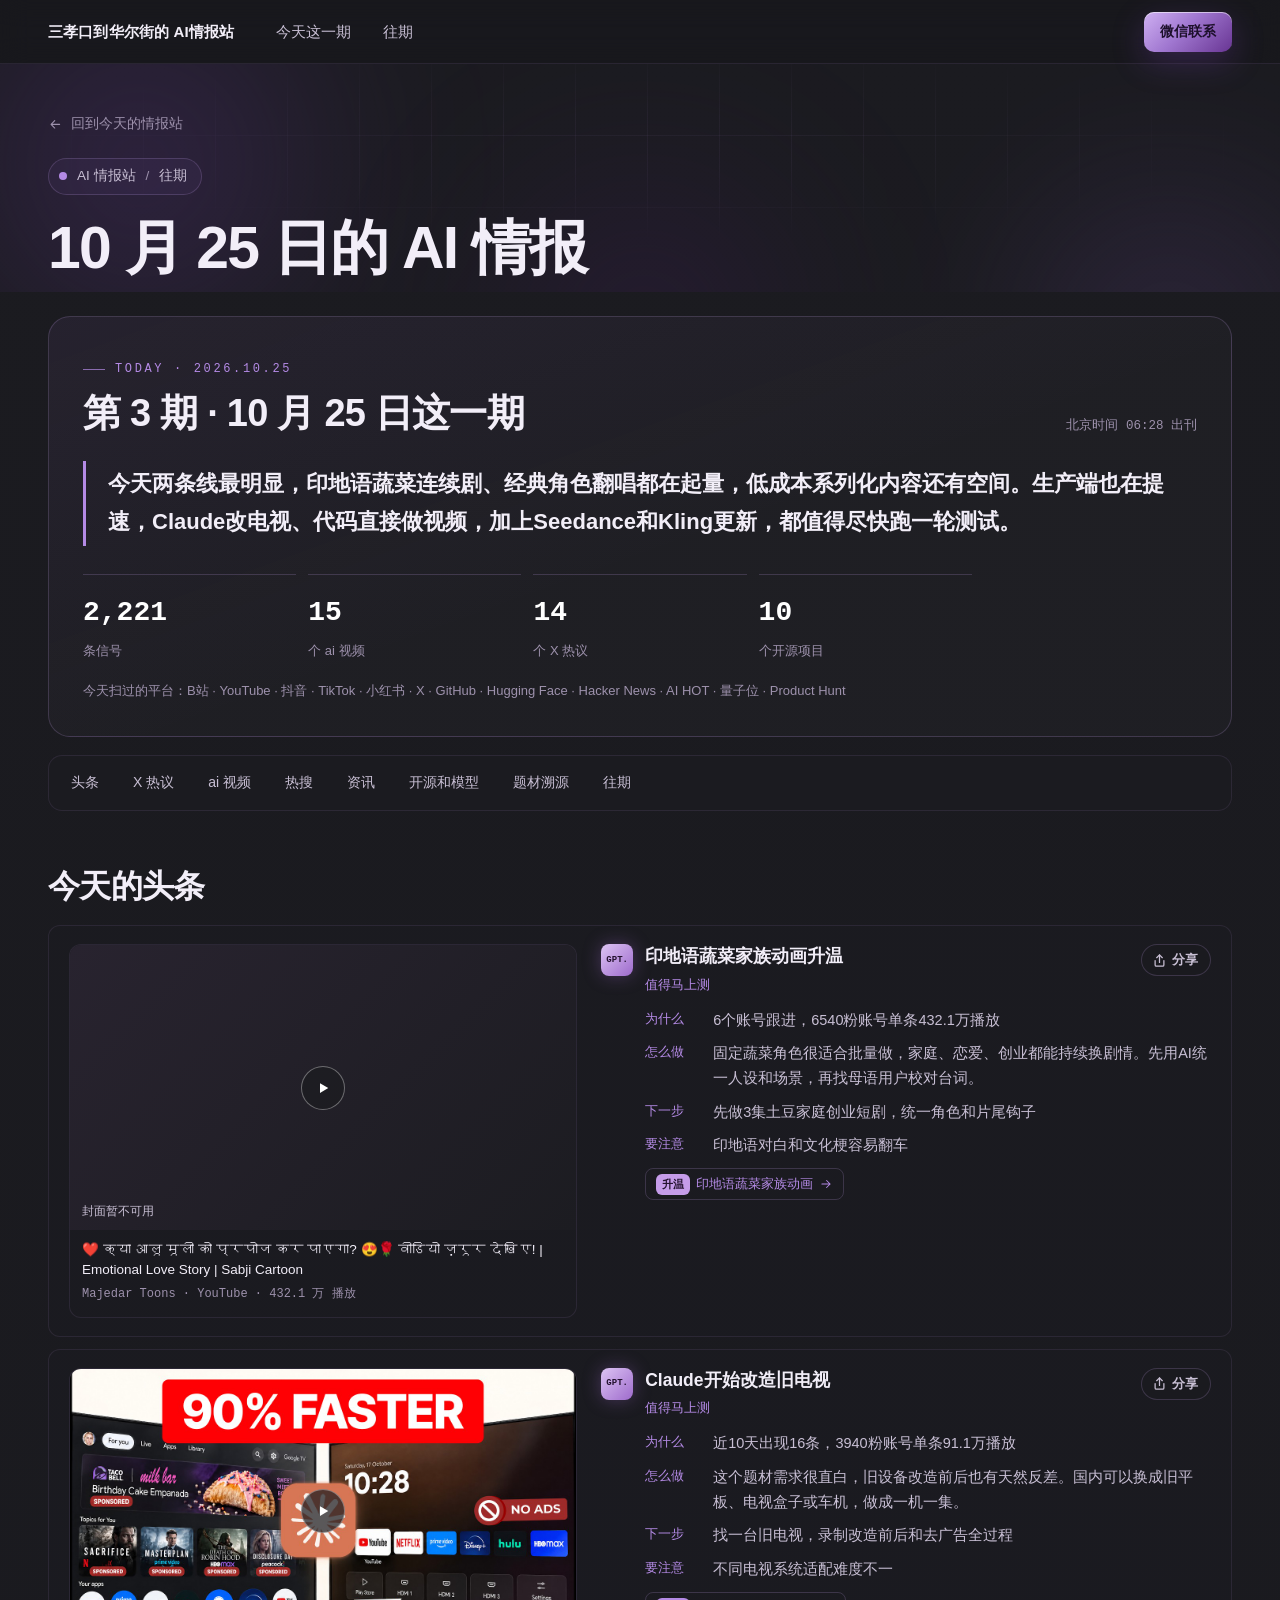
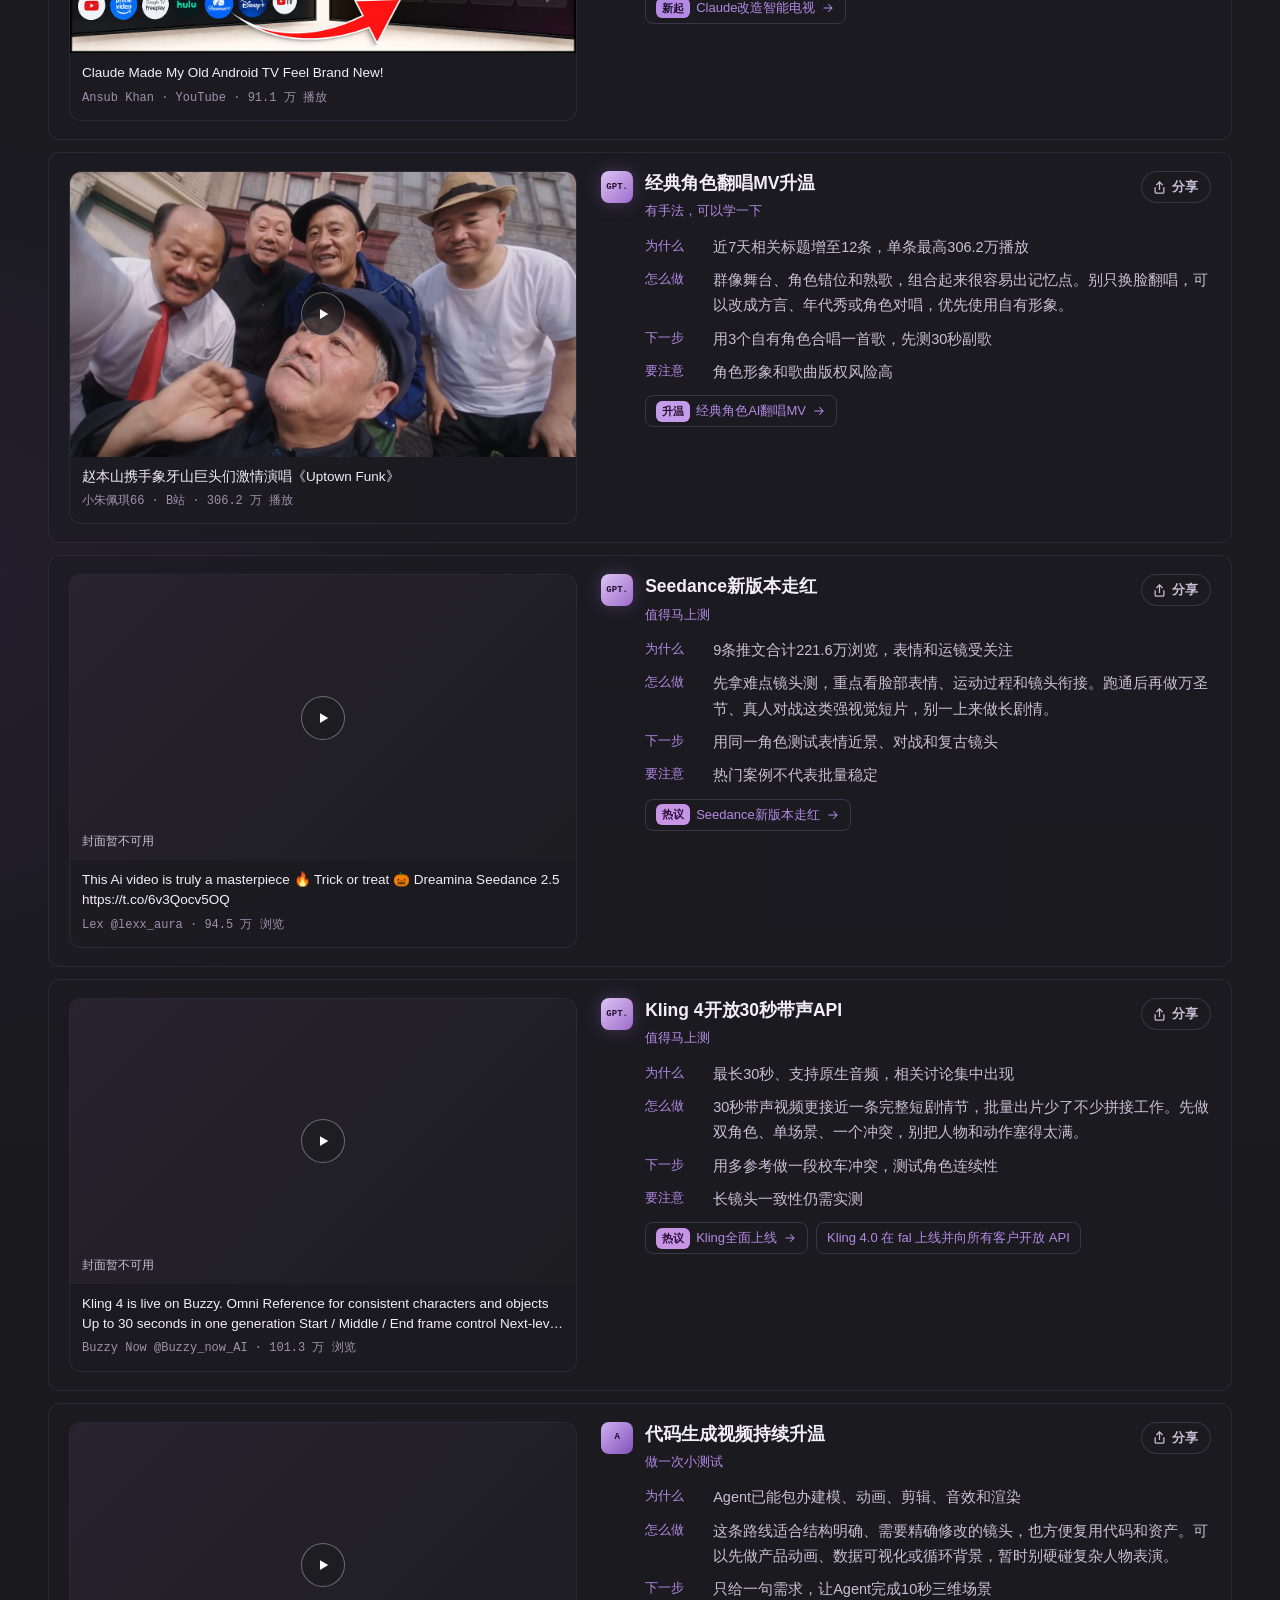
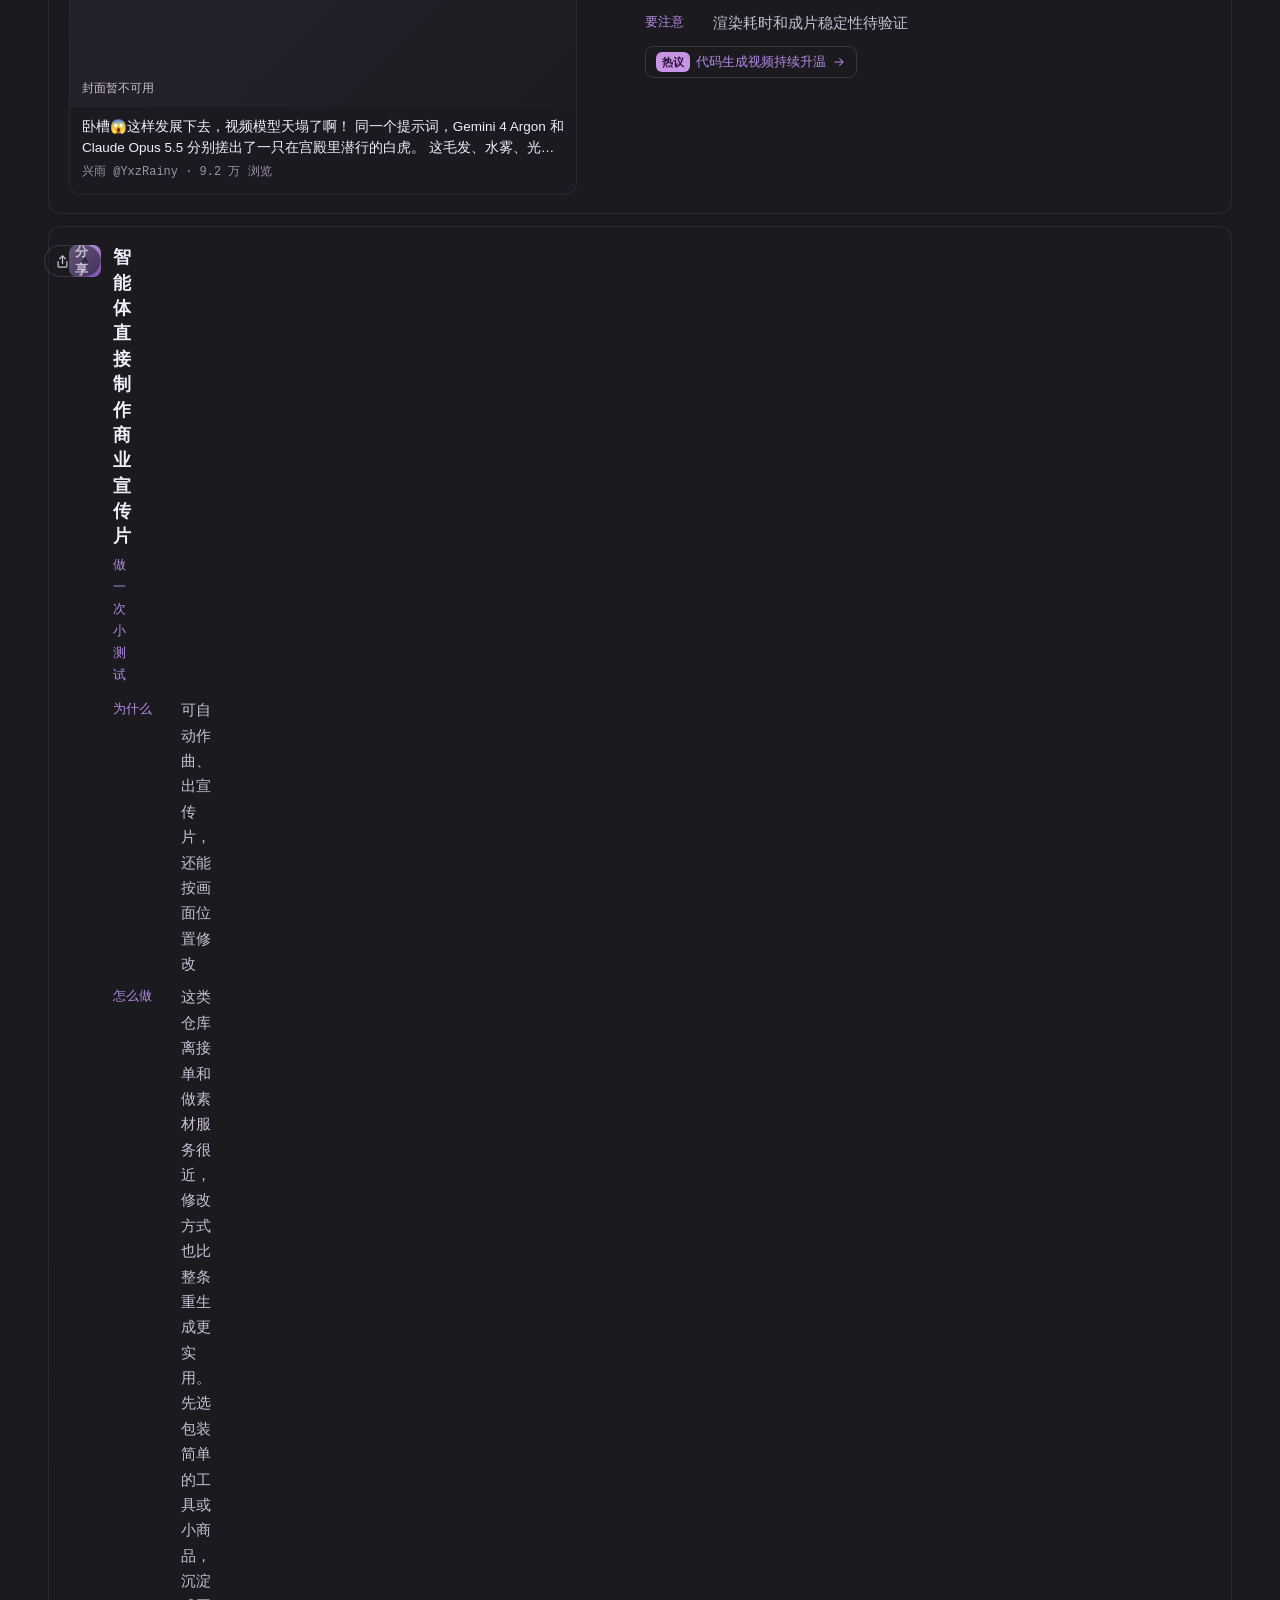
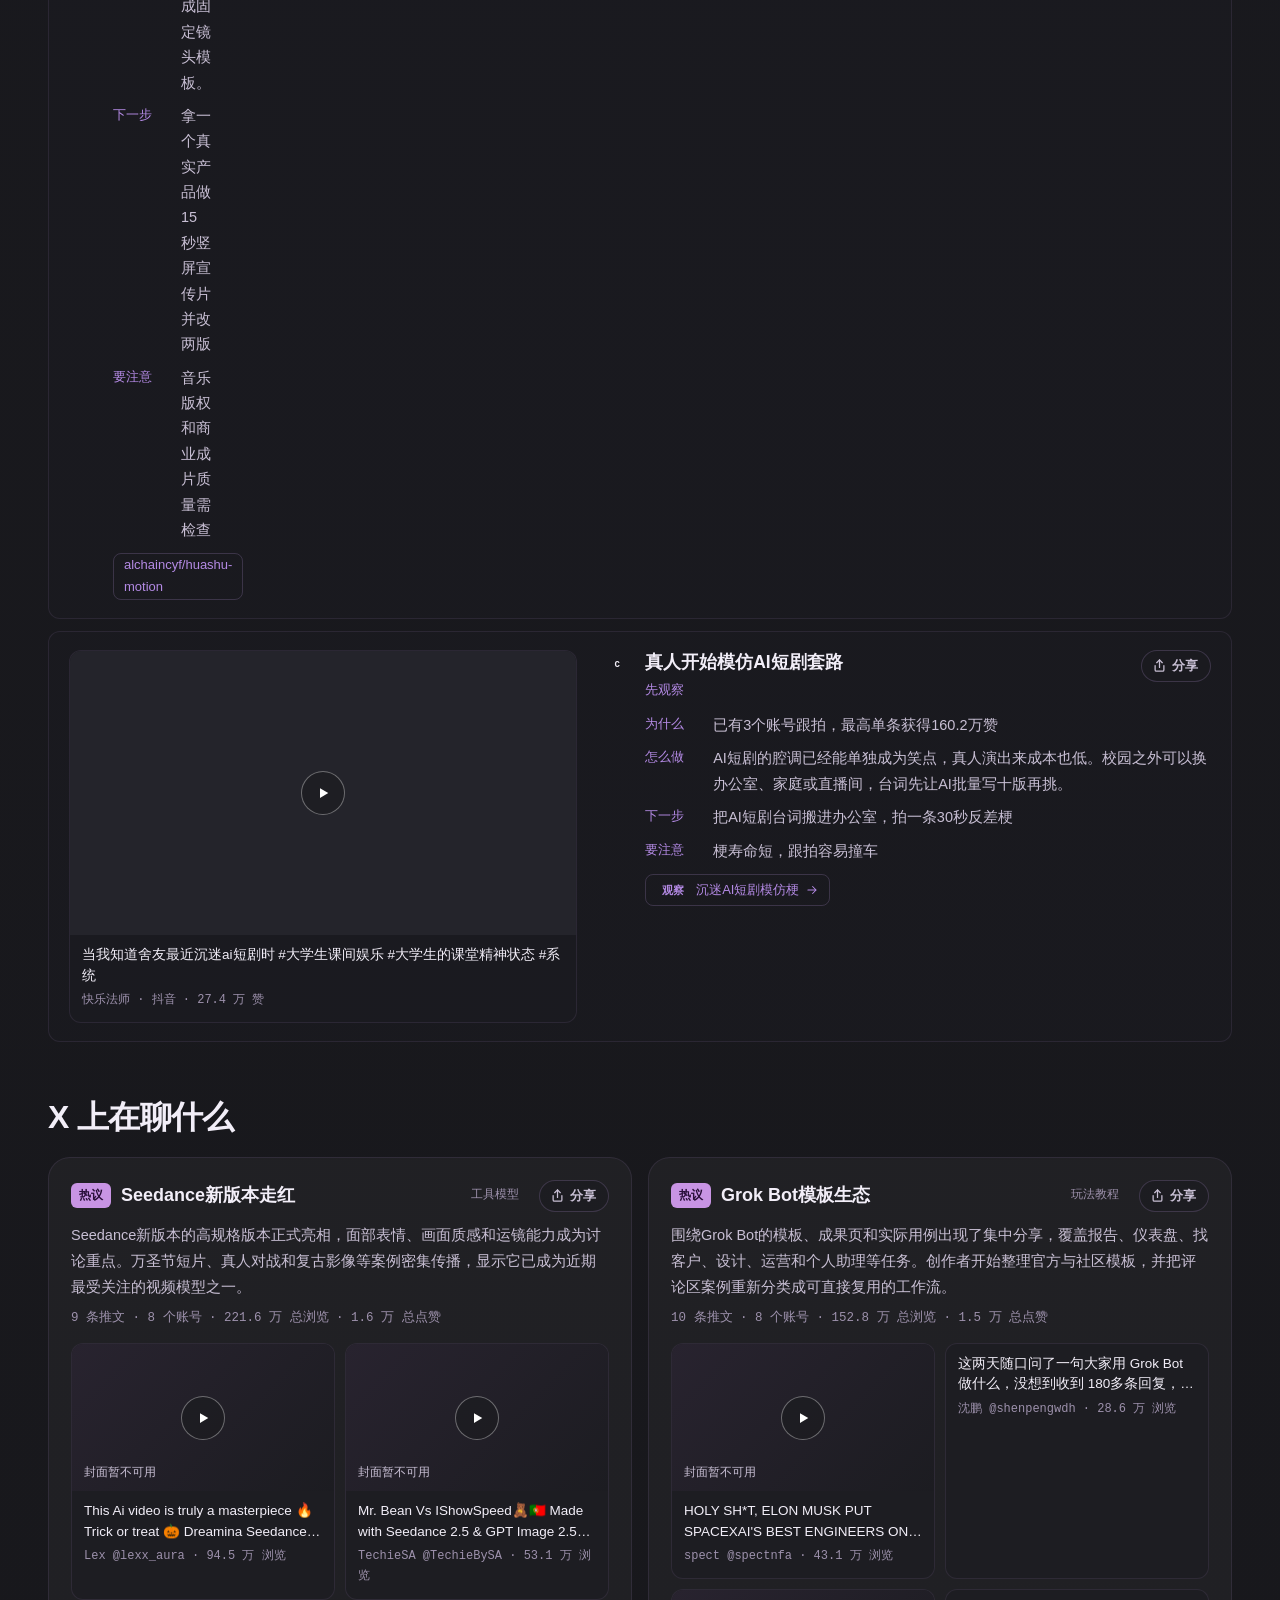
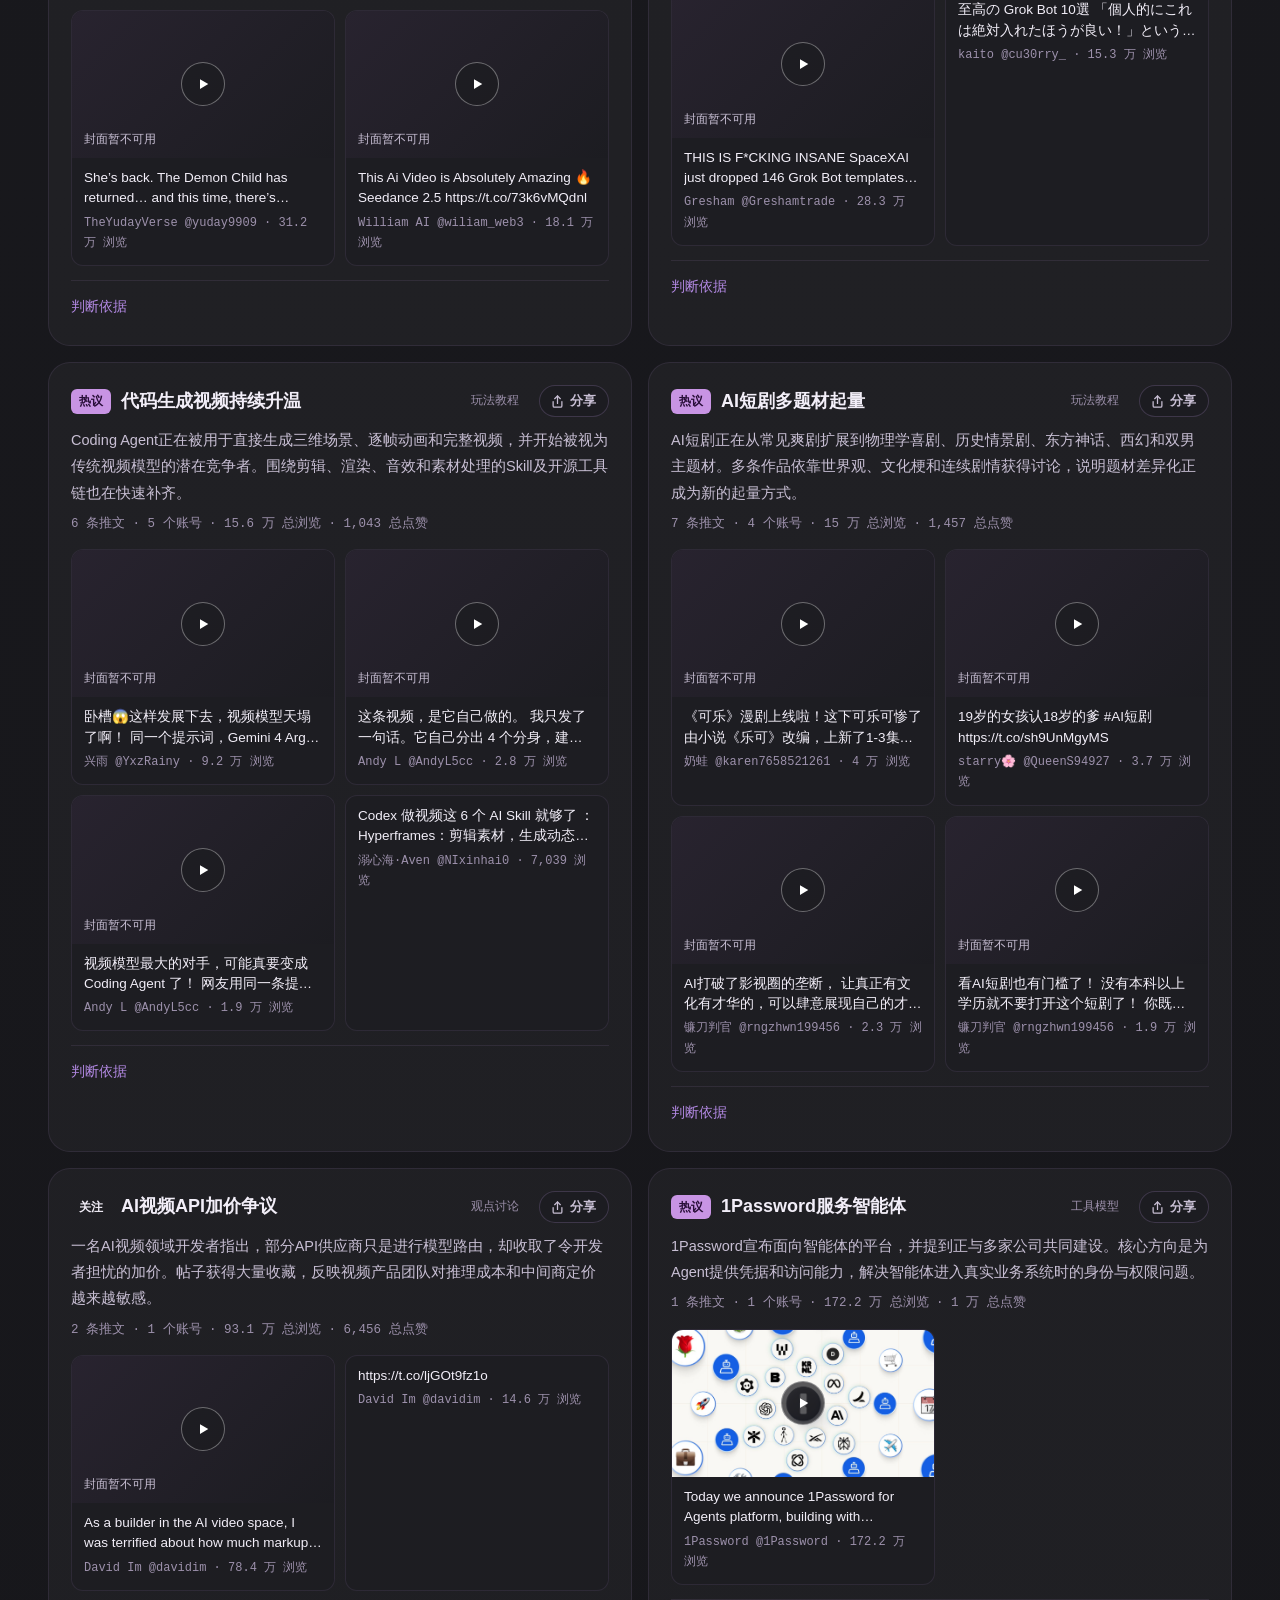
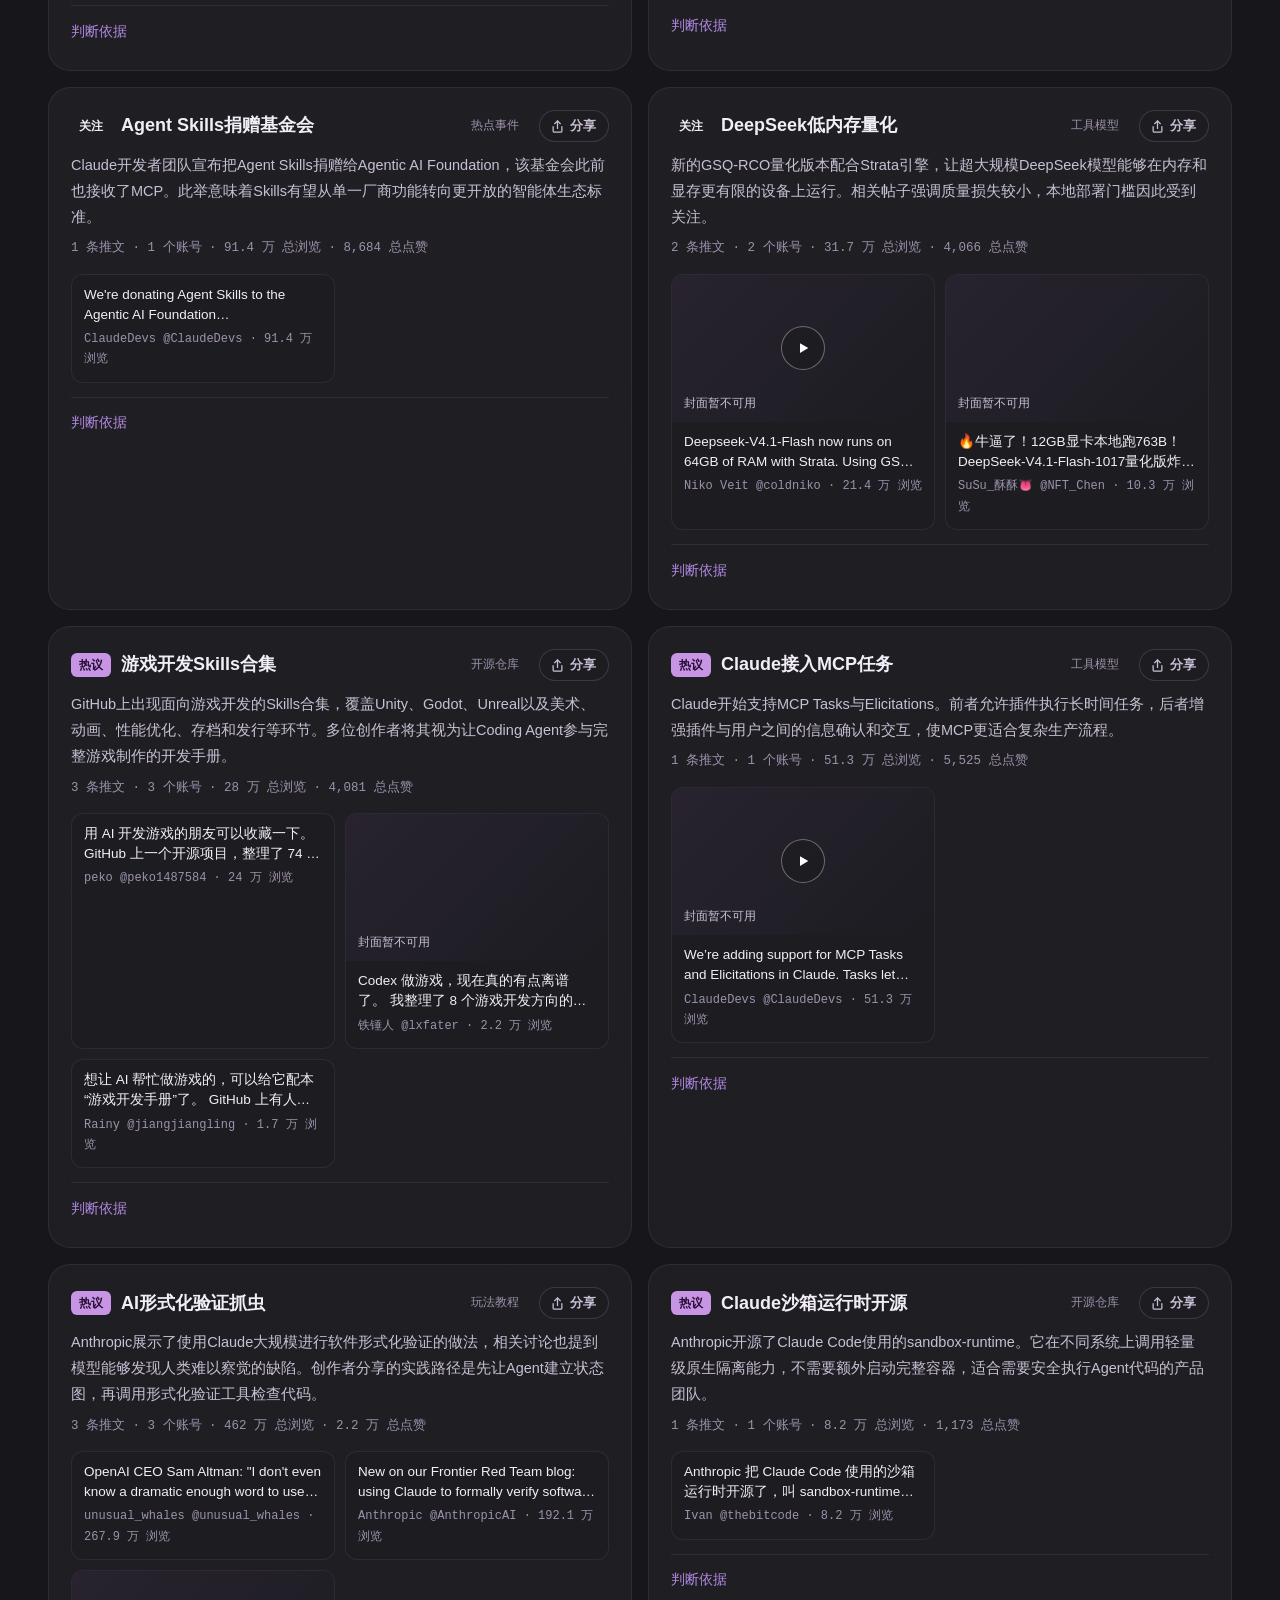
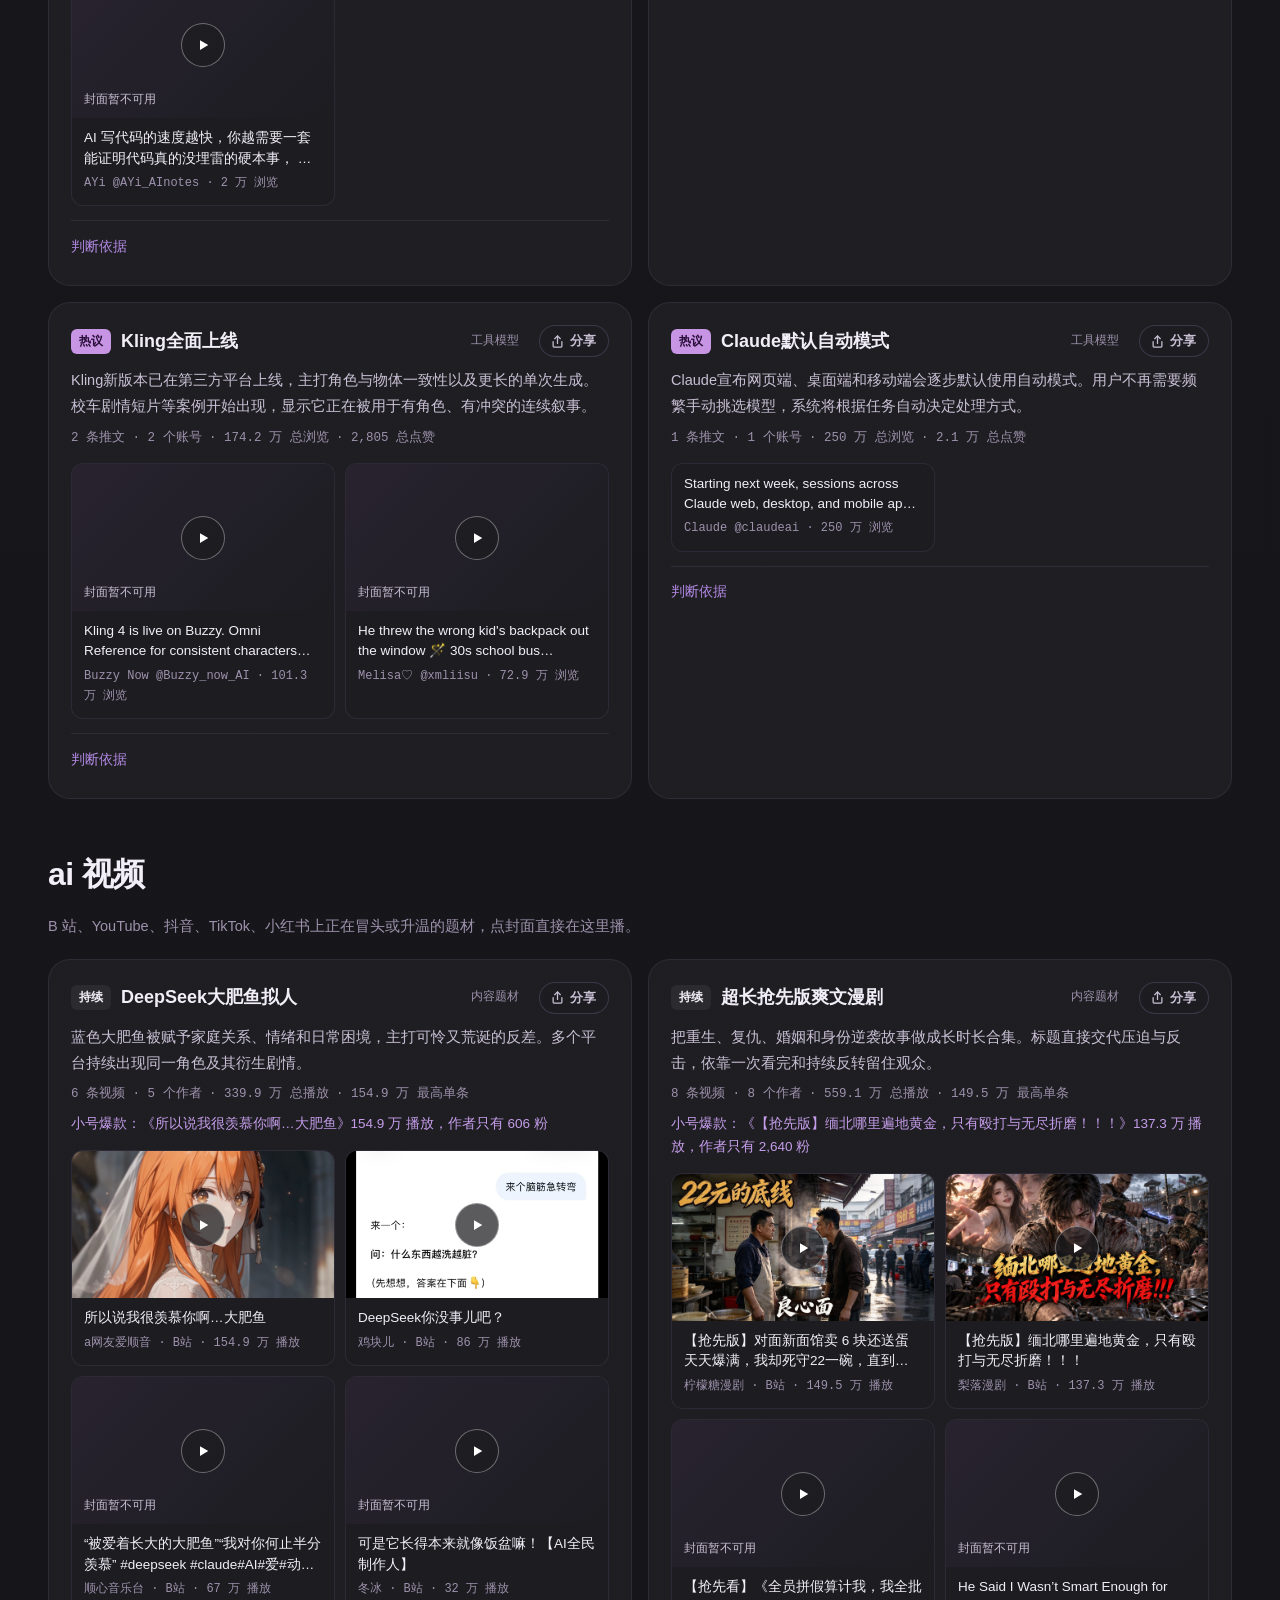
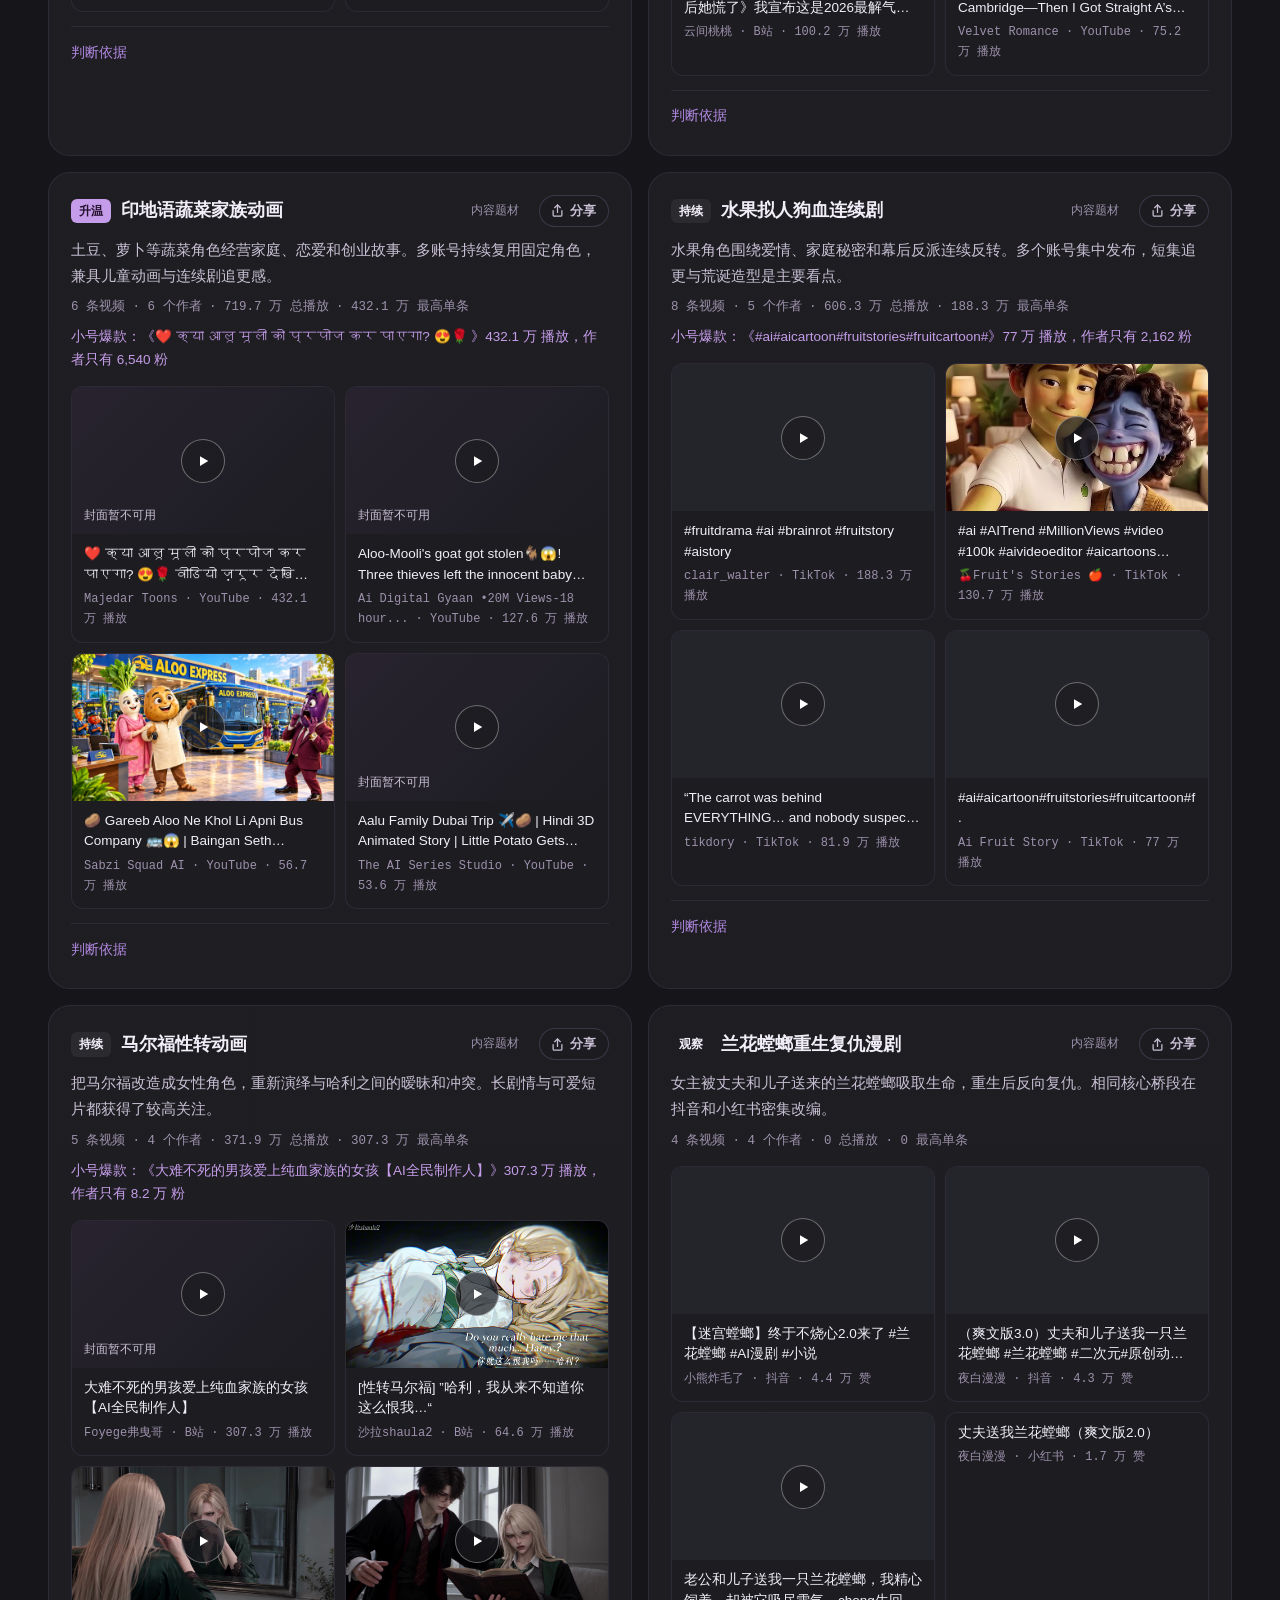
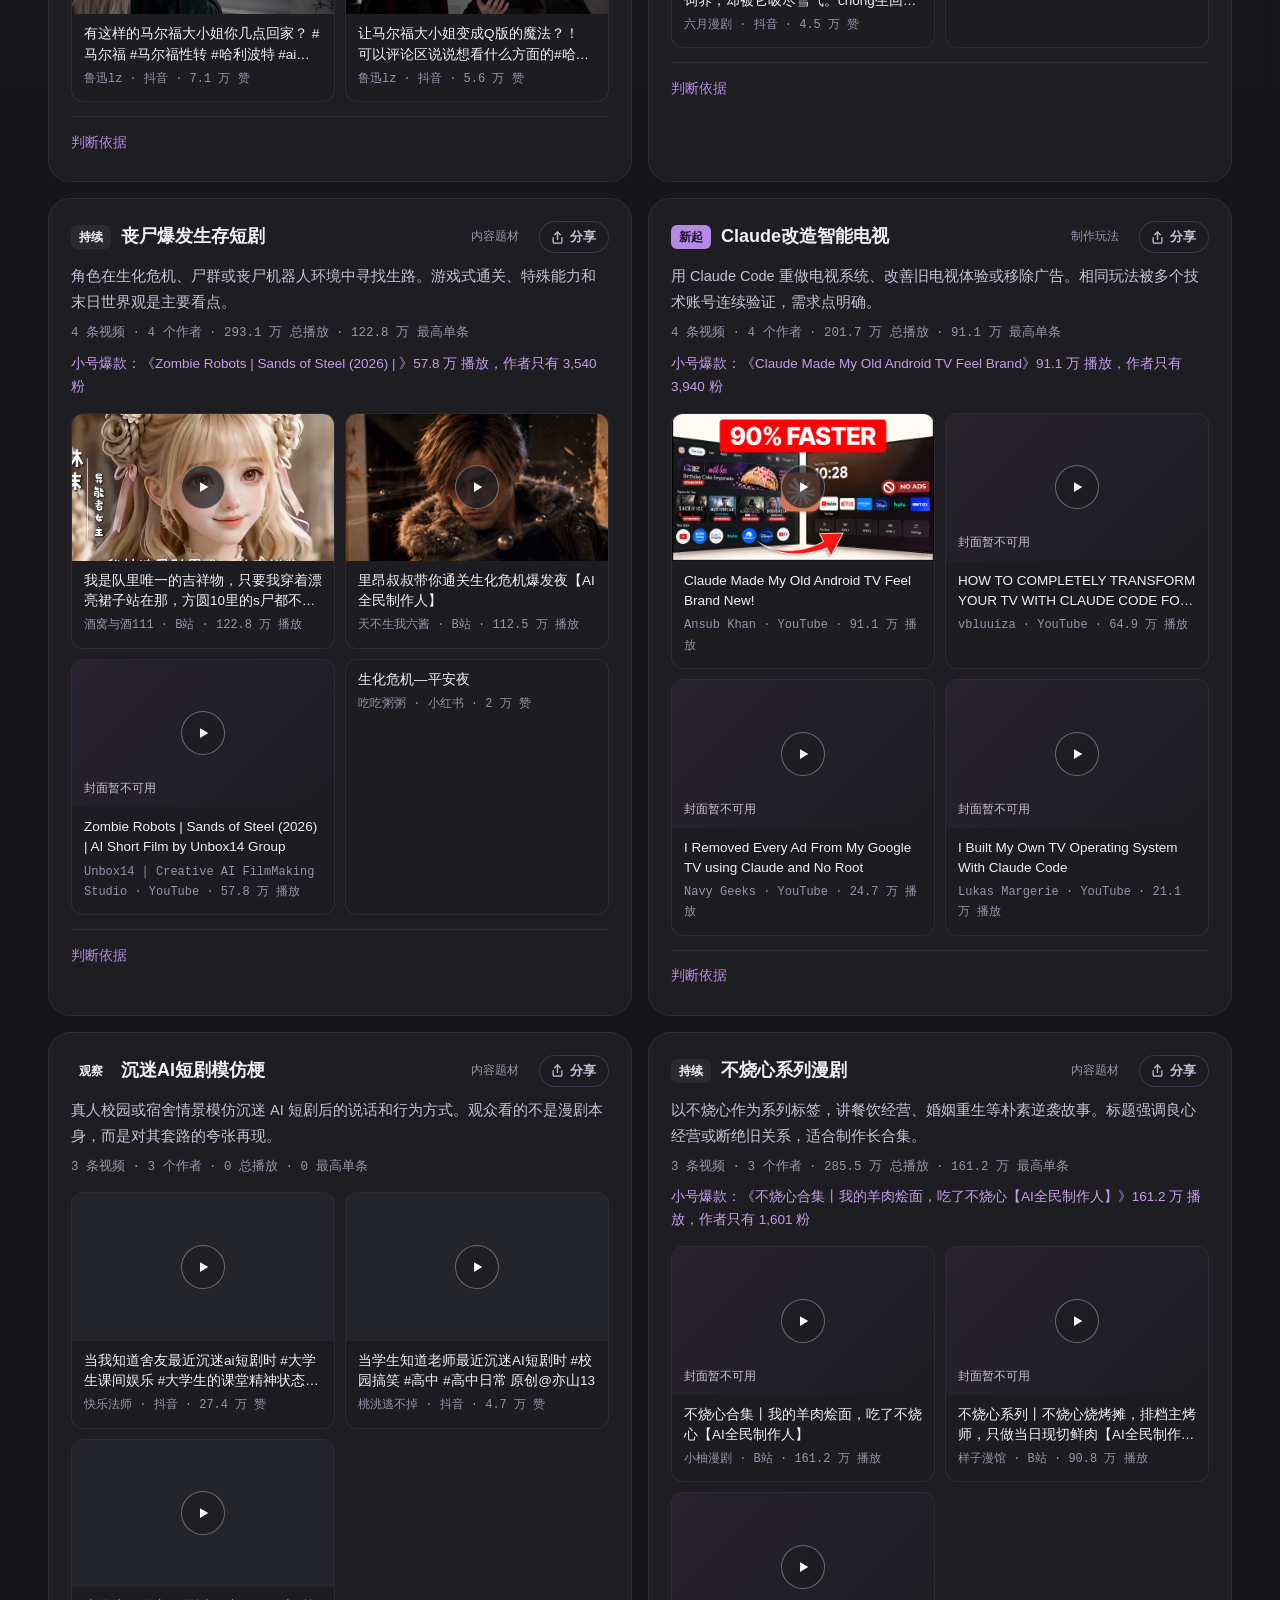
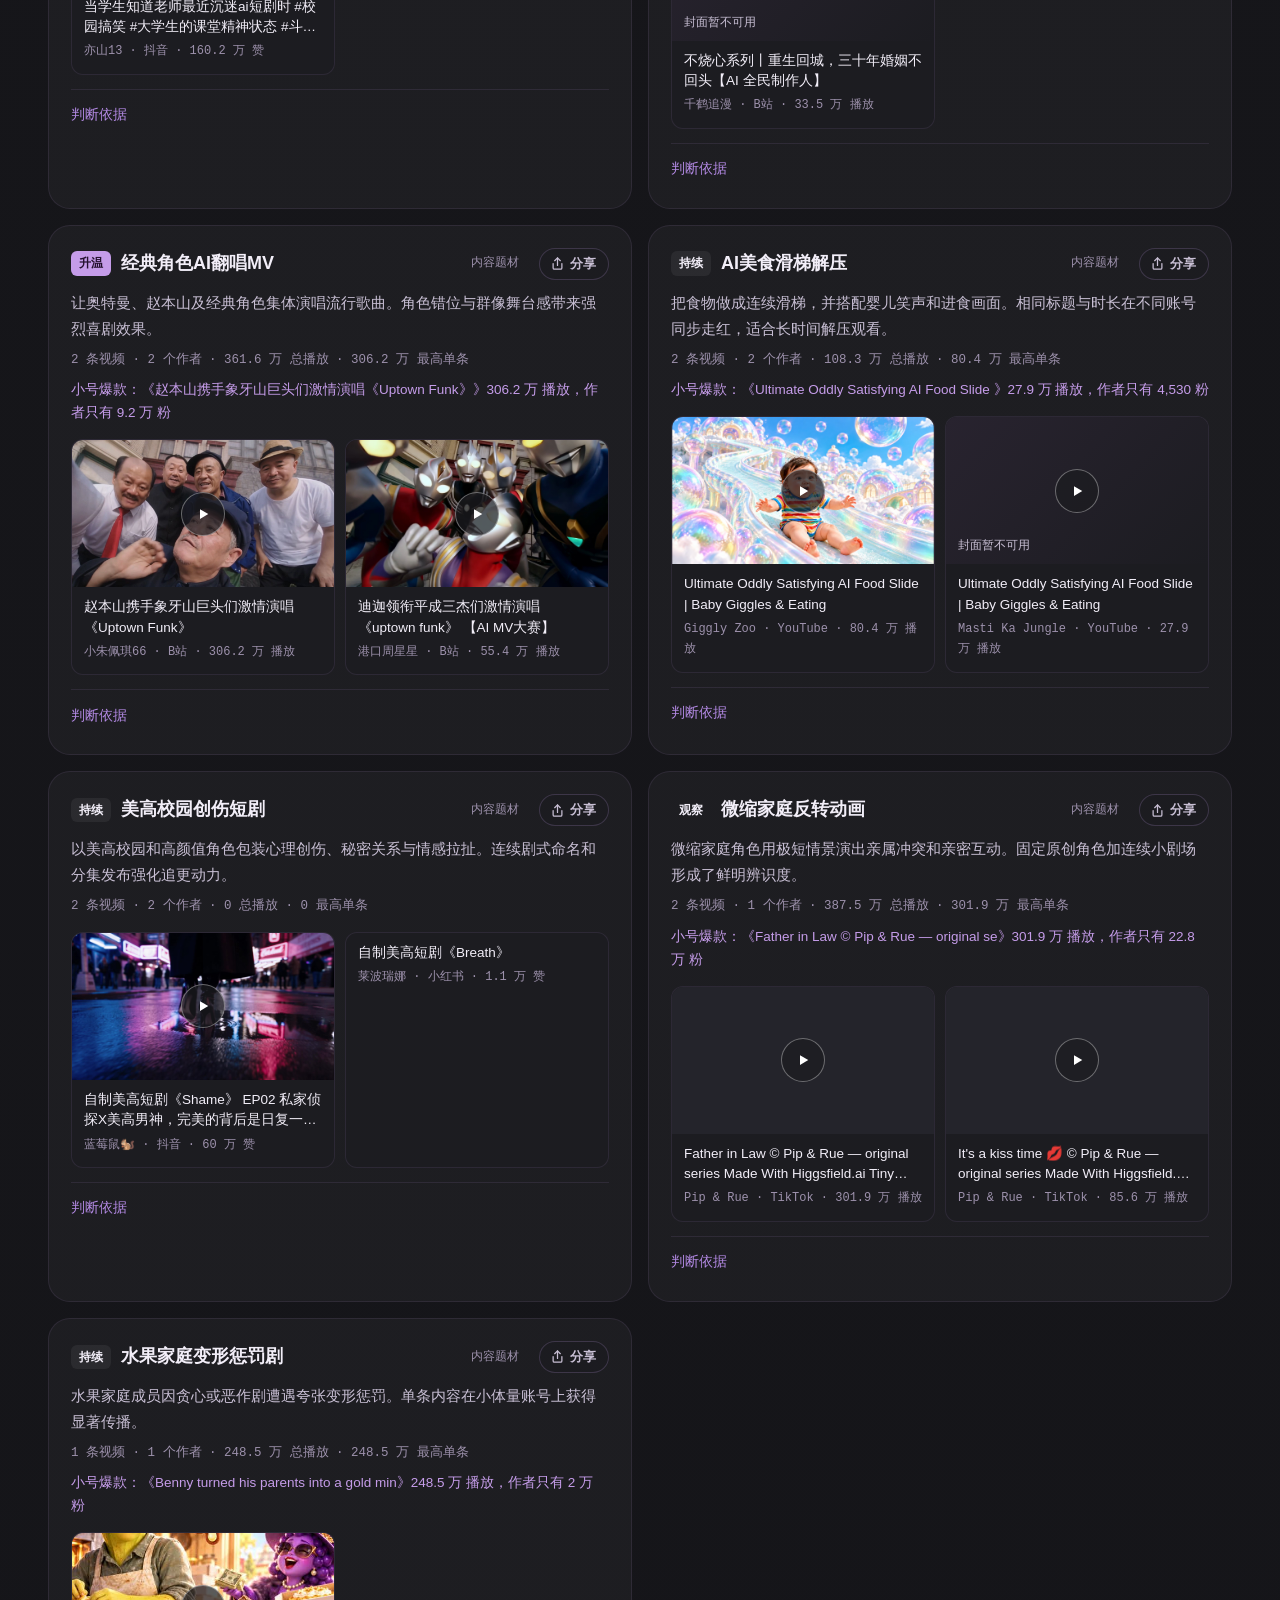
==== radar/index.html @ 4d6786a5 "feat: publish daily radar as purple static issues" ====
<!DOCTYPE html>

<html lang="zh-CN">
<head>
<meta charset="utf-8"/>
<meta content="width=device-width, initial-scale=1, viewport-fit=cover" name="viewport"/>
<title>10 月 25 日 AI 情报：印地语蔬菜家族动画升温、Claude开始改造旧电视 · 三孝口到华尔街的 AI情报站</title>
<meta content="今天两条线最明显，印地语蔬菜连续剧、经典角色翻唱都在起量，低成本系列化内容还有空间。生产端也在提速，Claude改电视、代码直接做视频，加上Seedance和Kling更新，都值得尽快跑一轮测试。" name="description"/>
<meta content="#17171b" name="theme-color"/>
<meta content="no-referrer" name="referrer"/>
<link href="/radar/2026-10-25/" rel="canonical"/>
<meta content="三孝口到华尔街的 AI情报站" property="og:site_name"/>
<meta content="10 月 25 日 AI 情报：印地语蔬菜家族动画升温、Claude开始改造旧电视 · 三孝口到华尔街的 AI情报站" property="og:title"/>
<meta content="今天两条线最明显，印地语蔬菜连续剧、经典角色翻唱都在起量，低成本系列化内容还有空间。生产端也在提速，Claude改电视、代码直接做视频，加上Seedance和Kling更新，都值得尽快跑一轮测试。" property="og:description"/>
<meta content="website" property="og:type"/>
<meta content="/radar/2026-10-25/" property="og:url"/>
<meta content="summary" name="twitter:card"/>
<link href="/assets/favicon.svg" rel="icon" type="image/svg+xml"/>
<link href="/assets/style.css" rel="stylesheet"/>
<script defer="" src="/assets/site.js"></script>
<link href="/assets/recovery.css" rel="stylesheet"/>
<script defer="" src="/assets/replica.js"></script>
</head>
<body>
<a class="skip" href="#main">跳到正文</a>
<header class="topbar">
<div class="wrap topbar-in">
<a aria-label="三孝口到华尔街的 AI情报站，回到首页" class="brand" href="/radar/"><svg aria-hidden="true" fill="none" focusable="false" height="64" viewbox="0 0 28 28" width="64" xmlns="http://www.w3.org/2000/svg">
<path d="M2.01316 14.5591C1.6828 7.50721 7.50361 1.68261 14.5512 2.01317C20.7178 2.29657 25.7046 7.28645 25.9878 13.4253C26.3024 20.4929 20.4974 26.3174 13.4341 25.9868C7.28329 25.7034 2.29653 20.7135 2.01316 14.5591ZM24.3364 14.685C24.7297 8.43596 19.569 3.27297 13.3237 3.66649C8.16406 3.99721 3.99496 8.1679 3.66453 13.3149C3.27124 19.564 8.43189 24.727 14.6772 24.3335C19.8368 24.0028 24.0058 19.8477 24.3364 14.685ZM14.4614 7.4116C14.7133 7.4116 14.9184 7.61678 14.9184 7.86864V10.2768H17.7983C18.3334 10.2768 18.8058 10.6229 18.9634 11.1264C19.1208 11.6931 18.9162 12.2283 18.5542 12.4487L14.9184 14.7632V16.7934H18.5073C18.8062 16.7936 19.0581 17.0453 19.0425 17.3442V17.8794C19.0425 18.1783 18.7906 18.4299 18.4917 18.4302H14.9028V20.3667C14.9028 20.6185 14.6976 20.8227 14.4458 20.8227H13.5483C13.2966 20.8226 13.0923 20.6184 13.0923 20.3667V18.4302H10.1958C9.66064 18.4301 9.18816 18.0686 9.03074 17.5649C8.88908 17.0613 9.12555 16.4789 9.51902 16.227L13.0766 13.9448V11.9458H9.51902C9.2042 11.9458 8.93699 11.6933 8.93699 11.3628V10.8589C8.93717 10.5285 9.20431 10.2768 9.51902 10.2768H13.1079V7.86864C13.1079 7.61694 13.3123 7.41185 13.5639 7.4116H14.4614ZM11.8803 16.7143C11.8489 16.7301 11.8644 16.7934 11.9116 16.7934H13.0923V15.9282L11.8803 16.7143ZM14.9184 12.7641L16.0825 12.0239C16.114 11.9924 16.0985 11.9292 16.0512 11.9292H14.9184V12.7641ZM18.0884 7.39598C18.3716 7.39598 18.5922 7.63237 18.5923 7.89989V8.60789C18.5923 8.89117 18.3559 9.1118 18.0884 9.1118H17.27C17.0025 9.11173 16.7661 8.89113 16.7661 8.60789V7.89989C16.7661 7.61669 17.0025 7.39605 17.27 7.39598H18.0884Z" fill="currentColor"></path>
</svg>
<span>三孝口到华尔街的 AI情报站</span></a>
<nav aria-label="主导航" class="topnav"><a href="/radar/#today">今天这一期</a><a href="/radar/#r-past">往期</a></nav>
<a class="btn btn-glow sm top-follow" href="#follow">微信联系</a>
<details class="pop mobile"><summary aria-label="打开菜单">菜单</summary><div class="pop-panel">
<a href="/radar/#today"><b>今天这一期</b><small>每天 6 点更新</small></a><a href="/radar/#r-past"><b>往期</b><small>每天一页</small></a><a href="#follow"><b>微信联系</b><small>扫码添加微信</small></a></div></details>
</div>
</header>
<main id="main">
<section class="p-hero slim"><div aria-hidden="true" class="hero-bg"><div class="gridlines"></div><div class="orb a"></div><div class="orb b"></div><div class="orb c"></div></div><div class="wrap">
<a class="back" href="/radar/"><svg aria-hidden="true" class="i" fill="none" focusable="false" stroke="currentColor" stroke-linecap="round" stroke-linejoin="round" stroke-width="1.8" viewbox="0 0 24 24"><path d="M19 12H5M11 6l-6 6 6 6"></path></svg>回到今天的情报站</a>
<p class="eyebrow"><span class="pulse"></span>AI 情报站<span class="sep">/</span>往期</p>
<h1>10 月 25 日的 AI 情报</h1></div></section>
<div id="today"></div>
<section class="section tight"><div class="wrap">
<div class="radar-today" data-glow="">
<div class="today-head"><div><p class="kicker">TODAY · 2026.10.25</p><h2>第 3 期 · 10 月 25 日这一期</h2></div>
<span class="stamp">北京时间 06:28 出刊</span></div>
<blockquote class="summary">今天两条线最明显，印地语蔬菜连续剧、经典角色翻唱都在起量，低成本系列化内容还有空间。生产端也在提速，Claude改电视、代码直接做视频，加上Seedance和Kling更新，都值得尽快跑一轮测试。</blockquote>
<div class="counts"><div><b>2,221</b><span>条信号</span></div><div><b>15</b><span>个 ai 视频</span></div><div><b>14</b><span>个 X 热议</span></div><div><b>10</b><span>个开源项目</span></div></div>
<p class="plats">今天扫过的平台：B站 · YouTube · 抖音 · TikTok · 小红书 · X · GitHub · Hugging Face · Hacker News · AI HOT · 量子位 · Product Hunt</p>
</div>
<nav aria-label="本期目录" class="rtabs"><a href="#r-head">头条</a><a href="#r-video">ai 视频</a><a href="#r-x">X 热议</a><a href="#r-hot">热搜</a><a href="#r-news">资讯</a><a href="#r-tools">开源和模型</a><a href="#r-deep">题材溯源</a><a href="#r-past">往期</a></nav>
<section class="rsec" id="r-head"><h2>今天的头条</h2><ol class="heads big"><li class="head has-media" data-glow="" id="h-1"><div class="h-media"><div class="sample"><button aria-label="播放：❤️ क्या आलू मूली को प्रपोज कर पाएगा? 😍🌹 वीडियो ज" class="s-media" data-play="https://www.youtube-nocookie.com/embed/h3778Ou2Cks?autoplay=1&amp;rel=0&amp;playsinline=1" type="button"><img alt="" decoding="async" loading="lazy" referrerpolicy="no-referrer" src="https://i.ytimg.com/vi/h3778Ou2Cks/hqdefault.jpg"/><span class="s-play"><svg aria-hidden="true" class="i" fill="none" focusable="false" stroke="currentColor" stroke-linecap="round" stroke-linejoin="round" stroke-width="1.8" viewbox="0 0 24 24"><path d="M8 5.5v13l11-6.5z" fill="currentColor" stroke="none"></path></svg></span></button><div class="s-body"><a class="s-title" href="https://www.youtube.com/watch?v=h3778Ou2Cks" rel="noopener noreferrer" target="_blank">❤️ क्या आलू मूली को प्रपोज कर पाएगा? 😍🌹 वीडियो ज़रूर देखिए! | Emotional Love Story | Sabji Cartoon</a><span class="s-meta">Majedar Toons · YouTube · 432.1 万 播放</span></div></div></div><div class="h-text"><span class="grade g-S">GPT.</span><div><h3>印地语蔬菜家族动画升温</h3><p class="verdict">值得马上测</p><dl class="h-rows"><div><dt>为什么</dt><dd>6个账号跟进，6540粉账号单条432.1万播放</dd></div><div><dt>怎么做</dt><dd>固定蔬菜角色很适合批量做，家庭、恋爱、创业都能持续换剧情。先用AI统一人设和场景，再找母语用户校对台词。</dd></div><div><dt>下一步</dt><dd>先做3集土豆家庭创业短剧，统一角色和片尾钩子</dd></div><div><dt>要注意</dt><dd>印地语对白和文化梗容易翻车</dd></div></dl><div class="h-links"><a href="/radar/2026-10-25/#t-3"><em class="lab t-up">升温</em>印地语蔬菜家族动画<svg aria-hidden="true" class="i" fill="none" focusable="false" stroke="currentColor" stroke-linecap="round" stroke-linejoin="round" stroke-width="1.8" viewbox="0 0 24 24"><path d="M5 12h14M13 6l6 6-6 6"></path></svg></a></div></div><button aria-haspopup="dialog" aria-label="生成分享卡片：印地语蔬菜家族动画升温" class="share-btn" data-share="h-1" type="button"><svg aria-hidden="true" class="i" fill="none" focusable="false" stroke="currentColor" stroke-linecap="round" stroke-linejoin="round" stroke-width="2" viewbox="0 0 24 24"><path d="M12 15V3"></path><path d="M7.5 7.5 12 3l4.5 4.5"></path><path d="M5 12v7a2 2 0 0 0 2 2h10a2 2 0 0 0 2-2v-7"></path></svg><span>分享</span></button></div></li><li class="head has-media" data-glow="" id="h-2"><div class="h-media"><div class="sample"><button aria-label="播放：Claude Made My Old Android TV Feel Brand New!" class="s-media" data-play="https://www.youtube-nocookie.com/embed/fP2SGGVsaB0?autoplay=1&amp;rel=0&amp;playsinline=1" type="button"><img alt="" decoding="async" loading="lazy" referrerpolicy="no-referrer" src="/assets/media/681745cb3bc8f7ba60b2.jpg"/><span class="s-play"><svg aria-hidden="true" class="i" fill="none" focusable="false" stroke="currentColor" stroke-linecap="round" stroke-linejoin="round" stroke-width="1.8" viewbox="0 0 24 24"><path d="M8 5.5v13l11-6.5z" fill="currentColor" stroke="none"></path></svg></span></button><div class="s-body"><a class="s-title" href="https://www.youtube.com/watch?v=fP2SGGVsaB0" rel="noopener noreferrer" target="_blank">Claude Made My Old Android TV Feel Brand New!</a><span class="s-meta">Ansub Khan · YouTube · 91.1 万 播放</span></div></div></div><div class="h-text"><span class="grade g-S">GPT.</span><div><h3>Claude开始改造旧电视</h3><p class="verdict">值得马上测</p><dl class="h-rows"><div><dt>为什么</dt><dd>近10天出现16条，3940粉账号单条91.1万播放</dd></div><div><dt>怎么做</dt><dd>这个题材需求很直白，旧设备改造前后也有天然反差。国内可以换成旧平板、电视盒子或车机，做成一机一集。</dd></div><div><dt>下一步</dt><dd>找一台旧电视，录制改造前后和去广告全过程</dd></div><div><dt>要注意</dt><dd>不同电视系统适配难度不一</dd></div></dl><div class="h-links"><a href="/radar/2026-10-25/#t-6"><em class="lab t-new">新起</em>Claude改造智能电视<svg aria-hidden="true" class="i" fill="none" focusable="false" stroke="currentColor" stroke-linecap="round" stroke-linejoin="round" stroke-width="1.8" viewbox="0 0 24 24"><path d="M5 12h14M13 6l6 6-6 6"></path></svg></a></div></div><button aria-haspopup="dialog" aria-label="生成分享卡片：Claude开始改造旧电视" class="share-btn" data-share="h-2" type="button"><svg aria-hidden="true" class="i" fill="none" focusable="false" stroke="currentColor" stroke-linecap="round" stroke-linejoin="round" stroke-width="2" viewbox="0 0 24 24"><path d="M12 15V3"></path><path d="M7.5 7.5 12 3l4.5 4.5"></path><path d="M5 12v7a2 2 0 0 0 2 2h10a2 2 0 0 0 2-2v-7"></path></svg><span>分享</span></button></div></li><li class="head has-media" data-glow="" id="h-3"><div class="h-media"><div class="sample"><button aria-label="播放：赵本山携手象牙山巨头们激情演唱《Uptown Funk》" class="s-media" data-play="https://player.bilibili.com/player.html?isOutside=true&amp;bvid=BV1T8J66CEEu&amp;autoplay=1&amp;danmaku=0&amp;high_quality=1" type="button"><img alt="" decoding="async" loading="lazy" referrerpolicy="no-referrer" src="/assets/media/a41c03e9cca2f4abe3a4.jpg"/><span class="s-play"><svg aria-hidden="true" class="i" fill="none" focusable="false" stroke="currentColor" stroke-linecap="round" stroke-linejoin="round" stroke-width="1.8" viewbox="0 0 24 24"><path d="M8 5.5v13l11-6.5z" fill="currentColor" stroke="none"></path></svg></span></button><div class="s-body"><a class="s-title" href="https://www.bilibili.com/video/BV1T8J66CEEu" rel="noopener noreferrer" target="_blank">赵本山携手象牙山巨头们激情演唱《Uptown Funk》</a><span class="s-meta">小朱佩琪66 · B站 · 306.2 万 播放</span></div></div></div><div class="h-text"><span class="grade g-S">GPT.</span><div><h3>经典角色翻唱MV升温</h3><p class="verdict">有手法，可以学一下</p><dl class="h-rows"><div><dt>为什么</dt><dd>近7天相关标题增至12条，单条最高306.2万播放</dd></div><div><dt>怎么做</dt><dd>群像舞台、角色错位和熟歌，组合起来很容易出记忆点。别只换脸翻唱，可以改成方言、年代秀或角色对唱，优先使用自有形象。</dd></div><div><dt>下一步</dt><dd>用3个自有角色合唱一首歌，先测30秒副歌</dd></div><div><dt>要注意</dt><dd>角色形象和歌曲版权风险高</dd></div></dl><div class="h-links"><a href="/radar/2026-10-25/#t-11"><em class="lab t-up">升温</em>经典角色AI翻唱MV<svg aria-hidden="true" class="i" fill="none" focusable="false" stroke="currentColor" stroke-linecap="round" stroke-linejoin="round" stroke-width="1.8" viewbox="0 0 24 24"><path d="M5 12h14M13 6l6 6-6 6"></path></svg></a></div></div><button aria-haspopup="dialog" aria-label="生成分享卡片：经典角色翻唱MV升温" class="share-btn" data-share="h-3" type="button"><svg aria-hidden="true" class="i" fill="none" focusable="false" stroke="currentColor" stroke-linecap="round" stroke-linejoin="round" stroke-width="2" viewbox="0 0 24 24"><path d="M12 15V3"></path><path d="M7.5 7.5 12 3l4.5 4.5"></path><path d="M5 12v7a2 2 0 0 0 2 2h10a2 2 0 0 0 2-2v-7"></path></svg><span>分享</span></button></div></li><li class="head has-media" data-glow="" id="h-4"><div class="h-media"><div class="sample"><button aria-label="播放：This Ai video is truly a masterpiece 🔥 Trick or " class="s-media" data-video="https://video.twimg.com/amplify_video/2113626326661836800/vid/avc1/1280x720/a6A5Fh2FKSQXPUwS.mp4?tag=29" type="button"><img alt="" decoding="async" loading="lazy" referrerpolicy="no-referrer" src="https://pbs.twimg.com/amplify_video_thumb/2113626326661836800/img/Rk6mzA_RPknpihcN.jpg"/><span class="s-play"><svg aria-hidden="true" class="i" fill="none" focusable="false" stroke="currentColor" stroke-linecap="round" stroke-linejoin="round" stroke-width="1.8" viewbox="0 0 24 24"><path d="M8 5.5v13l11-6.5z" fill="currentColor" stroke="none"></path></svg></span></button><div class="s-body"><a class="s-title" href="https://x.com/lexx_aura/status/2113626647802876372" rel="noopener noreferrer" target="_blank">This Ai video is truly a masterpiece 🔥 Trick or treat 🎃 Dreamina Seedance 2.5 https://t.co/6v3Qocv5OQ</a><span class="s-meta">Lex @lexx_aura · 94.5 万 浏览</span></div></div></div><div class="h-text"><span class="grade g-S">GPT.</span><div><h3>Seedance新版本走红</h3><p class="verdict">值得马上测</p><dl class="h-rows"><div><dt>为什么</dt><dd>9条推文合计221.6万浏览，表情和运镜受关注</dd></div><div><dt>怎么做</dt><dd>先拿难点镜头测，重点看脸部表情、运动过程和镜头衔接。跑通后再做万圣节、真人对战这类强视觉短片，别一上来做长剧情。</dd></div><div><dt>下一步</dt><dd>用同一角色测试表情近景、对战和复古镜头</dd></div><div><dt>要注意</dt><dd>热门案例不代表批量稳定</dd></div></dl><div class="h-links"><a href="/radar/2026-10-25/#t-75"><em class="lab t-hot">热议</em>Seedance新版本走红<svg aria-hidden="true" class="i" fill="none" focusable="false" stroke="currentColor" stroke-linecap="round" stroke-linejoin="round" stroke-width="1.8" viewbox="0 0 24 24"><path d="M5 12h14M13 6l6 6-6 6"></path></svg></a></div></div><button aria-haspopup="dialog" aria-label="生成分享卡片：Seedance新版本走红" class="share-btn" data-share="h-4" type="button"><svg aria-hidden="true" class="i" fill="none" focusable="false" stroke="currentColor" stroke-linecap="round" stroke-linejoin="round" stroke-width="2" viewbox="0 0 24 24"><path d="M12 15V3"></path><path d="M7.5 7.5 12 3l4.5 4.5"></path><path d="M5 12v7a2 2 0 0 0 2 2h10a2 2 0 0 0 2-2v-7"></path></svg><span>分享</span></button></div></li><li class="head has-media" data-glow="" id="h-5"><div class="h-media"><div class="sample"><button aria-label="播放：Kling 4 is live on Buzzy. Omni Reference for con" class="s-media" data-video="https://video.twimg.com/amplify_video/2113226615907835904/vid/avc1/1280x720/7mxQYuOemjLfkDg6.mp4?tag=29" type="button"><img alt="" decoding="async" loading="lazy" referrerpolicy="no-referrer" src="https://pbs.twimg.com/amplify_video_thumb/2113226615907835904/img/4VdIYZ5V6xE2-9QA.jpg"/><span class="s-play"><svg aria-hidden="true" class="i" fill="none" focusable="false" stroke="currentColor" stroke-linecap="round" stroke-linejoin="round" stroke-width="1.8" viewbox="0 0 24 24"><path d="M8 5.5v13l11-6.5z" fill="currentColor" stroke="none"></path></svg></span></button><div class="s-body"><a class="s-title" href="https://x.com/Buzzy_now_AI/status/2113269428309926358" rel="noopener noreferrer" target="_blank">Kling 4 is live on Buzzy. Omni Reference for consistent characters and objects Up to 30 seconds in one generation Start / Middle / End frame control Next-level cinematic motion Available now on Buzzy. https://t.co/NcMC</a><span class="s-meta">Buzzy Now @Buzzy_now_AI · 101.3 万 浏览</span></div></div></div><div class="h-text"><span class="grade g-S">GPT.</span><div><h3>Kling 4开放30秒带声API</h3><p class="verdict">值得马上测</p><dl class="h-rows"><div><dt>为什么</dt><dd>最长30秒、支持原生音频，相关讨论集中出现</dd></div><div><dt>怎么做</dt><dd>30秒带声视频更接近一条完整短剧情节，批量出片少了不少拼接工作。先做双角色、单场景、一个冲突，别把人物和动作塞得太满。</dd></div><div><dt>下一步</dt><dd>用多参考做一段校车冲突，测试角色连续性</dd></div><div><dt>要注意</dt><dd>长镜头一致性仍需实测</dd></div></dl><div class="h-links"><a href="/radar/2026-10-25/#t-17"><em class="lab t-hot">热议</em>Kling全面上线<svg aria-hidden="true" class="i" fill="none" focusable="false" stroke="currentColor" stroke-linecap="round" stroke-linejoin="round" stroke-width="1.8" viewbox="0 0 24 24"><path d="M5 12h14M13 6l6 6-6 6"></path></svg></a><a href="https://aihot.news/items/dy6rkvc23lfrolo4y5hjg7evh" rel="noopener noreferrer" target="_blank">Kling 4.0 在 fal 上线并向所有客户开放 API</a></div></div><button aria-haspopup="dialog" aria-label="生成分享卡片：Kling 4开放30秒带声API" class="share-btn" data-share="h-5" type="button"><svg aria-hidden="true" class="i" fill="none" focusable="false" stroke="currentColor" stroke-linecap="round" stroke-linejoin="round" stroke-width="2" viewbox="0 0 24 24"><path d="M12 15V3"></path><path d="M7.5 7.5 12 3l4.5 4.5"></path><path d="M5 12v7a2 2 0 0 0 2 2h10a2 2 0 0 0 2-2v-7"></path></svg><span>分享</span></button></div></li><li class="head has-media" data-glow="" id="h-6"><div class="h-media"><div class="sample"><button aria-label="播放：卧槽😱这样发展下去，视频模型天塌了啊！ 同一个提示词，Gemini 4 Argon 和 Clau" class="s-media" data-video="https://video.twimg.com/amplify_video/2112887268285272064/vid/avc1/720x1280/K4T11TBs_ayqN7Rk.mp4?tag=29" type="button"><img alt="" decoding="async" loading="lazy" referrerpolicy="no-referrer" src="https://pbs.twimg.com/amplify_video_thumb/2112887268285272064/img/3FFPsXZ6R-KAfbYi.jpg"/><span class="s-play"><svg aria-hidden="true" class="i" fill="none" focusable="false" stroke="currentColor" stroke-linecap="round" stroke-linejoin="round" stroke-width="1.8" viewbox="0 0 24 24"><path d="M8 5.5v13l11-6.5z" fill="currentColor" stroke="none"></path></svg></span></button><div class="s-body"><a class="s-title" href="https://x.com/YxzRainy/status/2113241361625616698" rel="noopener noreferrer" target="_blank">卧槽😱这样发展下去，视频模型天塌了啊！ 同一个提示词，Gemini 4 Argon 和 Claude Opus 5.5 分别搓出了一只在宫殿里潜行的白虎。 这毛发、水雾、光影，还有电影级的画面质感，不知道的还以为是 Veo/即梦生成的！？ 众所周知，Gemini 4 Argon 不是视频模型，Claude 也没有原生视频生成能力。 所以，这他🐎到底是怎么做到的？？？ 🤯 https://t.co/C5KJliYLZi</a><span class="s-meta">兴雨 @YxzRainy · 9.2 万 浏览</span></div></div></div><div class="h-text"><span class="grade g-A">A</span><div><h3>代码生成视频持续升温</h3><p class="verdict">做一次小测试</p><dl class="h-rows"><div><dt>为什么</dt><dd>Agent已能包办建模、动画、剪辑、音效和渲染</dd></div><div><dt>怎么做</dt><dd>这条路线适合结构明确、需要精确修改的镜头，也方便复用代码和资产。可以先做产品动画、数据可视化或循环背景，暂时别硬碰复杂人物表演。</dd></div><div><dt>下一步</dt><dd>只给一句需求，让Agent完成10秒三维场景</dd></div><div><dt>要注意</dt><dd>渲染耗时和成片稳定性待验证</dd></div></dl><div class="h-links"><a href="/radar/2026-10-25/#t-20"><em class="lab t-hot">热议</em>代码生成视频持续升温<svg aria-hidden="true" class="i" fill="none" focusable="false" stroke="currentColor" stroke-linecap="round" stroke-linejoin="round" stroke-width="1.8" viewbox="0 0 24 24"><path d="M5 12h14M13 6l6 6-6 6"></path></svg></a></div></div><button aria-haspopup="dialog" aria-label="生成分享卡片：代码生成视频持续升温" class="share-btn" data-share="h-6" type="button"><svg aria-hidden="true" class="i" fill="none" focusable="false" stroke="currentColor" stroke-linecap="round" stroke-linejoin="round" stroke-width="2" viewbox="0 0 24 24"><path d="M12 15V3"></path><path d="M7.5 7.5 12 3l4.5 4.5"></path><path d="M5 12v7a2 2 0 0 0 2 2h10a2 2 0 0 0 2-2v-7"></path></svg><span>分享</span></button></div></li><li class="head" data-glow="" id="h-7"><div class="h-text"><span class="grade g-A">A</span><div><h3>智能体直接制作商业宣传片</h3><p class="verdict">做一次小测试</p><dl class="h-rows"><div><dt>为什么</dt><dd>可自动作曲、出宣传片，还能按画面位置修改</dd></div><div><dt>怎么做</dt><dd>这类仓库离接单和做素材服务很近，修改方式也比整条重生成更实用。先选包装简单的工具或小商品，沉淀成固定镜头模板。</dd></div><div><dt>下一步</dt><dd>拿一个真实产品做15秒竖屏宣传片并改两版</dd></div><div><dt>要注意</dt><dd>音乐版权和商业成片质量需检查</dd></div></dl><div class="h-links"><a href="https://github.com/alchaincyf/huashu-motion" rel="noopener noreferrer" target="_blank">alchaincyf/huashu-motion</a></div></div><button aria-haspopup="dialog" aria-label="生成分享卡片：智能体直接制作商业宣传片" class="share-btn" data-share="h-7" type="button"><svg aria-hidden="true" class="i" fill="none" focusable="false" stroke="currentColor" stroke-linecap="round" stroke-linejoin="round" stroke-width="2" viewbox="0 0 24 24"><path d="M12 15V3"></path><path d="M7.5 7.5 12 3l4.5 4.5"></path><path d="M5 12v7a2 2 0 0 0 2 2h10a2 2 0 0 0 2-2v-7"></path></svg><span>分享</span></button></div></li><li class="head has-media" data-glow="" id="h-8"><div class="h-media"><div class="sample"><button aria-label="播放：当我知道舍友最近沉迷ai短剧时 #大学生课间娱乐 #大学生的课堂精神状态 #系统" class="s-media" data-play="https://open.douyin.com/player/video?vid=7699357930927165937&amp;autoplay=0" type="button"><span class="s-play"><svg aria-hidden="true" class="i" fill="none" focusable="false" stroke="currentColor" stroke-linecap="round" stroke-linejoin="round" stroke-width="1.8" viewbox="0 0 24 24"><path d="M8 5.5v13l11-6.5z" fill="currentColor" stroke="none"></path></svg></span></button><div class="s-body"><a class="s-title" href="https://www.douyin.com/video/7699357930927165937" rel="noopener noreferrer" target="_blank">当我知道舍友最近沉迷ai短剧时 #大学生课间娱乐 #大学生的课堂精神状态 #系统</a><span class="s-meta">快乐法师 · 抖音 · 27.4 万 赞</span></div></div></div><div class="h-text"><span class="grade g-C">C</span><div><h3>真人开始模仿AI短剧套路</h3><p class="verdict">先观察</p><dl class="h-rows"><div><dt>为什么</dt><dd>已有3个账号跟拍，最高单条获得160.2万赞</dd></div><div><dt>怎么做</dt><dd>AI短剧的腔调已经能单独成为笑点，真人演出来成本也低。校园之外可以换办公室、家庭或直播间，台词先让AI批量写十版再挑。</dd></div><div><dt>下一步</dt><dd>把AI短剧台词搬进办公室，拍一条30秒反差梗</dd></div><div><dt>要注意</dt><dd>梗寿命短，跟拍容易撞车</dd></div></dl><div class="h-links"><a href="/radar/2026-10-25/#t-68"><em class="lab t-watch">观察</em>沉迷AI短剧模仿梗<svg aria-hidden="true" class="i" fill="none" focusable="false" stroke="currentColor" stroke-linecap="round" stroke-linejoin="round" stroke-width="1.8" viewbox="0 0 24 24"><path d="M5 12h14M13 6l6 6-6 6"></path></svg></a></div></div><button aria-haspopup="dialog" aria-label="生成分享卡片：真人开始模仿AI短剧套路" class="share-btn" data-share="h-8" type="button"><svg aria-hidden="true" class="i" fill="none" focusable="false" stroke="currentColor" stroke-linecap="round" stroke-linejoin="round" stroke-width="2" viewbox="0 0 24 24"><path d="M12 15V3"></path><path d="M7.5 7.5 12 3l4.5 4.5"></path><path d="M5 12v7a2 2 0 0 0 2 2h10a2 2 0 0 0 2-2v-7"></path></svg><span>分享</span></button></div></li></ol></section><section class="rsec" id="r-video"><h2>ai 视频</h2><p class="rsec-desc">B 站、YouTube、抖音、TikTok、小红书上正在冒头或升温的题材，点封面直接在这里播。</p><div class="rtopics"><article class="rtopic" data-glow="" id="t-1"><header><em class="lab t-steady">持续</em><h3>DeepSeek大肥鱼拟人</h3><span class="kind-tag">内容题材</span><button aria-haspopup="dialog" aria-label="生成分享卡片：DeepSeek大肥鱼拟人" class="share-btn" data-share="t-1" type="button"><svg aria-hidden="true" class="i" fill="none" focusable="false" stroke="currentColor" stroke-linecap="round" stroke-linejoin="round" stroke-width="2" viewbox="0 0 24 24"><path d="M12 15V3"></path><path d="M7.5 7.5 12 3l4.5 4.5"></path><path d="M5 12v7a2 2 0 0 0 2 2h10a2 2 0 0 0 2-2v-7"></path></svg><span>分享</span></button></header><p class="t-sum">蓝色大肥鱼被赋予家庭关系、情绪和日常困境，主打可怜又荒诞的反差。多个平台持续出现同一角色及其衍生剧情。</p><p class="t-metrics">6 条视频 · 5 个作者 · 339.9 万 总播放 · 154.9 万 最高单条</p><p class="outlier">小号爆款：《所以说我很羡慕你啊…大肥鱼》154.9 万 播放，作者只有 606 粉</p><div class="samples"><div class="sample"><button aria-label="播放：所以说我很羡慕你啊…大肥鱼" class="s-media" data-play="https://player.bilibili.com/player.html?isOutside=true&amp;bvid=BV1bGJR6HErW&amp;autoplay=1&amp;danmaku=0&amp;high_quality=1" type="button"><img alt="" decoding="async" loading="lazy" referrerpolicy="no-referrer" src="/assets/media/732a9ef0ee8519751f66.jpg"/><span class="s-play"><svg aria-hidden="true" class="i" fill="none" focusable="false" stroke="currentColor" stroke-linecap="round" stroke-linejoin="round" stroke-width="1.8" viewbox="0 0 24 24"><path d="M8 5.5v13l11-6.5z" fill="currentColor" stroke="none"></path></svg></span></button><div class="s-body"><a class="s-title" href="https://www.bilibili.com/video/BV1bGJR6HErW" rel="noopener noreferrer" target="_blank">所以说我很羡慕你啊…大肥鱼</a><span class="s-meta">a网友爱顺音 · B站 · 154.9 万 播放</span></div></div><div class="sample"><button aria-label="播放：DeepSeek你没事儿吧？" class="s-media" data-play="https://player.bilibili.com/player.html?isOutside=true&amp;bvid=BV15snE6hE2C&amp;autoplay=1&amp;danmaku=0&amp;high_quality=1" type="button"><img alt="" decoding="async" loading="lazy" referrerpolicy="no-referrer" src="/assets/media/fc0acc75206abc0bb2bb.jpg"/><span class="s-play"><svg aria-hidden="true" class="i" fill="none" focusable="false" stroke="currentColor" stroke-linecap="round" stroke-linejoin="round" stroke-width="1.8" viewbox="0 0 24 24"><path d="M8 5.5v13l11-6.5z" fill="currentColor" stroke="none"></path></svg></span></button><div class="s-body"><a class="s-title" href="https://www.bilibili.com/video/BV15snE6hE2C" rel="noopener noreferrer" target="_blank">DeepSeek你没事儿吧？</a><span class="s-meta">鸡块儿 · B站 · 86 万 播放</span></div></div><div class="sample"><button aria-label="播放：“被爱着长大的大肥鱼”“我对你何止半分羡慕” #deepseek #claude#AI#爱#动漫" class="s-media" data-play="https://player.bilibili.com/player.html?isOutside=true&amp;bvid=BV1LJnT6KEXM&amp;autoplay=1&amp;danmaku=0&amp;high_quality=1" type="button"><img alt="" decoding="async" loading="lazy" referrerpolicy="no-referrer" src="https://i2.hdslb.com/bfs/archive/e45ad4562238a7d24b12d298408b34d66fbe0cfd.jpg"/><span class="s-play"><svg aria-hidden="true" class="i" fill="none" focusable="false" stroke="currentColor" stroke-linecap="round" stroke-linejoin="round" stroke-width="1.8" viewbox="0 0 24 24"><path d="M8 5.5v13l11-6.5z" fill="currentColor" stroke="none"></path></svg></span></button><div class="s-body"><a class="s-title" href="https://www.bilibili.com/video/BV1LJnT6KEXM" rel="noopener noreferrer" target="_blank">“被爱着长大的大肥鱼”“我对你何止半分羡慕” #deepseek #claude#AI#爱#动漫编年史</a><span class="s-meta">顺心音乐台 · B站 · 67 万 播放</span></div></div><div class="sample"><button aria-label="播放：可是它长得本来就像饭盆嘛！【AI全民制作人】" class="s-media" data-play="https://player.bilibili.com/player.html?isOutside=true&amp;bvid=BV1Tonb6JExo&amp;autoplay=1&amp;danmaku=0&amp;high_quality=1" type="button"><img alt="" decoding="async" loading="lazy" referrerpolicy="no-referrer" src="https://i1.hdslb.com/bfs/archive/f7b65e5b016638f1be1b769040613efb66a881ab.jpg"/><span class="s-play"><svg aria-hidden="true" class="i" fill="none" focusable="false" stroke="currentColor" stroke-linecap="round" stroke-linejoin="round" stroke-width="1.8" viewbox="0 0 24 24"><path d="M8 5.5v13l11-6.5z" fill="currentColor" stroke="none"></path></svg></span></button><div class="s-body"><a class="s-title" href="https://www.bilibili.com/video/BV1Tonb6JExo" rel="noopener noreferrer" target="_blank">可是它长得本来就像饭盆嘛！【AI全民制作人】</a><span class="s-meta">冬冰 · B站 · 32 万 播放</span></div></div></div><details class="basis"><summary>判断依据</summary><ul><li>B站搜「大肥鱼」：之前 53 天播放最高的 20 条里 9 条标题带这个词，近 7 天是 14 条，以前就一直有</li><li>5 个不同账号在做</li><li>有小号爆了：606 粉的号单条 154.9万 播放</li><li>雷达 2026-10-23 起就在记录</li></ul></details></article><article class="rtopic" data-glow="" id="t-5"><header><em class="lab t-steady">持续</em><h3>超长抢先版爽文漫剧</h3><span class="kind-tag">内容题材</span><button aria-haspopup="dialog" aria-label="生成分享卡片：超长抢先版爽文漫剧" class="share-btn" data-share="t-5" type="button"><svg aria-hidden="true" class="i" fill="none" focusable="false" stroke="currentColor" stroke-linecap="round" stroke-linejoin="round" stroke-width="2" viewbox="0 0 24 24"><path d="M12 15V3"></path><path d="M7.5 7.5 12 3l4.5 4.5"></path><path d="M5 12v7a2 2 0 0 0 2 2h10a2 2 0 0 0 2-2v-7"></path></svg><span>分享</span></button></header><p class="t-sum">把重生、复仇、婚姻和身份逆袭故事做成长时长合集。标题直接交代压迫与反击，依靠一次看完和持续反转留住观众。</p><p class="t-metrics">8 条视频 · 8 个作者 · 559.1 万 总播放 · 149.5 万 最高单条</p><p class="outlier">小号爆款：《【抢先版】缅北哪里遍地黄金，只有殴打与无尽折磨！！！》137.3 万 播放，作者只有 2,640 粉</p><div class="samples"><div class="sample"><button aria-label="播放：【抢先版】对面新面馆卖 6 块还送蛋天天爆满，我却死守22一碗，直到撞见后厨那袋冻肉" class="s-media" data-play="https://player.bilibili.com/player.html?isOutside=true&amp;bvid=BV19MnJ6cEi3&amp;autoplay=1&amp;danmaku=0&amp;high_quality=1" type="button"><img alt="" decoding="async" loading="lazy" referrerpolicy="no-referrer" src="/assets/media/5bd42604760ece87a90d.jpg"/><span class="s-play"><svg aria-hidden="true" class="i" fill="none" focusable="false" stroke="currentColor" stroke-linecap="round" stroke-linejoin="round" stroke-width="1.8" viewbox="0 0 24 24"><path d="M8 5.5v13l11-6.5z" fill="currentColor" stroke="none"></path></svg></span></button><div class="s-body"><a class="s-title" href="https://www.bilibili.com/video/BV19MnJ6cEi3" rel="noopener noreferrer" target="_blank">【抢先版】对面新面馆卖 6 块还送蛋天天爆满，我却死守22一碗，直到撞见后厨那袋冻肉</a><span class="s-meta">柠檬糖漫剧 · B站 · 149.5 万 播放</span></div></div><div class="sample"><button aria-label="播放：【抢先版】缅北哪里遍地黄金，只有殴打与无尽折磨！！！" class="s-media" data-play="https://player.bilibili.com/player.html?isOutside=true&amp;bvid=BV1xmn36aEeX&amp;autoplay=1&amp;danmaku=0&amp;high_quality=1" type="button"><img alt="" decoding="async" loading="lazy" referrerpolicy="no-referrer" src="/assets/media/82a06c2adf73cba569d5.jpg"/><span class="s-play"><svg aria-hidden="true" class="i" fill="none" focusable="false" stroke="currentColor" stroke-linecap="round" stroke-linejoin="round" stroke-width="1.8" viewbox="0 0 24 24"><path d="M8 5.5v13l11-6.5z" fill="currentColor" stroke="none"></path></svg></span></button><div class="s-body"><a class="s-title" href="https://www.bilibili.com/video/BV1xmn36aEeX" rel="noopener noreferrer" target="_blank">【抢先版】缅北哪里遍地黄金，只有殴打与无尽折磨！！！</a><span class="s-meta">梨落漫剧 · B站 · 137.3 万 播放</span></div></div><div class="sample"><button aria-label="播放：【抢先看】《全员拼假算计我，我全批后她慌了》我宣布这是2026最解气职场重生爽剧！上一世我被网暴" class="s-media" data-play="https://player.bilibili.com/player.html?isOutside=true&amp;bvid=BV1eEnA6JEMS&amp;autoplay=1&amp;danmaku=0&amp;high_quality=1" type="button"><img alt="" decoding="async" loading="lazy" referrerpolicy="no-referrer" src="https://i1.hdslb.com/bfs/archive/1814d0779cc14e5b8264e157a3c01e874acd595d.jpg"/><span class="s-play"><svg aria-hidden="true" class="i" fill="none" focusable="false" stroke="currentColor" stroke-linecap="round" stroke-linejoin="round" stroke-width="1.8" viewbox="0 0 24 24"><path d="M8 5.5v13l11-6.5z" fill="currentColor" stroke="none"></path></svg></span></button><div class="s-body"><a class="s-title" href="https://www.bilibili.com/video/BV1eEnA6JEMS" rel="noopener noreferrer" target="_blank">【抢先看】《全员拼假算计我，我全批后她慌了》我宣布这是2026最解气职场重生爽剧！上一世我被网暴抑郁离世，重生后批准十三天长假，等员工归来公司早已人去楼空！</a><span class="s-meta">云间桃桃 · B站 · 100.2 万 播放</span></div></div><div class="sample"><button aria-label="播放：He Said I Wasn’t Smart Enough for Cambridge—Then" class="s-media" data-play="https://www.youtube-nocookie.com/embed/I0B-Nbky3QE?autoplay=1&amp;rel=0&amp;playsinline=1" type="button"><img alt="" decoding="async" loading="lazy" referrerpolicy="no-referrer" src="https://i.ytimg.com/vi/I0B-Nbky3QE/hqdefault.jpg"/><span class="s-play"><svg aria-hidden="true" class="i" fill="none" focusable="false" stroke="currentColor" stroke-linecap="round" stroke-linejoin="round" stroke-width="1.8" viewbox="0 0 24 24"><path d="M8 5.5v13l11-6.5z" fill="currentColor" stroke="none"></path></svg></span></button><div class="s-body"><a class="s-title" href="https://www.youtube.com/watch?v=I0B-Nbky3QE" rel="noopener noreferrer" target="_blank">He Said I Wasn’t Smart Enough for Cambridge—Then I Got Straight A’s and Left Him Behind🔥 #drama</a><span class="s-meta">Velvet Romance · YouTube · 75.2 万 播放</span></div></div></div><details class="basis"><summary>判断依据</summary><ul><li>B站搜「抢先版」：之前 53 天播放最高的 20 条里 14 条标题带这个词，近 7 天是 13 条，以前就一直有</li><li>8 个不同账号在做</li><li>有小号爆了：2640 粉的号单条 137.3万 播放</li><li>雷达 2026-10-23 起就在记录</li></ul></details></article><article class="rtopic" data-glow="" id="t-3"><header><em class="lab t-up">升温</em><h3>印地语蔬菜家族动画</h3><span class="kind-tag">内容题材</span><button aria-haspopup="dialog" aria-label="生成分享卡片：印地语蔬菜家族动画" class="share-btn" data-share="t-3" type="button"><svg aria-hidden="true" class="i" fill="none" focusable="false" stroke="currentColor" stroke-linecap="round" stroke-linejoin="round" stroke-width="2" viewbox="0 0 24 24"><path d="M12 15V3"></path><path d="M7.5 7.5 12 3l4.5 4.5"></path><path d="M5 12v7a2 2 0 0 0 2 2h10a2 2 0 0 0 2-2v-7"></path></svg><span>分享</span></button></header><p class="t-sum">土豆、萝卜等蔬菜角色经营家庭、恋爱和创业故事。多账号持续复用固定角色，兼具儿童动画与连续剧追更感。</p><p class="t-metrics">6 条视频 · 6 个作者 · 719.7 万 总播放 · 432.1 万 最高单条</p><p class="outlier">小号爆款：《❤️ क्या आलू मूली को प्रपोज कर पाएगा? 😍🌹 》432.1 万 播放，作者只有 6,540 粉</p><div class="samples"><div class="sample"><button aria-label="播放：❤️ क्या आलू मूली को प्रपोज कर पाएगा? 😍🌹 वीडियो ज" class="s-media" data-play="https://www.youtube-nocookie.com/embed/h3778Ou2Cks?autoplay=1&amp;rel=0&amp;playsinline=1" type="button"><img alt="" decoding="async" loading="lazy" referrerpolicy="no-referrer" src="https://i.ytimg.com/vi/h3778Ou2Cks/hqdefault.jpg"/><span class="s-play"><svg aria-hidden="true" class="i" fill="none" focusable="false" stroke="currentColor" stroke-linecap="round" stroke-linejoin="round" stroke-width="1.8" viewbox="0 0 24 24"><path d="M8 5.5v13l11-6.5z" fill="currentColor" stroke="none"></path></svg></span></button><div class="s-body"><a class="s-title" href="https://www.youtube.com/watch?v=h3778Ou2Cks" rel="noopener noreferrer" target="_blank">❤️ क्या आलू मूली को प्रपोज कर पाएगा? 😍🌹 वीडियो ज़रूर देखिए! | Emotional Love Story | Sabji Cartoon</a><span class="s-meta">Majedar Toons · YouTube · 432.1 万 播放</span></div></div><div class="sample"><button aria-label="播放：Aloo-Mooli's goat got stolen🐐😱! Three thieves le" class="s-media" data-play="https://www.youtube-nocookie.com/embed/ZmerqHGiTXw?autoplay=1&amp;rel=0&amp;playsinline=1" type="button"><img alt="" decoding="async" loading="lazy" referrerpolicy="no-referrer" src="https://i.ytimg.com/vi/ZmerqHGiTXw/hqdefault.jpg"/><span class="s-play"><svg aria-hidden="true" class="i" fill="none" focusable="false" stroke="currentColor" stroke-linecap="round" stroke-linejoin="round" stroke-width="1.8" viewbox="0 0 24 24"><path d="M8 5.5v13l11-6.5z" fill="currentColor" stroke="none"></path></svg></span></button><div class="s-body"><a class="s-title" href="https://www.youtube.com/watch?v=ZmerqHGiTXw" rel="noopener noreferrer" target="_blank">Aloo-Mooli's goat got stolen🐐😱! Three thieves left the innocent baby behind | Hindi 3D Story</a><span class="s-meta">Ai Digital Gyaan •20M Views-18 hour... · YouTube · 127.6 万 播放</span></div></div><div class="sample"><button aria-label="播放：🥔 Gareeb Aloo Ne Khol Li Apni Bus Company 🚌😱 | B" class="s-media" data-play="https://www.youtube-nocookie.com/embed/K-YoPrfh7rI?autoplay=1&amp;rel=0&amp;playsinline=1" type="button"><img alt="" decoding="async" loading="lazy" referrerpolicy="no-referrer" src="/assets/media/ccef9167d1ddf1f926f0.jpg"/><span class="s-play"><svg aria-hidden="true" class="i" fill="none" focusable="false" stroke="currentColor" stroke-linecap="round" stroke-linejoin="round" stroke-width="1.8" viewbox="0 0 24 24"><path d="M8 5.5v13l11-6.5z" fill="currentColor" stroke="none"></path></svg></span></button><div class="s-body"><a class="s-title" href="https://www.youtube.com/watch?v=K-YoPrfh7rI" rel="noopener noreferrer" target="_blank">🥔 Gareeb Aloo Ne Khol Li Apni Bus Company 🚌😱 | Baingan Seth Hairaan Reh Gaya</a><span class="s-meta">Sabzi Squad AI · YouTube · 56.7 万 播放</span></div></div><div class="sample"><button aria-label="播放：Aalu Family Dubai Trip ✈️🥔 | Hindi 3D Animated S" class="s-media" data-play="https://www.youtube-nocookie.com/embed/npLiVFIsSG0?autoplay=1&amp;rel=0&amp;playsinline=1" type="button"><img alt="" decoding="async" loading="lazy" referrerpolicy="no-referrer" src="https://i.ytimg.com/vi/npLiVFIsSG0/hqdefault.jpg"/><span class="s-play"><svg aria-hidden="true" class="i" fill="none" focusable="false" stroke="currentColor" stroke-linecap="round" stroke-linejoin="round" stroke-width="1.8" viewbox="0 0 24 24"><path d="M8 5.5v13l11-6.5z" fill="currentColor" stroke="none"></path></svg></span></button><div class="s-body"><a class="s-title" href="https://www.youtube.com/watch?v=npLiVFIsSG0" rel="noopener noreferrer" target="_blank">Aalu Family Dubai Trip ✈️🥔 | Hindi 3D Animated Story | Little Potato Gets Lost!</a><span class="s-meta">The AI Series Studio · YouTube · 53.6 万 播放</span></div></div></div><details class="basis"><summary>判断依据</summary><ul><li>YouTube 搜「Aloo Mooli AI story」：今年的相关视频里 11 条标题对得上，其中 4 条是最近 10 天发的</li><li>6 个不同账号在做</li><li>有小号爆了：6540 粉的号单条 432.1万 播放</li><li>雷达 2026-10-23 起就在记录</li></ul></details></article><article class="rtopic" data-glow="" id="t-2"><header><em class="lab t-steady">持续</em><h3>水果拟人狗血连续剧</h3><span class="kind-tag">内容题材</span><button aria-haspopup="dialog" aria-label="生成分享卡片：水果拟人狗血连续剧" class="share-btn" data-share="t-2" type="button"><svg aria-hidden="true" class="i" fill="none" focusable="false" stroke="currentColor" stroke-linecap="round" stroke-linejoin="round" stroke-width="2" viewbox="0 0 24 24"><path d="M12 15V3"></path><path d="M7.5 7.5 12 3l4.5 4.5"></path><path d="M5 12v7a2 2 0 0 0 2 2h10a2 2 0 0 0 2-2v-7"></path></svg><span>分享</span></button></header><p class="t-sum">水果角色围绕爱情、家庭秘密和幕后反派连续反转。多个账号集中发布，短集追更与荒诞造型是主要看点。</p><p class="t-metrics">8 条视频 · 5 个作者 · 606.3 万 总播放 · 188.3 万 最高单条</p><p class="outlier">小号爆款：《#ai#aicartoon#fruitstories#fruitcartoon#》77 万 播放，作者只有 2,162 粉</p><div class="samples"><div class="sample"><button aria-label="播放：#fruitdrama #ai #brainrot #fruitstory #aistory" class="s-media" data-play="https://www.tiktok.com/player/v1/7698938892031905046?autoplay=1&amp;rel=0" type="button"><span class="s-play"><svg aria-hidden="true" class="i" fill="none" focusable="false" stroke="currentColor" stroke-linecap="round" stroke-linejoin="round" stroke-width="1.8" viewbox="0 0 24 24"><path d="M8 5.5v13l11-6.5z" fill="currentColor" stroke="none"></path></svg></span></button><div class="s-body"><a class="s-title" href="https://www.tiktok.com/@clair_walter/video/7698938892031905046" rel="noopener noreferrer" target="_blank">#fruitdrama #ai #brainrot #fruitstory #aistory</a><span class="s-meta">clair_walter · TikTok · 188.3 万 播放</span></div></div><div class="sample"><button aria-label="播放：#ai #AITrend #MillionViews #video #100k #aivideo" class="s-media" data-play="https://www.tiktok.com/player/v1/7699174181434428702?autoplay=1&amp;rel=0" type="button"><img alt="" decoding="async" loading="lazy" referrerpolicy="no-referrer" src="/assets/media/b89ae454f43a27f3662a.jpg"/><span class="s-play"><svg aria-hidden="true" class="i" fill="none" focusable="false" stroke="currentColor" stroke-linecap="round" stroke-linejoin="round" stroke-width="1.8" viewbox="0 0 24 24"><path d="M8 5.5v13l11-6.5z" fill="currentColor" stroke="none"></path></svg></span></button><div class="s-body"><a class="s-title" href="https://www.tiktok.com/@real_mindset35/video/7699174181434428702" rel="noopener noreferrer" target="_blank">#ai #AITrend #MillionViews #video #100k #aivideoeditor #aicartoons #aifruit #fyp #foryou #foryoupage #viral #trending #funny #comedy #funnyvideos #uktiktok #ukcomedy .</a><span class="s-meta">🍒Fruit's Stories 🍎 · TikTok · 130.7 万 播放</span></div></div><div class="sample"><button aria-label="播放：“The carrot was behind EVERYTHING… and nobody su" class="s-media" data-play="https://www.tiktok.com/player/v1/7699560562308468000?autoplay=1&amp;rel=0" type="button"><span class="s-play"><svg aria-hidden="true" class="i" fill="none" focusable="false" stroke="currentColor" stroke-linecap="round" stroke-linejoin="round" stroke-width="1.8" viewbox="0 0 24 24"><path d="M8 5.5v13l11-6.5z" fill="currentColor" stroke="none"></path></svg></span></button><div class="s-body"><a class="s-title" href="https://www.tiktok.com/@tikdory13/video/7699560562308468000" rel="noopener noreferrer" target="_blank">“The carrot was behind EVERYTHING… and nobody suspects him!” #fruitstory #fruity #aistory #ai</a><span class="s-meta">tikdory · TikTok · 81.9 万 播放</span></div></div><div class="sample"><button aria-label="播放：#ai#aicartoon#fruitstories#fruitcartoon#fruitani" class="s-media" data-play="https://www.tiktok.com/player/v1/7699569683254496542?autoplay=1&amp;rel=0" type="button"><span class="s-play"><svg aria-hidden="true" class="i" fill="none" focusable="false" stroke="currentColor" stroke-linecap="round" stroke-linejoin="round" stroke-width="1.8" viewbox="0 0 24 24"><path d="M8 5.5v13l11-6.5z" fill="currentColor" stroke="none"></path></svg></span></button><div class="s-body"><a class="s-title" href="https://www.tiktok.com/@ai.fruit.story07/video/7699569683254496542" rel="noopener noreferrer" target="_blank">#ai#aicartoon#fruitstories#fruitcartoon#fruitanimation .</a><span class="s-meta">Ai Fruit Story · TikTok · 77 万 播放</span></div></div></div><details class="basis"><summary>判断依据</summary><ul><li>YouTube 搜「AI fruit story」：今年的相关视频里 14 条标题对得上，其中 1 条是最近 10 天发的，最早的是 210 天前</li><li>5 个不同账号在做</li><li>有小号爆了：2162 粉的号单条 77.0万 播放</li><li>雷达 2026-10-23 起就在记录</li></ul></details></article><article class="rtopic" data-glow="" id="t-9"><header><em class="lab t-steady">持续</em><h3>马尔福性转动画</h3><span class="kind-tag">内容题材</span><button aria-haspopup="dialog" aria-label="生成分享卡片：马尔福性转动画" class="share-btn" data-share="t-9" type="button"><svg aria-hidden="true" class="i" fill="none" focusable="false" stroke="currentColor" stroke-linecap="round" stroke-linejoin="round" stroke-width="2" viewbox="0 0 24 24"><path d="M12 15V3"></path><path d="M7.5 7.5 12 3l4.5 4.5"></path><path d="M5 12v7a2 2 0 0 0 2 2h10a2 2 0 0 0 2-2v-7"></path></svg><span>分享</span></button></header><p class="t-sum">把马尔福改造成女性角色，重新演绎与哈利之间的暧昧和冲突。长剧情与可爱短片都获得了较高关注。</p><p class="t-metrics">5 条视频 · 4 个作者 · 371.9 万 总播放 · 307.3 万 最高单条</p><p class="outlier">小号爆款：《大难不死的男孩爱上纯血家族的女孩【AI全民制作人】》307.3 万 播放，作者只有 8.2 万 粉</p><div class="samples"><div class="sample"><button aria-label="播放：大难不死的男孩爱上纯血家族的女孩【AI全民制作人】" class="s-media" data-play="https://player.bilibili.com/player.html?isOutside=true&amp;bvid=BV1bKnw6zEsV&amp;autoplay=1&amp;danmaku=0&amp;high_quality=1" type="button"><img alt="" decoding="async" loading="lazy" referrerpolicy="no-referrer" src="https://i1.hdslb.com/bfs/archive/9da3d2d1247f17a3f763397fc564d2c01061a4db.jpg"/><span class="s-play"><svg aria-hidden="true" class="i" fill="none" focusable="false" stroke="currentColor" stroke-linecap="round" stroke-linejoin="round" stroke-width="1.8" viewbox="0 0 24 24"><path d="M8 5.5v13l11-6.5z" fill="currentColor" stroke="none"></path></svg></span></button><div class="s-body"><a class="s-title" href="https://www.bilibili.com/video/BV1bKnw6zEsV" rel="noopener noreferrer" target="_blank">大难不死的男孩爱上纯血家族的女孩【AI全民制作人】</a><span class="s-meta">Foyege弗曳哥 · B站 · 307.3 万 播放</span></div></div><div class="sample"><button aria-label="播放：[性转马尔福] ”哈利，我从来不知道你这么恨我…“" class="s-media" data-play="https://player.bilibili.com/player.html?isOutside=true&amp;bvid=BV1KVnP6CEpW&amp;autoplay=1&amp;danmaku=0&amp;high_quality=1" type="button"><img alt="" decoding="async" loading="lazy" referrerpolicy="no-referrer" src="/assets/media/51110c0d1c8615099a4a.jpg"/><span class="s-play"><svg aria-hidden="true" class="i" fill="none" focusable="false" stroke="currentColor" stroke-linecap="round" stroke-linejoin="round" stroke-width="1.8" viewbox="0 0 24 24"><path d="M8 5.5v13l11-6.5z" fill="currentColor" stroke="none"></path></svg></span></button><div class="s-body"><a class="s-title" href="https://www.bilibili.com/video/BV1KVnP6CEpW" rel="noopener noreferrer" target="_blank">[性转马尔福] ”哈利，我从来不知道你这么恨我…“</a><span class="s-meta">沙拉shaula2 · B站 · 64.6 万 播放</span></div></div><div class="sample"><button aria-label="播放：有这样的马尔福大小姐你几点回家？ #马尔福 #马尔福性转 #哈利波特 #ai动画" class="s-media" data-play="https://open.douyin.com/player/video?vid=7697804950436351282&amp;autoplay=0" type="button"><img alt="" decoding="async" loading="lazy" referrerpolicy="no-referrer" src="/assets/media/f1ffc174aeb5ab4cc998.jpg"/><span class="s-play"><svg aria-hidden="true" class="i" fill="none" focusable="false" stroke="currentColor" stroke-linecap="round" stroke-linejoin="round" stroke-width="1.8" viewbox="0 0 24 24"><path d="M8 5.5v13l11-6.5z" fill="currentColor" stroke="none"></path></svg></span></button><div class="s-body"><a class="s-title" href="https://www.douyin.com/video/7697804950436351282" rel="noopener noreferrer" target="_blank">有这样的马尔福大小姐你几点回家？ #马尔福 #马尔福性转 #哈利波特 #ai动画</a><span class="s-meta">鲁迅lz · 抖音 · 7.1 万 赞</span></div></div><div class="sample"><button aria-label="播放：让马尔福大小姐变成Q版的魔法？！ 可以评论区说说想看什么方面的#哈利波特 #马尔福性转 #马尔福" class="s-media" data-play="https://open.douyin.com/player/video?vid=7698320321832570127&amp;autoplay=0" type="button"><img alt="" decoding="async" loading="lazy" referrerpolicy="no-referrer" src="/assets/media/ad0796f209ed6462e4ab.jpg"/><span class="s-play"><svg aria-hidden="true" class="i" fill="none" focusable="false" stroke="currentColor" stroke-linecap="round" stroke-linejoin="round" stroke-width="1.8" viewbox="0 0 24 24"><path d="M8 5.5v13l11-6.5z" fill="currentColor" stroke="none"></path></svg></span></button><div class="s-body"><a class="s-title" href="https://www.douyin.com/video/7698320321832570127" rel="noopener noreferrer" target="_blank">让马尔福大小姐变成Q版的魔法？！ 可以评论区说说想看什么方面的#哈利波特 #马尔福性转 #马尔福 #ai动画</a><span class="s-meta">鲁迅lz · 抖音 · 5.6 万 赞</span></div></div></div><details class="basis"><summary>判断依据</summary><ul><li>B站搜「马尔福」：之前 53 天播放最高的 20 条里 5 条标题带这个词，近 7 天是 4 条，以前就一直有</li><li>4 个不同账号在做</li><li>有小号爆了：8.2万 粉的号单条 307.3万 播放</li><li>雷达 2026-10-23 起就在记录</li></ul></details></article><article class="rtopic" data-glow="" id="t-65"><header><em class="lab t-watch">观察</em><h3>兰花螳螂重生复仇漫剧</h3><span class="kind-tag">内容题材</span><button aria-haspopup="dialog" aria-label="生成分享卡片：兰花螳螂重生复仇漫剧" class="share-btn" data-share="t-65" type="button"><svg aria-hidden="true" class="i" fill="none" focusable="false" stroke="currentColor" stroke-linecap="round" stroke-linejoin="round" stroke-width="2" viewbox="0 0 24 24"><path d="M12 15V3"></path><path d="M7.5 7.5 12 3l4.5 4.5"></path><path d="M5 12v7a2 2 0 0 0 2 2h10a2 2 0 0 0 2-2v-7"></path></svg><span>分享</span></button></header><p class="t-sum">女主被丈夫和儿子送来的兰花螳螂吸取生命，重生后反向复仇。相同核心桥段在抖音和小红书密集改编。</p><p class="t-metrics">4 条视频 · 4 个作者 · 0 总播放 · 0 最高单条</p><div class="samples"><div class="sample"><button aria-label="播放：【迷宫螳螂】终于不烧心2.0来了 #兰花螳螂 #AI漫剧 #小说" class="s-media" data-play="https://open.douyin.com/player/video?vid=7699595142784634162&amp;autoplay=0" type="button"><span class="s-play"><svg aria-hidden="true" class="i" fill="none" focusable="false" stroke="currentColor" stroke-linecap="round" stroke-linejoin="round" stroke-width="1.8" viewbox="0 0 24 24"><path d="M8 5.5v13l11-6.5z" fill="currentColor" stroke="none"></path></svg></span></button><div class="s-body"><a class="s-title" href="https://www.douyin.com/video/7699595142784634162" rel="noopener noreferrer" target="_blank">【迷宫螳螂】终于不烧心2.0来了 #兰花螳螂 #AI漫剧 #小说</a><span class="s-meta">小熊炸毛了 · 抖音 · 4.4 万 赞</span></div></div><div class="sample"><button aria-label="播放：（爽文版3.0）丈夫和儿子送我一只兰花螳螂 #兰花螳螂 #二次元#原创动画#ai漫剧" class="s-media" data-play="https://open.douyin.com/player/video?vid=7699674937677745443&amp;autoplay=0" type="button"><span class="s-play"><svg aria-hidden="true" class="i" fill="none" focusable="false" stroke="currentColor" stroke-linecap="round" stroke-linejoin="round" stroke-width="1.8" viewbox="0 0 24 24"><path d="M8 5.5v13l11-6.5z" fill="currentColor" stroke="none"></path></svg></span></button><div class="s-body"><a class="s-title" href="https://www.douyin.com/video/7699674937677745443" rel="noopener noreferrer" target="_blank">（爽文版3.0）丈夫和儿子送我一只兰花螳螂 #兰花螳螂 #二次元#原创动画#ai漫剧</a><span class="s-meta">夜白漫漫 · 抖音 · 4.3 万 赞</span></div></div><div class="sample"><button aria-label="播放：老公和儿子送我一只兰花螳螂，我精心饲养，却被它吸尽雪气。chong生回新家第一天，我看着那只虫子" class="s-media" data-play="https://open.douyin.com/player/video?vid=7699449283979906313&amp;autoplay=0" type="button"><span class="s-play"><svg aria-hidden="true" class="i" fill="none" focusable="false" stroke="currentColor" stroke-linecap="round" stroke-linejoin="round" stroke-width="1.8" viewbox="0 0 24 24"><path d="M8 5.5v13l11-6.5z" fill="currentColor" stroke="none"></path></svg></span></button><div class="s-body"><a class="s-title" href="https://www.douyin.com/video/7699449283979906313" rel="noopener noreferrer" target="_blank">老公和儿子送我一只兰花螳螂，我精心饲养，却被它吸尽雪气。chong生回新家第一天，我看着那只虫子，笑了：这一次，该轮到你们付出代价了。#女频小说 #拯救书荒 #白月光 #情感共鸣 #ai漫剧</a><span class="s-meta">六月漫剧 · 抖音 · 4.5 万 赞</span></div></div><div class="sample noimg"><div class="s-body"><a class="s-title" href="https://www.xiaohongshu.com/explore/6ad86aed000000003300e87e?xsec_token=YB5cTTOVjwX-pqLSAEdOnFgJl4YfAvrN1Zf6f5DFnVEdo=&amp;xsec_source=pc_search" rel="noopener noreferrer" target="_blank">丈夫送我兰花螳螂（爽文版2.0）</a><span class="s-meta">夜白漫漫 · 小红书 · 1.7 万 赞</span></div></div></div><details class="basis"><summary>判断依据</summary><ul><li>4 个不同账号在做</li></ul></details></article><article class="rtopic" data-glow="" id="t-12"><header><em class="lab t-steady">持续</em><h3>丧尸爆发生存短剧</h3><span class="kind-tag">内容题材</span><button aria-haspopup="dialog" aria-label="生成分享卡片：丧尸爆发生存短剧" class="share-btn" data-share="t-12" type="button"><svg aria-hidden="true" class="i" fill="none" focusable="false" stroke="currentColor" stroke-linecap="round" stroke-linejoin="round" stroke-width="2" viewbox="0 0 24 24"><path d="M12 15V3"></path><path d="M7.5 7.5 12 3l4.5 4.5"></path><path d="M5 12v7a2 2 0 0 0 2 2h10a2 2 0 0 0 2-2v-7"></path></svg><span>分享</span></button></header><p class="t-sum">角色在生化危机、尸群或丧尸机器人环境中寻找生路。游戏式通关、特殊能力和末日世界观是主要看点。</p><p class="t-metrics">4 条视频 · 4 个作者 · 293.1 万 总播放 · 122.8 万 最高单条</p><p class="outlier">小号爆款：《Zombie Robots | Sands of Steel (2026) | 》57.8 万 播放，作者只有 3,540 粉</p><div class="samples"><div class="sample"><button aria-label="播放：我是队里唯一的吉祥物，只要我穿着漂亮裙子站在那，方圆10里的s尸都不敢靠近……" class="s-media" data-play="https://player.bilibili.com/player.html?isOutside=true&amp;bvid=BV1h4nz6SEEm&amp;autoplay=1&amp;danmaku=0&amp;high_quality=1" type="button"><img alt="" decoding="async" loading="lazy" referrerpolicy="no-referrer" src="/assets/media/1e455bb33804f3756f5e.jpg"/><span class="s-play"><svg aria-hidden="true" class="i" fill="none" focusable="false" stroke="currentColor" stroke-linecap="round" stroke-linejoin="round" stroke-width="1.8" viewbox="0 0 24 24"><path d="M8 5.5v13l11-6.5z" fill="currentColor" stroke="none"></path></svg></span></button><div class="s-body"><a class="s-title" href="https://www.bilibili.com/video/BV1h4nz6SEEm" rel="noopener noreferrer" target="_blank">我是队里唯一的吉祥物，只要我穿着漂亮裙子站在那，方圆10里的s尸都不敢靠近……</a><span class="s-meta">酒窝与酒111 · B站 · 122.8 万 播放</span></div></div><div class="sample"><button aria-label="播放：里昂叔叔带你通关生化危机爆发夜【AI全民制作人】" class="s-media" data-play="https://player.bilibili.com/player.html?isOutside=true&amp;bvid=BV1HNnj6iEQL&amp;autoplay=1&amp;danmaku=0&amp;high_quality=1" type="button"><img alt="" decoding="async" loading="lazy" referrerpolicy="no-referrer" src="/assets/media/b15d18246b52bcdb9832.jpg"/><span class="s-play"><svg aria-hidden="true" class="i" fill="none" focusable="false" stroke="currentColor" stroke-linecap="round" stroke-linejoin="round" stroke-width="1.8" viewbox="0 0 24 24"><path d="M8 5.5v13l11-6.5z" fill="currentColor" stroke="none"></path></svg></span></button><div class="s-body"><a class="s-title" href="https://www.bilibili.com/video/BV1HNnj6iEQL" rel="noopener noreferrer" target="_blank">里昂叔叔带你通关生化危机爆发夜【AI全民制作人】</a><span class="s-meta">天不生我六酱 · B站 · 112.5 万 播放</span></div></div><div class="sample"><button aria-label="播放：Zombie Robots | Sands of Steel (2026) | AI Short" class="s-media" data-play="https://www.youtube-nocookie.com/embed/-1iJob_X-Rk?autoplay=1&amp;rel=0&amp;playsinline=1" type="button"><img alt="" decoding="async" loading="lazy" referrerpolicy="no-referrer" src="https://i.ytimg.com/vi/-1iJob_X-Rk/hqdefault.jpg"/><span class="s-play"><svg aria-hidden="true" class="i" fill="none" focusable="false" stroke="currentColor" stroke-linecap="round" stroke-linejoin="round" stroke-width="1.8" viewbox="0 0 24 24"><path d="M8 5.5v13l11-6.5z" fill="currentColor" stroke="none"></path></svg></span></button><div class="s-body"><a class="s-title" href="https://www.youtube.com/watch?v=-1iJob_X-Rk" rel="noopener noreferrer" target="_blank">Zombie Robots | Sands of Steel (2026) | AI Short Film by Unbox14 Group</a><span class="s-meta">Unbox14 | Creative AI FilmMaking Studio · YouTube · 57.8 万 播放</span></div></div><div class="sample noimg"><div class="s-body"><a class="s-title" href="https://www.xiaohongshu.com/explore/6ad5afab0000000031001f2b?xsec_token=YBwL4TZJaGMLUD3b8vMBwNBDl5aCarq9FlnLENhWF1AME=&amp;xsec_source=pc_search" rel="noopener noreferrer" target="_blank">生化危机—平安夜</a><span class="s-meta">吃吃粥粥 · 小红书 · 2 万 赞</span></div></div></div><details class="basis"><summary>判断依据</summary><ul><li>B站搜「生化危机」：之前 53 天播放最高的 20 条里 0 条标题带这个词，近 7 天是 3 条，以前就一直有</li><li>4 个不同账号在做</li><li>有小号爆了：3540 粉的号单条 57.8万 播放</li><li>雷达 2026-10-23 起就在记录</li></ul></details></article><article class="rtopic" data-glow="" id="t-6"><header><em class="lab t-new">新起</em><h3>Claude改造智能电视</h3><span class="kind-tag">制作玩法</span><button aria-haspopup="dialog" aria-label="生成分享卡片：Claude改造智能电视" class="share-btn" data-share="t-6" type="button"><svg aria-hidden="true" class="i" fill="none" focusable="false" stroke="currentColor" stroke-linecap="round" stroke-linejoin="round" stroke-width="2" viewbox="0 0 24 24"><path d="M12 15V3"></path><path d="M7.5 7.5 12 3l4.5 4.5"></path><path d="M5 12v7a2 2 0 0 0 2 2h10a2 2 0 0 0 2-2v-7"></path></svg><span>分享</span></button></header><p class="t-sum">用 Claude Code 重做电视系统、改善旧电视体验或移除广告。相同玩法被多个技术账号连续验证，需求点明确。</p><p class="t-metrics">4 条视频 · 4 个作者 · 201.7 万 总播放 · 91.1 万 最高单条</p><p class="outlier">小号爆款：《Claude Made My Old Android TV Feel Brand》91.1 万 播放，作者只有 3,940 粉</p><div class="samples"><div class="sample"><button aria-label="播放：Claude Made My Old Android TV Feel Brand New!" class="s-media" data-play="https://www.youtube-nocookie.com/embed/fP2SGGVsaB0?autoplay=1&amp;rel=0&amp;playsinline=1" type="button"><img alt="" decoding="async" loading="lazy" referrerpolicy="no-referrer" src="/assets/media/681745cb3bc8f7ba60b2.jpg"/><span class="s-play"><svg aria-hidden="true" class="i" fill="none" focusable="false" stroke="currentColor" stroke-linecap="round" stroke-linejoin="round" stroke-width="1.8" viewbox="0 0 24 24"><path d="M8 5.5v13l11-6.5z" fill="currentColor" stroke="none"></path></svg></span></button><div class="s-body"><a class="s-title" href="https://www.youtube.com/watch?v=fP2SGGVsaB0" rel="noopener noreferrer" target="_blank">Claude Made My Old Android TV Feel Brand New!</a><span class="s-meta">Ansub Khan · YouTube · 91.1 万 播放</span></div></div><div class="sample"><button aria-label="播放：HOW TO COMPLETELY TRANSFORM YOUR TV WITH CLAUDE " class="s-media" data-play="https://www.youtube-nocookie.com/embed/0HjDhvUiit8?autoplay=1&amp;rel=0&amp;playsinline=1" type="button"><img alt="" decoding="async" loading="lazy" referrerpolicy="no-referrer" src="https://i.ytimg.com/vi/0HjDhvUiit8/hqdefault.jpg"/><span class="s-play"><svg aria-hidden="true" class="i" fill="none" focusable="false" stroke="currentColor" stroke-linecap="round" stroke-linejoin="round" stroke-width="1.8" viewbox="0 0 24 24"><path d="M8 5.5v13l11-6.5z" fill="currentColor" stroke="none"></path></svg></span></button><div class="s-body"><a class="s-title" href="https://www.youtube.com/watch?v=0HjDhvUiit8" rel="noopener noreferrer" target="_blank">HOW TO COMPLETELY TRANSFORM YOUR TV WITH CLAUDE CODE FOR FREE! (SAMSUNG, ANDROID, GOOGLE, AND LG!)</a><span class="s-meta">vbluuiza · YouTube · 64.9 万 播放</span></div></div><div class="sample"><button aria-label="播放：I Removed Every Ad From My Google TV using Claud" class="s-media" data-play="https://www.youtube-nocookie.com/embed/dpOjBS1FAxg?autoplay=1&amp;rel=0&amp;playsinline=1" type="button"><img alt="" decoding="async" loading="lazy" referrerpolicy="no-referrer" src="https://i.ytimg.com/vi/dpOjBS1FAxg/hqdefault.jpg"/><span class="s-play"><svg aria-hidden="true" class="i" fill="none" focusable="false" stroke="currentColor" stroke-linecap="round" stroke-linejoin="round" stroke-width="1.8" viewbox="0 0 24 24"><path d="M8 5.5v13l11-6.5z" fill="currentColor" stroke="none"></path></svg></span></button><div class="s-body"><a class="s-title" href="https://www.youtube.com/watch?v=dpOjBS1FAxg" rel="noopener noreferrer" target="_blank">I Removed Every Ad From My Google TV using Claude and No Root</a><span class="s-meta">Navy Geeks · YouTube · 24.7 万 播放</span></div></div><div class="sample"><button aria-label="播放：I Built My Own TV Operating System With Claude C" class="s-media" data-play="https://www.youtube-nocookie.com/embed/i0ytu6k8uac?autoplay=1&amp;rel=0&amp;playsinline=1" type="button"><img alt="" decoding="async" loading="lazy" referrerpolicy="no-referrer" src="https://i.ytimg.com/vi/i0ytu6k8uac/hqdefault.jpg"/><span class="s-play"><svg aria-hidden="true" class="i" fill="none" focusable="false" stroke="currentColor" stroke-linecap="round" stroke-linejoin="round" stroke-width="1.8" viewbox="0 0 24 24"><path d="M8 5.5v13l11-6.5z" fill="currentColor" stroke="none"></path></svg></span></button><div class="s-body"><a class="s-title" href="https://www.youtube.com/watch?v=i0ytu6k8uac" rel="noopener noreferrer" target="_blank">I Built My Own TV Operating System With Claude Code</a><span class="s-meta">Lukas Margerie · YouTube · 21.1 万 播放</span></div></div></div><details class="basis"><summary>判断依据</summary><ul><li>B站搜「Claude」：之前 53 天播放最高的 20 条里 11 条标题带这个词，近 7 天是 8 条，以前就一直有</li><li>YouTube 搜「Claude Code TV」：今年的相关视频里 16 条标题对得上，其中 16 条是最近 10 天发的，以前几乎没有</li><li>4 个不同账号在做</li><li>有小号爆了：3940 粉的号单条 91.1万 播放</li><li>雷达 2026-10-23 起就在记录</li></ul></details></article><article class="rtopic" data-glow="" id="t-68"><header><em class="lab t-watch">观察</em><h3>沉迷AI短剧模仿梗</h3><span class="kind-tag">内容题材</span><button aria-haspopup="dialog" aria-label="生成分享卡片：沉迷AI短剧模仿梗" class="share-btn" data-share="t-68" type="button"><svg aria-hidden="true" class="i" fill="none" focusable="false" stroke="currentColor" stroke-linecap="round" stroke-linejoin="round" stroke-width="2" viewbox="0 0 24 24"><path d="M12 15V3"></path><path d="M7.5 7.5 12 3l4.5 4.5"></path><path d="M5 12v7a2 2 0 0 0 2 2h10a2 2 0 0 0 2-2v-7"></path></svg><span>分享</span></button></header><p class="t-sum">真人校园或宿舍情景模仿沉迷 AI 短剧后的说话和行为方式。观众看的不是漫剧本身，而是对其套路的夸张再现。</p><p class="t-metrics">3 条视频 · 3 个作者 · 0 总播放 · 0 最高单条</p><div class="samples"><div class="sample"><button aria-label="播放：当我知道舍友最近沉迷ai短剧时 #大学生课间娱乐 #大学生的课堂精神状态 #系统" class="s-media" data-play="https://open.douyin.com/player/video?vid=7699357930927165937&amp;autoplay=0" type="button"><span class="s-play"><svg aria-hidden="true" class="i" fill="none" focusable="false" stroke="currentColor" stroke-linecap="round" stroke-linejoin="round" stroke-width="1.8" viewbox="0 0 24 24"><path d="M8 5.5v13l11-6.5z" fill="currentColor" stroke="none"></path></svg></span></button><div class="s-body"><a class="s-title" href="https://www.douyin.com/video/7699357930927165937" rel="noopener noreferrer" target="_blank">当我知道舍友最近沉迷ai短剧时 #大学生课间娱乐 #大学生的课堂精神状态 #系统</a><span class="s-meta">快乐法师 · 抖音 · 27.4 万 赞</span></div></div><div class="sample"><button aria-label="播放：当学生知道老师最近沉迷AI短剧时 #校园搞笑 #高中 #高中日常 原创@亦山13" class="s-media" data-play="https://open.douyin.com/player/video?vid=7699307909662350179&amp;autoplay=0" type="button"><span class="s-play"><svg aria-hidden="true" class="i" fill="none" focusable="false" stroke="currentColor" stroke-linecap="round" stroke-linejoin="round" stroke-width="1.8" viewbox="0 0 24 24"><path d="M8 5.5v13l11-6.5z" fill="currentColor" stroke="none"></path></svg></span></button><div class="s-body"><a class="s-title" href="https://www.douyin.com/video/7699307909662350179" rel="noopener noreferrer" target="_blank">当学生知道老师最近沉迷AI短剧时 #校园搞笑 #高中 #高中日常 原创@亦山13</a><span class="s-meta">桃洮逃不掉 · 抖音 · 4.7 万 赞</span></div></div><div class="sample"><button aria-label="播放：当学生知道老师最近沉迷ai短剧时 #校园搞笑 #大学生的课堂精神状态 #斗智斗勇的日常" class="s-media" data-play="https://open.douyin.com/player/video?vid=7698255254555268331&amp;autoplay=0" type="button"><span class="s-play"><svg aria-hidden="true" class="i" fill="none" focusable="false" stroke="currentColor" stroke-linecap="round" stroke-linejoin="round" stroke-width="1.8" viewbox="0 0 24 24"><path d="M8 5.5v13l11-6.5z" fill="currentColor" stroke="none"></path></svg></span></button><div class="s-body"><a class="s-title" href="https://www.douyin.com/video/7698255254555268331" rel="noopener noreferrer" target="_blank">当学生知道老师最近沉迷ai短剧时 #校园搞笑 #大学生的课堂精神状态 #斗智斗勇的日常</a><span class="s-meta">亦山13 · 抖音 · 160.2 万 赞</span></div></div></div><details class="basis"><summary>判断依据</summary><ul><li>3 个不同账号在做</li></ul></details></article><article class="rtopic" data-glow="" id="t-69"><header><em class="lab t-steady">持续</em><h3>不烧心系列漫剧</h3><span class="kind-tag">内容题材</span><button aria-haspopup="dialog" aria-label="生成分享卡片：不烧心系列漫剧" class="share-btn" data-share="t-69" type="button"><svg aria-hidden="true" class="i" fill="none" focusable="false" stroke="currentColor" stroke-linecap="round" stroke-linejoin="round" stroke-width="2" viewbox="0 0 24 24"><path d="M12 15V3"></path><path d="M7.5 7.5 12 3l4.5 4.5"></path><path d="M5 12v7a2 2 0 0 0 2 2h10a2 2 0 0 0 2-2v-7"></path></svg><span>分享</span></button></header><p class="t-sum">以不烧心作为系列标签，讲餐饮经营、婚姻重生等朴素逆袭故事。标题强调良心经营或断绝旧关系，适合制作长合集。</p><p class="t-metrics">3 条视频 · 3 个作者 · 285.5 万 总播放 · 161.2 万 最高单条</p><p class="outlier">小号爆款：《不烧心合集丨我的羊肉烩面，吃了不烧心【AI全民制作人】》161.2 万 播放，作者只有 1,601 粉</p><div class="samples"><div class="sample"><button aria-label="播放：不烧心合集丨我的羊肉烩面，吃了不烧心【AI全民制作人】" class="s-media" data-play="https://player.bilibili.com/player.html?isOutside=true&amp;bvid=BV1uxnA61ENS&amp;autoplay=1&amp;danmaku=0&amp;high_quality=1" type="button"><img alt="" decoding="async" loading="lazy" referrerpolicy="no-referrer" src="https://i0.hdslb.com/bfs/archive/a085dcf412d169b648a2d32c12df4d75f200d2c5.jpg"/><span class="s-play"><svg aria-hidden="true" class="i" fill="none" focusable="false" stroke="currentColor" stroke-linecap="round" stroke-linejoin="round" stroke-width="1.8" viewbox="0 0 24 24"><path d="M8 5.5v13l11-6.5z" fill="currentColor" stroke="none"></path></svg></span></button><div class="s-body"><a class="s-title" href="https://www.bilibili.com/video/BV1uxnA61ENS" rel="noopener noreferrer" target="_blank">不烧心合集丨我的羊肉烩面，吃了不烧心【AI全民制作人】</a><span class="s-meta">小柚漫剧 · B站 · 161.2 万 播放</span></div></div><div class="sample"><button aria-label="播放：不烧心系列丨不烧心烧烤摊，排档主烤师，只做当日现切鲜肉【AI全民制作人】" class="s-media" data-play="https://player.bilibili.com/player.html?isOutside=true&amp;bvid=BV17dnj6aEdm&amp;autoplay=1&amp;danmaku=0&amp;high_quality=1" type="button"><img alt="" decoding="async" loading="lazy" referrerpolicy="no-referrer" src="https://i1.hdslb.com/bfs/archive/9910b7413856b27e8be9797b3e6bcac8602d4b65.jpg"/><span class="s-play"><svg aria-hidden="true" class="i" fill="none" focusable="false" stroke="currentColor" stroke-linecap="round" stroke-linejoin="round" stroke-width="1.8" viewbox="0 0 24 24"><path d="M8 5.5v13l11-6.5z" fill="currentColor" stroke="none"></path></svg></span></button><div class="s-body"><a class="s-title" href="https://www.bilibili.com/video/BV17dnj6aEdm" rel="noopener noreferrer" target="_blank">不烧心系列丨不烧心烧烤摊，排档主烤师，只做当日现切鲜肉【AI全民制作人】</a><span class="s-meta">样子漫馆 · B站 · 90.8 万 播放</span></div></div><div class="sample"><button aria-label="播放：不烧心系列丨重生回城，三十年婚姻不回头【AI 全民制作人】" class="s-media" data-play="https://player.bilibili.com/player.html?isOutside=true&amp;bvid=BV1QVnH6vE69&amp;autoplay=1&amp;danmaku=0&amp;high_quality=1" type="button"><img alt="" decoding="async" loading="lazy" referrerpolicy="no-referrer" src="https://i2.hdslb.com/bfs/archive/4e58a49c6d39c1706b464db016c9fa830d862d1d.jpg"/><span class="s-play"><svg aria-hidden="true" class="i" fill="none" focusable="false" stroke="currentColor" stroke-linecap="round" stroke-linejoin="round" stroke-width="1.8" viewbox="0 0 24 24"><path d="M8 5.5v13l11-6.5z" fill="currentColor" stroke="none"></path></svg></span></button><div class="s-body"><a class="s-title" href="https://www.bilibili.com/video/BV1QVnH6vE69" rel="noopener noreferrer" target="_blank">不烧心系列丨重生回城，三十年婚姻不回头【AI 全民制作人】</a><span class="s-meta">千鹤追漫 · B站 · 33.5 万 播放</span></div></div></div><details class="basis"><summary>判断依据</summary><ul><li>B站搜「不烧心」：之前 53 天播放最高的 20 条里 7 条标题带这个词，近 7 天是 5 条，以前就一直有</li><li>3 个不同账号在做</li><li>有小号爆了：1601 粉的号单条 161.2万 播放</li></ul></details></article><article class="rtopic" data-glow="" id="t-11"><header><em class="lab t-up">升温</em><h3>经典角色AI翻唱MV</h3><span class="kind-tag">内容题材</span><button aria-haspopup="dialog" aria-label="生成分享卡片：经典角色AI翻唱MV" class="share-btn" data-share="t-11" type="button"><svg aria-hidden="true" class="i" fill="none" focusable="false" stroke="currentColor" stroke-linecap="round" stroke-linejoin="round" stroke-width="2" viewbox="0 0 24 24"><path d="M12 15V3"></path><path d="M7.5 7.5 12 3l4.5 4.5"></path><path d="M5 12v7a2 2 0 0 0 2 2h10a2 2 0 0 0 2-2v-7"></path></svg><span>分享</span></button></header><p class="t-sum">让奥特曼、赵本山及经典角色集体演唱流行歌曲。角色错位与群像舞台感带来强烈喜剧效果。</p><p class="t-metrics">2 条视频 · 2 个作者 · 361.6 万 总播放 · 306.2 万 最高单条</p><p class="outlier">小号爆款：《赵本山携手象牙山巨头们激情演唱《Uptown Funk》》306.2 万 播放，作者只有 9.2 万 粉</p><div class="samples"><div class="sample"><button aria-label="播放：赵本山携手象牙山巨头们激情演唱《Uptown Funk》" class="s-media" data-play="https://player.bilibili.com/player.html?isOutside=true&amp;bvid=BV1T8J66CEEu&amp;autoplay=1&amp;danmaku=0&amp;high_quality=1" type="button"><img alt="" decoding="async" loading="lazy" referrerpolicy="no-referrer" src="/assets/media/a41c03e9cca2f4abe3a4.jpg"/><span class="s-play"><svg aria-hidden="true" class="i" fill="none" focusable="false" stroke="currentColor" stroke-linecap="round" stroke-linejoin="round" stroke-width="1.8" viewbox="0 0 24 24"><path d="M8 5.5v13l11-6.5z" fill="currentColor" stroke="none"></path></svg></span></button><div class="s-body"><a class="s-title" href="https://www.bilibili.com/video/BV1T8J66CEEu" rel="noopener noreferrer" target="_blank">赵本山携手象牙山巨头们激情演唱《Uptown Funk》</a><span class="s-meta">小朱佩琪66 · B站 · 306.2 万 播放</span></div></div><div class="sample"><button aria-label="播放：迪迦领衔平成三杰们激情演唱《uptown funk》 【AI MV大赛】" class="s-media" data-play="https://player.bilibili.com/player.html?isOutside=true&amp;bvid=BV1USni6TESs&amp;autoplay=1&amp;danmaku=0&amp;high_quality=1" type="button"><img alt="" decoding="async" loading="lazy" referrerpolicy="no-referrer" src="/assets/media/adbe341a49677fb8461b.jpg"/><span class="s-play"><svg aria-hidden="true" class="i" fill="none" focusable="false" stroke="currentColor" stroke-linecap="round" stroke-linejoin="round" stroke-width="1.8" viewbox="0 0 24 24"><path d="M8 5.5v13l11-6.5z" fill="currentColor" stroke="none"></path></svg></span></button><div class="s-body"><a class="s-title" href="https://www.bilibili.com/video/BV1USni6TESs" rel="noopener noreferrer" target="_blank">迪迦领衔平成三杰们激情演唱《uptown funk》 【AI MV大赛】</a><span class="s-meta">港口周星星 · B站 · 55.4 万 播放</span></div></div></div><details class="basis"><summary>判断依据</summary><ul><li>B站搜「激情演唱」：之前 53 天播放最高的 20 条里 4 条标题带这个词，近 7 天是 12 条</li><li>有小号爆了：9.2万 粉的号单条 306.2万 播放</li><li>雷达 2026-10-23 起就在记录</li></ul></details></article><article class="rtopic" data-glow="" id="t-7"><header><em class="lab t-steady">持续</em><h3>AI美食滑梯解压</h3><span class="kind-tag">内容题材</span><button aria-haspopup="dialog" aria-label="生成分享卡片：AI美食滑梯解压" class="share-btn" data-share="t-7" type="button"><svg aria-hidden="true" class="i" fill="none" focusable="false" stroke="currentColor" stroke-linecap="round" stroke-linejoin="round" stroke-width="2" viewbox="0 0 24 24"><path d="M12 15V3"></path><path d="M7.5 7.5 12 3l4.5 4.5"></path><path d="M5 12v7a2 2 0 0 0 2 2h10a2 2 0 0 0 2-2v-7"></path></svg><span>分享</span></button></header><p class="t-sum">把食物做成连续滑梯，并搭配婴儿笑声和进食画面。相同标题与时长在不同账号同步走红，适合长时间解压观看。</p><p class="t-metrics">2 条视频 · 2 个作者 · 108.3 万 总播放 · 80.4 万 最高单条</p><p class="outlier">小号爆款：《Ultimate Oddly Satisfying AI Food Slide 》27.9 万 播放，作者只有 4,530 粉</p><div class="samples"><div class="sample"><button aria-label="播放：Ultimate Oddly Satisfying AI Food Slide | Baby G" class="s-media" data-play="https://www.youtube-nocookie.com/embed/uC6cmmMylTc?autoplay=1&amp;rel=0&amp;playsinline=1" type="button"><img alt="" decoding="async" loading="lazy" referrerpolicy="no-referrer" src="/assets/media/ac67d462407aeb10f531.jpg"/><span class="s-play"><svg aria-hidden="true" class="i" fill="none" focusable="false" stroke="currentColor" stroke-linecap="round" stroke-linejoin="round" stroke-width="1.8" viewbox="0 0 24 24"><path d="M8 5.5v13l11-6.5z" fill="currentColor" stroke="none"></path></svg></span></button><div class="s-body"><a class="s-title" href="https://www.youtube.com/watch?v=uC6cmmMylTc" rel="noopener noreferrer" target="_blank">Ultimate Oddly Satisfying AI Food Slide | Baby Giggles &amp; Eating</a><span class="s-meta">Giggly Zoo · YouTube · 80.4 万 播放</span></div></div><div class="sample"><button aria-label="播放：Ultimate Oddly Satisfying AI Food Slide | Baby G" class="s-media" data-play="https://www.youtube-nocookie.com/embed/EF2NGiq2jxI?autoplay=1&amp;rel=0&amp;playsinline=1" type="button"><img alt="" decoding="async" loading="lazy" referrerpolicy="no-referrer" src="https://i.ytimg.com/vi/EF2NGiq2jxI/hqdefault.jpg"/><span class="s-play"><svg aria-hidden="true" class="i" fill="none" focusable="false" stroke="currentColor" stroke-linecap="round" stroke-linejoin="round" stroke-width="1.8" viewbox="0 0 24 24"><path d="M8 5.5v13l11-6.5z" fill="currentColor" stroke="none"></path></svg></span></button><div class="s-body"><a class="s-title" href="https://www.youtube.com/watch?v=EF2NGiq2jxI" rel="noopener noreferrer" target="_blank">Ultimate Oddly Satisfying AI Food Slide | Baby Giggles &amp; Eating</a><span class="s-meta">Masti Ka Jungle · YouTube · 27.9 万 播放</span></div></div></div><details class="basis"><summary>判断依据</summary><ul><li>YouTube 搜「AI Food Slide」：今年的相关视频里 20 条标题对得上，其中 0 条是最近 10 天发的，最早的是 30 天前</li><li>有小号爆了：4530 粉的号单条 27.9万 播放</li><li>雷达 2026-10-23 起就在记录</li></ul></details></article><article class="rtopic" data-glow="" id="t-39"><header><em class="lab t-steady">持续</em><h3>美高校园创伤短剧</h3><span class="kind-tag">内容题材</span><button aria-haspopup="dialog" aria-label="生成分享卡片：美高校园创伤短剧" class="share-btn" data-share="t-39" type="button"><svg aria-hidden="true" class="i" fill="none" focusable="false" stroke="currentColor" stroke-linecap="round" stroke-linejoin="round" stroke-width="2" viewbox="0 0 24 24"><path d="M12 15V3"></path><path d="M7.5 7.5 12 3l4.5 4.5"></path><path d="M5 12v7a2 2 0 0 0 2 2h10a2 2 0 0 0 2-2v-7"></path></svg><span>分享</span></button></header><p class="t-sum">以美高校园和高颜值角色包装心理创伤、秘密关系与情感拉扯。连续剧式命名和分集发布强化追更动力。</p><p class="t-metrics">2 条视频 · 2 个作者 · 0 总播放 · 0 最高单条</p><div class="samples"><div class="sample"><button aria-label="播放：自制美高短剧《Shame》 EP02 私家侦探X美高男神，完美的背后是日复一日的破碎与重建#fy" class="s-media" data-play="https://open.douyin.com/player/video?vid=7697856190857167857&amp;autoplay=0" type="button"><img alt="" decoding="async" loading="lazy" referrerpolicy="no-referrer" src="/assets/media/909d29ae450c83d2b166.jpg"/><span class="s-play"><svg aria-hidden="true" class="i" fill="none" focusable="false" stroke="currentColor" stroke-linecap="round" stroke-linejoin="round" stroke-width="1.8" viewbox="0 0 24 24"><path d="M8 5.5v13l11-6.5z" fill="currentColor" stroke="none"></path></svg></span></button><div class="s-body"><a class="s-title" href="https://www.douyin.com/video/7697856190857167857" rel="noopener noreferrer" target="_blank">自制美高短剧《Shame》 EP02 私家侦探X美高男神，完美的背后是日复一日的破碎与重建#fyp #ai短剧 #美剧 #抖音AI创作大赛 #感觉至上</a><span class="s-meta">蓝莓鼠🐿️ · 抖音 · 60 万 赞</span></div></div><div class="sample noimg"><div class="s-body"><a class="s-title" href="https://www.xiaohongshu.com/explore/6ad6e399000000002a00ea93?xsec_token=YB--Mujit3nEVq7ciqZHmR31xKoC43LEXWOKVZ1bQLrEE=&amp;xsec_source=pc_search" rel="noopener noreferrer" target="_blank">自制美高短剧《Breath》</a><span class="s-meta">莱波瑞娜 · 小红书 · 1.1 万 赞</span></div></div></div><details class="basis"><summary>判断依据</summary><ul><li>雷达 2026-10-24 起就在记录</li></ul></details></article><article class="rtopic" data-glow="" id="t-73"><header><em class="lab t-watch">观察</em><h3>微缩家庭反转动画</h3><span class="kind-tag">内容题材</span><button aria-haspopup="dialog" aria-label="生成分享卡片：微缩家庭反转动画" class="share-btn" data-share="t-73" type="button"><svg aria-hidden="true" class="i" fill="none" focusable="false" stroke="currentColor" stroke-linecap="round" stroke-linejoin="round" stroke-width="2" viewbox="0 0 24 24"><path d="M12 15V3"></path><path d="M7.5 7.5 12 3l4.5 4.5"></path><path d="M5 12v7a2 2 0 0 0 2 2h10a2 2 0 0 0 2-2v-7"></path></svg><span>分享</span></button></header><p class="t-sum">微缩家庭角色用极短情景演出亲属冲突和亲密互动。固定原创角色加连续小剧场形成了鲜明辨识度。</p><p class="t-metrics">2 条视频 · 1 个作者 · 387.5 万 总播放 · 301.9 万 最高单条</p><p class="outlier">小号爆款：《Father in Law © Pip &amp; Rue — original se》301.9 万 播放，作者只有 22.8 万 粉</p><div class="samples"><div class="sample"><button aria-label="播放：Father in Law © Pip &amp; Rue — original series Made" class="s-media" data-play="https://www.tiktok.com/player/v1/7699859376038743304?autoplay=1&amp;rel=0" type="button"><span class="s-play"><svg aria-hidden="true" class="i" fill="none" focusable="false" stroke="currentColor" stroke-linecap="round" stroke-linejoin="round" stroke-width="1.8" viewbox="0 0 24 24"><path d="M8 5.5v13l11-6.5z" fill="currentColor" stroke="none"></path></svg></span></button><div class="s-body"><a class="s-title" href="https://www.tiktok.com/@pipandrue/video/7699859376038743304" rel="noopener noreferrer" target="_blank">Father in Law © Pip &amp; Rue — original series Made With Higgsfield.ai Tiny family. Fairy-tale city. Terrible parenting. Pip and Rue are two married pigeons raising their baby Rupy in Tale Town — a stor</a><span class="s-meta">Pip &amp; Rue · TikTok · 301.9 万 播放</span></div></div><div class="sample"><button aria-label="播放：It's a kiss time 💋 © Pip &amp; Rue — original series" class="s-media" data-play="https://www.tiktok.com/player/v1/7698769699877752082?autoplay=1&amp;rel=0" type="button"><span class="s-play"><svg aria-hidden="true" class="i" fill="none" focusable="false" stroke="currentColor" stroke-linecap="round" stroke-linejoin="round" stroke-width="1.8" viewbox="0 0 24 24"><path d="M8 5.5v13l11-6.5z" fill="currentColor" stroke="none"></path></svg></span></button><div class="s-body"><a class="s-title" href="https://www.tiktok.com/@pipandrue/video/7698769699877752082" rel="noopener noreferrer" target="_blank">It's a kiss time 💋 © Pip &amp; Rue — original series Made With Higgsfield.ai Tiny family. Fairy-tale city. Terrible parenting. Pip and Rue are two married pigeons raising their baby Rupy in Tale Town — a</a><span class="s-meta">Pip &amp; Rue · TikTok · 85.6 万 播放</span></div></div></div><details class="basis"><summary>判断依据</summary><ul><li>有小号爆了：22.8万 粉的号单条 301.9万 播放</li></ul></details></article><article class="rtopic" data-glow="" id="t-13"><header><em class="lab t-steady">持续</em><h3>水果家庭变形惩罚剧</h3><span class="kind-tag">内容题材</span><button aria-haspopup="dialog" aria-label="生成分享卡片：水果家庭变形惩罚剧" class="share-btn" data-share="t-13" type="button"><svg aria-hidden="true" class="i" fill="none" focusable="false" stroke="currentColor" stroke-linecap="round" stroke-linejoin="round" stroke-width="2" viewbox="0 0 24 24"><path d="M12 15V3"></path><path d="M7.5 7.5 12 3l4.5 4.5"></path><path d="M5 12v7a2 2 0 0 0 2 2h10a2 2 0 0 0 2-2v-7"></path></svg><span>分享</span></button></header><p class="t-sum">水果家庭成员因贪心或恶作剧遭遇夸张变形惩罚。单条内容在小体量账号上获得显著传播。</p><p class="t-metrics">1 条视频 · 1 个作者 · 248.5 万 总播放 · 248.5 万 最高单条</p><p class="outlier">小号爆款：《Benny turned his parents into a gold min》248.5 万 播放，作者只有 2 万 粉</p><div class="samples"><div class="sample"><button aria-label="播放：Benny turned his parents into a gold mine! 🍍💰#ai" class="s-media" data-play="https://www.tiktok.com/player/v1/7699075669640203551?autoplay=1&amp;rel=0" type="button"><img alt="" decoding="async" loading="lazy" referrerpolicy="no-referrer" src="/assets/media/e30a2fe473a8347328b3.jpg"/><span class="s-play"><svg aria-hidden="true" class="i" fill="none" focusable="false" stroke="currentColor" stroke-linecap="round" stroke-linejoin="round" stroke-width="1.8" viewbox="0 0 24 24"><path d="M8 5.5v13l11-6.5z" fill="currentColor" stroke="none"></path></svg></span></button><div class="s-body"><a class="s-title" href="https://www.tiktok.com/@alida.mccoy0/video/7699075669640203551" rel="noopener noreferrer" target="_blank">Benny turned his parents into a gold mine! 🍍💰#ai #foryou #edit #aistory #fyp</a><span class="s-meta">Alida Mccoy · TikTok · 248.5 万 播放</span></div></div></div><details class="basis"><summary>判断依据</summary><ul><li>有小号爆了：2.0万 粉的号单条 248.5万 播放</li><li>雷达 2026-10-23 起就在记录</li></ul></details></article></div></section><section class="rsec" id="r-x"><h2>X 上在聊什么</h2><div class="rtopics"><article class="rtopic" data-glow="" id="t-75"><header><em class="lab t-hot">热议</em><h3>Seedance新版本走红</h3><span class="kind-tag">工具模型</span><button aria-haspopup="dialog" aria-label="生成分享卡片：Seedance新版本走红" class="share-btn" data-share="t-75" type="button"><svg aria-hidden="true" class="i" fill="none" focusable="false" stroke="currentColor" stroke-linecap="round" stroke-linejoin="round" stroke-width="2" viewbox="0 0 24 24"><path d="M12 15V3"></path><path d="M7.5 7.5 12 3l4.5 4.5"></path><path d="M5 12v7a2 2 0 0 0 2 2h10a2 2 0 0 0 2-2v-7"></path></svg><span>分享</span></button></header><p class="t-sum">Seedance新版本的高规格版本正式亮相，面部表情、画面质感和运镜能力成为讨论重点。万圣节短片、真人对战和复古影像等案例密集传播，显示它已成为近期最受关注的视频模型之一。</p><p class="t-metrics">9 条推文 · 8 个账号 · 221.6 万 总浏览 · 1.6 万 总点赞</p><div class="samples"><div class="sample"><button aria-label="播放：This Ai video is truly a masterpiece 🔥 Trick or " class="s-media" data-video="https://video.twimg.com/amplify_video/2113626326661836800/vid/avc1/1280x720/a6A5Fh2FKSQXPUwS.mp4?tag=29" type="button"><img alt="" decoding="async" loading="lazy" referrerpolicy="no-referrer" src="https://pbs.twimg.com/amplify_video_thumb/2113626326661836800/img/Rk6mzA_RPknpihcN.jpg"/><span class="s-play"><svg aria-hidden="true" class="i" fill="none" focusable="false" stroke="currentColor" stroke-linecap="round" stroke-linejoin="round" stroke-width="1.8" viewbox="0 0 24 24"><path d="M8 5.5v13l11-6.5z" fill="currentColor" stroke="none"></path></svg></span></button><div class="s-body"><a class="s-title" href="https://x.com/lexx_aura/status/2113626647802876372" rel="noopener noreferrer" target="_blank">This Ai video is truly a masterpiece 🔥 Trick or treat 🎃 Dreamina Seedance 2.5 https://t.co/6v3Qocv5OQ</a><span class="s-meta">Lex @lexx_aura · 94.5 万 浏览</span></div></div><div class="sample"><button aria-label="播放：Mr. Bean Vs IShowSpeed🧸🇵🇹 Made with Seedance 2.5" class="s-media" data-video="https://video.twimg.com/amplify_video/2113587695268012032/vid/avc1/720x720/hkYxGbezXc1tDhLt.mp4?tag=29" type="button"><img alt="" decoding="async" loading="lazy" referrerpolicy="no-referrer" src="https://pbs.twimg.com/media/HVT4z4EXgAIrq7R.jpg"/><span class="s-play"><svg aria-hidden="true" class="i" fill="none" focusable="false" stroke="currentColor" stroke-linecap="round" stroke-linejoin="round" stroke-width="1.8" viewbox="0 0 24 24"><path d="M8 5.5v13l11-6.5z" fill="currentColor" stroke="none"></path></svg></span></button><div class="s-body"><a class="s-title" href="https://x.com/TechieBySA/status/2113587747034464534" rel="noopener noreferrer" target="_blank">Mr. Bean Vs IShowSpeed🧸🇵🇹 Made with Seedance 2.5 &amp; GPT Image 2.5 Prompts below👇🏻 https://t.co/TLJYSQFWSz</a><span class="s-meta">TechieSA @TechieBySA · 53.1 万 浏览</span></div></div><div class="sample"><button aria-label="播放：She’s back. The Demon Child has returned… and th" class="s-media" data-video="https://video.twimg.com/amplify_video/2113484853035597824/vid/avc1/1280x720/nJijub5rTN-F8zUD.mp4?tag=29" type="button"><img alt="" decoding="async" loading="lazy" referrerpolicy="no-referrer" src="https://pbs.twimg.com/amplify_video_thumb/2113484853035597824/img/BSV5eBl3VqPZUz-2.jpg"/><span class="s-play"><svg aria-hidden="true" class="i" fill="none" focusable="false" stroke="currentColor" stroke-linecap="round" stroke-linejoin="round" stroke-width="1.8" viewbox="0 0 24 24"><path d="M8 5.5v13l11-6.5z" fill="currentColor" stroke="none"></path></svg></span></button><div class="s-body"><a class="s-title" href="https://x.com/yuday9909/status/2113484919515267142" rel="noopener noreferrer" target="_blank">She’s back. The Demon Child has returned… and this time, there’s nowhere to hide. 🌑🌸 Created with seedance 2.5 https://t.co/iZI9u12kUD</a><span class="s-meta">TheYudayVerse @yuday9909 · 31.2 万 浏览</span></div></div><div class="sample"><button aria-label="播放：This Ai Video is Absolutely Amazing 🔥 Seedance 2" class="s-media" data-video="https://video.twimg.com/amplify_video/2113726102220746752/vid/avc1/1280x720/ioY-eP2FUsSVC0SO.mp4?tag=29" type="button"><img alt="" decoding="async" loading="lazy" referrerpolicy="no-referrer" src="https://pbs.twimg.com/amplify_video_thumb/2113726102220746752/img/Xa_OyVNx2N8txbih.jpg"/><span class="s-play"><svg aria-hidden="true" class="i" fill="none" focusable="false" stroke="currentColor" stroke-linecap="round" stroke-linejoin="round" stroke-width="1.8" viewbox="0 0 24 24"><path d="M8 5.5v13l11-6.5z" fill="currentColor" stroke="none"></path></svg></span></button><div class="s-body"><a class="s-title" href="https://x.com/wiliam_web3/status/2113726238380773591" rel="noopener noreferrer" target="_blank">This Ai Video is Absolutely Amazing 🔥 Seedance 2.5 https://t.co/73k6vMQdnl</a><span class="s-meta">William AI @wiliam_web3 · 18.1 万 浏览</span></div></div></div><details class="basis"><summary>判断依据</summary><ul><li>9 条高互动推文，8 个账号，合计浏览 221.6万</li><li>X 上搜「Seedance 2.5」最新推文：36 小时内 12 条，11 个账号</li></ul></details></article><article class="rtopic" data-glow="" id="t-21"><header><em class="lab t-hot">热议</em><h3>Grok Bot模板生态</h3><span class="kind-tag">玩法教程</span><button aria-haspopup="dialog" aria-label="生成分享卡片：Grok Bot模板生态" class="share-btn" data-share="t-21" type="button"><svg aria-hidden="true" class="i" fill="none" focusable="false" stroke="currentColor" stroke-linecap="round" stroke-linejoin="round" stroke-width="2" viewbox="0 0 24 24"><path d="M12 15V3"></path><path d="M7.5 7.5 12 3l4.5 4.5"></path><path d="M5 12v7a2 2 0 0 0 2 2h10a2 2 0 0 0 2-2v-7"></path></svg><span>分享</span></button></header><p class="t-sum">围绕Grok Bot的模板、成果页和实际用例出现了集中分享，覆盖报告、仪表盘、找客户、设计、运营和个人助理等任务。创作者开始整理官方与社区模板，并把评论区案例重新分类成可直接复用的工作流。</p><p class="t-metrics">10 条推文 · 8 个账号 · 152.8 万 总浏览 · 1.5 万 总点赞</p><div class="samples"><div class="sample"><button aria-label="播放：HOLY SH*T, ELON MUSK PUT SPACEXAI'S BEST ENGINEE" class="s-media" data-video="https://video.twimg.com/amplify_video/2113642466616164352/vid/avc1/1282x720/VFh0hA6y31IBZqHn.mp4?tag=29" type="button"><img alt="" decoding="async" loading="lazy" referrerpolicy="no-referrer" src="https://pbs.twimg.com/amplify_video_thumb/2113642466616164352/img/fzYmThlHG9iZkREz.jpg"/><span class="s-play"><svg aria-hidden="true" class="i" fill="none" focusable="false" stroke="currentColor" stroke-linecap="round" stroke-linejoin="round" stroke-width="1.8" viewbox="0 0 24 24"><path d="M8 5.5v13l11-6.5z" fill="currentColor" stroke="none"></path></svg></span></button><div class="s-body"><a class="s-title" href="https://x.com/spectnfa/status/2113646397379469654" rel="noopener noreferrer" target="_blank">HOLY SH*T, ELON MUSK PUT SPACEXAI'S BEST ENGINEERS ON A LIVE STREAM TO SHOW EXACTLY HOW TO BUILD A COMPANY WITH GROK BOTS they start from an empty github org and zero bots. 72 hours, live. how to use grok bot, from the</a><span class="s-meta">spect @spectnfa · 43.1 万 浏览</span></div></div><div class="sample noimg"><div class="s-body"><a class="s-title" href="https://x.com/shenpengwdh/status/2113602107412541650" rel="noopener noreferrer" target="_blank">这两天随口问了一句大家用 Grok Bot 做什么，没想到收到 180多条回复，挺意外的，也跟大家学到了很多，谢谢大家🙏 我先让 Grok Bot 把所有的评论内容分好类，再从里面挑了 8 个，都是能直接照着试的。 1、每天的 X 运营节奏交给它 早上推选题和值得互动的热帖，晚上给一份当天复盘，周日还可以整理周报和下周计划。比我自己排得还勤快😂 @Cedar3232 2、开车、午休时用语音聊 上下文一直连着，聊完直接整理成文稿。</a><span class="s-meta">沈鹏 @shenpengwdh · 28.6 万 浏览</span></div></div><div class="sample"><button aria-label="播放：THIS IS F*CKING INSANE SpaceXAI just dropped 146" class="s-media" data-video="https://video.twimg.com/amplify_video/2113769219552665600/vid/avc1/720x900/4u_AwKNvURuuDeow.mp4?tag=29" type="button"><img alt="" decoding="async" loading="lazy" referrerpolicy="no-referrer" src="https://pbs.twimg.com/amplify_video_thumb/2113769219552665600/img/Q4WP7HcN1PaFKWQf.jpg"/><span class="s-play"><svg aria-hidden="true" class="i" fill="none" focusable="false" stroke="currentColor" stroke-linecap="round" stroke-linejoin="round" stroke-width="1.8" viewbox="0 0 24 24"><path d="M8 5.5v13l11-6.5z" fill="currentColor" stroke="none"></path></svg></span></button><div class="s-body"><a class="s-title" href="https://x.com/Greshamtrade/status/2113769453007827036" rel="noopener noreferrer" target="_blank">THIS IS F*CKING INSANE SpaceXAI just dropped 146 Grok Bot templates worth $29,200 for FREE bots like these basically cost $50–$200 each. and that’s just the official collection. GitHub already has 700+ bots, including</a><span class="s-meta">Gresham @Greshamtrade · 28.3 万 浏览</span></div></div><div class="sample noimg"><div class="s-body"><a class="s-title" href="https://x.com/cu30rry_/status/2113591766184317130" rel="noopener noreferrer" target="_blank">至高の Grok Bot 10選 「個人的にこれは絶対入れたほうが良い！」というものを厳選しました 定期的に更新はしていきます！ 1. dr eggbot by @poteto 質問に答えるだけで、やることを1つにしぼった質の高い Grok Bot を設計して作ってくれます また、会話履歴からBotを改善したり、ルーティンのコスト改善も実施してくれます Grok Bot で真っ先にいれるべきBotです https://t.co</a><span class="s-meta">kaito @cu30rry_ · 15.3 万 浏览</span></div></div></div><details class="basis"><summary>判断依据</summary><ul><li>10 条高互动推文，8 个账号，合计浏览 152.8万</li><li>X 上搜「Grok Bot」最新推文：36 小时内 14 条，13 个账号</li><li>雷达 2026-10-23 起就在记录</li></ul></details></article><article class="rtopic" data-glow="" id="t-20"><header><em class="lab t-hot">热议</em><h3>代码生成视频持续升温</h3><span class="kind-tag">玩法教程</span><button aria-haspopup="dialog" aria-label="生成分享卡片：代码生成视频持续升温" class="share-btn" data-share="t-20" type="button"><svg aria-hidden="true" class="i" fill="none" focusable="false" stroke="currentColor" stroke-linecap="round" stroke-linejoin="round" stroke-width="2" viewbox="0 0 24 24"><path d="M12 15V3"></path><path d="M7.5 7.5 12 3l4.5 4.5"></path><path d="M5 12v7a2 2 0 0 0 2 2h10a2 2 0 0 0 2-2v-7"></path></svg><span>分享</span></button></header><p class="t-sum">Coding Agent正在被用于直接生成三维场景、逐帧动画和完整视频，并开始被视为传统视频模型的潜在竞争者。围绕剪辑、渲染、音效和素材处理的Skill及开源工具链也在快速补齐。</p><p class="t-metrics">6 条推文 · 5 个账号 · 15.6 万 总浏览 · 1,043 总点赞</p><div class="samples"><div class="sample"><button aria-label="播放：卧槽😱这样发展下去，视频模型天塌了啊！ 同一个提示词，Gemini 4 Argon 和 Clau" class="s-media" data-video="https://video.twimg.com/amplify_video/2112887268285272064/vid/avc1/720x1280/K4T11TBs_ayqN7Rk.mp4?tag=29" type="button"><img alt="" decoding="async" loading="lazy" referrerpolicy="no-referrer" src="https://pbs.twimg.com/amplify_video_thumb/2112887268285272064/img/3FFPsXZ6R-KAfbYi.jpg"/><span class="s-play"><svg aria-hidden="true" class="i" fill="none" focusable="false" stroke="currentColor" stroke-linecap="round" stroke-linejoin="round" stroke-width="1.8" viewbox="0 0 24 24"><path d="M8 5.5v13l11-6.5z" fill="currentColor" stroke="none"></path></svg></span></button><div class="s-body"><a class="s-title" href="https://x.com/YxzRainy/status/2113241361625616698" rel="noopener noreferrer" target="_blank">卧槽😱这样发展下去，视频模型天塌了啊！ 同一个提示词，Gemini 4 Argon 和 Claude Opus 5.5 分别搓出了一只在宫殿里潜行的白虎。 这毛发、水雾、光影，还有电影级的画面质感，不知道的还以为是 Veo/即梦生成的！？ 众所周知，Gemini 4 Argon 不是视频模型，Claude 也没有原生视频生成能力。 所以，这他🐎到底是怎么做到的？？？ 🤯 https://t.co/C5KJliYLZi</a><span class="s-meta">兴雨 @YxzRainy · 9.2 万 浏览</span></div></div><div class="sample"><button aria-label="播放：这条视频，是它自己做的。 我只发了一句话。它自己分出 4 个分身，建模、写代码、卡点、剪辑，最后" class="s-media" data-video="https://video.twimg.com/amplify_video/2113238428800446466/vid/avc1/1280x720/h1Y6NNUDYou2X1MC.mp4?tag=29" type="button"><img alt="" decoding="async" loading="lazy" referrerpolicy="no-referrer" src="https://pbs.twimg.com/amplify_video_thumb/2113238428800446466/img/pAKXAY7KZunhKug-.jpg"/><span class="s-play"><svg aria-hidden="true" class="i" fill="none" focusable="false" stroke="currentColor" stroke-linecap="round" stroke-linejoin="round" stroke-width="1.8" viewbox="0 0 24 24"><path d="M8 5.5v13l11-6.5z" fill="currentColor" stroke="none"></path></svg></span></button><div class="s-body"><a class="s-title" href="https://x.com/AndyL5cc/status/2113239399844737311" rel="noopener noreferrer" target="_blank">这条视频，是它自己做的。 我只发了一句话。它自己分出 4 个分身，建模、写代码、卡点、剪辑，最后点下渲染，屏幕里放的就是你正在看的这一帧。 1 句话，12 个 AI 子代理，8,400 行代码，3,840 帧，每一帧都是代码算的。 https://t.co/FYR4vJ2lS1</a><span class="s-meta">Andy L @AndyL5cc · 2.8 万 浏览</span></div></div><div class="sample"><button aria-label="播放：视频模型最大的对手，可能真要变成 Coding Agent 了！ 网友用同一条提示词，让 Gem" class="s-media" data-video="https://video.twimg.com/amplify_video/2112887268285272064/vid/avc1/720x1280/K4T11TBs_ayqN7Rk.mp4?tag=29" type="button"><img alt="" decoding="async" loading="lazy" referrerpolicy="no-referrer" src="https://pbs.twimg.com/amplify_video_thumb/2112887268285272064/img/3FFPsXZ6R-KAfbYi.jpg"/><span class="s-play"><svg aria-hidden="true" class="i" fill="none" focusable="false" stroke="currentColor" stroke-linecap="round" stroke-linejoin="round" stroke-width="1.8" viewbox="0 0 24 24"><path d="M8 5.5v13l11-6.5z" fill="currentColor" stroke="none"></path></svg></span></button><div class="s-body"><a class="s-title" href="https://x.com/AndyL5cc/status/2113253258148057118" rel="noopener noreferrer" target="_blank">视频模型最大的对手，可能真要变成 Coding Agent 了！ 网友用同一条提示词，让 Gemini 4 Argon 和 Claude Opus 5.5 分别生成白虎潜行的 3D 场景。 毛发、水雾、光影，电影感直接拉满！ 关键是，这俩压根不是视频生成模型！🤣 https://t.co/Jb7Y0rDj4Y</a><span class="s-meta">Andy L @AndyL5cc · 1.9 万 浏览</span></div></div><div class="sample noimg"><div class="s-body"><a class="s-title" href="https://x.com/NIxinhai0/status/2113259768529981763" rel="noopener noreferrer" target="_blank">Codex 做视频这 6 个 AI Skill 就够了 ： Hyperframes：剪辑素材，生成动态画面 JianyingEditor：自动整理剪映草稿 FFmpeg：裁剪、转码、拼接素材 Remotion：做标题动画和信息动画 ImageGen：缺画面时快速补素材 Generative Polish：优化节奏、字幕和画面细节</a><span class="s-meta">溺心海·Aven @NIxinhai0 · 7,039 浏览</span></div></div></div><details class="basis"><summary>判断依据</summary><ul><li>6 条高互动推文，5 个账号，合计浏览 15.6万</li><li>X 上搜「Claude Opus 5.5」最新推文：18 条集中在 35.4 小时内，16 个账号</li><li>雷达 2026-10-23 起就在记录</li></ul></details></article><article class="rtopic" data-glow="" id="t-57"><header><em class="lab t-hot">热议</em><h3>AI短剧多题材起量</h3><span class="kind-tag">玩法教程</span><button aria-haspopup="dialog" aria-label="生成分享卡片：AI短剧多题材起量" class="share-btn" data-share="t-57" type="button"><svg aria-hidden="true" class="i" fill="none" focusable="false" stroke="currentColor" stroke-linecap="round" stroke-linejoin="round" stroke-width="2" viewbox="0 0 24 24"><path d="M12 15V3"></path><path d="M7.5 7.5 12 3l4.5 4.5"></path><path d="M5 12v7a2 2 0 0 0 2 2h10a2 2 0 0 0 2-2v-7"></path></svg><span>分享</span></button></header><p class="t-sum">AI短剧正在从常见爽剧扩展到物理学喜剧、历史情景剧、东方神话、西幻和双男主题材。多条作品依靠世界观、文化梗和连续剧情获得讨论，说明题材差异化正成为新的起量方式。</p><p class="t-metrics">7 条推文 · 4 个账号 · 15 万 总浏览 · 1,457 总点赞</p><div class="samples"><div class="sample"><button aria-label="播放：《可乐》漫剧上线啦！这下可乐可惨了由小说《乐可》改编，上新了1-3集。 角色形象还原度很高，故事" class="s-media" data-video="https://video.twimg.com/amplify_video/2113830475211161600/vid/avc1/720x1278/kfwjpDmWXkMjmtAG.mp4?tag=29" type="button"><img alt="" decoding="async" loading="lazy" referrerpolicy="no-referrer" src="https://pbs.twimg.com/amplify_video_thumb/2113830475211161600/img/JHzJR6tUDIcjQB7S.jpg"/><span class="s-play"><svg aria-hidden="true" class="i" fill="none" focusable="false" stroke="currentColor" stroke-linecap="round" stroke-linejoin="round" stroke-width="1.8" viewbox="0 0 24 24"><path d="M8 5.5v13l11-6.5z" fill="currentColor" stroke="none"></path></svg></span></button><div class="s-body"><a class="s-title" href="https://x.com/karen7658521261/status/2113830500293087321" rel="noopener noreferrer" target="_blank">《可乐》漫剧上线啦！这下可乐可惨了由小说《乐可》改编，上新了1-3集。 角色形象还原度很高，故事感拉满，一口气看完超上头。 ​#ai漫剧 #乐可 #可乐 嘟嘟:https://t.co/bcMkPDC7cY 咵跨：https://t.co/rFsHBXRbpp 蕾子：https://t.co/BCd15kpSDO https://t.co/75lczgEHZZ</a><span class="s-meta">奶蛙 @karen7658521261 · 4 万 浏览</span></div></div><div class="sample"><button aria-label="播放：19岁的女孩认18岁的爹 #AI短剧 https://t.co/sh9UnMgyMS" class="s-media" data-video="https://video.twimg.com/amplify_video/2114036444079726593/vid/avc1/1036x720/A3JeE3SdKdcVrvCn.mp4?tag=29" type="button"><img alt="" decoding="async" loading="lazy" referrerpolicy="no-referrer" src="https://pbs.twimg.com/amplify_video_thumb/2114036444079726593/img/dhS44W4zeBD22Vgt.jpg"/><span class="s-play"><svg aria-hidden="true" class="i" fill="none" focusable="false" stroke="currentColor" stroke-linecap="round" stroke-linejoin="round" stroke-width="1.8" viewbox="0 0 24 24"><path d="M8 5.5v13l11-6.5z" fill="currentColor" stroke="none"></path></svg></span></button><div class="s-body"><a class="s-title" href="https://x.com/QueenS94927/status/2114036732782084196" rel="noopener noreferrer" target="_blank">19岁的女孩认18岁的爹 #AI短剧 https://t.co/sh9UnMgyMS</a><span class="s-meta">starry🌸 @QueenS94927 · 3.7 万 浏览</span></div></div><div class="sample"><button aria-label="播放：AI打破了影视圈的垄断， 让真正有文化有才华的，可以肆意展现自己的才华！ 就像这部AI做的情景喜" class="s-media" data-video="https://video.twimg.com/amplify_video/2113517557978427392/vid/avc1/836x480/bz8eRO5TmcXeeCzM.mp4?tag=29" type="button"><img alt="" decoding="async" loading="lazy" referrerpolicy="no-referrer" src="https://pbs.twimg.com/amplify_video_thumb/2113517557978427392/img/ngPYXFn6O69XsxUb.jpg"/><span class="s-play"><svg aria-hidden="true" class="i" fill="none" focusable="false" stroke="currentColor" stroke-linecap="round" stroke-linejoin="round" stroke-width="1.8" viewbox="0 0 24 24"><path d="M8 5.5v13l11-6.5z" fill="currentColor" stroke="none"></path></svg></span></button><div class="s-body"><a class="s-title" href="https://x.com/rngzhwn199456/status/2113519489082073345" rel="noopener noreferrer" target="_blank">AI打破了影视圈的垄断， 让真正有文化有才华的，可以肆意展现自己的才华！ 就像这部AI做的情景喜剧：是 魏王 就做的非常好，没点历史功底的根本看不懂笑点在哪！ https://t.co/7NWUqFS4EX</a><span class="s-meta">镰刀判官 @rngzhwn199456 · 2.3 万 浏览</span></div></div><div class="sample"><button aria-label="播放：看AI短剧也有门槛了！ 没有本科以上学历就不要打开这个短剧了！ 你既看不懂也看不明白，更无法理解" class="s-media" data-video="https://video.twimg.com/amplify_video/2113555011808755712/vid/avc1/1280x720/Tn5KVybT_fJev-XD.mp4?tag=29" type="button"><img alt="" decoding="async" loading="lazy" referrerpolicy="no-referrer" src="https://pbs.twimg.com/amplify_video_thumb/2113555011808755712/img/LryQgYxt-H5O8LhH.jpg"/><span class="s-play"><svg aria-hidden="true" class="i" fill="none" focusable="false" stroke="currentColor" stroke-linecap="round" stroke-linejoin="round" stroke-width="1.8" viewbox="0 0 24 24"><path d="M8 5.5v13l11-6.5z" fill="currentColor" stroke="none"></path></svg></span></button><div class="s-body"><a class="s-title" href="https://x.com/rngzhwn199456/status/2113555235843264779" rel="noopener noreferrer" target="_blank">看AI短剧也有门槛了！ 没有本科以上学历就不要打开这个短剧了！ 你既看不懂也看不明白，更无法理解其中的笑点！ AI短剧：科学家们用物理智斗爱因斯坦 https://t.co/rCdAR5R0fJ</a><span class="s-meta">镰刀判官 @rngzhwn199456 · 1.9 万 浏览</span></div></div></div><details class="basis"><summary>判断依据</summary><ul><li>7 条高互动推文，4 个账号，合计浏览 15.0万</li><li>雷达 2026-10-24 起就在记录</li></ul></details></article><article class="rtopic" data-glow="" id="t-79"><header><em class="lab t-watch">关注</em><h3>AI视频API加价争议</h3><span class="kind-tag">观点讨论</span><button aria-haspopup="dialog" aria-label="生成分享卡片：AI视频API加价争议" class="share-btn" data-share="t-79" type="button"><svg aria-hidden="true" class="i" fill="none" focusable="false" stroke="currentColor" stroke-linecap="round" stroke-linejoin="round" stroke-width="2" viewbox="0 0 24 24"><path d="M12 15V3"></path><path d="M7.5 7.5 12 3l4.5 4.5"></path><path d="M5 12v7a2 2 0 0 0 2 2h10a2 2 0 0 0 2-2v-7"></path></svg><span>分享</span></button></header><p class="t-sum">一名AI视频领域开发者指出，部分API供应商只是进行模型路由，却收取了令开发者担忧的加价。帖子获得大量收藏，反映视频产品团队对推理成本和中间商定价越来越敏感。</p><p class="t-metrics">2 条推文 · 1 个账号 · 93.1 万 总浏览 · 6,456 总点赞</p><div class="samples"><div class="sample"><button aria-label="播放：As a builder in the AI video space, I was terrif" class="s-media" data-video="https://video.twimg.com/amplify_video/2113313417906065408/vid/avc1/1280x720/LOMKmhVGugDkyBnK.mp4?tag=29" type="button"><img alt="" decoding="async" loading="lazy" referrerpolicy="no-referrer" src="https://pbs.twimg.com/amplify_video_thumb/2113313417906065408/img/qYSpnypgVTCsEu7x.jpg"/><span class="s-play"><svg aria-hidden="true" class="i" fill="none" focusable="false" stroke="currentColor" stroke-linecap="round" stroke-linejoin="round" stroke-width="1.8" viewbox="0 0 24 24"><path d="M8 5.5v13l11-6.5z" fill="currentColor" stroke="none"></path></svg></span></button><div class="s-body"><a class="s-title" href="https://x.com/davidim/status/2113316147512897982" rel="noopener noreferrer" target="_blank">As a builder in the AI video space, I was terrified about how much markup API providers charge for simply routing the models. Higgsfield API adds a 40% markup even with its maximum advertised discount. Fal adds 100%. Ru</a><span class="s-meta">David Im @davidim · 78.4 万 浏览</span></div></div><div class="sample noimg"><div class="s-body"><a class="s-title" href="https://x.com/davidim/status/2113359045528867167" rel="noopener noreferrer" target="_blank">https://t.co/ljGOt9fz1o</a><span class="s-meta">David Im @davidim · 14.6 万 浏览</span></div></div></div><details class="basis"><summary>判断依据</summary><ul><li>2 条高互动推文，1 个账号，合计浏览 93.1万</li></ul></details></article><article class="rtopic" data-glow="" id="t-24"><header><em class="lab t-hot">热议</em><h3>1Password服务智能体</h3><span class="kind-tag">工具模型</span><button aria-haspopup="dialog" aria-label="生成分享卡片：1Password服务智能体" class="share-btn" data-share="t-24" type="button"><svg aria-hidden="true" class="i" fill="none" focusable="false" stroke="currentColor" stroke-linecap="round" stroke-linejoin="round" stroke-width="2" viewbox="0 0 24 24"><path d="M12 15V3"></path><path d="M7.5 7.5 12 3l4.5 4.5"></path><path d="M5 12v7a2 2 0 0 0 2 2h10a2 2 0 0 0 2-2v-7"></path></svg><span>分享</span></button></header><p class="t-sum">1Password宣布面向智能体的平台，并提到正与多家公司共同建设。核心方向是为Agent提供凭据和访问能力，解决智能体进入真实业务系统时的身份与权限问题。</p><p class="t-metrics">1 条推文 · 1 个账号 · 172.2 万 总浏览 · 1 万 总点赞</p><div class="samples"><div class="sample"><button aria-label="播放：Today we announce 1Password for Agents platform," class="s-media" data-video="https://video.twimg.com/amplify_video/2113261681253998593/vid/avc1/1280x720/zHKKeVe7lj-jS9x7.mp4?tag=16" type="button"><img alt="" decoding="async" loading="lazy" referrerpolicy="no-referrer" src="/assets/media/9460be53e9a954a06949.jpg"/><span class="s-play"><svg aria-hidden="true" class="i" fill="none" focusable="false" stroke="currentColor" stroke-linecap="round" stroke-linejoin="round" stroke-width="1.8" viewbox="0 0 24 24"><path d="M8 5.5v13l11-6.5z" fill="currentColor" stroke="none"></path></svg></span></button><div class="s-body"><a class="s-title" href="https://x.com/1Password/status/2113276767582498943" rel="noopener noreferrer" target="_blank">Today we announce 1Password for Agents platform, building with companies @Muse, SpaceX Super Intelligence Grok @Bot, @AnthropicAI’s @Claudeai, @OpenAI, @TownAI, @Browserbase, @Browser_use, @heydana_ai, Instinct, @usekern</a><span class="s-meta">1Password @1Password · 172.2 万 浏览</span></div></div></div><details class="basis"><summary>判断依据</summary><ul><li>1 条高互动推文，1 个账号，合计浏览 172.2万</li><li>X 上搜「1Password for Agents」最新推文：36 小时内 7 条，7 个账号</li><li>雷达 2026-10-23 起就在记录</li></ul></details></article><article class="rtopic" data-glow="" id="t-26"><header><em class="lab t-watch">关注</em><h3>Agent Skills捐赠基金会</h3><span class="kind-tag">热点事件</span><button aria-haspopup="dialog" aria-label="生成分享卡片：Agent Skills捐赠基金会" class="share-btn" data-share="t-26" type="button"><svg aria-hidden="true" class="i" fill="none" focusable="false" stroke="currentColor" stroke-linecap="round" stroke-linejoin="round" stroke-width="2" viewbox="0 0 24 24"><path d="M12 15V3"></path><path d="M7.5 7.5 12 3l4.5 4.5"></path><path d="M5 12v7a2 2 0 0 0 2 2h10a2 2 0 0 0 2-2v-7"></path></svg><span>分享</span></button></header><p class="t-sum">Claude开发者团队宣布把Agent Skills捐赠给Agentic AI Foundation，该基金会此前也接收了MCP。此举意味着Skills有望从单一厂商功能转向更开放的智能体生态标准。</p><p class="t-metrics">1 条推文 · 1 个账号 · 91.4 万 总浏览 · 8,684 总点赞</p><div class="samples"><div class="sample noimg"><div class="s-body"><a class="s-title" href="https://x.com/ClaudeDevs/status/2113328526413996100" rel="noopener noreferrer" target="_blank">We're donating Agent Skills to the Agentic AI Foundation (@AgenticAIFdn), the same foundation we donated MCP to. Since December 2025, 70+ agent platforms have integrated the standard, including ChatGPT, Cursor, GitHub C</a><span class="s-meta">ClaudeDevs @ClaudeDevs · 91.4 万 浏览</span></div></div></div><details class="basis"><summary>判断依据</summary><ul><li>1 条高互动推文，1 个账号，合计浏览 91.4万</li><li>X 上搜「Agent Skills」最新推文：36 小时内 14 条，13 个账号</li><li>雷达 2026-10-23 起就在记录</li></ul></details></article><article class="rtopic" data-glow="" id="t-82"><header><em class="lab t-watch">关注</em><h3>DeepSeek低内存量化</h3><span class="kind-tag">工具模型</span><button aria-haspopup="dialog" aria-label="生成分享卡片：DeepSeek低内存量化" class="share-btn" data-share="t-82" type="button"><svg aria-hidden="true" class="i" fill="none" focusable="false" stroke="currentColor" stroke-linecap="round" stroke-linejoin="round" stroke-width="2" viewbox="0 0 24 24"><path d="M12 15V3"></path><path d="M7.5 7.5 12 3l4.5 4.5"></path><path d="M5 12v7a2 2 0 0 0 2 2h10a2 2 0 0 0 2-2v-7"></path></svg><span>分享</span></button></header><p class="t-sum">新的GSQ-RCO量化版本配合Strata引擎，让超大规模DeepSeek模型能够在内存和显存更有限的设备上运行。相关帖子强调质量损失较小，本地部署门槛因此受到关注。</p><p class="t-metrics">2 条推文 · 2 个账号 · 31.7 万 总浏览 · 4,066 总点赞</p><div class="samples"><div class="sample"><button aria-label="播放：Deepseek-V4.1-Flash now runs on 64GB of RAM with" class="s-media" data-video="https://video.twimg.com/amplify_video/2113800054716682240/vid/avc1/1280x720/1SvPGcTsyhJbh56R.mp4?tag=29" type="button"><img alt="" decoding="async" loading="lazy" referrerpolicy="no-referrer" src="https://pbs.twimg.com/amplify_video_thumb/2113800054716682240/img/2j9hDU1PnbN2eeMK.jpg"/><span class="s-play"><svg aria-hidden="true" class="i" fill="none" focusable="false" stroke="currentColor" stroke-linecap="round" stroke-linejoin="round" stroke-width="1.8" viewbox="0 0 24 24"><path d="M8 5.5v13l11-6.5z" fill="currentColor" stroke="none"></path></svg></span></button><div class="s-body"><a class="s-title" href="https://x.com/coldniko/status/2113835370869583983" rel="noopener noreferrer" target="_blank">Deepseek-V4.1-Flash now runs on 64GB of RAM with Strata. Using GSQ-RCO quantizations by @mhelcig https://t.co/n18IvguALa</a><span class="s-meta">Niko Veit @coldniko · 21.4 万 浏览</span></div></div><div class="sample"><a class="s-media" href="https://x.com/NFT_Chen/status/2113854991958176118" rel="noopener noreferrer" target="_blank"><img alt="" decoding="async" loading="lazy" referrerpolicy="no-referrer" src="https://pbs.twimg.com/media/HVXr52zagAAZTbT.jpg"/></a><div class="s-body"><a class="s-title" href="https://x.com/NFT_Chen/status/2113854991958176118" rel="noopener noreferrer" target="_blank">🔥牛逼了！12GB显卡本地跑763B！DeepSeek-V4.1-Flash-1017量化版炸裂登场，前沿质量几乎零损失！ ISTA-DASLab团队发布GSQ-RCO非均匀量化版，Strata引擎原生支持。763B参数MoE大模型最低压到1.75 bpw，在消费级硬件上就能跑！ 核心亮点 🔹极致压缩 + 几乎无损：IQ2_XXS（2.00 bpw，约249GB）在AIME25、GPQA-Diamond、LiveCodeBench</a><span class="s-meta">SuSu_酥酥👅 @NFT_Chen · 10.3 万 浏览</span></div></div></div><details class="basis"><summary>判断依据</summary><ul><li>2 条高互动推文，2 个账号，合计浏览 31.7万</li><li>X 上搜「DeepSeek-V4.1-Flash」最新推文：36 小时内 12 条，7 个账号</li></ul></details></article><article class="rtopic" data-glow="" id="t-83"><header><em class="lab t-hot">热议</em><h3>游戏开发Skills合集</h3><span class="kind-tag">开源仓库</span><button aria-haspopup="dialog" aria-label="生成分享卡片：游戏开发Skills合集" class="share-btn" data-share="t-83" type="button"><svg aria-hidden="true" class="i" fill="none" focusable="false" stroke="currentColor" stroke-linecap="round" stroke-linejoin="round" stroke-width="2" viewbox="0 0 24 24"><path d="M12 15V3"></path><path d="M7.5 7.5 12 3l4.5 4.5"></path><path d="M5 12v7a2 2 0 0 0 2 2h10a2 2 0 0 0 2-2v-7"></path></svg><span>分享</span></button></header><p class="t-sum">GitHub上出现面向游戏开发的Skills合集，覆盖Unity、Godot、Unreal以及美术、动画、性能优化、存档和发行等环节。多位创作者将其视为让Coding Agent参与完整游戏制作的开发手册。</p><p class="t-metrics">3 条推文 · 3 个账号 · 28 万 总浏览 · 4,081 总点赞</p><div class="samples"><div class="sample noimg"><div class="s-body"><a class="s-title" href="https://x.com/peko1487584/status/2113459788680221042" rel="noopener noreferrer" target="_blank">用 AI 开发游戏的朋友可以收藏一下。 GitHub 上一个开源项目，整理了 74 个游戏开发 Skill，支持 Unity、Godot、Unreal 等引擎。 涵盖美术制作、角色动画、性能优化、Steam 上架等，还能自动匹配对应的 Skill。 Claude Code、Codex 都能用。 https://t.co/qi7kdSOYhZ</a><span class="s-meta">peko @peko1487584 · 24 万 浏览</span></div></div><div class="sample"><a class="s-media" href="https://x.com/lxfater/status/2113622664115888562" rel="noopener noreferrer" target="_blank"><img alt="" decoding="async" loading="lazy" referrerpolicy="no-referrer" src="https://pbs.twimg.com/media/HVUYnH6XYAAuJeF.jpg"/></a><div class="s-body"><a class="s-title" href="https://x.com/lxfater/status/2113622664115888562" rel="noopener noreferrer" target="_blank">Codex 做游戏，现在真的有点离谱了。 我整理了 8 个游戏开发方向的 Agent Skill。想玩法、搭引擎、做界面、调手感，再到素材生成和部署，一个小游戏要忙的几摊活，基本都有对应的帮手了！！ 1. game-design-theory：设计玩法循环、难度和奖励，让玩家有动力再来一局。 2. game-engine：搭好角色控制、物理碰撞和 2D / 3D 渲染，撑起网页游戏的底子。 3. game-developer：实</a><span class="s-meta">铁锤人 @lxfater · 2.2 万 浏览</span></div></div><div class="sample noimg"><div class="s-body"><a class="s-title" href="https://x.com/jiangjiangling/status/2113559616298811657" rel="noopener noreferrer" target="_blank">想让 AI 帮忙做游戏的，可以给它配本“游戏开发手册”了。 GitHub 上有人整理了 74 个游戏开发 Skill：角色怎么移动、关卡怎么设计、存档怎么做、打击感怎么调，都有对应的开发指引。美术、动画、性能优化，连 Steam 发布流程也考虑到了。 Unity、Godot、Unreal 等 10 种引擎都有覆盖，Claude Code、Codex 都能用。 我觉得比较省事的是，它能按任务自动匹配 Skill。 比如你说“给 G</a><span class="s-meta">Rainy @jiangjiangling · 1.7 万 浏览</span></div></div></div><details class="basis"><summary>判断依据</summary><ul><li>3 条高互动推文，3 个账号，合计浏览 28.0万</li></ul></details></article><article class="rtopic" data-glow="" id="t-84"><header><em class="lab t-hot">热议</em><h3>Claude接入MCP任务</h3><span class="kind-tag">工具模型</span><button aria-haspopup="dialog" aria-label="生成分享卡片：Claude接入MCP任务" class="share-btn" data-share="t-84" type="button"><svg aria-hidden="true" class="i" fill="none" focusable="false" stroke="currentColor" stroke-linecap="round" stroke-linejoin="round" stroke-width="2" viewbox="0 0 24 24"><path d="M12 15V3"></path><path d="M7.5 7.5 12 3l4.5 4.5"></path><path d="M5 12v7a2 2 0 0 0 2 2h10a2 2 0 0 0 2-2v-7"></path></svg><span>分享</span></button></header><p class="t-sum">Claude开始支持MCP Tasks与Elicitations。前者允许插件执行长时间任务，后者增强插件与用户之间的信息确认和交互，使MCP更适合复杂生产流程。</p><p class="t-metrics">1 条推文 · 1 个账号 · 51.3 万 总浏览 · 5,525 总点赞</p><div class="samples"><div class="sample"><button aria-label="播放：We’re adding support for MCP Tasks and Elicitati" class="s-media" data-video="https://video.twimg.com/amplify_video/2113676070297751552/vid/avc1/1280x720/kVumfwGxtqeik5BQ.mp4?tag=29" type="button"><img alt="" decoding="async" loading="lazy" referrerpolicy="no-referrer" src="https://pbs.twimg.com/amplify_video_thumb/2113676070297751552/img/hOMtre1pesmsQe79.jpg"/><span class="s-play"><svg aria-hidden="true" class="i" fill="none" focusable="false" stroke="currentColor" stroke-linecap="round" stroke-linejoin="round" stroke-width="1.8" viewbox="0 0 24 24"><path d="M8 5.5v13l11-6.5z" fill="currentColor" stroke="none"></path></svg></span></button><div class="s-body"><a class="s-title" href="https://x.com/ClaudeDevs/status/2113698001889927608" rel="noopener noreferrer" target="_blank">We’re adding support for MCP Tasks and Elicitations in Claude. Tasks let Claude give plugins long-running jobs such as deep research and report back when they’re done. https://t.co/JOgGufK7yD</a><span class="s-meta">ClaudeDevs @ClaudeDevs · 51.3 万 浏览</span></div></div></div><details class="basis"><summary>判断依据</summary><ul><li>1 条高互动推文，1 个账号，合计浏览 51.3万</li><li>X 上搜「MCP Tasks」最新推文：19 条集中在 27.7 小时内，19 个账号</li></ul></details></article><article class="rtopic" data-glow="" id="t-85"><header><em class="lab t-hot">热议</em><h3>AI形式化验证抓虫</h3><span class="kind-tag">玩法教程</span><button aria-haspopup="dialog" aria-label="生成分享卡片：AI形式化验证抓虫" class="share-btn" data-share="t-85" type="button"><svg aria-hidden="true" class="i" fill="none" focusable="false" stroke="currentColor" stroke-linecap="round" stroke-linejoin="round" stroke-width="2" viewbox="0 0 24 24"><path d="M12 15V3"></path><path d="M7.5 7.5 12 3l4.5 4.5"></path><path d="M5 12v7a2 2 0 0 0 2 2h10a2 2 0 0 0 2-2v-7"></path></svg><span>分享</span></button></header><p class="t-sum">Anthropic展示了使用Claude大规模进行软件形式化验证的做法，相关讨论也提到模型能够发现人类难以察觉的缺陷。创作者分享的实践路径是先让Agent建立状态图，再调用形式化验证工具检查代码。</p><p class="t-metrics">3 条推文 · 3 个账号 · 462 万 总浏览 · 2.2 万 总点赞</p><div class="samples"><div class="sample noimg"><div class="s-body"><a class="s-title" href="https://x.com/unusual_whales/status/2113645872743407861" rel="noopener noreferrer" target="_blank">OpenAI CEO Sam Altman: "I don't even know a dramatic enough word to use… models can find bugs that are outside of the normal threat model of what we think a hacker can do… hardware-level, insane stuff… I no longer think</a><span class="s-meta">unusual_whales @unusual_whales · 267.9 万 浏览</span></div></div><div class="sample noimg"><div class="s-body"><a class="s-title" href="https://x.com/AnthropicAI/status/2113390212911083894" rel="noopener noreferrer" target="_blank">New on our Frontier Red Team blog: using Claude to formally verify software at large scale. Formal verification can prove that code is free of certain bugs, but historically it has only been feasible for small codebases</a><span class="s-meta">Anthropic @AnthropicAI · 192.1 万 浏览</span></div></div><div class="sample"><button aria-label="播放：AI 写代码的速度越快，你越需要一套能证明代码真的没埋雷的硬本事， 硅谷开发女神lauren 刚" class="s-media" data-video="https://video.twimg.com/amplify_video/2113264386450100224/vid/avc1/320x320/iTSVwczVzkpuv8z3.mp4?tag=25" type="button"><img alt="" decoding="async" loading="lazy" referrerpolicy="no-referrer" src="https://pbs.twimg.com/amplify_video_thumb/2113264386450100224/img/izBZvcG1MzVPpHvj.jpg"/><span class="s-play"><svg aria-hidden="true" class="i" fill="none" focusable="false" stroke="currentColor" stroke-linecap="round" stroke-linejoin="round" stroke-width="1.8" viewbox="0 0 24 24"><path d="M8 5.5v13l11-6.5z" fill="currentColor" stroke="none"></path></svg></span></button><div class="s-body"><a class="s-title" href="https://x.com/AYi_AInotes/status/2113264463658795273" rel="noopener noreferrer" target="_blank">AI 写代码的速度越快，你越需要一套能证明代码真的没埋雷的硬本事， 硅谷开发女神lauren 刚分享了一套用 AI 降维抓虫的硬核打法， 核心动作就两步：先让智能体把代码和用户流程画成一张状态图，再调用形式化验证工具 TLA+ 去穷举抓 bug。 平时我们测试软件或者审阅代码，默认靠的是人脑想测试用例，但人类最不擅长的就是穷举多端并发的边缘状态，就拿她图里演示的聊天软件通知来说，用户在电脑上开着频道但没点开讨论串，结果回复被直接吞成</a><span class="s-meta">AYi @AYi_AInotes · 2 万 浏览</span></div></div></div><details class="basis"><summary>判断依据</summary><ul><li>3 条高互动推文，3 个账号，合计浏览 462.0万</li><li>X 上搜「Claude Formal Verification」最新推文：36 小时内 13 条，13 个账号</li></ul></details></article><article class="rtopic" data-glow="" id="t-86"><header><em class="lab t-hot">热议</em><h3>Claude沙箱运行时开源</h3><span class="kind-tag">开源仓库</span><button aria-haspopup="dialog" aria-label="生成分享卡片：Claude沙箱运行时开源" class="share-btn" data-share="t-86" type="button"><svg aria-hidden="true" class="i" fill="none" focusable="false" stroke="currentColor" stroke-linecap="round" stroke-linejoin="round" stroke-width="2" viewbox="0 0 24 24"><path d="M12 15V3"></path><path d="M7.5 7.5 12 3l4.5 4.5"></path><path d="M5 12v7a2 2 0 0 0 2 2h10a2 2 0 0 0 2-2v-7"></path></svg><span>分享</span></button></header><p class="t-sum">Anthropic开源了Claude Code使用的sandbox-runtime。它在不同系统上调用轻量级原生隔离能力，不需要额外启动完整容器，适合需要安全执行Agent代码的产品团队。</p><p class="t-metrics">1 条推文 · 1 个账号 · 8.2 万 总浏览 · 1,173 总点赞</p><div class="samples"><div class="sample noimg"><div class="s-body"><a class="s-title" href="https://x.com/thebitcode/status/2113541133431349503" rel="noopener noreferrer" target="_blank">Anthropic 把 Claude Code 使用的沙箱运行时开源了，叫 sandbox-runtime。 macOS 用系统自带的 Seatbelt，Linux 用 bubblewrap，不需要额外启动完整容器，就能限制 Agent 对文件系统和网络的访问。 而且不只支持 Claude Code，自己的 Agent、MCP Server，甚至普通命令行程序都能用。 但这里有个很现实的问题： Agent 写代码不只是改文件，还</a><span class="s-meta">Ivan @thebitcode · 8.2 万 浏览</span></div></div></div><details class="basis"><summary>判断依据</summary><ul><li>1 条高互动推文，1 个账号，合计浏览 8.2万</li><li>X 上搜「sandbox-runtime」最新推文：16 条集中在 34.9 小时内，16 个账号</li></ul></details></article><article class="rtopic" data-glow="" id="t-17"><header><em class="lab t-hot">热议</em><h3>Kling全面上线</h3><span class="kind-tag">工具模型</span><button aria-haspopup="dialog" aria-label="生成分享卡片：Kling全面上线" class="share-btn" data-share="t-17" type="button"><svg aria-hidden="true" class="i" fill="none" focusable="false" stroke="currentColor" stroke-linecap="round" stroke-linejoin="round" stroke-width="2" viewbox="0 0 24 24"><path d="M12 15V3"></path><path d="M7.5 7.5 12 3l4.5 4.5"></path><path d="M5 12v7a2 2 0 0 0 2 2h10a2 2 0 0 0 2-2v-7"></path></svg><span>分享</span></button></header><p class="t-sum">Kling新版本已在第三方平台上线，主打角色与物体一致性以及更长的单次生成。校车剧情短片等案例开始出现，显示它正在被用于有角色、有冲突的连续叙事。</p><p class="t-metrics">2 条推文 · 2 个账号 · 174.2 万 总浏览 · 2,805 总点赞</p><div class="samples"><div class="sample"><button aria-label="播放：Kling 4 is live on Buzzy. Omni Reference for con" class="s-media" data-video="https://video.twimg.com/amplify_video/2113226615907835904/vid/avc1/1280x720/7mxQYuOemjLfkDg6.mp4?tag=29" type="button"><img alt="" decoding="async" loading="lazy" referrerpolicy="no-referrer" src="https://pbs.twimg.com/amplify_video_thumb/2113226615907835904/img/4VdIYZ5V6xE2-9QA.jpg"/><span class="s-play"><svg aria-hidden="true" class="i" fill="none" focusable="false" stroke="currentColor" stroke-linecap="round" stroke-linejoin="round" stroke-width="1.8" viewbox="0 0 24 24"><path d="M8 5.5v13l11-6.5z" fill="currentColor" stroke="none"></path></svg></span></button><div class="s-body"><a class="s-title" href="https://x.com/Buzzy_now_AI/status/2113269428309926358" rel="noopener noreferrer" target="_blank">Kling 4 is live on Buzzy. Omni Reference for consistent characters and objects Up to 30 seconds in one generation Start / Middle / End frame control Next-level cinematic motion Available now on Buzzy. https://t.co/NcMC</a><span class="s-meta">Buzzy Now @Buzzy_now_AI · 101.3 万 浏览</span></div></div><div class="sample"><button aria-label="播放：He threw the wrong kid's backpack out the window" class="s-media" data-video="https://video.twimg.com/amplify_video/2113602707835744257/vid/avc1/1280x720/t3vJsyaJcuQft7qK.mp4?tag=29" type="button"><img alt="" decoding="async" loading="lazy" referrerpolicy="no-referrer" src="https://pbs.twimg.com/amplify_video_thumb/2113602707835744257/img/NXLxCPm-cvrcDxir.jpg"/><span class="s-play"><svg aria-hidden="true" class="i" fill="none" focusable="false" stroke="currentColor" stroke-linecap="round" stroke-linejoin="round" stroke-width="1.8" viewbox="0 0 24 24"><path d="M8 5.5v13l11-6.5z" fill="currentColor" stroke="none"></path></svg></span></button><div class="s-body"><a class="s-title" href="https://x.com/xmliisu/status/2113602750386995653" rel="noopener noreferrer" target="_blank">He threw the wrong kid's backpack out the window 🪄 30s school bus showdown made with Kling 4.0 on @itsPolloAI. The physics on that toss-back still gets me. Try it yourself on Pollo AI 👇 https://t.co/9IxvrqfJW0</a><span class="s-meta">Melisa♡ @xmliisu · 72.9 万 浏览</span></div></div></div><details class="basis"><summary>判断依据</summary><ul><li>2 条高互动推文，2 个账号，合计浏览 174.2万</li><li>X 上搜「Kling 4」最新推文：15 条集中在 34.1 小时内，14 个账号</li><li>雷达 2026-10-23 起就在记录</li></ul></details></article><article class="rtopic" data-glow="" id="t-22"><header><em class="lab t-hot">热议</em><h3>Claude默认自动模式</h3><span class="kind-tag">工具模型</span><button aria-haspopup="dialog" aria-label="生成分享卡片：Claude默认自动模式" class="share-btn" data-share="t-22" type="button"><svg aria-hidden="true" class="i" fill="none" focusable="false" stroke="currentColor" stroke-linecap="round" stroke-linejoin="round" stroke-width="2" viewbox="0 0 24 24"><path d="M12 15V3"></path><path d="M7.5 7.5 12 3l4.5 4.5"></path><path d="M5 12v7a2 2 0 0 0 2 2h10a2 2 0 0 0 2-2v-7"></path></svg><span>分享</span></button></header><p class="t-sum">Claude宣布网页端、桌面端和移动端会逐步默认使用自动模式。用户不再需要频繁手动挑选模型，系统将根据任务自动决定处理方式。</p><p class="t-metrics">1 条推文 · 1 个账号 · 250 万 总浏览 · 2.1 万 总点赞</p><div class="samples"><div class="sample noimg"><div class="s-body"><a class="s-title" href="https://x.com/claudeai/status/2113360845409583307" rel="noopener noreferrer" target="_blank">Starting next week, sessions across Claude web, desktop, and mobile apps will run in auto mode by default on Pro, Max, and Team plans. Rather than asking you to approve each step, an automated check blocks risky actions</a><span class="s-meta">Claude @claudeai · 250 万 浏览</span></div></div></div><details class="basis"><summary>判断依据</summary><ul><li>1 条高互动推文，1 个账号，合计浏览 250.0万</li><li>X 上搜「Claude Auto Mode」最新推文：36 小时内 10 条，10 个账号</li><li>雷达 2026-10-23 起就在记录</li></ul></details></article></div></section><section class="rsec" id="r-hot"><h2>各平台热搜里和 AI 有关的</h2><div class="hw"><div class="hw-col"><h3>抖音热榜</h3><ol><li><span>3</span><a href="https://www.douyin.com/search/第31号台风烟花已生成" rel="noopener noreferrer" target="_blank">第31号台风烟花已生成</a></li><li><span>8</span><a href="https://www.douyin.com/search/Kimi K3.1 Pro来了" rel="noopener noreferrer" target="_blank">Kimi K3.1 Pro来了</a></li><li><span>41</span><a href="https://www.douyin.com/search/媒体人评过来人AI歌曲" rel="noopener noreferrer" target="_blank">媒体人评过来人AI歌曲</a></li></ol></div></div></section><section class="rsec" id="r-news"><h2>资讯</h2><ul class="news"><li><div><a href="https://aihot.news/items/dy6rkvc23lfrolo4y5hjg7evh" rel="noopener noreferrer" target="_blank">Kling 4.0开放最长三十秒带声视频API</a><p>可用多参考、关键帧和原生音频批量生成视频。</p></div><span>AI HOT</span></li><li><div><a href="https://aihot.news/items/gwhdq3jo5p1z27wh2i46ntd2s" rel="noopener noreferrer" target="_blank">Kimi发布万亿级长上下文开源旗舰模型</a><p>适合长程编码、复杂内容处理和视频动效开发。</p></div><span>AI HOT</span></li><li><div><a href="https://aihot.news/items/g725ujk3cq0gquz6g2nlozeu4" rel="noopener noreferrer" target="_blank">Kimi K3.1 Pro已上线OpenRouter</a><p>无需自部署即可接入长上下文多模态模型。</p></div><span>AI HOT</span></li><li><div><a href="https://aihot.news/items/okgjn7r72wo7c5j0bu3o1vbie" rel="noopener noreferrer" target="_blank">Kimi将开放百万上下文旗舰模型权重</a><p>可关注后续私有部署及长任务智能体应用。</p></div><span>AI HOT</span></li><li><div><a href="https://aihot.news/items/h0u2sgf6ve6eeu0hmswp2a314" rel="noopener noreferrer" target="_blank">MiniMax开放M3.1 Flash模型权重</a><p>可自行部署多模态模型并开发内容或智能体产品。</p></div><span>AI HOT</span></li><li><div><a href="https://www.producthunt.com/products/sideos-ai" rel="noopener noreferrer" target="_blank">本地处理听写、会议和后台任务的AI工具</a><p>可用于口述写作、会议整理和本地内容工作流。</p></div><span>Product Hunt</span></li><li><div><a href="https://www.producthunt.com/products/monid" rel="noopener noreferrer" target="_blank">展示AI智能体常用工具的实时排行榜</a><p>可用来发现热门Agent工具和潜在产品机会。</p></div><span>Product Hunt</span></li><li><div><a href="https://www.producthunt.com/products/termi-protocol" rel="noopener noreferrer" target="_blank">用3D界面观察智能体编码与任务交接</a><p>方便展示和观察多个编码智能体的协作过程。</p></div><span>Product Hunt</span></li></ul></section><section class="rsec" id="r-tools"><h2>开源项目和模型</h2><div class="repos"><div class="repo-wrap" id="r-1"><a class="repo" data-glow="" href="https://github.com/alchaincyf/huashu-motion" rel="noopener noreferrer" target="_blank"><b>alchaincyf/huashu-motion</b><p>让编程智能体直接制作商业产品宣传片</p><p class="use">可自动作曲、出宣传片并按画面位置修改。</p><span class="repo-meta"><svg aria-hidden="true" class="i" fill="none" focusable="false" stroke="currentColor" stroke-linecap="round" stroke-linejoin="round" stroke-width="1.8" viewbox="0 0 24 24"><path d="M12 3.5l2.6 5.3 5.9.9-4.3 4.1 1 5.8L12 16.9l-5.2 2.7 1-5.8L3.5 9.7l5.9-.9z"></path></svg>1,589 每天 +247 JavaScript<i>每天 +247</i><i>JavaScript</i></span></a><button aria-haspopup="dialog" aria-label="生成分享卡片：alchaincyf/huashu-motion" class="share-btn" data-share="r-1" type="button"><svg aria-hidden="true" class="i" fill="none" focusable="false" stroke="currentColor" stroke-linecap="round" stroke-linejoin="round" stroke-width="2" viewbox="0 0 24 24"><path d="M12 15V3"></path><path d="M7.5 7.5 12 3l4.5 4.5"></path><path d="M5 12v7a2 2 0 0 0 2 2h10a2 2 0 0 0 2-2v-7"></path></svg><span>分享</span></button></div><div class="repo-wrap" id="r-2"><a class="repo" data-glow="" href="https://github.com/pbakaus/impeccable" rel="noopener noreferrer" target="_blank"><b>pbakaus/impeccable</b><p>提升AI生成界面设计质量的设计语言</p><p class="use">可改善AI生成网站、应用和落地页的视觉质量。</p><span class="repo-meta"><svg aria-hidden="true" class="i" fill="none" focusable="false" stroke="currentColor" stroke-linecap="round" stroke-linejoin="round" stroke-width="1.8" viewbox="0 0 24 24"><path d="M12 3.5l2.6 5.3 5.9.9-4.3 4.1 1 5.8L12 16.9l-5.2 2.7 1-5.8L3.5 9.7l5.9-.9z"></path></svg>8.6 万 每天 +251 Rust<i>每天 +251</i><i>Rust</i></span></a><button aria-haspopup="dialog" aria-label="生成分享卡片：pbakaus/impeccable" class="share-btn" data-share="r-2" type="button"><svg aria-hidden="true" class="i" fill="none" focusable="false" stroke="currentColor" stroke-linecap="round" stroke-linejoin="round" stroke-width="2" viewbox="0 0 24 24"><path d="M12 15V3"></path><path d="M7.5 7.5 12 3l4.5 4.5"></path><path d="M5 12v7a2 2 0 0 0 2 2h10a2 2 0 0 0 2-2v-7"></path></svg><span>分享</span></button></div><div class="repo-wrap" id="r-3"><a class="repo" data-glow="" href="https://github.com/wesbos/3d-model-anything" rel="noopener noreferrer" target="_blank"><b>wesbos/3d-model-anything</b><p>把iPhone扫描结果重建成可编辑3D房间</p><p class="use">可快速制作网页展厅、空间素材和3D视频场景。</p><span class="repo-meta"><svg aria-hidden="true" class="i" fill="none" focusable="false" stroke="currentColor" stroke-linecap="round" stroke-linejoin="round" stroke-width="1.8" viewbox="0 0 24 24"><path d="M12 3.5l2.6 5.3 5.9.9-4.3 4.1 1 5.8L12 16.9l-5.2 2.7 1-5.8L3.5 9.7l5.9-.9z"></path></svg>1,611 每天 +517 Swift<i>每天 +517</i><i>Swift</i></span></a><button aria-haspopup="dialog" aria-label="生成分享卡片：wesbos/3d-model-anything" class="share-btn" data-share="r-3" type="button"><svg aria-hidden="true" class="i" fill="none" focusable="false" stroke="currentColor" stroke-linecap="round" stroke-linejoin="round" stroke-width="2" viewbox="0 0 24 24"><path d="M12 15V3"></path><path d="M7.5 7.5 12 3l4.5 4.5"></path><path d="M5 12v7a2 2 0 0 0 2 2h10a2 2 0 0 0 2-2v-7"></path></svg><span>分享</span></button></div><div class="repo-wrap" id="r-4"><a class="repo" data-glow="" href="https://github.com/OpenMOSS/MOSS-Image" rel="noopener noreferrer" target="_blank"><b>OpenMOSS/MOSS-Image</b><p>擅长文字和版式生成的五十亿参数图像模型</p><p class="use">适合生成含中文文字、海报和固定版式的图片。</p><span class="repo-meta"><svg aria-hidden="true" class="i" fill="none" focusable="false" stroke="currentColor" stroke-linecap="round" stroke-linejoin="round" stroke-width="1.8" viewbox="0 0 24 24"><path d="M12 3.5l2.6 5.3 5.9.9-4.3 4.1 1 5.8L12 16.9l-5.2 2.7 1-5.8L3.5 9.7l5.9-.9z"></path></svg>1,742 每天 +196 Python<i>每天 +196</i><i>Python</i></span></a><button aria-haspopup="dialog" aria-label="生成分享卡片：OpenMOSS/MOSS-Image" class="share-btn" data-share="r-4" type="button"><svg aria-hidden="true" class="i" fill="none" focusable="false" stroke="currentColor" stroke-linecap="round" stroke-linejoin="round" stroke-width="2" viewbox="0 0 24 24"><path d="M12 15V3"></path><path d="M7.5 7.5 12 3l4.5 4.5"></path><path d="M5 12v7a2 2 0 0 0 2 2h10a2 2 0 0 0 2-2v-7"></path></svg><span>分享</span></button></div><div class="repo-wrap" id="r-5"><a class="repo" data-glow="" href="https://github.com/onehumanbeing/esp32-iphone-agent" rel="noopener noreferrer" target="_blank"><b>onehumanbeing/esp32-iphone-agent</b><p>用廉价ESP32让AI操作真实iPhone</p><p class="use">可低成本搭建手机操作智能体和自动化测试。</p><span class="repo-meta"><svg aria-hidden="true" class="i" fill="none" focusable="false" stroke="currentColor" stroke-linecap="round" stroke-linejoin="round" stroke-width="1.8" viewbox="0 0 24 24"><path d="M12 3.5l2.6 5.3 5.9.9-4.3 4.1 1 5.8L12 16.9l-5.2 2.7 1-5.8L3.5 9.7l5.9-.9z"></path></svg>3,788 每天 +288 C<i>每天 +288</i><i>C</i></span></a><button aria-haspopup="dialog" aria-label="生成分享卡片：onehumanbeing/esp32-iphone-agent" class="share-btn" data-share="r-5" type="button"><svg aria-hidden="true" class="i" fill="none" focusable="false" stroke="currentColor" stroke-linecap="round" stroke-linejoin="round" stroke-width="2" viewbox="0 0 24 24"><path d="M12 15V3"></path><path d="M7.5 7.5 12 3l4.5 4.5"></path><path d="M5 12v7a2 2 0 0 0 2 2h10a2 2 0 0 0 2-2v-7"></path></svg><span>分享</span></button></div><div class="repo-wrap" id="r-6"><a class="repo" data-glow="" href="https://github.com/aicodeking/leanrea" rel="noopener noreferrer" target="_blank"><b>aicodeking/leanrea</b><p>用轻量技能替代REA进行程序逆向拆解</p><p class="use">可降低Claude Code拆产品和研究代码的成本。</p><span class="repo-meta"><svg aria-hidden="true" class="i" fill="none" focusable="false" stroke="currentColor" stroke-linecap="round" stroke-linejoin="round" stroke-width="1.8" viewbox="0 0 24 24"><path d="M12 3.5l2.6 5.3 5.9.9-4.3 4.1 1 5.8L12 16.9l-5.2 2.7 1-5.8L3.5 9.7l5.9-.9z"></path></svg>2,101 每天 +268 Python<i>每天 +268</i><i>Python</i></span></a><button aria-haspopup="dialog" aria-label="生成分享卡片：aicodeking/leanrea" class="share-btn" data-share="r-6" type="button"><svg aria-hidden="true" class="i" fill="none" focusable="false" stroke="currentColor" stroke-linecap="round" stroke-linejoin="round" stroke-width="2" viewbox="0 0 24 24"><path d="M12 15V3"></path><path d="M7.5 7.5 12 3l4.5 4.5"></path><path d="M5 12v7a2 2 0 0 0 2 2h10a2 2 0 0 0 2-2v-7"></path></svg><span>分享</span></button></div><div class="repo-wrap" id="r-7"><a class="repo" data-glow="" href="https://github.com/Leonxlnx/earshot" rel="noopener noreferrer" target="_blank"><b>Leonxlnx/earshot</b><p>让编程智能体听取、检查和生成声音</p><p class="use">可让Claude Code参与音频检查与声音产品开发。</p><span class="repo-meta"><svg aria-hidden="true" class="i" fill="none" focusable="false" stroke="currentColor" stroke-linecap="round" stroke-linejoin="round" stroke-width="1.8" viewbox="0 0 24 24"><path d="M12 3.5l2.6 5.3 5.9.9-4.3 4.1 1 5.8L12 16.9l-5.2 2.7 1-5.8L3.5 9.7l5.9-.9z"></path></svg>2,619 每天 +271 Python<i>每天 +271</i><i>Python</i></span></a><button aria-haspopup="dialog" aria-label="生成分享卡片：Leonxlnx/earshot" class="share-btn" data-share="r-7" type="button"><svg aria-hidden="true" class="i" fill="none" focusable="false" stroke="currentColor" stroke-linecap="round" stroke-linejoin="round" stroke-width="2" viewbox="0 0 24 24"><path d="M12 15V3"></path><path d="M7.5 7.5 12 3l4.5 4.5"></path><path d="M5 12v7a2 2 0 0 0 2 2h10a2 2 0 0 0 2-2v-7"></path></svg><span>分享</span></button></div><div class="repo-wrap" id="r-8"><a class="repo" data-glow="" href="https://github.com/xiaoyang111222/cn-math-taxonomy" rel="noopener noreferrer" target="_blank"><b>xiaoyang111222/cn-math-taxonomy</b><p>覆盖中小学多学科的知识图谱与题库</p><p class="use">适合开发教育内容、测评和自适应学习产品。</p><span class="repo-meta"><svg aria-hidden="true" class="i" fill="none" focusable="false" stroke="currentColor" stroke-linecap="round" stroke-linejoin="round" stroke-width="1.8" viewbox="0 0 24 24"><path d="M12 3.5l2.6 5.3 5.9.9-4.3 4.1 1 5.8L12 16.9l-5.2 2.7 1-5.8L3.5 9.7l5.9-.9z"></path></svg>3,199 每天 +488 Python<i>每天 +488</i><i>Python</i></span></a><button aria-haspopup="dialog" aria-label="生成分享卡片：xiaoyang111222/cn-math-taxonomy" class="share-btn" data-share="r-8" type="button"><svg aria-hidden="true" class="i" fill="none" focusable="false" stroke="currentColor" stroke-linecap="round" stroke-linejoin="round" stroke-width="2" viewbox="0 0 24 24"><path d="M12 15V3"></path><path d="M7.5 7.5 12 3l4.5 4.5"></path><path d="M5 12v7a2 2 0 0 0 2 2h10a2 2 0 0 0 2-2v-7"></path></svg><span>分享</span></button></div><div class="repo-wrap" id="r-9"><a class="repo" data-glow="" href="https://github.com/JoasASantos/REA-Prompts" rel="noopener noreferrer" target="_blank"><b>JoasASantos/REA-Prompts</b><p>用REA逆向拆解程序的一组提示词</p><p class="use">可辅助Claude Code拆解产品结构和复刻原型。</p><span class="repo-meta"><svg aria-hidden="true" class="i" fill="none" focusable="false" stroke="currentColor" stroke-linecap="round" stroke-linejoin="round" stroke-width="1.8" viewbox="0 0 24 24"><path d="M12 3.5l2.6 5.3 5.9.9-4.3 4.1 1 5.8L12 16.9l-5.2 2.7 1-5.8L3.5 9.7l5.9-.9z"></path></svg>2,054 每天 +410<i>每天 +410</i></span></a><button aria-haspopup="dialog" aria-label="生成分享卡片：JoasASantos/REA-Prompts" class="share-btn" data-share="r-9" type="button"><svg aria-hidden="true" class="i" fill="none" focusable="false" stroke="currentColor" stroke-linecap="round" stroke-linejoin="round" stroke-width="2" viewbox="0 0 24 24"><path d="M12 15V3"></path><path d="M7.5 7.5 12 3l4.5 4.5"></path><path d="M5 12v7a2 2 0 0 0 2 2h10a2 2 0 0 0 2-2v-7"></path></svg><span>分享</span></button></div><div class="repo-wrap" id="r-10"><a class="repo" data-glow="" href="https://github.com/NVIDIA/OpenShell" rel="noopener noreferrer" target="_blank"><b>NVIDIA/OpenShell</b><p>面向自主AI智能体的安全私有运行环境</p><p class="use">适合为可执行代码的智能体增加隔离和隐私保护。</p><span class="repo-meta"><svg aria-hidden="true" class="i" fill="none" focusable="false" stroke="currentColor" stroke-linecap="round" stroke-linejoin="round" stroke-width="1.8" viewbox="0 0 24 24"><path d="M12 3.5l2.6 5.3 5.9.9-4.3 4.1 1 5.8L12 16.9l-5.2 2.7 1-5.8L3.5 9.7l5.9-.9z"></path></svg>1.9 万 每天 +80 Rust<i>每天 +80</i><i>Rust</i></span></a><button aria-haspopup="dialog" aria-label="生成分享卡片：NVIDIA/OpenShell" class="share-btn" data-share="r-10" type="button"><svg aria-hidden="true" class="i" fill="none" focusable="false" stroke="currentColor" stroke-linecap="round" stroke-linejoin="round" stroke-width="2" viewbox="0 0 24 24"><path d="M12 15V3"></path><path d="M7.5 7.5 12 3l4.5 4.5"></path><path d="M5 12v7a2 2 0 0 0 2 2h10a2 2 0 0 0 2-2v-7"></path></svg><span>分享</span></button></div></div><div class="tool-side"><div class="panel"><h3>热门模型</h3><ul class="news"><li><a href="https://huggingface.co/Lightricks/LTX-2.5" rel="noopener noreferrer" target="_blank">Lightricks/LTX-2.5</a><span>208.8 万 次下载</span></li><li><a href="https://huggingface.co/fishaudio/drama-3" rel="noopener noreferrer" target="_blank">fishaudio/drama-3</a><span>2 万 次下载</span></li><li><a href="https://huggingface.co/black-forest-labs/flux-3-image-klein-comfy" rel="noopener noreferrer" target="_blank">black-forest-labs/flux-3-image-klein-comfy</a><span>59.1 万 次下载</span></li><li><a href="https://huggingface.co/Qwen/Qwen3.8-27B" rel="noopener noreferrer" target="_blank">Qwen/Qwen3.8-27B</a><span>785.1 万 次下载</span></li><li><a href="https://huggingface.co/facebook/sam3" rel="noopener noreferrer" target="_blank">facebook/sam3</a><span>186.4 万 次下载</span></li><li><a href="https://huggingface.co/deepseek-ai/DeepSeek-V4.1-Flash-1017" rel="noopener noreferrer" target="_blank">deepseek-ai/DeepSeek-V4.1-Flash-1017</a><span>7.3 万 次下载</span></li><li><a href="https://huggingface.co/OpenMOSS-Team/MOSS-Image-SFT" rel="noopener noreferrer" target="_blank">OpenMOSS-Team/MOSS-Image-SFT</a><span>9,717 次下载</span></li><li><a href="https://huggingface.co/MiniMaxAI/MiniMax-M3.1-Flash" rel="noopener noreferrer" target="_blank">MiniMaxAI/MiniMax-M3.1-Flash</a><span>5,789 次下载</span></li></ul></div><div class="panel"><h3>技术圈在讨论</h3><ul class="news"><li><a href="https://www.kimi.ai/blog/kimi-k3-1-pro" rel="noopener noreferrer" target="_blank">Kimi发布K3.1 Pro及高速版本</a><span>1,056 分 · 646 评论</span></li><li><a href="https://corgi.computer/" rel="noopener noreferrer" target="_blank">同时管理智能体与终端会话的工具</a><span>124 分 · 42 评论</span></li><li><a href="https://artificialanalysis.ai/models/kimi-k3-1-pro" rel="noopener noreferrer" target="_blank">Kimi K3.1进入模型性价比前沿线</a><span>119 分 · 41 评论</span></li><li><a href="https://torrentfreak.com/ai-assisted-paper-on-z-library-cites-a-torrentfreak-article-that-doesnt-exist/" rel="noopener noreferrer" target="_blank">AI辅助论文引用了一篇不存在的文章</a><span>91 分 · 47 评论</span></li><li><a href="https://arxiv.org/abs/2610.29162" rel="noopener noreferrer" target="_blank">论文研究AI生成语言为何难以理解</a><span>126 分 · 120 评论</span></li></ul></div></div></section><section class="rsec" id="r-deep"><h2>题材溯源</h2><p class="rsec-desc">今天新起和升温的题材，往前翻了两年，看它最早什么时候出现、怎么传开的。</p><div class="deeps"><article class="deep" data-glow=""><header><em class="lab t-up">升温</em><h3>印地语蔬菜家族动画</h3></header><dl><div><dt>最早从哪来</dt><dd>最早能查到的是 TikTok 在 2026-06-30 发布的《Cinderella 👑 Part 5 | Aloo ❤️ Mooli Love story 💕#c》，播放 48.1 万，之后几个月持续有新剧情出现。</dd></div><div><dt>怎么传开的</dt><dd>2026 年 8 月起 YouTube 也出现了这类内容，土豆和萝卜被放进恋爱、结婚、旅行、创业和逆袭故事，还出现了印地语、乌尔都语等表达变体。</dd></div><div><dt>现在到哪一步</dt><dd>现在正在起量，TikTok 已有 167.8 万和 125.5 万播放的爆款，YouTube 也跑出 71.9 万播放，多账号复用固定角色说明赛道开始变热。</dd></div></dl><div class="samples"><div class="sample"><button aria-label="播放：Cinderella 👑 Part 5 | Aloo ❤️ Mooli Love story 💕" class="s-media" data-play="https://www.tiktok.com/player/v1/7656876282533121300?autoplay=1&amp;rel=0" type="button"><span class="s-play"><svg aria-hidden="true" class="i" fill="none" focusable="false" stroke="currentColor" stroke-linecap="round" stroke-linejoin="round" stroke-width="1.8" viewbox="0 0 24 24"><path d="M8 5.5v13l11-6.5z" fill="currentColor" stroke="none"></path></svg></span></button><div class="s-body"><a class="s-title" href="https://www.tiktok.com/@tinyobjecttalk14/video/7656876282533121300" rel="noopener noreferrer" target="_blank">Cinderella 👑 Part 5 | Aloo ❤️ Mooli Love story 💕#createrinsightsearch #tiktok #creativeart #trending #viral</a><span class="s-meta">TinyObjectTalk · TikTok · 48.1 万 播放</span></div></div><div class="sample"><button aria-label="播放：✨ A simple golden drop turns into a million-doll" class="s-media" data-play="https://www.tiktok.com/player/v1/7693260631448800534?autoplay=1&amp;rel=0" type="button"><span class="s-play"><svg aria-hidden="true" class="i" fill="none" focusable="false" stroke="currentColor" stroke-linecap="round" stroke-linejoin="round" stroke-width="1.8" viewbox="0 0 24 24"><path d="M8 5.5v13l11-6.5z" fill="currentColor" stroke="none"></path></svg></span></button><div class="s-body"><a class="s-title" href="https://www.tiktok.com/@aloomoolistories/video/7693260631448800534" rel="noopener noreferrer" target="_blank">✨ A simple golden drop turns into a million-dollar idea! But will the Queen really trust Mooli? 👑🥔🥬💛 Aloo, Mooli, the Golden Capsules, and a royal secret come together in a hilarious cinematic vegeta</a><span class="s-meta">Aloo Mooli · TikTok · 167.8 万 播放</span></div></div><div class="sample"><button aria-label='播放："آلو نے کباڑ کی گاڑی کا انجن چلا دیا! 😱#part 2 #' class="s-media" data-play="https://www.tiktok.com/player/v1/7673341487651851542?autoplay=1&amp;rel=0" type="button"><span class="s-play"><svg aria-hidden="true" class="i" fill="none" focusable="false" stroke="currentColor" stroke-linecap="round" stroke-linejoin="round" stroke-width="1.8" viewbox="0 0 24 24"><path d="M8 5.5v13l11-6.5z" fill="currentColor" stroke="none"></path></svg></span></button><div class="s-body"><a class="s-title" href="https://www.tiktok.com/@fruitologyusa/video/7673341487651851542" rel="noopener noreferrer" target="_blank">"آلو نے کباڑ کی گاڑی کا انجن چلا دیا! 😱#part 2 #Aloo #Mooli#foryou #foryoupage</a><span class="s-meta">🅢🅐🅝🅘🇺🇸 ⸙ · TikTok · 125.5 万 播放</span></div></div></div></article><article class="deep" data-glow=""><header><em class="lab t-new">新起</em><h3>Claude改造智能电视</h3></header><dl><div><dt>最早从哪来</dt><dd>和改造电视直接相关的作品最早能查到的是 YouTube 在 2026-10-19 发布的《How to debloat your Android TV with Claude Code》，播放 15.1 万，随后两天同类视频快速跟进。</dd></div><div><dt>怎么传开的</dt><dd>之后玩法扩到 TikTok，内容从给 Android TV 精简系统和移除广告，发展到让 Claude 修理或拯救卡顿旧电视，多个技术账号都在验证相近思路。</dd></div><div><dt>现在到哪一步</dt><dd>现在处于早期起量阶段，TikTok 的《claude hacks your TV》已经达到 119.8 万播放，第二天的相似作品也有 44.2 万播放，但直接围绕电视改造的可见案例仍集中在很短的时间内。</dd></div></dl><div class="samples"><div class="sample"><button aria-label="播放：【Victoria Brightshield】“希望有些人不要再对Claude发表刻薄的评论”" class="s-media" data-play="https://player.bilibili.com/player.html?isOutside=true&amp;bvid=BV1Rz1aYvEGZ&amp;autoplay=1&amp;danmaku=0&amp;high_quality=1" type="button"><img alt="" decoding="async" loading="lazy" referrerpolicy="no-referrer" src="https://i2.hdslb.com/bfs/archive/3b5f4247016a600c8dce90dab767db12f63497d3.jpg"/><span class="s-play"><svg aria-hidden="true" class="i" fill="none" focusable="false" stroke="currentColor" stroke-linecap="round" stroke-linejoin="round" stroke-width="1.8" viewbox="0 0 24 24"><path d="M8 5.5v13l11-6.5z" fill="currentColor" stroke="none"></path></svg></span></button><div class="s-body"><a class="s-title" href="https://www.bilibili.com/video/BV1Rz1aYvEGZ" rel="noopener noreferrer" target="_blank">【Victoria Brightshield】“希望有些人不要再对Claude发表刻薄的评论”</a><span class="s-meta">Renrika77 · B站 · 2.6 万 播放</span></div></div><div class="sample"><button aria-label="播放：【Scar Face】|【“AI判官の小曲”】|【“你Claude叔叔依旧稳定发挥”】" class="s-media" data-play="https://player.bilibili.com/player.html?isOutside=true&amp;bvid=BV1Wdj86NEKX&amp;autoplay=1&amp;danmaku=0&amp;high_quality=1" type="button"><img alt="" decoding="async" loading="lazy" referrerpolicy="no-referrer" src="https://i0.hdslb.com/bfs/archive/2feee52cbefc6d5f6b632acea580f58d6e6ccd7e.jpg"/><span class="s-play"><svg aria-hidden="true" class="i" fill="none" focusable="false" stroke="currentColor" stroke-linecap="round" stroke-linejoin="round" stroke-width="1.8" viewbox="0 0 24 24"><path d="M8 5.5v13l11-6.5z" fill="currentColor" stroke="none"></path></svg></span></button><div class="s-body"><a class="s-title" href="https://www.bilibili.com/video/BV1Wdj86NEKX" rel="noopener noreferrer" target="_blank">【Scar Face】|【“AI判官の小曲”】|【“你Claude叔叔依旧稳定发挥”】</a><span class="s-meta">木落Ch · B站 · 644.2 万 播放</span></div></div><div class="sample"><button aria-label="播放：一个视频搞懂OpenClaw！" class="s-media" data-play="https://player.bilibili.com/player.html?isOutside=true&amp;bvid=BV1jEAaz3E6K&amp;autoplay=1&amp;danmaku=0&amp;high_quality=1" type="button"><img alt="" decoding="async" loading="lazy" referrerpolicy="no-referrer" src="https://i2.hdslb.com/bfs/archive/0ec2033dba2c46b579af5bd08a8669592bee4752.jpg"/><span class="s-play"><svg aria-hidden="true" class="i" fill="none" focusable="false" stroke="currentColor" stroke-linecap="round" stroke-linejoin="round" stroke-width="1.8" viewbox="0 0 24 24"><path d="M8 5.5v13l11-6.5z" fill="currentColor" stroke="none"></path></svg></span></button><div class="s-body"><a class="s-title" href="https://www.bilibili.com/video/BV1jEAaz3E6K" rel="noopener noreferrer" target="_blank">一个视频搞懂OpenClaw！</a><span class="s-meta">林亦LYi · B站 · 542.2 万 播放</span></div></div></div></article><article class="deep" data-glow=""><header><em class="lab t-up">升温</em><h3>经典角色AI翻唱MV</h3></header><dl><div><dt>最早从哪来</dt><dd>最早能查到的是 YouTube 在 2023-10-26 发布的《♫ All JoJo Ai Cover - Character's》，播放 1.6 万，之后 YouTube 和 B站一直有类似作品，到 2026 年下半年明显增多。</dd></div><div><dt>怎么传开的</dt><dd>这一形式后来出现在 B站、YouTube 和抖音，角色从 JoJo、海绵宝宝扩展到 AI 巨头、大明人物和鬼畜全明星，歌曲也从《江南style》《Wellerman》换到《Uptown Funk》等流行曲。</dd></div><div><dt>现在到哪一步</dt><dd>现在已经很卷，B站标题含“激情演唱”的季度高播放结果从此前每季 0 到 3 条升到 2026-07 起的 8 条，2026 年 10 月还连续出现 156.8 万、153.3 万、97.9 万和 78.9 万播放的作品。</dd></div></dl><div class="samples"><div class="sample"><button aria-label="播放：♫ All JoJo Ai Cover - Character's" class="s-media" data-play="https://www.youtube-nocookie.com/embed/-syIgFR0p7E?autoplay=1&amp;rel=0&amp;playsinline=1" type="button"><img alt="" decoding="async" loading="lazy" referrerpolicy="no-referrer" src="https://i.ytimg.com/vi/-syIgFR0p7E/hqdefault.jpg"/><span class="s-play"><svg aria-hidden="true" class="i" fill="none" focusable="false" stroke="currentColor" stroke-linecap="round" stroke-linejoin="round" stroke-width="1.8" viewbox="0 0 24 24"><path d="M8 5.5v13l11-6.5z" fill="currentColor" stroke="none"></path></svg></span></button><div class="s-body"><a class="s-title" href="https://www.youtube.com/watch?v=-syIgFR0p7E" rel="noopener noreferrer" target="_blank">♫ All JoJo Ai Cover - Character's</a><span class="s-meta">Omarumba · YouTube · 1.6 万 播放</span></div></div><div class="sample"><button aria-label="播放：老马和AI巨头们激情演唱《Uptown Funk》" class="s-media" data-play="https://player.bilibili.com/player.html?isOutside=true&amp;bvid=BV1ThpK6dEhU&amp;autoplay=1&amp;danmaku=0&amp;high_quality=1" type="button"><img alt="" decoding="async" loading="lazy" referrerpolicy="no-referrer" src="/assets/media/7374f03599298ea4ae39.jpg"/><span class="s-play"><svg aria-hidden="true" class="i" fill="none" focusable="false" stroke="currentColor" stroke-linecap="round" stroke-linejoin="round" stroke-width="1.8" viewbox="0 0 24 24"><path d="M8 5.5v13l11-6.5z" fill="currentColor" stroke="none"></path></svg></span></button><div class="s-body"><a class="s-title" href="https://www.bilibili.com/video/BV1ThpK6dEhU" rel="noopener noreferrer" target="_blank">老马和AI巨头们激情演唱《Uptown Funk》</a><span class="s-meta">Claude最严厉的父亲 · B站 · 156.8 万 播放</span></div></div><div class="sample"><button aria-label="播放：那个男人激情演唱《Uptown Funk》" class="s-media" data-play="https://player.bilibili.com/player.html?isOutside=true&amp;bvid=BV187po6qE7Y&amp;autoplay=1&amp;danmaku=0&amp;high_quality=1" type="button"><img alt="" decoding="async" loading="lazy" referrerpolicy="no-referrer" src="/assets/media/60fdd124219a288a5d8c.jpg"/><span class="s-play"><svg aria-hidden="true" class="i" fill="none" focusable="false" stroke="currentColor" stroke-linecap="round" stroke-linejoin="round" stroke-width="1.8" viewbox="0 0 24 24"><path d="M8 5.5v13l11-6.5z" fill="currentColor" stroke="none"></path></svg></span></button><div class="s-body"><a class="s-title" href="https://www.bilibili.com/video/BV187po6qE7Y" rel="noopener noreferrer" target="_blank">那个男人激情演唱《Uptown Funk》</a><span class="s-meta">浪浪山小蛋仔 · B站 · 153.3 万 播放</span></div></div></div></article></div></section><section class="rsec" id="r-past"><h2>往期</h2><div class="past"><a aria-current="page" href="/radar/2026-10-25/"><b>10 月 25 日</b><span>今天两条线最明显，印地语蔬菜连续剧、经典角色翻唱都在起量，低成本系列化内容还有空间。生产端也在提速，Claude改电视、代码直接做视频，加上Seedance和Kling更新，都值得尽快跑一轮测试。</span></a><a href="/radar/2026-10-24/"><b>10 月 24 日</b><span>今天两条线最明显，一条是 Claude 改电视、代码 Agent 交片这类新制作玩法开始密集冒头。另一条是角色连续剧和经典 IP 翻唱继续吃量，Kling 4 上线又把长镜头与角色一致性的门槛往下压了</span></a><a href="/radar/2026-10-23/"><b>10 月 23 日</b><span>今天最明显的信号，是连续剧题材继续细分，微恐列车、猫咪情感和经典角色演唱都有冒头数据。工具侧开始解决一致性和自动出片，Kling 4、Seedance 2.5、代码生成视频都值得安排小测试。</span></a></div></section>
</div></section>
<dialog aria-labelledby="sd-t" class="sd" id="share-dlg">
<div class="sd-head"><h2 id="sd-t">分享卡片</h2><button aria-label="关闭" class="sd-x" type="button"><svg aria-hidden="true" class="i" fill="none" focusable="false" stroke="currentColor" stroke-linecap="round" stroke-width="2" viewbox="0 0 24 24"><path d="M6 6l12 12M18 6 6 18"></path></svg></button></div>
<div class="sd-stage"><div class="sd-frame"><img alt="" class="sd-img" hidden=""/><p class="sd-wait" role="status">正在生成卡片…</p></div></div>
<div class="sd-foot"><p aria-live="polite" class="sd-tip" role="status"></p>
<div class="sd-acts"><button class="sd-save" disabled="" type="button">保存图片</button><button class="sd-copy" disabled="" type="button">复制链接</button></div></div>
</dialog>
<div aria-live="polite" class="toast" id="toast" role="status"></div>
<script id="share-data" type="application/json">{"meta":{"day":"2026-10-25","site":"三孝口到华尔街的 AI情报站","by":"","date":"10 月 25 日","week":"星期日 · 第 3 期","host":""},"items":[{"id":"h-1","grade":"必看","verdict":"值得马上测","title":"印地语蔬菜家族动画升温","line":"6个账号跟进，6540粉账号单条432.1万播放","label":"升温","stats":[["6","个账号在做"],["719.7万","合计播放"],["432.1万","6540 粉的号单条播放"]],"cover":"https://i.ytimg.com/vi/h3778Ou2Cks/hqdefault.jpg","vertical":false,"plat":"YouTube","pkey":"yt","cap":"432.1万 播放","url":"/radar/2026-10-25/#h-1"},{"id":"h-2","grade":"必看","verdict":"值得马上测","title":"Claude开始改造旧电视","line":"近10天出现16条，3940粉账号单条91.1万播放","label":"新起","stats":[["4","个账号在做"],["201.7万","合计播放"],["91.1万","3940 粉的号单条播放"]],"cover":"/assets/media/681745cb3bc8f7ba60b2.jpg","vertical":false,"plat":"YouTube","pkey":"yt","cap":"91.1万 播放","url":"/radar/2026-10-25/#h-2"},{"id":"h-3","grade":"必看","verdict":"有手法，可以学一下","title":"经典角色翻唱MV升温","line":"近7天相关标题增至12条，单条最高306.2万播放","label":"升温","stats":[["2","个账号在做"],["361.6万","合计播放"],["306.2万","9.2万粉的号单条播放"]],"cover":"/assets/media/a41c03e9cca2f4abe3a4.jpg","vertical":false,"plat":"B站","pkey":"bili","cap":"306.2万 播放","url":"/radar/2026-10-25/#h-3"},{"id":"h-4","grade":"必看","verdict":"值得马上测","title":"Seedance新版本走红","line":"9条推文合计221.6万浏览，表情和运镜受关注","label":"热议","stats":[["8","个账号在说"],["221.6万","推文合计浏览"],["1.6万","合计点赞"]],"cover":"https://pbs.twimg.com/amplify_video_thumb/2113626326661836800/img/Rk6mzA_RPknpihcN.jpg","vertical":false,"plat":"X","pkey":"x","cap":"94.5万 浏览","url":"/radar/2026-10-25/#h-4"},{"id":"h-5","grade":"必看","verdict":"值得马上测","title":"Kling 4开放30秒带声API","line":"最长30秒、支持原生音频，相关讨论集中出现","label":"热议","stats":[["2","个账号在说"],["174.2万","推文合计浏览"],["2805","合计点赞"]],"cover":"https://pbs.twimg.com/amplify_video_thumb/2113226615907835904/img/4VdIYZ5V6xE2-9QA.jpg","vertical":false,"plat":"X","pkey":"x","cap":"101.3万 浏览","url":"/radar/2026-10-25/#h-5"},{"id":"h-6","grade":"推荐","verdict":"做一次小测试","title":"代码生成视频持续升温","line":"Agent已能包办建模、动画、剪辑、音效和渲染","label":"热议","stats":[["5","个账号在说"],["15.6万","推文合计浏览"],["1043","合计点赞"]],"cover":"https://pbs.twimg.com/amplify_video_thumb/2112887268285272064/img/3FFPsXZ6R-KAfbYi.jpg","vertical":true,"plat":"X","pkey":"x","cap":"9.2万 浏览","url":"/radar/2026-10-25/#h-6"},{"id":"h-7","grade":"推荐","verdict":"做一次小测试","title":"智能体直接制作商业宣传片","line":"可自动作曲、出宣传片，还能按画面位置修改","label":"","stats":[["1589","GitHub 星标"],["+248","日均新增星标"],["10-18","创建日期"]],"cover":"/radar/img/c13f6df917cda156.png","vertical":false,"plat":"GitHub","pkey":"gh","cap":"","url":"/radar/2026-10-25/#h-7"},{"id":"h-8","grade":"观察","verdict":"先观察","title":"真人开始模仿AI短剧套路","line":"已有3个账号跟拍，最高单条获得160.2万赞","label":"观察","stats":[["3","个账号在做"],["192.2万","合计点赞"],["3","条同类视频"]],"cover":"/radar/img/282166e0d4c0137f.jpg","vertical":true,"plat":"抖音","pkey":"dy","cap":"27.4万 赞","url":"/radar/2026-10-25/#h-8"},{"id":"t-1","sec":"ai 视频","sub":"内容题材","label":"持续","title":"DeepSeek大肥鱼拟人","line":"蓝色大肥鱼被赋予家庭关系、情绪和日常困境，主打可怜又荒诞的反差。多个平台持续出现同一角色及其衍生剧情。","stats":[["5","个账号在做"],["339.9万","合计播放"],["154.9万","606 粉的号单条播放"]],"cover":"/assets/media/732a9ef0ee8519751f66.jpg","vertical":false,"plat":"B站","pkey":"bili","cap":"154.9万 播放","url":"/radar/2026-10-25/#t-1"},{"id":"t-5","sec":"ai 视频","sub":"内容题材","label":"持续","title":"超长抢先版爽文漫剧","line":"把重生、复仇、婚姻和身份逆袭故事做成长时长合集。标题直接交代压迫与反击，依靠一次看完和持续反转留住观众。","stats":[["8","个账号在做"],["559.1万","合计播放"],["137.3万","2640 粉的号单条播放"]],"cover":"/assets/media/5bd42604760ece87a90d.jpg","vertical":false,"plat":"B站","pkey":"bili","cap":"149.5万 播放","url":"/radar/2026-10-25/#t-5"},{"id":"t-3","sec":"ai 视频","sub":"内容题材","label":"升温","title":"印地语蔬菜家族动画","line":"土豆、萝卜等蔬菜角色经营家庭、恋爱和创业故事。多账号持续复用固定角色，兼具儿童动画与连续剧追更感。","stats":[["6","个账号在做"],["719.7万","合计播放"],["432.1万","6540 粉的号单条播放"]],"cover":"https://i.ytimg.com/vi/h3778Ou2Cks/hqdefault.jpg","vertical":false,"plat":"YouTube","pkey":"yt","cap":"432.1万 播放","url":"/radar/2026-10-25/#t-3"},{"id":"t-2","sec":"ai 视频","sub":"内容题材","label":"持续","title":"水果拟人狗血连续剧","line":"水果角色围绕爱情、家庭秘密和幕后反派连续反转。多个账号集中发布，短集追更与荒诞造型是主要看点。","stats":[["5","个账号在做"],["606.3万","合计播放"],["77万","2162 粉的号单条播放"]],"cover":"/assets/media/b89ae454f43a27f3662a.jpg","vertical":true,"plat":"TikTok","pkey":"tt","cap":"188.3万 播放","url":"/radar/2026-10-25/#t-2"},{"id":"t-9","sec":"ai 视频","sub":"内容题材","label":"持续","title":"马尔福性转动画","line":"把马尔福改造成女性角色，重新演绎与哈利之间的暧昧和冲突。长剧情与可爱短片都获得了较高关注。","stats":[["4","个账号在做"],["371.9万","合计播放"],["307.3万","8.2万粉的号单条播放"]],"cover":"https://i1.hdslb.com/bfs/archive/9da3d2d1247f17a3f763397fc564d2c01061a4db.jpg","vertical":false,"plat":"B站","pkey":"bili","cap":"307.3万 播放","url":"/radar/2026-10-25/#t-9"},{"id":"t-65","sec":"ai 视频","sub":"内容题材","label":"观察","title":"兰花螳螂重生复仇漫剧","line":"女主被丈夫和儿子送来的兰花螳螂吸取生命，重生后反向复仇。相同核心桥段在抖音和小红书密集改编。","stats":[["4","个账号在做"],["14.9万","合计点赞"],["4","条同类视频"]],"cover":"/radar/img/c66e9c8fa2ea1159.jpg","vertical":true,"plat":"抖音","pkey":"dy","cap":"4.4万 赞","url":"/radar/2026-10-25/#t-65"},{"id":"t-12","sec":"ai 视频","sub":"内容题材","label":"持续","title":"丧尸爆发生存短剧","line":"角色在生化危机、尸群或丧尸机器人环境中寻找生路。游戏式通关、特殊能力和末日世界观是主要看点。","stats":[["4","个账号在做"],["293.1万","合计播放"],["57.8万","3540 粉的号单条播放"]],"cover":"/assets/media/1e455bb33804f3756f5e.jpg","vertical":false,"plat":"B站","pkey":"bili","cap":"122.8万 播放","url":"/radar/2026-10-25/#t-12"},{"id":"t-6","sec":"ai 视频","sub":"制作玩法","label":"新起","title":"Claude改造智能电视","line":"用 Claude Code 重做电视系统、改善旧电视体验或移除广告。相同玩法被多个技术账号连续验证，需求点明确。","stats":[["4","个账号在做"],["201.7万","合计播放"],["91.1万","3940 粉的号单条播放"]],"cover":"/assets/media/681745cb3bc8f7ba60b2.jpg","vertical":false,"plat":"YouTube","pkey":"yt","cap":"91.1万 播放","url":"/radar/2026-10-25/#t-6"},{"id":"t-68","sec":"ai 视频","sub":"内容题材","label":"观察","title":"沉迷AI短剧模仿梗","line":"真人校园或宿舍情景模仿沉迷 AI 短剧后的说话和行为方式。观众看的不是漫剧本身，而是对其套路的夸张再现。","stats":[["3","个账号在做"],["192.2万","合计点赞"],["3","条同类视频"]],"cover":"/radar/img/282166e0d4c0137f.jpg","vertical":true,"plat":"抖音","pkey":"dy","cap":"27.4万 赞","url":"/radar/2026-10-25/#t-68"},{"id":"t-69","sec":"ai 视频","sub":"内容题材","label":"持续","title":"不烧心系列漫剧","line":"以不烧心作为系列标签，讲餐饮经营、婚姻重生等朴素逆袭故事。标题强调良心经营或断绝旧关系，适合制作长合集。","stats":[["3","个账号在做"],["285.5万","合计播放"],["161.2万","1601 粉的号单条播放"]],"cover":"https://i0.hdslb.com/bfs/archive/a085dcf412d169b648a2d32c12df4d75f200d2c5.jpg","vertical":false,"plat":"B站","pkey":"bili","cap":"161.2万 播放","url":"/radar/2026-10-25/#t-69"},{"id":"t-11","sec":"ai 视频","sub":"内容题材","label":"升温","title":"经典角色AI翻唱MV","line":"让奥特曼、赵本山及经典角色集体演唱流行歌曲。角色错位与群像舞台感带来强烈喜剧效果。","stats":[["2","个账号在做"],["361.6万","合计播放"],["306.2万","9.2万粉的号单条播放"]],"cover":"/assets/media/a41c03e9cca2f4abe3a4.jpg","vertical":false,"plat":"B站","pkey":"bili","cap":"306.2万 播放","url":"/radar/2026-10-25/#t-11"},{"id":"t-7","sec":"ai 视频","sub":"内容题材","label":"持续","title":"AI美食滑梯解压","line":"把食物做成连续滑梯，并搭配婴儿笑声和进食画面。相同标题与时长在不同账号同步走红，适合长时间解压观看。","stats":[["2","个账号在做"],["108.3万","合计播放"],["27.9万","4530 粉的号单条播放"]],"cover":"/assets/media/ac67d462407aeb10f531.jpg","vertical":false,"plat":"YouTube","pkey":"yt","cap":"80.4万 播放","url":"/radar/2026-10-25/#t-7"},{"id":"t-39","sec":"ai 视频","sub":"内容题材","label":"持续","title":"美高校园创伤短剧","line":"以美高校园和高颜值角色包装心理创伤、秘密关系与情感拉扯。连续剧式命名和分集发布强化追更动力。","stats":[["2","个账号在做"],["61.1万","合计点赞"],["2","条同类视频"]],"cover":"/assets/media/909d29ae450c83d2b166.jpg","vertical":true,"plat":"抖音","pkey":"dy","cap":"60万 赞","url":"/radar/2026-10-25/#t-39"},{"id":"t-73","sec":"ai 视频","sub":"内容题材","label":"观察","title":"微缩家庭反转动画","line":"微缩家庭角色用极短情景演出亲属冲突和亲密互动。固定原创角色加连续小剧场形成了鲜明辨识度。","stats":[["1","个账号在做"],["387.5万","合计播放"],["301.9万","22.8万粉的号单条播放"]],"cover":"/radar/img/fd044ed1ea29cb7b.jpg","vertical":true,"plat":"TikTok","pkey":"tt","cap":"301.9万 播放","url":"/radar/2026-10-25/#t-73"},{"id":"t-13","sec":"ai 视频","sub":"内容题材","label":"持续","title":"水果家庭变形惩罚剧","line":"水果家庭成员因贪心或恶作剧遭遇夸张变形惩罚。单条内容在小体量账号上获得显著传播。","stats":[["1","个账号在做"],["248.5万","2万粉的号单条播放"],["3万","最快每小时播放"]],"cover":"/assets/media/e30a2fe473a8347328b3.jpg","vertical":false,"plat":"TikTok","pkey":"tt","cap":"248.5万 播放","url":"/radar/2026-10-25/#t-13"},{"id":"t-75","sec":"X 热议","sub":"工具模型","label":"热议","title":"Seedance新版本走红","line":"Seedance新版本的高规格版本正式亮相，面部表情、画面质感和运镜能力成为讨论重点。万圣节短片、真人对战和复古影像等案例密集传播，显示它已成为近期最受关注的视频模型之一。","stats":[["8","个账号在说"],["221.6万","推文合计浏览"],["1.6万","合计点赞"]],"cover":"https://pbs.twimg.com/amplify_video_thumb/2113626326661836800/img/Rk6mzA_RPknpihcN.jpg","vertical":false,"plat":"X","pkey":"x","cap":"94.5万 浏览","url":"/radar/2026-10-25/#t-75"},{"id":"t-21","sec":"X 热议","sub":"玩法教程","label":"热议","title":"Grok Bot模板生态","line":"围绕Grok Bot的模板、成果页和实际用例出现了集中分享，覆盖报告、仪表盘、找客户、设计、运营和个人助理等任务。创作者开始整理官方与社区模板，并把评论区案例重新分类成可直接复用的工作流。","stats":[["8","个账号在说"],["152.8万","推文合计浏览"],["1.5万","合计点赞"]],"cover":"https://pbs.twimg.com/amplify_video_thumb/2113642466616164352/img/fzYmThlHG9iZkREz.jpg","vertical":false,"plat":"X","pkey":"x","cap":"43.1万 浏览","url":"/radar/2026-10-25/#t-21"},{"id":"t-20","sec":"X 热议","sub":"玩法教程","label":"热议","title":"代码生成视频持续升温","line":"Coding Agent正在被用于直接生成三维场景、逐帧动画和完整视频，并开始被视为传统视频模型的潜在竞争者。围绕剪辑、渲染、音效和素材处理的Skill及开源工具链也在快速补齐。","stats":[["5","个账号在说"],["15.6万","推文合计浏览"],["1043","合计点赞"]],"cover":"https://pbs.twimg.com/amplify_video_thumb/2112887268285272064/img/3FFPsXZ6R-KAfbYi.jpg","vertical":true,"plat":"X","pkey":"x","cap":"9.2万 浏览","url":"/radar/2026-10-25/#t-20"},{"id":"t-57","sec":"X 热议","sub":"玩法教程","label":"热议","title":"AI短剧多题材起量","line":"AI短剧正在从常见爽剧扩展到物理学喜剧、历史情景剧、东方神话、西幻和双男主题材。多条作品依靠世界观、文化梗和连续剧情获得讨论，说明题材差异化正成为新的起量方式。","stats":[["4","个账号在说"],["15万","推文合计浏览"],["1457","合计点赞"]],"cover":"https://pbs.twimg.com/amplify_video_thumb/2113830475211161600/img/JHzJR6tUDIcjQB7S.jpg","vertical":true,"plat":"X","pkey":"x","cap":"4万 浏览","url":"/radar/2026-10-25/#t-57"},{"id":"t-79","sec":"X 热议","sub":"观点讨论","label":"关注","title":"AI视频API加价争议","line":"一名AI视频领域开发者指出，部分API供应商只是进行模型路由，却收取了令开发者担忧的加价。帖子获得大量收藏，反映视频产品团队对推理成本和中间商定价越来越敏感。","stats":[["1","个账号在说"],["93.1万","推文合计浏览"],["6456","合计点赞"]],"cover":"https://pbs.twimg.com/amplify_video_thumb/2113313417906065408/img/qYSpnypgVTCsEu7x.jpg","vertical":false,"plat":"X","pkey":"x","cap":"78.4万 浏览","url":"/radar/2026-10-25/#t-79"},{"id":"t-24","sec":"X 热议","sub":"工具模型","label":"热议","title":"1Password服务智能体","line":"1Password宣布面向智能体的平台，并提到正与多家公司共同建设。核心方向是为Agent提供凭据和访问能力，解决智能体进入真实业务系统时的身份与权限问题。","stats":[["1","个账号在说"],["172.2万","推文合计浏览"],["1万","合计点赞"]],"cover":"/assets/media/9460be53e9a954a06949.jpg","vertical":false,"plat":"X","pkey":"x","cap":"172.2万 浏览","url":"/radar/2026-10-25/#t-24"},{"id":"t-26","sec":"X 热议","sub":"热点事件","label":"关注","title":"Agent Skills捐赠基金会","line":"Claude开发者团队宣布把Agent Skills捐赠给Agentic AI Foundation，该基金会此前也接收了MCP。此举意味着Skills有望从单一厂商功能转向更开放的智能体生态标准。","stats":[["1","个账号在说"],["91.4万","推文合计浏览"],["8684","合计点赞"]],"cover":"","vertical":false,"plat":"X","pkey":"x","cap":"91.4万 浏览","url":"/radar/2026-10-25/#t-26","quote":{"t":"We're donating Agent Skills to the Agentic AI Foundation (@AgenticAIFdn), the same foundation we donated MCP to.\n\nSince December 2025, 70+ agent platforms have integrated the standard, including ChatGPT, Cursor, GitHub C","who":"ClaudeDevs @ClaudeDevs"}},{"id":"t-82","sec":"X 热议","sub":"工具模型","label":"关注","title":"DeepSeek低内存量化","line":"新的GSQ-RCO量化版本配合Strata引擎，让超大规模DeepSeek模型能够在内存和显存更有限的设备上运行。相关帖子强调质量损失较小，本地部署门槛因此受到关注。","stats":[["2","个账号在说"],["31.7万","推文合计浏览"],["4066","合计点赞"]],"cover":"https://pbs.twimg.com/amplify_video_thumb/2113800054716682240/img/2j9hDU1PnbN2eeMK.jpg","vertical":false,"plat":"X","pkey":"x","cap":"21.4万 浏览","url":"/radar/2026-10-25/#t-82"},{"id":"t-83","sec":"X 热议","sub":"开源仓库","label":"热议","title":"游戏开发Skills合集","line":"GitHub上出现面向游戏开发的Skills合集，覆盖Unity、Godot、Unreal以及美术、动画、性能优化、存档和发行等环节。多位创作者将其视为让Coding Agent参与完整游戏制作的开发手册。","stats":[["3","个账号在说"],["28万","推文合计浏览"],["4081","合计点赞"]],"cover":"https://pbs.twimg.com/media/HVUYnH6XYAAuJeF.jpg","vertical":false,"plat":"X","pkey":"x","cap":"2.2万 浏览","url":"/radar/2026-10-25/#t-83"},{"id":"t-84","sec":"X 热议","sub":"工具模型","label":"热议","title":"Claude接入MCP任务","line":"Claude开始支持MCP Tasks与Elicitations。前者允许插件执行长时间任务，后者增强插件与用户之间的信息确认和交互，使MCP更适合复杂生产流程。","stats":[["1","个账号在说"],["51.3万","推文合计浏览"],["5525","合计点赞"]],"cover":"https://pbs.twimg.com/amplify_video_thumb/2113676070297751552/img/hOMtre1pesmsQe79.jpg","vertical":false,"plat":"X","pkey":"x","cap":"51.3万 浏览","url":"/radar/2026-10-25/#t-84"},{"id":"t-85","sec":"X 热议","sub":"玩法教程","label":"热议","title":"AI形式化验证抓虫","line":"Anthropic展示了使用Claude大规模进行软件形式化验证的做法，相关讨论也提到模型能够发现人类难以察觉的缺陷。创作者分享的实践路径是先让Agent建立状态图，再调用形式化验证工具检查代码。","stats":[["3","个账号在说"],["462万","推文合计浏览"],["2.2万","合计点赞"]],"cover":"https://pbs.twimg.com/amplify_video_thumb/2113264386450100224/img/izBZvcG1MzVPpHvj.jpg","vertical":false,"plat":"X","pkey":"x","cap":"2万 浏览","url":"/radar/2026-10-25/#t-85"},{"id":"t-86","sec":"X 热议","sub":"开源仓库","label":"热议","title":"Claude沙箱运行时开源","line":"Anthropic开源了Claude Code使用的sandbox-runtime。它在不同系统上调用轻量级原生隔离能力，不需要额外启动完整容器，适合需要安全执行Agent代码的产品团队。","stats":[["1","个账号在说"],["8.2万","推文合计浏览"],["1173","合计点赞"]],"cover":"","vertical":false,"plat":"X","pkey":"x","cap":"8.2万 浏览","url":"/radar/2026-10-25/#t-86","quote":{"t":"Anthropic 把 Claude Code 使用的沙箱运行时开源了，叫 sandbox-runtime。\n\nmacOS 用系统自带的 Seatbelt，Linux 用 bubblewrap，不需要额外启动完整容器，就能限制 Agent 对文件系统和网络的访问。\n\n而且不只支持 Claude Code，自己的 Agent、MCP Server，甚至普通命令行程序都能用。\n\n但这里有个很现实的问题：\n\nAgent 写代码不只是改文件，还","who":"Ivan @thebitcode"}},{"id":"t-17","sec":"X 热议","sub":"工具模型","label":"热议","title":"Kling全面上线","line":"Kling新版本已在第三方平台上线，主打角色与物体一致性以及更长的单次生成。校车剧情短片等案例开始出现，显示它正在被用于有角色、有冲突的连续叙事。","stats":[["2","个账号在说"],["174.2万","推文合计浏览"],["2805","合计点赞"]],"cover":"https://pbs.twimg.com/amplify_video_thumb/2113226615907835904/img/4VdIYZ5V6xE2-9QA.jpg","vertical":false,"plat":"X","pkey":"x","cap":"101.3万 浏览","url":"/radar/2026-10-25/#t-17"},{"id":"t-22","sec":"X 热议","sub":"工具模型","label":"热议","title":"Claude默认自动模式","line":"Claude宣布网页端、桌面端和移动端会逐步默认使用自动模式。用户不再需要频繁手动挑选模型，系统将根据任务自动决定处理方式。","stats":[["1","个账号在说"],["250万","推文合计浏览"],["2.1万","合计点赞"]],"cover":"","vertical":false,"plat":"X","pkey":"x","cap":"250万 浏览","url":"/radar/2026-10-25/#t-22","quote":{"t":"Starting next week, sessions across Claude web, desktop, and mobile apps will run in auto mode by default on Pro, Max, and Team plans.\n\nRather than asking you to approve each step, an automated check blocks risky actions","who":"Claude @claudeai"}},{"id":"r-1","sec":"开源与工具","sub":"AI 视频与图像","label":"","title":"alchaincyf/huashu-motion","line":"让编程智能体直接制作商业产品宣传片。可自动作曲、出宣传片并按画面位置修改。","stats":[["1589","GitHub 星标"],["+248","日均新增星标"],["10-18","创建日期"]],"cover":"/assets/media/53b6f3cdfd1c7cf6384b.png","vertical":false,"plat":"GitHub","pkey":"gh","cap":"","url":"/radar/2026-10-25/#r-1"},{"id":"r-2","sec":"开源与工具","sub":"Agent 与编程","label":"今日上榜","title":"pbakaus/impeccable","line":"提升AI生成界面设计质量的设计语言。可改善AI生成网站、应用和落地页的视觉质量。","stats":[["8.6万","GitHub 星标"],["+733","今日新增星标"],["11-16","创建日期"]],"cover":"/radar/img/7e36ef6e105fb7b1.png","vertical":false,"plat":"GitHub","pkey":"gh","cap":"","url":"/radar/2026-10-25/#r-2"},{"id":"r-3","sec":"开源与工具","sub":"AI 视频与图像","label":"","title":"wesbos/3d-model-anything","line":"把iPhone扫描结果重建成可编辑3D房间。可快速制作网页展厅、空间素材和3D视频场景。","stats":[["1611","GitHub 星标"],["+517","日均新增星标"],["10-22","创建日期"]],"cover":"/radar/img/7a73792d2ef98e9e.png","vertical":false,"plat":"GitHub","pkey":"gh","cap":"","url":"/radar/2026-10-25/#r-3"},{"id":"r-4","sec":"开源与工具","sub":"AI 视频与图像","label":"","title":"OpenMOSS/MOSS-Image","line":"擅长文字和版式生成的五十亿参数图像模型。适合生成含中文文字、海报和固定版式的图片。","stats":[["1742","GitHub 星标"],["+196","日均新增星标"],["10-16","创建日期"]],"cover":"/assets/media/bc7d04306f39016b0ee9.png","vertical":false,"plat":"GitHub","pkey":"gh","cap":"","url":"/radar/2026-10-25/#r-4"},{"id":"r-5","sec":"开源与工具","sub":"Agent 与编程","label":"","title":"onehumanbeing/esp32-iphone-agent","line":"用廉价ESP32让AI操作真实iPhone。可低成本搭建手机操作智能体和自动化测试。","stats":[["3788","GitHub 星标"],["+288","日均新增星标"],["10-12","创建日期"]],"cover":"/assets/media/0c330110957caf41491f.png","vertical":false,"plat":"GitHub","pkey":"gh","cap":"","url":"/radar/2026-10-25/#r-5"},{"id":"r-6","sec":"开源与工具","sub":"Agent 与编程","label":"","title":"aicodeking/leanrea","line":"用轻量技能替代REA进行程序逆向拆解。可降低Claude Code拆产品和研究代码的成本。","stats":[["2101","GitHub 星标"],["+269","日均新增星标"],["10-17","创建日期"]],"cover":"/assets/media/f311118ce0ec416b77ca.png","vertical":false,"plat":"GitHub","pkey":"gh","cap":"","url":"/radar/2026-10-25/#r-6"},{"id":"r-7","sec":"开源与工具","sub":"音频与配音","label":"","title":"Leonxlnx/earshot","line":"让编程智能体听取、检查和生成声音。可让Claude Code参与音频检查与声音产品开发。","stats":[["2619","GitHub 星标"],["+272","日均新增星标"],["10-15","创建日期"]],"cover":"/assets/media/ff3995793d95e79fb619.png","vertical":false,"plat":"GitHub","pkey":"gh","cap":"","url":"/radar/2026-10-25/#r-7"},{"id":"r-8","sec":"开源与工具","sub":"内容创作与运营","label":"","title":"xiaoyang111222/cn-math-taxonomy","line":"覆盖中小学多学科的知识图谱与题库。适合开发教育内容、测评和自适应学习产品。","stats":[["3199","GitHub 星标"],["+488","日均新增星标"],["10-18","创建日期"]],"cover":"/assets/media/70c91d1c1c6264f8e9ac.png","vertical":false,"plat":"GitHub","pkey":"gh","cap":"","url":"/radar/2026-10-25/#r-8"},{"id":"r-9","sec":"开源与工具","sub":"Agent 与编程","label":"","title":"JoasASantos/REA-Prompts","line":"用REA逆向拆解程序的一组提示词。可辅助Claude Code拆解产品结构和复刻原型。","stats":[["2054","GitHub 星标"],["+411","日均新增星标"],["10-20","创建日期"]],"cover":"/assets/media/362eb9cea87d47940aea.png","vertical":false,"plat":"GitHub","pkey":"gh","cap":"","url":"/radar/2026-10-25/#r-9"},{"id":"r-10","sec":"开源与工具","sub":"Agent 与编程","label":"今日上榜","title":"NVIDIA/OpenShell","line":"面向自主AI智能体的安全私有运行环境。适合为可执行代码的智能体增加隔离和隐私保护。","stats":[["1.9万","GitHub 星标"],["+893","今日新增星标"],["02-25","创建日期"]],"cover":"/radar/img/2760a0b968885bca.png","vertical":false,"plat":"GitHub","pkey":"gh","cap":"","url":"/radar/2026-10-25/#r-10"}]}</script>
<script defer="" src="/assets/share.js"></script>
</main>
<footer class="footer owner-footer" id="follow">
<div class="wrap footer-in solo">
<div class="owner-contact">
<img alt="华尔街主题图片" class="owner-contact-image" decoding="async" height="1491" loading="lazy" src="/assets/owner-contact.png" width="1055"/>
<img alt="微信二维码" class="owner-qr" decoding="async" height="660" loading="lazy" src="/assets/owner-qr.png" width="660"/>
</div>
</div>
</footer>
</body>
</html>
---- assets/style.css ----
/* Gary 的深海 AI 视频实验室 — deep-sea showroom. Brand green from the DeepSea
   tokens, pushed toward bioluminescent teal on a near-black abyss. */
:root {
  --abyss: #17171b;
  --bg: #1c1c21;
  --surface: rgba(255, 255, 255, .035);
  --surface-2: rgba(255, 255, 255, .06);
  --line: rgba(193, 158, 232, .10);
  --line-2: rgba(193, 158, 232, .20);
  --text: #f2eef8;
  --text-2: #c8bfd4;
  --muted: #9d91ac;
  --glow: #b48ae5;
  --glow-2: #8350bb;
  --brand: #693998;
  --deep: #462064;
  --warm: #c59ce9;
  --hot: #c894e4;
  --violet: #8f62cd;
  --r-sm: 10px;
  --r-md: 16px;
  --r-lg: 22px;
  --sans: -apple-system, BlinkMacSystemFont, "Segoe UI", "PingFang SC", "Hiragino Sans GB", "Microsoft YaHei", "Noto Sans SC", sans-serif;
  --mono: ui-monospace, "SF Mono", SFMono-Regular, "JetBrains Mono", Menlo, Consolas, monospace;
  --top: 64px;
  color-scheme: dark;
}

*, *::before, *::after { box-sizing: border-box; }
html { -webkit-text-size-adjust: 100%; scroll-behavior: smooth; scroll-padding-top: calc(var(--top) + 16px); background: var(--abyss); }
body {
  margin: 0; min-height: 100vh; color: var(--text); font-family: var(--sans); font-size: 16px; line-height: 1.7;
  background:
    radial-gradient(1200px 700px at 85% -10%, rgba(139, 92, 202, .10), transparent 60%),
    radial-gradient(1000px 800px at -10% 10%, rgba(114, 62, 171, .12), transparent 60%),
    linear-gradient(180deg, #1b1b20 0%, #17171b 40%, #141418 100%);
  -webkit-font-smoothing: antialiased; overflow-x: hidden;
}
img, video { display: block; max-width: 100%; }
a { color: inherit; text-decoration: none; }
h1, h2, h3 { margin: 0; line-height: 1.2; }
p { margin: 0; }
ul, ol { margin: 0; padding: 0; list-style: none; }
code { font-family: var(--mono); }
:focus-visible { outline: 2px solid var(--glow); outline-offset: 3px; border-radius: 8px; }
.wrap { width: 100%; max-width: 1240px; margin: 0 auto; padding: 0 28px; }
.skip { position: absolute; left: -999px; top: 10px; z-index: 50; background: var(--glow); color: #1b1025; padding: 8px 14px; border-radius: 8px; }
.skip:focus { left: 12px; }
.i { width: 1.05em; height: 1.05em; flex: none; }

/* ---------- top bar ---------- */
.topbar { position: sticky; top: 0; z-index: 30; height: var(--top); background: rgba(23, 23, 27, .82); border-bottom: 1px solid var(--line); }
@supports (backdrop-filter: blur(12px)) { .topbar { background: rgba(23, 23, 27, .55); backdrop-filter: blur(14px) saturate(140%); } }
.topbar-in { height: 100%; display: flex; align-items: center; gap: 28px; }
.brand { display: flex; align-items: center; gap: 10px; font-weight: 720; font-size: 15px; letter-spacing: .01em; white-space: nowrap; color: var(--text); }
.brand svg { width: 28px; height: 28px; color: var(--glow); filter: drop-shadow(0 0 10px rgba(175, 124, 227, .55)); }
.topnav { display: flex; align-items: center; gap: 4px; }
.topnav > a, .pop > summary { display: inline-flex; align-items: center; min-height: 40px; padding: 0 14px; border-radius: 10px; color: var(--text-2); font-size: 15px; cursor: pointer; }
.topnav > a:hover, .pop > summary:hover { color: var(--text); background: var(--surface-2); }
.topnav > a[aria-current="page"] { color: var(--glow); }
.top-follow { margin-left: auto; }
.pop { position: relative; }
.pop > summary { list-style: none; }
.pop > summary::-webkit-details-marker { display: none; }
.pop > summary::after { content: ""; width: 7px; height: 7px; margin-left: 8px; border-right: 1.6px solid currentColor; border-bottom: 1.6px solid currentColor; transform: translateY(-2px) rotate(45deg); }
.pop[open] > summary::after { transform: translateY(2px) rotate(-135deg); }
.pop-panel {
  position: absolute; top: calc(100% + 10px); left: 0; width: 300px; padding: 8px; border-radius: var(--r-md);
  background: rgba(36, 36, 43, .97); border: 1px solid var(--line-2); box-shadow: 0 24px 60px rgba(0, 0, 0, .55); display: grid; gap: 2px;
}
.pop-panel a { display: flex; align-items: baseline; justify-content: space-between; gap: 12px; padding: 10px 12px; min-height: 44px; border-radius: 10px; }
.pop-panel a:hover, .pop-panel a[aria-current="page"] { background: var(--surface-2); }
.pop-panel b { font-weight: 620; font-size: 15px; }
.pop-panel small { color: var(--muted); font-size: 12px; font-family: var(--mono); }
.pop.mobile { display: none; margin-left: auto; }
.pop.mobile > summary { border: 1px solid var(--line-2); color: var(--text); }
.pop.mobile .pop-panel { left: auto; right: 0; }

/* ---------- buttons ---------- */
.btn {
  display: inline-flex; align-items: center; justify-content: center; gap: 8px; min-height: 48px; padding: 0 22px;
  border-radius: 12px; font-size: 15.5px; font-weight: 650; white-space: nowrap; cursor: pointer;
  transition: transform .2s ease, box-shadow .2s ease, border-color .2s ease, background .2s ease;
}
.btn .i { width: 18px; height: 18px; }
.btn.sm { min-height: 40px; padding: 0 16px; font-size: 14px; border-radius: 10px; }
.btn-glow {
  color: #1d102b; background: linear-gradient(135deg, #cfb0f2 0%, #a077d0 45%, #683593 100%);
  box-shadow: 0 10px 32px rgba(114, 62, 171, .32), inset 0 1px 0 rgba(255, 255, 255, .55);
}
.btn-glow:hover { transform: translateY(-1px); box-shadow: 0 14px 40px rgba(114, 62, 171, .45), inset 0 1px 0 rgba(255, 255, 255, .6); }
.btn-glow em { font-style: normal; display: inline-flex; align-items: center; gap: 4px; margin-left: 4px; padding: 2px 8px; border-radius: 999px; background: rgba(29, 16, 43, .14); font-family: var(--mono); font-size: 13px; }
.btn-glow em .i { width: 14px; height: 14px; }
.btn-ghost { color: var(--text); background: var(--surface); border: 1px solid var(--line-2); }
.btn-ghost:hover { border-color: rgba(175, 124, 227, .5); background: rgba(175, 124, 227, .07); }

/* ---------- shared decor ---------- */
.kicker { font-family: var(--mono); font-size: 12px; letter-spacing: .22em; color: var(--glow); display: inline-flex; align-items: center; gap: 10px; }
.kicker::before { content: ""; width: 22px; height: 1px; background: currentColor; opacity: .7; }
.eyebrow { display: inline-flex; align-items: center; gap: 10px; padding: 6px 14px 6px 10px; border-radius: 999px; border: 1px solid var(--line-2); background: rgba(175, 124, 227, .05); color: var(--text-2); font-size: 13.5px; }
.eyebrow code { color: var(--glow); font-size: 12.5px; }
.eyebrow .sep { color: var(--muted); }
.pulse { width: 8px; height: 8px; border-radius: 50%; background: var(--glow); box-shadow: 0 0 0 0 rgba(175, 124, 227, .6); animation: pulse 2.4s infinite; flex: none; }
@keyframes pulse { 0% { box-shadow: 0 0 0 0 rgba(175, 124, 227, .55); } 70% { box-shadow: 0 0 0 10px rgba(175, 124, 227, 0); } 100% { box-shadow: 0 0 0 0 rgba(175, 124, 227, 0); } }
[data-glow] { position: relative; isolation: isolate; }
[data-glow]::before {
  content: ""; position: absolute; inset: 0; z-index: -1; border-radius: inherit; opacity: 0; transition: opacity .3s ease; pointer-events: none;
  background: radial-gradient(420px circle at var(--mx, 50%) var(--my, 0%), rgba(175, 124, 227, .13), transparent 60%);
}
[data-glow]:hover::before { opacity: 1; }

.hero-bg { position: absolute; inset: 0; overflow: hidden; pointer-events: none; z-index: 0; }
.gridlines {
  position: absolute; inset: -1px;
  background-image: linear-gradient(rgba(193, 158, 232, .055) 1px, transparent 1px), linear-gradient(90deg, rgba(193, 158, 232, .055) 1px, transparent 1px);
  background-size: 72px 72px;
  -webkit-mask-image: radial-gradient(ellipse 70% 60% at 50% 35%, #000 20%, transparent 75%);
  mask-image: radial-gradient(ellipse 70% 60% at 50% 35%, #000 20%, transparent 75%);
}
.orb { position: absolute; border-radius: 50%; filter: blur(80px); opacity: .55; animation: drift 22s ease-in-out infinite alternate; }
.orb.a { width: 560px; height: 560px; left: -140px; top: -180px; background: radial-gradient(circle, rgba(114, 62, 171, .55), transparent 65%); }
.orb.b { width: 460px; height: 460px; right: -120px; top: 40px; background: radial-gradient(circle, rgba(139, 92, 202, .38), transparent 65%); animation-delay: -8s; }
.orb.c { width: 520px; height: 380px; left: 30%; bottom: -220px; background: radial-gradient(circle, rgba(72, 32, 104, .6), transparent 65%); animation-delay: -14s; }
@keyframes drift { from { transform: translate3d(0, 0, 0) scale(1); } to { transform: translate3d(40px, 30px, 0) scale(1.08); } }

/* ---------- home hero ---------- */
.hero { position: relative; padding: 64px 0 40px; overflow: hidden; }
.hero-in { position: relative; z-index: 1; display: grid; grid-template-columns: minmax(0, 1.05fr) minmax(0, .95fr); gap: 40px; align-items: center; min-height: 600px; }
.hero h1 { margin-top: 26px; }
.hero .name {
  display: block; font-size: clamp(60px, 8.6vw, 124px); font-weight: 820; letter-spacing: -.04em; line-height: .95;
  background: linear-gradient(180deg, #ffffff 0%, #e6d8f6 45%, #b48ae5 100%); -webkit-background-clip: text; background-clip: text; color: transparent;
  filter: drop-shadow(0 10px 40px rgba(175, 124, 227, .18));
}
.hero .role { display: block; margin-top: 18px; font-size: clamp(22px, 2.6vw, 34px); font-weight: 680; letter-spacing: -.01em; color: var(--text); }
.hero-lede { margin-top: 20px; max-width: 560px; color: var(--text-2); font-size: 16.5px; line-height: 1.85; }
.badges { display: flex; flex-wrap: wrap; gap: 8px; margin-top: 22px; }
.badges li { padding: 6px 12px; border-radius: 999px; border: 1px solid var(--line); background: var(--surface); color: var(--text-2); font-size: 13px; }
.badges li:first-child { border-color: rgba(175, 124, 227, .35); color: var(--glow); background: rgba(175, 124, 227, .06); }
.cta { display: flex; flex-wrap: wrap; gap: 12px; margin-top: 30px; }

.wall { position: relative; height: 580px; }
.device {
  position: absolute; display: block; overflow: hidden; border-radius: 26px; background: #24242b;
  border: 1px solid rgba(193, 158, 232, .22); box-shadow: 0 30px 80px rgba(0, 0, 0, .6), 0 0 0 6px rgba(255, 255, 255, .025), 0 0 60px rgba(114, 62, 171, .12);
  transform: rotate(var(--rot, 0deg)); transition: box-shadow .35s ease; animation: bob 7s ease-in-out infinite;
}
.device video { width: 100%; height: 100%; object-fit: cover; }
.device.tall { aspect-ratio: 9 / 16; }
.device.wide { aspect-ratio: 16 / 9; border-radius: 18px; }
.device:hover { box-shadow: 0 36px 90px rgba(0, 0, 0, .65), 0 0 0 6px rgba(175, 124, 227, .08), 0 0 80px rgba(114, 62, 171, .3); z-index: 5; }
.device.d1 { width: 37%; left: 0; top: 56px; --rot: -6deg; z-index: 2; }
.device.d2 { width: 40%; left: 30%; top: 0; --rot: 1.5deg; z-index: 3; animation-delay: -2.3s; }
.device.d3 { width: 35%; right: 0; top: 84px; --rot: 6deg; z-index: 1; animation-delay: -4.1s; }
.device.d4 { width: 62%; left: 8%; bottom: 8px; --rot: -2.5deg; z-index: 4; animation-delay: -1.2s; }
@keyframes bob { 0%, 100% { transform: rotate(var(--rot, 0deg)) translateY(0); } 50% { transform: rotate(var(--rot, 0deg)) translateY(-10px); } }
.device-tag {
  position: absolute; left: 10px; bottom: 10px; display: inline-flex; align-items: center; gap: 7px; padding: 5px 10px;
  border-radius: 999px; background: rgba(28, 28, 33, .72); border: 1px solid rgba(193, 158, 232, .25); font-size: 12px; font-weight: 600; color: #fff;
}
@supports (backdrop-filter: blur(8px)) { .device-tag { background: rgba(28, 28, 33, .45); backdrop-filter: blur(8px); } }
.device-tag i { width: 6px; height: 6px; border-radius: 50%; background: #ac70d1; box-shadow: 0 0 8px #ac70d1; }

.hero-foot { position: relative; z-index: 1; margin-top: 28px; }
.stats { display: grid; grid-template-columns: repeat(4, minmax(0, 1fr)); gap: 18px; }
.stats > div { padding: 18px 0 4px; border-top: 1px solid var(--line-2); }
.stats b { display: block; font-family: var(--mono); font-size: clamp(30px, 3.4vw, 46px); font-weight: 700; letter-spacing: -.03em; color: #fff; font-variant-numeric: tabular-nums; line-height: 1.1; }
.stats span { color: var(--muted); font-size: 13.5px; }
.ticker {
  margin-top: 26px; display: flex; align-items: center; gap: 14px; min-height: 54px; padding: 0 20px; border-radius: 14px;
  border: 1px solid rgba(175, 124, 227, .25); background: linear-gradient(90deg, rgba(175, 124, 227, .09), rgba(175, 124, 227, .02));
}
.ticker b { color: var(--glow); font-size: 14px; white-space: nowrap; }
.ticker-text { flex: 1; min-width: 0; color: var(--text-2); font-size: 14.5px; white-space: nowrap; overflow: hidden; text-overflow: ellipsis; }
.ticker .i { color: var(--glow); }
.ticker:hover { border-color: rgba(175, 124, 227, .5); }

/* ---------- sections ---------- */
.section { position: relative; padding: 88px 0; }
.section.tight { padding: 24px 0 56px; }
.sec-head { margin-bottom: 36px; max-width: 760px; }
.sec-head h2 { margin-top: 14px; font-size: clamp(30px, 4vw, 48px); font-weight: 780; letter-spacing: -.025em; }
.sec-head p { margin-top: 14px; color: var(--text-2); font-size: 16px; }
.sec-head.row { max-width: none; display: flex; align-items: flex-end; justify-content: space-between; gap: 20px; }

/* ---------- tool cards ---------- */
.bento { display: grid; grid-template-columns: repeat(6, minmax(0, 1fr)); gap: 18px; }
.tool {
  display: flex; flex-direction: column; overflow: hidden; border-radius: var(--r-lg); border: 1px solid var(--line);
  background: linear-gradient(180deg, rgba(255, 255, 255, .045), rgba(255, 255, 255, .012)); grid-column: span 2;
  transition: transform .3s ease, border-color .3s ease, box-shadow .3s ease;
}
.tool:hover { transform: translateY(-4px); border-color: rgba(175, 124, 227, .38); box-shadow: 0 24px 60px rgba(0, 0, 0, .45), 0 0 40px rgba(114, 62, 171, .12); }
.tool .media { position: relative; overflow: hidden; background: radial-gradient(circle at 50% 30%, #30203d, #1b1b20 70%); aspect-ratio: 4 / 3; border-bottom: 1px solid var(--line); }
.tool .media video { width: 100%; height: 100%; object-fit: cover; transition: transform .6s ease; }
.tool:hover .media video { transform: scale(1.04); }
.tool .media::after { content: ""; position: absolute; inset: auto 0 0 0; height: 40%; background: linear-gradient(0deg, rgba(30, 30, 35, .75), transparent); pointer-events: none; }
.tool-body { display: flex; flex-direction: column; gap: 6px; padding: 20px 22px 20px; flex: 1; }
.kind { align-self: flex-start; display: inline-flex; align-items: center; gap: 6px; padding: 3px 10px; border-radius: 999px; font-size: 12px; font-weight: 650; color: var(--glow); background: rgba(175, 124, 227, .08); border: 1px solid rgba(175, 124, 227, .25); }
.kind.live { color: #24122f; background: linear-gradient(135deg, #ddc4f4, #9e6bcc); border-color: transparent; }
.kind.live::before { content: ""; width: 6px; height: 6px; border-radius: 50%; background: #874eab; box-shadow: 0 0 6px #874eab; }
.tool h3 { margin-top: 8px; font-size: 24px; font-weight: 760; letter-spacing: -.015em; }
.tool .en { font-family: var(--mono); font-size: 12.5px; color: var(--muted); }
.tool .tag { margin-top: 6px; color: var(--text-2); font-size: 14.5px; line-height: 1.7; display: -webkit-box; -webkit-line-clamp: 3; -webkit-box-orient: vertical; overflow: hidden; }
.tool-foot { margin-top: auto; padding-top: 14px; display: flex; align-items: center; justify-content: space-between; gap: 12px; }
.chips { display: flex; flex-wrap: wrap; gap: 14px; font-family: var(--mono); font-size: 13px; color: var(--text-2); }
.chips span { display: inline-flex; align-items: center; gap: 5px; }
.chips .i { width: 15px; height: 15px; color: var(--glow); }
.go { display: inline-flex; align-items: center; gap: 6px; font-size: 14px; font-weight: 650; color: var(--glow); white-space: nowrap; }
.go .i { transition: transform .25s ease; }
.tool:hover .go .i, .metric:hover .go .i { transform: translateX(4px); }

.tool.feature { grid-column: span 4; grid-row: span 2; display: grid; grid-template-columns: minmax(0, 1.1fr) minmax(0, .9fr); }
.tool.feature .media { order: 2; aspect-ratio: auto; border-bottom: 0; border-left: 1px solid var(--line); min-height: 100%; }
.tool.feature .tool-body { order: 1; padding: 34px 34px 30px; justify-content: flex-end; }
.tool.feature h3 { font-size: clamp(30px, 3.2vw, 44px); }
.tool.feature .tag { font-size: 16px; -webkit-line-clamp: 5; }
.tool.tall { grid-column: span 2; grid-row: span 2; }
.tool.tall .media { aspect-ratio: auto; flex: 1; min-height: 300px; }
.tool.wide { grid-column: span 3; }
.tool.wide .media.wide { aspect-ratio: 16 / 9; }
.tool.wide:has(.media.tall) { display: grid; grid-template-columns: minmax(0, .8fr) minmax(0, 1.2fr); }
.tool.wide:has(.media.tall) .media { aspect-ratio: auto; border-bottom: 0; border-right: 1px solid var(--line); }
.tool.mini .media { aspect-ratio: 16 / 9; }
.tool.mini .tag { -webkit-line-clamp: 2; }
.tool.mini h3 { font-size: 20px; }

.minis { display: grid; grid-template-columns: repeat(3, minmax(0, 1fr)); gap: 16px; }
.minis .tool { grid-column: auto; }

/* code-drawn visuals for tools without a demo video */
.media.art { display: grid; place-items: center; }
.vz { width: 100%; padding: 24px; font-family: var(--mono); }
.vz-bridge { display: flex; align-items: center; gap: 6px; }
.vz-bridge .node { flex: none; padding: 10px 10px; border-radius: 12px; border: 1px solid var(--line-2); background: rgba(35, 35, 42, .9); text-align: center; }
.vz-bridge .node b { display: block; font-size: 12px; color: var(--text); }
.vz-bridge .node small { font-size: 10.5px; color: var(--muted); }
.vz-bridge .relay { border-color: rgba(175, 124, 227, .5); box-shadow: 0 0 24px rgba(175, 124, 227, .25); }
.vz-bridge .relay b { color: var(--glow); }
.vz-bridge .wire { position: relative; flex: 1; height: 2px; background: repeating-linear-gradient(90deg, rgba(175, 124, 227, .4) 0 6px, transparent 6px 11px); overflow: hidden; }
.vz-bridge .wire i { position: absolute; top: -2px; left: 0; width: 6px; height: 6px; border-radius: 50%; background: var(--glow); box-shadow: 0 0 10px var(--glow); animation: flow 2.4s linear infinite; }
.vz-bridge .wire i:nth-child(2) { animation-delay: -.8s; }
.vz-bridge .wire i:nth-child(3) { animation-delay: -1.6s; }
.vz-bridge .wire.rev i { animation-direction: reverse; background: var(--violet); box-shadow: 0 0 10px var(--violet); }
@keyframes flow { from { left: -6px; } to { left: 100%; } }
.vz-quota { display: grid; gap: 14px; }
.vz-quota .bar { display: grid; grid-template-columns: 52px 1fr 40px; align-items: center; gap: 10px; font-size: 12px; color: var(--text-2); }
.vz-quota .bar i { position: relative; height: 8px; border-radius: 99px; background: rgba(255, 255, 255, .07); overflow: hidden; }
.vz-quota .bar i::after { content: ""; position: absolute; inset: 0 auto 0 0; width: var(--w, 50%); border-radius: inherit; background: linear-gradient(90deg, #683593, #b48ae5); }
.vz-quota .bar:nth-child(3) i::after { background: linear-gradient(90deg, #c894e4, #c59ce9); }
.vz-quota .bar em { font-style: normal; text-align: right; color: var(--text); }
.vz-quota small { text-align: right; font-size: 11px; color: var(--muted); }

/* ---------- about ---------- */
.about-in { display: grid; grid-template-columns: minmax(0, 1.1fr) minmax(0, .9fr); gap: 56px; align-items: start; }
.about-copy h2 { margin: 14px 0 22px; font-size: clamp(30px, 4vw, 48px); font-weight: 780; letter-spacing: -.025em; }
.about-copy p { color: var(--text-2); font-size: 17px; line-height: 1.95; margin-bottom: 16px; }
.circle { padding: 30px; border-radius: var(--r-lg); border: 1px solid var(--line-2); background: linear-gradient(160deg, rgba(175, 124, 227, .08), rgba(255, 255, 255, .02) 60%); }
.circle h3 { margin-top: 12px; font-size: 24px; font-weight: 760; }
.circle > p { margin-top: 10px; color: var(--text-2); font-size: 15px; }
.circle ul { margin: 18px 0 22px; display: grid; gap: 10px; }
.circle li { display: grid; grid-template-columns: 84px 1fr; gap: 12px; padding: 12px 14px; border-radius: 12px; background: rgba(28, 28, 33, .5); border: 1px solid var(--line); font-size: 14px; }
.circle li b { color: var(--glow); font-weight: 650; }
.circle li span { color: var(--text-2); }

/* ---------- footer ---------- */
.footer { position: relative; padding: 40px 0 36px; border-top: 1px solid var(--line); background: linear-gradient(180deg, rgba(31, 31, 37, .6), rgba(22, 22, 26, .9)); }
.footer-in { display: grid; grid-template-columns: minmax(0, 1.4fr) minmax(0, .6fr); gap: 40px; align-items: start; }
.follow-card { display: flex; gap: 26px; align-items: center; padding: 26px; border-radius: var(--r-lg); border: 1px solid var(--line-2); background: var(--surface); }
.follow-card img { width: 148px; height: 148px; padding: 8px; border-radius: 14px; background: #fff; flex: none; }
.follow-card h2 { margin-top: 10px; font-size: 22px; font-weight: 740; line-height: 1.35; }
.follow-card p { margin-top: 8px; color: var(--text-2); font-size: 14.5px; }
.follow-links { display: flex; flex-wrap: wrap; gap: 10px; margin-top: 16px; }
.footer-tools { display: grid; gap: 4px; align-content: start; }
.footer-tools .kicker { margin-bottom: 8px; }
.footer-tools a { display: inline-flex; align-items: center; min-height: 36px; color: var(--text-2); font-size: 14.5px; }
.footer-tools a:hover { color: var(--glow); }
.footer-base { display: flex; flex-wrap: wrap; justify-content: space-between; gap: 8px; margin-top: 30px; padding-top: 18px; border-top: 1px solid var(--line); color: var(--muted); font-size: 12.5px; font-family: var(--mono); }

/* ---------- project page ---------- */
.p-hero { position: relative; padding: 48px 0 56px; overflow: hidden; }
.p-hero-in { position: relative; z-index: 1; display: grid; grid-template-columns: minmax(0, 1fr) minmax(0, 1fr); gap: 56px; align-items: center; }
.back { display: flex; width: fit-content; align-items: center; gap: 8px; min-height: 40px; color: var(--muted); font-size: 14px; margin-bottom: 14px; }
.back:hover { color: var(--glow); }
.p-copy h1 {
  margin-top: 22px; font-size: clamp(46px, 6.2vw, 88px); font-weight: 820; letter-spacing: -.04em; line-height: 1;
  background: linear-gradient(180deg, #ffffff 0%, #e6d8f6 50%, #b48ae5 100%); -webkit-background-clip: text; background-clip: text; color: transparent;
}
.p-copy .lede { margin-top: 22px; color: var(--text-2); font-size: 18px; line-height: 1.85; max-width: 560px; }
.stage { margin: 0; display: grid; justify-items: center; gap: 14px; }
.stage-frame { position: relative; width: 100%; overflow: hidden; border-radius: 24px; border: 1px solid rgba(193, 158, 232, .25); background: #202027; box-shadow: 0 40px 100px rgba(0, 0, 0, .6), 0 0 0 7px rgba(255, 255, 255, .03), 0 0 90px rgba(114, 62, 171, .18); }
.stage.tall .stage-frame { width: min(360px, 100%); aspect-ratio: 9 / 16; border-radius: 30px; }
.stage.wide .stage-frame { aspect-ratio: 16 / 9; }
.stage.art .stage-frame { aspect-ratio: 16 / 10; display: grid; place-items: center; }
.stage video { width: 100%; height: 100%; object-fit: cover; background: #000; }
.stage figcaption { color: var(--muted); font-size: 13.5px; text-align: center; max-width: 440px; }

.metrics { display: grid; grid-template-columns: repeat(3, minmax(0, 1fr)); gap: 16px; }
.metrics.one { grid-template-columns: minmax(0, 560px); }
.metric { display: flex; flex-direction: column; gap: 10px; padding: 22px; border-radius: var(--r-lg); border: 1px solid var(--line); background: var(--surface); transition: border-color .25s ease, transform .25s ease; }
.metric:hover { border-color: rgba(175, 124, 227, .38); transform: translateY(-2px); }
.metric h3 { font-size: 16px; font-weight: 650; line-height: 1.5; min-height: 3em; display: -webkit-box; -webkit-line-clamp: 2; -webkit-box-orient: vertical; overflow: hidden; }
.metric-grid { display: grid; grid-template-columns: repeat(2, minmax(0, 1fr)); gap: 14px 12px; padding: 16px 0 4px; border-top: 1px solid var(--line); }
.metric-grid div { display: grid; grid-template-columns: auto 1fr; align-items: center; column-gap: 8px; }
.metric-grid div span { grid-column: 2; }
.metric-grid .i { width: 16px; height: 16px; color: var(--glow); }
.metric-grid b { font-family: var(--mono); font-size: 22px; font-weight: 700; color: #fff; font-variant-numeric: tabular-nums; white-space: nowrap; }
.metric-grid span { font-size: 12px; color: var(--muted); }
.metric .go { margin-top: auto; }

.feats { display: grid; grid-template-columns: repeat(4, minmax(0, 1fr)); gap: 16px; }
.feat { padding: 26px 22px; border-radius: var(--r-lg); border: 1px solid var(--line); background: var(--surface); }
.feat .idx { font-family: var(--mono); font-size: 34px; font-weight: 700; color: transparent; -webkit-text-stroke: 1px rgba(175, 124, 227, .7); letter-spacing: -.02em; }
.feat h3 { margin-top: 12px; font-size: 18.5px; font-weight: 720; }
.feat p { margin-top: 10px; color: var(--text-2); font-size: 14.5px; line-height: 1.8; }

.why-in { display: grid; grid-template-columns: minmax(0, .8fr) minmax(0, 1.2fr); gap: 48px; align-items: start; }
.why-text p { color: var(--text-2); font-size: 17px; line-height: 1.95; margin-bottom: 18px; }
.why-text.slim p { font-size: 15px; line-height: 1.85; margin: 18px 0 0; max-width: 560px; color: var(--muted); }
.read-more { margin-top: 8px; display: flex; align-items: center; gap: 14px; padding: 18px 20px; border-radius: var(--r-md); border: 1px solid var(--line-2); background: rgba(175, 124, 227, .05); }
.read-more small { font-family: var(--mono); font-size: 12px; color: var(--glow); white-space: nowrap; }
.read-more b { flex: 1; font-weight: 650; font-size: 15px; }
.read-more .i { color: var(--glow); }
.read-more:hover { border-color: rgba(175, 124, 227, .5); }

.start-in { display: grid; grid-template-columns: minmax(0, .8fr) minmax(0, 1.2fr); gap: 48px; align-items: start; }
.start-box { padding: 26px; border-radius: var(--r-lg); border: 1px solid var(--line); background: var(--surface); }
.code { display: flex; align-items: center; gap: 12px; padding: 14px 14px 14px 18px; border-radius: 12px; background: #151519; border: 1px solid var(--line-2); }
.code code { flex: 1; min-width: 0; overflow-x: auto; white-space: nowrap; font-size: 13.5px; color: var(--glow); }
.code code::before { content: "$ "; color: var(--muted); }
.code button { flex: none; min-height: 36px; padding: 0 14px; border-radius: 8px; border: 1px solid var(--line-2); background: var(--surface-2); color: var(--text); font: 600 13px var(--sans); cursor: pointer; }
.code button:hover { border-color: var(--glow); }
.start-box h3 { margin: 22px 0 10px; font-size: 16px; }
.start-box li { position: relative; padding: 8px 0 8px 26px; color: var(--text-2); font-size: 15px; border-bottom: 1px solid var(--line); }
.start-box li:last-child { border-bottom: 0; }
.start-box li::before { content: ""; position: absolute; left: 4px; top: 16px; width: 8px; height: 8px; border-radius: 2px; background: var(--glow); box-shadow: 0 0 8px rgba(175, 124, 227, .6); }

/* ---------- radar ---------- */
.radar-today { padding: 34px; border-radius: var(--r-lg); border: 1px solid var(--line-2); background: linear-gradient(160deg, rgba(175, 124, 227, .08), rgba(255, 255, 255, .02) 55%); }
.today-head { display: flex; align-items: flex-end; justify-content: space-between; gap: 16px; }
.today-head h2 { margin-top: 12px; font-size: clamp(26px, 3.2vw, 38px); font-weight: 780; letter-spacing: -.02em; }
.stamp { font-family: var(--mono); font-size: 12.5px; color: var(--muted); }
.summary { margin: 24px 0 0; padding: 4px 0 4px 22px; border-left: 3px solid var(--glow); font-size: clamp(18px, 2vw, 22px); font-weight: 600; line-height: 1.75; color: var(--text); }
.counts { margin-top: 28px; display: grid; grid-template-columns: repeat(5, minmax(0, 1fr)); gap: 12px; }
.counts div { padding-top: 14px; border-top: 1px solid var(--line-2); }
.counts b { display: block; font-family: var(--mono); font-size: 28px; font-weight: 700; color: #fff; }
.counts span { font-size: 13px; color: var(--muted); }
.radar-cols { margin-top: 18px; display: grid; grid-template-columns: minmax(0, 1.2fr) minmax(0, .8fr); gap: 18px; }
.panel { padding: 26px; border-radius: var(--r-lg); border: 1px solid var(--line); background: var(--surface); }
.panel h3 { font-size: 18px; margin-bottom: 14px; }
.heads { display: grid; gap: 8px; }
.heads li { display: grid; grid-template-columns: 34px 1fr auto; align-items: center; gap: 14px; padding: 12px 14px; border-radius: 12px; background: rgba(28, 28, 33, .55); border: 1px solid var(--line); }
.grade { display: grid; place-items: center; width: 34px; height: 34px; border-radius: 10px; font-family: var(--mono); font-weight: 800; font-size: 15px; }
.grade.g-S { color: #24122f; background: linear-gradient(135deg, #ddc4f4, #9e6bcc); box-shadow: 0 0 18px rgba(158, 107, 204, .35); }
.grade.g-A { color: #1d102b; background: linear-gradient(135deg, #cfb0f2, #8350bb); }
.grade.g-B { color: var(--text); background: var(--surface-2); }
.heads b { font-weight: 650; font-size: 15.5px; }
.verdict { font-size: 13px; color: var(--glow); white-space: nowrap; }
.topics { display: flex; flex-wrap: wrap; gap: 8px; }
.topic { display: inline-flex; align-items: center; gap: 8px; padding: 8px 12px; border-radius: 12px; background: rgba(28, 28, 33, .55); border: 1px solid var(--line); font-size: 14.5px; }
.topic em { font-style: normal; font-size: 12px; font-weight: 700; padding: 2px 7px; border-radius: 6px; }
.t-new em { color: #1d102b; background: var(--glow); }
.t-up em { color: #24122f; background: var(--warm); }
.t-hot em { color: #280e38; background: var(--hot); }
.note { margin-top: 18px; color: var(--muted); font-size: 13.5px; line-height: 1.8; }

.nf { min-height: 60vh; display: grid; align-items: center; }
.nf-in { position: relative; z-index: 1; }
.nf h1 { margin-top: 20px; font-size: clamp(40px, 6vw, 72px); font-weight: 800; letter-spacing: -.03em; }
.nf .lede { margin-top: 14px; color: var(--text-2); }

/* ---------- responsive ---------- */
@media (max-width: 1100px) {
  .hero-in { grid-template-columns: minmax(0, 1fr); min-height: 0; }
  .wall { height: 460px; max-width: 620px; width: 100%; margin: 0 auto; }
  .bento { grid-template-columns: repeat(2, minmax(0, 1fr)); }
  .tool, .tool.tall, .tool.wide { grid-column: span 1; grid-row: auto; }
  .tool.feature { grid-column: span 2; grid-row: auto; }
  .tool.tall .media { min-height: 0; aspect-ratio: 4 / 3; flex: none; }
  .tool.wide:has(.media.tall) { display: flex; }
  .tool.wide:has(.media.tall) .media { aspect-ratio: 4 / 3; border-right: 0; border-bottom: 1px solid var(--line); }
  .p-hero-in, .why-in, .start-in, .about-in { grid-template-columns: minmax(0, 1fr); gap: 36px; }
  .feats { grid-template-columns: repeat(2, minmax(0, 1fr)); }
  .metrics { grid-template-columns: repeat(2, minmax(0, 1fr)); }
  .minis { grid-template-columns: repeat(2, minmax(0, 1fr)); }
  .radar-cols { grid-template-columns: minmax(0, 1fr); }
  .footer-in { grid-template-columns: minmax(0, 1fr); }
}
@media (max-width: 900px) {
  .topnav, .top-follow { display: none; }
  .pop.mobile { display: block; }
}
@media (max-width: 680px) {
  :root { --top: 58px; }
  .wrap { padding: 0 16px; }
  .brand { font-size: 14px; }
  .brand svg { width: 24px; height: 24px; }
  .hero { padding: 28px 0 24px; }
  .hero .role { margin-top: 12px; }
  .hero-lede { font-size: 15.5px; }
  .wall { height: 380px; }
  .device.d1 { width: 40%; top: 30px; }
  .device.d2 { width: 42%; left: 29%; }
  .device.d3 { width: 38%; top: 56px; }
  .device.d4 { width: 70%; left: 4%; bottom: 0; }
  .stats { grid-template-columns: repeat(2, minmax(0, 1fr)); gap: 4px 16px; }
  .ticker-text { white-space: normal; display: -webkit-box; -webkit-line-clamp: 2; -webkit-box-orient: vertical; }
  .ticker { padding: 12px 16px; }
  .section { padding: 60px 0; }
  .bento, .minis, .feats, .metrics { grid-template-columns: 1fr; }
  .tool.feature { grid-column: auto; display: flex; }
  .tool.feature .media { order: 0; aspect-ratio: 4 / 5; border-left: 0; border-bottom: 1px solid var(--line); min-height: 0; }
  .tool.feature .tool-body { padding: 22px; }
  .tool.feature h3 { font-size: 30px; }
  .p-hero { padding: 24px 0 36px; }
  .p-copy .lede { font-size: 16px; }
  .stage.tall .stage-frame { width: min(300px, 100%); }
  .metric-grid b { font-size: 18px; }
  .follow-card { flex-direction: column; align-items: flex-start; padding: 22px; }
  .circle { padding: 22px; }
  .circle li { grid-template-columns: 1fr; gap: 2px; }
  .radar-today, .panel { padding: 22px; }
  .counts { grid-template-columns: repeat(3, minmax(0, 1fr)); }
  .heads li { grid-template-columns: 34px 1fr; }
  .heads .verdict { grid-column: 2; white-space: normal; }
  .today-head { flex-direction: column; align-items: flex-start; }
  .sec-head.row { flex-direction: column; align-items: flex-start; }
  .vz { padding: 18px 12px; }
}

@media (prefers-reduced-motion: reduce) {
  *, *::before, *::after {
    scroll-behavior: auto !important;
    animation-duration: .01ms !important;
    animation-iteration-count: 1 !important;
    transition-duration: .01ms !important;
  }
}

/* feature card numbers and the radar card's live summary */
.big-stats { margin-top: 26px; display: grid; grid-template-columns: repeat(3, minmax(0, 1fr)); gap: 18px; }
.big-stats div { padding-top: 12px; border-top: 1px solid var(--line-2); }
.big-stats b { display: block; white-space: nowrap; font-family: var(--mono); font-size: clamp(19px, 1.85vw, 28px); font-weight: 700; color: #fff; letter-spacing: -.02em; font-variant-numeric: tabular-nums; }
.big-stats span { font-size: 12.5px; color: var(--muted); }
.tool .today { margin-top: 8px; color: var(--text); font-size: 15px; line-height: 1.75; display: -webkit-box; -webkit-line-clamp: 4; -webkit-box-orient: vertical; overflow: hidden; }
.tool .today b { display: inline-block; margin-right: 8px; padding: 0 8px; border-radius: 6px; background: rgba(175, 124, 227, .12); color: var(--glow); font-size: 13px; }
.tool .today-n { margin-top: 6px; color: var(--muted); font-size: 13px; font-family: var(--mono); }
.tool.feature .tool-body { justify-content: center; }
.vz-quota .w82 { --w: 82%; } .vz-quota .w46 { --w: 46%; } .vz-quota .w13 { --w: 13%; }
.media.focus-upper video { object-position: 50% 30%; }

/* ---------- full radar issue ---------- */
.p-hero.slim { padding: 40px 0 8px; }
.p-hero.slim .wrap { position: relative; z-index: 1; }
.p-hero.slim h1 { margin-top: 18px; font-size: clamp(34px, 4.6vw, 60px); font-weight: 800; letter-spacing: -.03em; }
.plats { margin-top: 16px; color: var(--muted); font-size: 13px; }
.rtabs { position: sticky; top: calc(var(--top) + 8px); z-index: 10; margin: 18px 0 0; display: flex; gap: 6px; overflow-x: auto; padding: 8px; border-radius: 14px; border: 1px solid var(--line); background: rgba(29, 29, 34, .88); scrollbar-width: none; }
@supports (backdrop-filter: blur(10px)) { .rtabs { background: rgba(29, 29, 34, .6); backdrop-filter: blur(12px); } }
.rtabs::-webkit-scrollbar { display: none; }
.rtabs a { flex: none; display: inline-flex; align-items: center; min-height: 38px; padding: 0 14px; border-radius: 10px; color: var(--text-2); font-size: 14px; }
.rtabs a:hover { background: var(--surface-2); color: var(--text); }
.rsec { padding-top: 56px; }
.rsec > h2 { font-size: clamp(24px, 2.8vw, 32px); font-weight: 780; letter-spacing: -.02em; }
.rsec-desc { margin-top: 8px; color: var(--muted); font-size: 14.5px; }
.rsec > h2 + * { margin-top: 20px; }
.rsec-desc + * { margin-top: 20px; }
.heads.big { gap: 12px; }
.heads li.head { grid-template-columns: 40px 1fr; align-items: start; padding: 18px 20px; }
.heads li.head .grade { width: 40px; height: 40px; font-size: 17px; }
.head h3 { font-size: 17.5px; font-weight: 700; line-height: 1.45; }
.head .verdict { margin-top: 4px; white-space: normal; }
.head .why { margin-top: 10px; color: var(--text-2); font-size: 14.5px; line-height: 1.8; }
.h-links { margin-top: 10px; display: flex; flex-wrap: wrap; gap: 8px; }
.h-links a { display: inline-flex; align-items: center; min-height: 32px; padding: 0 10px; border-radius: 8px; border: 1px solid var(--line-2); font-size: 13px; color: var(--glow); }
.rtopics { display: grid; grid-template-columns: repeat(2, minmax(0, 1fr)); gap: 16px; }
.rtopic { padding: 22px; border-radius: var(--r-lg); border: 1px solid var(--line); background: var(--surface); }
.rtopic header, .deep header { display: flex; align-items: center; gap: 10px; }
.rtopic h3, .deep h3 { font-size: 18px; font-weight: 720; }
.lab { flex: none; font-style: normal; font-size: 12px; font-weight: 700; padding: 2px 8px; border-radius: 6px; }
.lab.t-new { color: #1d102b; background: var(--glow); }
.lab.t-up { color: #24122f; background: var(--warm); }
.lab.t-hot { color: #280e38; background: var(--hot); }
.lab.t-steady { color: var(--text); background: var(--surface-2); }
.t-sum { margin-top: 10px; color: var(--text-2); font-size: 14.5px; line-height: 1.8; }
.t-metrics { margin-top: 8px; font-family: var(--mono); font-size: 12.5px; color: var(--muted); }
.samples { margin-top: 14px; display: grid; grid-template-columns: repeat(2, minmax(0, 1fr)); gap: 10px; }
.sample { border-radius: 12px; overflow: hidden; border: 1px solid var(--line); background: rgba(28, 28, 33, .55); display: flex; flex-direction: column; }
.s-media { position: relative; display: block; width: 100%; aspect-ratio: 16 / 9; padding: 0; border: 0; background: #24242b; cursor: pointer; overflow: hidden; }
.s-media img { width: 100%; height: 100%; object-fit: cover; }
.s-media.playing { cursor: default; }
.s-media.playing.tall { aspect-ratio: 9 / 16; }
.s-media iframe { width: 100%; height: 100%; border: 0; display: block; }
.s-play { position: absolute; left: 50%; top: 50%; width: 44px; height: 44px; margin: -22px 0 0 -22px; display: grid; place-items: center; border-radius: 50%; background: rgba(28, 28, 33, .72); border: 1px solid rgba(255, 255, 255, .35); color: #fff; }
.s-play .i { width: 18px; height: 18px; }
.s-media:hover .s-play { background: var(--glow); color: #1d102b; }
.s-body { padding: 10px 12px 12px; display: grid; gap: 4px; }
.s-title { font-size: 13.5px; line-height: 1.5; color: var(--text); display: -webkit-box; -webkit-line-clamp: 2; -webkit-box-orient: vertical; overflow: hidden; }
a.s-title:hover { color: var(--glow); }
.s-meta { font-family: var(--mono); font-size: 12px; color: var(--muted); }
.basis { margin-top: 14px; border-top: 1px solid var(--line); padding-top: 10px; }
.basis summary { cursor: pointer; color: var(--glow); font-size: 13.5px; min-height: 32px; display: flex; align-items: center; }
.basis ul { margin-top: 6px; display: grid; gap: 6px; }
.basis li { position: relative; padding-left: 16px; color: var(--text-2); font-size: 13.5px; line-height: 1.7; }
.basis li::before { content: ""; position: absolute; left: 2px; top: 10px; width: 6px; height: 6px; border-radius: 2px; background: var(--glow); }
.hw { display: grid; grid-template-columns: repeat(auto-fit, minmax(220px, 1fr)); gap: 14px; }
.hw-col { padding: 18px; border-radius: var(--r-lg); border: 1px solid var(--line); background: var(--surface); }
.hw-col h3 { font-size: 15px; margin-bottom: 10px; color: var(--glow); }
.hw-col li { display: flex; gap: 10px; padding: 6px 0; border-bottom: 1px solid var(--line); font-size: 14px; }
.hw-col li:last-child { border-bottom: 0; }
.hw-col li span { width: 20px; flex: none; font-family: var(--mono); color: var(--muted); }
.hw-col a:hover { color: var(--glow); }
.news { display: grid; gap: 2px; }
.news li { display: flex; justify-content: space-between; align-items: baseline; gap: 16px; padding: 12px 4px; border-bottom: 1px solid var(--line); font-size: 15px; }
.news li a:hover { color: var(--glow); }
.news li span { flex: none; color: var(--muted); font-size: 12.5px; font-family: var(--mono); }
.repos { display: grid; grid-template-columns: repeat(3, minmax(0, 1fr)); gap: 14px; }
.repo { display: flex; flex-direction: column; gap: 6px; padding: 18px; border-radius: var(--r-md); border: 1px solid var(--line); background: var(--surface); }
.repo:hover { border-color: rgba(175, 124, 227, .38); }
.repo b { font-family: var(--mono); font-size: 14px; word-break: break-all; }
.repo p { color: var(--text-2); font-size: 13.5px; line-height: 1.7; display: -webkit-box; -webkit-line-clamp: 3; -webkit-box-orient: vertical; overflow: hidden; }
.repo-meta { margin-top: auto; display: flex; flex-wrap: wrap; align-items: center; gap: 6px; font-family: var(--mono); font-size: 12.5px; color: var(--text-2); }
.repo-meta .i { width: 14px; height: 14px; color: var(--glow); }
.repo-meta i { font-style: normal; padding: 1px 6px; border-radius: 6px; background: var(--surface-2); color: var(--muted); }
.tool-side { margin-top: 16px; display: grid; grid-template-columns: repeat(2, minmax(0, 1fr)); gap: 16px; }
.deeps { display: grid; grid-template-columns: repeat(2, minmax(0, 1fr)); gap: 16px; }
.deep { padding: 22px; border-radius: var(--r-lg); border: 1px solid var(--line); background: var(--surface); }
.deep dl { margin: 14px 0 0; display: grid; gap: 10px; }
.deep dt { font-size: 12.5px; color: var(--glow); font-family: var(--mono); }
.deep dd { margin: 2px 0 0; color: var(--text-2); font-size: 14.5px; line-height: 1.8; }
.past { display: grid; grid-template-columns: minmax(0, 1fr); gap: 8px; }
.past a { display: flex; min-width: 0; gap: 16px; align-items: baseline; padding: 14px 16px; border-radius: 12px; border: 1px solid var(--line); background: var(--surface); }
.past a:hover, .past a[aria-current="page"] { border-color: rgba(175, 124, 227, .38); }
.past b { flex: none; width: 88px; color: var(--glow); }
.past span { min-width: 0; color: var(--text-2); font-size: 14px; white-space: nowrap; overflow: hidden; text-overflow: ellipsis; }
@media (max-width: 1100px) {
  .rtopics, .deeps { grid-template-columns: minmax(0, 1fr); }
  .repos { grid-template-columns: repeat(2, minmax(0, 1fr)); }
}
@media (max-width: 680px) {
  .repos, .tool-side { grid-template-columns: minmax(0, 1fr); }
  .samples { grid-template-columns: minmax(0, 1fr); }
  .rsec { padding-top: 40px; }
  .news li { flex-direction: column; gap: 2px; }
  .past a { flex-direction: column; align-items: stretch; gap: 2px; }
}
.s-media video { width: 100%; height: 100%; background: #000; }
.kind-tag { margin-left: auto; flex: none; font-size: 12px; color: var(--muted); font-family: var(--mono); }
.outlier { margin-top: 8px; font-size: 13.5px; color: var(--warm); line-height: 1.7; }
.h-rows { margin: 12px 0 0; display: grid; gap: 8px; }
.h-rows div { display: grid; grid-template-columns: 56px 1fr; gap: 12px; }
.h-rows dt { font-size: 12.5px; color: var(--glow); font-family: var(--mono); padding-top: 2px; }
.h-rows dd { margin: 0; color: var(--text-2); font-size: 14.5px; line-height: 1.75; }
.h-links a { gap: 6px; }
.h-links a .lab { font-size: 11px; padding: 1px 6px; }
.h-links a .i { width: 14px; height: 14px; }
.news li > div { min-width: 0; }
.news li p { margin-top: 4px; color: var(--muted); font-size: 13.5px; line-height: 1.7; }
.repo .use { color: var(--muted); font-size: 12.5px; -webkit-line-clamp: 2; }
.rtopic, .deep { scroll-margin-top: calc(var(--top) + 80px); }
@media (max-width: 680px) { .h-rows div { grid-template-columns: 1fr; gap: 2px; } }
.footer-in.solo { grid-template-columns: minmax(0, 760px); }

/* headlines lead with what they are about: the topic's video (plays in place) and three more covers */
.heads li.head.has-media { grid-template-columns: minmax(0, 5fr) minmax(0, 6fr); gap: 24px; align-items: start; }
.h-text { display: grid; grid-template-columns: 40px minmax(0, 1fr); gap: 14px; align-items: start; min-width: 0; }
.h-media { min-width: 0; }
.h-strip { margin-top: 8px; display: grid; grid-template-columns: repeat(3, minmax(0, 1fr)); gap: 8px; }
.h-strip .s-media { border-radius: 10px; border: 1px solid var(--line); }
.h-strip .s-play { width: 30px; height: 30px; margin: -15px 0 0 -15px; }
.h-strip .s-play .i { width: 13px; height: 13px; }
@media (max-width: 900px) {
  .heads li.head.has-media { grid-template-columns: minmax(0, 1fr); gap: 16px; }
}
@media (max-width: 680px) {
  .heads li.head.has-media { padding: 14px; }
  .h-text { grid-template-columns: 34px minmax(0, 1fr); gap: 12px; }
  .h-text .grade { width: 34px; height: 34px; font-size: 15px; }
}

/* share cards: a button on every headline, topic and repo; the dialog shows the picture assets/share.js draws */
.share-btn { position: relative; flex: none; display: inline-flex; align-items: center; gap: 5px; height: 32px; padding: 0 12px 0 10px; border-radius: 999px; border: 1px solid var(--line-2); background: rgba(28, 28, 33, .6); color: var(--text-2); font-size: 13px; font-weight: 600; cursor: pointer; }
.share-btn::after { content: ""; position: absolute; inset: -6px -4px; }
.share-btn .i { width: 15px; height: 15px; }
.share-btn:hover { border-color: var(--glow); color: var(--glow); }
.heads li.head { position: relative; }
.head > .share-btn { position: absolute; top: 14px; right: 14px; }
.head h3 { padding-right: 84px; }
.h-text { position: relative; }
.h-text > .share-btn { position: absolute; top: 0; right: 0; }
.rtopic header .share-btn { margin-left: 10px; }
.rtopic header h3 + .share-btn { margin-left: auto; }
.repo-wrap { position: relative; display: flex; min-width: 0; }
.repo-wrap .repo { flex: 1; min-width: 0; padding-right: 96px; }
.repo-wrap .share-btn { position: absolute; top: 12px; right: 12px; }
.head:target, .rtopic:target, .repo-wrap:target .repo { border-color: var(--glow); box-shadow: 0 0 0 2px rgba(175, 124, 227, .55), 0 0 40px rgba(175, 124, 227, .18); }
.heads li.head, .repo-wrap { scroll-margin-top: calc(var(--top) + 80px); }
.flash { animation: flash 1.6s ease-out 1; }
@keyframes flash { 0%, 30% { box-shadow: 0 0 0 4px rgba(175, 124, 227, .8), 0 0 60px rgba(175, 124, 227, .35); } 100% { box-shadow: 0 0 0 2px rgba(175, 124, 227, .55); } }
html.sd-lock { overflow: hidden; }
.sd { width: min(440px, calc(100vw - 24px)); max-width: none; max-height: calc(100dvh - 24px); margin: auto; padding: 0; border: 1px solid var(--line-2); border-radius: var(--r-lg); background: #24242b; color: var(--text); box-shadow: 0 30px 80px rgba(0, 0, 0, .6); overflow: hidden; }
.sd[open] { display: flex; flex-direction: column; }
.sd [hidden] { display: none; }
.sd::backdrop { background: rgba(25, 25, 30, .72); }
.sd-head { display: flex; align-items: center; gap: 12px; padding: 8px 8px 8px 20px; border-bottom: 1px solid var(--line); }
.sd-head h2 { flex: 1; min-width: 0; font-size: 16px; font-weight: 700; white-space: nowrap; overflow: hidden; text-overflow: ellipsis; }
.sd-x { flex: none; width: 40px; height: 40px; border: 0; border-radius: 10px; background: none; display: grid; place-items: center; color: var(--muted); cursor: pointer; }
.sd-x:hover { background: var(--surface-2); color: var(--text); }
.sd-x .i { width: 20px; height: 20px; }
.sd-stage { flex: 1 1 auto; min-height: 0; overflow: auto; padding: 16px; display: grid; place-items: center; background: rgba(255, 255, 255, .02); }
.sd-frame { position: relative; width: min(100%, calc((100dvh - 236px) * .75)); aspect-ratio: 3 / 4; border-radius: 10px; overflow: hidden; background: #f6f1fd; }
.sd-img { position: absolute; inset: 0; width: 100%; height: 100%; display: block; -webkit-touch-callout: default; user-select: auto; }
.sd-wait { position: absolute; inset: 0; display: flex; flex-direction: column; align-items: center; justify-content: center; gap: 12px; font-size: 14px; color: #556; background: linear-gradient(135deg, #f6f1fd, #f6f2fb 58%, #f9f3ff); }
.sd-wait::before { content: ""; width: 28px; height: 28px; border-radius: 50%; border: 3px solid #dfd0f0; border-top-color: #75439f; animation: spin .8s linear infinite; }
@keyframes spin { to { transform: rotate(360deg); } }
.sd-foot { padding: 10px 16px 16px; display: flex; flex-direction: column; gap: 10px; border-top: 1px solid var(--line); }
.sd-tip { min-height: 20px; font-size: 13px; line-height: 1.5; color: var(--muted); text-align: center; }
.sd.inapp .sd-tip { color: var(--glow); font-weight: 650; font-size: 14px; }
.sd-acts { display: grid; grid-template-columns: 1fr 1fr; gap: 10px; }
.sd.inapp .sd-acts { grid-template-columns: 1fr; }
.sd.inapp .sd-save { display: none; }
.sd-acts button { height: 44px; border-radius: 10px; font-size: 15px; font-weight: 650; cursor: pointer; }
.sd-save { background: var(--glow); border: 1px solid var(--glow); color: #1d102b; }
.sd-save:hover { background: #cfb0f2; }
.sd-copy { background: none; border: 1px solid var(--line-2); color: var(--text-2); }
.sd-copy:hover { border-color: var(--glow); color: var(--glow); }
.sd-acts button:disabled { background: var(--surface-2); border-color: var(--line); color: var(--muted); cursor: default; }
.toast { position: fixed; left: 50%; bottom: 24px; z-index: 60; max-width: calc(100vw - 32px); transform: translate(-50%, 16px); opacity: 0; pointer-events: none; background: #f2eef8; color: #1d102b; font-size: 14px; padding: 10px 16px; border-radius: 999px; transition: opacity .2s, transform .2s; }
.toast.on { opacity: 1; transform: translate(-50%, 0); }
@media (max-width: 680px) {
  .head > .share-btn { top: 10px; right: 10px; }
}
@media (prefers-reduced-motion: reduce) { .flash { animation: none; } .sd-wait::before { animation: none; } }
---- assets/recovery.css ----
/* Recovery controls appear only after media failure or while playing. Resting layout stays identical. */
.cover-note{position:absolute;left:12px;bottom:10px;right:12px;color:#c8bfd4;font:12px/1.5 var(--sans);text-align:left;pointer-events:none}.cover-unavailable{background:linear-gradient(135deg,#28232f,#1c1c21)}.player-close{position:absolute;right:8px;top:8px;z-index:3;width:32px;height:32px;display:grid;place-items:center;background:#201b29e8;color:#f2eef8;border:1px solid #b48ae580;border-radius:50%;font:22px/1 var(--sans);cursor:pointer}.media-error{position:absolute;inset:0;display:flex;flex-direction:column;justify-content:center;align-items:center;gap:10px;background:#24202b;color:#c8bfd4;font:13px/1.6 var(--sans);padding:20px;text-align:center}.media-error a{color:#cfb0f2;text-decoration:underline}

/* The reference overflows at 320px in three topic headers. Repair only this narrow breakpoint. */
@media(max-width:360px){.rtopic header{flex-wrap:wrap}.rtopic header h3{min-width:0}.rtopic header .kind-tag{margin-left:0}}

/* Owner branding: text-only header, compact GPT. badges and a complete contact image with a small QR overlay. */
.brand>svg{display:none}.brand{gap:0}
.grade,.heads li.head .grade,.h-text .grade{width:32px;min-width:32px;height:32px;padding:0 3px;border-radius:8px;font-size:9px;line-height:1;white-space:nowrap}
.heads li.head{grid-template-columns:32px 1fr}.h-text{grid-template-columns:32px minmax(0,1fr);gap:12px}
.owner-footer{padding:28px 0;scroll-margin-top:calc(var(--top) + 16px)}.owner-footer .footer-in{justify-content:center}.owner-contact{position:relative;width:min(100%,520px);margin:0 auto;line-height:0}.owner-contact-image{display:block;width:100%;height:auto;aspect-ratio:1055/1491;object-fit:contain;border-radius:14px}.owner-contact .owner-qr{position:absolute;right:12px;bottom:12px;box-sizing:border-box;width:clamp(56px,16vw,76px);height:clamp(56px,16vw,76px);padding:4px;background:#fff;border-radius:7px;box-shadow:0 3px 16px #0008}
@media(max-width:760px){.h-text{grid-template-columns:28px minmax(0,1fr);gap:10px}.grade,.heads li.head .grade,.h-text .grade{width:28px;min-width:28px;height:28px;padding:0 2px;border-radius:7px;font-size:8px}.owner-footer{padding:20px 0}.owner-contact{width:100%}.owner-contact-image{border-radius:10px}.owner-contact .owner-qr{right:9px;bottom:9px;padding:3px}}
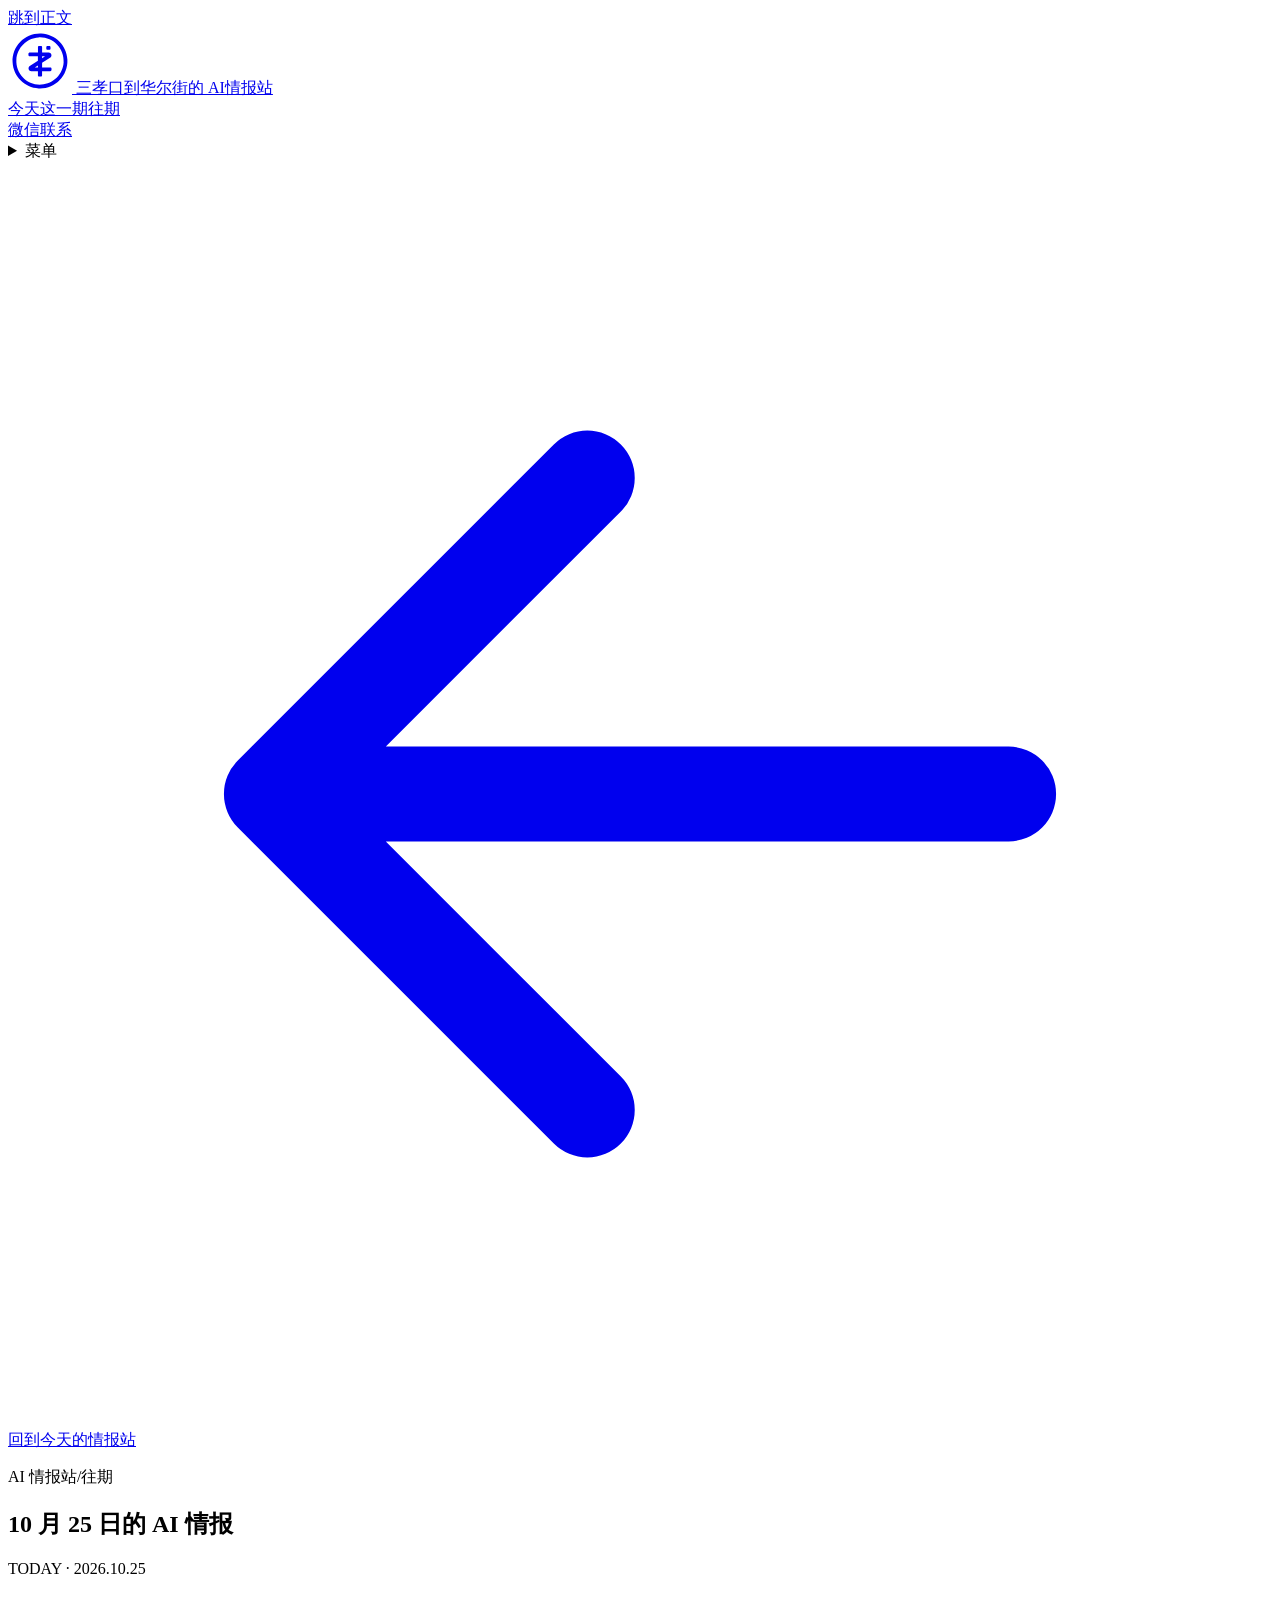
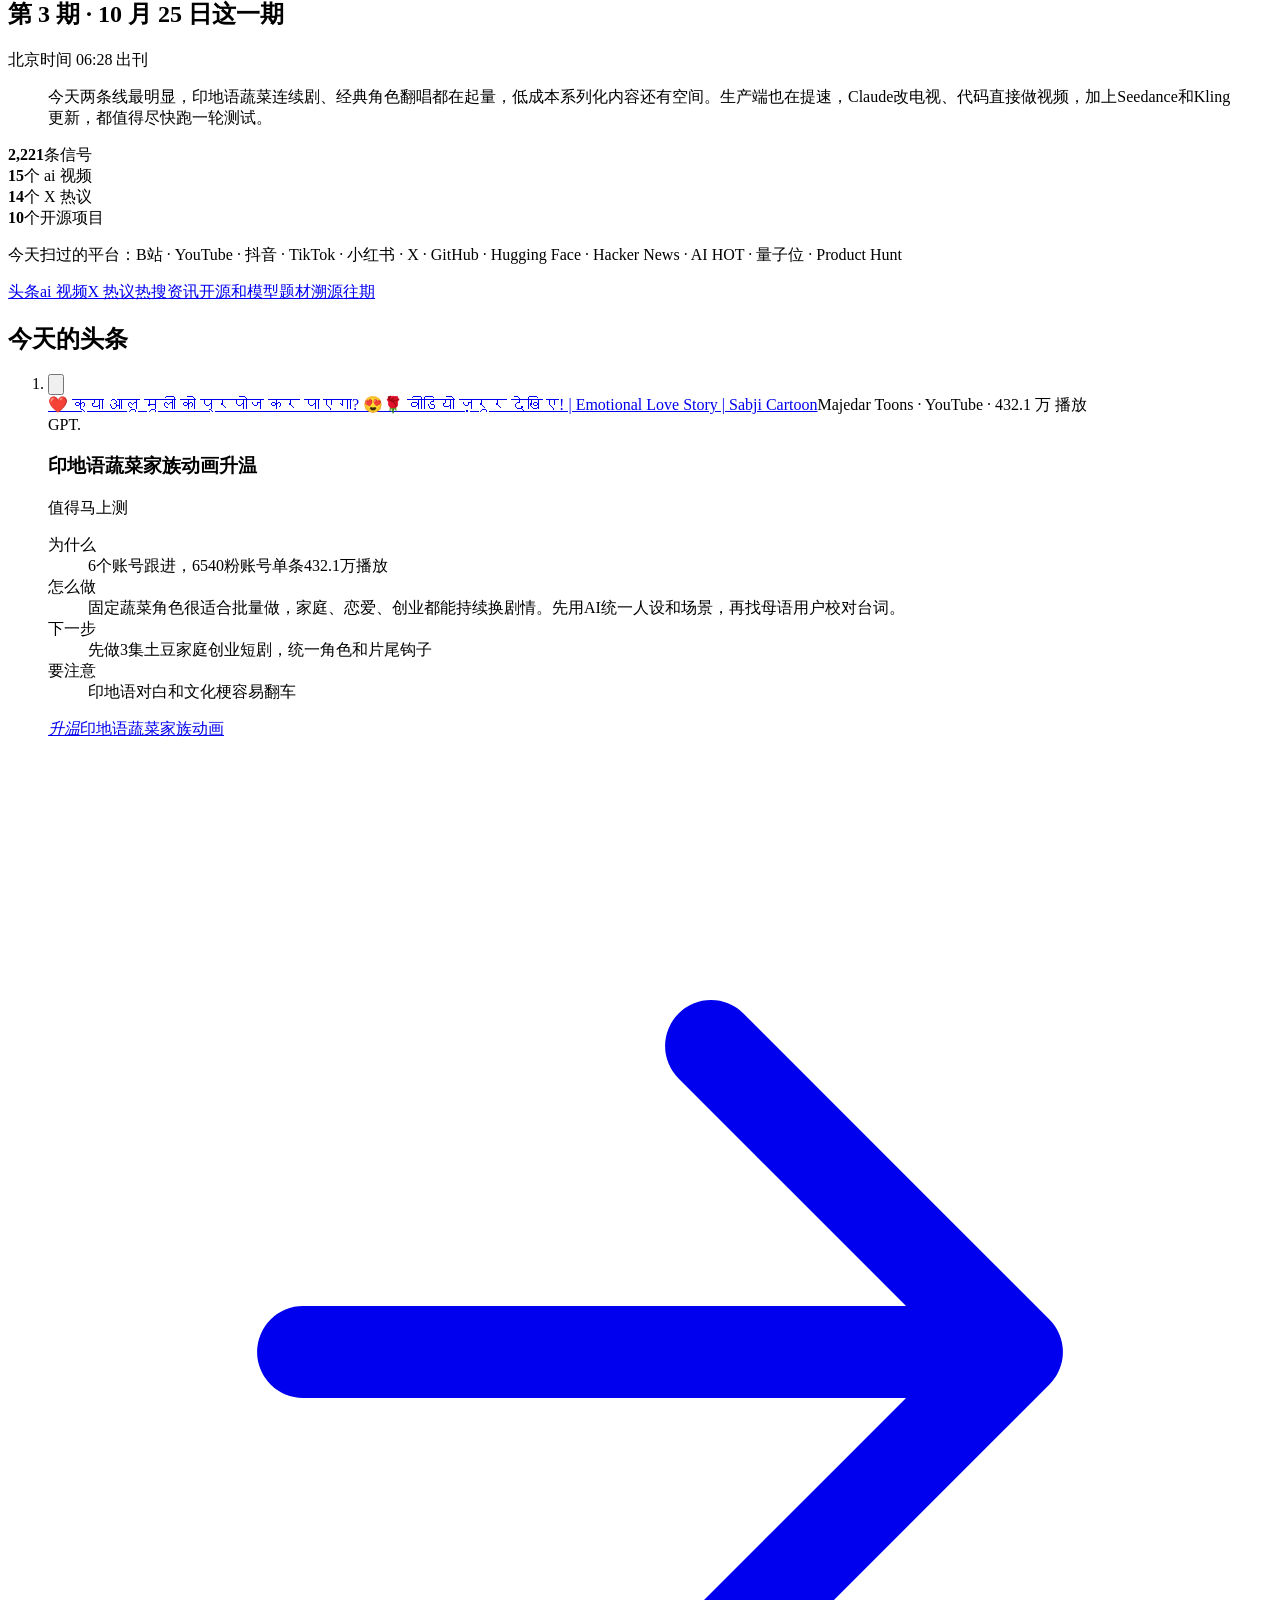
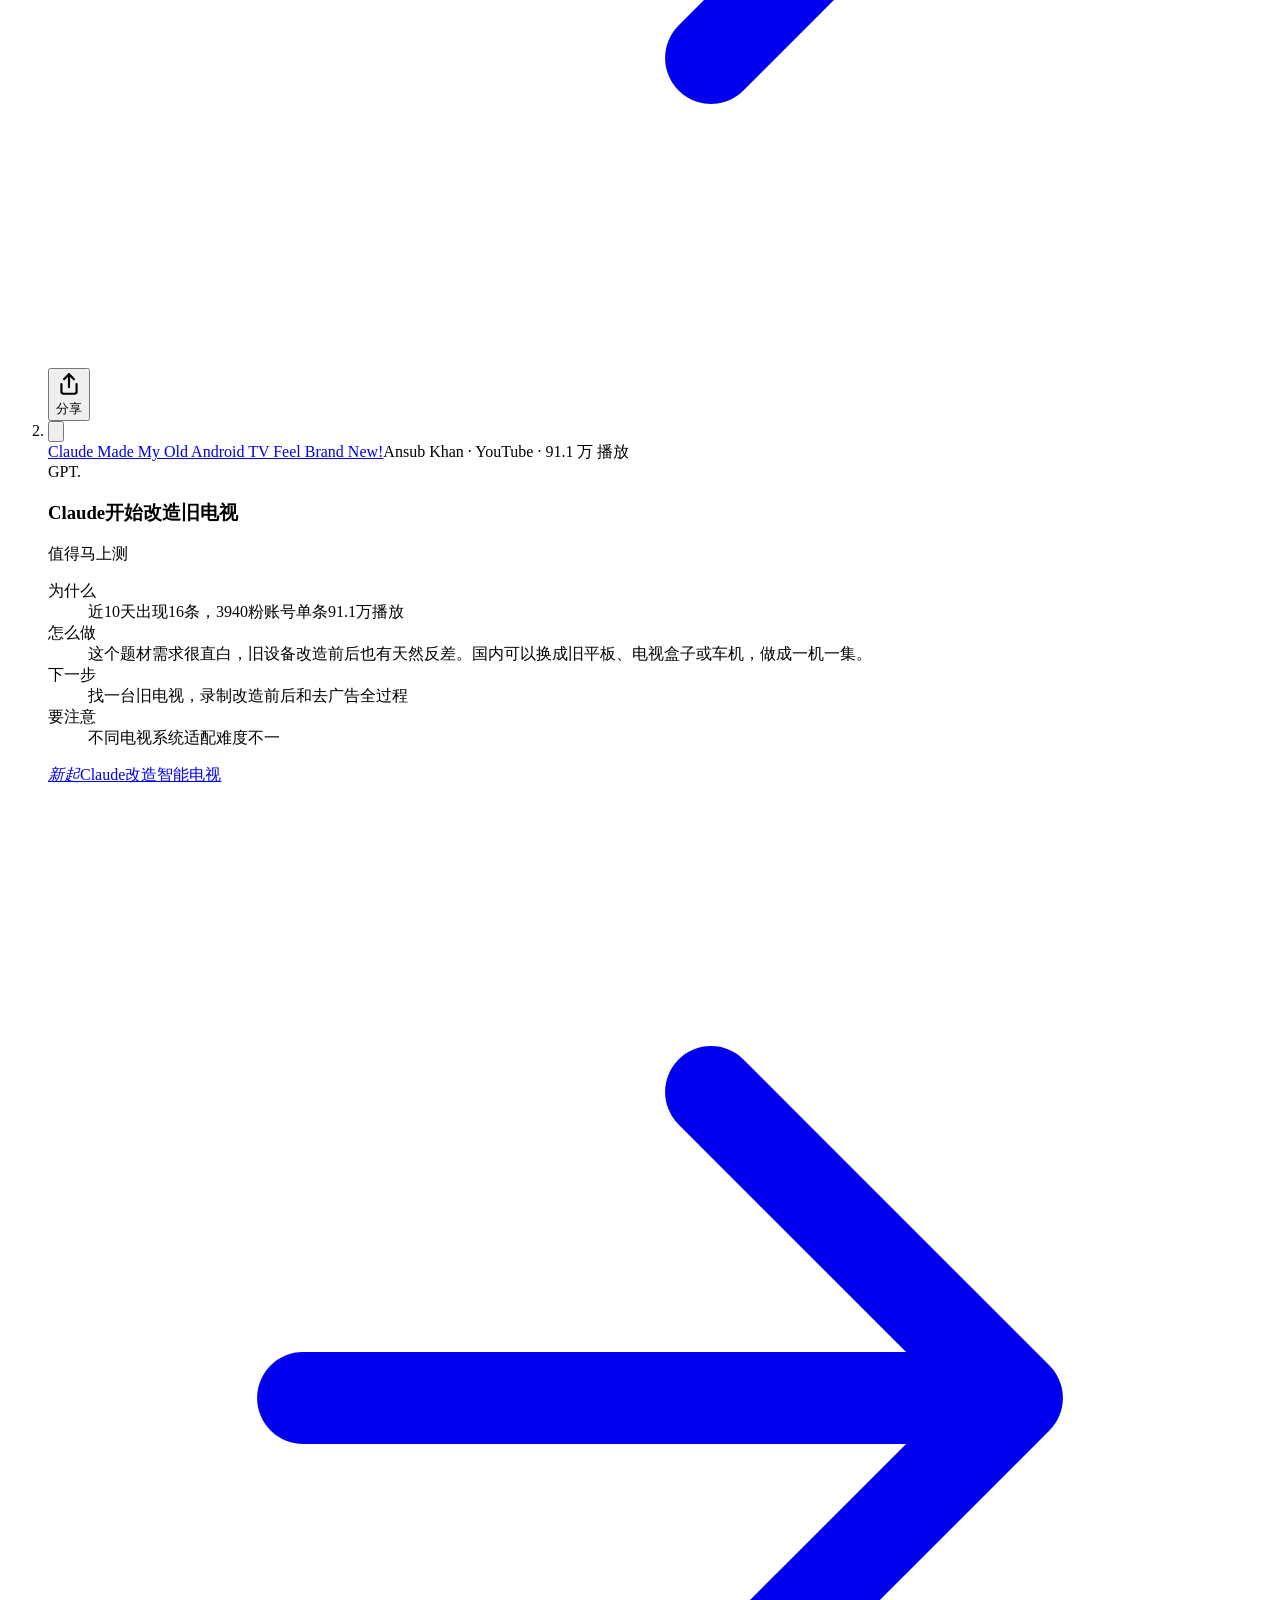
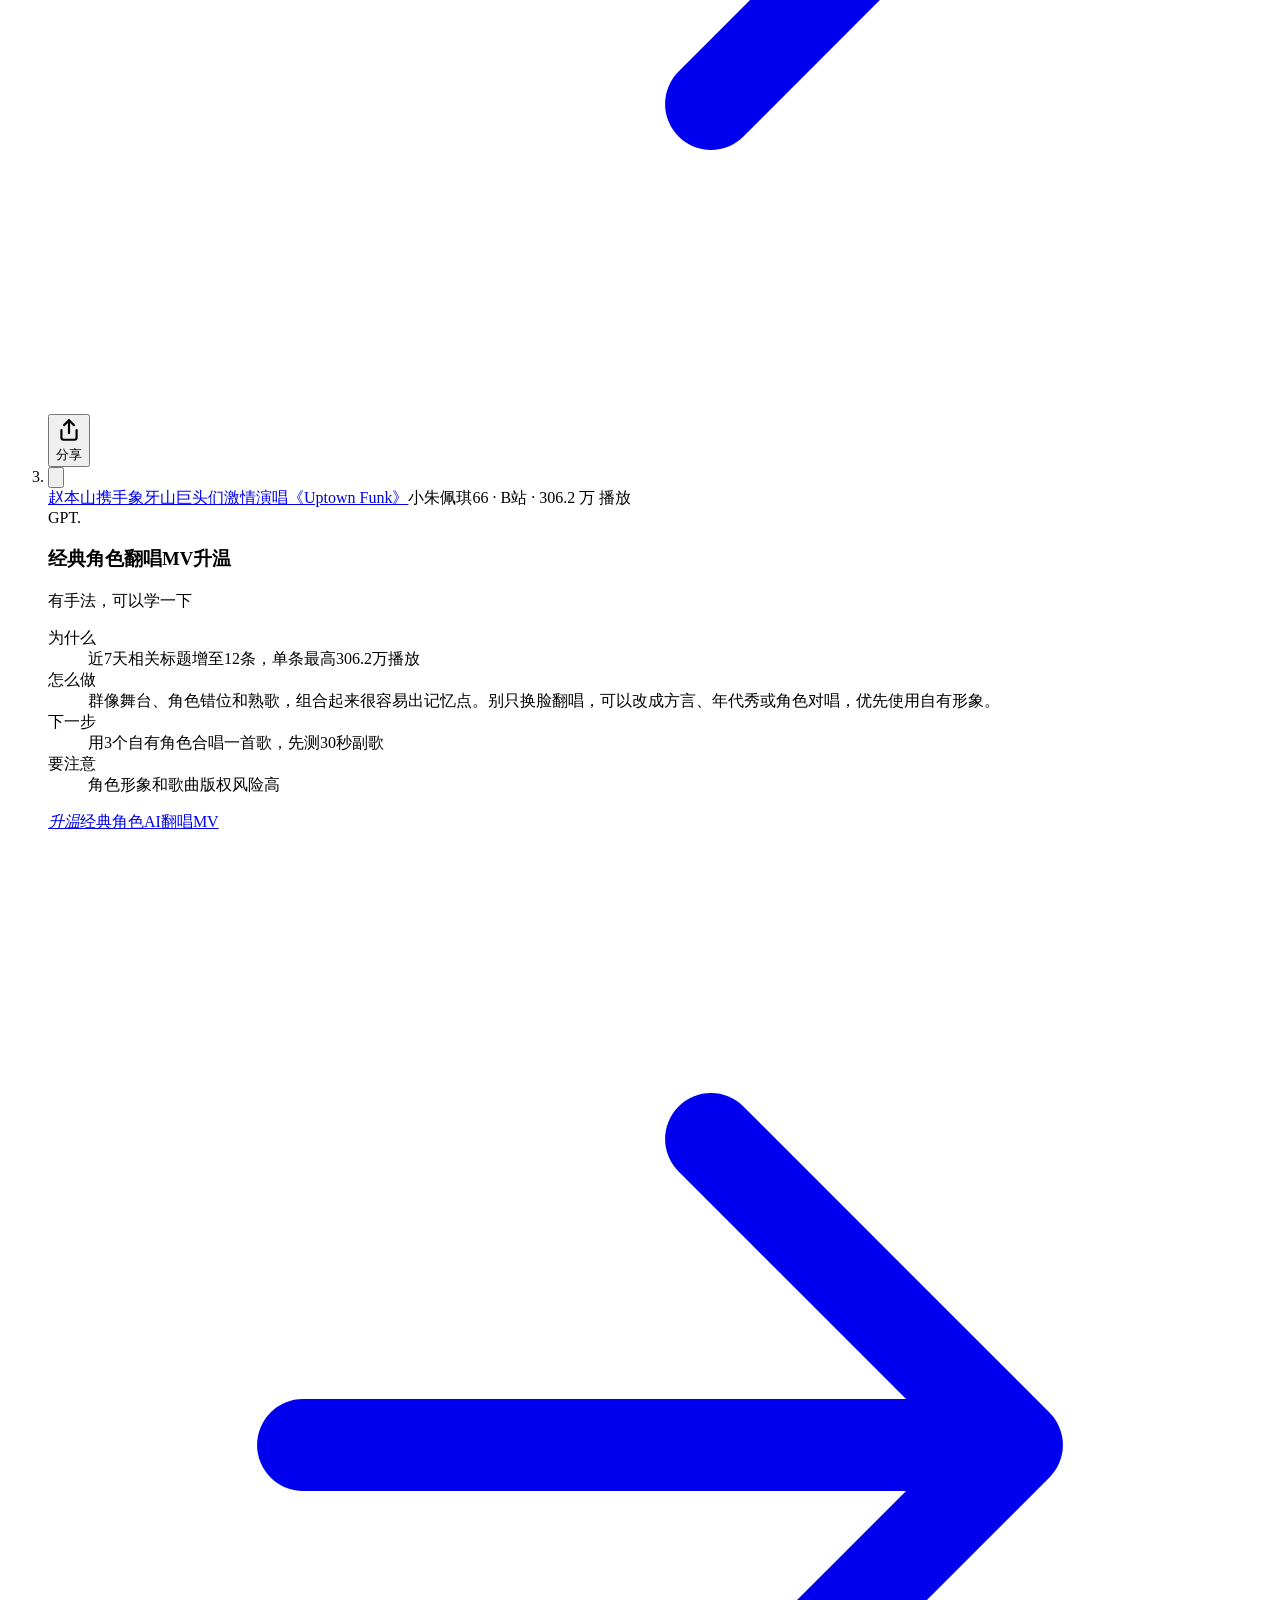
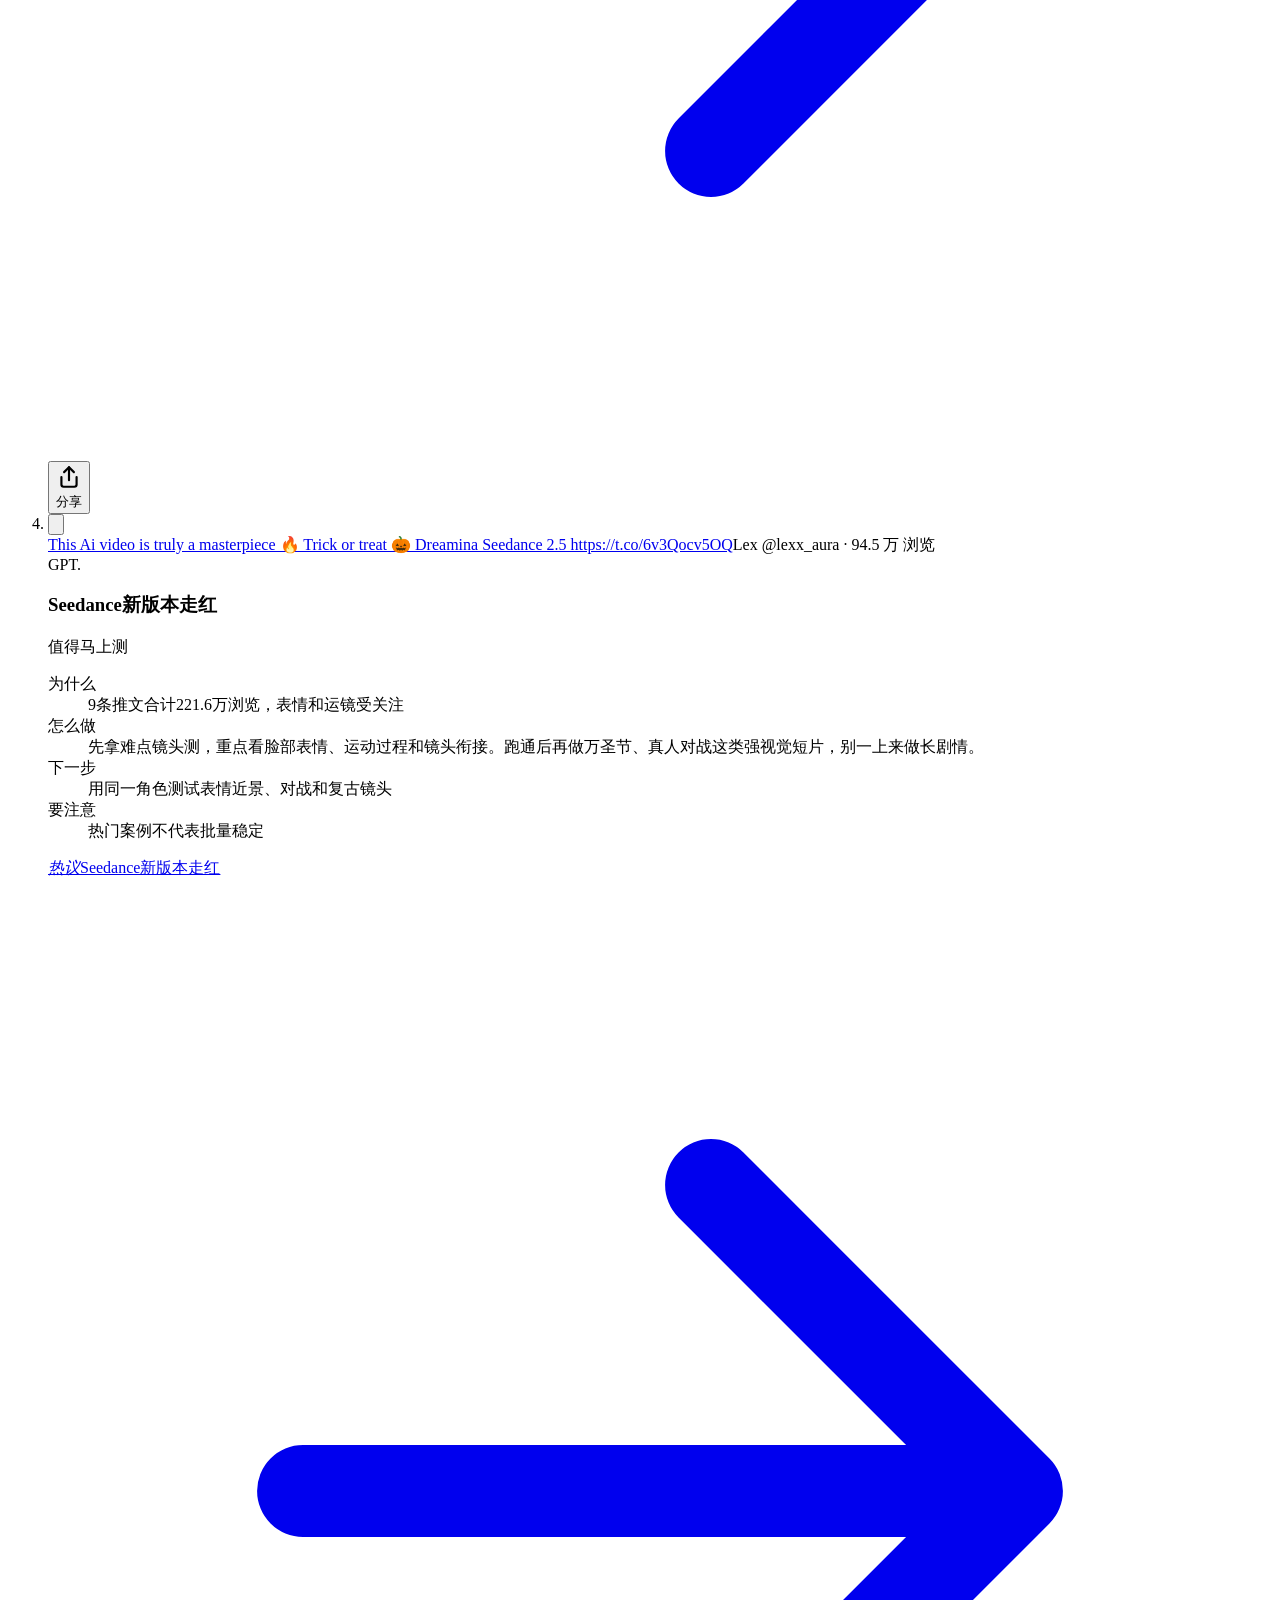
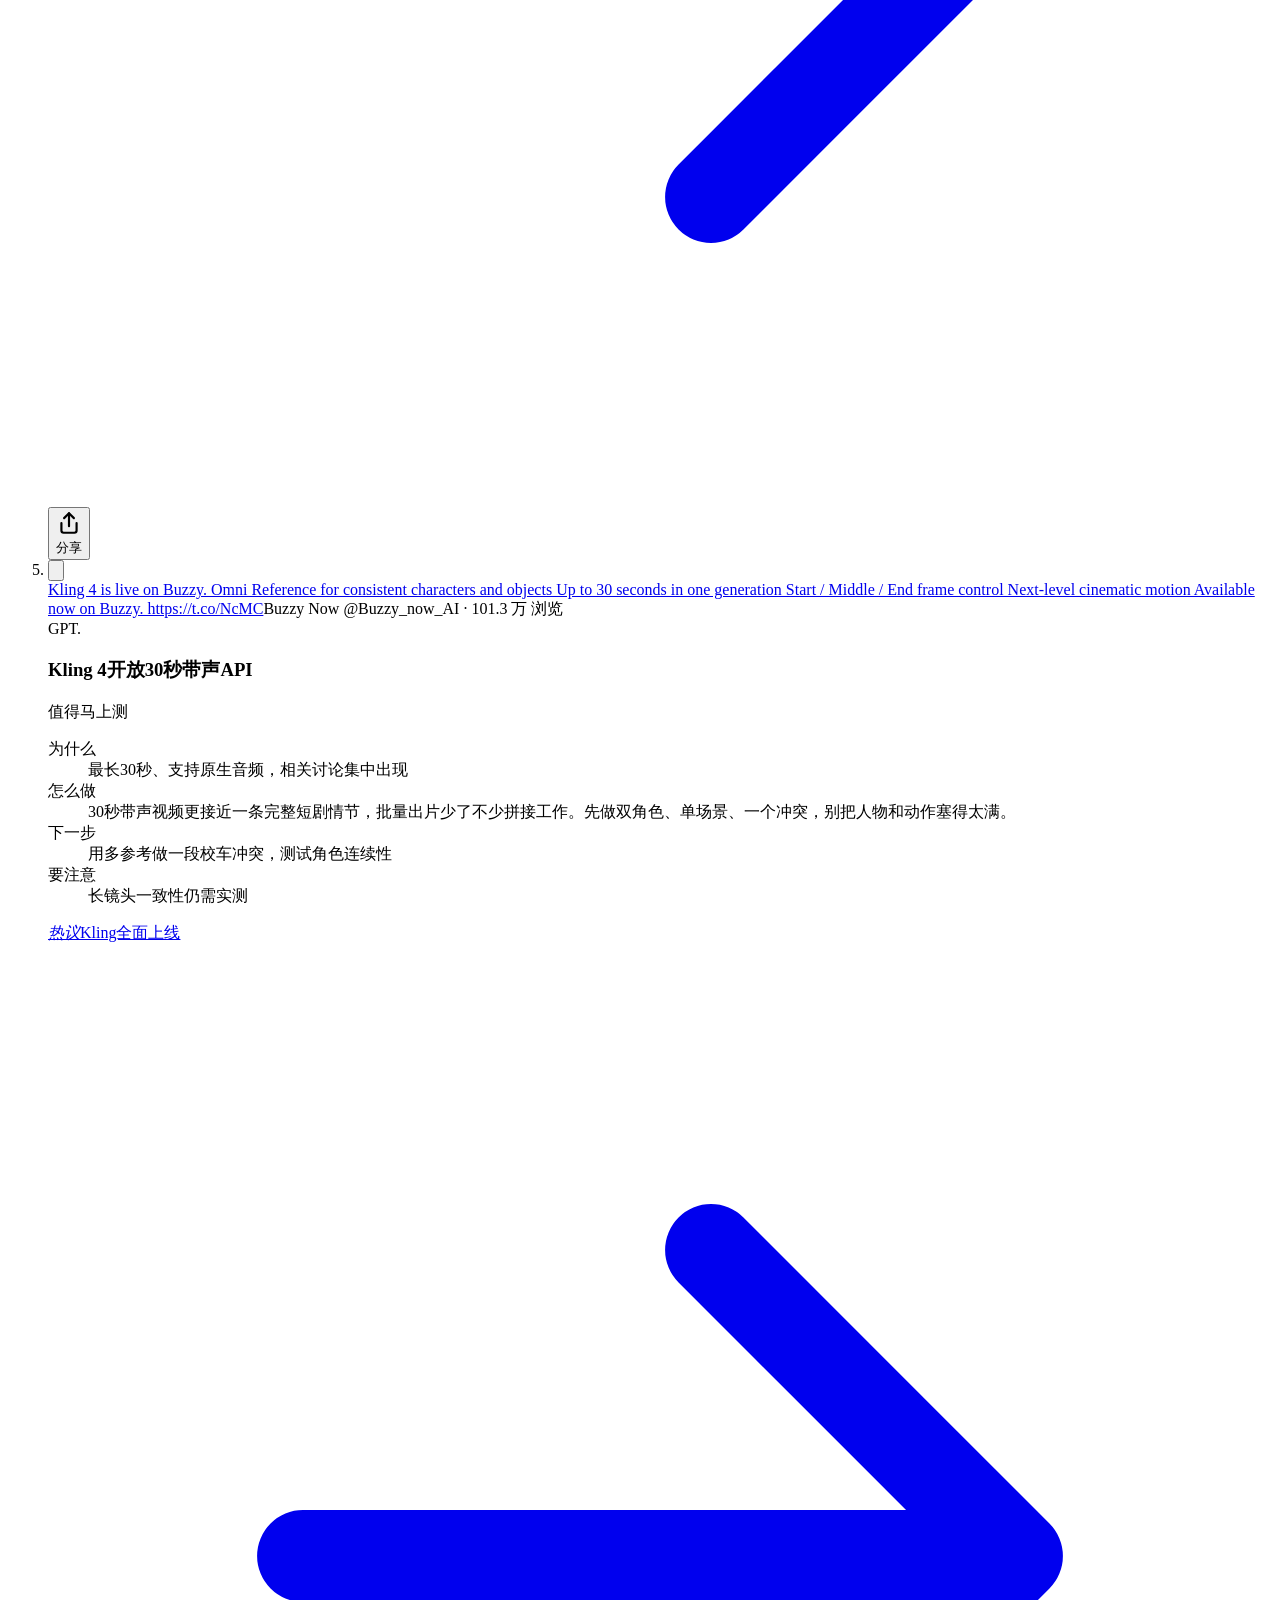
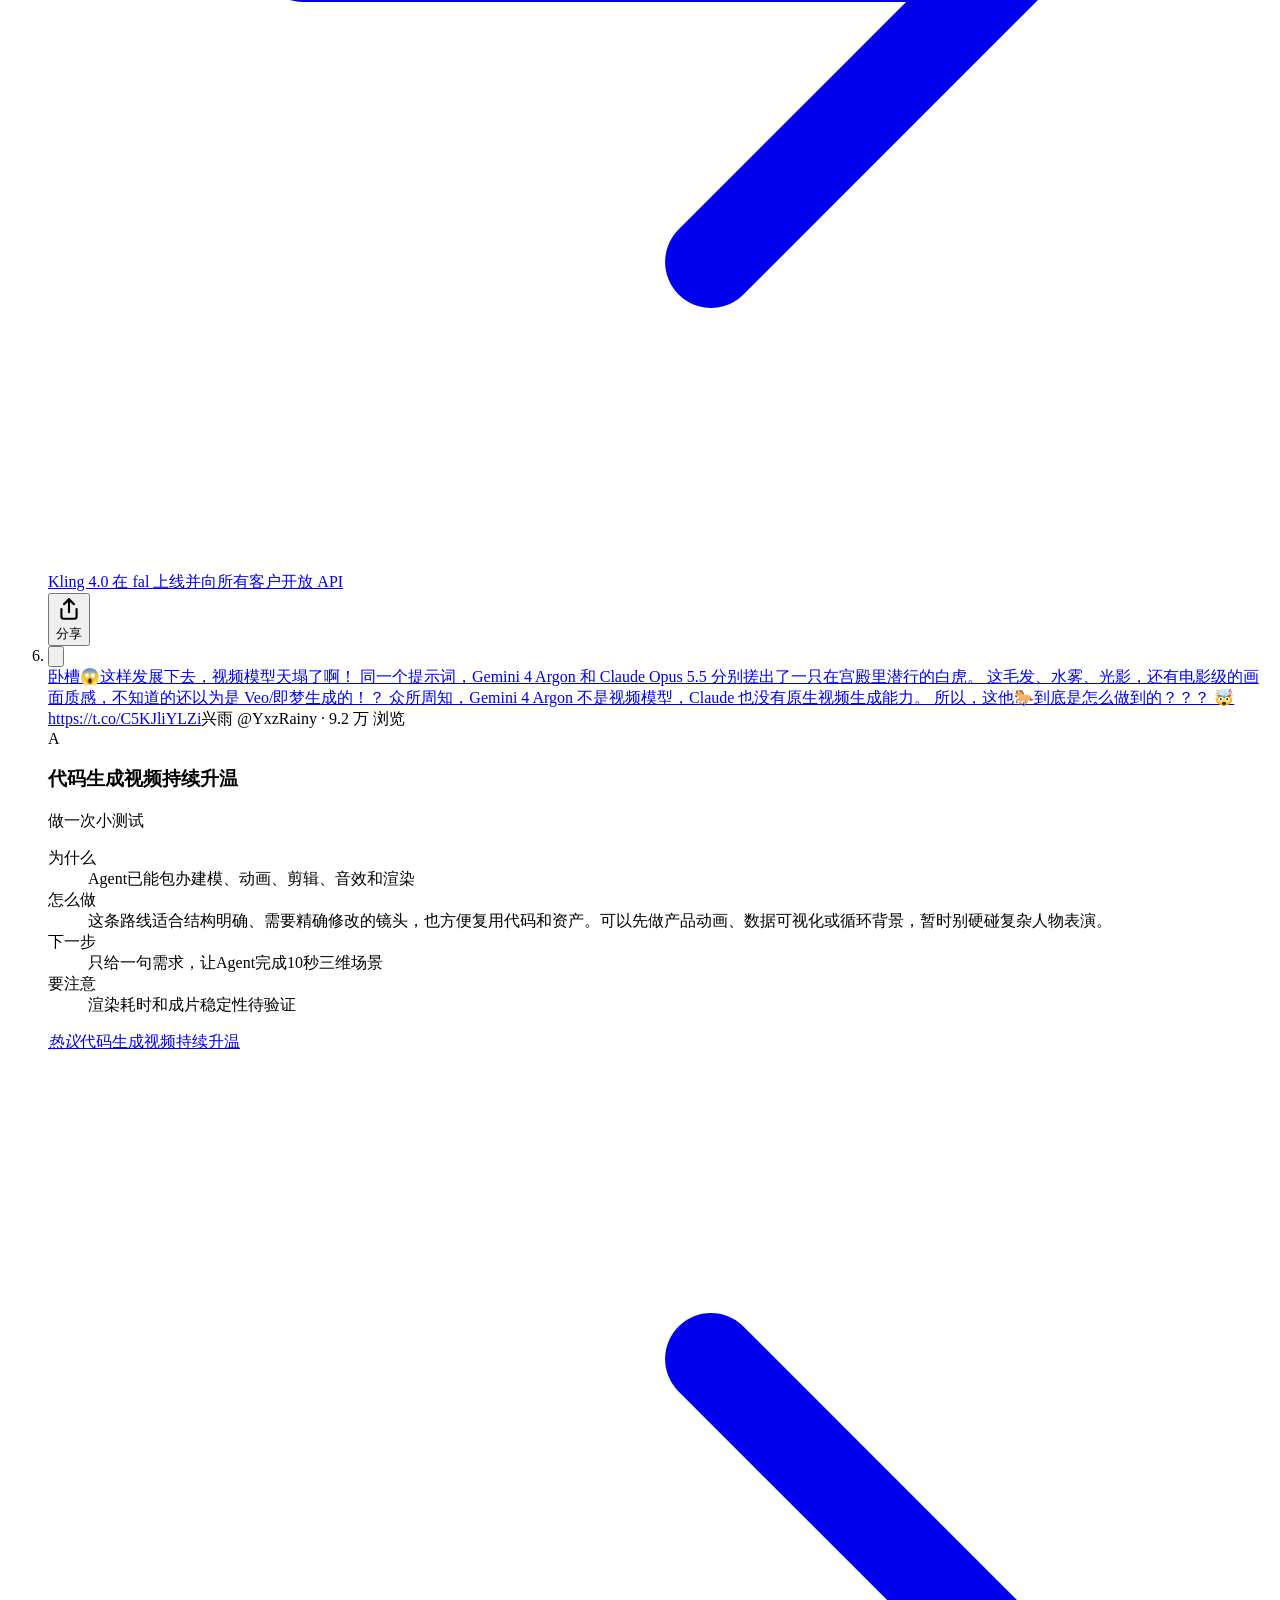
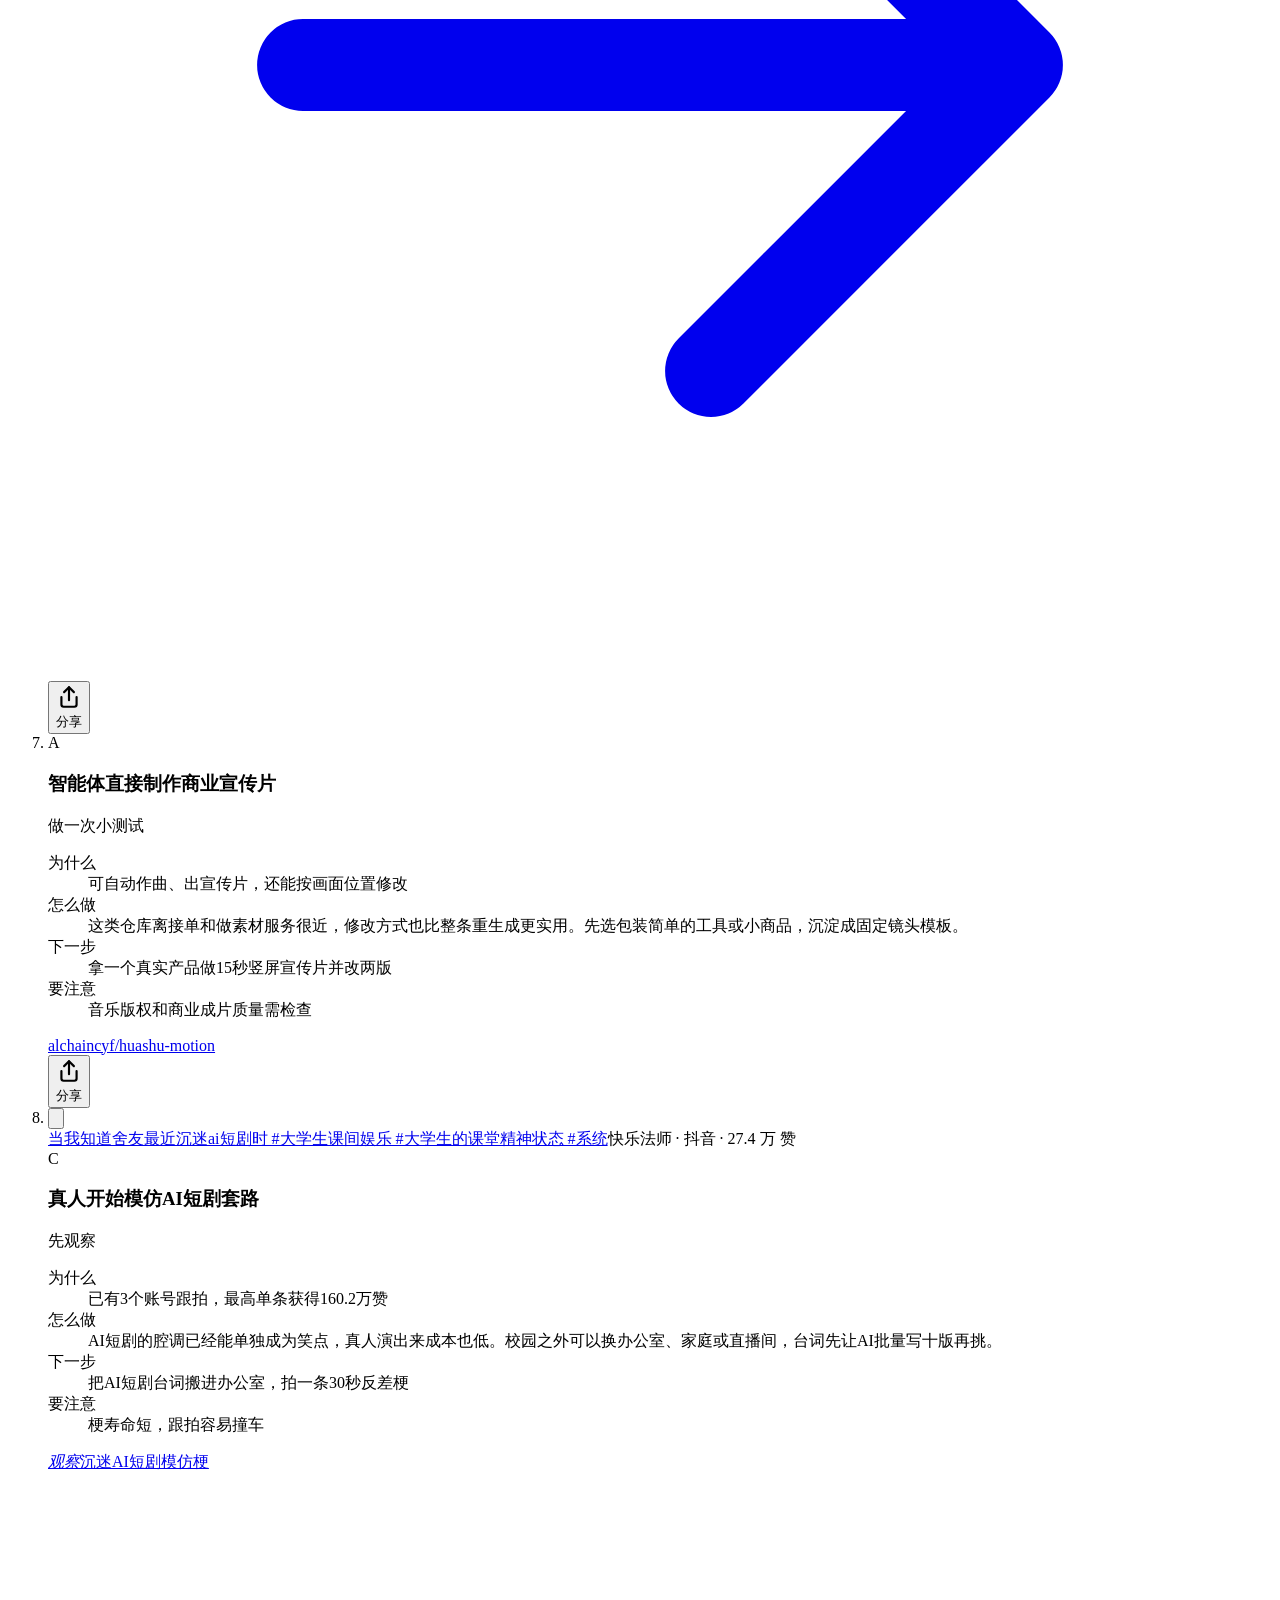
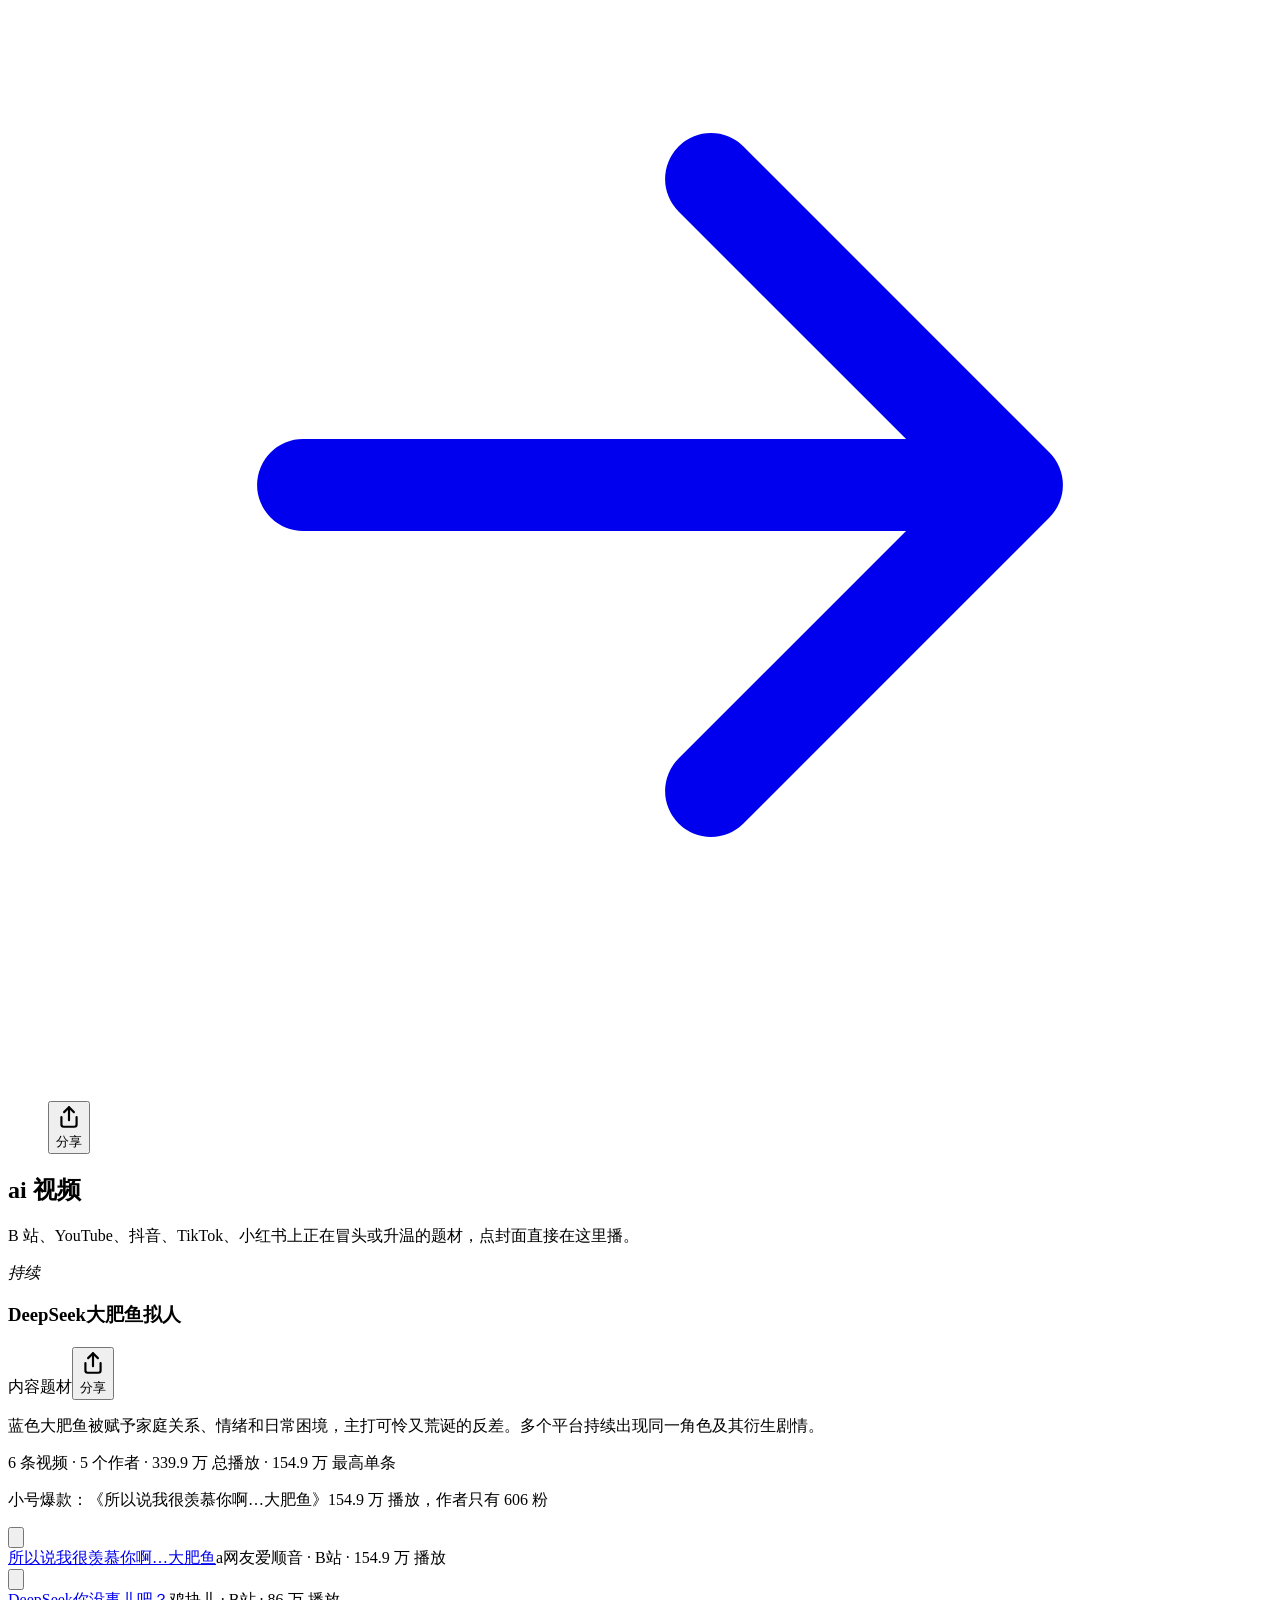
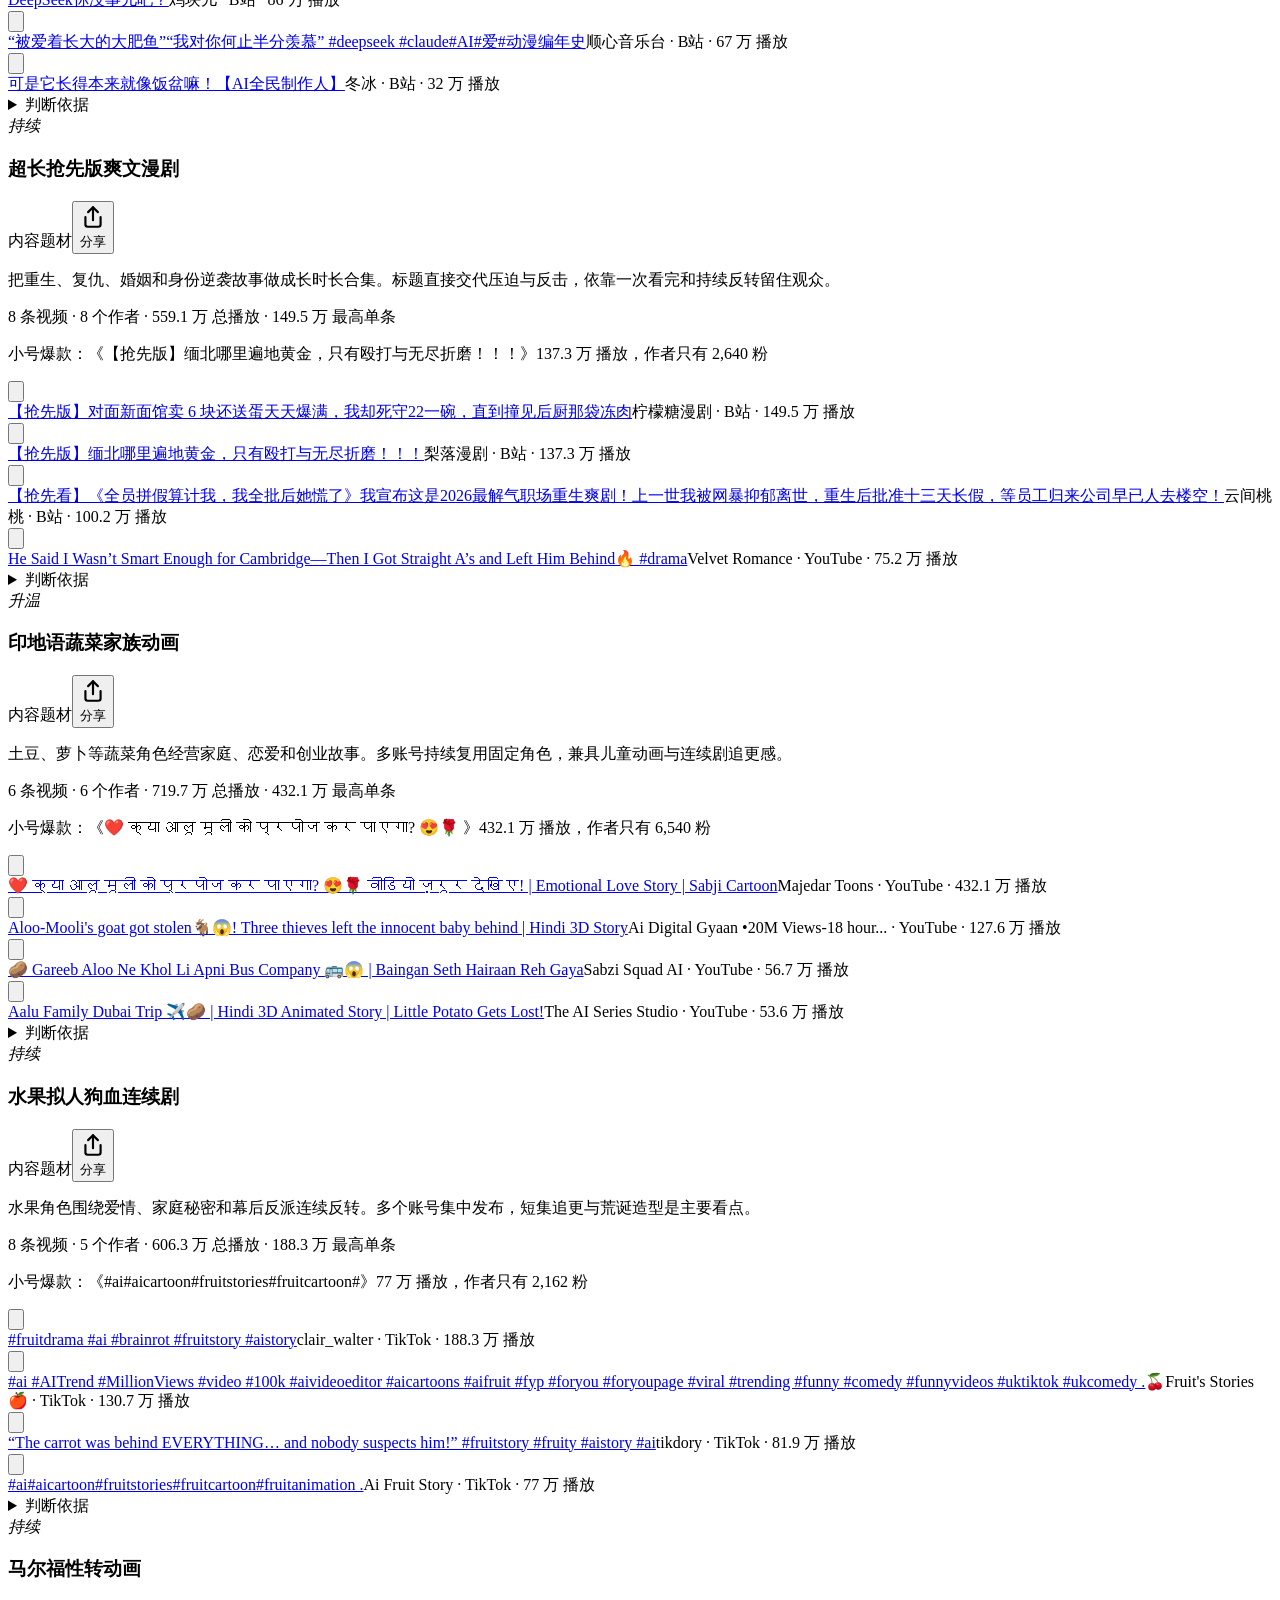
==== commit 8a087799: "fix: adapt site assets for project pages" ====
--- a/radar/index.html
+++ b/radar/index.html
@@ -8,36 +8,36 @@
 <meta content="今天两条线最明显，印地语蔬菜连续剧、经典角色翻唱都在起量，低成本系列化内容还有空间。生产端也在提速，Claude改电视、代码直接做视频，加上Seedance和Kling更新，都值得尽快跑一轮测试。" name="description"/>
 <meta content="#17171b" name="theme-color"/>
 <meta content="no-referrer" name="referrer"/>
-<link href="/radar/2026-10-25/" rel="canonical"/>
+<link href="/caijix/radar/2026-10-25/" rel="canonical"/>
 <meta content="三孝口到华尔街的 AI情报站" property="og:site_name"/>
 <meta content="10 月 25 日 AI 情报：印地语蔬菜家族动画升温、Claude开始改造旧电视 · 三孝口到华尔街的 AI情报站" property="og:title"/>
 <meta content="今天两条线最明显，印地语蔬菜连续剧、经典角色翻唱都在起量，低成本系列化内容还有空间。生产端也在提速，Claude改电视、代码直接做视频，加上Seedance和Kling更新，都值得尽快跑一轮测试。" property="og:description"/>
 <meta content="website" property="og:type"/>
-<meta content="/radar/2026-10-25/" property="og:url"/>
+<meta content="/caijix/radar/2026-10-25/" property="og:url"/>
 <meta content="summary" name="twitter:card"/>
-<link href="/assets/favicon.svg" rel="icon" type="image/svg+xml"/>
-<link href="/assets/style.css" rel="stylesheet"/>
-<script defer="" src="/assets/site.js"></script>
-<link href="/assets/recovery.css" rel="stylesheet"/>
-<script defer="" src="/assets/replica.js"></script>
+<link href="/caijix/assets/favicon.svg" rel="icon" type="image/svg+xml"/>
+<link href="/caijix/assets/style.css" rel="stylesheet"/>
+<script defer="" src="/caijix/assets/site.js"></script>
+<link href="/caijix/assets/recovery.css" rel="stylesheet"/>
+<script defer="" src="/caijix/assets/replica.js"></script>
 </head>
 <body>
 <a class="skip" href="#main">跳到正文</a>
 <header class="topbar">
 <div class="wrap topbar-in">
-<a aria-label="三孝口到华尔街的 AI情报站，回到首页" class="brand" href="/radar/"><svg aria-hidden="true" fill="none" focusable="false" height="64" viewbox="0 0 28 28" width="64" xmlns="http://www.w3.org/2000/svg">
+<a aria-label="三孝口到华尔街的 AI情报站，回到首页" class="brand" href="/caijix/radar/"><svg aria-hidden="true" fill="none" focusable="false" height="64" viewbox="0 0 28 28" width="64" xmlns="http://www.w3.org/2000/svg">
 <path d="M2.01316 14.5591C1.6828 7.50721 7.50361 1.68261 14.5512 2.01317C20.7178 2.29657 25.7046 7.28645 25.9878 13.4253C26.3024 20.4929 20.4974 26.3174 13.4341 25.9868C7.28329 25.7034 2.29653 20.7135 2.01316 14.5591ZM24.3364 14.685C24.7297 8.43596 19.569 3.27297 13.3237 3.66649C8.16406 3.99721 3.99496 8.1679 3.66453 13.3149C3.27124 19.564 8.43189 24.727 14.6772 24.3335C19.8368 24.0028 24.0058 19.8477 24.3364 14.685ZM14.4614 7.4116C14.7133 7.4116 14.9184 7.61678 14.9184 7.86864V10.2768H17.7983C18.3334 10.2768 18.8058 10.6229 18.9634 11.1264C19.1208 11.6931 18.9162 12.2283 18.5542 12.4487L14.9184 14.7632V16.7934H18.5073C18.8062 16.7936 19.0581 17.0453 19.0425 17.3442V17.8794C19.0425 18.1783 18.7906 18.4299 18.4917 18.4302H14.9028V20.3667C14.9028 20.6185 14.6976 20.8227 14.4458 20.8227H13.5483C13.2966 20.8226 13.0923 20.6184 13.0923 20.3667V18.4302H10.1958C9.66064 18.4301 9.18816 18.0686 9.03074 17.5649C8.88908 17.0613 9.12555 16.4789 9.51902 16.227L13.0766 13.9448V11.9458H9.51902C9.2042 11.9458 8.93699 11.6933 8.93699 11.3628V10.8589C8.93717 10.5285 9.20431 10.2768 9.51902 10.2768H13.1079V7.86864C13.1079 7.61694 13.3123 7.41185 13.5639 7.4116H14.4614ZM11.8803 16.7143C11.8489 16.7301 11.8644 16.7934 11.9116 16.7934H13.0923V15.9282L11.8803 16.7143ZM14.9184 12.7641L16.0825 12.0239C16.114 11.9924 16.0985 11.9292 16.0512 11.9292H14.9184V12.7641ZM18.0884 7.39598C18.3716 7.39598 18.5922 7.63237 18.5923 7.89989V8.60789C18.5923 8.89117 18.3559 9.1118 18.0884 9.1118H17.27C17.0025 9.11173 16.7661 8.89113 16.7661 8.60789V7.89989C16.7661 7.61669 17.0025 7.39605 17.27 7.39598H18.0884Z" fill="currentColor"></path>
 </svg>
 <span>三孝口到华尔街的 AI情报站</span></a>
-<nav aria-label="主导航" class="topnav"><a href="/radar/#today">今天这一期</a><a href="/radar/#r-past">往期</a></nav>
+<nav aria-label="主导航" class="topnav"><a href="/caijix/radar/#today">今天这一期</a><a href="/caijix/radar/#r-past">往期</a></nav>
 <a class="btn btn-glow sm top-follow" href="#follow">微信联系</a>
 <details class="pop mobile"><summary aria-label="打开菜单">菜单</summary><div class="pop-panel">
-<a href="/radar/#today"><b>今天这一期</b><small>每天 6 点更新</small></a><a href="/radar/#r-past"><b>往期</b><small>每天一页</small></a><a href="#follow"><b>微信联系</b><small>扫码添加微信</small></a></div></details>
+<a href="/caijix/radar/#today"><b>今天这一期</b><small>每天 6 点更新</small></a><a href="/caijix/radar/#r-past"><b>往期</b><small>每天一页</small></a><a href="#follow"><b>微信联系</b><small>扫码添加微信</small></a></div></details>
 </div>
 </header>
 <main id="main">
 <section class="p-hero slim"><div aria-hidden="true" class="hero-bg"><div class="gridlines"></div><div class="orb a"></div><div class="orb b"></div><div class="orb c"></div></div><div class="wrap">
-<a class="back" href="/radar/"><svg aria-hidden="true" class="i" fill="none" focusable="false" stroke="currentColor" stroke-linecap="round" stroke-linejoin="round" stroke-width="1.8" viewbox="0 0 24 24"><path d="M19 12H5M11 6l-6 6 6 6"></path></svg>回到今天的情报站</a>
+<a class="back" href="/caijix/radar/"><svg aria-hidden="true" class="i" fill="none" focusable="false" stroke="currentColor" stroke-linecap="round" stroke-linejoin="round" stroke-width="1.8" viewbox="0 0 24 24"><path d="M19 12H5M11 6l-6 6 6 6"></path></svg>回到今天的情报站</a>
 <p class="eyebrow"><span class="pulse"></span>AI 情报站<span class="sep">/</span>往期</p>
 <h1>10 月 25 日的 AI 情报</h1></div></section>
 <div id="today"></div>
@@ -50,7 +50,7 @@
 <p class="plats">今天扫过的平台：B站 · YouTube · 抖音 · TikTok · 小红书 · X · GitHub · Hugging Face · Hacker News · AI HOT · 量子位 · Product Hunt</p>
 </div>
 <nav aria-label="本期目录" class="rtabs"><a href="#r-head">头条</a><a href="#r-video">ai 视频</a><a href="#r-x">X 热议</a><a href="#r-hot">热搜</a><a href="#r-news">资讯</a><a href="#r-tools">开源和模型</a><a href="#r-deep">题材溯源</a><a href="#r-past">往期</a></nav>
-<section class="rsec" id="r-head"><h2>今天的头条</h2><ol class="heads big"><li class="head has-media" data-glow="" id="h-1"><div class="h-media"><div class="sample"><button aria-label="播放：❤️ क्या आलू मूली को प्रपोज कर पाएगा? 😍🌹 वीडियो ज" class="s-media" data-play="https://www.youtube-nocookie.com/embed/h3778Ou2Cks?autoplay=1&amp;rel=0&amp;playsinline=1" type="button"><img alt="" decoding="async" loading="lazy" referrerpolicy="no-referrer" src="https://i.ytimg.com/vi/h3778Ou2Cks/hqdefault.jpg"/><span class="s-play"><svg aria-hidden="true" class="i" fill="none" focusable="false" stroke="currentColor" stroke-linecap="round" stroke-linejoin="round" stroke-width="1.8" viewbox="0 0 24 24"><path d="M8 5.5v13l11-6.5z" fill="currentColor" stroke="none"></path></svg></span></button><div class="s-body"><a class="s-title" href="https://www.youtube.com/watch?v=h3778Ou2Cks" rel="noopener noreferrer" target="_blank">❤️ क्या आलू मूली को प्रपोज कर पाएगा? 😍🌹 वीडियो ज़रूर देखिए! | Emotional Love Story | Sabji Cartoon</a><span class="s-meta">Majedar Toons · YouTube · 432.1 万 播放</span></div></div></div><div class="h-text"><span class="grade g-S">GPT.</span><div><h3>印地语蔬菜家族动画升温</h3><p class="verdict">值得马上测</p><dl class="h-rows"><div><dt>为什么</dt><dd>6个账号跟进，6540粉账号单条432.1万播放</dd></div><div><dt>怎么做</dt><dd>固定蔬菜角色很适合批量做，家庭、恋爱、创业都能持续换剧情。先用AI统一人设和场景，再找母语用户校对台词。</dd></div><div><dt>下一步</dt><dd>先做3集土豆家庭创业短剧，统一角色和片尾钩子</dd></div><div><dt>要注意</dt><dd>印地语对白和文化梗容易翻车</dd></div></dl><div class="h-links"><a href="/radar/2026-10-25/#t-3"><em class="lab t-up">升温</em>印地语蔬菜家族动画<svg aria-hidden="true" class="i" fill="none" focusable="false" stroke="currentColor" stroke-linecap="round" stroke-linejoin="round" stroke-width="1.8" viewbox="0 0 24 24"><path d="M5 12h14M13 6l6 6-6 6"></path></svg></a></div></div><button aria-haspopup="dialog" aria-label="生成分享卡片：印地语蔬菜家族动画升温" class="share-btn" data-share="h-1" type="button"><svg aria-hidden="true" class="i" fill="none" focusable="false" stroke="currentColor" stroke-linecap="round" stroke-linejoin="round" stroke-width="2" viewbox="0 0 24 24"><path d="M12 15V3"></path><path d="M7.5 7.5 12 3l4.5 4.5"></path><path d="M5 12v7a2 2 0 0 0 2 2h10a2 2 0 0 0 2-2v-7"></path></svg><span>分享</span></button></div></li><li class="head has-media" data-glow="" id="h-2"><div class="h-media"><div class="sample"><button aria-label="播放：Claude Made My Old Android TV Feel Brand New!" class="s-media" data-play="https://www.youtube-nocookie.com/embed/fP2SGGVsaB0?autoplay=1&amp;rel=0&amp;playsinline=1" type="button"><img alt="" decoding="async" loading="lazy" referrerpolicy="no-referrer" src="/assets/media/681745cb3bc8f7ba60b2.jpg"/><span class="s-play"><svg aria-hidden="true" class="i" fill="none" focusable="false" stroke="currentColor" stroke-linecap="round" stroke-linejoin="round" stroke-width="1.8" viewbox="0 0 24 24"><path d="M8 5.5v13l11-6.5z" fill="currentColor" stroke="none"></path></svg></span></button><div class="s-body"><a class="s-title" href="https://www.youtube.com/watch?v=fP2SGGVsaB0" rel="noopener noreferrer" target="_blank">Claude Made My Old Android TV Feel Brand New!</a><span class="s-meta">Ansub Khan · YouTube · 91.1 万 播放</span></div></div></div><div class="h-text"><span class="grade g-S">GPT.</span><div><h3>Claude开始改造旧电视</h3><p class="verdict">值得马上测</p><dl class="h-rows"><div><dt>为什么</dt><dd>近10天出现16条，3940粉账号单条91.1万播放</dd></div><div><dt>怎么做</dt><dd>这个题材需求很直白，旧设备改造前后也有天然反差。国内可以换成旧平板、电视盒子或车机，做成一机一集。</dd></div><div><dt>下一步</dt><dd>找一台旧电视，录制改造前后和去广告全过程</dd></div><div><dt>要注意</dt><dd>不同电视系统适配难度不一</dd></div></dl><div class="h-links"><a href="/radar/2026-10-25/#t-6"><em class="lab t-new">新起</em>Claude改造智能电视<svg aria-hidden="true" class="i" fill="none" focusable="false" stroke="currentColor" stroke-linecap="round" stroke-linejoin="round" stroke-width="1.8" viewbox="0 0 24 24"><path d="M5 12h14M13 6l6 6-6 6"></path></svg></a></div></div><button aria-haspopup="dialog" aria-label="生成分享卡片：Claude开始改造旧电视" class="share-btn" data-share="h-2" type="button"><svg aria-hidden="true" class="i" fill="none" focusable="false" stroke="currentColor" stroke-linecap="round" stroke-linejoin="round" stroke-width="2" viewbox="0 0 24 24"><path d="M12 15V3"></path><path d="M7.5 7.5 12 3l4.5 4.5"></path><path d="M5 12v7a2 2 0 0 0 2 2h10a2 2 0 0 0 2-2v-7"></path></svg><span>分享</span></button></div></li><li class="head has-media" data-glow="" id="h-3"><div class="h-media"><div class="sample"><button aria-label="播放：赵本山携手象牙山巨头们激情演唱《Uptown Funk》" class="s-media" data-play="https://player.bilibili.com/player.html?isOutside=true&amp;bvid=BV1T8J66CEEu&amp;autoplay=1&amp;danmaku=0&amp;high_quality=1" type="button"><img alt="" decoding="async" loading="lazy" referrerpolicy="no-referrer" src="/assets/media/a41c03e9cca2f4abe3a4.jpg"/><span class="s-play"><svg aria-hidden="true" class="i" fill="none" focusable="false" stroke="currentColor" stroke-linecap="round" stroke-linejoin="round" stroke-width="1.8" viewbox="0 0 24 24"><path d="M8 5.5v13l11-6.5z" fill="currentColor" stroke="none"></path></svg></span></button><div class="s-body"><a class="s-title" href="https://www.bilibili.com/video/BV1T8J66CEEu" rel="noopener noreferrer" target="_blank">赵本山携手象牙山巨头们激情演唱《Uptown Funk》</a><span class="s-meta">小朱佩琪66 · B站 · 306.2 万 播放</span></div></div></div><div class="h-text"><span class="grade g-S">GPT.</span><div><h3>经典角色翻唱MV升温</h3><p class="verdict">有手法，可以学一下</p><dl class="h-rows"><div><dt>为什么</dt><dd>近7天相关标题增至12条，单条最高306.2万播放</dd></div><div><dt>怎么做</dt><dd>群像舞台、角色错位和熟歌，组合起来很容易出记忆点。别只换脸翻唱，可以改成方言、年代秀或角色对唱，优先使用自有形象。</dd></div><div><dt>下一步</dt><dd>用3个自有角色合唱一首歌，先测30秒副歌</dd></div><div><dt>要注意</dt><dd>角色形象和歌曲版权风险高</dd></div></dl><div class="h-links"><a href="/radar/2026-10-25/#t-11"><em class="lab t-up">升温</em>经典角色AI翻唱MV<svg aria-hidden="true" class="i" fill="none" focusable="false" stroke="currentColor" stroke-linecap="round" stroke-linejoin="round" stroke-width="1.8" viewbox="0 0 24 24"><path d="M5 12h14M13 6l6 6-6 6"></path></svg></a></div></div><button aria-haspopup="dialog" aria-label="生成分享卡片：经典角色翻唱MV升温" class="share-btn" data-share="h-3" type="button"><svg aria-hidden="true" class="i" fill="none" focusable="false" stroke="currentColor" stroke-linecap="round" stroke-linejoin="round" stroke-width="2" viewbox="0 0 24 24"><path d="M12 15V3"></path><path d="M7.5 7.5 12 3l4.5 4.5"></path><path d="M5 12v7a2 2 0 0 0 2 2h10a2 2 0 0 0 2-2v-7"></path></svg><span>分享</span></button></div></li><li class="head has-media" data-glow="" id="h-4"><div class="h-media"><div class="sample"><button aria-label="播放：This Ai video is truly a masterpiece 🔥 Trick or " class="s-media" data-video="https://video.twimg.com/amplify_video/2113626326661836800/vid/avc1/1280x720/a6A5Fh2FKSQXPUwS.mp4?tag=29" type="button"><img alt="" decoding="async" loading="lazy" referrerpolicy="no-referrer" src="https://pbs.twimg.com/amplify_video_thumb/2113626326661836800/img/Rk6mzA_RPknpihcN.jpg"/><span class="s-play"><svg aria-hidden="true" class="i" fill="none" focusable="false" stroke="currentColor" stroke-linecap="round" stroke-linejoin="round" stroke-width="1.8" viewbox="0 0 24 24"><path d="M8 5.5v13l11-6.5z" fill="currentColor" stroke="none"></path></svg></span></button><div class="s-body"><a class="s-title" href="https://x.com/lexx_aura/status/2113626647802876372" rel="noopener noreferrer" target="_blank">This Ai video is truly a masterpiece 🔥 Trick or treat 🎃 Dreamina Seedance 2.5 https://t.co/6v3Qocv5OQ</a><span class="s-meta">Lex @lexx_aura · 94.5 万 浏览</span></div></div></div><div class="h-text"><span class="grade g-S">GPT.</span><div><h3>Seedance新版本走红</h3><p class="verdict">值得马上测</p><dl class="h-rows"><div><dt>为什么</dt><dd>9条推文合计221.6万浏览，表情和运镜受关注</dd></div><div><dt>怎么做</dt><dd>先拿难点镜头测，重点看脸部表情、运动过程和镜头衔接。跑通后再做万圣节、真人对战这类强视觉短片，别一上来做长剧情。</dd></div><div><dt>下一步</dt><dd>用同一角色测试表情近景、对战和复古镜头</dd></div><div><dt>要注意</dt><dd>热门案例不代表批量稳定</dd></div></dl><div class="h-links"><a href="/radar/2026-10-25/#t-75"><em class="lab t-hot">热议</em>Seedance新版本走红<svg aria-hidden="true" class="i" fill="none" focusable="false" stroke="currentColor" stroke-linecap="round" stroke-linejoin="round" stroke-width="1.8" viewbox="0 0 24 24"><path d="M5 12h14M13 6l6 6-6 6"></path></svg></a></div></div><button aria-haspopup="dialog" aria-label="生成分享卡片：Seedance新版本走红" class="share-btn" data-share="h-4" type="button"><svg aria-hidden="true" class="i" fill="none" focusable="false" stroke="currentColor" stroke-linecap="round" stroke-linejoin="round" stroke-width="2" viewbox="0 0 24 24"><path d="M12 15V3"></path><path d="M7.5 7.5 12 3l4.5 4.5"></path><path d="M5 12v7a2 2 0 0 0 2 2h10a2 2 0 0 0 2-2v-7"></path></svg><span>分享</span></button></div></li><li class="head has-media" data-glow="" id="h-5"><div class="h-media"><div class="sample"><button aria-label="播放：Kling 4 is live on Buzzy. Omni Reference for con" class="s-media" data-video="https://video.twimg.com/amplify_video/2113226615907835904/vid/avc1/1280x720/7mxQYuOemjLfkDg6.mp4?tag=29" type="button"><img alt="" decoding="async" loading="lazy" referrerpolicy="no-referrer" src="https://pbs.twimg.com/amplify_video_thumb/2113226615907835904/img/4VdIYZ5V6xE2-9QA.jpg"/><span class="s-play"><svg aria-hidden="true" class="i" fill="none" focusable="false" stroke="currentColor" stroke-linecap="round" stroke-linejoin="round" stroke-width="1.8" viewbox="0 0 24 24"><path d="M8 5.5v13l11-6.5z" fill="currentColor" stroke="none"></path></svg></span></button><div class="s-body"><a class="s-title" href="https://x.com/Buzzy_now_AI/status/2113269428309926358" rel="noopener noreferrer" target="_blank">Kling 4 is live on Buzzy. Omni Reference for consistent characters and objects Up to 30 seconds in one generation Start / Middle / End frame control Next-level cinematic motion Available now on Buzzy. https://t.co/NcMC</a><span class="s-meta">Buzzy Now @Buzzy_now_AI · 101.3 万 浏览</span></div></div></div><div class="h-text"><span class="grade g-S">GPT.</span><div><h3>Kling 4开放30秒带声API</h3><p class="verdict">值得马上测</p><dl class="h-rows"><div><dt>为什么</dt><dd>最长30秒、支持原生音频，相关讨论集中出现</dd></div><div><dt>怎么做</dt><dd>30秒带声视频更接近一条完整短剧情节，批量出片少了不少拼接工作。先做双角色、单场景、一个冲突，别把人物和动作塞得太满。</dd></div><div><dt>下一步</dt><dd>用多参考做一段校车冲突，测试角色连续性</dd></div><div><dt>要注意</dt><dd>长镜头一致性仍需实测</dd></div></dl><div class="h-links"><a href="/radar/2026-10-25/#t-17"><em class="lab t-hot">热议</em>Kling全面上线<svg aria-hidden="true" class="i" fill="none" focusable="false" stroke="currentColor" stroke-linecap="round" stroke-linejoin="round" stroke-width="1.8" viewbox="0 0 24 24"><path d="M5 12h14M13 6l6 6-6 6"></path></svg></a><a href="https://aihot.news/items/dy6rkvc23lfrolo4y5hjg7evh" rel="noopener noreferrer" target="_blank">Kling 4.0 在 fal 上线并向所有客户开放 API</a></div></div><button aria-haspopup="dialog" aria-label="生成分享卡片：Kling 4开放30秒带声API" class="share-btn" data-share="h-5" type="button"><svg aria-hidden="true" class="i" fill="none" focusable="false" stroke="currentColor" stroke-linecap="round" stroke-linejoin="round" stroke-width="2" viewbox="0 0 24 24"><path d="M12 15V3"></path><path d="M7.5 7.5 12 3l4.5 4.5"></path><path d="M5 12v7a2 2 0 0 0 2 2h10a2 2 0 0 0 2-2v-7"></path></svg><span>分享</span></button></div></li><li class="head has-media" data-glow="" id="h-6"><div class="h-media"><div class="sample"><button aria-label="播放：卧槽😱这样发展下去，视频模型天塌了啊！ 同一个提示词，Gemini 4 Argon 和 Clau" class="s-media" data-video="https://video.twimg.com/amplify_video/2112887268285272064/vid/avc1/720x1280/K4T11TBs_ayqN7Rk.mp4?tag=29" type="button"><img alt="" decoding="async" loading="lazy" referrerpolicy="no-referrer" src="https://pbs.twimg.com/amplify_video_thumb/2112887268285272064/img/3FFPsXZ6R-KAfbYi.jpg"/><span class="s-play"><svg aria-hidden="true" class="i" fill="none" focusable="false" stroke="currentColor" stroke-linecap="round" stroke-linejoin="round" stroke-width="1.8" viewbox="0 0 24 24"><path d="M8 5.5v13l11-6.5z" fill="currentColor" stroke="none"></path></svg></span></button><div class="s-body"><a class="s-title" href="https://x.com/YxzRainy/status/2113241361625616698" rel="noopener noreferrer" target="_blank">卧槽😱这样发展下去，视频模型天塌了啊！ 同一个提示词，Gemini 4 Argon 和 Claude Opus 5.5 分别搓出了一只在宫殿里潜行的白虎。 这毛发、水雾、光影，还有电影级的画面质感，不知道的还以为是 Veo/即梦生成的！？ 众所周知，Gemini 4 Argon 不是视频模型，Claude 也没有原生视频生成能力。 所以，这他🐎到底是怎么做到的？？？ 🤯 https://t.co/C5KJliYLZi</a><span class="s-meta">兴雨 @YxzRainy · 9.2 万 浏览</span></div></div></div><div class="h-text"><span class="grade g-A">A</span><div><h3>代码生成视频持续升温</h3><p class="verdict">做一次小测试</p><dl class="h-rows"><div><dt>为什么</dt><dd>Agent已能包办建模、动画、剪辑、音效和渲染</dd></div><div><dt>怎么做</dt><dd>这条路线适合结构明确、需要精确修改的镜头，也方便复用代码和资产。可以先做产品动画、数据可视化或循环背景，暂时别硬碰复杂人物表演。</dd></div><div><dt>下一步</dt><dd>只给一句需求，让Agent完成10秒三维场景</dd></div><div><dt>要注意</dt><dd>渲染耗时和成片稳定性待验证</dd></div></dl><div class="h-links"><a href="/radar/2026-10-25/#t-20"><em class="lab t-hot">热议</em>代码生成视频持续升温<svg aria-hidden="true" class="i" fill="none" focusable="false" stroke="currentColor" stroke-linecap="round" stroke-linejoin="round" stroke-width="1.8" viewbox="0 0 24 24"><path d="M5 12h14M13 6l6 6-6 6"></path></svg></a></div></div><button aria-haspopup="dialog" aria-label="生成分享卡片：代码生成视频持续升温" class="share-btn" data-share="h-6" type="button"><svg aria-hidden="true" class="i" fill="none" focusable="false" stroke="currentColor" stroke-linecap="round" stroke-linejoin="round" stroke-width="2" viewbox="0 0 24 24"><path d="M12 15V3"></path><path d="M7.5 7.5 12 3l4.5 4.5"></path><path d="M5 12v7a2 2 0 0 0 2 2h10a2 2 0 0 0 2-2v-7"></path></svg><span>分享</span></button></div></li><li class="head" data-glow="" id="h-7"><div class="h-text"><span class="grade g-A">A</span><div><h3>智能体直接制作商业宣传片</h3><p class="verdict">做一次小测试</p><dl class="h-rows"><div><dt>为什么</dt><dd>可自动作曲、出宣传片，还能按画面位置修改</dd></div><div><dt>怎么做</dt><dd>这类仓库离接单和做素材服务很近，修改方式也比整条重生成更实用。先选包装简单的工具或小商品，沉淀成固定镜头模板。</dd></div><div><dt>下一步</dt><dd>拿一个真实产品做15秒竖屏宣传片并改两版</dd></div><div><dt>要注意</dt><dd>音乐版权和商业成片质量需检查</dd></div></dl><div class="h-links"><a href="https://github.com/alchaincyf/huashu-motion" rel="noopener noreferrer" target="_blank">alchaincyf/huashu-motion</a></div></div><button aria-haspopup="dialog" aria-label="生成分享卡片：智能体直接制作商业宣传片" class="share-btn" data-share="h-7" type="button"><svg aria-hidden="true" class="i" fill="none" focusable="false" stroke="currentColor" stroke-linecap="round" stroke-linejoin="round" stroke-width="2" viewbox="0 0 24 24"><path d="M12 15V3"></path><path d="M7.5 7.5 12 3l4.5 4.5"></path><path d="M5 12v7a2 2 0 0 0 2 2h10a2 2 0 0 0 2-2v-7"></path></svg><span>分享</span></button></div></li><li class="head has-media" data-glow="" id="h-8"><div class="h-media"><div class="sample"><button aria-label="播放：当我知道舍友最近沉迷ai短剧时 #大学生课间娱乐 #大学生的课堂精神状态 #系统" class="s-media" data-play="https://open.douyin.com/player/video?vid=7699357930927165937&amp;autoplay=0" type="button"><span class="s-play"><svg aria-hidden="true" class="i" fill="none" focusable="false" stroke="currentColor" stroke-linecap="round" stroke-linejoin="round" stroke-width="1.8" viewbox="0 0 24 24"><path d="M8 5.5v13l11-6.5z" fill="currentColor" stroke="none"></path></svg></span></button><div class="s-body"><a class="s-title" href="https://www.douyin.com/video/7699357930927165937" rel="noopener noreferrer" target="_blank">当我知道舍友最近沉迷ai短剧时 #大学生课间娱乐 #大学生的课堂精神状态 #系统</a><span class="s-meta">快乐法师 · 抖音 · 27.4 万 赞</span></div></div></div><div class="h-text"><span class="grade g-C">C</span><div><h3>真人开始模仿AI短剧套路</h3><p class="verdict">先观察</p><dl class="h-rows"><div><dt>为什么</dt><dd>已有3个账号跟拍，最高单条获得160.2万赞</dd></div><div><dt>怎么做</dt><dd>AI短剧的腔调已经能单独成为笑点，真人演出来成本也低。校园之外可以换办公室、家庭或直播间，台词先让AI批量写十版再挑。</dd></div><div><dt>下一步</dt><dd>把AI短剧台词搬进办公室，拍一条30秒反差梗</dd></div><div><dt>要注意</dt><dd>梗寿命短，跟拍容易撞车</dd></div></dl><div class="h-links"><a href="/radar/2026-10-25/#t-68"><em class="lab t-watch">观察</em>沉迷AI短剧模仿梗<svg aria-hidden="true" class="i" fill="none" focusable="false" stroke="currentColor" stroke-linecap="round" stroke-linejoin="round" stroke-width="1.8" viewbox="0 0 24 24"><path d="M5 12h14M13 6l6 6-6 6"></path></svg></a></div></div><button aria-haspopup="dialog" aria-label="生成分享卡片：真人开始模仿AI短剧套路" class="share-btn" data-share="h-8" type="button"><svg aria-hidden="true" class="i" fill="none" focusable="false" stroke="currentColor" stroke-linecap="round" stroke-linejoin="round" stroke-width="2" viewbox="0 0 24 24"><path d="M12 15V3"></path><path d="M7.5 7.5 12 3l4.5 4.5"></path><path d="M5 12v7a2 2 0 0 0 2 2h10a2 2 0 0 0 2-2v-7"></path></svg><span>分享</span></button></div></li></ol></section><section class="rsec" id="r-video"><h2>ai 视频</h2><p class="rsec-desc">B 站、YouTube、抖音、TikTok、小红书上正在冒头或升温的题材，点封面直接在这里播。</p><div class="rtopics"><article class="rtopic" data-glow="" id="t-1"><header><em class="lab t-steady">持续</em><h3>DeepSeek大肥鱼拟人</h3><span class="kind-tag">内容题材</span><button aria-haspopup="dialog" aria-label="生成分享卡片：DeepSeek大肥鱼拟人" class="share-btn" data-share="t-1" type="button"><svg aria-hidden="true" class="i" fill="none" focusable="false" stroke="currentColor" stroke-linecap="round" stroke-linejoin="round" stroke-width="2" viewbox="0 0 24 24"><path d="M12 15V3"></path><path d="M7.5 7.5 12 3l4.5 4.5"></path><path d="M5 12v7a2 2 0 0 0 2 2h10a2 2 0 0 0 2-2v-7"></path></svg><span>分享</span></button></header><p class="t-sum">蓝色大肥鱼被赋予家庭关系、情绪和日常困境，主打可怜又荒诞的反差。多个平台持续出现同一角色及其衍生剧情。</p><p class="t-metrics">6 条视频 · 5 个作者 · 339.9 万 总播放 · 154.9 万 最高单条</p><p class="outlier">小号爆款：《所以说我很羡慕你啊…大肥鱼》154.9 万 播放，作者只有 606 粉</p><div class="samples"><div class="sample"><button aria-label="播放：所以说我很羡慕你啊…大肥鱼" class="s-media" data-play="https://player.bilibili.com/player.html?isOutside=true&amp;bvid=BV1bGJR6HErW&amp;autoplay=1&amp;danmaku=0&amp;high_quality=1" type="button"><img alt="" decoding="async" loading="lazy" referrerpolicy="no-referrer" src="/assets/media/732a9ef0ee8519751f66.jpg"/><span class="s-play"><svg aria-hidden="true" class="i" fill="none" focusable="false" stroke="currentColor" stroke-linecap="round" stroke-linejoin="round" stroke-width="1.8" viewbox="0 0 24 24"><path d="M8 5.5v13l11-6.5z" fill="currentColor" stroke="none"></path></svg></span></button><div class="s-body"><a class="s-title" href="https://www.bilibili.com/video/BV1bGJR6HErW" rel="noopener noreferrer" target="_blank">所以说我很羡慕你啊…大肥鱼</a><span class="s-meta">a网友爱顺音 · B站 · 154.9 万 播放</span></div></div><div class="sample"><button aria-label="播放：DeepSeek你没事儿吧？" class="s-media" data-play="https://player.bilibili.com/player.html?isOutside=true&amp;bvid=BV15snE6hE2C&amp;autoplay=1&amp;danmaku=0&amp;high_quality=1" type="button"><img alt="" decoding="async" loading="lazy" referrerpolicy="no-referrer" src="/assets/media/fc0acc75206abc0bb2bb.jpg"/><span class="s-play"><svg aria-hidden="true" class="i" fill="none" focusable="false" stroke="currentColor" stroke-linecap="round" stroke-linejoin="round" stroke-width="1.8" viewbox="0 0 24 24"><path d="M8 5.5v13l11-6.5z" fill="currentColor" stroke="none"></path></svg></span></button><div class="s-body"><a class="s-title" href="https://www.bilibili.com/video/BV15snE6hE2C" rel="noopener noreferrer" target="_blank">DeepSeek你没事儿吧？</a><span class="s-meta">鸡块儿 · B站 · 86 万 播放</span></div></div><div class="sample"><button aria-label="播放：“被爱着长大的大肥鱼”“我对你何止半分羡慕” #deepseek #claude#AI#爱#动漫" class="s-media" data-play="https://player.bilibili.com/player.html?isOutside=true&amp;bvid=BV1LJnT6KEXM&amp;autoplay=1&amp;danmaku=0&amp;high_quality=1" type="button"><img alt="" decoding="async" loading="lazy" referrerpolicy="no-referrer" src="https://i2.hdslb.com/bfs/archive/e45ad4562238a7d24b12d298408b34d66fbe0cfd.jpg"/><span class="s-play"><svg aria-hidden="true" class="i" fill="none" focusable="false" stroke="currentColor" stroke-linecap="round" stroke-linejoin="round" stroke-width="1.8" viewbox="0 0 24 24"><path d="M8 5.5v13l11-6.5z" fill="currentColor" stroke="none"></path></svg></span></button><div class="s-body"><a class="s-title" href="https://www.bilibili.com/video/BV1LJnT6KEXM" rel="noopener noreferrer" target="_blank">“被爱着长大的大肥鱼”“我对你何止半分羡慕” #deepseek #claude#AI#爱#动漫编年史</a><span class="s-meta">顺心音乐台 · B站 · 67 万 播放</span></div></div><div class="sample"><button aria-label="播放：可是它长得本来就像饭盆嘛！【AI全民制作人】" class="s-media" data-play="https://player.bilibili.com/player.html?isOutside=true&amp;bvid=BV1Tonb6JExo&amp;autoplay=1&amp;danmaku=0&amp;high_quality=1" type="button"><img alt="" decoding="async" loading="lazy" referrerpolicy="no-referrer" src="https://i1.hdslb.com/bfs/archive/f7b65e5b016638f1be1b769040613efb66a881ab.jpg"/><span class="s-play"><svg aria-hidden="true" class="i" fill="none" focusable="false" stroke="currentColor" stroke-linecap="round" stroke-linejoin="round" stroke-width="1.8" viewbox="0 0 24 24"><path d="M8 5.5v13l11-6.5z" fill="currentColor" stroke="none"></path></svg></span></button><div class="s-body"><a class="s-title" href="https://www.bilibili.com/video/BV1Tonb6JExo" rel="noopener noreferrer" target="_blank">可是它长得本来就像饭盆嘛！【AI全民制作人】</a><span class="s-meta">冬冰 · B站 · 32 万 播放</span></div></div></div><details class="basis"><summary>判断依据</summary><ul><li>B站搜「大肥鱼」：之前 53 天播放最高的 20 条里 9 条标题带这个词，近 7 天是 14 条，以前就一直有</li><li>5 个不同账号在做</li><li>有小号爆了：606 粉的号单条 154.9万 播放</li><li>雷达 2026-10-23 起就在记录</li></ul></details></article><article class="rtopic" data-glow="" id="t-5"><header><em class="lab t-steady">持续</em><h3>超长抢先版爽文漫剧</h3><span class="kind-tag">内容题材</span><button aria-haspopup="dialog" aria-label="生成分享卡片：超长抢先版爽文漫剧" class="share-btn" data-share="t-5" type="button"><svg aria-hidden="true" class="i" fill="none" focusable="false" stroke="currentColor" stroke-linecap="round" stroke-linejoin="round" stroke-width="2" viewbox="0 0 24 24"><path d="M12 15V3"></path><path d="M7.5 7.5 12 3l4.5 4.5"></path><path d="M5 12v7a2 2 0 0 0 2 2h10a2 2 0 0 0 2-2v-7"></path></svg><span>分享</span></button></header><p class="t-sum">把重生、复仇、婚姻和身份逆袭故事做成长时长合集。标题直接交代压迫与反击，依靠一次看完和持续反转留住观众。</p><p class="t-metrics">8 条视频 · 8 个作者 · 559.1 万 总播放 · 149.5 万 最高单条</p><p class="outlier">小号爆款：《【抢先版】缅北哪里遍地黄金，只有殴打与无尽折磨！！！》137.3 万 播放，作者只有 2,640 粉</p><div class="samples"><div class="sample"><button aria-label="播放：【抢先版】对面新面馆卖 6 块还送蛋天天爆满，我却死守22一碗，直到撞见后厨那袋冻肉" class="s-media" data-play="https://player.bilibili.com/player.html?isOutside=true&amp;bvid=BV19MnJ6cEi3&amp;autoplay=1&amp;danmaku=0&amp;high_quality=1" type="button"><img alt="" decoding="async" loading="lazy" referrerpolicy="no-referrer" src="/assets/media/5bd42604760ece87a90d.jpg"/><span class="s-play"><svg aria-hidden="true" class="i" fill="none" focusable="false" stroke="currentColor" stroke-linecap="round" stroke-linejoin="round" stroke-width="1.8" viewbox="0 0 24 24"><path d="M8 5.5v13l11-6.5z" fill="currentColor" stroke="none"></path></svg></span></button><div class="s-body"><a class="s-title" href="https://www.bilibili.com/video/BV19MnJ6cEi3" rel="noopener noreferrer" target="_blank">【抢先版】对面新面馆卖 6 块还送蛋天天爆满，我却死守22一碗，直到撞见后厨那袋冻肉</a><span class="s-meta">柠檬糖漫剧 · B站 · 149.5 万 播放</span></div></div><div class="sample"><button aria-label="播放：【抢先版】缅北哪里遍地黄金，只有殴打与无尽折磨！！！" class="s-media" data-play="https://player.bilibili.com/player.html?isOutside=true&amp;bvid=BV1xmn36aEeX&amp;autoplay=1&amp;danmaku=0&amp;high_quality=1" type="button"><img alt="" decoding="async" loading="lazy" referrerpolicy="no-referrer" src="/assets/media/82a06c2adf73cba569d5.jpg"/><span class="s-play"><svg aria-hidden="true" class="i" fill="none" focusable="false" stroke="currentColor" stroke-linecap="round" stroke-linejoin="round" stroke-width="1.8" viewbox="0 0 24 24"><path d="M8 5.5v13l11-6.5z" fill="currentColor" stroke="none"></path></svg></span></button><div class="s-body"><a class="s-title" href="https://www.bilibili.com/video/BV1xmn36aEeX" rel="noopener noreferrer" target="_blank">【抢先版】缅北哪里遍地黄金，只有殴打与无尽折磨！！！</a><span class="s-meta">梨落漫剧 · B站 · 137.3 万 播放</span></div></div><div class="sample"><button aria-label="播放：【抢先看】《全员拼假算计我，我全批后她慌了》我宣布这是2026最解气职场重生爽剧！上一世我被网暴" class="s-media" data-play="https://player.bilibili.com/player.html?isOutside=true&amp;bvid=BV1eEnA6JEMS&amp;autoplay=1&amp;danmaku=0&amp;high_quality=1" type="button"><img alt="" decoding="async" loading="lazy" referrerpolicy="no-referrer" src="https://i1.hdslb.com/bfs/archive/1814d0779cc14e5b8264e157a3c01e874acd595d.jpg"/><span class="s-play"><svg aria-hidden="true" class="i" fill="none" focusable="false" stroke="currentColor" stroke-linecap="round" stroke-linejoin="round" stroke-width="1.8" viewbox="0 0 24 24"><path d="M8 5.5v13l11-6.5z" fill="currentColor" stroke="none"></path></svg></span></button><div class="s-body"><a class="s-title" href="https://www.bilibili.com/video/BV1eEnA6JEMS" rel="noopener noreferrer" target="_blank">【抢先看】《全员拼假算计我，我全批后她慌了》我宣布这是2026最解气职场重生爽剧！上一世我被网暴抑郁离世，重生后批准十三天长假，等员工归来公司早已人去楼空！</a><span class="s-meta">云间桃桃 · B站 · 100.2 万 播放</span></div></div><div class="sample"><button aria-label="播放：He Said I Wasn’t Smart Enough for Cambridge—Then" class="s-media" data-play="https://www.youtube-nocookie.com/embed/I0B-Nbky3QE?autoplay=1&amp;rel=0&amp;playsinline=1" type="button"><img alt="" decoding="async" loading="lazy" referrerpolicy="no-referrer" src="https://i.ytimg.com/vi/I0B-Nbky3QE/hqdefault.jpg"/><span class="s-play"><svg aria-hidden="true" class="i" fill="none" focusable="false" stroke="currentColor" stroke-linecap="round" stroke-linejoin="round" stroke-width="1.8" viewbox="0 0 24 24"><path d="M8 5.5v13l11-6.5z" fill="currentColor" stroke="none"></path></svg></span></button><div class="s-body"><a class="s-title" href="https://www.youtube.com/watch?v=I0B-Nbky3QE" rel="noopener noreferrer" target="_blank">He Said I Wasn’t Smart Enough for Cambridge—Then I Got Straight A’s and Left Him Behind🔥 #drama</a><span class="s-meta">Velvet Romance · YouTube · 75.2 万 播放</span></div></div></div><details class="basis"><summary>判断依据</summary><ul><li>B站搜「抢先版」：之前 53 天播放最高的 20 条里 14 条标题带这个词，近 7 天是 13 条，以前就一直有</li><li>8 个不同账号在做</li><li>有小号爆了：2640 粉的号单条 137.3万 播放</li><li>雷达 2026-10-23 起就在记录</li></ul></details></article><article class="rtopic" data-glow="" id="t-3"><header><em class="lab t-up">升温</em><h3>印地语蔬菜家族动画</h3><span class="kind-tag">内容题材</span><button aria-haspopup="dialog" aria-label="生成分享卡片：印地语蔬菜家族动画" class="share-btn" data-share="t-3" type="button"><svg aria-hidden="true" class="i" fill="none" focusable="false" stroke="currentColor" stroke-linecap="round" stroke-linejoin="round" stroke-width="2" viewbox="0 0 24 24"><path d="M12 15V3"></path><path d="M7.5 7.5 12 3l4.5 4.5"></path><path d="M5 12v7a2 2 0 0 0 2 2h10a2 2 0 0 0 2-2v-7"></path></svg><span>分享</span></button></header><p class="t-sum">土豆、萝卜等蔬菜角色经营家庭、恋爱和创业故事。多账号持续复用固定角色，兼具儿童动画与连续剧追更感。</p><p class="t-metrics">6 条视频 · 6 个作者 · 719.7 万 总播放 · 432.1 万 最高单条</p><p class="outlier">小号爆款：《❤️ क्या आलू मूली को प्रपोज कर पाएगा? 😍🌹 》432.1 万 播放，作者只有 6,540 粉</p><div class="samples"><div class="sample"><button aria-label="播放：❤️ क्या आलू मूली को प्रपोज कर पाएगा? 😍🌹 वीडियो ज" class="s-media" data-play="https://www.youtube-nocookie.com/embed/h3778Ou2Cks?autoplay=1&amp;rel=0&amp;playsinline=1" type="button"><img alt="" decoding="async" loading="lazy" referrerpolicy="no-referrer" src="https://i.ytimg.com/vi/h3778Ou2Cks/hqdefault.jpg"/><span class="s-play"><svg aria-hidden="true" class="i" fill="none" focusable="false" stroke="currentColor" stroke-linecap="round" stroke-linejoin="round" stroke-width="1.8" viewbox="0 0 24 24"><path d="M8 5.5v13l11-6.5z" fill="currentColor" stroke="none"></path></svg></span></button><div class="s-body"><a class="s-title" href="https://www.youtube.com/watch?v=h3778Ou2Cks" rel="noopener noreferrer" target="_blank">❤️ क्या आलू मूली को प्रपोज कर पाएगा? 😍🌹 वीडियो ज़रूर देखिए! | Emotional Love Story | Sabji Cartoon</a><span class="s-meta">Majedar Toons · YouTube · 432.1 万 播放</span></div></div><div class="sample"><button aria-label="播放：Aloo-Mooli's goat got stolen🐐😱! Three thieves le" class="s-media" data-play="https://www.youtube-nocookie.com/embed/ZmerqHGiTXw?autoplay=1&amp;rel=0&amp;playsinline=1" type="button"><img alt="" decoding="async" loading="lazy" referrerpolicy="no-referrer" src="https://i.ytimg.com/vi/ZmerqHGiTXw/hqdefault.jpg"/><span class="s-play"><svg aria-hidden="true" class="i" fill="none" focusable="false" stroke="currentColor" stroke-linecap="round" stroke-linejoin="round" stroke-width="1.8" viewbox="0 0 24 24"><path d="M8 5.5v13l11-6.5z" fill="currentColor" stroke="none"></path></svg></span></button><div class="s-body"><a class="s-title" href="https://www.youtube.com/watch?v=ZmerqHGiTXw" rel="noopener noreferrer" target="_blank">Aloo-Mooli's goat got stolen🐐😱! Three thieves left the innocent baby behind | Hindi 3D Story</a><span class="s-meta">Ai Digital Gyaan •20M Views-18 hour... · YouTube · 127.6 万 播放</span></div></div><div class="sample"><button aria-label="播放：🥔 Gareeb Aloo Ne Khol Li Apni Bus Company 🚌😱 | B" class="s-media" data-play="https://www.youtube-nocookie.com/embed/K-YoPrfh7rI?autoplay=1&amp;rel=0&amp;playsinline=1" type="button"><img alt="" decoding="async" loading="lazy" referrerpolicy="no-referrer" src="/assets/media/ccef9167d1ddf1f926f0.jpg"/><span class="s-play"><svg aria-hidden="true" class="i" fill="none" focusable="false" stroke="currentColor" stroke-linecap="round" stroke-linejoin="round" stroke-width="1.8" viewbox="0 0 24 24"><path d="M8 5.5v13l11-6.5z" fill="currentColor" stroke="none"></path></svg></span></button><div class="s-body"><a class="s-title" href="https://www.youtube.com/watch?v=K-YoPrfh7rI" rel="noopener noreferrer" target="_blank">🥔 Gareeb Aloo Ne Khol Li Apni Bus Company 🚌😱 | Baingan Seth Hairaan Reh Gaya</a><span class="s-meta">Sabzi Squad AI · YouTube · 56.7 万 播放</span></div></div><div class="sample"><button aria-label="播放：Aalu Family Dubai Trip ✈️🥔 | Hindi 3D Animated S" class="s-media" data-play="https://www.youtube-nocookie.com/embed/npLiVFIsSG0?autoplay=1&amp;rel=0&amp;playsinline=1" type="button"><img alt="" decoding="async" loading="lazy" referrerpolicy="no-referrer" src="https://i.ytimg.com/vi/npLiVFIsSG0/hqdefault.jpg"/><span class="s-play"><svg aria-hidden="true" class="i" fill="none" focusable="false" stroke="currentColor" stroke-linecap="round" stroke-linejoin="round" stroke-width="1.8" viewbox="0 0 24 24"><path d="M8 5.5v13l11-6.5z" fill="currentColor" stroke="none"></path></svg></span></button><div class="s-body"><a class="s-title" href="https://www.youtube.com/watch?v=npLiVFIsSG0" rel="noopener noreferrer" target="_blank">Aalu Family Dubai Trip ✈️🥔 | Hindi 3D Animated Story | Little Potato Gets Lost!</a><span class="s-meta">The AI Series Studio · YouTube · 53.6 万 播放</span></div></div></div><details class="basis"><summary>判断依据</summary><ul><li>YouTube 搜「Aloo Mooli AI story」：今年的相关视频里 11 条标题对得上，其中 4 条是最近 10 天发的</li><li>6 个不同账号在做</li><li>有小号爆了：6540 粉的号单条 432.1万 播放</li><li>雷达 2026-10-23 起就在记录</li></ul></details></article><article class="rtopic" data-glow="" id="t-2"><header><em class="lab t-steady">持续</em><h3>水果拟人狗血连续剧</h3><span class="kind-tag">内容题材</span><button aria-haspopup="dialog" aria-label="生成分享卡片：水果拟人狗血连续剧" class="share-btn" data-share="t-2" type="button"><svg aria-hidden="true" class="i" fill="none" focusable="false" stroke="currentColor" stroke-linecap="round" stroke-linejoin="round" stroke-width="2" viewbox="0 0 24 24"><path d="M12 15V3"></path><path d="M7.5 7.5 12 3l4.5 4.5"></path><path d="M5 12v7a2 2 0 0 0 2 2h10a2 2 0 0 0 2-2v-7"></path></svg><span>分享</span></button></header><p class="t-sum">水果角色围绕爱情、家庭秘密和幕后反派连续反转。多个账号集中发布，短集追更与荒诞造型是主要看点。</p><p class="t-metrics">8 条视频 · 5 个作者 · 606.3 万 总播放 · 188.3 万 最高单条</p><p class="outlier">小号爆款：《#ai#aicartoon#fruitstories#fruitcartoon#》77 万 播放，作者只有 2,162 粉</p><div class="samples"><div class="sample"><button aria-label="播放：#fruitdrama #ai #brainrot #fruitstory #aistory" class="s-media" data-play="https://www.tiktok.com/player/v1/7698938892031905046?autoplay=1&amp;rel=0" type="button"><span class="s-play"><svg aria-hidden="true" class="i" fill="none" focusable="false" stroke="currentColor" stroke-linecap="round" stroke-linejoin="round" stroke-width="1.8" viewbox="0 0 24 24"><path d="M8 5.5v13l11-6.5z" fill="currentColor" stroke="none"></path></svg></span></button><div class="s-body"><a class="s-title" href="https://www.tiktok.com/@clair_walter/video/7698938892031905046" rel="noopener noreferrer" target="_blank">#fruitdrama #ai #brainrot #fruitstory #aistory</a><span class="s-meta">clair_walter · TikTok · 188.3 万 播放</span></div></div><div class="sample"><button aria-label="播放：#ai #AITrend #MillionViews #video #100k #aivideo" class="s-media" data-play="https://www.tiktok.com/player/v1/7699174181434428702?autoplay=1&amp;rel=0" type="button"><img alt="" decoding="async" loading="lazy" referrerpolicy="no-referrer" src="/assets/media/b89ae454f43a27f3662a.jpg"/><span class="s-play"><svg aria-hidden="true" class="i" fill="none" focusable="false" stroke="currentColor" stroke-linecap="round" stroke-linejoin="round" stroke-width="1.8" viewbox="0 0 24 24"><path d="M8 5.5v13l11-6.5z" fill="currentColor" stroke="none"></path></svg></span></button><div class="s-body"><a class="s-title" href="https://www.tiktok.com/@real_mindset35/video/7699174181434428702" rel="noopener noreferrer" target="_blank">#ai #AITrend #MillionViews #video #100k #aivideoeditor #aicartoons #aifruit #fyp #foryou #foryoupage #viral #trending #funny #comedy #funnyvideos #uktiktok #ukcomedy .</a><span class="s-meta">🍒Fruit's Stories 🍎 · TikTok · 130.7 万 播放</span></div></div><div class="sample"><button aria-label="播放：“The carrot was behind EVERYTHING… and nobody su" class="s-media" data-play="https://www.tiktok.com/player/v1/7699560562308468000?autoplay=1&amp;rel=0" type="button"><span class="s-play"><svg aria-hidden="true" class="i" fill="none" focusable="false" stroke="currentColor" stroke-linecap="round" stroke-linejoin="round" stroke-width="1.8" viewbox="0 0 24 24"><path d="M8 5.5v13l11-6.5z" fill="currentColor" stroke="none"></path></svg></span></button><div class="s-body"><a class="s-title" href="https://www.tiktok.com/@tikdory13/video/7699560562308468000" rel="noopener noreferrer" target="_blank">“The carrot was behind EVERYTHING… and nobody suspects him!” #fruitstory #fruity #aistory #ai</a><span class="s-meta">tikdory · TikTok · 81.9 万 播放</span></div></div><div class="sample"><button aria-label="播放：#ai#aicartoon#fruitstories#fruitcartoon#fruitani" class="s-media" data-play="https://www.tiktok.com/player/v1/7699569683254496542?autoplay=1&amp;rel=0" type="button"><span class="s-play"><svg aria-hidden="true" class="i" fill="none" focusable="false" stroke="currentColor" stroke-linecap="round" stroke-linejoin="round" stroke-width="1.8" viewbox="0 0 24 24"><path d="M8 5.5v13l11-6.5z" fill="currentColor" stroke="none"></path></svg></span></button><div class="s-body"><a class="s-title" href="https://www.tiktok.com/@ai.fruit.story07/video/7699569683254496542" rel="noopener noreferrer" target="_blank">#ai#aicartoon#fruitstories#fruitcartoon#fruitanimation .</a><span class="s-meta">Ai Fruit Story · TikTok · 77 万 播放</span></div></div></div><details class="basis"><summary>判断依据</summary><ul><li>YouTube 搜「AI fruit story」：今年的相关视频里 14 条标题对得上，其中 1 条是最近 10 天发的，最早的是 210 天前</li><li>5 个不同账号在做</li><li>有小号爆了：2162 粉的号单条 77.0万 播放</li><li>雷达 2026-10-23 起就在记录</li></ul></details></article><article class="rtopic" data-glow="" id="t-9"><header><em class="lab t-steady">持续</em><h3>马尔福性转动画</h3><span class="kind-tag">内容题材</span><button aria-haspopup="dialog" aria-label="生成分享卡片：马尔福性转动画" class="share-btn" data-share="t-9" type="button"><svg aria-hidden="true" class="i" fill="none" focusable="false" stroke="currentColor" stroke-linecap="round" stroke-linejoin="round" stroke-width="2" viewbox="0 0 24 24"><path d="M12 15V3"></path><path d="M7.5 7.5 12 3l4.5 4.5"></path><path d="M5 12v7a2 2 0 0 0 2 2h10a2 2 0 0 0 2-2v-7"></path></svg><span>分享</span></button></header><p class="t-sum">把马尔福改造成女性角色，重新演绎与哈利之间的暧昧和冲突。长剧情与可爱短片都获得了较高关注。</p><p class="t-metrics">5 条视频 · 4 个作者 · 371.9 万 总播放 · 307.3 万 最高单条</p><p class="outlier">小号爆款：《大难不死的男孩爱上纯血家族的女孩【AI全民制作人】》307.3 万 播放，作者只有 8.2 万 粉</p><div class="samples"><div class="sample"><button aria-label="播放：大难不死的男孩爱上纯血家族的女孩【AI全民制作人】" class="s-media" data-play="https://player.bilibili.com/player.html?isOutside=true&amp;bvid=BV1bKnw6zEsV&amp;autoplay=1&amp;danmaku=0&amp;high_quality=1" type="button"><img alt="" decoding="async" loading="lazy" referrerpolicy="no-referrer" src="https://i1.hdslb.com/bfs/archive/9da3d2d1247f17a3f763397fc564d2c01061a4db.jpg"/><span class="s-play"><svg aria-hidden="true" class="i" fill="none" focusable="false" stroke="currentColor" stroke-linecap="round" stroke-linejoin="round" stroke-width="1.8" viewbox="0 0 24 24"><path d="M8 5.5v13l11-6.5z" fill="currentColor" stroke="none"></path></svg></span></button><div class="s-body"><a class="s-title" href="https://www.bilibili.com/video/BV1bKnw6zEsV" rel="noopener noreferrer" target="_blank">大难不死的男孩爱上纯血家族的女孩【AI全民制作人】</a><span class="s-meta">Foyege弗曳哥 · B站 · 307.3 万 播放</span></div></div><div class="sample"><button aria-label="播放：[性转马尔福] ”哈利，我从来不知道你这么恨我…“" class="s-media" data-play="https://player.bilibili.com/player.html?isOutside=true&amp;bvid=BV1KVnP6CEpW&amp;autoplay=1&amp;danmaku=0&amp;high_quality=1" type="button"><img alt="" decoding="async" loading="lazy" referrerpolicy="no-referrer" src="/assets/media/51110c0d1c8615099a4a.jpg"/><span class="s-play"><svg aria-hidden="true" class="i" fill="none" focusable="false" stroke="currentColor" stroke-linecap="round" stroke-linejoin="round" stroke-width="1.8" viewbox="0 0 24 24"><path d="M8 5.5v13l11-6.5z" fill="currentColor" stroke="none"></path></svg></span></button><div class="s-body"><a class="s-title" href="https://www.bilibili.com/video/BV1KVnP6CEpW" rel="noopener noreferrer" target="_blank">[性转马尔福] ”哈利，我从来不知道你这么恨我…“</a><span class="s-meta">沙拉shaula2 · B站 · 64.6 万 播放</span></div></div><div class="sample"><button aria-label="播放：有这样的马尔福大小姐你几点回家？ #马尔福 #马尔福性转 #哈利波特 #ai动画" class="s-media" data-play="https://open.douyin.com/player/video?vid=7697804950436351282&amp;autoplay=0" type="button"><img alt="" decoding="async" loading="lazy" referrerpolicy="no-referrer" src="/assets/media/f1ffc174aeb5ab4cc998.jpg"/><span class="s-play"><svg aria-hidden="true" class="i" fill="none" focusable="false" stroke="currentColor" stroke-linecap="round" stroke-linejoin="round" stroke-width="1.8" viewbox="0 0 24 24"><path d="M8 5.5v13l11-6.5z" fill="currentColor" stroke="none"></path></svg></span></button><div class="s-body"><a class="s-title" href="https://www.douyin.com/video/7697804950436351282" rel="noopener noreferrer" target="_blank">有这样的马尔福大小姐你几点回家？ #马尔福 #马尔福性转 #哈利波特 #ai动画</a><span class="s-meta">鲁迅lz · 抖音 · 7.1 万 赞</span></div></div><div class="sample"><button aria-label="播放：让马尔福大小姐变成Q版的魔法？！ 可以评论区说说想看什么方面的#哈利波特 #马尔福性转 #马尔福" class="s-media" data-play="https://open.douyin.com/player/video?vid=7698320321832570127&amp;autoplay=0" type="button"><img alt="" decoding="async" loading="lazy" referrerpolicy="no-referrer" src="/assets/media/ad0796f209ed6462e4ab.jpg"/><span class="s-play"><svg aria-hidden="true" class="i" fill="none" focusable="false" stroke="currentColor" stroke-linecap="round" stroke-linejoin="round" stroke-width="1.8" viewbox="0 0 24 24"><path d="M8 5.5v13l11-6.5z" fill="currentColor" stroke="none"></path></svg></span></button><div class="s-body"><a class="s-title" href="https://www.douyin.com/video/7698320321832570127" rel="noopener noreferrer" target="_blank">让马尔福大小姐变成Q版的魔法？！ 可以评论区说说想看什么方面的#哈利波特 #马尔福性转 #马尔福 #ai动画</a><span class="s-meta">鲁迅lz · 抖音 · 5.6 万 赞</span></div></div></div><details class="basis"><summary>判断依据</summary><ul><li>B站搜「马尔福」：之前 53 天播放最高的 20 条里 5 条标题带这个词，近 7 天是 4 条，以前就一直有</li><li>4 个不同账号在做</li><li>有小号爆了：8.2万 粉的号单条 307.3万 播放</li><li>雷达 2026-10-23 起就在记录</li></ul></details></article><article class="rtopic" data-glow="" id="t-65"><header><em class="lab t-watch">观察</em><h3>兰花螳螂重生复仇漫剧</h3><span class="kind-tag">内容题材</span><button aria-haspopup="dialog" aria-label="生成分享卡片：兰花螳螂重生复仇漫剧" class="share-btn" data-share="t-65" type="button"><svg aria-hidden="true" class="i" fill="none" focusable="false" stroke="currentColor" stroke-linecap="round" stroke-linejoin="round" stroke-width="2" viewbox="0 0 24 24"><path d="M12 15V3"></path><path d="M7.5 7.5 12 3l4.5 4.5"></path><path d="M5 12v7a2 2 0 0 0 2 2h10a2 2 0 0 0 2-2v-7"></path></svg><span>分享</span></button></header><p class="t-sum">女主被丈夫和儿子送来的兰花螳螂吸取生命，重生后反向复仇。相同核心桥段在抖音和小红书密集改编。</p><p class="t-metrics">4 条视频 · 4 个作者 · 0 总播放 · 0 最高单条</p><div class="samples"><div class="sample"><button aria-label="播放：【迷宫螳螂】终于不烧心2.0来了 #兰花螳螂 #AI漫剧 #小说" class="s-media" data-play="https://open.douyin.com/player/video?vid=7699595142784634162&amp;autoplay=0" type="button"><span class="s-play"><svg aria-hidden="true" class="i" fill="none" focusable="false" stroke="currentColor" stroke-linecap="round" stroke-linejoin="round" stroke-width="1.8" viewbox="0 0 24 24"><path d="M8 5.5v13l11-6.5z" fill="currentColor" stroke="none"></path></svg></span></button><div class="s-body"><a class="s-title" href="https://www.douyin.com/video/7699595142784634162" rel="noopener noreferrer" target="_blank">【迷宫螳螂】终于不烧心2.0来了 #兰花螳螂 #AI漫剧 #小说</a><span class="s-meta">小熊炸毛了 · 抖音 · 4.4 万 赞</span></div></div><div class="sample"><button aria-label="播放：（爽文版3.0）丈夫和儿子送我一只兰花螳螂 #兰花螳螂 #二次元#原创动画#ai漫剧" class="s-media" data-play="https://open.douyin.com/player/video?vid=7699674937677745443&amp;autoplay=0" type="button"><span class="s-play"><svg aria-hidden="true" class="i" fill="none" focusable="false" stroke="currentColor" stroke-linecap="round" stroke-linejoin="round" stroke-width="1.8" viewbox="0 0 24 24"><path d="M8 5.5v13l11-6.5z" fill="currentColor" stroke="none"></path></svg></span></button><div class="s-body"><a class="s-title" href="https://www.douyin.com/video/7699674937677745443" rel="noopener noreferrer" target="_blank">（爽文版3.0）丈夫和儿子送我一只兰花螳螂 #兰花螳螂 #二次元#原创动画#ai漫剧</a><span class="s-meta">夜白漫漫 · 抖音 · 4.3 万 赞</span></div></div><div class="sample"><button aria-label="播放：老公和儿子送我一只兰花螳螂，我精心饲养，却被它吸尽雪气。chong生回新家第一天，我看着那只虫子" class="s-media" data-play="https://open.douyin.com/player/video?vid=7699449283979906313&amp;autoplay=0" type="button"><span class="s-play"><svg aria-hidden="true" class="i" fill="none" focusable="false" stroke="currentColor" stroke-linecap="round" stroke-linejoin="round" stroke-width="1.8" viewbox="0 0 24 24"><path d="M8 5.5v13l11-6.5z" fill="currentColor" stroke="none"></path></svg></span></button><div class="s-body"><a class="s-title" href="https://www.douyin.com/video/7699449283979906313" rel="noopener noreferrer" target="_blank">老公和儿子送我一只兰花螳螂，我精心饲养，却被它吸尽雪气。chong生回新家第一天，我看着那只虫子，笑了：这一次，该轮到你们付出代价了。#女频小说 #拯救书荒 #白月光 #情感共鸣 #ai漫剧</a><span class="s-meta">六月漫剧 · 抖音 · 4.5 万 赞</span></div></div><div class="sample noimg"><div class="s-body"><a class="s-title" href="https://www.xiaohongshu.com/explore/6ad86aed000000003300e87e?xsec_token=YB5cTTOVjwX-pqLSAEdOnFgJl4YfAvrN1Zf6f5DFnVEdo=&amp;xsec_source=pc_search" rel="noopener noreferrer" target="_blank">丈夫送我兰花螳螂（爽文版2.0）</a><span class="s-meta">夜白漫漫 · 小红书 · 1.7 万 赞</span></div></div></div><details class="basis"><summary>判断依据</summary><ul><li>4 个不同账号在做</li></ul></details></article><article class="rtopic" data-glow="" id="t-12"><header><em class="lab t-steady">持续</em><h3>丧尸爆发生存短剧</h3><span class="kind-tag">内容题材</span><button aria-haspopup="dialog" aria-label="生成分享卡片：丧尸爆发生存短剧" class="share-btn" data-share="t-12" type="button"><svg aria-hidden="true" class="i" fill="none" focusable="false" stroke="currentColor" stroke-linecap="round" stroke-linejoin="round" stroke-width="2" viewbox="0 0 24 24"><path d="M12 15V3"></path><path d="M7.5 7.5 12 3l4.5 4.5"></path><path d="M5 12v7a2 2 0 0 0 2 2h10a2 2 0 0 0 2-2v-7"></path></svg><span>分享</span></button></header><p class="t-sum">角色在生化危机、尸群或丧尸机器人环境中寻找生路。游戏式通关、特殊能力和末日世界观是主要看点。</p><p class="t-metrics">4 条视频 · 4 个作者 · 293.1 万 总播放 · 122.8 万 最高单条</p><p class="outlier">小号爆款：《Zombie Robots | Sands of Steel (2026) | 》57.8 万 播放，作者只有 3,540 粉</p><div class="samples"><div class="sample"><button aria-label="播放：我是队里唯一的吉祥物，只要我穿着漂亮裙子站在那，方圆10里的s尸都不敢靠近……" class="s-media" data-play="https://player.bilibili.com/player.html?isOutside=true&amp;bvid=BV1h4nz6SEEm&amp;autoplay=1&amp;danmaku=0&amp;high_quality=1" type="button"><img alt="" decoding="async" loading="lazy" referrerpolicy="no-referrer" src="/assets/media/1e455bb33804f3756f5e.jpg"/><span class="s-play"><svg aria-hidden="true" class="i" fill="none" focusable="false" stroke="currentColor" stroke-linecap="round" stroke-linejoin="round" stroke-width="1.8" viewbox="0 0 24 24"><path d="M8 5.5v13l11-6.5z" fill="currentColor" stroke="none"></path></svg></span></button><div class="s-body"><a class="s-title" href="https://www.bilibili.com/video/BV1h4nz6SEEm" rel="noopener noreferrer" target="_blank">我是队里唯一的吉祥物，只要我穿着漂亮裙子站在那，方圆10里的s尸都不敢靠近……</a><span class="s-meta">酒窝与酒111 · B站 · 122.8 万 播放</span></div></div><div class="sample"><button aria-label="播放：里昂叔叔带你通关生化危机爆发夜【AI全民制作人】" class="s-media" data-play="https://player.bilibili.com/player.html?isOutside=true&amp;bvid=BV1HNnj6iEQL&amp;autoplay=1&amp;danmaku=0&amp;high_quality=1" type="button"><img alt="" decoding="async" loading="lazy" referrerpolicy="no-referrer" src="/assets/media/b15d18246b52bcdb9832.jpg"/><span class="s-play"><svg aria-hidden="true" class="i" fill="none" focusable="false" stroke="currentColor" stroke-linecap="round" stroke-linejoin="round" stroke-width="1.8" viewbox="0 0 24 24"><path d="M8 5.5v13l11-6.5z" fill="currentColor" stroke="none"></path></svg></span></button><div class="s-body"><a class="s-title" href="https://www.bilibili.com/video/BV1HNnj6iEQL" rel="noopener noreferrer" target="_blank">里昂叔叔带你通关生化危机爆发夜【AI全民制作人】</a><span class="s-meta">天不生我六酱 · B站 · 112.5 万 播放</span></div></div><div class="sample"><button aria-label="播放：Zombie Robots | Sands of Steel (2026) | AI Short" class="s-media" data-play="https://www.youtube-nocookie.com/embed/-1iJob_X-Rk?autoplay=1&amp;rel=0&amp;playsinline=1" type="button"><img alt="" decoding="async" loading="lazy" referrerpolicy="no-referrer" src="https://i.ytimg.com/vi/-1iJob_X-Rk/hqdefault.jpg"/><span class="s-play"><svg aria-hidden="true" class="i" fill="none" focusable="false" stroke="currentColor" stroke-linecap="round" stroke-linejoin="round" stroke-width="1.8" viewbox="0 0 24 24"><path d="M8 5.5v13l11-6.5z" fill="currentColor" stroke="none"></path></svg></span></button><div class="s-body"><a class="s-title" href="https://www.youtube.com/watch?v=-1iJob_X-Rk" rel="noopener noreferrer" target="_blank">Zombie Robots | Sands of Steel (2026) | AI Short Film by Unbox14 Group</a><span class="s-meta">Unbox14 | Creative AI FilmMaking Studio · YouTube · 57.8 万 播放</span></div></div><div class="sample noimg"><div class="s-body"><a class="s-title" href="https://www.xiaohongshu.com/explore/6ad5afab0000000031001f2b?xsec_token=YBwL4TZJaGMLUD3b8vMBwNBDl5aCarq9FlnLENhWF1AME=&amp;xsec_source=pc_search" rel="noopener noreferrer" target="_blank">生化危机—平安夜</a><span class="s-meta">吃吃粥粥 · 小红书 · 2 万 赞</span></div></div></div><details class="basis"><summary>判断依据</summary><ul><li>B站搜「生化危机」：之前 53 天播放最高的 20 条里 0 条标题带这个词，近 7 天是 3 条，以前就一直有</li><li>4 个不同账号在做</li><li>有小号爆了：3540 粉的号单条 57.8万 播放</li><li>雷达 2026-10-23 起就在记录</li></ul></details></article><article class="rtopic" data-glow="" id="t-6"><header><em class="lab t-new">新起</em><h3>Claude改造智能电视</h3><span class="kind-tag">制作玩法</span><button aria-haspopup="dialog" aria-label="生成分享卡片：Claude改造智能电视" class="share-btn" data-share="t-6" type="button"><svg aria-hidden="true" class="i" fill="none" focusable="false" stroke="currentColor" stroke-linecap="round" stroke-linejoin="round" stroke-width="2" viewbox="0 0 24 24"><path d="M12 15V3"></path><path d="M7.5 7.5 12 3l4.5 4.5"></path><path d="M5 12v7a2 2 0 0 0 2 2h10a2 2 0 0 0 2-2v-7"></path></svg><span>分享</span></button></header><p class="t-sum">用 Claude Code 重做电视系统、改善旧电视体验或移除广告。相同玩法被多个技术账号连续验证，需求点明确。</p><p class="t-metrics">4 条视频 · 4 个作者 · 201.7 万 总播放 · 91.1 万 最高单条</p><p class="outlier">小号爆款：《Claude Made My Old Android TV Feel Brand》91.1 万 播放，作者只有 3,940 粉</p><div class="samples"><div class="sample"><button aria-label="播放：Claude Made My Old Android TV Feel Brand New!" class="s-media" data-play="https://www.youtube-nocookie.com/embed/fP2SGGVsaB0?autoplay=1&amp;rel=0&amp;playsinline=1" type="button"><img alt="" decoding="async" loading="lazy" referrerpolicy="no-referrer" src="/assets/media/681745cb3bc8f7ba60b2.jpg"/><span class="s-play"><svg aria-hidden="true" class="i" fill="none" focusable="false" stroke="currentColor" stroke-linecap="round" stroke-linejoin="round" stroke-width="1.8" viewbox="0 0 24 24"><path d="M8 5.5v13l11-6.5z" fill="currentColor" stroke="none"></path></svg></span></button><div class="s-body"><a class="s-title" href="https://www.youtube.com/watch?v=fP2SGGVsaB0" rel="noopener noreferrer" target="_blank">Claude Made My Old Android TV Feel Brand New!</a><span class="s-meta">Ansub Khan · YouTube · 91.1 万 播放</span></div></div><div class="sample"><button aria-label="播放：HOW TO COMPLETELY TRANSFORM YOUR TV WITH CLAUDE " class="s-media" data-play="https://www.youtube-nocookie.com/embed/0HjDhvUiit8?autoplay=1&amp;rel=0&amp;playsinline=1" type="button"><img alt="" decoding="async" loading="lazy" referrerpolicy="no-referrer" src="https://i.ytimg.com/vi/0HjDhvUiit8/hqdefault.jpg"/><span class="s-play"><svg aria-hidden="true" class="i" fill="none" focusable="false" stroke="currentColor" stroke-linecap="round" stroke-linejoin="round" stroke-width="1.8" viewbox="0 0 24 24"><path d="M8 5.5v13l11-6.5z" fill="currentColor" stroke="none"></path></svg></span></button><div class="s-body"><a class="s-title" href="https://www.youtube.com/watch?v=0HjDhvUiit8" rel="noopener noreferrer" target="_blank">HOW TO COMPLETELY TRANSFORM YOUR TV WITH CLAUDE CODE FOR FREE! (SAMSUNG, ANDROID, GOOGLE, AND LG!)</a><span class="s-meta">vbluuiza · YouTube · 64.9 万 播放</span></div></div><div class="sample"><button aria-label="播放：I Removed Every Ad From My Google TV using Claud" class="s-media" data-play="https://www.youtube-nocookie.com/embed/dpOjBS1FAxg?autoplay=1&amp;rel=0&amp;playsinline=1" type="button"><img alt="" decoding="async" loading="lazy" referrerpolicy="no-referrer" src="https://i.ytimg.com/vi/dpOjBS1FAxg/hqdefault.jpg"/><span class="s-play"><svg aria-hidden="true" class="i" fill="none" focusable="false" stroke="currentColor" stroke-linecap="round" stroke-linejoin="round" stroke-width="1.8" viewbox="0 0 24 24"><path d="M8 5.5v13l11-6.5z" fill="currentColor" stroke="none"></path></svg></span></button><div class="s-body"><a class="s-title" href="https://www.youtube.com/watch?v=dpOjBS1FAxg" rel="noopener noreferrer" target="_blank">I Removed Every Ad From My Google TV using Claude and No Root</a><span class="s-meta">Navy Geeks · YouTube · 24.7 万 播放</span></div></div><div class="sample"><button aria-label="播放：I Built My Own TV Operating System With Claude C" class="s-media" data-play="https://www.youtube-nocookie.com/embed/i0ytu6k8uac?autoplay=1&amp;rel=0&amp;playsinline=1" type="button"><img alt="" decoding="async" loading="lazy" referrerpolicy="no-referrer" src="https://i.ytimg.com/vi/i0ytu6k8uac/hqdefault.jpg"/><span class="s-play"><svg aria-hidden="true" class="i" fill="none" focusable="false" stroke="currentColor" stroke-linecap="round" stroke-linejoin="round" stroke-width="1.8" viewbox="0 0 24 24"><path d="M8 5.5v13l11-6.5z" fill="currentColor" stroke="none"></path></svg></span></button><div class="s-body"><a class="s-title" href="https://www.youtube.com/watch?v=i0ytu6k8uac" rel="noopener noreferrer" target="_blank">I Built My Own TV Operating System With Claude Code</a><span class="s-meta">Lukas Margerie · YouTube · 21.1 万 播放</span></div></div></div><details class="basis"><summary>判断依据</summary><ul><li>B站搜「Claude」：之前 53 天播放最高的 20 条里 11 条标题带这个词，近 7 天是 8 条，以前就一直有</li><li>YouTube 搜「Claude Code TV」：今年的相关视频里 16 条标题对得上，其中 16 条是最近 10 天发的，以前几乎没有</li><li>4 个不同账号在做</li><li>有小号爆了：3940 粉的号单条 91.1万 播放</li><li>雷达 2026-10-23 起就在记录</li></ul></details></article><article class="rtopic" data-glow="" id="t-68"><header><em class="lab t-watch">观察</em><h3>沉迷AI短剧模仿梗</h3><span class="kind-tag">内容题材</span><button aria-haspopup="dialog" aria-label="生成分享卡片：沉迷AI短剧模仿梗" class="share-btn" data-share="t-68" type="button"><svg aria-hidden="true" class="i" fill="none" focusable="false" stroke="currentColor" stroke-linecap="round" stroke-linejoin="round" stroke-width="2" viewbox="0 0 24 24"><path d="M12 15V3"></path><path d="M7.5 7.5 12 3l4.5 4.5"></path><path d="M5 12v7a2 2 0 0 0 2 2h10a2 2 0 0 0 2-2v-7"></path></svg><span>分享</span></button></header><p class="t-sum">真人校园或宿舍情景模仿沉迷 AI 短剧后的说话和行为方式。观众看的不是漫剧本身，而是对其套路的夸张再现。</p><p class="t-metrics">3 条视频 · 3 个作者 · 0 总播放 · 0 最高单条</p><div class="samples"><div class="sample"><button aria-label="播放：当我知道舍友最近沉迷ai短剧时 #大学生课间娱乐 #大学生的课堂精神状态 #系统" class="s-media" data-play="https://open.douyin.com/player/video?vid=7699357930927165937&amp;autoplay=0" type="button"><span class="s-play"><svg aria-hidden="true" class="i" fill="none" focusable="false" stroke="currentColor" stroke-linecap="round" stroke-linejoin="round" stroke-width="1.8" viewbox="0 0 24 24"><path d="M8 5.5v13l11-6.5z" fill="currentColor" stroke="none"></path></svg></span></button><div class="s-body"><a class="s-title" href="https://www.douyin.com/video/7699357930927165937" rel="noopener noreferrer" target="_blank">当我知道舍友最近沉迷ai短剧时 #大学生课间娱乐 #大学生的课堂精神状态 #系统</a><span class="s-meta">快乐法师 · 抖音 · 27.4 万 赞</span></div></div><div class="sample"><button aria-label="播放：当学生知道老师最近沉迷AI短剧时 #校园搞笑 #高中 #高中日常 原创@亦山13" class="s-media" data-play="https://open.douyin.com/player/video?vid=7699307909662350179&amp;autoplay=0" type="button"><span class="s-play"><svg aria-hidden="true" class="i" fill="none" focusable="false" stroke="currentColor" stroke-linecap="round" stroke-linejoin="round" stroke-width="1.8" viewbox="0 0 24 24"><path d="M8 5.5v13l11-6.5z" fill="currentColor" stroke="none"></path></svg></span></button><div class="s-body"><a class="s-title" href="https://www.douyin.com/video/7699307909662350179" rel="noopener noreferrer" target="_blank">当学生知道老师最近沉迷AI短剧时 #校园搞笑 #高中 #高中日常 原创@亦山13</a><span class="s-meta">桃洮逃不掉 · 抖音 · 4.7 万 赞</span></div></div><div class="sample"><button aria-label="播放：当学生知道老师最近沉迷ai短剧时 #校园搞笑 #大学生的课堂精神状态 #斗智斗勇的日常" class="s-media" data-play="https://open.douyin.com/player/video?vid=7698255254555268331&amp;autoplay=0" type="button"><span class="s-play"><svg aria-hidden="true" class="i" fill="none" focusable="false" stroke="currentColor" stroke-linecap="round" stroke-linejoin="round" stroke-width="1.8" viewbox="0 0 24 24"><path d="M8 5.5v13l11-6.5z" fill="currentColor" stroke="none"></path></svg></span></button><div class="s-body"><a class="s-title" href="https://www.douyin.com/video/7698255254555268331" rel="noopener noreferrer" target="_blank">当学生知道老师最近沉迷ai短剧时 #校园搞笑 #大学生的课堂精神状态 #斗智斗勇的日常</a><span class="s-meta">亦山13 · 抖音 · 160.2 万 赞</span></div></div></div><details class="basis"><summary>判断依据</summary><ul><li>3 个不同账号在做</li></ul></details></article><article class="rtopic" data-glow="" id="t-69"><header><em class="lab t-steady">持续</em><h3>不烧心系列漫剧</h3><span class="kind-tag">内容题材</span><button aria-haspopup="dialog" aria-label="生成分享卡片：不烧心系列漫剧" class="share-btn" data-share="t-69" type="button"><svg aria-hidden="true" class="i" fill="none" focusable="false" stroke="currentColor" stroke-linecap="round" stroke-linejoin="round" stroke-width="2" viewbox="0 0 24 24"><path d="M12 15V3"></path><path d="M7.5 7.5 12 3l4.5 4.5"></path><path d="M5 12v7a2 2 0 0 0 2 2h10a2 2 0 0 0 2-2v-7"></path></svg><span>分享</span></button></header><p class="t-sum">以不烧心作为系列标签，讲餐饮经营、婚姻重生等朴素逆袭故事。标题强调良心经营或断绝旧关系，适合制作长合集。</p><p class="t-metrics">3 条视频 · 3 个作者 · 285.5 万 总播放 · 161.2 万 最高单条</p><p class="outlier">小号爆款：《不烧心合集丨我的羊肉烩面，吃了不烧心【AI全民制作人】》161.2 万 播放，作者只有 1,601 粉</p><div class="samples"><div class="sample"><button aria-label="播放：不烧心合集丨我的羊肉烩面，吃了不烧心【AI全民制作人】" class="s-media" data-play="https://player.bilibili.com/player.html?isOutside=true&amp;bvid=BV1uxnA61ENS&amp;autoplay=1&amp;danmaku=0&amp;high_quality=1" type="button"><img alt="" decoding="async" loading="lazy" referrerpolicy="no-referrer" src="https://i0.hdslb.com/bfs/archive/a085dcf412d169b648a2d32c12df4d75f200d2c5.jpg"/><span class="s-play"><svg aria-hidden="true" class="i" fill="none" focusable="false" stroke="currentColor" stroke-linecap="round" stroke-linejoin="round" stroke-width="1.8" viewbox="0 0 24 24"><path d="M8 5.5v13l11-6.5z" fill="currentColor" stroke="none"></path></svg></span></button><div class="s-body"><a class="s-title" href="https://www.bilibili.com/video/BV1uxnA61ENS" rel="noopener noreferrer" target="_blank">不烧心合集丨我的羊肉烩面，吃了不烧心【AI全民制作人】</a><span class="s-meta">小柚漫剧 · B站 · 161.2 万 播放</span></div></div><div class="sample"><button aria-label="播放：不烧心系列丨不烧心烧烤摊，排档主烤师，只做当日现切鲜肉【AI全民制作人】" class="s-media" data-play="https://player.bilibili.com/player.html?isOutside=true&amp;bvid=BV17dnj6aEdm&amp;autoplay=1&amp;danmaku=0&amp;high_quality=1" type="button"><img alt="" decoding="async" loading="lazy" referrerpolicy="no-referrer" src="https://i1.hdslb.com/bfs/archive/9910b7413856b27e8be9797b3e6bcac8602d4b65.jpg"/><span class="s-play"><svg aria-hidden="true" class="i" fill="none" focusable="false" stroke="currentColor" stroke-linecap="round" stroke-linejoin="round" stroke-width="1.8" viewbox="0 0 24 24"><path d="M8 5.5v13l11-6.5z" fill="currentColor" stroke="none"></path></svg></span></button><div class="s-body"><a class="s-title" href="https://www.bilibili.com/video/BV17dnj6aEdm" rel="noopener noreferrer" target="_blank">不烧心系列丨不烧心烧烤摊，排档主烤师，只做当日现切鲜肉【AI全民制作人】</a><span class="s-meta">样子漫馆 · B站 · 90.8 万 播放</span></div></div><div class="sample"><button aria-label="播放：不烧心系列丨重生回城，三十年婚姻不回头【AI 全民制作人】" class="s-media" data-play="https://player.bilibili.com/player.html?isOutside=true&amp;bvid=BV1QVnH6vE69&amp;autoplay=1&amp;danmaku=0&amp;high_quality=1" type="button"><img alt="" decoding="async" loading="lazy" referrerpolicy="no-referrer" src="https://i2.hdslb.com/bfs/archive/4e58a49c6d39c1706b464db016c9fa830d862d1d.jpg"/><span class="s-play"><svg aria-hidden="true" class="i" fill="none" focusable="false" stroke="currentColor" stroke-linecap="round" stroke-linejoin="round" stroke-width="1.8" viewbox="0 0 24 24"><path d="M8 5.5v13l11-6.5z" fill="currentColor" stroke="none"></path></svg></span></button><div class="s-body"><a class="s-title" href="https://www.bilibili.com/video/BV1QVnH6vE69" rel="noopener noreferrer" target="_blank">不烧心系列丨重生回城，三十年婚姻不回头【AI 全民制作人】</a><span class="s-meta">千鹤追漫 · B站 · 33.5 万 播放</span></div></div></div><details class="basis"><summary>判断依据</summary><ul><li>B站搜「不烧心」：之前 53 天播放最高的 20 条里 7 条标题带这个词，近 7 天是 5 条，以前就一直有</li><li>3 个不同账号在做</li><li>有小号爆了：1601 粉的号单条 161.2万 播放</li></ul></details></article><article class="rtopic" data-glow="" id="t-11"><header><em class="lab t-up">升温</em><h3>经典角色AI翻唱MV</h3><span class="kind-tag">内容题材</span><button aria-haspopup="dialog" aria-label="生成分享卡片：经典角色AI翻唱MV" class="share-btn" data-share="t-11" type="button"><svg aria-hidden="true" class="i" fill="none" focusable="false" stroke="currentColor" stroke-linecap="round" stroke-linejoin="round" stroke-width="2" viewbox="0 0 24 24"><path d="M12 15V3"></path><path d="M7.5 7.5 12 3l4.5 4.5"></path><path d="M5 12v7a2 2 0 0 0 2 2h10a2 2 0 0 0 2-2v-7"></path></svg><span>分享</span></button></header><p class="t-sum">让奥特曼、赵本山及经典角色集体演唱流行歌曲。角色错位与群像舞台感带来强烈喜剧效果。</p><p class="t-metrics">2 条视频 · 2 个作者 · 361.6 万 总播放 · 306.2 万 最高单条</p><p class="outlier">小号爆款：《赵本山携手象牙山巨头们激情演唱《Uptown Funk》》306.2 万 播放，作者只有 9.2 万 粉</p><div class="samples"><div class="sample"><button aria-label="播放：赵本山携手象牙山巨头们激情演唱《Uptown Funk》" class="s-media" data-play="https://player.bilibili.com/player.html?isOutside=true&amp;bvid=BV1T8J66CEEu&amp;autoplay=1&amp;danmaku=0&amp;high_quality=1" type="button"><img alt="" decoding="async" loading="lazy" referrerpolicy="no-referrer" src="/assets/media/a41c03e9cca2f4abe3a4.jpg"/><span class="s-play"><svg aria-hidden="true" class="i" fill="none" focusable="false" stroke="currentColor" stroke-linecap="round" stroke-linejoin="round" stroke-width="1.8" viewbox="0 0 24 24"><path d="M8 5.5v13l11-6.5z" fill="currentColor" stroke="none"></path></svg></span></button><div class="s-body"><a class="s-title" href="https://www.bilibili.com/video/BV1T8J66CEEu" rel="noopener noreferrer" target="_blank">赵本山携手象牙山巨头们激情演唱《Uptown Funk》</a><span class="s-meta">小朱佩琪66 · B站 · 306.2 万 播放</span></div></div><div class="sample"><button aria-label="播放：迪迦领衔平成三杰们激情演唱《uptown funk》 【AI MV大赛】" class="s-media" data-play="https://player.bilibili.com/player.html?isOutside=true&amp;bvid=BV1USni6TESs&amp;autoplay=1&amp;danmaku=0&amp;high_quality=1" type="button"><img alt="" decoding="async" loading="lazy" referrerpolicy="no-referrer" src="/assets/media/adbe341a49677fb8461b.jpg"/><span class="s-play"><svg aria-hidden="true" class="i" fill="none" focusable="false" stroke="currentColor" stroke-linecap="round" stroke-linejoin="round" stroke-width="1.8" viewbox="0 0 24 24"><path d="M8 5.5v13l11-6.5z" fill="currentColor" stroke="none"></path></svg></span></button><div class="s-body"><a class="s-title" href="https://www.bilibili.com/video/BV1USni6TESs" rel="noopener noreferrer" target="_blank">迪迦领衔平成三杰们激情演唱《uptown funk》 【AI MV大赛】</a><span class="s-meta">港口周星星 · B站 · 55.4 万 播放</span></div></div></div><details class="basis"><summary>判断依据</summary><ul><li>B站搜「激情演唱」：之前 53 天播放最高的 20 条里 4 条标题带这个词，近 7 天是 12 条</li><li>有小号爆了：9.2万 粉的号单条 306.2万 播放</li><li>雷达 2026-10-23 起就在记录</li></ul></details></article><article class="rtopic" data-glow="" id="t-7"><header><em class="lab t-steady">持续</em><h3>AI美食滑梯解压</h3><span class="kind-tag">内容题材</span><button aria-haspopup="dialog" aria-label="生成分享卡片：AI美食滑梯解压" class="share-btn" data-share="t-7" type="button"><svg aria-hidden="true" class="i" fill="none" focusable="false" stroke="currentColor" stroke-linecap="round" stroke-linejoin="round" stroke-width="2" viewbox="0 0 24 24"><path d="M12 15V3"></path><path d="M7.5 7.5 12 3l4.5 4.5"></path><path d="M5 12v7a2 2 0 0 0 2 2h10a2 2 0 0 0 2-2v-7"></path></svg><span>分享</span></button></header><p class="t-sum">把食物做成连续滑梯，并搭配婴儿笑声和进食画面。相同标题与时长在不同账号同步走红，适合长时间解压观看。</p><p class="t-metrics">2 条视频 · 2 个作者 · 108.3 万 总播放 · 80.4 万 最高单条</p><p class="outlier">小号爆款：《Ultimate Oddly Satisfying AI Food Slide 》27.9 万 播放，作者只有 4,530 粉</p><div class="samples"><div class="sample"><button aria-label="播放：Ultimate Oddly Satisfying AI Food Slide | Baby G" class="s-media" data-play="https://www.youtube-nocookie.com/embed/uC6cmmMylTc?autoplay=1&amp;rel=0&amp;playsinline=1" type="button"><img alt="" decoding="async" loading="lazy" referrerpolicy="no-referrer" src="/assets/media/ac67d462407aeb10f531.jpg"/><span class="s-play"><svg aria-hidden="true" class="i" fill="none" focusable="false" stroke="currentColor" stroke-linecap="round" stroke-linejoin="round" stroke-width="1.8" viewbox="0 0 24 24"><path d="M8 5.5v13l11-6.5z" fill="currentColor" stroke="none"></path></svg></span></button><div class="s-body"><a class="s-title" href="https://www.youtube.com/watch?v=uC6cmmMylTc" rel="noopener noreferrer" target="_blank">Ultimate Oddly Satisfying AI Food Slide | Baby Giggles &amp; Eating</a><span class="s-meta">Giggly Zoo · YouTube · 80.4 万 播放</span></div></div><div class="sample"><button aria-label="播放：Ultimate Oddly Satisfying AI Food Slide | Baby G" class="s-media" data-play="https://www.youtube-nocookie.com/embed/EF2NGiq2jxI?autoplay=1&amp;rel=0&amp;playsinline=1" type="button"><img alt="" decoding="async" loading="lazy" referrerpolicy="no-referrer" src="https://i.ytimg.com/vi/EF2NGiq2jxI/hqdefault.jpg"/><span class="s-play"><svg aria-hidden="true" class="i" fill="none" focusable="false" stroke="currentColor" stroke-linecap="round" stroke-linejoin="round" stroke-width="1.8" viewbox="0 0 24 24"><path d="M8 5.5v13l11-6.5z" fill="currentColor" stroke="none"></path></svg></span></button><div class="s-body"><a class="s-title" href="https://www.youtube.com/watch?v=EF2NGiq2jxI" rel="noopener noreferrer" target="_blank">Ultimate Oddly Satisfying AI Food Slide | Baby Giggles &amp; Eating</a><span class="s-meta">Masti Ka Jungle · YouTube · 27.9 万 播放</span></div></div></div><details class="basis"><summary>判断依据</summary><ul><li>YouTube 搜「AI Food Slide」：今年的相关视频里 20 条标题对得上，其中 0 条是最近 10 天发的，最早的是 30 天前</li><li>有小号爆了：4530 粉的号单条 27.9万 播放</li><li>雷达 2026-10-23 起就在记录</li></ul></details></article><article class="rtopic" data-glow="" id="t-39"><header><em class="lab t-steady">持续</em><h3>美高校园创伤短剧</h3><span class="kind-tag">内容题材</span><button aria-haspopup="dialog" aria-label="生成分享卡片：美高校园创伤短剧" class="share-btn" data-share="t-39" type="button"><svg aria-hidden="true" class="i" fill="none" focusable="false" stroke="currentColor" stroke-linecap="round" stroke-linejoin="round" stroke-width="2" viewbox="0 0 24 24"><path d="M12 15V3"></path><path d="M7.5 7.5 12 3l4.5 4.5"></path><path d="M5 12v7a2 2 0 0 0 2 2h10a2 2 0 0 0 2-2v-7"></path></svg><span>分享</span></button></header><p class="t-sum">以美高校园和高颜值角色包装心理创伤、秘密关系与情感拉扯。连续剧式命名和分集发布强化追更动力。</p><p class="t-metrics">2 条视频 · 2 个作者 · 0 总播放 · 0 最高单条</p><div class="samples"><div class="sample"><button aria-label="播放：自制美高短剧《Shame》 EP02 私家侦探X美高男神，完美的背后是日复一日的破碎与重建#fy" class="s-media" data-play="https://open.douyin.com/player/video?vid=7697856190857167857&amp;autoplay=0" type="button"><img alt="" decoding="async" loading="lazy" referrerpolicy="no-referrer" src="/assets/media/909d29ae450c83d2b166.jpg"/><span class="s-play"><svg aria-hidden="true" class="i" fill="none" focusable="false" stroke="currentColor" stroke-linecap="round" stroke-linejoin="round" stroke-width="1.8" viewbox="0 0 24 24"><path d="M8 5.5v13l11-6.5z" fill="currentColor" stroke="none"></path></svg></span></button><div class="s-body"><a class="s-title" href="https://www.douyin.com/video/7697856190857167857" rel="noopener noreferrer" target="_blank">自制美高短剧《Shame》 EP02 私家侦探X美高男神，完美的背后是日复一日的破碎与重建#fyp #ai短剧 #美剧 #抖音AI创作大赛 #感觉至上</a><span class="s-meta">蓝莓鼠🐿️ · 抖音 · 60 万 赞</span></div></div><div class="sample noimg"><div class="s-body"><a class="s-title" href="https://www.xiaohongshu.com/explore/6ad6e399000000002a00ea93?xsec_token=YB--Mujit3nEVq7ciqZHmR31xKoC43LEXWOKVZ1bQLrEE=&amp;xsec_source=pc_search" rel="noopener noreferrer" target="_blank">自制美高短剧《Breath》</a><span class="s-meta">莱波瑞娜 · 小红书 · 1.1 万 赞</span></div></div></div><details class="basis"><summary>判断依据</summary><ul><li>雷达 2026-10-24 起就在记录</li></ul></details></article><article class="rtopic" data-glow="" id="t-73"><header><em class="lab t-watch">观察</em><h3>微缩家庭反转动画</h3><span class="kind-tag">内容题材</span><button aria-haspopup="dialog" aria-label="生成分享卡片：微缩家庭反转动画" class="share-btn" data-share="t-73" type="button"><svg aria-hidden="true" class="i" fill="none" focusable="false" stroke="currentColor" stroke-linecap="round" stroke-linejoin="round" stroke-width="2" viewbox="0 0 24 24"><path d="M12 15V3"></path><path d="M7.5 7.5 12 3l4.5 4.5"></path><path d="M5 12v7a2 2 0 0 0 2 2h10a2 2 0 0 0 2-2v-7"></path></svg><span>分享</span></button></header><p class="t-sum">微缩家庭角色用极短情景演出亲属冲突和亲密互动。固定原创角色加连续小剧场形成了鲜明辨识度。</p><p class="t-metrics">2 条视频 · 1 个作者 · 387.5 万 总播放 · 301.9 万 最高单条</p><p class="outlier">小号爆款：《Father in Law © Pip &amp; Rue — original se》301.9 万 播放，作者只有 22.8 万 粉</p><div class="samples"><div class="sample"><button aria-label="播放：Father in Law © Pip &amp; Rue — original series Made" class="s-media" data-play="https://www.tiktok.com/player/v1/7699859376038743304?autoplay=1&amp;rel=0" type="button"><span class="s-play"><svg aria-hidden="true" class="i" fill="none" focusable="false" stroke="currentColor" stroke-linecap="round" stroke-linejoin="round" stroke-width="1.8" viewbox="0 0 24 24"><path d="M8 5.5v13l11-6.5z" fill="currentColor" stroke="none"></path></svg></span></button><div class="s-body"><a class="s-title" href="https://www.tiktok.com/@pipandrue/video/7699859376038743304" rel="noopener noreferrer" target="_blank">Father in Law © Pip &amp; Rue — original series Made With Higgsfield.ai Tiny family. Fairy-tale city. Terrible parenting. Pip and Rue are two married pigeons raising their baby Rupy in Tale Town — a stor</a><span class="s-meta">Pip &amp; Rue · TikTok · 301.9 万 播放</span></div></div><div class="sample"><button aria-label="播放：It's a kiss time 💋 © Pip &amp; Rue — original series" class="s-media" data-play="https://www.tiktok.com/player/v1/7698769699877752082?autoplay=1&amp;rel=0" type="button"><span class="s-play"><svg aria-hidden="true" class="i" fill="none" focusable="false" stroke="currentColor" stroke-linecap="round" stroke-linejoin="round" stroke-width="1.8" viewbox="0 0 24 24"><path d="M8 5.5v13l11-6.5z" fill="currentColor" stroke="none"></path></svg></span></button><div class="s-body"><a class="s-title" href="https://www.tiktok.com/@pipandrue/video/7698769699877752082" rel="noopener noreferrer" target="_blank">It's a kiss time 💋 © Pip &amp; Rue — original series Made With Higgsfield.ai Tiny family. Fairy-tale city. Terrible parenting. Pip and Rue are two married pigeons raising their baby Rupy in Tale Town — a</a><span class="s-meta">Pip &amp; Rue · TikTok · 85.6 万 播放</span></div></div></div><details class="basis"><summary>判断依据</summary><ul><li>有小号爆了：22.8万 粉的号单条 301.9万 播放</li></ul></details></article><article class="rtopic" data-glow="" id="t-13"><header><em class="lab t-steady">持续</em><h3>水果家庭变形惩罚剧</h3><span class="kind-tag">内容题材</span><button aria-haspopup="dialog" aria-label="生成分享卡片：水果家庭变形惩罚剧" class="share-btn" data-share="t-13" type="button"><svg aria-hidden="true" class="i" fill="none" focusable="false" stroke="currentColor" stroke-linecap="round" stroke-linejoin="round" stroke-width="2" viewbox="0 0 24 24"><path d="M12 15V3"></path><path d="M7.5 7.5 12 3l4.5 4.5"></path><path d="M5 12v7a2 2 0 0 0 2 2h10a2 2 0 0 0 2-2v-7"></path></svg><span>分享</span></button></header><p class="t-sum">水果家庭成员因贪心或恶作剧遭遇夸张变形惩罚。单条内容在小体量账号上获得显著传播。</p><p class="t-metrics">1 条视频 · 1 个作者 · 248.5 万 总播放 · 248.5 万 最高单条</p><p class="outlier">小号爆款：《Benny turned his parents into a gold min》248.5 万 播放，作者只有 2 万 粉</p><div class="samples"><div class="sample"><button aria-label="播放：Benny turned his parents into a gold mine! 🍍💰#ai" class="s-media" data-play="https://www.tiktok.com/player/v1/7699075669640203551?autoplay=1&amp;rel=0" type="button"><img alt="" decoding="async" loading="lazy" referrerpolicy="no-referrer" src="/assets/media/e30a2fe473a8347328b3.jpg"/><span class="s-play"><svg aria-hidden="true" class="i" fill="none" focusable="false" stroke="currentColor" stroke-linecap="round" stroke-linejoin="round" stroke-width="1.8" viewbox="0 0 24 24"><path d="M8 5.5v13l11-6.5z" fill="currentColor" stroke="none"></path></svg></span></button><div class="s-body"><a class="s-title" href="https://www.tiktok.com/@alida.mccoy0/video/7699075669640203551" rel="noopener noreferrer" target="_blank">Benny turned his parents into a gold mine! 🍍💰#ai #foryou #edit #aistory #fyp</a><span class="s-meta">Alida Mccoy · TikTok · 248.5 万 播放</span></div></div></div><details class="basis"><summary>判断依据</summary><ul><li>有小号爆了：2.0万 粉的号单条 248.5万 播放</li><li>雷达 2026-10-23 起就在记录</li></ul></details></article></div></section><section class="rsec" id="r-x"><h2>X 上在聊什么</h2><div class="rtopics"><article class="rtopic" data-glow="" id="t-75"><header><em class="lab t-hot">热议</em><h3>Seedance新版本走红</h3><span class="kind-tag">工具模型</span><button aria-haspopup="dialog" aria-label="生成分享卡片：Seedance新版本走红" class="share-btn" data-share="t-75" type="button"><svg aria-hidden="true" class="i" fill="none" focusable="false" stroke="currentColor" stroke-linecap="round" stroke-linejoin="round" stroke-width="2" viewbox="0 0 24 24"><path d="M12 15V3"></path><path d="M7.5 7.5 12 3l4.5 4.5"></path><path d="M5 12v7a2 2 0 0 0 2 2h10a2 2 0 0 0 2-2v-7"></path></svg><span>分享</span></button></header><p class="t-sum">Seedance新版本的高规格版本正式亮相，面部表情、画面质感和运镜能力成为讨论重点。万圣节短片、真人对战和复古影像等案例密集传播，显示它已成为近期最受关注的视频模型之一。</p><p class="t-metrics">9 条推文 · 8 个账号 · 221.6 万 总浏览 · 1.6 万 总点赞</p><div class="samples"><div class="sample"><button aria-label="播放：This Ai video is truly a masterpiece 🔥 Trick or " class="s-media" data-video="https://video.twimg.com/amplify_video/2113626326661836800/vid/avc1/1280x720/a6A5Fh2FKSQXPUwS.mp4?tag=29" type="button"><img alt="" decoding="async" loading="lazy" referrerpolicy="no-referrer" src="https://pbs.twimg.com/amplify_video_thumb/2113626326661836800/img/Rk6mzA_RPknpihcN.jpg"/><span class="s-play"><svg aria-hidden="true" class="i" fill="none" focusable="false" stroke="currentColor" stroke-linecap="round" stroke-linejoin="round" stroke-width="1.8" viewbox="0 0 24 24"><path d="M8 5.5v13l11-6.5z" fill="currentColor" stroke="none"></path></svg></span></button><div class="s-body"><a class="s-title" href="https://x.com/lexx_aura/status/2113626647802876372" rel="noopener noreferrer" target="_blank">This Ai video is truly a masterpiece 🔥 Trick or treat 🎃 Dreamina Seedance 2.5 https://t.co/6v3Qocv5OQ</a><span class="s-meta">Lex @lexx_aura · 94.5 万 浏览</span></div></div><div class="sample"><button aria-label="播放：Mr. Bean Vs IShowSpeed🧸🇵🇹 Made with Seedance 2.5" class="s-media" data-video="https://video.twimg.com/amplify_video/2113587695268012032/vid/avc1/720x720/hkYxGbezXc1tDhLt.mp4?tag=29" type="button"><img alt="" decoding="async" loading="lazy" referrerpolicy="no-referrer" src="https://pbs.twimg.com/media/HVT4z4EXgAIrq7R.jpg"/><span class="s-play"><svg aria-hidden="true" class="i" fill="none" focusable="false" stroke="currentColor" stroke-linecap="round" stroke-linejoin="round" stroke-width="1.8" viewbox="0 0 24 24"><path d="M8 5.5v13l11-6.5z" fill="currentColor" stroke="none"></path></svg></span></button><div class="s-body"><a class="s-title" href="https://x.com/TechieBySA/status/2113587747034464534" rel="noopener noreferrer" target="_blank">Mr. Bean Vs IShowSpeed🧸🇵🇹 Made with Seedance 2.5 &amp; GPT Image 2.5 Prompts below👇🏻 https://t.co/TLJYSQFWSz</a><span class="s-meta">TechieSA @TechieBySA · 53.1 万 浏览</span></div></div><div class="sample"><button aria-label="播放：She’s back. The Demon Child has returned… and th" class="s-media" data-video="https://video.twimg.com/amplify_video/2113484853035597824/vid/avc1/1280x720/nJijub5rTN-F8zUD.mp4?tag=29" type="button"><img alt="" decoding="async" loading="lazy" referrerpolicy="no-referrer" src="https://pbs.twimg.com/amplify_video_thumb/2113484853035597824/img/BSV5eBl3VqPZUz-2.jpg"/><span class="s-play"><svg aria-hidden="true" class="i" fill="none" focusable="false" stroke="currentColor" stroke-linecap="round" stroke-linejoin="round" stroke-width="1.8" viewbox="0 0 24 24"><path d="M8 5.5v13l11-6.5z" fill="currentColor" stroke="none"></path></svg></span></button><div class="s-body"><a class="s-title" href="https://x.com/yuday9909/status/2113484919515267142" rel="noopener noreferrer" target="_blank">She’s back. The Demon Child has returned… and this time, there’s nowhere to hide. 🌑🌸 Created with seedance 2.5 https://t.co/iZI9u12kUD</a><span class="s-meta">TheYudayVerse @yuday9909 · 31.2 万 浏览</span></div></div><div class="sample"><button aria-label="播放：This Ai Video is Absolutely Amazing 🔥 Seedance 2" class="s-media" data-video="https://video.twimg.com/amplify_video/2113726102220746752/vid/avc1/1280x720/ioY-eP2FUsSVC0SO.mp4?tag=29" type="button"><img alt="" decoding="async" loading="lazy" referrerpolicy="no-referrer" src="https://pbs.twimg.com/amplify_video_thumb/2113726102220746752/img/Xa_OyVNx2N8txbih.jpg"/><span class="s-play"><svg aria-hidden="true" class="i" fill="none" focusable="false" stroke="currentColor" stroke-linecap="round" stroke-linejoin="round" stroke-width="1.8" viewbox="0 0 24 24"><path d="M8 5.5v13l11-6.5z" fill="currentColor" stroke="none"></path></svg></span></button><div class="s-body"><a class="s-title" href="https://x.com/wiliam_web3/status/2113726238380773591" rel="noopener noreferrer" target="_blank">This Ai Video is Absolutely Amazing 🔥 Seedance 2.5 https://t.co/73k6vMQdnl</a><span class="s-meta">William AI @wiliam_web3 · 18.1 万 浏览</span></div></div></div><details class="basis"><summary>判断依据</summary><ul><li>9 条高互动推文，8 个账号，合计浏览 221.6万</li><li>X 上搜「Seedance 2.5」最新推文：36 小时内 12 条，11 个账号</li></ul></details></article><article class="rtopic" data-glow="" id="t-21"><header><em class="lab t-hot">热议</em><h3>Grok Bot模板生态</h3><span class="kind-tag">玩法教程</span><button aria-haspopup="dialog" aria-label="生成分享卡片：Grok Bot模板生态" class="share-btn" data-share="t-21" type="button"><svg aria-hidden="true" class="i" fill="none" focusable="false" stroke="currentColor" stroke-linecap="round" stroke-linejoin="round" stroke-width="2" viewbox="0 0 24 24"><path d="M12 15V3"></path><path d="M7.5 7.5 12 3l4.5 4.5"></path><path d="M5 12v7a2 2 0 0 0 2 2h10a2 2 0 0 0 2-2v-7"></path></svg><span>分享</span></button></header><p class="t-sum">围绕Grok Bot的模板、成果页和实际用例出现了集中分享，覆盖报告、仪表盘、找客户、设计、运营和个人助理等任务。创作者开始整理官方与社区模板，并把评论区案例重新分类成可直接复用的工作流。</p><p class="t-metrics">10 条推文 · 8 个账号 · 152.8 万 总浏览 · 1.5 万 总点赞</p><div class="samples"><div class="sample"><button aria-label="播放：HOLY SH*T, ELON MUSK PUT SPACEXAI'S BEST ENGINEE" class="s-media" data-video="https://video.twimg.com/amplify_video/2113642466616164352/vid/avc1/1282x720/VFh0hA6y31IBZqHn.mp4?tag=29" type="button"><img alt="" decoding="async" loading="lazy" referrerpolicy="no-referrer" src="https://pbs.twimg.com/amplify_video_thumb/2113642466616164352/img/fzYmThlHG9iZkREz.jpg"/><span class="s-play"><svg aria-hidden="true" class="i" fill="none" focusable="false" stroke="currentColor" stroke-linecap="round" stroke-linejoin="round" stroke-width="1.8" viewbox="0 0 24 24"><path d="M8 5.5v13l11-6.5z" fill="currentColor" stroke="none"></path></svg></span></button><div class="s-body"><a class="s-title" href="https://x.com/spectnfa/status/2113646397379469654" rel="noopener noreferrer" target="_blank">HOLY SH*T, ELON MUSK PUT SPACEXAI'S BEST ENGINEERS ON A LIVE STREAM TO SHOW EXACTLY HOW TO BUILD A COMPANY WITH GROK BOTS they start from an empty github org and zero bots. 72 hours, live. how to use grok bot, from the</a><span class="s-meta">spect @spectnfa · 43.1 万 浏览</span></div></div><div class="sample noimg"><div class="s-body"><a class="s-title" href="https://x.com/shenpengwdh/status/2113602107412541650" rel="noopener noreferrer" target="_blank">这两天随口问了一句大家用 Grok Bot 做什么，没想到收到 180多条回复，挺意外的，也跟大家学到了很多，谢谢大家🙏 我先让 Grok Bot 把所有的评论内容分好类，再从里面挑了 8 个，都是能直接照着试的。 1、每天的 X 运营节奏交给它 早上推选题和值得互动的热帖，晚上给一份当天复盘，周日还可以整理周报和下周计划。比我自己排得还勤快😂 @Cedar3232 2、开车、午休时用语音聊 上下文一直连着，聊完直接整理成文稿。</a><span class="s-meta">沈鹏 @shenpengwdh · 28.6 万 浏览</span></div></div><div class="sample"><button aria-label="播放：THIS IS F*CKING INSANE SpaceXAI just dropped 146" class="s-media" data-video="https://video.twimg.com/amplify_video/2113769219552665600/vid/avc1/720x900/4u_AwKNvURuuDeow.mp4?tag=29" type="button"><img alt="" decoding="async" loading="lazy" referrerpolicy="no-referrer" src="https://pbs.twimg.com/amplify_video_thumb/2113769219552665600/img/Q4WP7HcN1PaFKWQf.jpg"/><span class="s-play"><svg aria-hidden="true" class="i" fill="none" focusable="false" stroke="currentColor" stroke-linecap="round" stroke-linejoin="round" stroke-width="1.8" viewbox="0 0 24 24"><path d="M8 5.5v13l11-6.5z" fill="currentColor" stroke="none"></path></svg></span></button><div class="s-body"><a class="s-title" href="https://x.com/Greshamtrade/status/2113769453007827036" rel="noopener noreferrer" target="_blank">THIS IS F*CKING INSANE SpaceXAI just dropped 146 Grok Bot templates worth $29,200 for FREE bots like these basically cost $50–$200 each. and that’s just the official collection. GitHub already has 700+ bots, including</a><span class="s-meta">Gresham @Greshamtrade · 28.3 万 浏览</span></div></div><div class="sample noimg"><div class="s-body"><a class="s-title" href="https://x.com/cu30rry_/status/2113591766184317130" rel="noopener noreferrer" target="_blank">至高の Grok Bot 10選 「個人的にこれは絶対入れたほうが良い！」というものを厳選しました 定期的に更新はしていきます！ 1. dr eggbot by @poteto 質問に答えるだけで、やることを1つにしぼった質の高い Grok Bot を設計して作ってくれます また、会話履歴からBotを改善したり、ルーティンのコスト改善も実施してくれます Grok Bot で真っ先にいれるべきBotです https://t.co</a><span class="s-meta">kaito @cu30rry_ · 15.3 万 浏览</span></div></div></div><details class="basis"><summary>判断依据</summary><ul><li>10 条高互动推文，8 个账号，合计浏览 152.8万</li><li>X 上搜「Grok Bot」最新推文：36 小时内 14 条，13 个账号</li><li>雷达 2026-10-23 起就在记录</li></ul></details></article><article class="rtopic" data-glow="" id="t-20"><header><em class="lab t-hot">热议</em><h3>代码生成视频持续升温</h3><span class="kind-tag">玩法教程</span><button aria-haspopup="dialog" aria-label="生成分享卡片：代码生成视频持续升温" class="share-btn" data-share="t-20" type="button"><svg aria-hidden="true" class="i" fill="none" focusable="false" stroke="currentColor" stroke-linecap="round" stroke-linejoin="round" stroke-width="2" viewbox="0 0 24 24"><path d="M12 15V3"></path><path d="M7.5 7.5 12 3l4.5 4.5"></path><path d="M5 12v7a2 2 0 0 0 2 2h10a2 2 0 0 0 2-2v-7"></path></svg><span>分享</span></button></header><p class="t-sum">Coding Agent正在被用于直接生成三维场景、逐帧动画和完整视频，并开始被视为传统视频模型的潜在竞争者。围绕剪辑、渲染、音效和素材处理的Skill及开源工具链也在快速补齐。</p><p class="t-metrics">6 条推文 · 5 个账号 · 15.6 万 总浏览 · 1,043 总点赞</p><div class="samples"><div class="sample"><button aria-label="播放：卧槽😱这样发展下去，视频模型天塌了啊！ 同一个提示词，Gemini 4 Argon 和 Clau" class="s-media" data-video="https://video.twimg.com/amplify_video/2112887268285272064/vid/avc1/720x1280/K4T11TBs_ayqN7Rk.mp4?tag=29" type="button"><img alt="" decoding="async" loading="lazy" referrerpolicy="no-referrer" src="https://pbs.twimg.com/amplify_video_thumb/2112887268285272064/img/3FFPsXZ6R-KAfbYi.jpg"/><span class="s-play"><svg aria-hidden="true" class="i" fill="none" focusable="false" stroke="currentColor" stroke-linecap="round" stroke-linejoin="round" stroke-width="1.8" viewbox="0 0 24 24"><path d="M8 5.5v13l11-6.5z" fill="currentColor" stroke="none"></path></svg></span></button><div class="s-body"><a class="s-title" href="https://x.com/YxzRainy/status/2113241361625616698" rel="noopener noreferrer" target="_blank">卧槽😱这样发展下去，视频模型天塌了啊！ 同一个提示词，Gemini 4 Argon 和 Claude Opus 5.5 分别搓出了一只在宫殿里潜行的白虎。 这毛发、水雾、光影，还有电影级的画面质感，不知道的还以为是 Veo/即梦生成的！？ 众所周知，Gemini 4 Argon 不是视频模型，Claude 也没有原生视频生成能力。 所以，这他🐎到底是怎么做到的？？？ 🤯 https://t.co/C5KJliYLZi</a><span class="s-meta">兴雨 @YxzRainy · 9.2 万 浏览</span></div></div><div class="sample"><button aria-label="播放：这条视频，是它自己做的。 我只发了一句话。它自己分出 4 个分身，建模、写代码、卡点、剪辑，最后" class="s-media" data-video="https://video.twimg.com/amplify_video/2113238428800446466/vid/avc1/1280x720/h1Y6NNUDYou2X1MC.mp4?tag=29" type="button"><img alt="" decoding="async" loading="lazy" referrerpolicy="no-referrer" src="https://pbs.twimg.com/amplify_video_thumb/2113238428800446466/img/pAKXAY7KZunhKug-.jpg"/><span class="s-play"><svg aria-hidden="true" class="i" fill="none" focusable="false" stroke="currentColor" stroke-linecap="round" stroke-linejoin="round" stroke-width="1.8" viewbox="0 0 24 24"><path d="M8 5.5v13l11-6.5z" fill="currentColor" stroke="none"></path></svg></span></button><div class="s-body"><a class="s-title" href="https://x.com/AndyL5cc/status/2113239399844737311" rel="noopener noreferrer" target="_blank">这条视频，是它自己做的。 我只发了一句话。它自己分出 4 个分身，建模、写代码、卡点、剪辑，最后点下渲染，屏幕里放的就是你正在看的这一帧。 1 句话，12 个 AI 子代理，8,400 行代码，3,840 帧，每一帧都是代码算的。 https://t.co/FYR4vJ2lS1</a><span class="s-meta">Andy L @AndyL5cc · 2.8 万 浏览</span></div></div><div class="sample"><button aria-label="播放：视频模型最大的对手，可能真要变成 Coding Agent 了！ 网友用同一条提示词，让 Gem" class="s-media" data-video="https://video.twimg.com/amplify_video/2112887268285272064/vid/avc1/720x1280/K4T11TBs_ayqN7Rk.mp4?tag=29" type="button"><img alt="" decoding="async" loading="lazy" referrerpolicy="no-referrer" src="https://pbs.twimg.com/amplify_video_thumb/2112887268285272064/img/3FFPsXZ6R-KAfbYi.jpg"/><span class="s-play"><svg aria-hidden="true" class="i" fill="none" focusable="false" stroke="currentColor" stroke-linecap="round" stroke-linejoin="round" stroke-width="1.8" viewbox="0 0 24 24"><path d="M8 5.5v13l11-6.5z" fill="currentColor" stroke="none"></path></svg></span></button><div class="s-body"><a class="s-title" href="https://x.com/AndyL5cc/status/2113253258148057118" rel="noopener noreferrer" target="_blank">视频模型最大的对手，可能真要变成 Coding Agent 了！ 网友用同一条提示词，让 Gemini 4 Argon 和 Claude Opus 5.5 分别生成白虎潜行的 3D 场景。 毛发、水雾、光影，电影感直接拉满！ 关键是，这俩压根不是视频生成模型！🤣 https://t.co/Jb7Y0rDj4Y</a><span class="s-meta">Andy L @AndyL5cc · 1.9 万 浏览</span></div></div><div class="sample noimg"><div class="s-body"><a class="s-title" href="https://x.com/NIxinhai0/status/2113259768529981763" rel="noopener noreferrer" target="_blank">Codex 做视频这 6 个 AI Skill 就够了 ： Hyperframes：剪辑素材，生成动态画面 JianyingEditor：自动整理剪映草稿 FFmpeg：裁剪、转码、拼接素材 Remotion：做标题动画和信息动画 ImageGen：缺画面时快速补素材 Generative Polish：优化节奏、字幕和画面细节</a><span class="s-meta">溺心海·Aven @NIxinhai0 · 7,039 浏览</span></div></div></div><details class="basis"><summary>判断依据</summary><ul><li>6 条高互动推文，5 个账号，合计浏览 15.6万</li><li>X 上搜「Claude Opus 5.5」最新推文：18 条集中在 35.4 小时内，16 个账号</li><li>雷达 2026-10-23 起就在记录</li></ul></details></article><article class="rtopic" data-glow="" id="t-57"><header><em class="lab t-hot">热议</em><h3>AI短剧多题材起量</h3><span class="kind-tag">玩法教程</span><button aria-haspopup="dialog" aria-label="生成分享卡片：AI短剧多题材起量" class="share-btn" data-share="t-57" type="button"><svg aria-hidden="true" class="i" fill="none" focusable="false" stroke="currentColor" stroke-linecap="round" stroke-linejoin="round" stroke-width="2" viewbox="0 0 24 24"><path d="M12 15V3"></path><path d="M7.5 7.5 12 3l4.5 4.5"></path><path d="M5 12v7a2 2 0 0 0 2 2h10a2 2 0 0 0 2-2v-7"></path></svg><span>分享</span></button></header><p class="t-sum">AI短剧正在从常见爽剧扩展到物理学喜剧、历史情景剧、东方神话、西幻和双男主题材。多条作品依靠世界观、文化梗和连续剧情获得讨论，说明题材差异化正成为新的起量方式。</p><p class="t-metrics">7 条推文 · 4 个账号 · 15 万 总浏览 · 1,457 总点赞</p><div class="samples"><div class="sample"><button aria-label="播放：《可乐》漫剧上线啦！这下可乐可惨了由小说《乐可》改编，上新了1-3集。 角色形象还原度很高，故事" class="s-media" data-video="https://video.twimg.com/amplify_video/2113830475211161600/vid/avc1/720x1278/kfwjpDmWXkMjmtAG.mp4?tag=29" type="button"><img alt="" decoding="async" loading="lazy" referrerpolicy="no-referrer" src="https://pbs.twimg.com/amplify_video_thumb/2113830475211161600/img/JHzJR6tUDIcjQB7S.jpg"/><span class="s-play"><svg aria-hidden="true" class="i" fill="none" focusable="false" stroke="currentColor" stroke-linecap="round" stroke-linejoin="round" stroke-width="1.8" viewbox="0 0 24 24"><path d="M8 5.5v13l11-6.5z" fill="currentColor" stroke="none"></path></svg></span></button><div class="s-body"><a class="s-title" href="https://x.com/karen7658521261/status/2113830500293087321" rel="noopener noreferrer" target="_blank">《可乐》漫剧上线啦！这下可乐可惨了由小说《乐可》改编，上新了1-3集。 角色形象还原度很高，故事感拉满，一口气看完超上头。 ​#ai漫剧 #乐可 #可乐 嘟嘟:https://t.co/bcMkPDC7cY 咵跨：https://t.co/rFsHBXRbpp 蕾子：https://t.co/BCd15kpSDO https://t.co/75lczgEHZZ</a><span class="s-meta">奶蛙 @karen7658521261 · 4 万 浏览</span></div></div><div class="sample"><button aria-label="播放：19岁的女孩认18岁的爹 #AI短剧 https://t.co/sh9UnMgyMS" class="s-media" data-video="https://video.twimg.com/amplify_video/2114036444079726593/vid/avc1/1036x720/A3JeE3SdKdcVrvCn.mp4?tag=29" type="button"><img alt="" decoding="async" loading="lazy" referrerpolicy="no-referrer" src="https://pbs.twimg.com/amplify_video_thumb/2114036444079726593/img/dhS44W4zeBD22Vgt.jpg"/><span class="s-play"><svg aria-hidden="true" class="i" fill="none" focusable="false" stroke="currentColor" stroke-linecap="round" stroke-linejoin="round" stroke-width="1.8" viewbox="0 0 24 24"><path d="M8 5.5v13l11-6.5z" fill="currentColor" stroke="none"></path></svg></span></button><div class="s-body"><a class="s-title" href="https://x.com/QueenS94927/status/2114036732782084196" rel="noopener noreferrer" target="_blank">19岁的女孩认18岁的爹 #AI短剧 https://t.co/sh9UnMgyMS</a><span class="s-meta">starry🌸 @QueenS94927 · 3.7 万 浏览</span></div></div><div class="sample"><button aria-label="播放：AI打破了影视圈的垄断， 让真正有文化有才华的，可以肆意展现自己的才华！ 就像这部AI做的情景喜" class="s-media" data-video="https://video.twimg.com/amplify_video/2113517557978427392/vid/avc1/836x480/bz8eRO5TmcXeeCzM.mp4?tag=29" type="button"><img alt="" decoding="async" loading="lazy" referrerpolicy="no-referrer" src="https://pbs.twimg.com/amplify_video_thumb/2113517557978427392/img/ngPYXFn6O69XsxUb.jpg"/><span class="s-play"><svg aria-hidden="true" class="i" fill="none" focusable="false" stroke="currentColor" stroke-linecap="round" stroke-linejoin="round" stroke-width="1.8" viewbox="0 0 24 24"><path d="M8 5.5v13l11-6.5z" fill="currentColor" stroke="none"></path></svg></span></button><div class="s-body"><a class="s-title" href="https://x.com/rngzhwn199456/status/2113519489082073345" rel="noopener noreferrer" target="_blank">AI打破了影视圈的垄断， 让真正有文化有才华的，可以肆意展现自己的才华！ 就像这部AI做的情景喜剧：是 魏王 就做的非常好，没点历史功底的根本看不懂笑点在哪！ https://t.co/7NWUqFS4EX</a><span class="s-meta">镰刀判官 @rngzhwn199456 · 2.3 万 浏览</span></div></div><div class="sample"><button aria-label="播放：看AI短剧也有门槛了！ 没有本科以上学历就不要打开这个短剧了！ 你既看不懂也看不明白，更无法理解" class="s-media" data-video="https://video.twimg.com/amplify_video/2113555011808755712/vid/avc1/1280x720/Tn5KVybT_fJev-XD.mp4?tag=29" type="button"><img alt="" decoding="async" loading="lazy" referrerpolicy="no-referrer" src="https://pbs.twimg.com/amplify_video_thumb/2113555011808755712/img/LryQgYxt-H5O8LhH.jpg"/><span class="s-play"><svg aria-hidden="true" class="i" fill="none" focusable="false" stroke="currentColor" stroke-linecap="round" stroke-linejoin="round" stroke-width="1.8" viewbox="0 0 24 24"><path d="M8 5.5v13l11-6.5z" fill="currentColor" stroke="none"></path></svg></span></button><div class="s-body"><a class="s-title" href="https://x.com/rngzhwn199456/status/2113555235843264779" rel="noopener noreferrer" target="_blank">看AI短剧也有门槛了！ 没有本科以上学历就不要打开这个短剧了！ 你既看不懂也看不明白，更无法理解其中的笑点！ AI短剧：科学家们用物理智斗爱因斯坦 https://t.co/rCdAR5R0fJ</a><span class="s-meta">镰刀判官 @rngzhwn199456 · 1.9 万 浏览</span></div></div></div><details class="basis"><summary>判断依据</summary><ul><li>7 条高互动推文，4 个账号，合计浏览 15.0万</li><li>雷达 2026-10-24 起就在记录</li></ul></details></article><article class="rtopic" data-glow="" id="t-79"><header><em class="lab t-watch">关注</em><h3>AI视频API加价争议</h3><span class="kind-tag">观点讨论</span><button aria-haspopup="dialog" aria-label="生成分享卡片：AI视频API加价争议" class="share-btn" data-share="t-79" type="button"><svg aria-hidden="true" class="i" fill="none" focusable="false" stroke="currentColor" stroke-linecap="round" stroke-linejoin="round" stroke-width="2" viewbox="0 0 24 24"><path d="M12 15V3"></path><path d="M7.5 7.5 12 3l4.5 4.5"></path><path d="M5 12v7a2 2 0 0 0 2 2h10a2 2 0 0 0 2-2v-7"></path></svg><span>分享</span></button></header><p class="t-sum">一名AI视频领域开发者指出，部分API供应商只是进行模型路由，却收取了令开发者担忧的加价。帖子获得大量收藏，反映视频产品团队对推理成本和中间商定价越来越敏感。</p><p class="t-metrics">2 条推文 · 1 个账号 · 93.1 万 总浏览 · 6,456 总点赞</p><div class="samples"><div class="sample"><button aria-label="播放：As a builder in the AI video space, I was terrif" class="s-media" data-video="https://video.twimg.com/amplify_video/2113313417906065408/vid/avc1/1280x720/LOMKmhVGugDkyBnK.mp4?tag=29" type="button"><img alt="" decoding="async" loading="lazy" referrerpolicy="no-referrer" src="https://pbs.twimg.com/amplify_video_thumb/2113313417906065408/img/qYSpnypgVTCsEu7x.jpg"/><span class="s-play"><svg aria-hidden="true" class="i" fill="none" focusable="false" stroke="currentColor" stroke-linecap="round" stroke-linejoin="round" stroke-width="1.8" viewbox="0 0 24 24"><path d="M8 5.5v13l11-6.5z" fill="currentColor" stroke="none"></path></svg></span></button><div class="s-body"><a class="s-title" href="https://x.com/davidim/status/2113316147512897982" rel="noopener noreferrer" target="_blank">As a builder in the AI video space, I was terrified about how much markup API providers charge for simply routing the models. Higgsfield API adds a 40% markup even with its maximum advertised discount. Fal adds 100%. Ru</a><span class="s-meta">David Im @davidim · 78.4 万 浏览</span></div></div><div class="sample noimg"><div class="s-body"><a class="s-title" href="https://x.com/davidim/status/2113359045528867167" rel="noopener noreferrer" target="_blank">https://t.co/ljGOt9fz1o</a><span class="s-meta">David Im @davidim · 14.6 万 浏览</span></div></div></div><details class="basis"><summary>判断依据</summary><ul><li>2 条高互动推文，1 个账号，合计浏览 93.1万</li></ul></details></article><article class="rtopic" data-glow="" id="t-24"><header><em class="lab t-hot">热议</em><h3>1Password服务智能体</h3><span class="kind-tag">工具模型</span><button aria-haspopup="dialog" aria-label="生成分享卡片：1Password服务智能体" class="share-btn" data-share="t-24" type="button"><svg aria-hidden="true" class="i" fill="none" focusable="false" stroke="currentColor" stroke-linecap="round" stroke-linejoin="round" stroke-width="2" viewbox="0 0 24 24"><path d="M12 15V3"></path><path d="M7.5 7.5 12 3l4.5 4.5"></path><path d="M5 12v7a2 2 0 0 0 2 2h10a2 2 0 0 0 2-2v-7"></path></svg><span>分享</span></button></header><p class="t-sum">1Password宣布面向智能体的平台，并提到正与多家公司共同建设。核心方向是为Agent提供凭据和访问能力，解决智能体进入真实业务系统时的身份与权限问题。</p><p class="t-metrics">1 条推文 · 1 个账号 · 172.2 万 总浏览 · 1 万 总点赞</p><div class="samples"><div class="sample"><button aria-label="播放：Today we announce 1Password for Agents platform," class="s-media" data-video="https://video.twimg.com/amplify_video/2113261681253998593/vid/avc1/1280x720/zHKKeVe7lj-jS9x7.mp4?tag=16" type="button"><img alt="" decoding="async" loading="lazy" referrerpolicy="no-referrer" src="/assets/media/9460be53e9a954a06949.jpg"/><span class="s-play"><svg aria-hidden="true" class="i" fill="none" focusable="false" stroke="currentColor" stroke-linecap="round" stroke-linejoin="round" stroke-width="1.8" viewbox="0 0 24 24"><path d="M8 5.5v13l11-6.5z" fill="currentColor" stroke="none"></path></svg></span></button><div class="s-body"><a class="s-title" href="https://x.com/1Password/status/2113276767582498943" rel="noopener noreferrer" target="_blank">Today we announce 1Password for Agents platform, building with companies @Muse, SpaceX Super Intelligence Grok @Bot, @AnthropicAI’s @Claudeai, @OpenAI, @TownAI, @Browserbase, @Browser_use, @heydana_ai, Instinct, @usekern</a><span class="s-meta">1Password @1Password · 172.2 万 浏览</span></div></div></div><details class="basis"><summary>判断依据</summary><ul><li>1 条高互动推文，1 个账号，合计浏览 172.2万</li><li>X 上搜「1Password for Agents」最新推文：36 小时内 7 条，7 个账号</li><li>雷达 2026-10-23 起就在记录</li></ul></details></article><article class="rtopic" data-glow="" id="t-26"><header><em class="lab t-watch">关注</em><h3>Agent Skills捐赠基金会</h3><span class="kind-tag">热点事件</span><button aria-haspopup="dialog" aria-label="生成分享卡片：Agent Skills捐赠基金会" class="share-btn" data-share="t-26" type="button"><svg aria-hidden="true" class="i" fill="none" focusable="false" stroke="currentColor" stroke-linecap="round" stroke-linejoin="round" stroke-width="2" viewbox="0 0 24 24"><path d="M12 15V3"></path><path d="M7.5 7.5 12 3l4.5 4.5"></path><path d="M5 12v7a2 2 0 0 0 2 2h10a2 2 0 0 0 2-2v-7"></path></svg><span>分享</span></button></header><p class="t-sum">Claude开发者团队宣布把Agent Skills捐赠给Agentic AI Foundation，该基金会此前也接收了MCP。此举意味着Skills有望从单一厂商功能转向更开放的智能体生态标准。</p><p class="t-metrics">1 条推文 · 1 个账号 · 91.4 万 总浏览 · 8,684 总点赞</p><div class="samples"><div class="sample noimg"><div class="s-body"><a class="s-title" href="https://x.com/ClaudeDevs/status/2113328526413996100" rel="noopener noreferrer" target="_blank">We're donating Agent Skills to the Agentic AI Foundation (@AgenticAIFdn), the same foundation we donated MCP to. Since December 2025, 70+ agent platforms have integrated the standard, including ChatGPT, Cursor, GitHub C</a><span class="s-meta">ClaudeDevs @ClaudeDevs · 91.4 万 浏览</span></div></div></div><details class="basis"><summary>判断依据</summary><ul><li>1 条高互动推文，1 个账号，合计浏览 91.4万</li><li>X 上搜「Agent Skills」最新推文：36 小时内 14 条，13 个账号</li><li>雷达 2026-10-23 起就在记录</li></ul></details></article><article class="rtopic" data-glow="" id="t-82"><header><em class="lab t-watch">关注</em><h3>DeepSeek低内存量化</h3><span class="kind-tag">工具模型</span><button aria-haspopup="dialog" aria-label="生成分享卡片：DeepSeek低内存量化" class="share-btn" data-share="t-82" type="button"><svg aria-hidden="true" class="i" fill="none" focusable="false" stroke="currentColor" stroke-linecap="round" stroke-linejoin="round" stroke-width="2" viewbox="0 0 24 24"><path d="M12 15V3"></path><path d="M7.5 7.5 12 3l4.5 4.5"></path><path d="M5 12v7a2 2 0 0 0 2 2h10a2 2 0 0 0 2-2v-7"></path></svg><span>分享</span></button></header><p class="t-sum">新的GSQ-RCO量化版本配合Strata引擎，让超大规模DeepSeek模型能够在内存和显存更有限的设备上运行。相关帖子强调质量损失较小，本地部署门槛因此受到关注。</p><p class="t-metrics">2 条推文 · 2 个账号 · 31.7 万 总浏览 · 4,066 总点赞</p><div class="samples"><div class="sample"><button aria-label="播放：Deepseek-V4.1-Flash now runs on 64GB of RAM with" class="s-media" data-video="https://video.twimg.com/amplify_video/2113800054716682240/vid/avc1/1280x720/1SvPGcTsyhJbh56R.mp4?tag=29" type="button"><img alt="" decoding="async" loading="lazy" referrerpolicy="no-referrer" src="https://pbs.twimg.com/amplify_video_thumb/2113800054716682240/img/2j9hDU1PnbN2eeMK.jpg"/><span class="s-play"><svg aria-hidden="true" class="i" fill="none" focusable="false" stroke="currentColor" stroke-linecap="round" stroke-linejoin="round" stroke-width="1.8" viewbox="0 0 24 24"><path d="M8 5.5v13l11-6.5z" fill="currentColor" stroke="none"></path></svg></span></button><div class="s-body"><a class="s-title" href="https://x.com/coldniko/status/2113835370869583983" rel="noopener noreferrer" target="_blank">Deepseek-V4.1-Flash now runs on 64GB of RAM with Strata. Using GSQ-RCO quantizations by @mhelcig https://t.co/n18IvguALa</a><span class="s-meta">Niko Veit @coldniko · 21.4 万 浏览</span></div></div><div class="sample"><a class="s-media" href="https://x.com/NFT_Chen/status/2113854991958176118" rel="noopener noreferrer" target="_blank"><img alt="" decoding="async" loading="lazy" referrerpolicy="no-referrer" src="https://pbs.twimg.com/media/HVXr52zagAAZTbT.jpg"/></a><div class="s-body"><a class="s-title" href="https://x.com/NFT_Chen/status/2113854991958176118" rel="noopener noreferrer" target="_blank">🔥牛逼了！12GB显卡本地跑763B！DeepSeek-V4.1-Flash-1017量化版炸裂登场，前沿质量几乎零损失！ ISTA-DASLab团队发布GSQ-RCO非均匀量化版，Strata引擎原生支持。763B参数MoE大模型最低压到1.75 bpw，在消费级硬件上就能跑！ 核心亮点 🔹极致压缩 + 几乎无损：IQ2_XXS（2.00 bpw，约249GB）在AIME25、GPQA-Diamond、LiveCodeBench</a><span class="s-meta">SuSu_酥酥👅 @NFT_Chen · 10.3 万 浏览</span></div></div></div><details class="basis"><summary>判断依据</summary><ul><li>2 条高互动推文，2 个账号，合计浏览 31.7万</li><li>X 上搜「DeepSeek-V4.1-Flash」最新推文：36 小时内 12 条，7 个账号</li></ul></details></article><article class="rtopic" data-glow="" id="t-83"><header><em class="lab t-hot">热议</em><h3>游戏开发Skills合集</h3><span class="kind-tag">开源仓库</span><button aria-haspopup="dialog" aria-label="生成分享卡片：游戏开发Skills合集" class="share-btn" data-share="t-83" type="button"><svg aria-hidden="true" class="i" fill="none" focusable="false" stroke="currentColor" stroke-linecap="round" stroke-linejoin="round" stroke-width="2" viewbox="0 0 24 24"><path d="M12 15V3"></path><path d="M7.5 7.5 12 3l4.5 4.5"></path><path d="M5 12v7a2 2 0 0 0 2 2h10a2 2 0 0 0 2-2v-7"></path></svg><span>分享</span></button></header><p class="t-sum">GitHub上出现面向游戏开发的Skills合集，覆盖Unity、Godot、Unreal以及美术、动画、性能优化、存档和发行等环节。多位创作者将其视为让Coding Agent参与完整游戏制作的开发手册。</p><p class="t-metrics">3 条推文 · 3 个账号 · 28 万 总浏览 · 4,081 总点赞</p><div class="samples"><div class="sample noimg"><div class="s-body"><a class="s-title" href="https://x.com/peko1487584/status/2113459788680221042" rel="noopener noreferrer" target="_blank">用 AI 开发游戏的朋友可以收藏一下。 GitHub 上一个开源项目，整理了 74 个游戏开发 Skill，支持 Unity、Godot、Unreal 等引擎。 涵盖美术制作、角色动画、性能优化、Steam 上架等，还能自动匹配对应的 Skill。 Claude Code、Codex 都能用。 https://t.co/qi7kdSOYhZ</a><span class="s-meta">peko @peko1487584 · 24 万 浏览</span></div></div><div class="sample"><a class="s-media" href="https://x.com/lxfater/status/2113622664115888562" rel="noopener noreferrer" target="_blank"><img alt="" decoding="async" loading="lazy" referrerpolicy="no-referrer" src="https://pbs.twimg.com/media/HVUYnH6XYAAuJeF.jpg"/></a><div class="s-body"><a class="s-title" href="https://x.com/lxfater/status/2113622664115888562" rel="noopener noreferrer" target="_blank">Codex 做游戏，现在真的有点离谱了。 我整理了 8 个游戏开发方向的 Agent Skill。想玩法、搭引擎、做界面、调手感，再到素材生成和部署，一个小游戏要忙的几摊活，基本都有对应的帮手了！！ 1. game-design-theory：设计玩法循环、难度和奖励，让玩家有动力再来一局。 2. game-engine：搭好角色控制、物理碰撞和 2D / 3D 渲染，撑起网页游戏的底子。 3. game-developer：实</a><span class="s-meta">铁锤人 @lxfater · 2.2 万 浏览</span></div></div><div class="sample noimg"><div class="s-body"><a class="s-title" href="https://x.com/jiangjiangling/status/2113559616298811657" rel="noopener noreferrer" target="_blank">想让 AI 帮忙做游戏的，可以给它配本“游戏开发手册”了。 GitHub 上有人整理了 74 个游戏开发 Skill：角色怎么移动、关卡怎么设计、存档怎么做、打击感怎么调，都有对应的开发指引。美术、动画、性能优化，连 Steam 发布流程也考虑到了。 Unity、Godot、Unreal 等 10 种引擎都有覆盖，Claude Code、Codex 都能用。 我觉得比较省事的是，它能按任务自动匹配 Skill。 比如你说“给 G</a><span class="s-meta">Rainy @jiangjiangling · 1.7 万 浏览</span></div></div></div><details class="basis"><summary>判断依据</summary><ul><li>3 条高互动推文，3 个账号，合计浏览 28.0万</li></ul></details></article><article class="rtopic" data-glow="" id="t-84"><header><em class="lab t-hot">热议</em><h3>Claude接入MCP任务</h3><span class="kind-tag">工具模型</span><button aria-haspopup="dialog" aria-label="生成分享卡片：Claude接入MCP任务" class="share-btn" data-share="t-84" type="button"><svg aria-hidden="true" class="i" fill="none" focusable="false" stroke="currentColor" stroke-linecap="round" stroke-linejoin="round" stroke-width="2" viewbox="0 0 24 24"><path d="M12 15V3"></path><path d="M7.5 7.5 12 3l4.5 4.5"></path><path d="M5 12v7a2 2 0 0 0 2 2h10a2 2 0 0 0 2-2v-7"></path></svg><span>分享</span></button></header><p class="t-sum">Claude开始支持MCP Tasks与Elicitations。前者允许插件执行长时间任务，后者增强插件与用户之间的信息确认和交互，使MCP更适合复杂生产流程。</p><p class="t-metrics">1 条推文 · 1 个账号 · 51.3 万 总浏览 · 5,525 总点赞</p><div class="samples"><div class="sample"><button aria-label="播放：We’re adding support for MCP Tasks and Elicitati" class="s-media" data-video="https://video.twimg.com/amplify_video/2113676070297751552/vid/avc1/1280x720/kVumfwGxtqeik5BQ.mp4?tag=29" type="button"><img alt="" decoding="async" loading="lazy" referrerpolicy="no-referrer" src="https://pbs.twimg.com/amplify_video_thumb/2113676070297751552/img/hOMtre1pesmsQe79.jpg"/><span class="s-play"><svg aria-hidden="true" class="i" fill="none" focusable="false" stroke="currentColor" stroke-linecap="round" stroke-linejoin="round" stroke-width="1.8" viewbox="0 0 24 24"><path d="M8 5.5v13l11-6.5z" fill="currentColor" stroke="none"></path></svg></span></button><div class="s-body"><a class="s-title" href="https://x.com/ClaudeDevs/status/2113698001889927608" rel="noopener noreferrer" target="_blank">We’re adding support for MCP Tasks and Elicitations in Claude. Tasks let Claude give plugins long-running jobs such as deep research and report back when they’re done. https://t.co/JOgGufK7yD</a><span class="s-meta">ClaudeDevs @ClaudeDevs · 51.3 万 浏览</span></div></div></div><details class="basis"><summary>判断依据</summary><ul><li>1 条高互动推文，1 个账号，合计浏览 51.3万</li><li>X 上搜「MCP Tasks」最新推文：19 条集中在 27.7 小时内，19 个账号</li></ul></details></article><article class="rtopic" data-glow="" id="t-85"><header><em class="lab t-hot">热议</em><h3>AI形式化验证抓虫</h3><span class="kind-tag">玩法教程</span><button aria-haspopup="dialog" aria-label="生成分享卡片：AI形式化验证抓虫" class="share-btn" data-share="t-85" type="button"><svg aria-hidden="true" class="i" fill="none" focusable="false" stroke="currentColor" stroke-linecap="round" stroke-linejoin="round" stroke-width="2" viewbox="0 0 24 24"><path d="M12 15V3"></path><path d="M7.5 7.5 12 3l4.5 4.5"></path><path d="M5 12v7a2 2 0 0 0 2 2h10a2 2 0 0 0 2-2v-7"></path></svg><span>分享</span></button></header><p class="t-sum">Anthropic展示了使用Claude大规模进行软件形式化验证的做法，相关讨论也提到模型能够发现人类难以察觉的缺陷。创作者分享的实践路径是先让Agent建立状态图，再调用形式化验证工具检查代码。</p><p class="t-metrics">3 条推文 · 3 个账号 · 462 万 总浏览 · 2.2 万 总点赞</p><div class="samples"><div class="sample noimg"><div class="s-body"><a class="s-title" href="https://x.com/unusual_whales/status/2113645872743407861" rel="noopener noreferrer" target="_blank">OpenAI CEO Sam Altman: "I don't even know a dramatic enough word to use… models can find bugs that are outside of the normal threat model of what we think a hacker can do… hardware-level, insane stuff… I no longer think</a><span class="s-meta">unusual_whales @unusual_whales · 267.9 万 浏览</span></div></div><div class="sample noimg"><div class="s-body"><a class="s-title" href="https://x.com/AnthropicAI/status/2113390212911083894" rel="noopener noreferrer" target="_blank">New on our Frontier Red Team blog: using Claude to formally verify software at large scale. Formal verification can prove that code is free of certain bugs, but historically it has only been feasible for small codebases</a><span class="s-meta">Anthropic @AnthropicAI · 192.1 万 浏览</span></div></div><div class="sample"><button aria-label="播放：AI 写代码的速度越快，你越需要一套能证明代码真的没埋雷的硬本事， 硅谷开发女神lauren 刚" class="s-media" data-video="https://video.twimg.com/amplify_video/2113264386450100224/vid/avc1/320x320/iTSVwczVzkpuv8z3.mp4?tag=25" type="button"><img alt="" decoding="async" loading="lazy" referrerpolicy="no-referrer" src="https://pbs.twimg.com/amplify_video_thumb/2113264386450100224/img/izBZvcG1MzVPpHvj.jpg"/><span class="s-play"><svg aria-hidden="true" class="i" fill="none" focusable="false" stroke="currentColor" stroke-linecap="round" stroke-linejoin="round" stroke-width="1.8" viewbox="0 0 24 24"><path d="M8 5.5v13l11-6.5z" fill="currentColor" stroke="none"></path></svg></span></button><div class="s-body"><a class="s-title" href="https://x.com/AYi_AInotes/status/2113264463658795273" rel="noopener noreferrer" target="_blank">AI 写代码的速度越快，你越需要一套能证明代码真的没埋雷的硬本事， 硅谷开发女神lauren 刚分享了一套用 AI 降维抓虫的硬核打法， 核心动作就两步：先让智能体把代码和用户流程画成一张状态图，再调用形式化验证工具 TLA+ 去穷举抓 bug。 平时我们测试软件或者审阅代码，默认靠的是人脑想测试用例，但人类最不擅长的就是穷举多端并发的边缘状态，就拿她图里演示的聊天软件通知来说，用户在电脑上开着频道但没点开讨论串，结果回复被直接吞成</a><span class="s-meta">AYi @AYi_AInotes · 2 万 浏览</span></div></div></div><details class="basis"><summary>判断依据</summary><ul><li>3 条高互动推文，3 个账号，合计浏览 462.0万</li><li>X 上搜「Claude Formal Verification」最新推文：36 小时内 13 条，13 个账号</li></ul></details></article><article class="rtopic" data-glow="" id="t-86"><header><em class="lab t-hot">热议</em><h3>Claude沙箱运行时开源</h3><span class="kind-tag">开源仓库</span><button aria-haspopup="dialog" aria-label="生成分享卡片：Claude沙箱运行时开源" class="share-btn" data-share="t-86" type="button"><svg aria-hidden="true" class="i" fill="none" focusable="false" stroke="currentColor" stroke-linecap="round" stroke-linejoin="round" stroke-width="2" viewbox="0 0 24 24"><path d="M12 15V3"></path><path d="M7.5 7.5 12 3l4.5 4.5"></path><path d="M5 12v7a2 2 0 0 0 2 2h10a2 2 0 0 0 2-2v-7"></path></svg><span>分享</span></button></header><p class="t-sum">Anthropic开源了Claude Code使用的sandbox-runtime。它在不同系统上调用轻量级原生隔离能力，不需要额外启动完整容器，适合需要安全执行Agent代码的产品团队。</p><p class="t-metrics">1 条推文 · 1 个账号 · 8.2 万 总浏览 · 1,173 总点赞</p><div class="samples"><div class="sample noimg"><div class="s-body"><a class="s-title" href="https://x.com/thebitcode/status/2113541133431349503" rel="noopener noreferrer" target="_blank">Anthropic 把 Claude Code 使用的沙箱运行时开源了，叫 sandbox-runtime。 macOS 用系统自带的 Seatbelt，Linux 用 bubblewrap，不需要额外启动完整容器，就能限制 Agent 对文件系统和网络的访问。 而且不只支持 Claude Code，自己的 Agent、MCP Server，甚至普通命令行程序都能用。 但这里有个很现实的问题： Agent 写代码不只是改文件，还</a><span class="s-meta">Ivan @thebitcode · 8.2 万 浏览</span></div></div></div><details class="basis"><summary>判断依据</summary><ul><li>1 条高互动推文，1 个账号，合计浏览 8.2万</li><li>X 上搜「sandbox-runtime」最新推文：16 条集中在 34.9 小时内，16 个账号</li></ul></details></article><article class="rtopic" data-glow="" id="t-17"><header><em class="lab t-hot">热议</em><h3>Kling全面上线</h3><span class="kind-tag">工具模型</span><button aria-haspopup="dialog" aria-label="生成分享卡片：Kling全面上线" class="share-btn" data-share="t-17" type="button"><svg aria-hidden="true" class="i" fill="none" focusable="false" stroke="currentColor" stroke-linecap="round" stroke-linejoin="round" stroke-width="2" viewbox="0 0 24 24"><path d="M12 15V3"></path><path d="M7.5 7.5 12 3l4.5 4.5"></path><path d="M5 12v7a2 2 0 0 0 2 2h10a2 2 0 0 0 2-2v-7"></path></svg><span>分享</span></button></header><p class="t-sum">Kling新版本已在第三方平台上线，主打角色与物体一致性以及更长的单次生成。校车剧情短片等案例开始出现，显示它正在被用于有角色、有冲突的连续叙事。</p><p class="t-metrics">2 条推文 · 2 个账号 · 174.2 万 总浏览 · 2,805 总点赞</p><div class="samples"><div class="sample"><button aria-label="播放：Kling 4 is live on Buzzy. Omni Reference for con" class="s-media" data-video="https://video.twimg.com/amplify_video/2113226615907835904/vid/avc1/1280x720/7mxQYuOemjLfkDg6.mp4?tag=29" type="button"><img alt="" decoding="async" loading="lazy" referrerpolicy="no-referrer" src="https://pbs.twimg.com/amplify_video_thumb/2113226615907835904/img/4VdIYZ5V6xE2-9QA.jpg"/><span class="s-play"><svg aria-hidden="true" class="i" fill="none" focusable="false" stroke="currentColor" stroke-linecap="round" stroke-linejoin="round" stroke-width="1.8" viewbox="0 0 24 24"><path d="M8 5.5v13l11-6.5z" fill="currentColor" stroke="none"></path></svg></span></button><div class="s-body"><a class="s-title" href="https://x.com/Buzzy_now_AI/status/2113269428309926358" rel="noopener noreferrer" target="_blank">Kling 4 is live on Buzzy. Omni Reference for consistent characters and objects Up to 30 seconds in one generation Start / Middle / End frame control Next-level cinematic motion Available now on Buzzy. https://t.co/NcMC</a><span class="s-meta">Buzzy Now @Buzzy_now_AI · 101.3 万 浏览</span></div></div><div class="sample"><button aria-label="播放：He threw the wrong kid's backpack out the window" class="s-media" data-video="https://video.twimg.com/amplify_video/2113602707835744257/vid/avc1/1280x720/t3vJsyaJcuQft7qK.mp4?tag=29" type="button"><img alt="" decoding="async" loading="lazy" referrerpolicy="no-referrer" src="https://pbs.twimg.com/amplify_video_thumb/2113602707835744257/img/NXLxCPm-cvrcDxir.jpg"/><span class="s-play"><svg aria-hidden="true" class="i" fill="none" focusable="false" stroke="currentColor" stroke-linecap="round" stroke-linejoin="round" stroke-width="1.8" viewbox="0 0 24 24"><path d="M8 5.5v13l11-6.5z" fill="currentColor" stroke="none"></path></svg></span></button><div class="s-body"><a class="s-title" href="https://x.com/xmliisu/status/2113602750386995653" rel="noopener noreferrer" target="_blank">He threw the wrong kid's backpack out the window 🪄 30s school bus showdown made with Kling 4.0 on @itsPolloAI. The physics on that toss-back still gets me. Try it yourself on Pollo AI 👇 https://t.co/9IxvrqfJW0</a><span class="s-meta">Melisa♡ @xmliisu · 72.9 万 浏览</span></div></div></div><details class="basis"><summary>判断依据</summary><ul><li>2 条高互动推文，2 个账号，合计浏览 174.2万</li><li>X 上搜「Kling 4」最新推文：15 条集中在 34.1 小时内，14 个账号</li><li>雷达 2026-10-23 起就在记录</li></ul></details></article><article class="rtopic" data-glow="" id="t-22"><header><em class="lab t-hot">热议</em><h3>Claude默认自动模式</h3><span class="kind-tag">工具模型</span><button aria-haspopup="dialog" aria-label="生成分享卡片：Claude默认自动模式" class="share-btn" data-share="t-22" type="button"><svg aria-hidden="true" class="i" fill="none" focusable="false" stroke="currentColor" stroke-linecap="round" stroke-linejoin="round" stroke-width="2" viewbox="0 0 24 24"><path d="M12 15V3"></path><path d="M7.5 7.5 12 3l4.5 4.5"></path><path d="M5 12v7a2 2 0 0 0 2 2h10a2 2 0 0 0 2-2v-7"></path></svg><span>分享</span></button></header><p class="t-sum">Claude宣布网页端、桌面端和移动端会逐步默认使用自动模式。用户不再需要频繁手动挑选模型，系统将根据任务自动决定处理方式。</p><p class="t-metrics">1 条推文 · 1 个账号 · 250 万 总浏览 · 2.1 万 总点赞</p><div class="samples"><div class="sample noimg"><div class="s-body"><a class="s-title" href="https://x.com/claudeai/status/2113360845409583307" rel="noopener noreferrer" target="_blank">Starting next week, sessions across Claude web, desktop, and mobile apps will run in auto mode by default on Pro, Max, and Team plans. Rather than asking you to approve each step, an automated check blocks risky actions</a><span class="s-meta">Claude @claudeai · 250 万 浏览</span></div></div></div><details class="basis"><summary>判断依据</summary><ul><li>1 条高互动推文，1 个账号，合计浏览 250.0万</li><li>X 上搜「Claude Auto Mode」最新推文：36 小时内 10 条，10 个账号</li><li>雷达 2026-10-23 起就在记录</li></ul></details></article></div></section><section class="rsec" id="r-hot"><h2>各平台热搜里和 AI 有关的</h2><div class="hw"><div class="hw-col"><h3>抖音热榜</h3><ol><li><span>3</span><a href="https://www.douyin.com/search/第31号台风烟花已生成" rel="noopener noreferrer" target="_blank">第31号台风烟花已生成</a></li><li><span>8</span><a href="https://www.douyin.com/search/Kimi K3.1 Pro来了" rel="noopener noreferrer" target="_blank">Kimi K3.1 Pro来了</a></li><li><span>41</span><a href="https://www.douyin.com/search/媒体人评过来人AI歌曲" rel="noopener noreferrer" target="_blank">媒体人评过来人AI歌曲</a></li></ol></div></div></section><section class="rsec" id="r-news"><h2>资讯</h2><ul class="news"><li><div><a href="https://aihot.news/items/dy6rkvc23lfrolo4y5hjg7evh" rel="noopener noreferrer" target="_blank">Kling 4.0开放最长三十秒带声视频API</a><p>可用多参考、关键帧和原生音频批量生成视频。</p></div><span>AI HOT</span></li><li><div><a href="https://aihot.news/items/gwhdq3jo5p1z27wh2i46ntd2s" rel="noopener noreferrer" target="_blank">Kimi发布万亿级长上下文开源旗舰模型</a><p>适合长程编码、复杂内容处理和视频动效开发。</p></div><span>AI HOT</span></li><li><div><a href="https://aihot.news/items/g725ujk3cq0gquz6g2nlozeu4" rel="noopener noreferrer" target="_blank">Kimi K3.1 Pro已上线OpenRouter</a><p>无需自部署即可接入长上下文多模态模型。</p></div><span>AI HOT</span></li><li><div><a href="https://aihot.news/items/okgjn7r72wo7c5j0bu3o1vbie" rel="noopener noreferrer" target="_blank">Kimi将开放百万上下文旗舰模型权重</a><p>可关注后续私有部署及长任务智能体应用。</p></div><span>AI HOT</span></li><li><div><a href="https://aihot.news/items/h0u2sgf6ve6eeu0hmswp2a314" rel="noopener noreferrer" target="_blank">MiniMax开放M3.1 Flash模型权重</a><p>可自行部署多模态模型并开发内容或智能体产品。</p></div><span>AI HOT</span></li><li><div><a href="https://www.producthunt.com/products/sideos-ai" rel="noopener noreferrer" target="_blank">本地处理听写、会议和后台任务的AI工具</a><p>可用于口述写作、会议整理和本地内容工作流。</p></div><span>Product Hunt</span></li><li><div><a href="https://www.producthunt.com/products/monid" rel="noopener noreferrer" target="_blank">展示AI智能体常用工具的实时排行榜</a><p>可用来发现热门Agent工具和潜在产品机会。</p></div><span>Product Hunt</span></li><li><div><a href="https://www.producthunt.com/products/termi-protocol" rel="noopener noreferrer" target="_blank">用3D界面观察智能体编码与任务交接</a><p>方便展示和观察多个编码智能体的协作过程。</p></div><span>Product Hunt</span></li></ul></section><section class="rsec" id="r-tools"><h2>开源项目和模型</h2><div class="repos"><div class="repo-wrap" id="r-1"><a class="repo" data-glow="" href="https://github.com/alchaincyf/huashu-motion" rel="noopener noreferrer" target="_blank"><b>alchaincyf/huashu-motion</b><p>让编程智能体直接制作商业产品宣传片</p><p class="use">可自动作曲、出宣传片并按画面位置修改。</p><span class="repo-meta"><svg aria-hidden="true" class="i" fill="none" focusable="false" stroke="currentColor" stroke-linecap="round" stroke-linejoin="round" stroke-width="1.8" viewbox="0 0 24 24"><path d="M12 3.5l2.6 5.3 5.9.9-4.3 4.1 1 5.8L12 16.9l-5.2 2.7 1-5.8L3.5 9.7l5.9-.9z"></path></svg>1,589 每天 +247 JavaScript<i>每天 +247</i><i>JavaScript</i></span></a><button aria-haspopup="dialog" aria-label="生成分享卡片：alchaincyf/huashu-motion" class="share-btn" data-share="r-1" type="button"><svg aria-hidden="true" class="i" fill="none" focusable="false" stroke="currentColor" stroke-linecap="round" stroke-linejoin="round" stroke-width="2" viewbox="0 0 24 24"><path d="M12 15V3"></path><path d="M7.5 7.5 12 3l4.5 4.5"></path><path d="M5 12v7a2 2 0 0 0 2 2h10a2 2 0 0 0 2-2v-7"></path></svg><span>分享</span></button></div><div class="repo-wrap" id="r-2"><a class="repo" data-glow="" href="https://github.com/pbakaus/impeccable" rel="noopener noreferrer" target="_blank"><b>pbakaus/impeccable</b><p>提升AI生成界面设计质量的设计语言</p><p class="use">可改善AI生成网站、应用和落地页的视觉质量。</p><span class="repo-meta"><svg aria-hidden="true" class="i" fill="none" focusable="false" stroke="currentColor" stroke-linecap="round" stroke-linejoin="round" stroke-width="1.8" viewbox="0 0 24 24"><path d="M12 3.5l2.6 5.3 5.9.9-4.3 4.1 1 5.8L12 16.9l-5.2 2.7 1-5.8L3.5 9.7l5.9-.9z"></path></svg>8.6 万 每天 +251 Rust<i>每天 +251</i><i>Rust</i></span></a><button aria-haspopup="dialog" aria-label="生成分享卡片：pbakaus/impeccable" class="share-btn" data-share="r-2" type="button"><svg aria-hidden="true" class="i" fill="none" focusable="false" stroke="currentColor" stroke-linecap="round" stroke-linejoin="round" stroke-width="2" viewbox="0 0 24 24"><path d="M12 15V3"></path><path d="M7.5 7.5 12 3l4.5 4.5"></path><path d="M5 12v7a2 2 0 0 0 2 2h10a2 2 0 0 0 2-2v-7"></path></svg><span>分享</span></button></div><div class="repo-wrap" id="r-3"><a class="repo" data-glow="" href="https://github.com/wesbos/3d-model-anything" rel="noopener noreferrer" target="_blank"><b>wesbos/3d-model-anything</b><p>把iPhone扫描结果重建成可编辑3D房间</p><p class="use">可快速制作网页展厅、空间素材和3D视频场景。</p><span class="repo-meta"><svg aria-hidden="true" class="i" fill="none" focusable="false" stroke="currentColor" stroke-linecap="round" stroke-linejoin="round" stroke-width="1.8" viewbox="0 0 24 24"><path d="M12 3.5l2.6 5.3 5.9.9-4.3 4.1 1 5.8L12 16.9l-5.2 2.7 1-5.8L3.5 9.7l5.9-.9z"></path></svg>1,611 每天 +517 Swift<i>每天 +517</i><i>Swift</i></span></a><button aria-haspopup="dialog" aria-label="生成分享卡片：wesbos/3d-model-anything" class="share-btn" data-share="r-3" type="button"><svg aria-hidden="true" class="i" fill="none" focusable="false" stroke="currentColor" stroke-linecap="round" stroke-linejoin="round" stroke-width="2" viewbox="0 0 24 24"><path d="M12 15V3"></path><path d="M7.5 7.5 12 3l4.5 4.5"></path><path d="M5 12v7a2 2 0 0 0 2 2h10a2 2 0 0 0 2-2v-7"></path></svg><span>分享</span></button></div><div class="repo-wrap" id="r-4"><a class="repo" data-glow="" href="https://github.com/OpenMOSS/MOSS-Image" rel="noopener noreferrer" target="_blank"><b>OpenMOSS/MOSS-Image</b><p>擅长文字和版式生成的五十亿参数图像模型</p><p class="use">适合生成含中文文字、海报和固定版式的图片。</p><span class="repo-meta"><svg aria-hidden="true" class="i" fill="none" focusable="false" stroke="currentColor" stroke-linecap="round" stroke-linejoin="round" stroke-width="1.8" viewbox="0 0 24 24"><path d="M12 3.5l2.6 5.3 5.9.9-4.3 4.1 1 5.8L12 16.9l-5.2 2.7 1-5.8L3.5 9.7l5.9-.9z"></path></svg>1,742 每天 +196 Python<i>每天 +196</i><i>Python</i></span></a><button aria-haspopup="dialog" aria-label="生成分享卡片：OpenMOSS/MOSS-Image" class="share-btn" data-share="r-4" type="button"><svg aria-hidden="true" class="i" fill="none" focusable="false" stroke="currentColor" stroke-linecap="round" stroke-linejoin="round" stroke-width="2" viewbox="0 0 24 24"><path d="M12 15V3"></path><path d="M7.5 7.5 12 3l4.5 4.5"></path><path d="M5 12v7a2 2 0 0 0 2 2h10a2 2 0 0 0 2-2v-7"></path></svg><span>分享</span></button></div><div class="repo-wrap" id="r-5"><a class="repo" data-glow="" href="https://github.com/onehumanbeing/esp32-iphone-agent" rel="noopener noreferrer" target="_blank"><b>onehumanbeing/esp32-iphone-agent</b><p>用廉价ESP32让AI操作真实iPhone</p><p class="use">可低成本搭建手机操作智能体和自动化测试。</p><span class="repo-meta"><svg aria-hidden="true" class="i" fill="none" focusable="false" stroke="currentColor" stroke-linecap="round" stroke-linejoin="round" stroke-width="1.8" viewbox="0 0 24 24"><path d="M12 3.5l2.6 5.3 5.9.9-4.3 4.1 1 5.8L12 16.9l-5.2 2.7 1-5.8L3.5 9.7l5.9-.9z"></path></svg>3,788 每天 +288 C<i>每天 +288</i><i>C</i></span></a><button aria-haspopup="dialog" aria-label="生成分享卡片：onehumanbeing/esp32-iphone-agent" class="share-btn" data-share="r-5" type="button"><svg aria-hidden="true" class="i" fill="none" focusable="false" stroke="currentColor" stroke-linecap="round" stroke-linejoin="round" stroke-width="2" viewbox="0 0 24 24"><path d="M12 15V3"></path><path d="M7.5 7.5 12 3l4.5 4.5"></path><path d="M5 12v7a2 2 0 0 0 2 2h10a2 2 0 0 0 2-2v-7"></path></svg><span>分享</span></button></div><div class="repo-wrap" id="r-6"><a class="repo" data-glow="" href="https://github.com/aicodeking/leanrea" rel="noopener noreferrer" target="_blank"><b>aicodeking/leanrea</b><p>用轻量技能替代REA进行程序逆向拆解</p><p class="use">可降低Claude Code拆产品和研究代码的成本。</p><span class="repo-meta"><svg aria-hidden="true" class="i" fill="none" focusable="false" stroke="currentColor" stroke-linecap="round" stroke-linejoin="round" stroke-width="1.8" viewbox="0 0 24 24"><path d="M12 3.5l2.6 5.3 5.9.9-4.3 4.1 1 5.8L12 16.9l-5.2 2.7 1-5.8L3.5 9.7l5.9-.9z"></path></svg>2,101 每天 +268 Python<i>每天 +268</i><i>Python</i></span></a><button aria-haspopup="dialog" aria-label="生成分享卡片：aicodeking/leanrea" class="share-btn" data-share="r-6" type="button"><svg aria-hidden="true" class="i" fill="none" focusable="false" stroke="currentColor" stroke-linecap="round" stroke-linejoin="round" stroke-width="2" viewbox="0 0 24 24"><path d="M12 15V3"></path><path d="M7.5 7.5 12 3l4.5 4.5"></path><path d="M5 12v7a2 2 0 0 0 2 2h10a2 2 0 0 0 2-2v-7"></path></svg><span>分享</span></button></div><div class="repo-wrap" id="r-7"><a class="repo" data-glow="" href="https://github.com/Leonxlnx/earshot" rel="noopener noreferrer" target="_blank"><b>Leonxlnx/earshot</b><p>让编程智能体听取、检查和生成声音</p><p class="use">可让Claude Code参与音频检查与声音产品开发。</p><span class="repo-meta"><svg aria-hidden="true" class="i" fill="none" focusable="false" stroke="currentColor" stroke-linecap="round" stroke-linejoin="round" stroke-width="1.8" viewbox="0 0 24 24"><path d="M12 3.5l2.6 5.3 5.9.9-4.3 4.1 1 5.8L12 16.9l-5.2 2.7 1-5.8L3.5 9.7l5.9-.9z"></path></svg>2,619 每天 +271 Python<i>每天 +271</i><i>Python</i></span></a><button aria-haspopup="dialog" aria-label="生成分享卡片：Leonxlnx/earshot" class="share-btn" data-share="r-7" type="button"><svg aria-hidden="true" class="i" fill="none" focusable="false" stroke="currentColor" stroke-linecap="round" stroke-linejoin="round" stroke-width="2" viewbox="0 0 24 24"><path d="M12 15V3"></path><path d="M7.5 7.5 12 3l4.5 4.5"></path><path d="M5 12v7a2 2 0 0 0 2 2h10a2 2 0 0 0 2-2v-7"></path></svg><span>分享</span></button></div><div class="repo-wrap" id="r-8"><a class="repo" data-glow="" href="https://github.com/xiaoyang111222/cn-math-taxonomy" rel="noopener noreferrer" target="_blank"><b>xiaoyang111222/cn-math-taxonomy</b><p>覆盖中小学多学科的知识图谱与题库</p><p class="use">适合开发教育内容、测评和自适应学习产品。</p><span class="repo-meta"><svg aria-hidden="true" class="i" fill="none" focusable="false" stroke="currentColor" stroke-linecap="round" stroke-linejoin="round" stroke-width="1.8" viewbox="0 0 24 24"><path d="M12 3.5l2.6 5.3 5.9.9-4.3 4.1 1 5.8L12 16.9l-5.2 2.7 1-5.8L3.5 9.7l5.9-.9z"></path></svg>3,199 每天 +488 Python<i>每天 +488</i><i>Python</i></span></a><button aria-haspopup="dialog" aria-label="生成分享卡片：xiaoyang111222/cn-math-taxonomy" class="share-btn" data-share="r-8" type="button"><svg aria-hidden="true" class="i" fill="none" focusable="false" stroke="currentColor" stroke-linecap="round" stroke-linejoin="round" stroke-width="2" viewbox="0 0 24 24"><path d="M12 15V3"></path><path d="M7.5 7.5 12 3l4.5 4.5"></path><path d="M5 12v7a2 2 0 0 0 2 2h10a2 2 0 0 0 2-2v-7"></path></svg><span>分享</span></button></div><div class="repo-wrap" id="r-9"><a class="repo" data-glow="" href="https://github.com/JoasASantos/REA-Prompts" rel="noopener noreferrer" target="_blank"><b>JoasASantos/REA-Prompts</b><p>用REA逆向拆解程序的一组提示词</p><p class="use">可辅助Claude Code拆解产品结构和复刻原型。</p><span class="repo-meta"><svg aria-hidden="true" class="i" fill="none" focusable="false" stroke="currentColor" stroke-linecap="round" stroke-linejoin="round" stroke-width="1.8" viewbox="0 0 24 24"><path d="M12 3.5l2.6 5.3 5.9.9-4.3 4.1 1 5.8L12 16.9l-5.2 2.7 1-5.8L3.5 9.7l5.9-.9z"></path></svg>2,054 每天 +410<i>每天 +410</i></span></a><button aria-haspopup="dialog" aria-label="生成分享卡片：JoasASantos/REA-Prompts" class="share-btn" data-share="r-9" type="button"><svg aria-hidden="true" class="i" fill="none" focusable="false" stroke="currentColor" stroke-linecap="round" stroke-linejoin="round" stroke-width="2" viewbox="0 0 24 24"><path d="M12 15V3"></path><path d="M7.5 7.5 12 3l4.5 4.5"></path><path d="M5 12v7a2 2 0 0 0 2 2h10a2 2 0 0 0 2-2v-7"></path></svg><span>分享</span></button></div><div class="repo-wrap" id="r-10"><a class="repo" data-glow="" href="https://github.com/NVIDIA/OpenShell" rel="noopener noreferrer" target="_blank"><b>NVIDIA/OpenShell</b><p>面向自主AI智能体的安全私有运行环境</p><p class="use">适合为可执行代码的智能体增加隔离和隐私保护。</p><span class="repo-meta"><svg aria-hidden="true" class="i" fill="none" focusable="false" stroke="currentColor" stroke-linecap="round" stroke-linejoin="round" stroke-width="1.8" viewbox="0 0 24 24"><path d="M12 3.5l2.6 5.3 5.9.9-4.3 4.1 1 5.8L12 16.9l-5.2 2.7 1-5.8L3.5 9.7l5.9-.9z"></path></svg>1.9 万 每天 +80 Rust<i>每天 +80</i><i>Rust</i></span></a><button aria-haspopup="dialog" aria-label="生成分享卡片：NVIDIA/OpenShell" class="share-btn" data-share="r-10" type="button"><svg aria-hidden="true" class="i" fill="none" focusable="false" stroke="currentColor" stroke-linecap="round" stroke-linejoin="round" stroke-width="2" viewbox="0 0 24 24"><path d="M12 15V3"></path><path d="M7.5 7.5 12 3l4.5 4.5"></path><path d="M5 12v7a2 2 0 0 0 2 2h10a2 2 0 0 0 2-2v-7"></path></svg><span>分享</span></button></div></div><div class="tool-side"><div class="panel"><h3>热门模型</h3><ul class="news"><li><a href="https://huggingface.co/Lightricks/LTX-2.5" rel="noopener noreferrer" target="_blank">Lightricks/LTX-2.5</a><span>208.8 万 次下载</span></li><li><a href="https://huggingface.co/fishaudio/drama-3" rel="noopener noreferrer" target="_blank">fishaudio/drama-3</a><span>2 万 次下载</span></li><li><a href="https://huggingface.co/black-forest-labs/flux-3-image-klein-comfy" rel="noopener noreferrer" target="_blank">black-forest-labs/flux-3-image-klein-comfy</a><span>59.1 万 次下载</span></li><li><a href="https://huggingface.co/Qwen/Qwen3.8-27B" rel="noopener noreferrer" target="_blank">Qwen/Qwen3.8-27B</a><span>785.1 万 次下载</span></li><li><a href="https://huggingface.co/facebook/sam3" rel="noopener noreferrer" target="_blank">facebook/sam3</a><span>186.4 万 次下载</span></li><li><a href="https://huggingface.co/deepseek-ai/DeepSeek-V4.1-Flash-1017" rel="noopener noreferrer" target="_blank">deepseek-ai/DeepSeek-V4.1-Flash-1017</a><span>7.3 万 次下载</span></li><li><a href="https://huggingface.co/OpenMOSS-Team/MOSS-Image-SFT" rel="noopener noreferrer" target="_blank">OpenMOSS-Team/MOSS-Image-SFT</a><span>9,717 次下载</span></li><li><a href="https://huggingface.co/MiniMaxAI/MiniMax-M3.1-Flash" rel="noopener noreferrer" target="_blank">MiniMaxAI/MiniMax-M3.1-Flash</a><span>5,789 次下载</span></li></ul></div><div class="panel"><h3>技术圈在讨论</h3><ul class="news"><li><a href="https://www.kimi.ai/blog/kimi-k3-1-pro" rel="noopener noreferrer" target="_blank">Kimi发布K3.1 Pro及高速版本</a><span>1,056 分 · 646 评论</span></li><li><a href="https://corgi.computer/" rel="noopener noreferrer" target="_blank">同时管理智能体与终端会话的工具</a><span>124 分 · 42 评论</span></li><li><a href="https://artificialanalysis.ai/models/kimi-k3-1-pro" rel="noopener noreferrer" target="_blank">Kimi K3.1进入模型性价比前沿线</a><span>119 分 · 41 评论</span></li><li><a href="https://torrentfreak.com/ai-assisted-paper-on-z-library-cites-a-torrentfreak-article-that-doesnt-exist/" rel="noopener noreferrer" target="_blank">AI辅助论文引用了一篇不存在的文章</a><span>91 分 · 47 评论</span></li><li><a href="https://arxiv.org/abs/2610.29162" rel="noopener noreferrer" target="_blank">论文研究AI生成语言为何难以理解</a><span>126 分 · 120 评论</span></li></ul></div></div></section><section class="rsec" id="r-deep"><h2>题材溯源</h2><p class="rsec-desc">今天新起和升温的题材，往前翻了两年，看它最早什么时候出现、怎么传开的。</p><div class="deeps"><article class="deep" data-glow=""><header><em class="lab t-up">升温</em><h3>印地语蔬菜家族动画</h3></header><dl><div><dt>最早从哪来</dt><dd>最早能查到的是 TikTok 在 2026-06-30 发布的《Cinderella 👑 Part 5 | Aloo ❤️ Mooli Love story 💕#c》，播放 48.1 万，之后几个月持续有新剧情出现。</dd></div><div><dt>怎么传开的</dt><dd>2026 年 8 月起 YouTube 也出现了这类内容，土豆和萝卜被放进恋爱、结婚、旅行、创业和逆袭故事，还出现了印地语、乌尔都语等表达变体。</dd></div><div><dt>现在到哪一步</dt><dd>现在正在起量，TikTok 已有 167.8 万和 125.5 万播放的爆款，YouTube 也跑出 71.9 万播放，多账号复用固定角色说明赛道开始变热。</dd></div></dl><div class="samples"><div class="sample"><button aria-label="播放：Cinderella 👑 Part 5 | Aloo ❤️ Mooli Love story 💕" class="s-media" data-play="https://www.tiktok.com/player/v1/7656876282533121300?autoplay=1&amp;rel=0" type="button"><span class="s-play"><svg aria-hidden="true" class="i" fill="none" focusable="false" stroke="currentColor" stroke-linecap="round" stroke-linejoin="round" stroke-width="1.8" viewbox="0 0 24 24"><path d="M8 5.5v13l11-6.5z" fill="currentColor" stroke="none"></path></svg></span></button><div class="s-body"><a class="s-title" href="https://www.tiktok.com/@tinyobjecttalk14/video/7656876282533121300" rel="noopener noreferrer" target="_blank">Cinderella 👑 Part 5 | Aloo ❤️ Mooli Love story 💕#createrinsightsearch #tiktok #creativeart #trending #viral</a><span class="s-meta">TinyObjectTalk · TikTok · 48.1 万 播放</span></div></div><div class="sample"><button aria-label="播放：✨ A simple golden drop turns into a million-doll" class="s-media" data-play="https://www.tiktok.com/player/v1/7693260631448800534?autoplay=1&amp;rel=0" type="button"><span class="s-play"><svg aria-hidden="true" class="i" fill="none" focusable="false" stroke="currentColor" stroke-linecap="round" stroke-linejoin="round" stroke-width="1.8" viewbox="0 0 24 24"><path d="M8 5.5v13l11-6.5z" fill="currentColor" stroke="none"></path></svg></span></button><div class="s-body"><a class="s-title" href="https://www.tiktok.com/@aloomoolistories/video/7693260631448800534" rel="noopener noreferrer" target="_blank">✨ A simple golden drop turns into a million-dollar idea! But will the Queen really trust Mooli? 👑🥔🥬💛 Aloo, Mooli, the Golden Capsules, and a royal secret come together in a hilarious cinematic vegeta</a><span class="s-meta">Aloo Mooli · TikTok · 167.8 万 播放</span></div></div><div class="sample"><button aria-label='播放："آلو نے کباڑ کی گاڑی کا انجن چلا دیا! 😱#part 2 #' class="s-media" data-play="https://www.tiktok.com/player/v1/7673341487651851542?autoplay=1&amp;rel=0" type="button"><span class="s-play"><svg aria-hidden="true" class="i" fill="none" focusable="false" stroke="currentColor" stroke-linecap="round" stroke-linejoin="round" stroke-width="1.8" viewbox="0 0 24 24"><path d="M8 5.5v13l11-6.5z" fill="currentColor" stroke="none"></path></svg></span></button><div class="s-body"><a class="s-title" href="https://www.tiktok.com/@fruitologyusa/video/7673341487651851542" rel="noopener noreferrer" target="_blank">"آلو نے کباڑ کی گاڑی کا انجن چلا دیا! 😱#part 2 #Aloo #Mooli#foryou #foryoupage</a><span class="s-meta">🅢🅐🅝🅘🇺🇸 ⸙ · TikTok · 125.5 万 播放</span></div></div></div></article><article class="deep" data-glow=""><header><em class="lab t-new">新起</em><h3>Claude改造智能电视</h3></header><dl><div><dt>最早从哪来</dt><dd>和改造电视直接相关的作品最早能查到的是 YouTube 在 2026-10-19 发布的《How to debloat your Android TV with Claude Code》，播放 15.1 万，随后两天同类视频快速跟进。</dd></div><div><dt>怎么传开的</dt><dd>之后玩法扩到 TikTok，内容从给 Android TV 精简系统和移除广告，发展到让 Claude 修理或拯救卡顿旧电视，多个技术账号都在验证相近思路。</dd></div><div><dt>现在到哪一步</dt><dd>现在处于早期起量阶段，TikTok 的《claude hacks your TV》已经达到 119.8 万播放，第二天的相似作品也有 44.2 万播放，但直接围绕电视改造的可见案例仍集中在很短的时间内。</dd></div></dl><div class="samples"><div class="sample"><button aria-label="播放：【Victoria Brightshield】“希望有些人不要再对Claude发表刻薄的评论”" class="s-media" data-play="https://player.bilibili.com/player.html?isOutside=true&amp;bvid=BV1Rz1aYvEGZ&amp;autoplay=1&amp;danmaku=0&amp;high_quality=1" type="button"><img alt="" decoding="async" loading="lazy" referrerpolicy="no-referrer" src="https://i2.hdslb.com/bfs/archive/3b5f4247016a600c8dce90dab767db12f63497d3.jpg"/><span class="s-play"><svg aria-hidden="true" class="i" fill="none" focusable="false" stroke="currentColor" stroke-linecap="round" stroke-linejoin="round" stroke-width="1.8" viewbox="0 0 24 24"><path d="M8 5.5v13l11-6.5z" fill="currentColor" stroke="none"></path></svg></span></button><div class="s-body"><a class="s-title" href="https://www.bilibili.com/video/BV1Rz1aYvEGZ" rel="noopener noreferrer" target="_blank">【Victoria Brightshield】“希望有些人不要再对Claude发表刻薄的评论”</a><span class="s-meta">Renrika77 · B站 · 2.6 万 播放</span></div></div><div class="sample"><button aria-label="播放：【Scar Face】|【“AI判官の小曲”】|【“你Claude叔叔依旧稳定发挥”】" class="s-media" data-play="https://player.bilibili.com/player.html?isOutside=true&amp;bvid=BV1Wdj86NEKX&amp;autoplay=1&amp;danmaku=0&amp;high_quality=1" type="button"><img alt="" decoding="async" loading="lazy" referrerpolicy="no-referrer" src="https://i0.hdslb.com/bfs/archive/2feee52cbefc6d5f6b632acea580f58d6e6ccd7e.jpg"/><span class="s-play"><svg aria-hidden="true" class="i" fill="none" focusable="false" stroke="currentColor" stroke-linecap="round" stroke-linejoin="round" stroke-width="1.8" viewbox="0 0 24 24"><path d="M8 5.5v13l11-6.5z" fill="currentColor" stroke="none"></path></svg></span></button><div class="s-body"><a class="s-title" href="https://www.bilibili.com/video/BV1Wdj86NEKX" rel="noopener noreferrer" target="_blank">【Scar Face】|【“AI判官の小曲”】|【“你Claude叔叔依旧稳定发挥”】</a><span class="s-meta">木落Ch · B站 · 644.2 万 播放</span></div></div><div class="sample"><button aria-label="播放：一个视频搞懂OpenClaw！" class="s-media" data-play="https://player.bilibili.com/player.html?isOutside=true&amp;bvid=BV1jEAaz3E6K&amp;autoplay=1&amp;danmaku=0&amp;high_quality=1" type="button"><img alt="" decoding="async" loading="lazy" referrerpolicy="no-referrer" src="https://i2.hdslb.com/bfs/archive/0ec2033dba2c46b579af5bd08a8669592bee4752.jpg"/><span class="s-play"><svg aria-hidden="true" class="i" fill="none" focusable="false" stroke="currentColor" stroke-linecap="round" stroke-linejoin="round" stroke-width="1.8" viewbox="0 0 24 24"><path d="M8 5.5v13l11-6.5z" fill="currentColor" stroke="none"></path></svg></span></button><div class="s-body"><a class="s-title" href="https://www.bilibili.com/video/BV1jEAaz3E6K" rel="noopener noreferrer" target="_blank">一个视频搞懂OpenClaw！</a><span class="s-meta">林亦LYi · B站 · 542.2 万 播放</span></div></div></div></article><article class="deep" data-glow=""><header><em class="lab t-up">升温</em><h3>经典角色AI翻唱MV</h3></header><dl><div><dt>最早从哪来</dt><dd>最早能查到的是 YouTube 在 2023-10-26 发布的《♫ All JoJo Ai Cover - Character's》，播放 1.6 万，之后 YouTube 和 B站一直有类似作品，到 2026 年下半年明显增多。</dd></div><div><dt>怎么传开的</dt><dd>这一形式后来出现在 B站、YouTube 和抖音，角色从 JoJo、海绵宝宝扩展到 AI 巨头、大明人物和鬼畜全明星，歌曲也从《江南style》《Wellerman》换到《Uptown Funk》等流行曲。</dd></div><div><dt>现在到哪一步</dt><dd>现在已经很卷，B站标题含“激情演唱”的季度高播放结果从此前每季 0 到 3 条升到 2026-07 起的 8 条，2026 年 10 月还连续出现 156.8 万、153.3 万、97.9 万和 78.9 万播放的作品。</dd></div></dl><div class="samples"><div class="sample"><button aria-label="播放：♫ All JoJo Ai Cover - Character's" class="s-media" data-play="https://www.youtube-nocookie.com/embed/-syIgFR0p7E?autoplay=1&amp;rel=0&amp;playsinline=1" type="button"><img alt="" decoding="async" loading="lazy" referrerpolicy="no-referrer" src="https://i.ytimg.com/vi/-syIgFR0p7E/hqdefault.jpg"/><span class="s-play"><svg aria-hidden="true" class="i" fill="none" focusable="false" stroke="currentColor" stroke-linecap="round" stroke-linejoin="round" stroke-width="1.8" viewbox="0 0 24 24"><path d="M8 5.5v13l11-6.5z" fill="currentColor" stroke="none"></path></svg></span></button><div class="s-body"><a class="s-title" href="https://www.youtube.com/watch?v=-syIgFR0p7E" rel="noopener noreferrer" target="_blank">♫ All JoJo Ai Cover - Character's</a><span class="s-meta">Omarumba · YouTube · 1.6 万 播放</span></div></div><div class="sample"><button aria-label="播放：老马和AI巨头们激情演唱《Uptown Funk》" class="s-media" data-play="https://player.bilibili.com/player.html?isOutside=true&amp;bvid=BV1ThpK6dEhU&amp;autoplay=1&amp;danmaku=0&amp;high_quality=1" type="button"><img alt="" decoding="async" loading="lazy" referrerpolicy="no-referrer" src="/assets/media/7374f03599298ea4ae39.jpg"/><span class="s-play"><svg aria-hidden="true" class="i" fill="none" focusable="false" stroke="currentColor" stroke-linecap="round" stroke-linejoin="round" stroke-width="1.8" viewbox="0 0 24 24"><path d="M8 5.5v13l11-6.5z" fill="currentColor" stroke="none"></path></svg></span></button><div class="s-body"><a class="s-title" href="https://www.bilibili.com/video/BV1ThpK6dEhU" rel="noopener noreferrer" target="_blank">老马和AI巨头们激情演唱《Uptown Funk》</a><span class="s-meta">Claude最严厉的父亲 · B站 · 156.8 万 播放</span></div></div><div class="sample"><button aria-label="播放：那个男人激情演唱《Uptown Funk》" class="s-media" data-play="https://player.bilibili.com/player.html?isOutside=true&amp;bvid=BV187po6qE7Y&amp;autoplay=1&amp;danmaku=0&amp;high_quality=1" type="button"><img alt="" decoding="async" loading="lazy" referrerpolicy="no-referrer" src="/assets/media/60fdd124219a288a5d8c.jpg"/><span class="s-play"><svg aria-hidden="true" class="i" fill="none" focusable="false" stroke="currentColor" stroke-linecap="round" stroke-linejoin="round" stroke-width="1.8" viewbox="0 0 24 24"><path d="M8 5.5v13l11-6.5z" fill="currentColor" stroke="none"></path></svg></span></button><div class="s-body"><a class="s-title" href="https://www.bilibili.com/video/BV187po6qE7Y" rel="noopener noreferrer" target="_blank">那个男人激情演唱《Uptown Funk》</a><span class="s-meta">浪浪山小蛋仔 · B站 · 153.3 万 播放</span></div></div></div></article></div></section><section class="rsec" id="r-past"><h2>往期</h2><div class="past"><a aria-current="page" href="/radar/2026-10-25/"><b>10 月 25 日</b><span>今天两条线最明显，印地语蔬菜连续剧、经典角色翻唱都在起量，低成本系列化内容还有空间。生产端也在提速，Claude改电视、代码直接做视频，加上Seedance和Kling更新，都值得尽快跑一轮测试。</span></a><a href="/radar/2026-10-24/"><b>10 月 24 日</b><span>今天两条线最明显，一条是 Claude 改电视、代码 Agent 交片这类新制作玩法开始密集冒头。另一条是角色连续剧和经典 IP 翻唱继续吃量，Kling 4 上线又把长镜头与角色一致性的门槛往下压了</span></a><a href="/radar/2026-10-23/"><b>10 月 23 日</b><span>今天最明显的信号，是连续剧题材继续细分，微恐列车、猫咪情感和经典角色演唱都有冒头数据。工具侧开始解决一致性和自动出片，Kling 4、Seedance 2.5、代码生成视频都值得安排小测试。</span></a></div></section>
+<section class="rsec" id="r-head"><h2>今天的头条</h2><ol class="heads big"><li class="head has-media" data-glow="" id="h-1"><div class="h-media"><div class="sample"><button aria-label="播放：❤️ क्या आलू मूली को प्रपोज कर पाएगा? 😍🌹 वीडियो ज" class="s-media" data-play="https://www.youtube-nocookie.com/embed/h3778Ou2Cks?autoplay=1&amp;rel=0&amp;playsinline=1" type="button"><img alt="" decoding="async" loading="lazy" referrerpolicy="no-referrer" src="https://i.ytimg.com/vi/h3778Ou2Cks/hqdefault.jpg"/><span class="s-play"><svg aria-hidden="true" class="i" fill="none" focusable="false" stroke="currentColor" stroke-linecap="round" stroke-linejoin="round" stroke-width="1.8" viewbox="0 0 24 24"><path d="M8 5.5v13l11-6.5z" fill="currentColor" stroke="none"></path></svg></span></button><div class="s-body"><a class="s-title" href="https://www.youtube.com/watch?v=h3778Ou2Cks" rel="noopener noreferrer" target="_blank">❤️ क्या आलू मूली को प्रपोज कर पाएगा? 😍🌹 वीडियो ज़रूर देखिए! | Emotional Love Story | Sabji Cartoon</a><span class="s-meta">Majedar Toons · YouTube · 432.1 万 播放</span></div></div></div><div class="h-text"><span class="grade g-S">GPT.</span><div><h3>印地语蔬菜家族动画升温</h3><p class="verdict">值得马上测</p><dl class="h-rows"><div><dt>为什么</dt><dd>6个账号跟进，6540粉账号单条432.1万播放</dd></div><div><dt>怎么做</dt><dd>固定蔬菜角色很适合批量做，家庭、恋爱、创业都能持续换剧情。先用AI统一人设和场景，再找母语用户校对台词。</dd></div><div><dt>下一步</dt><dd>先做3集土豆家庭创业短剧，统一角色和片尾钩子</dd></div><div><dt>要注意</dt><dd>印地语对白和文化梗容易翻车</dd></div></dl><div class="h-links"><a href="/caijix/radar/2026-10-25/#t-3"><em class="lab t-up">升温</em>印地语蔬菜家族动画<svg aria-hidden="true" class="i" fill="none" focusable="false" stroke="currentColor" stroke-linecap="round" stroke-linejoin="round" stroke-width="1.8" viewbox="0 0 24 24"><path d="M5 12h14M13 6l6 6-6 6"></path></svg></a></div></div><button aria-haspopup="dialog" aria-label="生成分享卡片：印地语蔬菜家族动画升温" class="share-btn" data-share="h-1" type="button"><svg aria-hidden="true" class="i" fill="none" focusable="false" stroke="currentColor" stroke-linecap="round" stroke-linejoin="round" stroke-width="2" viewbox="0 0 24 24"><path d="M12 15V3"></path><path d="M7.5 7.5 12 3l4.5 4.5"></path><path d="M5 12v7a2 2 0 0 0 2 2h10a2 2 0 0 0 2-2v-7"></path></svg><span>分享</span></button></div></li><li class="head has-media" data-glow="" id="h-2"><div class="h-media"><div class="sample"><button aria-label="播放：Claude Made My Old Android TV Feel Brand New!" class="s-media" data-play="https://www.youtube-nocookie.com/embed/fP2SGGVsaB0?autoplay=1&amp;rel=0&amp;playsinline=1" type="button"><img alt="" decoding="async" loading="lazy" referrerpolicy="no-referrer" src="/caijix/assets/media/681745cb3bc8f7ba60b2.jpg"/><span class="s-play"><svg aria-hidden="true" class="i" fill="none" focusable="false" stroke="currentColor" stroke-linecap="round" stroke-linejoin="round" stroke-width="1.8" viewbox="0 0 24 24"><path d="M8 5.5v13l11-6.5z" fill="currentColor" stroke="none"></path></svg></span></button><div class="s-body"><a class="s-title" href="https://www.youtube.com/watch?v=fP2SGGVsaB0" rel="noopener noreferrer" target="_blank">Claude Made My Old Android TV Feel Brand New!</a><span class="s-meta">Ansub Khan · YouTube · 91.1 万 播放</span></div></div></div><div class="h-text"><span class="grade g-S">GPT.</span><div><h3>Claude开始改造旧电视</h3><p class="verdict">值得马上测</p><dl class="h-rows"><div><dt>为什么</dt><dd>近10天出现16条，3940粉账号单条91.1万播放</dd></div><div><dt>怎么做</dt><dd>这个题材需求很直白，旧设备改造前后也有天然反差。国内可以换成旧平板、电视盒子或车机，做成一机一集。</dd></div><div><dt>下一步</dt><dd>找一台旧电视，录制改造前后和去广告全过程</dd></div><div><dt>要注意</dt><dd>不同电视系统适配难度不一</dd></div></dl><div class="h-links"><a href="/caijix/radar/2026-10-25/#t-6"><em class="lab t-new">新起</em>Claude改造智能电视<svg aria-hidden="true" class="i" fill="none" focusable="false" stroke="currentColor" stroke-linecap="round" stroke-linejoin="round" stroke-width="1.8" viewbox="0 0 24 24"><path d="M5 12h14M13 6l6 6-6 6"></path></svg></a></div></div><button aria-haspopup="dialog" aria-label="生成分享卡片：Claude开始改造旧电视" class="share-btn" data-share="h-2" type="button"><svg aria-hidden="true" class="i" fill="none" focusable="false" stroke="currentColor" stroke-linecap="round" stroke-linejoin="round" stroke-width="2" viewbox="0 0 24 24"><path d="M12 15V3"></path><path d="M7.5 7.5 12 3l4.5 4.5"></path><path d="M5 12v7a2 2 0 0 0 2 2h10a2 2 0 0 0 2-2v-7"></path></svg><span>分享</span></button></div></li><li class="head has-media" data-glow="" id="h-3"><div class="h-media"><div class="sample"><button aria-label="播放：赵本山携手象牙山巨头们激情演唱《Uptown Funk》" class="s-media" data-play="https://player.bilibili.com/player.html?isOutside=true&amp;bvid=BV1T8J66CEEu&amp;autoplay=1&amp;danmaku=0&amp;high_quality=1" type="button"><img alt="" decoding="async" loading="lazy" referrerpolicy="no-referrer" src="/caijix/assets/media/a41c03e9cca2f4abe3a4.jpg"/><span class="s-play"><svg aria-hidden="true" class="i" fill="none" focusable="false" stroke="currentColor" stroke-linecap="round" stroke-linejoin="round" stroke-width="1.8" viewbox="0 0 24 24"><path d="M8 5.5v13l11-6.5z" fill="currentColor" stroke="none"></path></svg></span></button><div class="s-body"><a class="s-title" href="https://www.bilibili.com/video/BV1T8J66CEEu" rel="noopener noreferrer" target="_blank">赵本山携手象牙山巨头们激情演唱《Uptown Funk》</a><span class="s-meta">小朱佩琪66 · B站 · 306.2 万 播放</span></div></div></div><div class="h-text"><span class="grade g-S">GPT.</span><div><h3>经典角色翻唱MV升温</h3><p class="verdict">有手法，可以学一下</p><dl class="h-rows"><div><dt>为什么</dt><dd>近7天相关标题增至12条，单条最高306.2万播放</dd></div><div><dt>怎么做</dt><dd>群像舞台、角色错位和熟歌，组合起来很容易出记忆点。别只换脸翻唱，可以改成方言、年代秀或角色对唱，优先使用自有形象。</dd></div><div><dt>下一步</dt><dd>用3个自有角色合唱一首歌，先测30秒副歌</dd></div><div><dt>要注意</dt><dd>角色形象和歌曲版权风险高</dd></div></dl><div class="h-links"><a href="/caijix/radar/2026-10-25/#t-11"><em class="lab t-up">升温</em>经典角色AI翻唱MV<svg aria-hidden="true" class="i" fill="none" focusable="false" stroke="currentColor" stroke-linecap="round" stroke-linejoin="round" stroke-width="1.8" viewbox="0 0 24 24"><path d="M5 12h14M13 6l6 6-6 6"></path></svg></a></div></div><button aria-haspopup="dialog" aria-label="生成分享卡片：经典角色翻唱MV升温" class="share-btn" data-share="h-3" type="button"><svg aria-hidden="true" class="i" fill="none" focusable="false" stroke="currentColor" stroke-linecap="round" stroke-linejoin="round" stroke-width="2" viewbox="0 0 24 24"><path d="M12 15V3"></path><path d="M7.5 7.5 12 3l4.5 4.5"></path><path d="M5 12v7a2 2 0 0 0 2 2h10a2 2 0 0 0 2-2v-7"></path></svg><span>分享</span></button></div></li><li class="head has-media" data-glow="" id="h-4"><div class="h-media"><div class="sample"><button aria-label="播放：This Ai video is truly a masterpiece 🔥 Trick or " class="s-media" data-video="https://video.twimg.com/amplify_video/2113626326661836800/vid/avc1/1280x720/a6A5Fh2FKSQXPUwS.mp4?tag=29" type="button"><img alt="" decoding="async" loading="lazy" referrerpolicy="no-referrer" src="https://pbs.twimg.com/amplify_video_thumb/2113626326661836800/img/Rk6mzA_RPknpihcN.jpg"/><span class="s-play"><svg aria-hidden="true" class="i" fill="none" focusable="false" stroke="currentColor" stroke-linecap="round" stroke-linejoin="round" stroke-width="1.8" viewbox="0 0 24 24"><path d="M8 5.5v13l11-6.5z" fill="currentColor" stroke="none"></path></svg></span></button><div class="s-body"><a class="s-title" href="https://x.com/lexx_aura/status/2113626647802876372" rel="noopener noreferrer" target="_blank">This Ai video is truly a masterpiece 🔥 Trick or treat 🎃 Dreamina Seedance 2.5 https://t.co/6v3Qocv5OQ</a><span class="s-meta">Lex @lexx_aura · 94.5 万 浏览</span></div></div></div><div class="h-text"><span class="grade g-S">GPT.</span><div><h3>Seedance新版本走红</h3><p class="verdict">值得马上测</p><dl class="h-rows"><div><dt>为什么</dt><dd>9条推文合计221.6万浏览，表情和运镜受关注</dd></div><div><dt>怎么做</dt><dd>先拿难点镜头测，重点看脸部表情、运动过程和镜头衔接。跑通后再做万圣节、真人对战这类强视觉短片，别一上来做长剧情。</dd></div><div><dt>下一步</dt><dd>用同一角色测试表情近景、对战和复古镜头</dd></div><div><dt>要注意</dt><dd>热门案例不代表批量稳定</dd></div></dl><div class="h-links"><a href="/caijix/radar/2026-10-25/#t-75"><em class="lab t-hot">热议</em>Seedance新版本走红<svg aria-hidden="true" class="i" fill="none" focusable="false" stroke="currentColor" stroke-linecap="round" stroke-linejoin="round" stroke-width="1.8" viewbox="0 0 24 24"><path d="M5 12h14M13 6l6 6-6 6"></path></svg></a></div></div><button aria-haspopup="dialog" aria-label="生成分享卡片：Seedance新版本走红" class="share-btn" data-share="h-4" type="button"><svg aria-hidden="true" class="i" fill="none" focusable="false" stroke="currentColor" stroke-linecap="round" stroke-linejoin="round" stroke-width="2" viewbox="0 0 24 24"><path d="M12 15V3"></path><path d="M7.5 7.5 12 3l4.5 4.5"></path><path d="M5 12v7a2 2 0 0 0 2 2h10a2 2 0 0 0 2-2v-7"></path></svg><span>分享</span></button></div></li><li class="head has-media" data-glow="" id="h-5"><div class="h-media"><div class="sample"><button aria-label="播放：Kling 4 is live on Buzzy. Omni Reference for con" class="s-media" data-video="https://video.twimg.com/amplify_video/2113226615907835904/vid/avc1/1280x720/7mxQYuOemjLfkDg6.mp4?tag=29" type="button"><img alt="" decoding="async" loading="lazy" referrerpolicy="no-referrer" src="https://pbs.twimg.com/amplify_video_thumb/2113226615907835904/img/4VdIYZ5V6xE2-9QA.jpg"/><span class="s-play"><svg aria-hidden="true" class="i" fill="none" focusable="false" stroke="currentColor" stroke-linecap="round" stroke-linejoin="round" stroke-width="1.8" viewbox="0 0 24 24"><path d="M8 5.5v13l11-6.5z" fill="currentColor" stroke="none"></path></svg></span></button><div class="s-body"><a class="s-title" href="https://x.com/Buzzy_now_AI/status/2113269428309926358" rel="noopener noreferrer" target="_blank">Kling 4 is live on Buzzy. Omni Reference for consistent characters and objects Up to 30 seconds in one generation Start / Middle / End frame control Next-level cinematic motion Available now on Buzzy. https://t.co/NcMC</a><span class="s-meta">Buzzy Now @Buzzy_now_AI · 101.3 万 浏览</span></div></div></div><div class="h-text"><span class="grade g-S">GPT.</span><div><h3>Kling 4开放30秒带声API</h3><p class="verdict">值得马上测</p><dl class="h-rows"><div><dt>为什么</dt><dd>最长30秒、支持原生音频，相关讨论集中出现</dd></div><div><dt>怎么做</dt><dd>30秒带声视频更接近一条完整短剧情节，批量出片少了不少拼接工作。先做双角色、单场景、一个冲突，别把人物和动作塞得太满。</dd></div><div><dt>下一步</dt><dd>用多参考做一段校车冲突，测试角色连续性</dd></div><div><dt>要注意</dt><dd>长镜头一致性仍需实测</dd></div></dl><div class="h-links"><a href="/caijix/radar/2026-10-25/#t-17"><em class="lab t-hot">热议</em>Kling全面上线<svg aria-hidden="true" class="i" fill="none" focusable="false" stroke="currentColor" stroke-linecap="round" stroke-linejoin="round" stroke-width="1.8" viewbox="0 0 24 24"><path d="M5 12h14M13 6l6 6-6 6"></path></svg></a><a href="https://aihot.news/items/dy6rkvc23lfrolo4y5hjg7evh" rel="noopener noreferrer" target="_blank">Kling 4.0 在 fal 上线并向所有客户开放 API</a></div></div><button aria-haspopup="dialog" aria-label="生成分享卡片：Kling 4开放30秒带声API" class="share-btn" data-share="h-5" type="button"><svg aria-hidden="true" class="i" fill="none" focusable="false" stroke="currentColor" stroke-linecap="round" stroke-linejoin="round" stroke-width="2" viewbox="0 0 24 24"><path d="M12 15V3"></path><path d="M7.5 7.5 12 3l4.5 4.5"></path><path d="M5 12v7a2 2 0 0 0 2 2h10a2 2 0 0 0 2-2v-7"></path></svg><span>分享</span></button></div></li><li class="head has-media" data-glow="" id="h-6"><div class="h-media"><div class="sample"><button aria-label="播放：卧槽😱这样发展下去，视频模型天塌了啊！ 同一个提示词，Gemini 4 Argon 和 Clau" class="s-media" data-video="https://video.twimg.com/amplify_video/2112887268285272064/vid/avc1/720x1280/K4T11TBs_ayqN7Rk.mp4?tag=29" type="button"><img alt="" decoding="async" loading="lazy" referrerpolicy="no-referrer" src="https://pbs.twimg.com/amplify_video_thumb/2112887268285272064/img/3FFPsXZ6R-KAfbYi.jpg"/><span class="s-play"><svg aria-hidden="true" class="i" fill="none" focusable="false" stroke="currentColor" stroke-linecap="round" stroke-linejoin="round" stroke-width="1.8" viewbox="0 0 24 24"><path d="M8 5.5v13l11-6.5z" fill="currentColor" stroke="none"></path></svg></span></button><div class="s-body"><a class="s-title" href="https://x.com/YxzRainy/status/2113241361625616698" rel="noopener noreferrer" target="_blank">卧槽😱这样发展下去，视频模型天塌了啊！ 同一个提示词，Gemini 4 Argon 和 Claude Opus 5.5 分别搓出了一只在宫殿里潜行的白虎。 这毛发、水雾、光影，还有电影级的画面质感，不知道的还以为是 Veo/即梦生成的！？ 众所周知，Gemini 4 Argon 不是视频模型，Claude 也没有原生视频生成能力。 所以，这他🐎到底是怎么做到的？？？ 🤯 https://t.co/C5KJliYLZi</a><span class="s-meta">兴雨 @YxzRainy · 9.2 万 浏览</span></div></div></div><div class="h-text"><span class="grade g-A">A</span><div><h3>代码生成视频持续升温</h3><p class="verdict">做一次小测试</p><dl class="h-rows"><div><dt>为什么</dt><dd>Agent已能包办建模、动画、剪辑、音效和渲染</dd></div><div><dt>怎么做</dt><dd>这条路线适合结构明确、需要精确修改的镜头，也方便复用代码和资产。可以先做产品动画、数据可视化或循环背景，暂时别硬碰复杂人物表演。</dd></div><div><dt>下一步</dt><dd>只给一句需求，让Agent完成10秒三维场景</dd></div><div><dt>要注意</dt><dd>渲染耗时和成片稳定性待验证</dd></div></dl><div class="h-links"><a href="/caijix/radar/2026-10-25/#t-20"><em class="lab t-hot">热议</em>代码生成视频持续升温<svg aria-hidden="true" class="i" fill="none" focusable="false" stroke="currentColor" stroke-linecap="round" stroke-linejoin="round" stroke-width="1.8" viewbox="0 0 24 24"><path d="M5 12h14M13 6l6 6-6 6"></path></svg></a></div></div><button aria-haspopup="dialog" aria-label="生成分享卡片：代码生成视频持续升温" class="share-btn" data-share="h-6" type="button"><svg aria-hidden="true" class="i" fill="none" focusable="false" stroke="currentColor" stroke-linecap="round" stroke-linejoin="round" stroke-width="2" viewbox="0 0 24 24"><path d="M12 15V3"></path><path d="M7.5 7.5 12 3l4.5 4.5"></path><path d="M5 12v7a2 2 0 0 0 2 2h10a2 2 0 0 0 2-2v-7"></path></svg><span>分享</span></button></div></li><li class="head" data-glow="" id="h-7"><div class="h-text"><span class="grade g-A">A</span><div><h3>智能体直接制作商业宣传片</h3><p class="verdict">做一次小测试</p><dl class="h-rows"><div><dt>为什么</dt><dd>可自动作曲、出宣传片，还能按画面位置修改</dd></div><div><dt>怎么做</dt><dd>这类仓库离接单和做素材服务很近，修改方式也比整条重生成更实用。先选包装简单的工具或小商品，沉淀成固定镜头模板。</dd></div><div><dt>下一步</dt><dd>拿一个真实产品做15秒竖屏宣传片并改两版</dd></div><div><dt>要注意</dt><dd>音乐版权和商业成片质量需检查</dd></div></dl><div class="h-links"><a href="https://github.com/alchaincyf/huashu-motion" rel="noopener noreferrer" target="_blank">alchaincyf/huashu-motion</a></div></div><button aria-haspopup="dialog" aria-label="生成分享卡片：智能体直接制作商业宣传片" class="share-btn" data-share="h-7" type="button"><svg aria-hidden="true" class="i" fill="none" focusable="false" stroke="currentColor" stroke-linecap="round" stroke-linejoin="round" stroke-width="2" viewbox="0 0 24 24"><path d="M12 15V3"></path><path d="M7.5 7.5 12 3l4.5 4.5"></path><path d="M5 12v7a2 2 0 0 0 2 2h10a2 2 0 0 0 2-2v-7"></path></svg><span>分享</span></button></div></li><li class="head has-media" data-glow="" id="h-8"><div class="h-media"><div class="sample"><button aria-label="播放：当我知道舍友最近沉迷ai短剧时 #大学生课间娱乐 #大学生的课堂精神状态 #系统" class="s-media" data-play="https://open.douyin.com/player/video?vid=7699357930927165937&amp;autoplay=0" type="button"><span class="s-play"><svg aria-hidden="true" class="i" fill="none" focusable="false" stroke="currentColor" stroke-linecap="round" stroke-linejoin="round" stroke-width="1.8" viewbox="0 0 24 24"><path d="M8 5.5v13l11-6.5z" fill="currentColor" stroke="none"></path></svg></span></button><div class="s-body"><a class="s-title" href="https://www.douyin.com/video/7699357930927165937" rel="noopener noreferrer" target="_blank">当我知道舍友最近沉迷ai短剧时 #大学生课间娱乐 #大学生的课堂精神状态 #系统</a><span class="s-meta">快乐法师 · 抖音 · 27.4 万 赞</span></div></div></div><div class="h-text"><span class="grade g-C">C</span><div><h3>真人开始模仿AI短剧套路</h3><p class="verdict">先观察</p><dl class="h-rows"><div><dt>为什么</dt><dd>已有3个账号跟拍，最高单条获得160.2万赞</dd></div><div><dt>怎么做</dt><dd>AI短剧的腔调已经能单独成为笑点，真人演出来成本也低。校园之外可以换办公室、家庭或直播间，台词先让AI批量写十版再挑。</dd></div><div><dt>下一步</dt><dd>把AI短剧台词搬进办公室，拍一条30秒反差梗</dd></div><div><dt>要注意</dt><dd>梗寿命短，跟拍容易撞车</dd></div></dl><div class="h-links"><a href="/caijix/radar/2026-10-25/#t-68"><em class="lab t-watch">观察</em>沉迷AI短剧模仿梗<svg aria-hidden="true" class="i" fill="none" focusable="false" stroke="currentColor" stroke-linecap="round" stroke-linejoin="round" stroke-width="1.8" viewbox="0 0 24 24"><path d="M5 12h14M13 6l6 6-6 6"></path></svg></a></div></div><button aria-haspopup="dialog" aria-label="生成分享卡片：真人开始模仿AI短剧套路" class="share-btn" data-share="h-8" type="button"><svg aria-hidden="true" class="i" fill="none" focusable="false" stroke="currentColor" stroke-linecap="round" stroke-linejoin="round" stroke-width="2" viewbox="0 0 24 24"><path d="M12 15V3"></path><path d="M7.5 7.5 12 3l4.5 4.5"></path><path d="M5 12v7a2 2 0 0 0 2 2h10a2 2 0 0 0 2-2v-7"></path></svg><span>分享</span></button></div></li></ol></section><section class="rsec" id="r-video"><h2>ai 视频</h2><p class="rsec-desc">B 站、YouTube、抖音、TikTok、小红书上正在冒头或升温的题材，点封面直接在这里播。</p><div class="rtopics"><article class="rtopic" data-glow="" id="t-1"><header><em class="lab t-steady">持续</em><h3>DeepSeek大肥鱼拟人</h3><span class="kind-tag">内容题材</span><button aria-haspopup="dialog" aria-label="生成分享卡片：DeepSeek大肥鱼拟人" class="share-btn" data-share="t-1" type="button"><svg aria-hidden="true" class="i" fill="none" focusable="false" stroke="currentColor" stroke-linecap="round" stroke-linejoin="round" stroke-width="2" viewbox="0 0 24 24"><path d="M12 15V3"></path><path d="M7.5 7.5 12 3l4.5 4.5"></path><path d="M5 12v7a2 2 0 0 0 2 2h10a2 2 0 0 0 2-2v-7"></path></svg><span>分享</span></button></header><p class="t-sum">蓝色大肥鱼被赋予家庭关系、情绪和日常困境，主打可怜又荒诞的反差。多个平台持续出现同一角色及其衍生剧情。</p><p class="t-metrics">6 条视频 · 5 个作者 · 339.9 万 总播放 · 154.9 万 最高单条</p><p class="outlier">小号爆款：《所以说我很羡慕你啊…大肥鱼》154.9 万 播放，作者只有 606 粉</p><div class="samples"><div class="sample"><button aria-label="播放：所以说我很羡慕你啊…大肥鱼" class="s-media" data-play="https://player.bilibili.com/player.html?isOutside=true&amp;bvid=BV1bGJR6HErW&amp;autoplay=1&amp;danmaku=0&amp;high_quality=1" type="button"><img alt="" decoding="async" loading="lazy" referrerpolicy="no-referrer" src="/caijix/assets/media/732a9ef0ee8519751f66.jpg"/><span class="s-play"><svg aria-hidden="true" class="i" fill="none" focusable="false" stroke="currentColor" stroke-linecap="round" stroke-linejoin="round" stroke-width="1.8" viewbox="0 0 24 24"><path d="M8 5.5v13l11-6.5z" fill="currentColor" stroke="none"></path></svg></span></button><div class="s-body"><a class="s-title" href="https://www.bilibili.com/video/BV1bGJR6HErW" rel="noopener noreferrer" target="_blank">所以说我很羡慕你啊…大肥鱼</a><span class="s-meta">a网友爱顺音 · B站 · 154.9 万 播放</span></div></div><div class="sample"><button aria-label="播放：DeepSeek你没事儿吧？" class="s-media" data-play="https://player.bilibili.com/player.html?isOutside=true&amp;bvid=BV15snE6hE2C&amp;autoplay=1&amp;danmaku=0&amp;high_quality=1" type="button"><img alt="" decoding="async" loading="lazy" referrerpolicy="no-referrer" src="/caijix/assets/media/fc0acc75206abc0bb2bb.jpg"/><span class="s-play"><svg aria-hidden="true" class="i" fill="none" focusable="false" stroke="currentColor" stroke-linecap="round" stroke-linejoin="round" stroke-width="1.8" viewbox="0 0 24 24"><path d="M8 5.5v13l11-6.5z" fill="currentColor" stroke="none"></path></svg></span></button><div class="s-body"><a class="s-title" href="https://www.bilibili.com/video/BV15snE6hE2C" rel="noopener noreferrer" target="_blank">DeepSeek你没事儿吧？</a><span class="s-meta">鸡块儿 · B站 · 86 万 播放</span></div></div><div class="sample"><button aria-label="播放：“被爱着长大的大肥鱼”“我对你何止半分羡慕” #deepseek #claude#AI#爱#动漫" class="s-media" data-play="https://player.bilibili.com/player.html?isOutside=true&amp;bvid=BV1LJnT6KEXM&amp;autoplay=1&amp;danmaku=0&amp;high_quality=1" type="button"><img alt="" decoding="async" loading="lazy" referrerpolicy="no-referrer" src="https://i2.hdslb.com/bfs/archive/e45ad4562238a7d24b12d298408b34d66fbe0cfd.jpg"/><span class="s-play"><svg aria-hidden="true" class="i" fill="none" focusable="false" stroke="currentColor" stroke-linecap="round" stroke-linejoin="round" stroke-width="1.8" viewbox="0 0 24 24"><path d="M8 5.5v13l11-6.5z" fill="currentColor" stroke="none"></path></svg></span></button><div class="s-body"><a class="s-title" href="https://www.bilibili.com/video/BV1LJnT6KEXM" rel="noopener noreferrer" target="_blank">“被爱着长大的大肥鱼”“我对你何止半分羡慕” #deepseek #claude#AI#爱#动漫编年史</a><span class="s-meta">顺心音乐台 · B站 · 67 万 播放</span></div></div><div class="sample"><button aria-label="播放：可是它长得本来就像饭盆嘛！【AI全民制作人】" class="s-media" data-play="https://player.bilibili.com/player.html?isOutside=true&amp;bvid=BV1Tonb6JExo&amp;autoplay=1&amp;danmaku=0&amp;high_quality=1" type="button"><img alt="" decoding="async" loading="lazy" referrerpolicy="no-referrer" src="https://i1.hdslb.com/bfs/archive/f7b65e5b016638f1be1b769040613efb66a881ab.jpg"/><span class="s-play"><svg aria-hidden="true" class="i" fill="none" focusable="false" stroke="currentColor" stroke-linecap="round" stroke-linejoin="round" stroke-width="1.8" viewbox="0 0 24 24"><path d="M8 5.5v13l11-6.5z" fill="currentColor" stroke="none"></path></svg></span></button><div class="s-body"><a class="s-title" href="https://www.bilibili.com/video/BV1Tonb6JExo" rel="noopener noreferrer" target="_blank">可是它长得本来就像饭盆嘛！【AI全民制作人】</a><span class="s-meta">冬冰 · B站 · 32 万 播放</span></div></div></div><details class="basis"><summary>判断依据</summary><ul><li>B站搜「大肥鱼」：之前 53 天播放最高的 20 条里 9 条标题带这个词，近 7 天是 14 条，以前就一直有</li><li>5 个不同账号在做</li><li>有小号爆了：606 粉的号单条 154.9万 播放</li><li>雷达 2026-10-23 起就在记录</li></ul></details></article><article class="rtopic" data-glow="" id="t-5"><header><em class="lab t-steady">持续</em><h3>超长抢先版爽文漫剧</h3><span class="kind-tag">内容题材</span><button aria-haspopup="dialog" aria-label="生成分享卡片：超长抢先版爽文漫剧" class="share-btn" data-share="t-5" type="button"><svg aria-hidden="true" class="i" fill="none" focusable="false" stroke="currentColor" stroke-linecap="round" stroke-linejoin="round" stroke-width="2" viewbox="0 0 24 24"><path d="M12 15V3"></path><path d="M7.5 7.5 12 3l4.5 4.5"></path><path d="M5 12v7a2 2 0 0 0 2 2h10a2 2 0 0 0 2-2v-7"></path></svg><span>分享</span></button></header><p class="t-sum">把重生、复仇、婚姻和身份逆袭故事做成长时长合集。标题直接交代压迫与反击，依靠一次看完和持续反转留住观众。</p><p class="t-metrics">8 条视频 · 8 个作者 · 559.1 万 总播放 · 149.5 万 最高单条</p><p class="outlier">小号爆款：《【抢先版】缅北哪里遍地黄金，只有殴打与无尽折磨！！！》137.3 万 播放，作者只有 2,640 粉</p><div class="samples"><div class="sample"><button aria-label="播放：【抢先版】对面新面馆卖 6 块还送蛋天天爆满，我却死守22一碗，直到撞见后厨那袋冻肉" class="s-media" data-play="https://player.bilibili.com/player.html?isOutside=true&amp;bvid=BV19MnJ6cEi3&amp;autoplay=1&amp;danmaku=0&amp;high_quality=1" type="button"><img alt="" decoding="async" loading="lazy" referrerpolicy="no-referrer" src="/caijix/assets/media/5bd42604760ece87a90d.jpg"/><span class="s-play"><svg aria-hidden="true" class="i" fill="none" focusable="false" stroke="currentColor" stroke-linecap="round" stroke-linejoin="round" stroke-width="1.8" viewbox="0 0 24 24"><path d="M8 5.5v13l11-6.5z" fill="currentColor" stroke="none"></path></svg></span></button><div class="s-body"><a class="s-title" href="https://www.bilibili.com/video/BV19MnJ6cEi3" rel="noopener noreferrer" target="_blank">【抢先版】对面新面馆卖 6 块还送蛋天天爆满，我却死守22一碗，直到撞见后厨那袋冻肉</a><span class="s-meta">柠檬糖漫剧 · B站 · 149.5 万 播放</span></div></div><div class="sample"><button aria-label="播放：【抢先版】缅北哪里遍地黄金，只有殴打与无尽折磨！！！" class="s-media" data-play="https://player.bilibili.com/player.html?isOutside=true&amp;bvid=BV1xmn36aEeX&amp;autoplay=1&amp;danmaku=0&amp;high_quality=1" type="button"><img alt="" decoding="async" loading="lazy" referrerpolicy="no-referrer" src="/caijix/assets/media/82a06c2adf73cba569d5.jpg"/><span class="s-play"><svg aria-hidden="true" class="i" fill="none" focusable="false" stroke="currentColor" stroke-linecap="round" stroke-linejoin="round" stroke-width="1.8" viewbox="0 0 24 24"><path d="M8 5.5v13l11-6.5z" fill="currentColor" stroke="none"></path></svg></span></button><div class="s-body"><a class="s-title" href="https://www.bilibili.com/video/BV1xmn36aEeX" rel="noopener noreferrer" target="_blank">【抢先版】缅北哪里遍地黄金，只有殴打与无尽折磨！！！</a><span class="s-meta">梨落漫剧 · B站 · 137.3 万 播放</span></div></div><div class="sample"><button aria-label="播放：【抢先看】《全员拼假算计我，我全批后她慌了》我宣布这是2026最解气职场重生爽剧！上一世我被网暴" class="s-media" data-play="https://player.bilibili.com/player.html?isOutside=true&amp;bvid=BV1eEnA6JEMS&amp;autoplay=1&amp;danmaku=0&amp;high_quality=1" type="button"><img alt="" decoding="async" loading="lazy" referrerpolicy="no-referrer" src="https://i1.hdslb.com/bfs/archive/1814d0779cc14e5b8264e157a3c01e874acd595d.jpg"/><span class="s-play"><svg aria-hidden="true" class="i" fill="none" focusable="false" stroke="currentColor" stroke-linecap="round" stroke-linejoin="round" stroke-width="1.8" viewbox="0 0 24 24"><path d="M8 5.5v13l11-6.5z" fill="currentColor" stroke="none"></path></svg></span></button><div class="s-body"><a class="s-title" href="https://www.bilibili.com/video/BV1eEnA6JEMS" rel="noopener noreferrer" target="_blank">【抢先看】《全员拼假算计我，我全批后她慌了》我宣布这是2026最解气职场重生爽剧！上一世我被网暴抑郁离世，重生后批准十三天长假，等员工归来公司早已人去楼空！</a><span class="s-meta">云间桃桃 · B站 · 100.2 万 播放</span></div></div><div class="sample"><button aria-label="播放：He Said I Wasn’t Smart Enough for Cambridge—Then" class="s-media" data-play="https://www.youtube-nocookie.com/embed/I0B-Nbky3QE?autoplay=1&amp;rel=0&amp;playsinline=1" type="button"><img alt="" decoding="async" loading="lazy" referrerpolicy="no-referrer" src="https://i.ytimg.com/vi/I0B-Nbky3QE/hqdefault.jpg"/><span class="s-play"><svg aria-hidden="true" class="i" fill="none" focusable="false" stroke="currentColor" stroke-linecap="round" stroke-linejoin="round" stroke-width="1.8" viewbox="0 0 24 24"><path d="M8 5.5v13l11-6.5z" fill="currentColor" stroke="none"></path></svg></span></button><div class="s-body"><a class="s-title" href="https://www.youtube.com/watch?v=I0B-Nbky3QE" rel="noopener noreferrer" target="_blank">He Said I Wasn’t Smart Enough for Cambridge—Then I Got Straight A’s and Left Him Behind🔥 #drama</a><span class="s-meta">Velvet Romance · YouTube · 75.2 万 播放</span></div></div></div><details class="basis"><summary>判断依据</summary><ul><li>B站搜「抢先版」：之前 53 天播放最高的 20 条里 14 条标题带这个词，近 7 天是 13 条，以前就一直有</li><li>8 个不同账号在做</li><li>有小号爆了：2640 粉的号单条 137.3万 播放</li><li>雷达 2026-10-23 起就在记录</li></ul></details></article><article class="rtopic" data-glow="" id="t-3"><header><em class="lab t-up">升温</em><h3>印地语蔬菜家族动画</h3><span class="kind-tag">内容题材</span><button aria-haspopup="dialog" aria-label="生成分享卡片：印地语蔬菜家族动画" class="share-btn" data-share="t-3" type="button"><svg aria-hidden="true" class="i" fill="none" focusable="false" stroke="currentColor" stroke-linecap="round" stroke-linejoin="round" stroke-width="2" viewbox="0 0 24 24"><path d="M12 15V3"></path><path d="M7.5 7.5 12 3l4.5 4.5"></path><path d="M5 12v7a2 2 0 0 0 2 2h10a2 2 0 0 0 2-2v-7"></path></svg><span>分享</span></button></header><p class="t-sum">土豆、萝卜等蔬菜角色经营家庭、恋爱和创业故事。多账号持续复用固定角色，兼具儿童动画与连续剧追更感。</p><p class="t-metrics">6 条视频 · 6 个作者 · 719.7 万 总播放 · 432.1 万 最高单条</p><p class="outlier">小号爆款：《❤️ क्या आलू मूली को प्रपोज कर पाएगा? 😍🌹 》432.1 万 播放，作者只有 6,540 粉</p><div class="samples"><div class="sample"><button aria-label="播放：❤️ क्या आलू मूली को प्रपोज कर पाएगा? 😍🌹 वीडियो ज" class="s-media" data-play="https://www.youtube-nocookie.com/embed/h3778Ou2Cks?autoplay=1&amp;rel=0&amp;playsinline=1" type="button"><img alt="" decoding="async" loading="lazy" referrerpolicy="no-referrer" src="https://i.ytimg.com/vi/h3778Ou2Cks/hqdefault.jpg"/><span class="s-play"><svg aria-hidden="true" class="i" fill="none" focusable="false" stroke="currentColor" stroke-linecap="round" stroke-linejoin="round" stroke-width="1.8" viewbox="0 0 24 24"><path d="M8 5.5v13l11-6.5z" fill="currentColor" stroke="none"></path></svg></span></button><div class="s-body"><a class="s-title" href="https://www.youtube.com/watch?v=h3778Ou2Cks" rel="noopener noreferrer" target="_blank">❤️ क्या आलू मूली को प्रपोज कर पाएगा? 😍🌹 वीडियो ज़रूर देखिए! | Emotional Love Story | Sabji Cartoon</a><span class="s-meta">Majedar Toons · YouTube · 432.1 万 播放</span></div></div><div class="sample"><button aria-label="播放：Aloo-Mooli's goat got stolen🐐😱! Three thieves le" class="s-media" data-play="https://www.youtube-nocookie.com/embed/ZmerqHGiTXw?autoplay=1&amp;rel=0&amp;playsinline=1" type="button"><img alt="" decoding="async" loading="lazy" referrerpolicy="no-referrer" src="https://i.ytimg.com/vi/ZmerqHGiTXw/hqdefault.jpg"/><span class="s-play"><svg aria-hidden="true" class="i" fill="none" focusable="false" stroke="currentColor" stroke-linecap="round" stroke-linejoin="round" stroke-width="1.8" viewbox="0 0 24 24"><path d="M8 5.5v13l11-6.5z" fill="currentColor" stroke="none"></path></svg></span></button><div class="s-body"><a class="s-title" href="https://www.youtube.com/watch?v=ZmerqHGiTXw" rel="noopener noreferrer" target="_blank">Aloo-Mooli's goat got stolen🐐😱! Three thieves left the innocent baby behind | Hindi 3D Story</a><span class="s-meta">Ai Digital Gyaan •20M Views-18 hour... · YouTube · 127.6 万 播放</span></div></div><div class="sample"><button aria-label="播放：🥔 Gareeb Aloo Ne Khol Li Apni Bus Company 🚌😱 | B" class="s-media" data-play="https://www.youtube-nocookie.com/embed/K-YoPrfh7rI?autoplay=1&amp;rel=0&amp;playsinline=1" type="button"><img alt="" decoding="async" loading="lazy" referrerpolicy="no-referrer" src="/caijix/assets/media/ccef9167d1ddf1f926f0.jpg"/><span class="s-play"><svg aria-hidden="true" class="i" fill="none" focusable="false" stroke="currentColor" stroke-linecap="round" stroke-linejoin="round" stroke-width="1.8" viewbox="0 0 24 24"><path d="M8 5.5v13l11-6.5z" fill="currentColor" stroke="none"></path></svg></span></button><div class="s-body"><a class="s-title" href="https://www.youtube.com/watch?v=K-YoPrfh7rI" rel="noopener noreferrer" target="_blank">🥔 Gareeb Aloo Ne Khol Li Apni Bus Company 🚌😱 | Baingan Seth Hairaan Reh Gaya</a><span class="s-meta">Sabzi Squad AI · YouTube · 56.7 万 播放</span></div></div><div class="sample"><button aria-label="播放：Aalu Family Dubai Trip ✈️🥔 | Hindi 3D Animated S" class="s-media" data-play="https://www.youtube-nocookie.com/embed/npLiVFIsSG0?autoplay=1&amp;rel=0&amp;playsinline=1" type="button"><img alt="" decoding="async" loading="lazy" referrerpolicy="no-referrer" src="https://i.ytimg.com/vi/npLiVFIsSG0/hqdefault.jpg"/><span class="s-play"><svg aria-hidden="true" class="i" fill="none" focusable="false" stroke="currentColor" stroke-linecap="round" stroke-linejoin="round" stroke-width="1.8" viewbox="0 0 24 24"><path d="M8 5.5v13l11-6.5z" fill="currentColor" stroke="none"></path></svg></span></button><div class="s-body"><a class="s-title" href="https://www.youtube.com/watch?v=npLiVFIsSG0" rel="noopener noreferrer" target="_blank">Aalu Family Dubai Trip ✈️🥔 | Hindi 3D Animated Story | Little Potato Gets Lost!</a><span class="s-meta">The AI Series Studio · YouTube · 53.6 万 播放</span></div></div></div><details class="basis"><summary>判断依据</summary><ul><li>YouTube 搜「Aloo Mooli AI story」：今年的相关视频里 11 条标题对得上，其中 4 条是最近 10 天发的</li><li>6 个不同账号在做</li><li>有小号爆了：6540 粉的号单条 432.1万 播放</li><li>雷达 2026-10-23 起就在记录</li></ul></details></article><article class="rtopic" data-glow="" id="t-2"><header><em class="lab t-steady">持续</em><h3>水果拟人狗血连续剧</h3><span class="kind-tag">内容题材</span><button aria-haspopup="dialog" aria-label="生成分享卡片：水果拟人狗血连续剧" class="share-btn" data-share="t-2" type="button"><svg aria-hidden="true" class="i" fill="none" focusable="false" stroke="currentColor" stroke-linecap="round" stroke-linejoin="round" stroke-width="2" viewbox="0 0 24 24"><path d="M12 15V3"></path><path d="M7.5 7.5 12 3l4.5 4.5"></path><path d="M5 12v7a2 2 0 0 0 2 2h10a2 2 0 0 0 2-2v-7"></path></svg><span>分享</span></button></header><p class="t-sum">水果角色围绕爱情、家庭秘密和幕后反派连续反转。多个账号集中发布，短集追更与荒诞造型是主要看点。</p><p class="t-metrics">8 条视频 · 5 个作者 · 606.3 万 总播放 · 188.3 万 最高单条</p><p class="outlier">小号爆款：《#ai#aicartoon#fruitstories#fruitcartoon#》77 万 播放，作者只有 2,162 粉</p><div class="samples"><div class="sample"><button aria-label="播放：#fruitdrama #ai #brainrot #fruitstory #aistory" class="s-media" data-play="https://www.tiktok.com/player/v1/7698938892031905046?autoplay=1&amp;rel=0" type="button"><span class="s-play"><svg aria-hidden="true" class="i" fill="none" focusable="false" stroke="currentColor" stroke-linecap="round" stroke-linejoin="round" stroke-width="1.8" viewbox="0 0 24 24"><path d="M8 5.5v13l11-6.5z" fill="currentColor" stroke="none"></path></svg></span></button><div class="s-body"><a class="s-title" href="https://www.tiktok.com/@clair_walter/video/7698938892031905046" rel="noopener noreferrer" target="_blank">#fruitdrama #ai #brainrot #fruitstory #aistory</a><span class="s-meta">clair_walter · TikTok · 188.3 万 播放</span></div></div><div class="sample"><button aria-label="播放：#ai #AITrend #MillionViews #video #100k #aivideo" class="s-media" data-play="https://www.tiktok.com/player/v1/7699174181434428702?autoplay=1&amp;rel=0" type="button"><img alt="" decoding="async" loading="lazy" referrerpolicy="no-referrer" src="/caijix/assets/media/b89ae454f43a27f3662a.jpg"/><span class="s-play"><svg aria-hidden="true" class="i" fill="none" focusable="false" stroke="currentColor" stroke-linecap="round" stroke-linejoin="round" stroke-width="1.8" viewbox="0 0 24 24"><path d="M8 5.5v13l11-6.5z" fill="currentColor" stroke="none"></path></svg></span></button><div class="s-body"><a class="s-title" href="https://www.tiktok.com/@real_mindset35/video/7699174181434428702" rel="noopener noreferrer" target="_blank">#ai #AITrend #MillionViews #video #100k #aivideoeditor #aicartoons #aifruit #fyp #foryou #foryoupage #viral #trending #funny #comedy #funnyvideos #uktiktok #ukcomedy .</a><span class="s-meta">🍒Fruit's Stories 🍎 · TikTok · 130.7 万 播放</span></div></div><div class="sample"><button aria-label="播放：“The carrot was behind EVERYTHING… and nobody su" class="s-media" data-play="https://www.tiktok.com/player/v1/7699560562308468000?autoplay=1&amp;rel=0" type="button"><span class="s-play"><svg aria-hidden="true" class="i" fill="none" focusable="false" stroke="currentColor" stroke-linecap="round" stroke-linejoin="round" stroke-width="1.8" viewbox="0 0 24 24"><path d="M8 5.5v13l11-6.5z" fill="currentColor" stroke="none"></path></svg></span></button><div class="s-body"><a class="s-title" href="https://www.tiktok.com/@tikdory13/video/7699560562308468000" rel="noopener noreferrer" target="_blank">“The carrot was behind EVERYTHING… and nobody suspects him!” #fruitstory #fruity #aistory #ai</a><span class="s-meta">tikdory · TikTok · 81.9 万 播放</span></div></div><div class="sample"><button aria-label="播放：#ai#aicartoon#fruitstories#fruitcartoon#fruitani" class="s-media" data-play="https://www.tiktok.com/player/v1/7699569683254496542?autoplay=1&amp;rel=0" type="button"><span class="s-play"><svg aria-hidden="true" class="i" fill="none" focusable="false" stroke="currentColor" stroke-linecap="round" stroke-linejoin="round" stroke-width="1.8" viewbox="0 0 24 24"><path d="M8 5.5v13l11-6.5z" fill="currentColor" stroke="none"></path></svg></span></button><div class="s-body"><a class="s-title" href="https://www.tiktok.com/@ai.fruit.story07/video/7699569683254496542" rel="noopener noreferrer" target="_blank">#ai#aicartoon#fruitstories#fruitcartoon#fruitanimation .</a><span class="s-meta">Ai Fruit Story · TikTok · 77 万 播放</span></div></div></div><details class="basis"><summary>判断依据</summary><ul><li>YouTube 搜「AI fruit story」：今年的相关视频里 14 条标题对得上，其中 1 条是最近 10 天发的，最早的是 210 天前</li><li>5 个不同账号在做</li><li>有小号爆了：2162 粉的号单条 77.0万 播放</li><li>雷达 2026-10-23 起就在记录</li></ul></details></article><article class="rtopic" data-glow="" id="t-9"><header><em class="lab t-steady">持续</em><h3>马尔福性转动画</h3><span class="kind-tag">内容题材</span><button aria-haspopup="dialog" aria-label="生成分享卡片：马尔福性转动画" class="share-btn" data-share="t-9" type="button"><svg aria-hidden="true" class="i" fill="none" focusable="false" stroke="currentColor" stroke-linecap="round" stroke-linejoin="round" stroke-width="2" viewbox="0 0 24 24"><path d="M12 15V3"></path><path d="M7.5 7.5 12 3l4.5 4.5"></path><path d="M5 12v7a2 2 0 0 0 2 2h10a2 2 0 0 0 2-2v-7"></path></svg><span>分享</span></button></header><p class="t-sum">把马尔福改造成女性角色，重新演绎与哈利之间的暧昧和冲突。长剧情与可爱短片都获得了较高关注。</p><p class="t-metrics">5 条视频 · 4 个作者 · 371.9 万 总播放 · 307.3 万 最高单条</p><p class="outlier">小号爆款：《大难不死的男孩爱上纯血家族的女孩【AI全民制作人】》307.3 万 播放，作者只有 8.2 万 粉</p><div class="samples"><div class="sample"><button aria-label="播放：大难不死的男孩爱上纯血家族的女孩【AI全民制作人】" class="s-media" data-play="https://player.bilibili.com/player.html?isOutside=true&amp;bvid=BV1bKnw6zEsV&amp;autoplay=1&amp;danmaku=0&amp;high_quality=1" type="button"><img alt="" decoding="async" loading="lazy" referrerpolicy="no-referrer" src="https://i1.hdslb.com/bfs/archive/9da3d2d1247f17a3f763397fc564d2c01061a4db.jpg"/><span class="s-play"><svg aria-hidden="true" class="i" fill="none" focusable="false" stroke="currentColor" stroke-linecap="round" stroke-linejoin="round" stroke-width="1.8" viewbox="0 0 24 24"><path d="M8 5.5v13l11-6.5z" fill="currentColor" stroke="none"></path></svg></span></button><div class="s-body"><a class="s-title" href="https://www.bilibili.com/video/BV1bKnw6zEsV" rel="noopener noreferrer" target="_blank">大难不死的男孩爱上纯血家族的女孩【AI全民制作人】</a><span class="s-meta">Foyege弗曳哥 · B站 · 307.3 万 播放</span></div></div><div class="sample"><button aria-label="播放：[性转马尔福] ”哈利，我从来不知道你这么恨我…“" class="s-media" data-play="https://player.bilibili.com/player.html?isOutside=true&amp;bvid=BV1KVnP6CEpW&amp;autoplay=1&amp;danmaku=0&amp;high_quality=1" type="button"><img alt="" decoding="async" loading="lazy" referrerpolicy="no-referrer" src="/caijix/assets/media/51110c0d1c8615099a4a.jpg"/><span class="s-play"><svg aria-hidden="true" class="i" fill="none" focusable="false" stroke="currentColor" stroke-linecap="round" stroke-linejoin="round" stroke-width="1.8" viewbox="0 0 24 24"><path d="M8 5.5v13l11-6.5z" fill="currentColor" stroke="none"></path></svg></span></button><div class="s-body"><a class="s-title" href="https://www.bilibili.com/video/BV1KVnP6CEpW" rel="noopener noreferrer" target="_blank">[性转马尔福] ”哈利，我从来不知道你这么恨我…“</a><span class="s-meta">沙拉shaula2 · B站 · 64.6 万 播放</span></div></div><div class="sample"><button aria-label="播放：有这样的马尔福大小姐你几点回家？ #马尔福 #马尔福性转 #哈利波特 #ai动画" class="s-media" data-play="https://open.douyin.com/player/video?vid=7697804950436351282&amp;autoplay=0" type="button"><img alt="" decoding="async" loading="lazy" referrerpolicy="no-referrer" src="/caijix/assets/media/f1ffc174aeb5ab4cc998.jpg"/><span class="s-play"><svg aria-hidden="true" class="i" fill="none" focusable="false" stroke="currentColor" stroke-linecap="round" stroke-linejoin="round" stroke-width="1.8" viewbox="0 0 24 24"><path d="M8 5.5v13l11-6.5z" fill="currentColor" stroke="none"></path></svg></span></button><div class="s-body"><a class="s-title" href="https://www.douyin.com/video/7697804950436351282" rel="noopener noreferrer" target="_blank">有这样的马尔福大小姐你几点回家？ #马尔福 #马尔福性转 #哈利波特 #ai动画</a><span class="s-meta">鲁迅lz · 抖音 · 7.1 万 赞</span></div></div><div class="sample"><button aria-label="播放：让马尔福大小姐变成Q版的魔法？！ 可以评论区说说想看什么方面的#哈利波特 #马尔福性转 #马尔福" class="s-media" data-play="https://open.douyin.com/player/video?vid=7698320321832570127&amp;autoplay=0" type="button"><img alt="" decoding="async" loading="lazy" referrerpolicy="no-referrer" src="/caijix/assets/media/ad0796f209ed6462e4ab.jpg"/><span class="s-play"><svg aria-hidden="true" class="i" fill="none" focusable="false" stroke="currentColor" stroke-linecap="round" stroke-linejoin="round" stroke-width="1.8" viewbox="0 0 24 24"><path d="M8 5.5v13l11-6.5z" fill="currentColor" stroke="none"></path></svg></span></button><div class="s-body"><a class="s-title" href="https://www.douyin.com/video/7698320321832570127" rel="noopener noreferrer" target="_blank">让马尔福大小姐变成Q版的魔法？！ 可以评论区说说想看什么方面的#哈利波特 #马尔福性转 #马尔福 #ai动画</a><span class="s-meta">鲁迅lz · 抖音 · 5.6 万 赞</span></div></div></div><details class="basis"><summary>判断依据</summary><ul><li>B站搜「马尔福」：之前 53 天播放最高的 20 条里 5 条标题带这个词，近 7 天是 4 条，以前就一直有</li><li>4 个不同账号在做</li><li>有小号爆了：8.2万 粉的号单条 307.3万 播放</li><li>雷达 2026-10-23 起就在记录</li></ul></details></article><article class="rtopic" data-glow="" id="t-65"><header><em class="lab t-watch">观察</em><h3>兰花螳螂重生复仇漫剧</h3><span class="kind-tag">内容题材</span><button aria-haspopup="dialog" aria-label="生成分享卡片：兰花螳螂重生复仇漫剧" class="share-btn" data-share="t-65" type="button"><svg aria-hidden="true" class="i" fill="none" focusable="false" stroke="currentColor" stroke-linecap="round" stroke-linejoin="round" stroke-width="2" viewbox="0 0 24 24"><path d="M12 15V3"></path><path d="M7.5 7.5 12 3l4.5 4.5"></path><path d="M5 12v7a2 2 0 0 0 2 2h10a2 2 0 0 0 2-2v-7"></path></svg><span>分享</span></button></header><p class="t-sum">女主被丈夫和儿子送来的兰花螳螂吸取生命，重生后反向复仇。相同核心桥段在抖音和小红书密集改编。</p><p class="t-metrics">4 条视频 · 4 个作者 · 0 总播放 · 0 最高单条</p><div class="samples"><div class="sample"><button aria-label="播放：【迷宫螳螂】终于不烧心2.0来了 #兰花螳螂 #AI漫剧 #小说" class="s-media" data-play="https://open.douyin.com/player/video?vid=7699595142784634162&amp;autoplay=0" type="button"><span class="s-play"><svg aria-hidden="true" class="i" fill="none" focusable="false" stroke="currentColor" stroke-linecap="round" stroke-linejoin="round" stroke-width="1.8" viewbox="0 0 24 24"><path d="M8 5.5v13l11-6.5z" fill="currentColor" stroke="none"></path></svg></span></button><div class="s-body"><a class="s-title" href="https://www.douyin.com/video/7699595142784634162" rel="noopener noreferrer" target="_blank">【迷宫螳螂】终于不烧心2.0来了 #兰花螳螂 #AI漫剧 #小说</a><span class="s-meta">小熊炸毛了 · 抖音 · 4.4 万 赞</span></div></div><div class="sample"><button aria-label="播放：（爽文版3.0）丈夫和儿子送我一只兰花螳螂 #兰花螳螂 #二次元#原创动画#ai漫剧" class="s-media" data-play="https://open.douyin.com/player/video?vid=7699674937677745443&amp;autoplay=0" type="button"><span class="s-play"><svg aria-hidden="true" class="i" fill="none" focusable="false" stroke="currentColor" stroke-linecap="round" stroke-linejoin="round" stroke-width="1.8" viewbox="0 0 24 24"><path d="M8 5.5v13l11-6.5z" fill="currentColor" stroke="none"></path></svg></span></button><div class="s-body"><a class="s-title" href="https://www.douyin.com/video/7699674937677745443" rel="noopener noreferrer" target="_blank">（爽文版3.0）丈夫和儿子送我一只兰花螳螂 #兰花螳螂 #二次元#原创动画#ai漫剧</a><span class="s-meta">夜白漫漫 · 抖音 · 4.3 万 赞</span></div></div><div class="sample"><button aria-label="播放：老公和儿子送我一只兰花螳螂，我精心饲养，却被它吸尽雪气。chong生回新家第一天，我看着那只虫子" class="s-media" data-play="https://open.douyin.com/player/video?vid=7699449283979906313&amp;autoplay=0" type="button"><span class="s-play"><svg aria-hidden="true" class="i" fill="none" focusable="false" stroke="currentColor" stroke-linecap="round" stroke-linejoin="round" stroke-width="1.8" viewbox="0 0 24 24"><path d="M8 5.5v13l11-6.5z" fill="currentColor" stroke="none"></path></svg></span></button><div class="s-body"><a class="s-title" href="https://www.douyin.com/video/7699449283979906313" rel="noopener noreferrer" target="_blank">老公和儿子送我一只兰花螳螂，我精心饲养，却被它吸尽雪气。chong生回新家第一天，我看着那只虫子，笑了：这一次，该轮到你们付出代价了。#女频小说 #拯救书荒 #白月光 #情感共鸣 #ai漫剧</a><span class="s-meta">六月漫剧 · 抖音 · 4.5 万 赞</span></div></div><div class="sample noimg"><div class="s-body"><a class="s-title" href="https://www.xiaohongshu.com/explore/6ad86aed000000003300e87e?xsec_token=YB5cTTOVjwX-pqLSAEdOnFgJl4YfAvrN1Zf6f5DFnVEdo=&amp;xsec_source=pc_search" rel="noopener noreferrer" target="_blank">丈夫送我兰花螳螂（爽文版2.0）</a><span class="s-meta">夜白漫漫 · 小红书 · 1.7 万 赞</span></div></div></div><details class="basis"><summary>判断依据</summary><ul><li>4 个不同账号在做</li></ul></details></article><article class="rtopic" data-glow="" id="t-12"><header><em class="lab t-steady">持续</em><h3>丧尸爆发生存短剧</h3><span class="kind-tag">内容题材</span><button aria-haspopup="dialog" aria-label="生成分享卡片：丧尸爆发生存短剧" class="share-btn" data-share="t-12" type="button"><svg aria-hidden="true" class="i" fill="none" focusable="false" stroke="currentColor" stroke-linecap="round" stroke-linejoin="round" stroke-width="2" viewbox="0 0 24 24"><path d="M12 15V3"></path><path d="M7.5 7.5 12 3l4.5 4.5"></path><path d="M5 12v7a2 2 0 0 0 2 2h10a2 2 0 0 0 2-2v-7"></path></svg><span>分享</span></button></header><p class="t-sum">角色在生化危机、尸群或丧尸机器人环境中寻找生路。游戏式通关、特殊能力和末日世界观是主要看点。</p><p class="t-metrics">4 条视频 · 4 个作者 · 293.1 万 总播放 · 122.8 万 最高单条</p><p class="outlier">小号爆款：《Zombie Robots | Sands of Steel (2026) | 》57.8 万 播放，作者只有 3,540 粉</p><div class="samples"><div class="sample"><button aria-label="播放：我是队里唯一的吉祥物，只要我穿着漂亮裙子站在那，方圆10里的s尸都不敢靠近……" class="s-media" data-play="https://player.bilibili.com/player.html?isOutside=true&amp;bvid=BV1h4nz6SEEm&amp;autoplay=1&amp;danmaku=0&amp;high_quality=1" type="button"><img alt="" decoding="async" loading="lazy" referrerpolicy="no-referrer" src="/caijix/assets/media/1e455bb33804f3756f5e.jpg"/><span class="s-play"><svg aria-hidden="true" class="i" fill="none" focusable="false" stroke="currentColor" stroke-linecap="round" stroke-linejoin="round" stroke-width="1.8" viewbox="0 0 24 24"><path d="M8 5.5v13l11-6.5z" fill="currentColor" stroke="none"></path></svg></span></button><div class="s-body"><a class="s-title" href="https://www.bilibili.com/video/BV1h4nz6SEEm" rel="noopener noreferrer" target="_blank">我是队里唯一的吉祥物，只要我穿着漂亮裙子站在那，方圆10里的s尸都不敢靠近……</a><span class="s-meta">酒窝与酒111 · B站 · 122.8 万 播放</span></div></div><div class="sample"><button aria-label="播放：里昂叔叔带你通关生化危机爆发夜【AI全民制作人】" class="s-media" data-play="https://player.bilibili.com/player.html?isOutside=true&amp;bvid=BV1HNnj6iEQL&amp;autoplay=1&amp;danmaku=0&amp;high_quality=1" type="button"><img alt="" decoding="async" loading="lazy" referrerpolicy="no-referrer" src="/caijix/assets/media/b15d18246b52bcdb9832.jpg"/><span class="s-play"><svg aria-hidden="true" class="i" fill="none" focusable="false" stroke="currentColor" stroke-linecap="round" stroke-linejoin="round" stroke-width="1.8" viewbox="0 0 24 24"><path d="M8 5.5v13l11-6.5z" fill="currentColor" stroke="none"></path></svg></span></button><div class="s-body"><a class="s-title" href="https://www.bilibili.com/video/BV1HNnj6iEQL" rel="noopener noreferrer" target="_blank">里昂叔叔带你通关生化危机爆发夜【AI全民制作人】</a><span class="s-meta">天不生我六酱 · B站 · 112.5 万 播放</span></div></div><div class="sample"><button aria-label="播放：Zombie Robots | Sands of Steel (2026) | AI Short" class="s-media" data-play="https://www.youtube-nocookie.com/embed/-1iJob_X-Rk?autoplay=1&amp;rel=0&amp;playsinline=1" type="button"><img alt="" decoding="async" loading="lazy" referrerpolicy="no-referrer" src="https://i.ytimg.com/vi/-1iJob_X-Rk/hqdefault.jpg"/><span class="s-play"><svg aria-hidden="true" class="i" fill="none" focusable="false" stroke="currentColor" stroke-linecap="round" stroke-linejoin="round" stroke-width="1.8" viewbox="0 0 24 24"><path d="M8 5.5v13l11-6.5z" fill="currentColor" stroke="none"></path></svg></span></button><div class="s-body"><a class="s-title" href="https://www.youtube.com/watch?v=-1iJob_X-Rk" rel="noopener noreferrer" target="_blank">Zombie Robots | Sands of Steel (2026) | AI Short Film by Unbox14 Group</a><span class="s-meta">Unbox14 | Creative AI FilmMaking Studio · YouTube · 57.8 万 播放</span></div></div><div class="sample noimg"><div class="s-body"><a class="s-title" href="https://www.xiaohongshu.com/explore/6ad5afab0000000031001f2b?xsec_token=YBwL4TZJaGMLUD3b8vMBwNBDl5aCarq9FlnLENhWF1AME=&amp;xsec_source=pc_search" rel="noopener noreferrer" target="_blank">生化危机—平安夜</a><span class="s-meta">吃吃粥粥 · 小红书 · 2 万 赞</span></div></div></div><details class="basis"><summary>判断依据</summary><ul><li>B站搜「生化危机」：之前 53 天播放最高的 20 条里 0 条标题带这个词，近 7 天是 3 条，以前就一直有</li><li>4 个不同账号在做</li><li>有小号爆了：3540 粉的号单条 57.8万 播放</li><li>雷达 2026-10-23 起就在记录</li></ul></details></article><article class="rtopic" data-glow="" id="t-6"><header><em class="lab t-new">新起</em><h3>Claude改造智能电视</h3><span class="kind-tag">制作玩法</span><button aria-haspopup="dialog" aria-label="生成分享卡片：Claude改造智能电视" class="share-btn" data-share="t-6" type="button"><svg aria-hidden="true" class="i" fill="none" focusable="false" stroke="currentColor" stroke-linecap="round" stroke-linejoin="round" stroke-width="2" viewbox="0 0 24 24"><path d="M12 15V3"></path><path d="M7.5 7.5 12 3l4.5 4.5"></path><path d="M5 12v7a2 2 0 0 0 2 2h10a2 2 0 0 0 2-2v-7"></path></svg><span>分享</span></button></header><p class="t-sum">用 Claude Code 重做电视系统、改善旧电视体验或移除广告。相同玩法被多个技术账号连续验证，需求点明确。</p><p class="t-metrics">4 条视频 · 4 个作者 · 201.7 万 总播放 · 91.1 万 最高单条</p><p class="outlier">小号爆款：《Claude Made My Old Android TV Feel Brand》91.1 万 播放，作者只有 3,940 粉</p><div class="samples"><div class="sample"><button aria-label="播放：Claude Made My Old Android TV Feel Brand New!" class="s-media" data-play="https://www.youtube-nocookie.com/embed/fP2SGGVsaB0?autoplay=1&amp;rel=0&amp;playsinline=1" type="button"><img alt="" decoding="async" loading="lazy" referrerpolicy="no-referrer" src="/caijix/assets/media/681745cb3bc8f7ba60b2.jpg"/><span class="s-play"><svg aria-hidden="true" class="i" fill="none" focusable="false" stroke="currentColor" stroke-linecap="round" stroke-linejoin="round" stroke-width="1.8" viewbox="0 0 24 24"><path d="M8 5.5v13l11-6.5z" fill="currentColor" stroke="none"></path></svg></span></button><div class="s-body"><a class="s-title" href="https://www.youtube.com/watch?v=fP2SGGVsaB0" rel="noopener noreferrer" target="_blank">Claude Made My Old Android TV Feel Brand New!</a><span class="s-meta">Ansub Khan · YouTube · 91.1 万 播放</span></div></div><div class="sample"><button aria-label="播放：HOW TO COMPLETELY TRANSFORM YOUR TV WITH CLAUDE " class="s-media" data-play="https://www.youtube-nocookie.com/embed/0HjDhvUiit8?autoplay=1&amp;rel=0&amp;playsinline=1" type="button"><img alt="" decoding="async" loading="lazy" referrerpolicy="no-referrer" src="https://i.ytimg.com/vi/0HjDhvUiit8/hqdefault.jpg"/><span class="s-play"><svg aria-hidden="true" class="i" fill="none" focusable="false" stroke="currentColor" stroke-linecap="round" stroke-linejoin="round" stroke-width="1.8" viewbox="0 0 24 24"><path d="M8 5.5v13l11-6.5z" fill="currentColor" stroke="none"></path></svg></span></button><div class="s-body"><a class="s-title" href="https://www.youtube.com/watch?v=0HjDhvUiit8" rel="noopener noreferrer" target="_blank">HOW TO COMPLETELY TRANSFORM YOUR TV WITH CLAUDE CODE FOR FREE! (SAMSUNG, ANDROID, GOOGLE, AND LG!)</a><span class="s-meta">vbluuiza · YouTube · 64.9 万 播放</span></div></div><div class="sample"><button aria-label="播放：I Removed Every Ad From My Google TV using Claud" class="s-media" data-play="https://www.youtube-nocookie.com/embed/dpOjBS1FAxg?autoplay=1&amp;rel=0&amp;playsinline=1" type="button"><img alt="" decoding="async" loading="lazy" referrerpolicy="no-referrer" src="https://i.ytimg.com/vi/dpOjBS1FAxg/hqdefault.jpg"/><span class="s-play"><svg aria-hidden="true" class="i" fill="none" focusable="false" stroke="currentColor" stroke-linecap="round" stroke-linejoin="round" stroke-width="1.8" viewbox="0 0 24 24"><path d="M8 5.5v13l11-6.5z" fill="currentColor" stroke="none"></path></svg></span></button><div class="s-body"><a class="s-title" href="https://www.youtube.com/watch?v=dpOjBS1FAxg" rel="noopener noreferrer" target="_blank">I Removed Every Ad From My Google TV using Claude and No Root</a><span class="s-meta">Navy Geeks · YouTube · 24.7 万 播放</span></div></div><div class="sample"><button aria-label="播放：I Built My Own TV Operating System With Claude C" class="s-media" data-play="https://www.youtube-nocookie.com/embed/i0ytu6k8uac?autoplay=1&amp;rel=0&amp;playsinline=1" type="button"><img alt="" decoding="async" loading="lazy" referrerpolicy="no-referrer" src="https://i.ytimg.com/vi/i0ytu6k8uac/hqdefault.jpg"/><span class="s-play"><svg aria-hidden="true" class="i" fill="none" focusable="false" stroke="currentColor" stroke-linecap="round" stroke-linejoin="round" stroke-width="1.8" viewbox="0 0 24 24"><path d="M8 5.5v13l11-6.5z" fill="currentColor" stroke="none"></path></svg></span></button><div class="s-body"><a class="s-title" href="https://www.youtube.com/watch?v=i0ytu6k8uac" rel="noopener noreferrer" target="_blank">I Built My Own TV Operating System With Claude Code</a><span class="s-meta">Lukas Margerie · YouTube · 21.1 万 播放</span></div></div></div><details class="basis"><summary>判断依据</summary><ul><li>B站搜「Claude」：之前 53 天播放最高的 20 条里 11 条标题带这个词，近 7 天是 8 条，以前就一直有</li><li>YouTube 搜「Claude Code TV」：今年的相关视频里 16 条标题对得上，其中 16 条是最近 10 天发的，以前几乎没有</li><li>4 个不同账号在做</li><li>有小号爆了：3940 粉的号单条 91.1万 播放</li><li>雷达 2026-10-23 起就在记录</li></ul></details></article><article class="rtopic" data-glow="" id="t-68"><header><em class="lab t-watch">观察</em><h3>沉迷AI短剧模仿梗</h3><span class="kind-tag">内容题材</span><button aria-haspopup="dialog" aria-label="生成分享卡片：沉迷AI短剧模仿梗" class="share-btn" data-share="t-68" type="button"><svg aria-hidden="true" class="i" fill="none" focusable="false" stroke="currentColor" stroke-linecap="round" stroke-linejoin="round" stroke-width="2" viewbox="0 0 24 24"><path d="M12 15V3"></path><path d="M7.5 7.5 12 3l4.5 4.5"></path><path d="M5 12v7a2 2 0 0 0 2 2h10a2 2 0 0 0 2-2v-7"></path></svg><span>分享</span></button></header><p class="t-sum">真人校园或宿舍情景模仿沉迷 AI 短剧后的说话和行为方式。观众看的不是漫剧本身，而是对其套路的夸张再现。</p><p class="t-metrics">3 条视频 · 3 个作者 · 0 总播放 · 0 最高单条</p><div class="samples"><div class="sample"><button aria-label="播放：当我知道舍友最近沉迷ai短剧时 #大学生课间娱乐 #大学生的课堂精神状态 #系统" class="s-media" data-play="https://open.douyin.com/player/video?vid=7699357930927165937&amp;autoplay=0" type="button"><span class="s-play"><svg aria-hidden="true" class="i" fill="none" focusable="false" stroke="currentColor" stroke-linecap="round" stroke-linejoin="round" stroke-width="1.8" viewbox="0 0 24 24"><path d="M8 5.5v13l11-6.5z" fill="currentColor" stroke="none"></path></svg></span></button><div class="s-body"><a class="s-title" href="https://www.douyin.com/video/7699357930927165937" rel="noopener noreferrer" target="_blank">当我知道舍友最近沉迷ai短剧时 #大学生课间娱乐 #大学生的课堂精神状态 #系统</a><span class="s-meta">快乐法师 · 抖音 · 27.4 万 赞</span></div></div><div class="sample"><button aria-label="播放：当学生知道老师最近沉迷AI短剧时 #校园搞笑 #高中 #高中日常 原创@亦山13" class="s-media" data-play="https://open.douyin.com/player/video?vid=7699307909662350179&amp;autoplay=0" type="button"><span class="s-play"><svg aria-hidden="true" class="i" fill="none" focusable="false" stroke="currentColor" stroke-linecap="round" stroke-linejoin="round" stroke-width="1.8" viewbox="0 0 24 24"><path d="M8 5.5v13l11-6.5z" fill="currentColor" stroke="none"></path></svg></span></button><div class="s-body"><a class="s-title" href="https://www.douyin.com/video/7699307909662350179" rel="noopener noreferrer" target="_blank">当学生知道老师最近沉迷AI短剧时 #校园搞笑 #高中 #高中日常 原创@亦山13</a><span class="s-meta">桃洮逃不掉 · 抖音 · 4.7 万 赞</span></div></div><div class="sample"><button aria-label="播放：当学生知道老师最近沉迷ai短剧时 #校园搞笑 #大学生的课堂精神状态 #斗智斗勇的日常" class="s-media" data-play="https://open.douyin.com/player/video?vid=7698255254555268331&amp;autoplay=0" type="button"><span class="s-play"><svg aria-hidden="true" class="i" fill="none" focusable="false" stroke="currentColor" stroke-linecap="round" stroke-linejoin="round" stroke-width="1.8" viewbox="0 0 24 24"><path d="M8 5.5v13l11-6.5z" fill="currentColor" stroke="none"></path></svg></span></button><div class="s-body"><a class="s-title" href="https://www.douyin.com/video/7698255254555268331" rel="noopener noreferrer" target="_blank">当学生知道老师最近沉迷ai短剧时 #校园搞笑 #大学生的课堂精神状态 #斗智斗勇的日常</a><span class="s-meta">亦山13 · 抖音 · 160.2 万 赞</span></div></div></div><details class="basis"><summary>判断依据</summary><ul><li>3 个不同账号在做</li></ul></details></article><article class="rtopic" data-glow="" id="t-69"><header><em class="lab t-steady">持续</em><h3>不烧心系列漫剧</h3><span class="kind-tag">内容题材</span><button aria-haspopup="dialog" aria-label="生成分享卡片：不烧心系列漫剧" class="share-btn" data-share="t-69" type="button"><svg aria-hidden="true" class="i" fill="none" focusable="false" stroke="currentColor" stroke-linecap="round" stroke-linejoin="round" stroke-width="2" viewbox="0 0 24 24"><path d="M12 15V3"></path><path d="M7.5 7.5 12 3l4.5 4.5"></path><path d="M5 12v7a2 2 0 0 0 2 2h10a2 2 0 0 0 2-2v-7"></path></svg><span>分享</span></button></header><p class="t-sum">以不烧心作为系列标签，讲餐饮经营、婚姻重生等朴素逆袭故事。标题强调良心经营或断绝旧关系，适合制作长合集。</p><p class="t-metrics">3 条视频 · 3 个作者 · 285.5 万 总播放 · 161.2 万 最高单条</p><p class="outlier">小号爆款：《不烧心合集丨我的羊肉烩面，吃了不烧心【AI全民制作人】》161.2 万 播放，作者只有 1,601 粉</p><div class="samples"><div class="sample"><button aria-label="播放：不烧心合集丨我的羊肉烩面，吃了不烧心【AI全民制作人】" class="s-media" data-play="https://player.bilibili.com/player.html?isOutside=true&amp;bvid=BV1uxnA61ENS&amp;autoplay=1&amp;danmaku=0&amp;high_quality=1" type="button"><img alt="" decoding="async" loading="lazy" referrerpolicy="no-referrer" src="https://i0.hdslb.com/bfs/archive/a085dcf412d169b648a2d32c12df4d75f200d2c5.jpg"/><span class="s-play"><svg aria-hidden="true" class="i" fill="none" focusable="false" stroke="currentColor" stroke-linecap="round" stroke-linejoin="round" stroke-width="1.8" viewbox="0 0 24 24"><path d="M8 5.5v13l11-6.5z" fill="currentColor" stroke="none"></path></svg></span></button><div class="s-body"><a class="s-title" href="https://www.bilibili.com/video/BV1uxnA61ENS" rel="noopener noreferrer" target="_blank">不烧心合集丨我的羊肉烩面，吃了不烧心【AI全民制作人】</a><span class="s-meta">小柚漫剧 · B站 · 161.2 万 播放</span></div></div><div class="sample"><button aria-label="播放：不烧心系列丨不烧心烧烤摊，排档主烤师，只做当日现切鲜肉【AI全民制作人】" class="s-media" data-play="https://player.bilibili.com/player.html?isOutside=true&amp;bvid=BV17dnj6aEdm&amp;autoplay=1&amp;danmaku=0&amp;high_quality=1" type="button"><img alt="" decoding="async" loading="lazy" referrerpolicy="no-referrer" src="https://i1.hdslb.com/bfs/archive/9910b7413856b27e8be9797b3e6bcac8602d4b65.jpg"/><span class="s-play"><svg aria-hidden="true" class="i" fill="none" focusable="false" stroke="currentColor" stroke-linecap="round" stroke-linejoin="round" stroke-width="1.8" viewbox="0 0 24 24"><path d="M8 5.5v13l11-6.5z" fill="currentColor" stroke="none"></path></svg></span></button><div class="s-body"><a class="s-title" href="https://www.bilibili.com/video/BV17dnj6aEdm" rel="noopener noreferrer" target="_blank">不烧心系列丨不烧心烧烤摊，排档主烤师，只做当日现切鲜肉【AI全民制作人】</a><span class="s-meta">样子漫馆 · B站 · 90.8 万 播放</span></div></div><div class="sample"><button aria-label="播放：不烧心系列丨重生回城，三十年婚姻不回头【AI 全民制作人】" class="s-media" data-play="https://player.bilibili.com/player.html?isOutside=true&amp;bvid=BV1QVnH6vE69&amp;autoplay=1&amp;danmaku=0&amp;high_quality=1" type="button"><img alt="" decoding="async" loading="lazy" referrerpolicy="no-referrer" src="https://i2.hdslb.com/bfs/archive/4e58a49c6d39c1706b464db016c9fa830d862d1d.jpg"/><span class="s-play"><svg aria-hidden="true" class="i" fill="none" focusable="false" stroke="currentColor" stroke-linecap="round" stroke-linejoin="round" stroke-width="1.8" viewbox="0 0 24 24"><path d="M8 5.5v13l11-6.5z" fill="currentColor" stroke="none"></path></svg></span></button><div class="s-body"><a class="s-title" href="https://www.bilibili.com/video/BV1QVnH6vE69" rel="noopener noreferrer" target="_blank">不烧心系列丨重生回城，三十年婚姻不回头【AI 全民制作人】</a><span class="s-meta">千鹤追漫 · B站 · 33.5 万 播放</span></div></div></div><details class="basis"><summary>判断依据</summary><ul><li>B站搜「不烧心」：之前 53 天播放最高的 20 条里 7 条标题带这个词，近 7 天是 5 条，以前就一直有</li><li>3 个不同账号在做</li><li>有小号爆了：1601 粉的号单条 161.2万 播放</li></ul></details></article><article class="rtopic" data-glow="" id="t-11"><header><em class="lab t-up">升温</em><h3>经典角色AI翻唱MV</h3><span class="kind-tag">内容题材</span><button aria-haspopup="dialog" aria-label="生成分享卡片：经典角色AI翻唱MV" class="share-btn" data-share="t-11" type="button"><svg aria-hidden="true" class="i" fill="none" focusable="false" stroke="currentColor" stroke-linecap="round" stroke-linejoin="round" stroke-width="2" viewbox="0 0 24 24"><path d="M12 15V3"></path><path d="M7.5 7.5 12 3l4.5 4.5"></path><path d="M5 12v7a2 2 0 0 0 2 2h10a2 2 0 0 0 2-2v-7"></path></svg><span>分享</span></button></header><p class="t-sum">让奥特曼、赵本山及经典角色集体演唱流行歌曲。角色错位与群像舞台感带来强烈喜剧效果。</p><p class="t-metrics">2 条视频 · 2 个作者 · 361.6 万 总播放 · 306.2 万 最高单条</p><p class="outlier">小号爆款：《赵本山携手象牙山巨头们激情演唱《Uptown Funk》》306.2 万 播放，作者只有 9.2 万 粉</p><div class="samples"><div class="sample"><button aria-label="播放：赵本山携手象牙山巨头们激情演唱《Uptown Funk》" class="s-media" data-play="https://player.bilibili.com/player.html?isOutside=true&amp;bvid=BV1T8J66CEEu&amp;autoplay=1&amp;danmaku=0&amp;high_quality=1" type="button"><img alt="" decoding="async" loading="lazy" referrerpolicy="no-referrer" src="/caijix/assets/media/a41c03e9cca2f4abe3a4.jpg"/><span class="s-play"><svg aria-hidden="true" class="i" fill="none" focusable="false" stroke="currentColor" stroke-linecap="round" stroke-linejoin="round" stroke-width="1.8" viewbox="0 0 24 24"><path d="M8 5.5v13l11-6.5z" fill="currentColor" stroke="none"></path></svg></span></button><div class="s-body"><a class="s-title" href="https://www.bilibili.com/video/BV1T8J66CEEu" rel="noopener noreferrer" target="_blank">赵本山携手象牙山巨头们激情演唱《Uptown Funk》</a><span class="s-meta">小朱佩琪66 · B站 · 306.2 万 播放</span></div></div><div class="sample"><button aria-label="播放：迪迦领衔平成三杰们激情演唱《uptown funk》 【AI MV大赛】" class="s-media" data-play="https://player.bilibili.com/player.html?isOutside=true&amp;bvid=BV1USni6TESs&amp;autoplay=1&amp;danmaku=0&amp;high_quality=1" type="button"><img alt="" decoding="async" loading="lazy" referrerpolicy="no-referrer" src="/caijix/assets/media/adbe341a49677fb8461b.jpg"/><span class="s-play"><svg aria-hidden="true" class="i" fill="none" focusable="false" stroke="currentColor" stroke-linecap="round" stroke-linejoin="round" stroke-width="1.8" viewbox="0 0 24 24"><path d="M8 5.5v13l11-6.5z" fill="currentColor" stroke="none"></path></svg></span></button><div class="s-body"><a class="s-title" href="https://www.bilibili.com/video/BV1USni6TESs" rel="noopener noreferrer" target="_blank">迪迦领衔平成三杰们激情演唱《uptown funk》 【AI MV大赛】</a><span class="s-meta">港口周星星 · B站 · 55.4 万 播放</span></div></div></div><details class="basis"><summary>判断依据</summary><ul><li>B站搜「激情演唱」：之前 53 天播放最高的 20 条里 4 条标题带这个词，近 7 天是 12 条</li><li>有小号爆了：9.2万 粉的号单条 306.2万 播放</li><li>雷达 2026-10-23 起就在记录</li></ul></details></article><article class="rtopic" data-glow="" id="t-7"><header><em class="lab t-steady">持续</em><h3>AI美食滑梯解压</h3><span class="kind-tag">内容题材</span><button aria-haspopup="dialog" aria-label="生成分享卡片：AI美食滑梯解压" class="share-btn" data-share="t-7" type="button"><svg aria-hidden="true" class="i" fill="none" focusable="false" stroke="currentColor" stroke-linecap="round" stroke-linejoin="round" stroke-width="2" viewbox="0 0 24 24"><path d="M12 15V3"></path><path d="M7.5 7.5 12 3l4.5 4.5"></path><path d="M5 12v7a2 2 0 0 0 2 2h10a2 2 0 0 0 2-2v-7"></path></svg><span>分享</span></button></header><p class="t-sum">把食物做成连续滑梯，并搭配婴儿笑声和进食画面。相同标题与时长在不同账号同步走红，适合长时间解压观看。</p><p class="t-metrics">2 条视频 · 2 个作者 · 108.3 万 总播放 · 80.4 万 最高单条</p><p class="outlier">小号爆款：《Ultimate Oddly Satisfying AI Food Slide 》27.9 万 播放，作者只有 4,530 粉</p><div class="samples"><div class="sample"><button aria-label="播放：Ultimate Oddly Satisfying AI Food Slide | Baby G" class="s-media" data-play="https://www.youtube-nocookie.com/embed/uC6cmmMylTc?autoplay=1&amp;rel=0&amp;playsinline=1" type="button"><img alt="" decoding="async" loading="lazy" referrerpolicy="no-referrer" src="/caijix/assets/media/ac67d462407aeb10f531.jpg"/><span class="s-play"><svg aria-hidden="true" class="i" fill="none" focusable="false" stroke="currentColor" stroke-linecap="round" stroke-linejoin="round" stroke-width="1.8" viewbox="0 0 24 24"><path d="M8 5.5v13l11-6.5z" fill="currentColor" stroke="none"></path></svg></span></button><div class="s-body"><a class="s-title" href="https://www.youtube.com/watch?v=uC6cmmMylTc" rel="noopener noreferrer" target="_blank">Ultimate Oddly Satisfying AI Food Slide | Baby Giggles &amp; Eating</a><span class="s-meta">Giggly Zoo · YouTube · 80.4 万 播放</span></div></div><div class="sample"><button aria-label="播放：Ultimate Oddly Satisfying AI Food Slide | Baby G" class="s-media" data-play="https://www.youtube-nocookie.com/embed/EF2NGiq2jxI?autoplay=1&amp;rel=0&amp;playsinline=1" type="button"><img alt="" decoding="async" loading="lazy" referrerpolicy="no-referrer" src="https://i.ytimg.com/vi/EF2NGiq2jxI/hqdefault.jpg"/><span class="s-play"><svg aria-hidden="true" class="i" fill="none" focusable="false" stroke="currentColor" stroke-linecap="round" stroke-linejoin="round" stroke-width="1.8" viewbox="0 0 24 24"><path d="M8 5.5v13l11-6.5z" fill="currentColor" stroke="none"></path></svg></span></button><div class="s-body"><a class="s-title" href="https://www.youtube.com/watch?v=EF2NGiq2jxI" rel="noopener noreferrer" target="_blank">Ultimate Oddly Satisfying AI Food Slide | Baby Giggles &amp; Eating</a><span class="s-meta">Masti Ka Jungle · YouTube · 27.9 万 播放</span></div></div></div><details class="basis"><summary>判断依据</summary><ul><li>YouTube 搜「AI Food Slide」：今年的相关视频里 20 条标题对得上，其中 0 条是最近 10 天发的，最早的是 30 天前</li><li>有小号爆了：4530 粉的号单条 27.9万 播放</li><li>雷达 2026-10-23 起就在记录</li></ul></details></article><article class="rtopic" data-glow="" id="t-39"><header><em class="lab t-steady">持续</em><h3>美高校园创伤短剧</h3><span class="kind-tag">内容题材</span><button aria-haspopup="dialog" aria-label="生成分享卡片：美高校园创伤短剧" class="share-btn" data-share="t-39" type="button"><svg aria-hidden="true" class="i" fill="none" focusable="false" stroke="currentColor" stroke-linecap="round" stroke-linejoin="round" stroke-width="2" viewbox="0 0 24 24"><path d="M12 15V3"></path><path d="M7.5 7.5 12 3l4.5 4.5"></path><path d="M5 12v7a2 2 0 0 0 2 2h10a2 2 0 0 0 2-2v-7"></path></svg><span>分享</span></button></header><p class="t-sum">以美高校园和高颜值角色包装心理创伤、秘密关系与情感拉扯。连续剧式命名和分集发布强化追更动力。</p><p class="t-metrics">2 条视频 · 2 个作者 · 0 总播放 · 0 最高单条</p><div class="samples"><div class="sample"><button aria-label="播放：自制美高短剧《Shame》 EP02 私家侦探X美高男神，完美的背后是日复一日的破碎与重建#fy" class="s-media" data-play="https://open.douyin.com/player/video?vid=7697856190857167857&amp;autoplay=0" type="button"><img alt="" decoding="async" loading="lazy" referrerpolicy="no-referrer" src="/caijix/assets/media/909d29ae450c83d2b166.jpg"/><span class="s-play"><svg aria-hidden="true" class="i" fill="none" focusable="false" stroke="currentColor" stroke-linecap="round" stroke-linejoin="round" stroke-width="1.8" viewbox="0 0 24 24"><path d="M8 5.5v13l11-6.5z" fill="currentColor" stroke="none"></path></svg></span></button><div class="s-body"><a class="s-title" href="https://www.douyin.com/video/7697856190857167857" rel="noopener noreferrer" target="_blank">自制美高短剧《Shame》 EP02 私家侦探X美高男神，完美的背后是日复一日的破碎与重建#fyp #ai短剧 #美剧 #抖音AI创作大赛 #感觉至上</a><span class="s-meta">蓝莓鼠🐿️ · 抖音 · 60 万 赞</span></div></div><div class="sample noimg"><div class="s-body"><a class="s-title" href="https://www.xiaohongshu.com/explore/6ad6e399000000002a00ea93?xsec_token=YB--Mujit3nEVq7ciqZHmR31xKoC43LEXWOKVZ1bQLrEE=&amp;xsec_source=pc_search" rel="noopener noreferrer" target="_blank">自制美高短剧《Breath》</a><span class="s-meta">莱波瑞娜 · 小红书 · 1.1 万 赞</span></div></div></div><details class="basis"><summary>判断依据</summary><ul><li>雷达 2026-10-24 起就在记录</li></ul></details></article><article class="rtopic" data-glow="" id="t-73"><header><em class="lab t-watch">观察</em><h3>微缩家庭反转动画</h3><span class="kind-tag">内容题材</span><button aria-haspopup="dialog" aria-label="生成分享卡片：微缩家庭反转动画" class="share-btn" data-share="t-73" type="button"><svg aria-hidden="true" class="i" fill="none" focusable="false" stroke="currentColor" stroke-linecap="round" stroke-linejoin="round" stroke-width="2" viewbox="0 0 24 24"><path d="M12 15V3"></path><path d="M7.5 7.5 12 3l4.5 4.5"></path><path d="M5 12v7a2 2 0 0 0 2 2h10a2 2 0 0 0 2-2v-7"></path></svg><span>分享</span></button></header><p class="t-sum">微缩家庭角色用极短情景演出亲属冲突和亲密互动。固定原创角色加连续小剧场形成了鲜明辨识度。</p><p class="t-metrics">2 条视频 · 1 个作者 · 387.5 万 总播放 · 301.9 万 最高单条</p><p class="outlier">小号爆款：《Father in Law © Pip &amp; Rue — original se》301.9 万 播放，作者只有 22.8 万 粉</p><div class="samples"><div class="sample"><button aria-label="播放：Father in Law © Pip &amp; Rue — original series Made" class="s-media" data-play="https://www.tiktok.com/player/v1/7699859376038743304?autoplay=1&amp;rel=0" type="button"><span class="s-play"><svg aria-hidden="true" class="i" fill="none" focusable="false" stroke="currentColor" stroke-linecap="round" stroke-linejoin="round" stroke-width="1.8" viewbox="0 0 24 24"><path d="M8 5.5v13l11-6.5z" fill="currentColor" stroke="none"></path></svg></span></button><div class="s-body"><a class="s-title" href="https://www.tiktok.com/@pipandrue/video/7699859376038743304" rel="noopener noreferrer" target="_blank">Father in Law © Pip &amp; Rue — original series Made With Higgsfield.ai Tiny family. Fairy-tale city. Terrible parenting. Pip and Rue are two married pigeons raising their baby Rupy in Tale Town — a stor</a><span class="s-meta">Pip &amp; Rue · TikTok · 301.9 万 播放</span></div></div><div class="sample"><button aria-label="播放：It's a kiss time 💋 © Pip &amp; Rue — original series" class="s-media" data-play="https://www.tiktok.com/player/v1/7698769699877752082?autoplay=1&amp;rel=0" type="button"><span class="s-play"><svg aria-hidden="true" class="i" fill="none" focusable="false" stroke="currentColor" stroke-linecap="round" stroke-linejoin="round" stroke-width="1.8" viewbox="0 0 24 24"><path d="M8 5.5v13l11-6.5z" fill="currentColor" stroke="none"></path></svg></span></button><div class="s-body"><a class="s-title" href="https://www.tiktok.com/@pipandrue/video/7698769699877752082" rel="noopener noreferrer" target="_blank">It's a kiss time 💋 © Pip &amp; Rue — original series Made With Higgsfield.ai Tiny family. Fairy-tale city. Terrible parenting. Pip and Rue are two married pigeons raising their baby Rupy in Tale Town — a</a><span class="s-meta">Pip &amp; Rue · TikTok · 85.6 万 播放</span></div></div></div><details class="basis"><summary>判断依据</summary><ul><li>有小号爆了：22.8万 粉的号单条 301.9万 播放</li></ul></details></article><article class="rtopic" data-glow="" id="t-13"><header><em class="lab t-steady">持续</em><h3>水果家庭变形惩罚剧</h3><span class="kind-tag">内容题材</span><button aria-haspopup="dialog" aria-label="生成分享卡片：水果家庭变形惩罚剧" class="share-btn" data-share="t-13" type="button"><svg aria-hidden="true" class="i" fill="none" focusable="false" stroke="currentColor" stroke-linecap="round" stroke-linejoin="round" stroke-width="2" viewbox="0 0 24 24"><path d="M12 15V3"></path><path d="M7.5 7.5 12 3l4.5 4.5"></path><path d="M5 12v7a2 2 0 0 0 2 2h10a2 2 0 0 0 2-2v-7"></path></svg><span>分享</span></button></header><p class="t-sum">水果家庭成员因贪心或恶作剧遭遇夸张变形惩罚。单条内容在小体量账号上获得显著传播。</p><p class="t-metrics">1 条视频 · 1 个作者 · 248.5 万 总播放 · 248.5 万 最高单条</p><p class="outlier">小号爆款：《Benny turned his parents into a gold min》248.5 万 播放，作者只有 2 万 粉</p><div class="samples"><div class="sample"><button aria-label="播放：Benny turned his parents into a gold mine! 🍍💰#ai" class="s-media" data-play="https://www.tiktok.com/player/v1/7699075669640203551?autoplay=1&amp;rel=0" type="button"><img alt="" decoding="async" loading="lazy" referrerpolicy="no-referrer" src="/caijix/assets/media/e30a2fe473a8347328b3.jpg"/><span class="s-play"><svg aria-hidden="true" class="i" fill="none" focusable="false" stroke="currentColor" stroke-linecap="round" stroke-linejoin="round" stroke-width="1.8" viewbox="0 0 24 24"><path d="M8 5.5v13l11-6.5z" fill="currentColor" stroke="none"></path></svg></span></button><div class="s-body"><a class="s-title" href="https://www.tiktok.com/@alida.mccoy0/video/7699075669640203551" rel="noopener noreferrer" target="_blank">Benny turned his parents into a gold mine! 🍍💰#ai #foryou #edit #aistory #fyp</a><span class="s-meta">Alida Mccoy · TikTok · 248.5 万 播放</span></div></div></div><details class="basis"><summary>判断依据</summary><ul><li>有小号爆了：2.0万 粉的号单条 248.5万 播放</li><li>雷达 2026-10-23 起就在记录</li></ul></details></article></div></section><section class="rsec" id="r-x"><h2>X 上在聊什么</h2><div class="rtopics"><article class="rtopic" data-glow="" id="t-75"><header><em class="lab t-hot">热议</em><h3>Seedance新版本走红</h3><span class="kind-tag">工具模型</span><button aria-haspopup="dialog" aria-label="生成分享卡片：Seedance新版本走红" class="share-btn" data-share="t-75" type="button"><svg aria-hidden="true" class="i" fill="none" focusable="false" stroke="currentColor" stroke-linecap="round" stroke-linejoin="round" stroke-width="2" viewbox="0 0 24 24"><path d="M12 15V3"></path><path d="M7.5 7.5 12 3l4.5 4.5"></path><path d="M5 12v7a2 2 0 0 0 2 2h10a2 2 0 0 0 2-2v-7"></path></svg><span>分享</span></button></header><p class="t-sum">Seedance新版本的高规格版本正式亮相，面部表情、画面质感和运镜能力成为讨论重点。万圣节短片、真人对战和复古影像等案例密集传播，显示它已成为近期最受关注的视频模型之一。</p><p class="t-metrics">9 条推文 · 8 个账号 · 221.6 万 总浏览 · 1.6 万 总点赞</p><div class="samples"><div class="sample"><button aria-label="播放：This Ai video is truly a masterpiece 🔥 Trick or " class="s-media" data-video="https://video.twimg.com/amplify_video/2113626326661836800/vid/avc1/1280x720/a6A5Fh2FKSQXPUwS.mp4?tag=29" type="button"><img alt="" decoding="async" loading="lazy" referrerpolicy="no-referrer" src="https://pbs.twimg.com/amplify_video_thumb/2113626326661836800/img/Rk6mzA_RPknpihcN.jpg"/><span class="s-play"><svg aria-hidden="true" class="i" fill="none" focusable="false" stroke="currentColor" stroke-linecap="round" stroke-linejoin="round" stroke-width="1.8" viewbox="0 0 24 24"><path d="M8 5.5v13l11-6.5z" fill="currentColor" stroke="none"></path></svg></span></button><div class="s-body"><a class="s-title" href="https://x.com/lexx_aura/status/2113626647802876372" rel="noopener noreferrer" target="_blank">This Ai video is truly a masterpiece 🔥 Trick or treat 🎃 Dreamina Seedance 2.5 https://t.co/6v3Qocv5OQ</a><span class="s-meta">Lex @lexx_aura · 94.5 万 浏览</span></div></div><div class="sample"><button aria-label="播放：Mr. Bean Vs IShowSpeed🧸🇵🇹 Made with Seedance 2.5" class="s-media" data-video="https://video.twimg.com/amplify_video/2113587695268012032/vid/avc1/720x720/hkYxGbezXc1tDhLt.mp4?tag=29" type="button"><img alt="" decoding="async" loading="lazy" referrerpolicy="no-referrer" src="https://pbs.twimg.com/media/HVT4z4EXgAIrq7R.jpg"/><span class="s-play"><svg aria-hidden="true" class="i" fill="none" focusable="false" stroke="currentColor" stroke-linecap="round" stroke-linejoin="round" stroke-width="1.8" viewbox="0 0 24 24"><path d="M8 5.5v13l11-6.5z" fill="currentColor" stroke="none"></path></svg></span></button><div class="s-body"><a class="s-title" href="https://x.com/TechieBySA/status/2113587747034464534" rel="noopener noreferrer" target="_blank">Mr. Bean Vs IShowSpeed🧸🇵🇹 Made with Seedance 2.5 &amp; GPT Image 2.5 Prompts below👇🏻 https://t.co/TLJYSQFWSz</a><span class="s-meta">TechieSA @TechieBySA · 53.1 万 浏览</span></div></div><div class="sample"><button aria-label="播放：She’s back. The Demon Child has returned… and th" class="s-media" data-video="https://video.twimg.com/amplify_video/2113484853035597824/vid/avc1/1280x720/nJijub5rTN-F8zUD.mp4?tag=29" type="button"><img alt="" decoding="async" loading="lazy" referrerpolicy="no-referrer" src="https://pbs.twimg.com/amplify_video_thumb/2113484853035597824/img/BSV5eBl3VqPZUz-2.jpg"/><span class="s-play"><svg aria-hidden="true" class="i" fill="none" focusable="false" stroke="currentColor" stroke-linecap="round" stroke-linejoin="round" stroke-width="1.8" viewbox="0 0 24 24"><path d="M8 5.5v13l11-6.5z" fill="currentColor" stroke="none"></path></svg></span></button><div class="s-body"><a class="s-title" href="https://x.com/yuday9909/status/2113484919515267142" rel="noopener noreferrer" target="_blank">She’s back. The Demon Child has returned… and this time, there’s nowhere to hide. 🌑🌸 Created with seedance 2.5 https://t.co/iZI9u12kUD</a><span class="s-meta">TheYudayVerse @yuday9909 · 31.2 万 浏览</span></div></div><div class="sample"><button aria-label="播放：This Ai Video is Absolutely Amazing 🔥 Seedance 2" class="s-media" data-video="https://video.twimg.com/amplify_video/2113726102220746752/vid/avc1/1280x720/ioY-eP2FUsSVC0SO.mp4?tag=29" type="button"><img alt="" decoding="async" loading="lazy" referrerpolicy="no-referrer" src="https://pbs.twimg.com/amplify_video_thumb/2113726102220746752/img/Xa_OyVNx2N8txbih.jpg"/><span class="s-play"><svg aria-hidden="true" class="i" fill="none" focusable="false" stroke="currentColor" stroke-linecap="round" stroke-linejoin="round" stroke-width="1.8" viewbox="0 0 24 24"><path d="M8 5.5v13l11-6.5z" fill="currentColor" stroke="none"></path></svg></span></button><div class="s-body"><a class="s-title" href="https://x.com/wiliam_web3/status/2113726238380773591" rel="noopener noreferrer" target="_blank">This Ai Video is Absolutely Amazing 🔥 Seedance 2.5 https://t.co/73k6vMQdnl</a><span class="s-meta">William AI @wiliam_web3 · 18.1 万 浏览</span></div></div></div><details class="basis"><summary>判断依据</summary><ul><li>9 条高互动推文，8 个账号，合计浏览 221.6万</li><li>X 上搜「Seedance 2.5」最新推文：36 小时内 12 条，11 个账号</li></ul></details></article><article class="rtopic" data-glow="" id="t-21"><header><em class="lab t-hot">热议</em><h3>Grok Bot模板生态</h3><span class="kind-tag">玩法教程</span><button aria-haspopup="dialog" aria-label="生成分享卡片：Grok Bot模板生态" class="share-btn" data-share="t-21" type="button"><svg aria-hidden="true" class="i" fill="none" focusable="false" stroke="currentColor" stroke-linecap="round" stroke-linejoin="round" stroke-width="2" viewbox="0 0 24 24"><path d="M12 15V3"></path><path d="M7.5 7.5 12 3l4.5 4.5"></path><path d="M5 12v7a2 2 0 0 0 2 2h10a2 2 0 0 0 2-2v-7"></path></svg><span>分享</span></button></header><p class="t-sum">围绕Grok Bot的模板、成果页和实际用例出现了集中分享，覆盖报告、仪表盘、找客户、设计、运营和个人助理等任务。创作者开始整理官方与社区模板，并把评论区案例重新分类成可直接复用的工作流。</p><p class="t-metrics">10 条推文 · 8 个账号 · 152.8 万 总浏览 · 1.5 万 总点赞</p><div class="samples"><div class="sample"><button aria-label="播放：HOLY SH*T, ELON MUSK PUT SPACEXAI'S BEST ENGINEE" class="s-media" data-video="https://video.twimg.com/amplify_video/2113642466616164352/vid/avc1/1282x720/VFh0hA6y31IBZqHn.mp4?tag=29" type="button"><img alt="" decoding="async" loading="lazy" referrerpolicy="no-referrer" src="https://pbs.twimg.com/amplify_video_thumb/2113642466616164352/img/fzYmThlHG9iZkREz.jpg"/><span class="s-play"><svg aria-hidden="true" class="i" fill="none" focusable="false" stroke="currentColor" stroke-linecap="round" stroke-linejoin="round" stroke-width="1.8" viewbox="0 0 24 24"><path d="M8 5.5v13l11-6.5z" fill="currentColor" stroke="none"></path></svg></span></button><div class="s-body"><a class="s-title" href="https://x.com/spectnfa/status/2113646397379469654" rel="noopener noreferrer" target="_blank">HOLY SH*T, ELON MUSK PUT SPACEXAI'S BEST ENGINEERS ON A LIVE STREAM TO SHOW EXACTLY HOW TO BUILD A COMPANY WITH GROK BOTS they start from an empty github org and zero bots. 72 hours, live. how to use grok bot, from the</a><span class="s-meta">spect @spectnfa · 43.1 万 浏览</span></div></div><div class="sample noimg"><div class="s-body"><a class="s-title" href="https://x.com/shenpengwdh/status/2113602107412541650" rel="noopener noreferrer" target="_blank">这两天随口问了一句大家用 Grok Bot 做什么，没想到收到 180多条回复，挺意外的，也跟大家学到了很多，谢谢大家🙏 我先让 Grok Bot 把所有的评论内容分好类，再从里面挑了 8 个，都是能直接照着试的。 1、每天的 X 运营节奏交给它 早上推选题和值得互动的热帖，晚上给一份当天复盘，周日还可以整理周报和下周计划。比我自己排得还勤快😂 @Cedar3232 2、开车、午休时用语音聊 上下文一直连着，聊完直接整理成文稿。</a><span class="s-meta">沈鹏 @shenpengwdh · 28.6 万 浏览</span></div></div><div class="sample"><button aria-label="播放：THIS IS F*CKING INSANE SpaceXAI just dropped 146" class="s-media" data-video="https://video.twimg.com/amplify_video/2113769219552665600/vid/avc1/720x900/4u_AwKNvURuuDeow.mp4?tag=29" type="button"><img alt="" decoding="async" loading="lazy" referrerpolicy="no-referrer" src="https://pbs.twimg.com/amplify_video_thumb/2113769219552665600/img/Q4WP7HcN1PaFKWQf.jpg"/><span class="s-play"><svg aria-hidden="true" class="i" fill="none" focusable="false" stroke="currentColor" stroke-linecap="round" stroke-linejoin="round" stroke-width="1.8" viewbox="0 0 24 24"><path d="M8 5.5v13l11-6.5z" fill="currentColor" stroke="none"></path></svg></span></button><div class="s-body"><a class="s-title" href="https://x.com/Greshamtrade/status/2113769453007827036" rel="noopener noreferrer" target="_blank">THIS IS F*CKING INSANE SpaceXAI just dropped 146 Grok Bot templates worth $29,200 for FREE bots like these basically cost $50–$200 each. and that’s just the official collection. GitHub already has 700+ bots, including</a><span class="s-meta">Gresham @Greshamtrade · 28.3 万 浏览</span></div></div><div class="sample noimg"><div class="s-body"><a class="s-title" href="https://x.com/cu30rry_/status/2113591766184317130" rel="noopener noreferrer" target="_blank">至高の Grok Bot 10選 「個人的にこれは絶対入れたほうが良い！」というものを厳選しました 定期的に更新はしていきます！ 1. dr eggbot by @poteto 質問に答えるだけで、やることを1つにしぼった質の高い Grok Bot を設計して作ってくれます また、会話履歴からBotを改善したり、ルーティンのコスト改善も実施してくれます Grok Bot で真っ先にいれるべきBotです https://t.co</a><span class="s-meta">kaito @cu30rry_ · 15.3 万 浏览</span></div></div></div><details class="basis"><summary>判断依据</summary><ul><li>10 条高互动推文，8 个账号，合计浏览 152.8万</li><li>X 上搜「Grok Bot」最新推文：36 小时内 14 条，13 个账号</li><li>雷达 2026-10-23 起就在记录</li></ul></details></article><article class="rtopic" data-glow="" id="t-20"><header><em class="lab t-hot">热议</em><h3>代码生成视频持续升温</h3><span class="kind-tag">玩法教程</span><button aria-haspopup="dialog" aria-label="生成分享卡片：代码生成视频持续升温" class="share-btn" data-share="t-20" type="button"><svg aria-hidden="true" class="i" fill="none" focusable="false" stroke="currentColor" stroke-linecap="round" stroke-linejoin="round" stroke-width="2" viewbox="0 0 24 24"><path d="M12 15V3"></path><path d="M7.5 7.5 12 3l4.5 4.5"></path><path d="M5 12v7a2 2 0 0 0 2 2h10a2 2 0 0 0 2-2v-7"></path></svg><span>分享</span></button></header><p class="t-sum">Coding Agent正在被用于直接生成三维场景、逐帧动画和完整视频，并开始被视为传统视频模型的潜在竞争者。围绕剪辑、渲染、音效和素材处理的Skill及开源工具链也在快速补齐。</p><p class="t-metrics">6 条推文 · 5 个账号 · 15.6 万 总浏览 · 1,043 总点赞</p><div class="samples"><div class="sample"><button aria-label="播放：卧槽😱这样发展下去，视频模型天塌了啊！ 同一个提示词，Gemini 4 Argon 和 Clau" class="s-media" data-video="https://video.twimg.com/amplify_video/2112887268285272064/vid/avc1/720x1280/K4T11TBs_ayqN7Rk.mp4?tag=29" type="button"><img alt="" decoding="async" loading="lazy" referrerpolicy="no-referrer" src="https://pbs.twimg.com/amplify_video_thumb/2112887268285272064/img/3FFPsXZ6R-KAfbYi.jpg"/><span class="s-play"><svg aria-hidden="true" class="i" fill="none" focusable="false" stroke="currentColor" stroke-linecap="round" stroke-linejoin="round" stroke-width="1.8" viewbox="0 0 24 24"><path d="M8 5.5v13l11-6.5z" fill="currentColor" stroke="none"></path></svg></span></button><div class="s-body"><a class="s-title" href="https://x.com/YxzRainy/status/2113241361625616698" rel="noopener noreferrer" target="_blank">卧槽😱这样发展下去，视频模型天塌了啊！ 同一个提示词，Gemini 4 Argon 和 Claude Opus 5.5 分别搓出了一只在宫殿里潜行的白虎。 这毛发、水雾、光影，还有电影级的画面质感，不知道的还以为是 Veo/即梦生成的！？ 众所周知，Gemini 4 Argon 不是视频模型，Claude 也没有原生视频生成能力。 所以，这他🐎到底是怎么做到的？？？ 🤯 https://t.co/C5KJliYLZi</a><span class="s-meta">兴雨 @YxzRainy · 9.2 万 浏览</span></div></div><div class="sample"><button aria-label="播放：这条视频，是它自己做的。 我只发了一句话。它自己分出 4 个分身，建模、写代码、卡点、剪辑，最后" class="s-media" data-video="https://video.twimg.com/amplify_video/2113238428800446466/vid/avc1/1280x720/h1Y6NNUDYou2X1MC.mp4?tag=29" type="button"><img alt="" decoding="async" loading="lazy" referrerpolicy="no-referrer" src="https://pbs.twimg.com/amplify_video_thumb/2113238428800446466/img/pAKXAY7KZunhKug-.jpg"/><span class="s-play"><svg aria-hidden="true" class="i" fill="none" focusable="false" stroke="currentColor" stroke-linecap="round" stroke-linejoin="round" stroke-width="1.8" viewbox="0 0 24 24"><path d="M8 5.5v13l11-6.5z" fill="currentColor" stroke="none"></path></svg></span></button><div class="s-body"><a class="s-title" href="https://x.com/AndyL5cc/status/2113239399844737311" rel="noopener noreferrer" target="_blank">这条视频，是它自己做的。 我只发了一句话。它自己分出 4 个分身，建模、写代码、卡点、剪辑，最后点下渲染，屏幕里放的就是你正在看的这一帧。 1 句话，12 个 AI 子代理，8,400 行代码，3,840 帧，每一帧都是代码算的。 https://t.co/FYR4vJ2lS1</a><span class="s-meta">Andy L @AndyL5cc · 2.8 万 浏览</span></div></div><div class="sample"><button aria-label="播放：视频模型最大的对手，可能真要变成 Coding Agent 了！ 网友用同一条提示词，让 Gem" class="s-media" data-video="https://video.twimg.com/amplify_video/2112887268285272064/vid/avc1/720x1280/K4T11TBs_ayqN7Rk.mp4?tag=29" type="button"><img alt="" decoding="async" loading="lazy" referrerpolicy="no-referrer" src="https://pbs.twimg.com/amplify_video_thumb/2112887268285272064/img/3FFPsXZ6R-KAfbYi.jpg"/><span class="s-play"><svg aria-hidden="true" class="i" fill="none" focusable="false" stroke="currentColor" stroke-linecap="round" stroke-linejoin="round" stroke-width="1.8" viewbox="0 0 24 24"><path d="M8 5.5v13l11-6.5z" fill="currentColor" stroke="none"></path></svg></span></button><div class="s-body"><a class="s-title" href="https://x.com/AndyL5cc/status/2113253258148057118" rel="noopener noreferrer" target="_blank">视频模型最大的对手，可能真要变成 Coding Agent 了！ 网友用同一条提示词，让 Gemini 4 Argon 和 Claude Opus 5.5 分别生成白虎潜行的 3D 场景。 毛发、水雾、光影，电影感直接拉满！ 关键是，这俩压根不是视频生成模型！🤣 https://t.co/Jb7Y0rDj4Y</a><span class="s-meta">Andy L @AndyL5cc · 1.9 万 浏览</span></div></div><div class="sample noimg"><div class="s-body"><a class="s-title" href="https://x.com/NIxinhai0/status/2113259768529981763" rel="noopener noreferrer" target="_blank">Codex 做视频这 6 个 AI Skill 就够了 ： Hyperframes：剪辑素材，生成动态画面 JianyingEditor：自动整理剪映草稿 FFmpeg：裁剪、转码、拼接素材 Remotion：做标题动画和信息动画 ImageGen：缺画面时快速补素材 Generative Polish：优化节奏、字幕和画面细节</a><span class="s-meta">溺心海·Aven @NIxinhai0 · 7,039 浏览</span></div></div></div><details class="basis"><summary>判断依据</summary><ul><li>6 条高互动推文，5 个账号，合计浏览 15.6万</li><li>X 上搜「Claude Opus 5.5」最新推文：18 条集中在 35.4 小时内，16 个账号</li><li>雷达 2026-10-23 起就在记录</li></ul></details></article><article class="rtopic" data-glow="" id="t-57"><header><em class="lab t-hot">热议</em><h3>AI短剧多题材起量</h3><span class="kind-tag">玩法教程</span><button aria-haspopup="dialog" aria-label="生成分享卡片：AI短剧多题材起量" class="share-btn" data-share="t-57" type="button"><svg aria-hidden="true" class="i" fill="none" focusable="false" stroke="currentColor" stroke-linecap="round" stroke-linejoin="round" stroke-width="2" viewbox="0 0 24 24"><path d="M12 15V3"></path><path d="M7.5 7.5 12 3l4.5 4.5"></path><path d="M5 12v7a2 2 0 0 0 2 2h10a2 2 0 0 0 2-2v-7"></path></svg><span>分享</span></button></header><p class="t-sum">AI短剧正在从常见爽剧扩展到物理学喜剧、历史情景剧、东方神话、西幻和双男主题材。多条作品依靠世界观、文化梗和连续剧情获得讨论，说明题材差异化正成为新的起量方式。</p><p class="t-metrics">7 条推文 · 4 个账号 · 15 万 总浏览 · 1,457 总点赞</p><div class="samples"><div class="sample"><button aria-label="播放：《可乐》漫剧上线啦！这下可乐可惨了由小说《乐可》改编，上新了1-3集。 角色形象还原度很高，故事" class="s-media" data-video="https://video.twimg.com/amplify_video/2113830475211161600/vid/avc1/720x1278/kfwjpDmWXkMjmtAG.mp4?tag=29" type="button"><img alt="" decoding="async" loading="lazy" referrerpolicy="no-referrer" src="https://pbs.twimg.com/amplify_video_thumb/2113830475211161600/img/JHzJR6tUDIcjQB7S.jpg"/><span class="s-play"><svg aria-hidden="true" class="i" fill="none" focusable="false" stroke="currentColor" stroke-linecap="round" stroke-linejoin="round" stroke-width="1.8" viewbox="0 0 24 24"><path d="M8 5.5v13l11-6.5z" fill="currentColor" stroke="none"></path></svg></span></button><div class="s-body"><a class="s-title" href="https://x.com/karen7658521261/status/2113830500293087321" rel="noopener noreferrer" target="_blank">《可乐》漫剧上线啦！这下可乐可惨了由小说《乐可》改编，上新了1-3集。 角色形象还原度很高，故事感拉满，一口气看完超上头。 ​#ai漫剧 #乐可 #可乐 嘟嘟:https://t.co/bcMkPDC7cY 咵跨：https://t.co/rFsHBXRbpp 蕾子：https://t.co/BCd15kpSDO https://t.co/75lczgEHZZ</a><span class="s-meta">奶蛙 @karen7658521261 · 4 万 浏览</span></div></div><div class="sample"><button aria-label="播放：19岁的女孩认18岁的爹 #AI短剧 https://t.co/sh9UnMgyMS" class="s-media" data-video="https://video.twimg.com/amplify_video/2114036444079726593/vid/avc1/1036x720/A3JeE3SdKdcVrvCn.mp4?tag=29" type="button"><img alt="" decoding="async" loading="lazy" referrerpolicy="no-referrer" src="https://pbs.twimg.com/amplify_video_thumb/2114036444079726593/img/dhS44W4zeBD22Vgt.jpg"/><span class="s-play"><svg aria-hidden="true" class="i" fill="none" focusable="false" stroke="currentColor" stroke-linecap="round" stroke-linejoin="round" stroke-width="1.8" viewbox="0 0 24 24"><path d="M8 5.5v13l11-6.5z" fill="currentColor" stroke="none"></path></svg></span></button><div class="s-body"><a class="s-title" href="https://x.com/QueenS94927/status/2114036732782084196" rel="noopener noreferrer" target="_blank">19岁的女孩认18岁的爹 #AI短剧 https://t.co/sh9UnMgyMS</a><span class="s-meta">starry🌸 @QueenS94927 · 3.7 万 浏览</span></div></div><div class="sample"><button aria-label="播放：AI打破了影视圈的垄断， 让真正有文化有才华的，可以肆意展现自己的才华！ 就像这部AI做的情景喜" class="s-media" data-video="https://video.twimg.com/amplify_video/2113517557978427392/vid/avc1/836x480/bz8eRO5TmcXeeCzM.mp4?tag=29" type="button"><img alt="" decoding="async" loading="lazy" referrerpolicy="no-referrer" src="https://pbs.twimg.com/amplify_video_thumb/2113517557978427392/img/ngPYXFn6O69XsxUb.jpg"/><span class="s-play"><svg aria-hidden="true" class="i" fill="none" focusable="false" stroke="currentColor" stroke-linecap="round" stroke-linejoin="round" stroke-width="1.8" viewbox="0 0 24 24"><path d="M8 5.5v13l11-6.5z" fill="currentColor" stroke="none"></path></svg></span></button><div class="s-body"><a class="s-title" href="https://x.com/rngzhwn199456/status/2113519489082073345" rel="noopener noreferrer" target="_blank">AI打破了影视圈的垄断， 让真正有文化有才华的，可以肆意展现自己的才华！ 就像这部AI做的情景喜剧：是 魏王 就做的非常好，没点历史功底的根本看不懂笑点在哪！ https://t.co/7NWUqFS4EX</a><span class="s-meta">镰刀判官 @rngzhwn199456 · 2.3 万 浏览</span></div></div><div class="sample"><button aria-label="播放：看AI短剧也有门槛了！ 没有本科以上学历就不要打开这个短剧了！ 你既看不懂也看不明白，更无法理解" class="s-media" data-video="https://video.twimg.com/amplify_video/2113555011808755712/vid/avc1/1280x720/Tn5KVybT_fJev-XD.mp4?tag=29" type="button"><img alt="" decoding="async" loading="lazy" referrerpolicy="no-referrer" src="https://pbs.twimg.com/amplify_video_thumb/2113555011808755712/img/LryQgYxt-H5O8LhH.jpg"/><span class="s-play"><svg aria-hidden="true" class="i" fill="none" focusable="false" stroke="currentColor" stroke-linecap="round" stroke-linejoin="round" stroke-width="1.8" viewbox="0 0 24 24"><path d="M8 5.5v13l11-6.5z" fill="currentColor" stroke="none"></path></svg></span></button><div class="s-body"><a class="s-title" href="https://x.com/rngzhwn199456/status/2113555235843264779" rel="noopener noreferrer" target="_blank">看AI短剧也有门槛了！ 没有本科以上学历就不要打开这个短剧了！ 你既看不懂也看不明白，更无法理解其中的笑点！ AI短剧：科学家们用物理智斗爱因斯坦 https://t.co/rCdAR5R0fJ</a><span class="s-meta">镰刀判官 @rngzhwn199456 · 1.9 万 浏览</span></div></div></div><details class="basis"><summary>判断依据</summary><ul><li>7 条高互动推文，4 个账号，合计浏览 15.0万</li><li>雷达 2026-10-24 起就在记录</li></ul></details></article><article class="rtopic" data-glow="" id="t-79"><header><em class="lab t-watch">关注</em><h3>AI视频API加价争议</h3><span class="kind-tag">观点讨论</span><button aria-haspopup="dialog" aria-label="生成分享卡片：AI视频API加价争议" class="share-btn" data-share="t-79" type="button"><svg aria-hidden="true" class="i" fill="none" focusable="false" stroke="currentColor" stroke-linecap="round" stroke-linejoin="round" stroke-width="2" viewbox="0 0 24 24"><path d="M12 15V3"></path><path d="M7.5 7.5 12 3l4.5 4.5"></path><path d="M5 12v7a2 2 0 0 0 2 2h10a2 2 0 0 0 2-2v-7"></path></svg><span>分享</span></button></header><p class="t-sum">一名AI视频领域开发者指出，部分API供应商只是进行模型路由，却收取了令开发者担忧的加价。帖子获得大量收藏，反映视频产品团队对推理成本和中间商定价越来越敏感。</p><p class="t-metrics">2 条推文 · 1 个账号 · 93.1 万 总浏览 · 6,456 总点赞</p><div class="samples"><div class="sample"><button aria-label="播放：As a builder in the AI video space, I was terrif" class="s-media" data-video="https://video.twimg.com/amplify_video/2113313417906065408/vid/avc1/1280x720/LOMKmhVGugDkyBnK.mp4?tag=29" type="button"><img alt="" decoding="async" loading="lazy" referrerpolicy="no-referrer" src="https://pbs.twimg.com/amplify_video_thumb/2113313417906065408/img/qYSpnypgVTCsEu7x.jpg"/><span class="s-play"><svg aria-hidden="true" class="i" fill="none" focusable="false" stroke="currentColor" stroke-linecap="round" stroke-linejoin="round" stroke-width="1.8" viewbox="0 0 24 24"><path d="M8 5.5v13l11-6.5z" fill="currentColor" stroke="none"></path></svg></span></button><div class="s-body"><a class="s-title" href="https://x.com/davidim/status/2113316147512897982" rel="noopener noreferrer" target="_blank">As a builder in the AI video space, I was terrified about how much markup API providers charge for simply routing the models. Higgsfield API adds a 40% markup even with its maximum advertised discount. Fal adds 100%. Ru</a><span class="s-meta">David Im @davidim · 78.4 万 浏览</span></div></div><div class="sample noimg"><div class="s-body"><a class="s-title" href="https://x.com/davidim/status/2113359045528867167" rel="noopener noreferrer" target="_blank">https://t.co/ljGOt9fz1o</a><span class="s-meta">David Im @davidim · 14.6 万 浏览</span></div></div></div><details class="basis"><summary>判断依据</summary><ul><li>2 条高互动推文，1 个账号，合计浏览 93.1万</li></ul></details></article><article class="rtopic" data-glow="" id="t-24"><header><em class="lab t-hot">热议</em><h3>1Password服务智能体</h3><span class="kind-tag">工具模型</span><button aria-haspopup="dialog" aria-label="生成分享卡片：1Password服务智能体" class="share-btn" data-share="t-24" type="button"><svg aria-hidden="true" class="i" fill="none" focusable="false" stroke="currentColor" stroke-linecap="round" stroke-linejoin="round" stroke-width="2" viewbox="0 0 24 24"><path d="M12 15V3"></path><path d="M7.5 7.5 12 3l4.5 4.5"></path><path d="M5 12v7a2 2 0 0 0 2 2h10a2 2 0 0 0 2-2v-7"></path></svg><span>分享</span></button></header><p class="t-sum">1Password宣布面向智能体的平台，并提到正与多家公司共同建设。核心方向是为Agent提供凭据和访问能力，解决智能体进入真实业务系统时的身份与权限问题。</p><p class="t-metrics">1 条推文 · 1 个账号 · 172.2 万 总浏览 · 1 万 总点赞</p><div class="samples"><div class="sample"><button aria-label="播放：Today we announce 1Password for Agents platform," class="s-media" data-video="https://video.twimg.com/amplify_video/2113261681253998593/vid/avc1/1280x720/zHKKeVe7lj-jS9x7.mp4?tag=16" type="button"><img alt="" decoding="async" loading="lazy" referrerpolicy="no-referrer" src="/caijix/assets/media/9460be53e9a954a06949.jpg"/><span class="s-play"><svg aria-hidden="true" class="i" fill="none" focusable="false" stroke="currentColor" stroke-linecap="round" stroke-linejoin="round" stroke-width="1.8" viewbox="0 0 24 24"><path d="M8 5.5v13l11-6.5z" fill="currentColor" stroke="none"></path></svg></span></button><div class="s-body"><a class="s-title" href="https://x.com/1Password/status/2113276767582498943" rel="noopener noreferrer" target="_blank">Today we announce 1Password for Agents platform, building with companies @Muse, SpaceX Super Intelligence Grok @Bot, @AnthropicAI’s @Claudeai, @OpenAI, @TownAI, @Browserbase, @Browser_use, @heydana_ai, Instinct, @usekern</a><span class="s-meta">1Password @1Password · 172.2 万 浏览</span></div></div></div><details class="basis"><summary>判断依据</summary><ul><li>1 条高互动推文，1 个账号，合计浏览 172.2万</li><li>X 上搜「1Password for Agents」最新推文：36 小时内 7 条，7 个账号</li><li>雷达 2026-10-23 起就在记录</li></ul></details></article><article class="rtopic" data-glow="" id="t-26"><header><em class="lab t-watch">关注</em><h3>Agent Skills捐赠基金会</h3><span class="kind-tag">热点事件</span><button aria-haspopup="dialog" aria-label="生成分享卡片：Agent Skills捐赠基金会" class="share-btn" data-share="t-26" type="button"><svg aria-hidden="true" class="i" fill="none" focusable="false" stroke="currentColor" stroke-linecap="round" stroke-linejoin="round" stroke-width="2" viewbox="0 0 24 24"><path d="M12 15V3"></path><path d="M7.5 7.5 12 3l4.5 4.5"></path><path d="M5 12v7a2 2 0 0 0 2 2h10a2 2 0 0 0 2-2v-7"></path></svg><span>分享</span></button></header><p class="t-sum">Claude开发者团队宣布把Agent Skills捐赠给Agentic AI Foundation，该基金会此前也接收了MCP。此举意味着Skills有望从单一厂商功能转向更开放的智能体生态标准。</p><p class="t-metrics">1 条推文 · 1 个账号 · 91.4 万 总浏览 · 8,684 总点赞</p><div class="samples"><div class="sample noimg"><div class="s-body"><a class="s-title" href="https://x.com/ClaudeDevs/status/2113328526413996100" rel="noopener noreferrer" target="_blank">We're donating Agent Skills to the Agentic AI Foundation (@AgenticAIFdn), the same foundation we donated MCP to. Since December 2025, 70+ agent platforms have integrated the standard, including ChatGPT, Cursor, GitHub C</a><span class="s-meta">ClaudeDevs @ClaudeDevs · 91.4 万 浏览</span></div></div></div><details class="basis"><summary>判断依据</summary><ul><li>1 条高互动推文，1 个账号，合计浏览 91.4万</li><li>X 上搜「Agent Skills」最新推文：36 小时内 14 条，13 个账号</li><li>雷达 2026-10-23 起就在记录</li></ul></details></article><article class="rtopic" data-glow="" id="t-82"><header><em class="lab t-watch">关注</em><h3>DeepSeek低内存量化</h3><span class="kind-tag">工具模型</span><button aria-haspopup="dialog" aria-label="生成分享卡片：DeepSeek低内存量化" class="share-btn" data-share="t-82" type="button"><svg aria-hidden="true" class="i" fill="none" focusable="false" stroke="currentColor" stroke-linecap="round" stroke-linejoin="round" stroke-width="2" viewbox="0 0 24 24"><path d="M12 15V3"></path><path d="M7.5 7.5 12 3l4.5 4.5"></path><path d="M5 12v7a2 2 0 0 0 2 2h10a2 2 0 0 0 2-2v-7"></path></svg><span>分享</span></button></header><p class="t-sum">新的GSQ-RCO量化版本配合Strata引擎，让超大规模DeepSeek模型能够在内存和显存更有限的设备上运行。相关帖子强调质量损失较小，本地部署门槛因此受到关注。</p><p class="t-metrics">2 条推文 · 2 个账号 · 31.7 万 总浏览 · 4,066 总点赞</p><div class="samples"><div class="sample"><button aria-label="播放：Deepseek-V4.1-Flash now runs on 64GB of RAM with" class="s-media" data-video="https://video.twimg.com/amplify_video/2113800054716682240/vid/avc1/1280x720/1SvPGcTsyhJbh56R.mp4?tag=29" type="button"><img alt="" decoding="async" loading="lazy" referrerpolicy="no-referrer" src="https://pbs.twimg.com/amplify_video_thumb/2113800054716682240/img/2j9hDU1PnbN2eeMK.jpg"/><span class="s-play"><svg aria-hidden="true" class="i" fill="none" focusable="false" stroke="currentColor" stroke-linecap="round" stroke-linejoin="round" stroke-width="1.8" viewbox="0 0 24 24"><path d="M8 5.5v13l11-6.5z" fill="currentColor" stroke="none"></path></svg></span></button><div class="s-body"><a class="s-title" href="https://x.com/coldniko/status/2113835370869583983" rel="noopener noreferrer" target="_blank">Deepseek-V4.1-Flash now runs on 64GB of RAM with Strata. Using GSQ-RCO quantizations by @mhelcig https://t.co/n18IvguALa</a><span class="s-meta">Niko Veit @coldniko · 21.4 万 浏览</span></div></div><div class="sample"><a class="s-media" href="https://x.com/NFT_Chen/status/2113854991958176118" rel="noopener noreferrer" target="_blank"><img alt="" decoding="async" loading="lazy" referrerpolicy="no-referrer" src="https://pbs.twimg.com/media/HVXr52zagAAZTbT.jpg"/></a><div class="s-body"><a class="s-title" href="https://x.com/NFT_Chen/status/2113854991958176118" rel="noopener noreferrer" target="_blank">🔥牛逼了！12GB显卡本地跑763B！DeepSeek-V4.1-Flash-1017量化版炸裂登场，前沿质量几乎零损失！ ISTA-DASLab团队发布GSQ-RCO非均匀量化版，Strata引擎原生支持。763B参数MoE大模型最低压到1.75 bpw，在消费级硬件上就能跑！ 核心亮点 🔹极致压缩 + 几乎无损：IQ2_XXS（2.00 bpw，约249GB）在AIME25、GPQA-Diamond、LiveCodeBench</a><span class="s-meta">SuSu_酥酥👅 @NFT_Chen · 10.3 万 浏览</span></div></div></div><details class="basis"><summary>判断依据</summary><ul><li>2 条高互动推文，2 个账号，合计浏览 31.7万</li><li>X 上搜「DeepSeek-V4.1-Flash」最新推文：36 小时内 12 条，7 个账号</li></ul></details></article><article class="rtopic" data-glow="" id="t-83"><header><em class="lab t-hot">热议</em><h3>游戏开发Skills合集</h3><span class="kind-tag">开源仓库</span><button aria-haspopup="dialog" aria-label="生成分享卡片：游戏开发Skills合集" class="share-btn" data-share="t-83" type="button"><svg aria-hidden="true" class="i" fill="none" focusable="false" stroke="currentColor" stroke-linecap="round" stroke-linejoin="round" stroke-width="2" viewbox="0 0 24 24"><path d="M12 15V3"></path><path d="M7.5 7.5 12 3l4.5 4.5"></path><path d="M5 12v7a2 2 0 0 0 2 2h10a2 2 0 0 0 2-2v-7"></path></svg><span>分享</span></button></header><p class="t-sum">GitHub上出现面向游戏开发的Skills合集，覆盖Unity、Godot、Unreal以及美术、动画、性能优化、存档和发行等环节。多位创作者将其视为让Coding Agent参与完整游戏制作的开发手册。</p><p class="t-metrics">3 条推文 · 3 个账号 · 28 万 总浏览 · 4,081 总点赞</p><div class="samples"><div class="sample noimg"><div class="s-body"><a class="s-title" href="https://x.com/peko1487584/status/2113459788680221042" rel="noopener noreferrer" target="_blank">用 AI 开发游戏的朋友可以收藏一下。 GitHub 上一个开源项目，整理了 74 个游戏开发 Skill，支持 Unity、Godot、Unreal 等引擎。 涵盖美术制作、角色动画、性能优化、Steam 上架等，还能自动匹配对应的 Skill。 Claude Code、Codex 都能用。 https://t.co/qi7kdSOYhZ</a><span class="s-meta">peko @peko1487584 · 24 万 浏览</span></div></div><div class="sample"><a class="s-media" href="https://x.com/lxfater/status/2113622664115888562" rel="noopener noreferrer" target="_blank"><img alt="" decoding="async" loading="lazy" referrerpolicy="no-referrer" src="https://pbs.twimg.com/media/HVUYnH6XYAAuJeF.jpg"/></a><div class="s-body"><a class="s-title" href="https://x.com/lxfater/status/2113622664115888562" rel="noopener noreferrer" target="_blank">Codex 做游戏，现在真的有点离谱了。 我整理了 8 个游戏开发方向的 Agent Skill。想玩法、搭引擎、做界面、调手感，再到素材生成和部署，一个小游戏要忙的几摊活，基本都有对应的帮手了！！ 1. game-design-theory：设计玩法循环、难度和奖励，让玩家有动力再来一局。 2. game-engine：搭好角色控制、物理碰撞和 2D / 3D 渲染，撑起网页游戏的底子。 3. game-developer：实</a><span class="s-meta">铁锤人 @lxfater · 2.2 万 浏览</span></div></div><div class="sample noimg"><div class="s-body"><a class="s-title" href="https://x.com/jiangjiangling/status/2113559616298811657" rel="noopener noreferrer" target="_blank">想让 AI 帮忙做游戏的，可以给它配本“游戏开发手册”了。 GitHub 上有人整理了 74 个游戏开发 Skill：角色怎么移动、关卡怎么设计、存档怎么做、打击感怎么调，都有对应的开发指引。美术、动画、性能优化，连 Steam 发布流程也考虑到了。 Unity、Godot、Unreal 等 10 种引擎都有覆盖，Claude Code、Codex 都能用。 我觉得比较省事的是，它能按任务自动匹配 Skill。 比如你说“给 G</a><span class="s-meta">Rainy @jiangjiangling · 1.7 万 浏览</span></div></div></div><details class="basis"><summary>判断依据</summary><ul><li>3 条高互动推文，3 个账号，合计浏览 28.0万</li></ul></details></article><article class="rtopic" data-glow="" id="t-84"><header><em class="lab t-hot">热议</em><h3>Claude接入MCP任务</h3><span class="kind-tag">工具模型</span><button aria-haspopup="dialog" aria-label="生成分享卡片：Claude接入MCP任务" class="share-btn" data-share="t-84" type="button"><svg aria-hidden="true" class="i" fill="none" focusable="false" stroke="currentColor" stroke-linecap="round" stroke-linejoin="round" stroke-width="2" viewbox="0 0 24 24"><path d="M12 15V3"></path><path d="M7.5 7.5 12 3l4.5 4.5"></path><path d="M5 12v7a2 2 0 0 0 2 2h10a2 2 0 0 0 2-2v-7"></path></svg><span>分享</span></button></header><p class="t-sum">Claude开始支持MCP Tasks与Elicitations。前者允许插件执行长时间任务，后者增强插件与用户之间的信息确认和交互，使MCP更适合复杂生产流程。</p><p class="t-metrics">1 条推文 · 1 个账号 · 51.3 万 总浏览 · 5,525 总点赞</p><div class="samples"><div class="sample"><button aria-label="播放：We’re adding support for MCP Tasks and Elicitati" class="s-media" data-video="https://video.twimg.com/amplify_video/2113676070297751552/vid/avc1/1280x720/kVumfwGxtqeik5BQ.mp4?tag=29" type="button"><img alt="" decoding="async" loading="lazy" referrerpolicy="no-referrer" src="https://pbs.twimg.com/amplify_video_thumb/2113676070297751552/img/hOMtre1pesmsQe79.jpg"/><span class="s-play"><svg aria-hidden="true" class="i" fill="none" focusable="false" stroke="currentColor" stroke-linecap="round" stroke-linejoin="round" stroke-width="1.8" viewbox="0 0 24 24"><path d="M8 5.5v13l11-6.5z" fill="currentColor" stroke="none"></path></svg></span></button><div class="s-body"><a class="s-title" href="https://x.com/ClaudeDevs/status/2113698001889927608" rel="noopener noreferrer" target="_blank">We’re adding support for MCP Tasks and Elicitations in Claude. Tasks let Claude give plugins long-running jobs such as deep research and report back when they’re done. https://t.co/JOgGufK7yD</a><span class="s-meta">ClaudeDevs @ClaudeDevs · 51.3 万 浏览</span></div></div></div><details class="basis"><summary>判断依据</summary><ul><li>1 条高互动推文，1 个账号，合计浏览 51.3万</li><li>X 上搜「MCP Tasks」最新推文：19 条集中在 27.7 小时内，19 个账号</li></ul></details></article><article class="rtopic" data-glow="" id="t-85"><header><em class="lab t-hot">热议</em><h3>AI形式化验证抓虫</h3><span class="kind-tag">玩法教程</span><button aria-haspopup="dialog" aria-label="生成分享卡片：AI形式化验证抓虫" class="share-btn" data-share="t-85" type="button"><svg aria-hidden="true" class="i" fill="none" focusable="false" stroke="currentColor" stroke-linecap="round" stroke-linejoin="round" stroke-width="2" viewbox="0 0 24 24"><path d="M12 15V3"></path><path d="M7.5 7.5 12 3l4.5 4.5"></path><path d="M5 12v7a2 2 0 0 0 2 2h10a2 2 0 0 0 2-2v-7"></path></svg><span>分享</span></button></header><p class="t-sum">Anthropic展示了使用Claude大规模进行软件形式化验证的做法，相关讨论也提到模型能够发现人类难以察觉的缺陷。创作者分享的实践路径是先让Agent建立状态图，再调用形式化验证工具检查代码。</p><p class="t-metrics">3 条推文 · 3 个账号 · 462 万 总浏览 · 2.2 万 总点赞</p><div class="samples"><div class="sample noimg"><div class="s-body"><a class="s-title" href="https://x.com/unusual_whales/status/2113645872743407861" rel="noopener noreferrer" target="_blank">OpenAI CEO Sam Altman: "I don't even know a dramatic enough word to use… models can find bugs that are outside of the normal threat model of what we think a hacker can do… hardware-level, insane stuff… I no longer think</a><span class="s-meta">unusual_whales @unusual_whales · 267.9 万 浏览</span></div></div><div class="sample noimg"><div class="s-body"><a class="s-title" href="https://x.com/AnthropicAI/status/2113390212911083894" rel="noopener noreferrer" target="_blank">New on our Frontier Red Team blog: using Claude to formally verify software at large scale. Formal verification can prove that code is free of certain bugs, but historically it has only been feasible for small codebases</a><span class="s-meta">Anthropic @AnthropicAI · 192.1 万 浏览</span></div></div><div class="sample"><button aria-label="播放：AI 写代码的速度越快，你越需要一套能证明代码真的没埋雷的硬本事， 硅谷开发女神lauren 刚" class="s-media" data-video="https://video.twimg.com/amplify_video/2113264386450100224/vid/avc1/320x320/iTSVwczVzkpuv8z3.mp4?tag=25" type="button"><img alt="" decoding="async" loading="lazy" referrerpolicy="no-referrer" src="https://pbs.twimg.com/amplify_video_thumb/2113264386450100224/img/izBZvcG1MzVPpHvj.jpg"/><span class="s-play"><svg aria-hidden="true" class="i" fill="none" focusable="false" stroke="currentColor" stroke-linecap="round" stroke-linejoin="round" stroke-width="1.8" viewbox="0 0 24 24"><path d="M8 5.5v13l11-6.5z" fill="currentColor" stroke="none"></path></svg></span></button><div class="s-body"><a class="s-title" href="https://x.com/AYi_AInotes/status/2113264463658795273" rel="noopener noreferrer" target="_blank">AI 写代码的速度越快，你越需要一套能证明代码真的没埋雷的硬本事， 硅谷开发女神lauren 刚分享了一套用 AI 降维抓虫的硬核打法， 核心动作就两步：先让智能体把代码和用户流程画成一张状态图，再调用形式化验证工具 TLA+ 去穷举抓 bug。 平时我们测试软件或者审阅代码，默认靠的是人脑想测试用例，但人类最不擅长的就是穷举多端并发的边缘状态，就拿她图里演示的聊天软件通知来说，用户在电脑上开着频道但没点开讨论串，结果回复被直接吞成</a><span class="s-meta">AYi @AYi_AInotes · 2 万 浏览</span></div></div></div><details class="basis"><summary>判断依据</summary><ul><li>3 条高互动推文，3 个账号，合计浏览 462.0万</li><li>X 上搜「Claude Formal Verification」最新推文：36 小时内 13 条，13 个账号</li></ul></details></article><article class="rtopic" data-glow="" id="t-86"><header><em class="lab t-hot">热议</em><h3>Claude沙箱运行时开源</h3><span class="kind-tag">开源仓库</span><button aria-haspopup="dialog" aria-label="生成分享卡片：Claude沙箱运行时开源" class="share-btn" data-share="t-86" type="button"><svg aria-hidden="true" class="i" fill="none" focusable="false" stroke="currentColor" stroke-linecap="round" stroke-linejoin="round" stroke-width="2" viewbox="0 0 24 24"><path d="M12 15V3"></path><path d="M7.5 7.5 12 3l4.5 4.5"></path><path d="M5 12v7a2 2 0 0 0 2 2h10a2 2 0 0 0 2-2v-7"></path></svg><span>分享</span></button></header><p class="t-sum">Anthropic开源了Claude Code使用的sandbox-runtime。它在不同系统上调用轻量级原生隔离能力，不需要额外启动完整容器，适合需要安全执行Agent代码的产品团队。</p><p class="t-metrics">1 条推文 · 1 个账号 · 8.2 万 总浏览 · 1,173 总点赞</p><div class="samples"><div class="sample noimg"><div class="s-body"><a class="s-title" href="https://x.com/thebitcode/status/2113541133431349503" rel="noopener noreferrer" target="_blank">Anthropic 把 Claude Code 使用的沙箱运行时开源了，叫 sandbox-runtime。 macOS 用系统自带的 Seatbelt，Linux 用 bubblewrap，不需要额外启动完整容器，就能限制 Agent 对文件系统和网络的访问。 而且不只支持 Claude Code，自己的 Agent、MCP Server，甚至普通命令行程序都能用。 但这里有个很现实的问题： Agent 写代码不只是改文件，还</a><span class="s-meta">Ivan @thebitcode · 8.2 万 浏览</span></div></div></div><details class="basis"><summary>判断依据</summary><ul><li>1 条高互动推文，1 个账号，合计浏览 8.2万</li><li>X 上搜「sandbox-runtime」最新推文：16 条集中在 34.9 小时内，16 个账号</li></ul></details></article><article class="rtopic" data-glow="" id="t-17"><header><em class="lab t-hot">热议</em><h3>Kling全面上线</h3><span class="kind-tag">工具模型</span><button aria-haspopup="dialog" aria-label="生成分享卡片：Kling全面上线" class="share-btn" data-share="t-17" type="button"><svg aria-hidden="true" class="i" fill="none" focusable="false" stroke="currentColor" stroke-linecap="round" stroke-linejoin="round" stroke-width="2" viewbox="0 0 24 24"><path d="M12 15V3"></path><path d="M7.5 7.5 12 3l4.5 4.5"></path><path d="M5 12v7a2 2 0 0 0 2 2h10a2 2 0 0 0 2-2v-7"></path></svg><span>分享</span></button></header><p class="t-sum">Kling新版本已在第三方平台上线，主打角色与物体一致性以及更长的单次生成。校车剧情短片等案例开始出现，显示它正在被用于有角色、有冲突的连续叙事。</p><p class="t-metrics">2 条推文 · 2 个账号 · 174.2 万 总浏览 · 2,805 总点赞</p><div class="samples"><div class="sample"><button aria-label="播放：Kling 4 is live on Buzzy. Omni Reference for con" class="s-media" data-video="https://video.twimg.com/amplify_video/2113226615907835904/vid/avc1/1280x720/7mxQYuOemjLfkDg6.mp4?tag=29" type="button"><img alt="" decoding="async" loading="lazy" referrerpolicy="no-referrer" src="https://pbs.twimg.com/amplify_video_thumb/2113226615907835904/img/4VdIYZ5V6xE2-9QA.jpg"/><span class="s-play"><svg aria-hidden="true" class="i" fill="none" focusable="false" stroke="currentColor" stroke-linecap="round" stroke-linejoin="round" stroke-width="1.8" viewbox="0 0 24 24"><path d="M8 5.5v13l11-6.5z" fill="currentColor" stroke="none"></path></svg></span></button><div class="s-body"><a class="s-title" href="https://x.com/Buzzy_now_AI/status/2113269428309926358" rel="noopener noreferrer" target="_blank">Kling 4 is live on Buzzy. Omni Reference for consistent characters and objects Up to 30 seconds in one generation Start / Middle / End frame control Next-level cinematic motion Available now on Buzzy. https://t.co/NcMC</a><span class="s-meta">Buzzy Now @Buzzy_now_AI · 101.3 万 浏览</span></div></div><div class="sample"><button aria-label="播放：He threw the wrong kid's backpack out the window" class="s-media" data-video="https://video.twimg.com/amplify_video/2113602707835744257/vid/avc1/1280x720/t3vJsyaJcuQft7qK.mp4?tag=29" type="button"><img alt="" decoding="async" loading="lazy" referrerpolicy="no-referrer" src="https://pbs.twimg.com/amplify_video_thumb/2113602707835744257/img/NXLxCPm-cvrcDxir.jpg"/><span class="s-play"><svg aria-hidden="true" class="i" fill="none" focusable="false" stroke="currentColor" stroke-linecap="round" stroke-linejoin="round" stroke-width="1.8" viewbox="0 0 24 24"><path d="M8 5.5v13l11-6.5z" fill="currentColor" stroke="none"></path></svg></span></button><div class="s-body"><a class="s-title" href="https://x.com/xmliisu/status/2113602750386995653" rel="noopener noreferrer" target="_blank">He threw the wrong kid's backpack out the window 🪄 30s school bus showdown made with Kling 4.0 on @itsPolloAI. The physics on that toss-back still gets me. Try it yourself on Pollo AI 👇 https://t.co/9IxvrqfJW0</a><span class="s-meta">Melisa♡ @xmliisu · 72.9 万 浏览</span></div></div></div><details class="basis"><summary>判断依据</summary><ul><li>2 条高互动推文，2 个账号，合计浏览 174.2万</li><li>X 上搜「Kling 4」最新推文：15 条集中在 34.1 小时内，14 个账号</li><li>雷达 2026-10-23 起就在记录</li></ul></details></article><article class="rtopic" data-glow="" id="t-22"><header><em class="lab t-hot">热议</em><h3>Claude默认自动模式</h3><span class="kind-tag">工具模型</span><button aria-haspopup="dialog" aria-label="生成分享卡片：Claude默认自动模式" class="share-btn" data-share="t-22" type="button"><svg aria-hidden="true" class="i" fill="none" focusable="false" stroke="currentColor" stroke-linecap="round" stroke-linejoin="round" stroke-width="2" viewbox="0 0 24 24"><path d="M12 15V3"></path><path d="M7.5 7.5 12 3l4.5 4.5"></path><path d="M5 12v7a2 2 0 0 0 2 2h10a2 2 0 0 0 2-2v-7"></path></svg><span>分享</span></button></header><p class="t-sum">Claude宣布网页端、桌面端和移动端会逐步默认使用自动模式。用户不再需要频繁手动挑选模型，系统将根据任务自动决定处理方式。</p><p class="t-metrics">1 条推文 · 1 个账号 · 250 万 总浏览 · 2.1 万 总点赞</p><div class="samples"><div class="sample noimg"><div class="s-body"><a class="s-title" href="https://x.com/claudeai/status/2113360845409583307" rel="noopener noreferrer" target="_blank">Starting next week, sessions across Claude web, desktop, and mobile apps will run in auto mode by default on Pro, Max, and Team plans. Rather than asking you to approve each step, an automated check blocks risky actions</a><span class="s-meta">Claude @claudeai · 250 万 浏览</span></div></div></div><details class="basis"><summary>判断依据</summary><ul><li>1 条高互动推文，1 个账号，合计浏览 250.0万</li><li>X 上搜「Claude Auto Mode」最新推文：36 小时内 10 条，10 个账号</li><li>雷达 2026-10-23 起就在记录</li></ul></details></article></div></section><section class="rsec" id="r-hot"><h2>各平台热搜里和 AI 有关的</h2><div class="hw"><div class="hw-col"><h3>抖音热榜</h3><ol><li><span>3</span><a href="https://www.douyin.com/search/第31号台风烟花已生成" rel="noopener noreferrer" target="_blank">第31号台风烟花已生成</a></li><li><span>8</span><a href="https://www.douyin.com/search/Kimi K3.1 Pro来了" rel="noopener noreferrer" target="_blank">Kimi K3.1 Pro来了</a></li><li><span>41</span><a href="https://www.douyin.com/search/媒体人评过来人AI歌曲" rel="noopener noreferrer" target="_blank">媒体人评过来人AI歌曲</a></li></ol></div></div></section><section class="rsec" id="r-news"><h2>资讯</h2><ul class="news"><li><div><a href="https://aihot.news/items/dy6rkvc23lfrolo4y5hjg7evh" rel="noopener noreferrer" target="_blank">Kling 4.0开放最长三十秒带声视频API</a><p>可用多参考、关键帧和原生音频批量生成视频。</p></div><span>AI HOT</span></li><li><div><a href="https://aihot.news/items/gwhdq3jo5p1z27wh2i46ntd2s" rel="noopener noreferrer" target="_blank">Kimi发布万亿级长上下文开源旗舰模型</a><p>适合长程编码、复杂内容处理和视频动效开发。</p></div><span>AI HOT</span></li><li><div><a href="https://aihot.news/items/g725ujk3cq0gquz6g2nlozeu4" rel="noopener noreferrer" target="_blank">Kimi K3.1 Pro已上线OpenRouter</a><p>无需自部署即可接入长上下文多模态模型。</p></div><span>AI HOT</span></li><li><div><a href="https://aihot.news/items/okgjn7r72wo7c5j0bu3o1vbie" rel="noopener noreferrer" target="_blank">Kimi将开放百万上下文旗舰模型权重</a><p>可关注后续私有部署及长任务智能体应用。</p></div><span>AI HOT</span></li><li><div><a href="https://aihot.news/items/h0u2sgf6ve6eeu0hmswp2a314" rel="noopener noreferrer" target="_blank">MiniMax开放M3.1 Flash模型权重</a><p>可自行部署多模态模型并开发内容或智能体产品。</p></div><span>AI HOT</span></li><li><div><a href="https://www.producthunt.com/products/sideos-ai" rel="noopener noreferrer" target="_blank">本地处理听写、会议和后台任务的AI工具</a><p>可用于口述写作、会议整理和本地内容工作流。</p></div><span>Product Hunt</span></li><li><div><a href="https://www.producthunt.com/products/monid" rel="noopener noreferrer" target="_blank">展示AI智能体常用工具的实时排行榜</a><p>可用来发现热门Agent工具和潜在产品机会。</p></div><span>Product Hunt</span></li><li><div><a href="https://www.producthunt.com/products/termi-protocol" rel="noopener noreferrer" target="_blank">用3D界面观察智能体编码与任务交接</a><p>方便展示和观察多个编码智能体的协作过程。</p></div><span>Product Hunt</span></li></ul></section><section class="rsec" id="r-tools"><h2>开源项目和模型</h2><div class="repos"><div class="repo-wrap" id="r-1"><a class="repo" data-glow="" href="https://github.com/alchaincyf/huashu-motion" rel="noopener noreferrer" target="_blank"><b>alchaincyf/huashu-motion</b><p>让编程智能体直接制作商业产品宣传片</p><p class="use">可自动作曲、出宣传片并按画面位置修改。</p><span class="repo-meta"><svg aria-hidden="true" class="i" fill="none" focusable="false" stroke="currentColor" stroke-linecap="round" stroke-linejoin="round" stroke-width="1.8" viewbox="0 0 24 24"><path d="M12 3.5l2.6 5.3 5.9.9-4.3 4.1 1 5.8L12 16.9l-5.2 2.7 1-5.8L3.5 9.7l5.9-.9z"></path></svg>1,589 每天 +247 JavaScript<i>每天 +247</i><i>JavaScript</i></span></a><button aria-haspopup="dialog" aria-label="生成分享卡片：alchaincyf/huashu-motion" class="share-btn" data-share="r-1" type="button"><svg aria-hidden="true" class="i" fill="none" focusable="false" stroke="currentColor" stroke-linecap="round" stroke-linejoin="round" stroke-width="2" viewbox="0 0 24 24"><path d="M12 15V3"></path><path d="M7.5 7.5 12 3l4.5 4.5"></path><path d="M5 12v7a2 2 0 0 0 2 2h10a2 2 0 0 0 2-2v-7"></path></svg><span>分享</span></button></div><div class="repo-wrap" id="r-2"><a class="repo" data-glow="" href="https://github.com/pbakaus/impeccable" rel="noopener noreferrer" target="_blank"><b>pbakaus/impeccable</b><p>提升AI生成界面设计质量的设计语言</p><p class="use">可改善AI生成网站、应用和落地页的视觉质量。</p><span class="repo-meta"><svg aria-hidden="true" class="i" fill="none" focusable="false" stroke="currentColor" stroke-linecap="round" stroke-linejoin="round" stroke-width="1.8" viewbox="0 0 24 24"><path d="M12 3.5l2.6 5.3 5.9.9-4.3 4.1 1 5.8L12 16.9l-5.2 2.7 1-5.8L3.5 9.7l5.9-.9z"></path></svg>8.6 万 每天 +251 Rust<i>每天 +251</i><i>Rust</i></span></a><button aria-haspopup="dialog" aria-label="生成分享卡片：pbakaus/impeccable" class="share-btn" data-share="r-2" type="button"><svg aria-hidden="true" class="i" fill="none" focusable="false" stroke="currentColor" stroke-linecap="round" stroke-linejoin="round" stroke-width="2" viewbox="0 0 24 24"><path d="M12 15V3"></path><path d="M7.5 7.5 12 3l4.5 4.5"></path><path d="M5 12v7a2 2 0 0 0 2 2h10a2 2 0 0 0 2-2v-7"></path></svg><span>分享</span></button></div><div class="repo-wrap" id="r-3"><a class="repo" data-glow="" href="https://github.com/wesbos/3d-model-anything" rel="noopener noreferrer" target="_blank"><b>wesbos/3d-model-anything</b><p>把iPhone扫描结果重建成可编辑3D房间</p><p class="use">可快速制作网页展厅、空间素材和3D视频场景。</p><span class="repo-meta"><svg aria-hidden="true" class="i" fill="none" focusable="false" stroke="currentColor" stroke-linecap="round" stroke-linejoin="round" stroke-width="1.8" viewbox="0 0 24 24"><path d="M12 3.5l2.6 5.3 5.9.9-4.3 4.1 1 5.8L12 16.9l-5.2 2.7 1-5.8L3.5 9.7l5.9-.9z"></path></svg>1,611 每天 +517 Swift<i>每天 +517</i><i>Swift</i></span></a><button aria-haspopup="dialog" aria-label="生成分享卡片：wesbos/3d-model-anything" class="share-btn" data-share="r-3" type="button"><svg aria-hidden="true" class="i" fill="none" focusable="false" stroke="currentColor" stroke-linecap="round" stroke-linejoin="round" stroke-width="2" viewbox="0 0 24 24"><path d="M12 15V3"></path><path d="M7.5 7.5 12 3l4.5 4.5"></path><path d="M5 12v7a2 2 0 0 0 2 2h10a2 2 0 0 0 2-2v-7"></path></svg><span>分享</span></button></div><div class="repo-wrap" id="r-4"><a class="repo" data-glow="" href="https://github.com/OpenMOSS/MOSS-Image" rel="noopener noreferrer" target="_blank"><b>OpenMOSS/MOSS-Image</b><p>擅长文字和版式生成的五十亿参数图像模型</p><p class="use">适合生成含中文文字、海报和固定版式的图片。</p><span class="repo-meta"><svg aria-hidden="true" class="i" fill="none" focusable="false" stroke="currentColor" stroke-linecap="round" stroke-linejoin="round" stroke-width="1.8" viewbox="0 0 24 24"><path d="M12 3.5l2.6 5.3 5.9.9-4.3 4.1 1 5.8L12 16.9l-5.2 2.7 1-5.8L3.5 9.7l5.9-.9z"></path></svg>1,742 每天 +196 Python<i>每天 +196</i><i>Python</i></span></a><button aria-haspopup="dialog" aria-label="生成分享卡片：OpenMOSS/MOSS-Image" class="share-btn" data-share="r-4" type="button"><svg aria-hidden="true" class="i" fill="none" focusable="false" stroke="currentColor" stroke-linecap="round" stroke-linejoin="round" stroke-width="2" viewbox="0 0 24 24"><path d="M12 15V3"></path><path d="M7.5 7.5 12 3l4.5 4.5"></path><path d="M5 12v7a2 2 0 0 0 2 2h10a2 2 0 0 0 2-2v-7"></path></svg><span>分享</span></button></div><div class="repo-wrap" id="r-5"><a class="repo" data-glow="" href="https://github.com/onehumanbeing/esp32-iphone-agent" rel="noopener noreferrer" target="_blank"><b>onehumanbeing/esp32-iphone-agent</b><p>用廉价ESP32让AI操作真实iPhone</p><p class="use">可低成本搭建手机操作智能体和自动化测试。</p><span class="repo-meta"><svg aria-hidden="true" class="i" fill="none" focusable="false" stroke="currentColor" stroke-linecap="round" stroke-linejoin="round" stroke-width="1.8" viewbox="0 0 24 24"><path d="M12 3.5l2.6 5.3 5.9.9-4.3 4.1 1 5.8L12 16.9l-5.2 2.7 1-5.8L3.5 9.7l5.9-.9z"></path></svg>3,788 每天 +288 C<i>每天 +288</i><i>C</i></span></a><button aria-haspopup="dialog" aria-label="生成分享卡片：onehumanbeing/esp32-iphone-agent" class="share-btn" data-share="r-5" type="button"><svg aria-hidden="true" class="i" fill="none" focusable="false" stroke="currentColor" stroke-linecap="round" stroke-linejoin="round" stroke-width="2" viewbox="0 0 24 24"><path d="M12 15V3"></path><path d="M7.5 7.5 12 3l4.5 4.5"></path><path d="M5 12v7a2 2 0 0 0 2 2h10a2 2 0 0 0 2-2v-7"></path></svg><span>分享</span></button></div><div class="repo-wrap" id="r-6"><a class="repo" data-glow="" href="https://github.com/aicodeking/leanrea" rel="noopener noreferrer" target="_blank"><b>aicodeking/leanrea</b><p>用轻量技能替代REA进行程序逆向拆解</p><p class="use">可降低Claude Code拆产品和研究代码的成本。</p><span class="repo-meta"><svg aria-hidden="true" class="i" fill="none" focusable="false" stroke="currentColor" stroke-linecap="round" stroke-linejoin="round" stroke-width="1.8" viewbox="0 0 24 24"><path d="M12 3.5l2.6 5.3 5.9.9-4.3 4.1 1 5.8L12 16.9l-5.2 2.7 1-5.8L3.5 9.7l5.9-.9z"></path></svg>2,101 每天 +268 Python<i>每天 +268</i><i>Python</i></span></a><button aria-haspopup="dialog" aria-label="生成分享卡片：aicodeking/leanrea" class="share-btn" data-share="r-6" type="button"><svg aria-hidden="true" class="i" fill="none" focusable="false" stroke="currentColor" stroke-linecap="round" stroke-linejoin="round" stroke-width="2" viewbox="0 0 24 24"><path d="M12 15V3"></path><path d="M7.5 7.5 12 3l4.5 4.5"></path><path d="M5 12v7a2 2 0 0 0 2 2h10a2 2 0 0 0 2-2v-7"></path></svg><span>分享</span></button></div><div class="repo-wrap" id="r-7"><a class="repo" data-glow="" href="https://github.com/Leonxlnx/earshot" rel="noopener noreferrer" target="_blank"><b>Leonxlnx/earshot</b><p>让编程智能体听取、检查和生成声音</p><p class="use">可让Claude Code参与音频检查与声音产品开发。</p><span class="repo-meta"><svg aria-hidden="true" class="i" fill="none" focusable="false" stroke="currentColor" stroke-linecap="round" stroke-linejoin="round" stroke-width="1.8" viewbox="0 0 24 24"><path d="M12 3.5l2.6 5.3 5.9.9-4.3 4.1 1 5.8L12 16.9l-5.2 2.7 1-5.8L3.5 9.7l5.9-.9z"></path></svg>2,619 每天 +271 Python<i>每天 +271</i><i>Python</i></span></a><button aria-haspopup="dialog" aria-label="生成分享卡片：Leonxlnx/earshot" class="share-btn" data-share="r-7" type="button"><svg aria-hidden="true" class="i" fill="none" focusable="false" stroke="currentColor" stroke-linecap="round" stroke-linejoin="round" stroke-width="2" viewbox="0 0 24 24"><path d="M12 15V3"></path><path d="M7.5 7.5 12 3l4.5 4.5"></path><path d="M5 12v7a2 2 0 0 0 2 2h10a2 2 0 0 0 2-2v-7"></path></svg><span>分享</span></button></div><div class="repo-wrap" id="r-8"><a class="repo" data-glow="" href="https://github.com/xiaoyang111222/cn-math-taxonomy" rel="noopener noreferrer" target="_blank"><b>xiaoyang111222/cn-math-taxonomy</b><p>覆盖中小学多学科的知识图谱与题库</p><p class="use">适合开发教育内容、测评和自适应学习产品。</p><span class="repo-meta"><svg aria-hidden="true" class="i" fill="none" focusable="false" stroke="currentColor" stroke-linecap="round" stroke-linejoin="round" stroke-width="1.8" viewbox="0 0 24 24"><path d="M12 3.5l2.6 5.3 5.9.9-4.3 4.1 1 5.8L12 16.9l-5.2 2.7 1-5.8L3.5 9.7l5.9-.9z"></path></svg>3,199 每天 +488 Python<i>每天 +488</i><i>Python</i></span></a><button aria-haspopup="dialog" aria-label="生成分享卡片：xiaoyang111222/cn-math-taxonomy" class="share-btn" data-share="r-8" type="button"><svg aria-hidden="true" class="i" fill="none" focusable="false" stroke="currentColor" stroke-linecap="round" stroke-linejoin="round" stroke-width="2" viewbox="0 0 24 24"><path d="M12 15V3"></path><path d="M7.5 7.5 12 3l4.5 4.5"></path><path d="M5 12v7a2 2 0 0 0 2 2h10a2 2 0 0 0 2-2v-7"></path></svg><span>分享</span></button></div><div class="repo-wrap" id="r-9"><a class="repo" data-glow="" href="https://github.com/JoasASantos/REA-Prompts" rel="noopener noreferrer" target="_blank"><b>JoasASantos/REA-Prompts</b><p>用REA逆向拆解程序的一组提示词</p><p class="use">可辅助Claude Code拆解产品结构和复刻原型。</p><span class="repo-meta"><svg aria-hidden="true" class="i" fill="none" focusable="false" stroke="currentColor" stroke-linecap="round" stroke-linejoin="round" stroke-width="1.8" viewbox="0 0 24 24"><path d="M12 3.5l2.6 5.3 5.9.9-4.3 4.1 1 5.8L12 16.9l-5.2 2.7 1-5.8L3.5 9.7l5.9-.9z"></path></svg>2,054 每天 +410<i>每天 +410</i></span></a><button aria-haspopup="dialog" aria-label="生成分享卡片：JoasASantos/REA-Prompts" class="share-btn" data-share="r-9" type="button"><svg aria-hidden="true" class="i" fill="none" focusable="false" stroke="currentColor" stroke-linecap="round" stroke-linejoin="round" stroke-width="2" viewbox="0 0 24 24"><path d="M12 15V3"></path><path d="M7.5 7.5 12 3l4.5 4.5"></path><path d="M5 12v7a2 2 0 0 0 2 2h10a2 2 0 0 0 2-2v-7"></path></svg><span>分享</span></button></div><div class="repo-wrap" id="r-10"><a class="repo" data-glow="" href="https://github.com/NVIDIA/OpenShell" rel="noopener noreferrer" target="_blank"><b>NVIDIA/OpenShell</b><p>面向自主AI智能体的安全私有运行环境</p><p class="use">适合为可执行代码的智能体增加隔离和隐私保护。</p><span class="repo-meta"><svg aria-hidden="true" class="i" fill="none" focusable="false" stroke="currentColor" stroke-linecap="round" stroke-linejoin="round" stroke-width="1.8" viewbox="0 0 24 24"><path d="M12 3.5l2.6 5.3 5.9.9-4.3 4.1 1 5.8L12 16.9l-5.2 2.7 1-5.8L3.5 9.7l5.9-.9z"></path></svg>1.9 万 每天 +80 Rust<i>每天 +80</i><i>Rust</i></span></a><button aria-haspopup="dialog" aria-label="生成分享卡片：NVIDIA/OpenShell" class="share-btn" data-share="r-10" type="button"><svg aria-hidden="true" class="i" fill="none" focusable="false" stroke="currentColor" stroke-linecap="round" stroke-linejoin="round" stroke-width="2" viewbox="0 0 24 24"><path d="M12 15V3"></path><path d="M7.5 7.5 12 3l4.5 4.5"></path><path d="M5 12v7a2 2 0 0 0 2 2h10a2 2 0 0 0 2-2v-7"></path></svg><span>分享</span></button></div></div><div class="tool-side"><div class="panel"><h3>热门模型</h3><ul class="news"><li><a href="https://huggingface.co/Lightricks/LTX-2.5" rel="noopener noreferrer" target="_blank">Lightricks/LTX-2.5</a><span>208.8 万 次下载</span></li><li><a href="https://huggingface.co/fishaudio/drama-3" rel="noopener noreferrer" target="_blank">fishaudio/drama-3</a><span>2 万 次下载</span></li><li><a href="https://huggingface.co/black-forest-labs/flux-3-image-klein-comfy" rel="noopener noreferrer" target="_blank">black-forest-labs/flux-3-image-klein-comfy</a><span>59.1 万 次下载</span></li><li><a href="https://huggingface.co/Qwen/Qwen3.8-27B" rel="noopener noreferrer" target="_blank">Qwen/Qwen3.8-27B</a><span>785.1 万 次下载</span></li><li><a href="https://huggingface.co/facebook/sam3" rel="noopener noreferrer" target="_blank">facebook/sam3</a><span>186.4 万 次下载</span></li><li><a href="https://huggingface.co/deepseek-ai/DeepSeek-V4.1-Flash-1017" rel="noopener noreferrer" target="_blank">deepseek-ai/DeepSeek-V4.1-Flash-1017</a><span>7.3 万 次下载</span></li><li><a href="https://huggingface.co/OpenMOSS-Team/MOSS-Image-SFT" rel="noopener noreferrer" target="_blank">OpenMOSS-Team/MOSS-Image-SFT</a><span>9,717 次下载</span></li><li><a href="https://huggingface.co/MiniMaxAI/MiniMax-M3.1-Flash" rel="noopener noreferrer" target="_blank">MiniMaxAI/MiniMax-M3.1-Flash</a><span>5,789 次下载</span></li></ul></div><div class="panel"><h3>技术圈在讨论</h3><ul class="news"><li><a href="https://www.kimi.ai/blog/kimi-k3-1-pro" rel="noopener noreferrer" target="_blank">Kimi发布K3.1 Pro及高速版本</a><span>1,056 分 · 646 评论</span></li><li><a href="https://corgi.computer/" rel="noopener noreferrer" target="_blank">同时管理智能体与终端会话的工具</a><span>124 分 · 42 评论</span></li><li><a href="https://artificialanalysis.ai/models/kimi-k3-1-pro" rel="noopener noreferrer" target="_blank">Kimi K3.1进入模型性价比前沿线</a><span>119 分 · 41 评论</span></li><li><a href="https://torrentfreak.com/ai-assisted-paper-on-z-library-cites-a-torrentfreak-article-that-doesnt-exist/" rel="noopener noreferrer" target="_blank">AI辅助论文引用了一篇不存在的文章</a><span>91 分 · 47 评论</span></li><li><a href="https://arxiv.org/abs/2610.29162" rel="noopener noreferrer" target="_blank">论文研究AI生成语言为何难以理解</a><span>126 分 · 120 评论</span></li></ul></div></div></section><section class="rsec" id="r-deep"><h2>题材溯源</h2><p class="rsec-desc">今天新起和升温的题材，往前翻了两年，看它最早什么时候出现、怎么传开的。</p><div class="deeps"><article class="deep" data-glow=""><header><em class="lab t-up">升温</em><h3>印地语蔬菜家族动画</h3></header><dl><div><dt>最早从哪来</dt><dd>最早能查到的是 TikTok 在 2026-06-30 发布的《Cinderella 👑 Part 5 | Aloo ❤️ Mooli Love story 💕#c》，播放 48.1 万，之后几个月持续有新剧情出现。</dd></div><div><dt>怎么传开的</dt><dd>2026 年 8 月起 YouTube 也出现了这类内容，土豆和萝卜被放进恋爱、结婚、旅行、创业和逆袭故事，还出现了印地语、乌尔都语等表达变体。</dd></div><div><dt>现在到哪一步</dt><dd>现在正在起量，TikTok 已有 167.8 万和 125.5 万播放的爆款，YouTube 也跑出 71.9 万播放，多账号复用固定角色说明赛道开始变热。</dd></div></dl><div class="samples"><div class="sample"><button aria-label="播放：Cinderella 👑 Part 5 | Aloo ❤️ Mooli Love story 💕" class="s-media" data-play="https://www.tiktok.com/player/v1/7656876282533121300?autoplay=1&amp;rel=0" type="button"><span class="s-play"><svg aria-hidden="true" class="i" fill="none" focusable="false" stroke="currentColor" stroke-linecap="round" stroke-linejoin="round" stroke-width="1.8" viewbox="0 0 24 24"><path d="M8 5.5v13l11-6.5z" fill="currentColor" stroke="none"></path></svg></span></button><div class="s-body"><a class="s-title" href="https://www.tiktok.com/@tinyobjecttalk14/video/7656876282533121300" rel="noopener noreferrer" target="_blank">Cinderella 👑 Part 5 | Aloo ❤️ Mooli Love story 💕#createrinsightsearch #tiktok #creativeart #trending #viral</a><span class="s-meta">TinyObjectTalk · TikTok · 48.1 万 播放</span></div></div><div class="sample"><button aria-label="播放：✨ A simple golden drop turns into a million-doll" class="s-media" data-play="https://www.tiktok.com/player/v1/7693260631448800534?autoplay=1&amp;rel=0" type="button"><span class="s-play"><svg aria-hidden="true" class="i" fill="none" focusable="false" stroke="currentColor" stroke-linecap="round" stroke-linejoin="round" stroke-width="1.8" viewbox="0 0 24 24"><path d="M8 5.5v13l11-6.5z" fill="currentColor" stroke="none"></path></svg></span></button><div class="s-body"><a class="s-title" href="https://www.tiktok.com/@aloomoolistories/video/7693260631448800534" rel="noopener noreferrer" target="_blank">✨ A simple golden drop turns into a million-dollar idea! But will the Queen really trust Mooli? 👑🥔🥬💛 Aloo, Mooli, the Golden Capsules, and a royal secret come together in a hilarious cinematic vegeta</a><span class="s-meta">Aloo Mooli · TikTok · 167.8 万 播放</span></div></div><div class="sample"><button aria-label='播放："آلو نے کباڑ کی گاڑی کا انجن چلا دیا! 😱#part 2 #' class="s-media" data-play="https://www.tiktok.com/player/v1/7673341487651851542?autoplay=1&amp;rel=0" type="button"><span class="s-play"><svg aria-hidden="true" class="i" fill="none" focusable="false" stroke="currentColor" stroke-linecap="round" stroke-linejoin="round" stroke-width="1.8" viewbox="0 0 24 24"><path d="M8 5.5v13l11-6.5z" fill="currentColor" stroke="none"></path></svg></span></button><div class="s-body"><a class="s-title" href="https://www.tiktok.com/@fruitologyusa/video/7673341487651851542" rel="noopener noreferrer" target="_blank">"آلو نے کباڑ کی گاڑی کا انجن چلا دیا! 😱#part 2 #Aloo #Mooli#foryou #foryoupage</a><span class="s-meta">🅢🅐🅝🅘🇺🇸 ⸙ · TikTok · 125.5 万 播放</span></div></div></div></article><article class="deep" data-glow=""><header><em class="lab t-new">新起</em><h3>Claude改造智能电视</h3></header><dl><div><dt>最早从哪来</dt><dd>和改造电视直接相关的作品最早能查到的是 YouTube 在 2026-10-19 发布的《How to debloat your Android TV with Claude Code》，播放 15.1 万，随后两天同类视频快速跟进。</dd></div><div><dt>怎么传开的</dt><dd>之后玩法扩到 TikTok，内容从给 Android TV 精简系统和移除广告，发展到让 Claude 修理或拯救卡顿旧电视，多个技术账号都在验证相近思路。</dd></div><div><dt>现在到哪一步</dt><dd>现在处于早期起量阶段，TikTok 的《claude hacks your TV》已经达到 119.8 万播放，第二天的相似作品也有 44.2 万播放，但直接围绕电视改造的可见案例仍集中在很短的时间内。</dd></div></dl><div class="samples"><div class="sample"><button aria-label="播放：【Victoria Brightshield】“希望有些人不要再对Claude发表刻薄的评论”" class="s-media" data-play="https://player.bilibili.com/player.html?isOutside=true&amp;bvid=BV1Rz1aYvEGZ&amp;autoplay=1&amp;danmaku=0&amp;high_quality=1" type="button"><img alt="" decoding="async" loading="lazy" referrerpolicy="no-referrer" src="https://i2.hdslb.com/bfs/archive/3b5f4247016a600c8dce90dab767db12f63497d3.jpg"/><span class="s-play"><svg aria-hidden="true" class="i" fill="none" focusable="false" stroke="currentColor" stroke-linecap="round" stroke-linejoin="round" stroke-width="1.8" viewbox="0 0 24 24"><path d="M8 5.5v13l11-6.5z" fill="currentColor" stroke="none"></path></svg></span></button><div class="s-body"><a class="s-title" href="https://www.bilibili.com/video/BV1Rz1aYvEGZ" rel="noopener noreferrer" target="_blank">【Victoria Brightshield】“希望有些人不要再对Claude发表刻薄的评论”</a><span class="s-meta">Renrika77 · B站 · 2.6 万 播放</span></div></div><div class="sample"><button aria-label="播放：【Scar Face】|【“AI判官の小曲”】|【“你Claude叔叔依旧稳定发挥”】" class="s-media" data-play="https://player.bilibili.com/player.html?isOutside=true&amp;bvid=BV1Wdj86NEKX&amp;autoplay=1&amp;danmaku=0&amp;high_quality=1" type="button"><img alt="" decoding="async" loading="lazy" referrerpolicy="no-referrer" src="https://i0.hdslb.com/bfs/archive/2feee52cbefc6d5f6b632acea580f58d6e6ccd7e.jpg"/><span class="s-play"><svg aria-hidden="true" class="i" fill="none" focusable="false" stroke="currentColor" stroke-linecap="round" stroke-linejoin="round" stroke-width="1.8" viewbox="0 0 24 24"><path d="M8 5.5v13l11-6.5z" fill="currentColor" stroke="none"></path></svg></span></button><div class="s-body"><a class="s-title" href="https://www.bilibili.com/video/BV1Wdj86NEKX" rel="noopener noreferrer" target="_blank">【Scar Face】|【“AI判官の小曲”】|【“你Claude叔叔依旧稳定发挥”】</a><span class="s-meta">木落Ch · B站 · 644.2 万 播放</span></div></div><div class="sample"><button aria-label="播放：一个视频搞懂OpenClaw！" class="s-media" data-play="https://player.bilibili.com/player.html?isOutside=true&amp;bvid=BV1jEAaz3E6K&amp;autoplay=1&amp;danmaku=0&amp;high_quality=1" type="button"><img alt="" decoding="async" loading="lazy" referrerpolicy="no-referrer" src="https://i2.hdslb.com/bfs/archive/0ec2033dba2c46b579af5bd08a8669592bee4752.jpg"/><span class="s-play"><svg aria-hidden="true" class="i" fill="none" focusable="false" stroke="currentColor" stroke-linecap="round" stroke-linejoin="round" stroke-width="1.8" viewbox="0 0 24 24"><path d="M8 5.5v13l11-6.5z" fill="currentColor" stroke="none"></path></svg></span></button><div class="s-body"><a class="s-title" href="https://www.bilibili.com/video/BV1jEAaz3E6K" rel="noopener noreferrer" target="_blank">一个视频搞懂OpenClaw！</a><span class="s-meta">林亦LYi · B站 · 542.2 万 播放</span></div></div></div></article><article class="deep" data-glow=""><header><em class="lab t-up">升温</em><h3>经典角色AI翻唱MV</h3></header><dl><div><dt>最早从哪来</dt><dd>最早能查到的是 YouTube 在 2023-10-26 发布的《♫ All JoJo Ai Cover - Character's》，播放 1.6 万，之后 YouTube 和 B站一直有类似作品，到 2026 年下半年明显增多。</dd></div><div><dt>怎么传开的</dt><dd>这一形式后来出现在 B站、YouTube 和抖音，角色从 JoJo、海绵宝宝扩展到 AI 巨头、大明人物和鬼畜全明星，歌曲也从《江南style》《Wellerman》换到《Uptown Funk》等流行曲。</dd></div><div><dt>现在到哪一步</dt><dd>现在已经很卷，B站标题含“激情演唱”的季度高播放结果从此前每季 0 到 3 条升到 2026-07 起的 8 条，2026 年 10 月还连续出现 156.8 万、153.3 万、97.9 万和 78.9 万播放的作品。</dd></div></dl><div class="samples"><div class="sample"><button aria-label="播放：♫ All JoJo Ai Cover - Character's" class="s-media" data-play="https://www.youtube-nocookie.com/embed/-syIgFR0p7E?autoplay=1&amp;rel=0&amp;playsinline=1" type="button"><img alt="" decoding="async" loading="lazy" referrerpolicy="no-referrer" src="https://i.ytimg.com/vi/-syIgFR0p7E/hqdefault.jpg"/><span class="s-play"><svg aria-hidden="true" class="i" fill="none" focusable="false" stroke="currentColor" stroke-linecap="round" stroke-linejoin="round" stroke-width="1.8" viewbox="0 0 24 24"><path d="M8 5.5v13l11-6.5z" fill="currentColor" stroke="none"></path></svg></span></button><div class="s-body"><a class="s-title" href="https://www.youtube.com/watch?v=-syIgFR0p7E" rel="noopener noreferrer" target="_blank">♫ All JoJo Ai Cover - Character's</a><span class="s-meta">Omarumba · YouTube · 1.6 万 播放</span></div></div><div class="sample"><button aria-label="播放：老马和AI巨头们激情演唱《Uptown Funk》" class="s-media" data-play="https://player.bilibili.com/player.html?isOutside=true&amp;bvid=BV1ThpK6dEhU&amp;autoplay=1&amp;danmaku=0&amp;high_quality=1" type="button"><img alt="" decoding="async" loading="lazy" referrerpolicy="no-referrer" src="/caijix/assets/media/7374f03599298ea4ae39.jpg"/><span class="s-play"><svg aria-hidden="true" class="i" fill="none" focusable="false" stroke="currentColor" stroke-linecap="round" stroke-linejoin="round" stroke-width="1.8" viewbox="0 0 24 24"><path d="M8 5.5v13l11-6.5z" fill="currentColor" stroke="none"></path></svg></span></button><div class="s-body"><a class="s-title" href="https://www.bilibili.com/video/BV1ThpK6dEhU" rel="noopener noreferrer" target="_blank">老马和AI巨头们激情演唱《Uptown Funk》</a><span class="s-meta">Claude最严厉的父亲 · B站 · 156.8 万 播放</span></div></div><div class="sample"><button aria-label="播放：那个男人激情演唱《Uptown Funk》" class="s-media" data-play="https://player.bilibili.com/player.html?isOutside=true&amp;bvid=BV187po6qE7Y&amp;autoplay=1&amp;danmaku=0&amp;high_quality=1" type="button"><img alt="" decoding="async" loading="lazy" referrerpolicy="no-referrer" src="/caijix/assets/media/60fdd124219a288a5d8c.jpg"/><span class="s-play"><svg aria-hidden="true" class="i" fill="none" focusable="false" stroke="currentColor" stroke-linecap="round" stroke-linejoin="round" stroke-width="1.8" viewbox="0 0 24 24"><path d="M8 5.5v13l11-6.5z" fill="currentColor" stroke="none"></path></svg></span></button><div class="s-body"><a class="s-title" href="https://www.bilibili.com/video/BV187po6qE7Y" rel="noopener noreferrer" target="_blank">那个男人激情演唱《Uptown Funk》</a><span class="s-meta">浪浪山小蛋仔 · B站 · 153.3 万 播放</span></div></div></div></article></div></section><section class="rsec" id="r-past"><h2>往期</h2><div class="past"><a aria-current="page" href="/caijix/radar/2026-10-25/"><b>10 月 25 日</b><span>今天两条线最明显，印地语蔬菜连续剧、经典角色翻唱都在起量，低成本系列化内容还有空间。生产端也在提速，Claude改电视、代码直接做视频，加上Seedance和Kling更新，都值得尽快跑一轮测试。</span></a><a href="/caijix/radar/2026-10-24/"><b>10 月 24 日</b><span>今天两条线最明显，一条是 Claude 改电视、代码 Agent 交片这类新制作玩法开始密集冒头。另一条是角色连续剧和经典 IP 翻唱继续吃量，Kling 4 上线又把长镜头与角色一致性的门槛往下压了</span></a><a href="/caijix/radar/2026-10-23/"><b>10 月 23 日</b><span>今天最明显的信号，是连续剧题材继续细分，微恐列车、猫咪情感和经典角色演唱都有冒头数据。工具侧开始解决一致性和自动出片，Kling 4、Seedance 2.5、代码生成视频都值得安排小测试。</span></a></div></section>
 </div></section>
 <dialog aria-labelledby="sd-t" class="sd" id="share-dlg">
 <div class="sd-head"><h2 id="sd-t">分享卡片</h2><button aria-label="关闭" class="sd-x" type="button"><svg aria-hidden="true" class="i" fill="none" focusable="false" stroke="currentColor" stroke-linecap="round" stroke-width="2" viewbox="0 0 24 24"><path d="M6 6l12 12M18 6 6 18"></path></svg></button></div>
@@ -59,14 +59,14 @@
 <div class="sd-acts"><button class="sd-save" disabled="" type="button">保存图片</button><button class="sd-copy" disabled="" type="button">复制链接</button></div></div>
 </dialog>
 <div aria-live="polite" class="toast" id="toast" role="status"></div>
-<script id="share-data" type="application/json">{"meta":{"day":"2026-10-25","site":"三孝口到华尔街的 AI情报站","by":"","date":"10 月 25 日","week":"星期日 · 第 3 期","host":""},"items":[{"id":"h-1","grade":"必看","verdict":"值得马上测","title":"印地语蔬菜家族动画升温","line":"6个账号跟进，6540粉账号单条432.1万播放","label":"升温","stats":[["6","个账号在做"],["719.7万","合计播放"],["432.1万","6540 粉的号单条播放"]],"cover":"https://i.ytimg.com/vi/h3778Ou2Cks/hqdefault.jpg","vertical":false,"plat":"YouTube","pkey":"yt","cap":"432.1万 播放","url":"/radar/2026-10-25/#h-1"},{"id":"h-2","grade":"必看","verdict":"值得马上测","title":"Claude开始改造旧电视","line":"近10天出现16条，3940粉账号单条91.1万播放","label":"新起","stats":[["4","个账号在做"],["201.7万","合计播放"],["91.1万","3940 粉的号单条播放"]],"cover":"/assets/media/681745cb3bc8f7ba60b2.jpg","vertical":false,"plat":"YouTube","pkey":"yt","cap":"91.1万 播放","url":"/radar/2026-10-25/#h-2"},{"id":"h-3","grade":"必看","verdict":"有手法，可以学一下","title":"经典角色翻唱MV升温","line":"近7天相关标题增至12条，单条最高306.2万播放","label":"升温","stats":[["2","个账号在做"],["361.6万","合计播放"],["306.2万","9.2万粉的号单条播放"]],"cover":"/assets/media/a41c03e9cca2f4abe3a4.jpg","vertical":false,"plat":"B站","pkey":"bili","cap":"306.2万 播放","url":"/radar/2026-10-25/#h-3"},{"id":"h-4","grade":"必看","verdict":"值得马上测","title":"Seedance新版本走红","line":"9条推文合计221.6万浏览，表情和运镜受关注","label":"热议","stats":[["8","个账号在说"],["221.6万","推文合计浏览"],["1.6万","合计点赞"]],"cover":"https://pbs.twimg.com/amplify_video_thumb/2113626326661836800/img/Rk6mzA_RPknpihcN.jpg","vertical":false,"plat":"X","pkey":"x","cap":"94.5万 浏览","url":"/radar/2026-10-25/#h-4"},{"id":"h-5","grade":"必看","verdict":"值得马上测","title":"Kling 4开放30秒带声API","line":"最长30秒、支持原生音频，相关讨论集中出现","label":"热议","stats":[["2","个账号在说"],["174.2万","推文合计浏览"],["2805","合计点赞"]],"cover":"https://pbs.twimg.com/amplify_video_thumb/2113226615907835904/img/4VdIYZ5V6xE2-9QA.jpg","vertical":false,"plat":"X","pkey":"x","cap":"101.3万 浏览","url":"/radar/2026-10-25/#h-5"},{"id":"h-6","grade":"推荐","verdict":"做一次小测试","title":"代码生成视频持续升温","line":"Agent已能包办建模、动画、剪辑、音效和渲染","label":"热议","stats":[["5","个账号在说"],["15.6万","推文合计浏览"],["1043","合计点赞"]],"cover":"https://pbs.twimg.com/amplify_video_thumb/2112887268285272064/img/3FFPsXZ6R-KAfbYi.jpg","vertical":true,"plat":"X","pkey":"x","cap":"9.2万 浏览","url":"/radar/2026-10-25/#h-6"},{"id":"h-7","grade":"推荐","verdict":"做一次小测试","title":"智能体直接制作商业宣传片","line":"可自动作曲、出宣传片，还能按画面位置修改","label":"","stats":[["1589","GitHub 星标"],["+248","日均新增星标"],["10-18","创建日期"]],"cover":"/radar/img/c13f6df917cda156.png","vertical":false,"plat":"GitHub","pkey":"gh","cap":"","url":"/radar/2026-10-25/#h-7"},{"id":"h-8","grade":"观察","verdict":"先观察","title":"真人开始模仿AI短剧套路","line":"已有3个账号跟拍，最高单条获得160.2万赞","label":"观察","stats":[["3","个账号在做"],["192.2万","合计点赞"],["3","条同类视频"]],"cover":"/radar/img/282166e0d4c0137f.jpg","vertical":true,"plat":"抖音","pkey":"dy","cap":"27.4万 赞","url":"/radar/2026-10-25/#h-8"},{"id":"t-1","sec":"ai 视频","sub":"内容题材","label":"持续","title":"DeepSeek大肥鱼拟人","line":"蓝色大肥鱼被赋予家庭关系、情绪和日常困境，主打可怜又荒诞的反差。多个平台持续出现同一角色及其衍生剧情。","stats":[["5","个账号在做"],["339.9万","合计播放"],["154.9万","606 粉的号单条播放"]],"cover":"/assets/media/732a9ef0ee8519751f66.jpg","vertical":false,"plat":"B站","pkey":"bili","cap":"154.9万 播放","url":"/radar/2026-10-25/#t-1"},{"id":"t-5","sec":"ai 视频","sub":"内容题材","label":"持续","title":"超长抢先版爽文漫剧","line":"把重生、复仇、婚姻和身份逆袭故事做成长时长合集。标题直接交代压迫与反击，依靠一次看完和持续反转留住观众。","stats":[["8","个账号在做"],["559.1万","合计播放"],["137.3万","2640 粉的号单条播放"]],"cover":"/assets/media/5bd42604760ece87a90d.jpg","vertical":false,"plat":"B站","pkey":"bili","cap":"149.5万 播放","url":"/radar/2026-10-25/#t-5"},{"id":"t-3","sec":"ai 视频","sub":"内容题材","label":"升温","title":"印地语蔬菜家族动画","line":"土豆、萝卜等蔬菜角色经营家庭、恋爱和创业故事。多账号持续复用固定角色，兼具儿童动画与连续剧追更感。","stats":[["6","个账号在做"],["719.7万","合计播放"],["432.1万","6540 粉的号单条播放"]],"cover":"https://i.ytimg.com/vi/h3778Ou2Cks/hqdefault.jpg","vertical":false,"plat":"YouTube","pkey":"yt","cap":"432.1万 播放","url":"/radar/2026-10-25/#t-3"},{"id":"t-2","sec":"ai 视频","sub":"内容题材","label":"持续","title":"水果拟人狗血连续剧","line":"水果角色围绕爱情、家庭秘密和幕后反派连续反转。多个账号集中发布，短集追更与荒诞造型是主要看点。","stats":[["5","个账号在做"],["606.3万","合计播放"],["77万","2162 粉的号单条播放"]],"cover":"/assets/media/b89ae454f43a27f3662a.jpg","vertical":true,"plat":"TikTok","pkey":"tt","cap":"188.3万 播放","url":"/radar/2026-10-25/#t-2"},{"id":"t-9","sec":"ai 视频","sub":"内容题材","label":"持续","title":"马尔福性转动画","line":"把马尔福改造成女性角色，重新演绎与哈利之间的暧昧和冲突。长剧情与可爱短片都获得了较高关注。","stats":[["4","个账号在做"],["371.9万","合计播放"],["307.3万","8.2万粉的号单条播放"]],"cover":"https://i1.hdslb.com/bfs/archive/9da3d2d1247f17a3f763397fc564d2c01061a4db.jpg","vertical":false,"plat":"B站","pkey":"bili","cap":"307.3万 播放","url":"/radar/2026-10-25/#t-9"},{"id":"t-65","sec":"ai 视频","sub":"内容题材","label":"观察","title":"兰花螳螂重生复仇漫剧","line":"女主被丈夫和儿子送来的兰花螳螂吸取生命，重生后反向复仇。相同核心桥段在抖音和小红书密集改编。","stats":[["4","个账号在做"],["14.9万","合计点赞"],["4","条同类视频"]],"cover":"/radar/img/c66e9c8fa2ea1159.jpg","vertical":true,"plat":"抖音","pkey":"dy","cap":"4.4万 赞","url":"/radar/2026-10-25/#t-65"},{"id":"t-12","sec":"ai 视频","sub":"内容题材","label":"持续","title":"丧尸爆发生存短剧","line":"角色在生化危机、尸群或丧尸机器人环境中寻找生路。游戏式通关、特殊能力和末日世界观是主要看点。","stats":[["4","个账号在做"],["293.1万","合计播放"],["57.8万","3540 粉的号单条播放"]],"cover":"/assets/media/1e455bb33804f3756f5e.jpg","vertical":false,"plat":"B站","pkey":"bili","cap":"122.8万 播放","url":"/radar/2026-10-25/#t-12"},{"id":"t-6","sec":"ai 视频","sub":"制作玩法","label":"新起","title":"Claude改造智能电视","line":"用 Claude Code 重做电视系统、改善旧电视体验或移除广告。相同玩法被多个技术账号连续验证，需求点明确。","stats":[["4","个账号在做"],["201.7万","合计播放"],["91.1万","3940 粉的号单条播放"]],"cover":"/assets/media/681745cb3bc8f7ba60b2.jpg","vertical":false,"plat":"YouTube","pkey":"yt","cap":"91.1万 播放","url":"/radar/2026-10-25/#t-6"},{"id":"t-68","sec":"ai 视频","sub":"内容题材","label":"观察","title":"沉迷AI短剧模仿梗","line":"真人校园或宿舍情景模仿沉迷 AI 短剧后的说话和行为方式。观众看的不是漫剧本身，而是对其套路的夸张再现。","stats":[["3","个账号在做"],["192.2万","合计点赞"],["3","条同类视频"]],"cover":"/radar/img/282166e0d4c0137f.jpg","vertical":true,"plat":"抖音","pkey":"dy","cap":"27.4万 赞","url":"/radar/2026-10-25/#t-68"},{"id":"t-69","sec":"ai 视频","sub":"内容题材","label":"持续","title":"不烧心系列漫剧","line":"以不烧心作为系列标签，讲餐饮经营、婚姻重生等朴素逆袭故事。标题强调良心经营或断绝旧关系，适合制作长合集。","stats":[["3","个账号在做"],["285.5万","合计播放"],["161.2万","1601 粉的号单条播放"]],"cover":"https://i0.hdslb.com/bfs/archive/a085dcf412d169b648a2d32c12df4d75f200d2c5.jpg","vertical":false,"plat":"B站","pkey":"bili","cap":"161.2万 播放","url":"/radar/2026-10-25/#t-69"},{"id":"t-11","sec":"ai 视频","sub":"内容题材","label":"升温","title":"经典角色AI翻唱MV","line":"让奥特曼、赵本山及经典角色集体演唱流行歌曲。角色错位与群像舞台感带来强烈喜剧效果。","stats":[["2","个账号在做"],["361.6万","合计播放"],["306.2万","9.2万粉的号单条播放"]],"cover":"/assets/media/a41c03e9cca2f4abe3a4.jpg","vertical":false,"plat":"B站","pkey":"bili","cap":"306.2万 播放","url":"/radar/2026-10-25/#t-11"},{"id":"t-7","sec":"ai 视频","sub":"内容题材","label":"持续","title":"AI美食滑梯解压","line":"把食物做成连续滑梯，并搭配婴儿笑声和进食画面。相同标题与时长在不同账号同步走红，适合长时间解压观看。","stats":[["2","个账号在做"],["108.3万","合计播放"],["27.9万","4530 粉的号单条播放"]],"cover":"/assets/media/ac67d462407aeb10f531.jpg","vertical":false,"plat":"YouTube","pkey":"yt","cap":"80.4万 播放","url":"/radar/2026-10-25/#t-7"},{"id":"t-39","sec":"ai 视频","sub":"内容题材","label":"持续","title":"美高校园创伤短剧","line":"以美高校园和高颜值角色包装心理创伤、秘密关系与情感拉扯。连续剧式命名和分集发布强化追更动力。","stats":[["2","个账号在做"],["61.1万","合计点赞"],["2","条同类视频"]],"cover":"/assets/media/909d29ae450c83d2b166.jpg","vertical":true,"plat":"抖音","pkey":"dy","cap":"60万 赞","url":"/radar/2026-10-25/#t-39"},{"id":"t-73","sec":"ai 视频","sub":"内容题材","label":"观察","title":"微缩家庭反转动画","line":"微缩家庭角色用极短情景演出亲属冲突和亲密互动。固定原创角色加连续小剧场形成了鲜明辨识度。","stats":[["1","个账号在做"],["387.5万","合计播放"],["301.9万","22.8万粉的号单条播放"]],"cover":"/radar/img/fd044ed1ea29cb7b.jpg","vertical":true,"plat":"TikTok","pkey":"tt","cap":"301.9万 播放","url":"/radar/2026-10-25/#t-73"},{"id":"t-13","sec":"ai 视频","sub":"内容题材","label":"持续","title":"水果家庭变形惩罚剧","line":"水果家庭成员因贪心或恶作剧遭遇夸张变形惩罚。单条内容在小体量账号上获得显著传播。","stats":[["1","个账号在做"],["248.5万","2万粉的号单条播放"],["3万","最快每小时播放"]],"cover":"/assets/media/e30a2fe473a8347328b3.jpg","vertical":false,"plat":"TikTok","pkey":"tt","cap":"248.5万 播放","url":"/radar/2026-10-25/#t-13"},{"id":"t-75","sec":"X 热议","sub":"工具模型","label":"热议","title":"Seedance新版本走红","line":"Seedance新版本的高规格版本正式亮相，面部表情、画面质感和运镜能力成为讨论重点。万圣节短片、真人对战和复古影像等案例密集传播，显示它已成为近期最受关注的视频模型之一。","stats":[["8","个账号在说"],["221.6万","推文合计浏览"],["1.6万","合计点赞"]],"cover":"https://pbs.twimg.com/amplify_video_thumb/2113626326661836800/img/Rk6mzA_RPknpihcN.jpg","vertical":false,"plat":"X","pkey":"x","cap":"94.5万 浏览","url":"/radar/2026-10-25/#t-75"},{"id":"t-21","sec":"X 热议","sub":"玩法教程","label":"热议","title":"Grok Bot模板生态","line":"围绕Grok Bot的模板、成果页和实际用例出现了集中分享，覆盖报告、仪表盘、找客户、设计、运营和个人助理等任务。创作者开始整理官方与社区模板，并把评论区案例重新分类成可直接复用的工作流。","stats":[["8","个账号在说"],["152.8万","推文合计浏览"],["1.5万","合计点赞"]],"cover":"https://pbs.twimg.com/amplify_video_thumb/2113642466616164352/img/fzYmThlHG9iZkREz.jpg","vertical":false,"plat":"X","pkey":"x","cap":"43.1万 浏览","url":"/radar/2026-10-25/#t-21"},{"id":"t-20","sec":"X 热议","sub":"玩法教程","label":"热议","title":"代码生成视频持续升温","line":"Coding Agent正在被用于直接生成三维场景、逐帧动画和完整视频，并开始被视为传统视频模型的潜在竞争者。围绕剪辑、渲染、音效和素材处理的Skill及开源工具链也在快速补齐。","stats":[["5","个账号在说"],["15.6万","推文合计浏览"],["1043","合计点赞"]],"cover":"https://pbs.twimg.com/amplify_video_thumb/2112887268285272064/img/3FFPsXZ6R-KAfbYi.jpg","vertical":true,"plat":"X","pkey":"x","cap":"9.2万 浏览","url":"/radar/2026-10-25/#t-20"},{"id":"t-57","sec":"X 热议","sub":"玩法教程","label":"热议","title":"AI短剧多题材起量","line":"AI短剧正在从常见爽剧扩展到物理学喜剧、历史情景剧、东方神话、西幻和双男主题材。多条作品依靠世界观、文化梗和连续剧情获得讨论，说明题材差异化正成为新的起量方式。","stats":[["4","个账号在说"],["15万","推文合计浏览"],["1457","合计点赞"]],"cover":"https://pbs.twimg.com/amplify_video_thumb/2113830475211161600/img/JHzJR6tUDIcjQB7S.jpg","vertical":true,"plat":"X","pkey":"x","cap":"4万 浏览","url":"/radar/2026-10-25/#t-57"},{"id":"t-79","sec":"X 热议","sub":"观点讨论","label":"关注","title":"AI视频API加价争议","line":"一名AI视频领域开发者指出，部分API供应商只是进行模型路由，却收取了令开发者担忧的加价。帖子获得大量收藏，反映视频产品团队对推理成本和中间商定价越来越敏感。","stats":[["1","个账号在说"],["93.1万","推文合计浏览"],["6456","合计点赞"]],"cover":"https://pbs.twimg.com/amplify_video_thumb/2113313417906065408/img/qYSpnypgVTCsEu7x.jpg","vertical":false,"plat":"X","pkey":"x","cap":"78.4万 浏览","url":"/radar/2026-10-25/#t-79"},{"id":"t-24","sec":"X 热议","sub":"工具模型","label":"热议","title":"1Password服务智能体","line":"1Password宣布面向智能体的平台，并提到正与多家公司共同建设。核心方向是为Agent提供凭据和访问能力，解决智能体进入真实业务系统时的身份与权限问题。","stats":[["1","个账号在说"],["172.2万","推文合计浏览"],["1万","合计点赞"]],"cover":"/assets/media/9460be53e9a954a06949.jpg","vertical":false,"plat":"X","pkey":"x","cap":"172.2万 浏览","url":"/radar/2026-10-25/#t-24"},{"id":"t-26","sec":"X 热议","sub":"热点事件","label":"关注","title":"Agent Skills捐赠基金会","line":"Claude开发者团队宣布把Agent Skills捐赠给Agentic AI Foundation，该基金会此前也接收了MCP。此举意味着Skills有望从单一厂商功能转向更开放的智能体生态标准。","stats":[["1","个账号在说"],["91.4万","推文合计浏览"],["8684","合计点赞"]],"cover":"","vertical":false,"plat":"X","pkey":"x","cap":"91.4万 浏览","url":"/radar/2026-10-25/#t-26","quote":{"t":"We're donating Agent Skills to the Agentic AI Foundation (@AgenticAIFdn), the same foundation we donated MCP to.\n\nSince December 2025, 70+ agent platforms have integrated the standard, including ChatGPT, Cursor, GitHub C","who":"ClaudeDevs @ClaudeDevs"}},{"id":"t-82","sec":"X 热议","sub":"工具模型","label":"关注","title":"DeepSeek低内存量化","line":"新的GSQ-RCO量化版本配合Strata引擎，让超大规模DeepSeek模型能够在内存和显存更有限的设备上运行。相关帖子强调质量损失较小，本地部署门槛因此受到关注。","stats":[["2","个账号在说"],["31.7万","推文合计浏览"],["4066","合计点赞"]],"cover":"https://pbs.twimg.com/amplify_video_thumb/2113800054716682240/img/2j9hDU1PnbN2eeMK.jpg","vertical":false,"plat":"X","pkey":"x","cap":"21.4万 浏览","url":"/radar/2026-10-25/#t-82"},{"id":"t-83","sec":"X 热议","sub":"开源仓库","label":"热议","title":"游戏开发Skills合集","line":"GitHub上出现面向游戏开发的Skills合集，覆盖Unity、Godot、Unreal以及美术、动画、性能优化、存档和发行等环节。多位创作者将其视为让Coding Agent参与完整游戏制作的开发手册。","stats":[["3","个账号在说"],["28万","推文合计浏览"],["4081","合计点赞"]],"cover":"https://pbs.twimg.com/media/HVUYnH6XYAAuJeF.jpg","vertical":false,"plat":"X","pkey":"x","cap":"2.2万 浏览","url":"/radar/2026-10-25/#t-83"},{"id":"t-84","sec":"X 热议","sub":"工具模型","label":"热议","title":"Claude接入MCP任务","line":"Claude开始支持MCP Tasks与Elicitations。前者允许插件执行长时间任务，后者增强插件与用户之间的信息确认和交互，使MCP更适合复杂生产流程。","stats":[["1","个账号在说"],["51.3万","推文合计浏览"],["5525","合计点赞"]],"cover":"https://pbs.twimg.com/amplify_video_thumb/2113676070297751552/img/hOMtre1pesmsQe79.jpg","vertical":false,"plat":"X","pkey":"x","cap":"51.3万 浏览","url":"/radar/2026-10-25/#t-84"},{"id":"t-85","sec":"X 热议","sub":"玩法教程","label":"热议","title":"AI形式化验证抓虫","line":"Anthropic展示了使用Claude大规模进行软件形式化验证的做法，相关讨论也提到模型能够发现人类难以察觉的缺陷。创作者分享的实践路径是先让Agent建立状态图，再调用形式化验证工具检查代码。","stats":[["3","个账号在说"],["462万","推文合计浏览"],["2.2万","合计点赞"]],"cover":"https://pbs.twimg.com/amplify_video_thumb/2113264386450100224/img/izBZvcG1MzVPpHvj.jpg","vertical":false,"plat":"X","pkey":"x","cap":"2万 浏览","url":"/radar/2026-10-25/#t-85"},{"id":"t-86","sec":"X 热议","sub":"开源仓库","label":"热议","title":"Claude沙箱运行时开源","line":"Anthropic开源了Claude Code使用的sandbox-runtime。它在不同系统上调用轻量级原生隔离能力，不需要额外启动完整容器，适合需要安全执行Agent代码的产品团队。","stats":[["1","个账号在说"],["8.2万","推文合计浏览"],["1173","合计点赞"]],"cover":"","vertical":false,"plat":"X","pkey":"x","cap":"8.2万 浏览","url":"/radar/2026-10-25/#t-86","quote":{"t":"Anthropic 把 Claude Code 使用的沙箱运行时开源了，叫 sandbox-runtime。\n\nmacOS 用系统自带的 Seatbelt，Linux 用 bubblewrap，不需要额外启动完整容器，就能限制 Agent 对文件系统和网络的访问。\n\n而且不只支持 Claude Code，自己的 Agent、MCP Server，甚至普通命令行程序都能用。\n\n但这里有个很现实的问题：\n\nAgent 写代码不只是改文件，还","who":"Ivan @thebitcode"}},{"id":"t-17","sec":"X 热议","sub":"工具模型","label":"热议","title":"Kling全面上线","line":"Kling新版本已在第三方平台上线，主打角色与物体一致性以及更长的单次生成。校车剧情短片等案例开始出现，显示它正在被用于有角色、有冲突的连续叙事。","stats":[["2","个账号在说"],["174.2万","推文合计浏览"],["2805","合计点赞"]],"cover":"https://pbs.twimg.com/amplify_video_thumb/2113226615907835904/img/4VdIYZ5V6xE2-9QA.jpg","vertical":false,"plat":"X","pkey":"x","cap":"101.3万 浏览","url":"/radar/2026-10-25/#t-17"},{"id":"t-22","sec":"X 热议","sub":"工具模型","label":"热议","title":"Claude默认自动模式","line":"Claude宣布网页端、桌面端和移动端会逐步默认使用自动模式。用户不再需要频繁手动挑选模型，系统将根据任务自动决定处理方式。","stats":[["1","个账号在说"],["250万","推文合计浏览"],["2.1万","合计点赞"]],"cover":"","vertical":false,"plat":"X","pkey":"x","cap":"250万 浏览","url":"/radar/2026-10-25/#t-22","quote":{"t":"Starting next week, sessions across Claude web, desktop, and mobile apps will run in auto mode by default on Pro, Max, and Team plans.\n\nRather than asking you to approve each step, an automated check blocks risky actions","who":"Claude @claudeai"}},{"id":"r-1","sec":"开源与工具","sub":"AI 视频与图像","label":"","title":"alchaincyf/huashu-motion","line":"让编程智能体直接制作商业产品宣传片。可自动作曲、出宣传片并按画面位置修改。","stats":[["1589","GitHub 星标"],["+248","日均新增星标"],["10-18","创建日期"]],"cover":"/assets/media/53b6f3cdfd1c7cf6384b.png","vertical":false,"plat":"GitHub","pkey":"gh","cap":"","url":"/radar/2026-10-25/#r-1"},{"id":"r-2","sec":"开源与工具","sub":"Agent 与编程","label":"今日上榜","title":"pbakaus/impeccable","line":"提升AI生成界面设计质量的设计语言。可改善AI生成网站、应用和落地页的视觉质量。","stats":[["8.6万","GitHub 星标"],["+733","今日新增星标"],["11-16","创建日期"]],"cover":"/radar/img/7e36ef6e105fb7b1.png","vertical":false,"plat":"GitHub","pkey":"gh","cap":"","url":"/radar/2026-10-25/#r-2"},{"id":"r-3","sec":"开源与工具","sub":"AI 视频与图像","label":"","title":"wesbos/3d-model-anything","line":"把iPhone扫描结果重建成可编辑3D房间。可快速制作网页展厅、空间素材和3D视频场景。","stats":[["1611","GitHub 星标"],["+517","日均新增星标"],["10-22","创建日期"]],"cover":"/radar/img/7a73792d2ef98e9e.png","vertical":false,"plat":"GitHub","pkey":"gh","cap":"","url":"/radar/2026-10-25/#r-3"},{"id":"r-4","sec":"开源与工具","sub":"AI 视频与图像","label":"","title":"OpenMOSS/MOSS-Image","line":"擅长文字和版式生成的五十亿参数图像模型。适合生成含中文文字、海报和固定版式的图片。","stats":[["1742","GitHub 星标"],["+196","日均新增星标"],["10-16","创建日期"]],"cover":"/assets/media/bc7d04306f39016b0ee9.png","vertical":false,"plat":"GitHub","pkey":"gh","cap":"","url":"/radar/2026-10-25/#r-4"},{"id":"r-5","sec":"开源与工具","sub":"Agent 与编程","label":"","title":"onehumanbeing/esp32-iphone-agent","line":"用廉价ESP32让AI操作真实iPhone。可低成本搭建手机操作智能体和自动化测试。","stats":[["3788","GitHub 星标"],["+288","日均新增星标"],["10-12","创建日期"]],"cover":"/assets/media/0c330110957caf41491f.png","vertical":false,"plat":"GitHub","pkey":"gh","cap":"","url":"/radar/2026-10-25/#r-5"},{"id":"r-6","sec":"开源与工具","sub":"Agent 与编程","label":"","title":"aicodeking/leanrea","line":"用轻量技能替代REA进行程序逆向拆解。可降低Claude Code拆产品和研究代码的成本。","stats":[["2101","GitHub 星标"],["+269","日均新增星标"],["10-17","创建日期"]],"cover":"/assets/media/f311118ce0ec416b77ca.png","vertical":false,"plat":"GitHub","pkey":"gh","cap":"","url":"/radar/2026-10-25/#r-6"},{"id":"r-7","sec":"开源与工具","sub":"音频与配音","label":"","title":"Leonxlnx/earshot","line":"让编程智能体听取、检查和生成声音。可让Claude Code参与音频检查与声音产品开发。","stats":[["2619","GitHub 星标"],["+272","日均新增星标"],["10-15","创建日期"]],"cover":"/assets/media/ff3995793d95e79fb619.png","vertical":false,"plat":"GitHub","pkey":"gh","cap":"","url":"/radar/2026-10-25/#r-7"},{"id":"r-8","sec":"开源与工具","sub":"内容创作与运营","label":"","title":"xiaoyang111222/cn-math-taxonomy","line":"覆盖中小学多学科的知识图谱与题库。适合开发教育内容、测评和自适应学习产品。","stats":[["3199","GitHub 星标"],["+488","日均新增星标"],["10-18","创建日期"]],"cover":"/assets/media/70c91d1c1c6264f8e9ac.png","vertical":false,"plat":"GitHub","pkey":"gh","cap":"","url":"/radar/2026-10-25/#r-8"},{"id":"r-9","sec":"开源与工具","sub":"Agent 与编程","label":"","title":"JoasASantos/REA-Prompts","line":"用REA逆向拆解程序的一组提示词。可辅助Claude Code拆解产品结构和复刻原型。","stats":[["2054","GitHub 星标"],["+411","日均新增星标"],["10-20","创建日期"]],"cover":"/assets/media/362eb9cea87d47940aea.png","vertical":false,"plat":"GitHub","pkey":"gh","cap":"","url":"/radar/2026-10-25/#r-9"},{"id":"r-10","sec":"开源与工具","sub":"Agent 与编程","label":"今日上榜","title":"NVIDIA/OpenShell","line":"面向自主AI智能体的安全私有运行环境。适合为可执行代码的智能体增加隔离和隐私保护。","stats":[["1.9万","GitHub 星标"],["+893","今日新增星标"],["02-25","创建日期"]],"cover":"/radar/img/2760a0b968885bca.png","vertical":false,"plat":"GitHub","pkey":"gh","cap":"","url":"/radar/2026-10-25/#r-10"}]}</script>
-<script defer="" src="/assets/share.js"></script>
+<script id="share-data" type="application/json">{"meta":{"day":"2026-10-25","site":"三孝口到华尔街的 AI情报站","by":"","date":"10 月 25 日","week":"星期日 · 第 3 期","host":""},"items":[{"id":"h-1","grade":"必看","verdict":"值得马上测","title":"印地语蔬菜家族动画升温","line":"6个账号跟进，6540粉账号单条432.1万播放","label":"升温","stats":[["6","个账号在做"],["719.7万","合计播放"],["432.1万","6540 粉的号单条播放"]],"cover":"https://i.ytimg.com/vi/h3778Ou2Cks/hqdefault.jpg","vertical":false,"plat":"YouTube","pkey":"yt","cap":"432.1万 播放","url":"/caijix/radar/2026-10-25/#h-1"},{"id":"h-2","grade":"必看","verdict":"值得马上测","title":"Claude开始改造旧电视","line":"近10天出现16条，3940粉账号单条91.1万播放","label":"新起","stats":[["4","个账号在做"],["201.7万","合计播放"],["91.1万","3940 粉的号单条播放"]],"cover":"/caijix/assets/media/681745cb3bc8f7ba60b2.jpg","vertical":false,"plat":"YouTube","pkey":"yt","cap":"91.1万 播放","url":"/caijix/radar/2026-10-25/#h-2"},{"id":"h-3","grade":"必看","verdict":"有手法，可以学一下","title":"经典角色翻唱MV升温","line":"近7天相关标题增至12条，单条最高306.2万播放","label":"升温","stats":[["2","个账号在做"],["361.6万","合计播放"],["306.2万","9.2万粉的号单条播放"]],"cover":"/caijix/assets/media/a41c03e9cca2f4abe3a4.jpg","vertical":false,"plat":"B站","pkey":"bili","cap":"306.2万 播放","url":"/caijix/radar/2026-10-25/#h-3"},{"id":"h-4","grade":"必看","verdict":"值得马上测","title":"Seedance新版本走红","line":"9条推文合计221.6万浏览，表情和运镜受关注","label":"热议","stats":[["8","个账号在说"],["221.6万","推文合计浏览"],["1.6万","合计点赞"]],"cover":"https://pbs.twimg.com/amplify_video_thumb/2113626326661836800/img/Rk6mzA_RPknpihcN.jpg","vertical":false,"plat":"X","pkey":"x","cap":"94.5万 浏览","url":"/caijix/radar/2026-10-25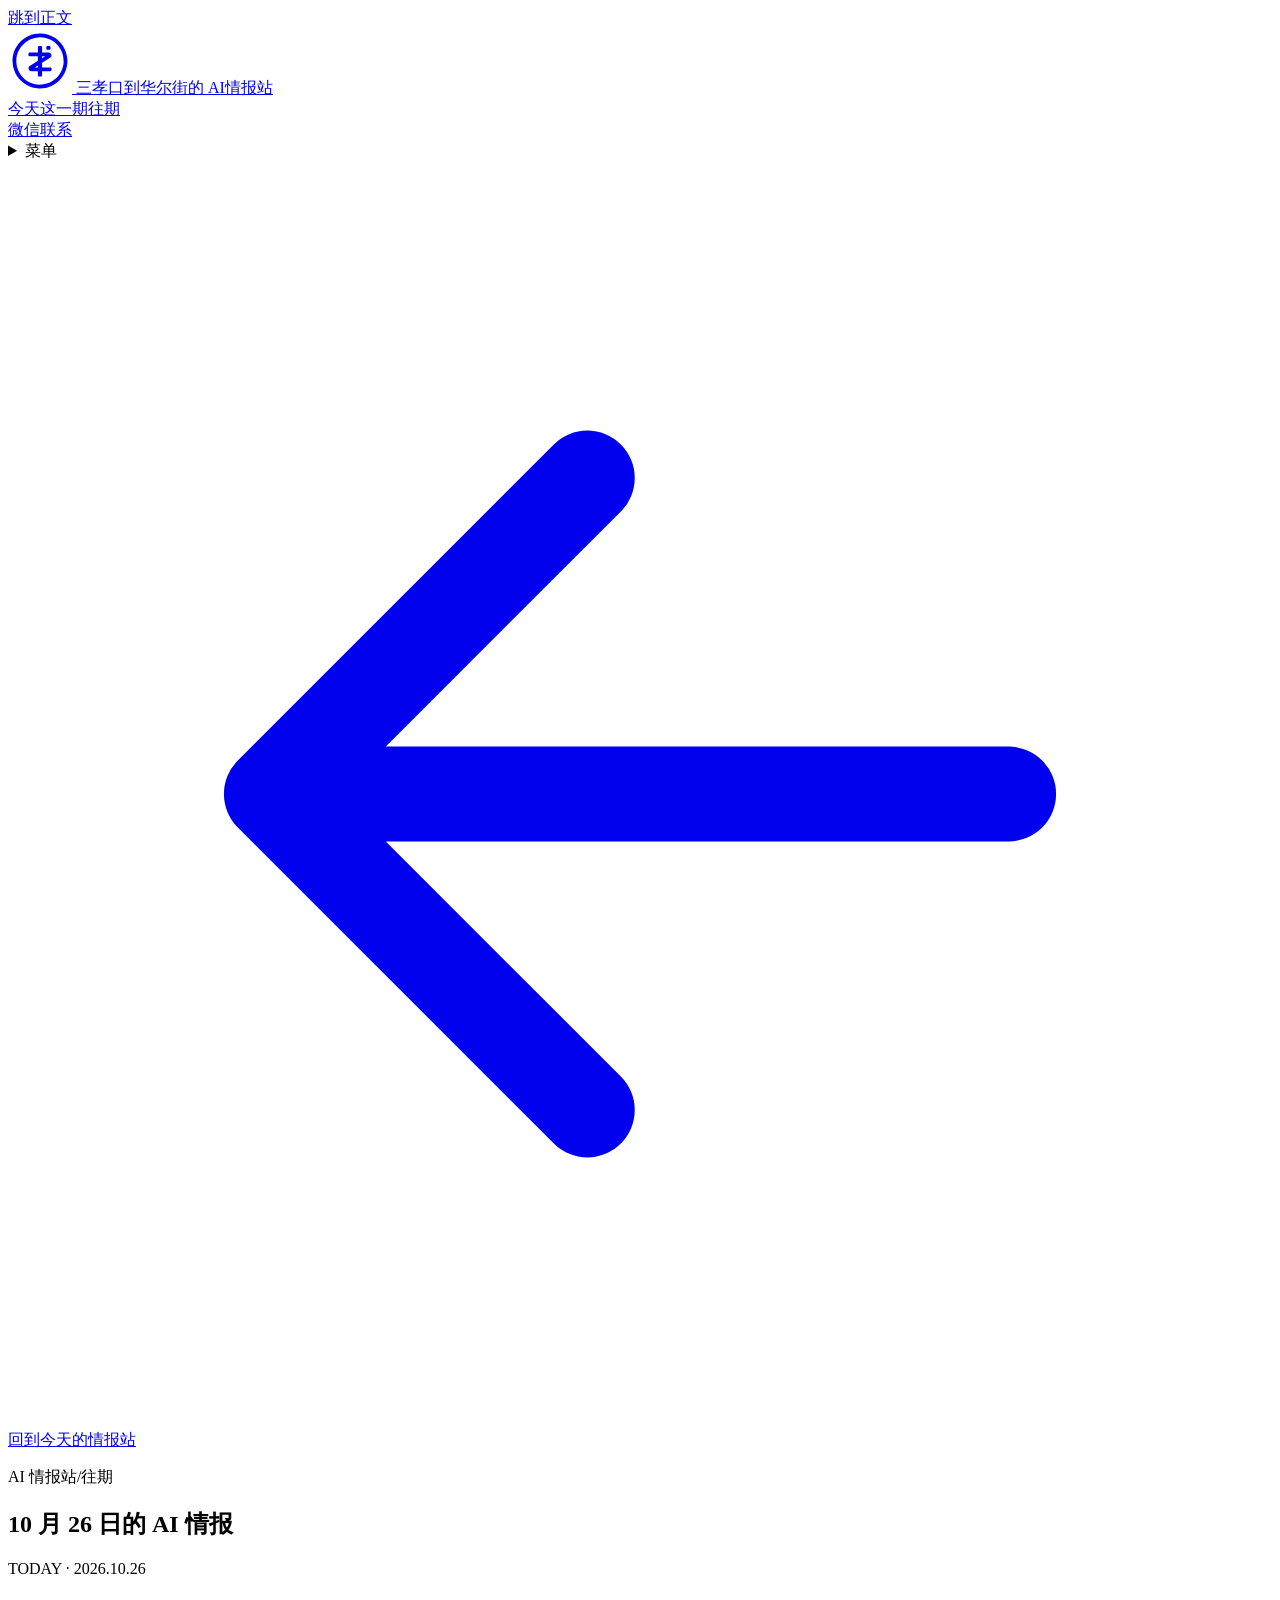
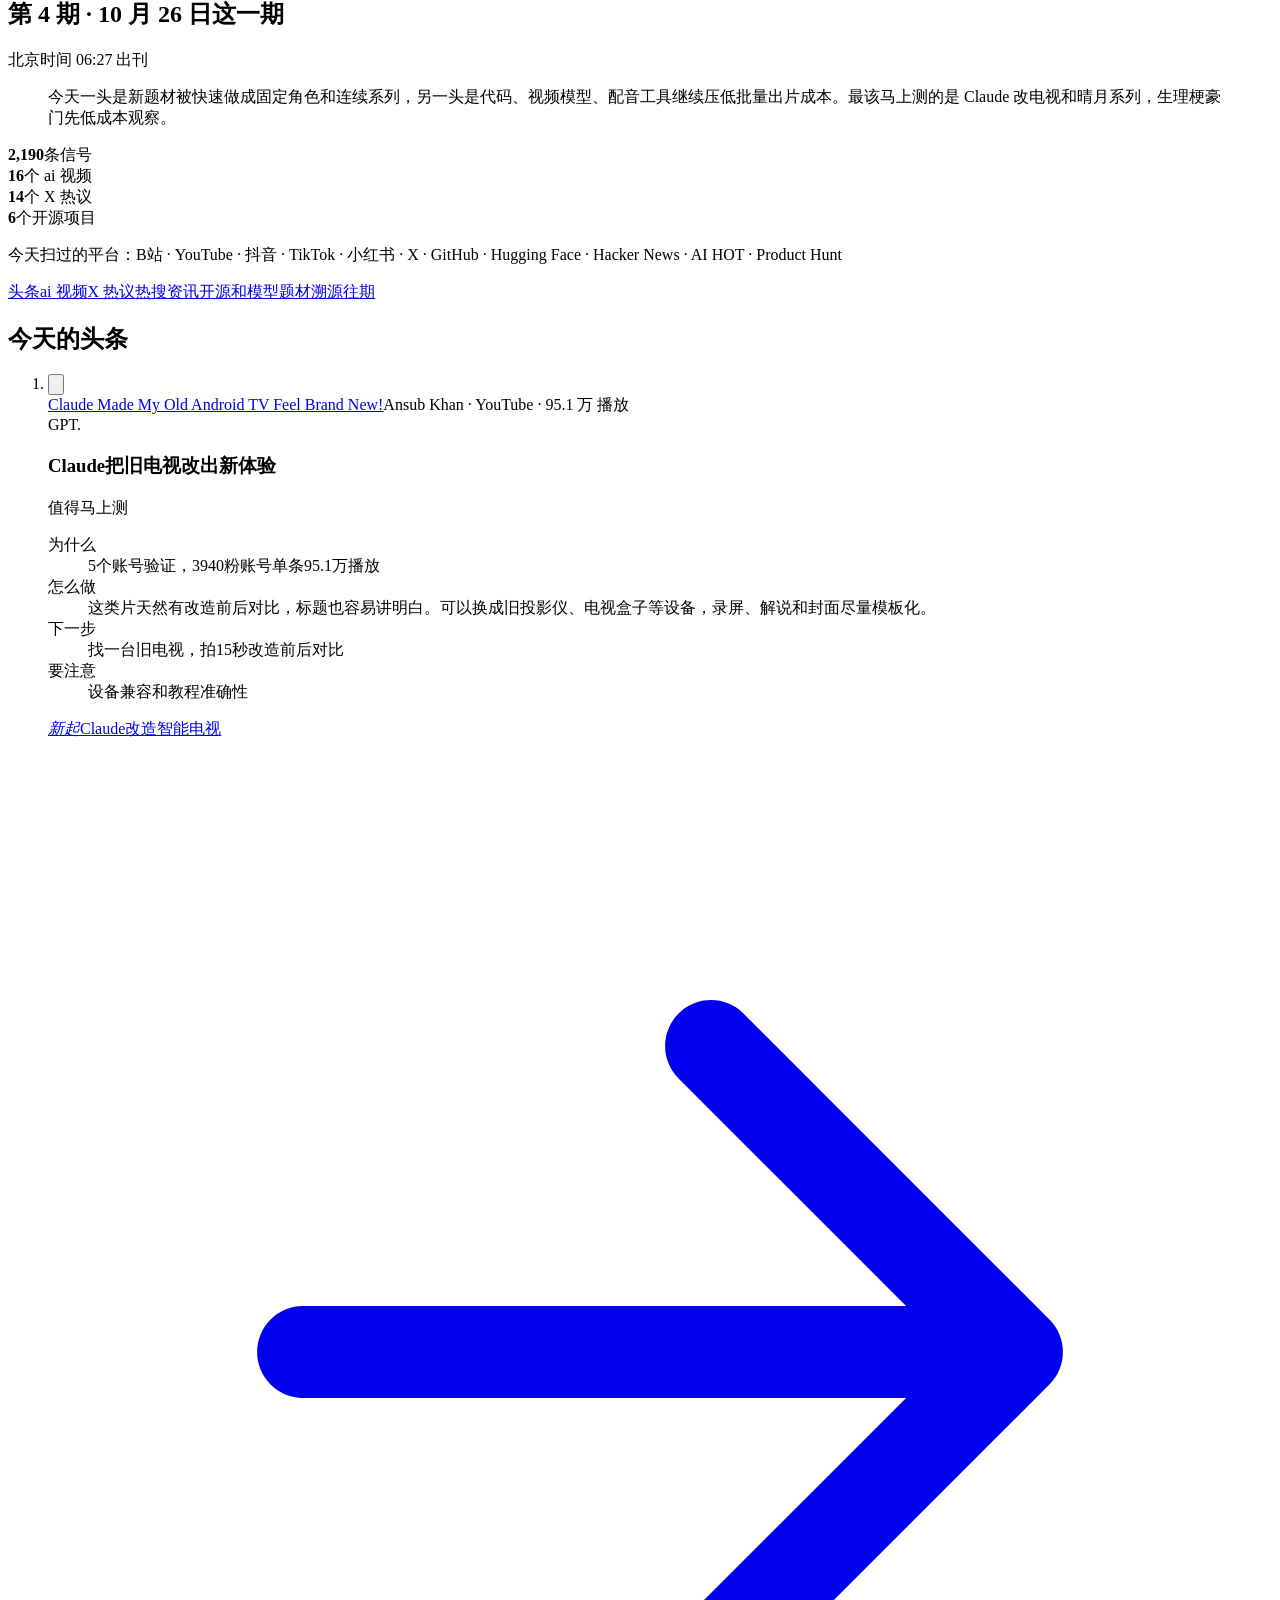
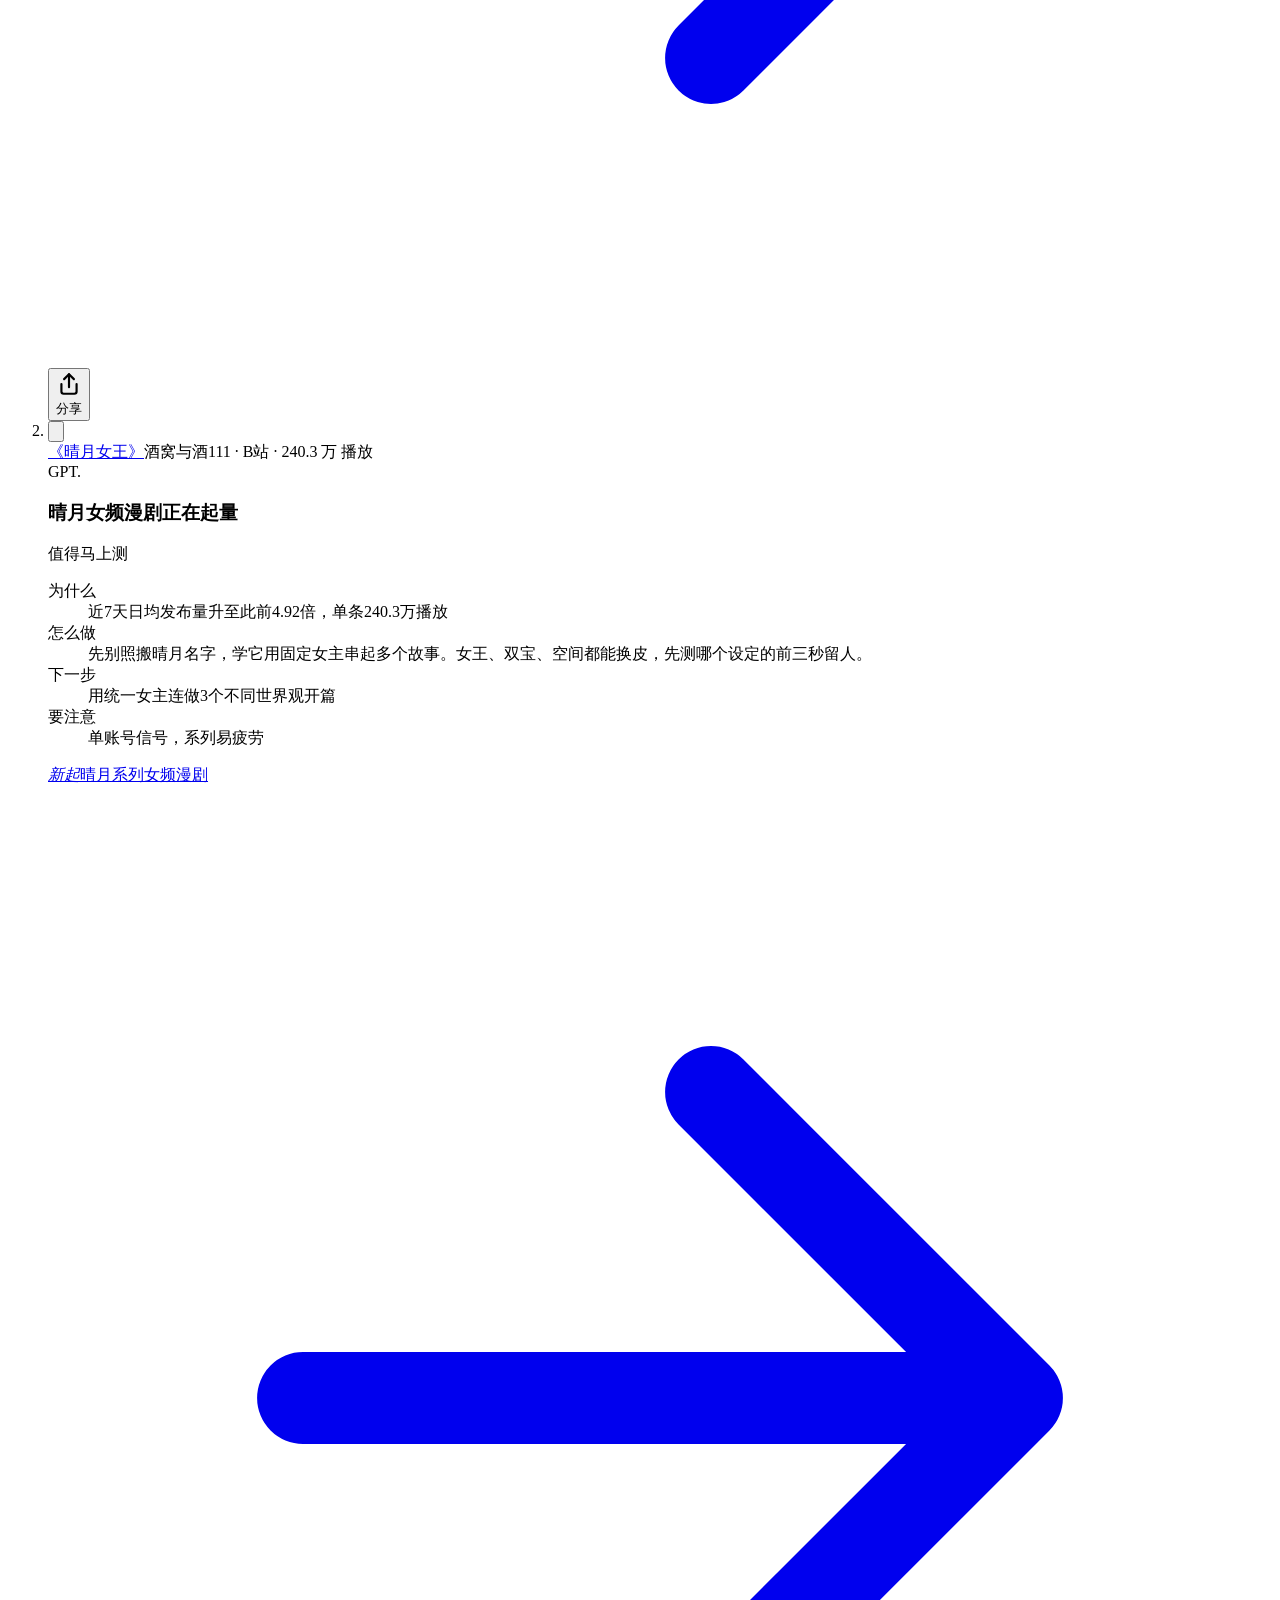
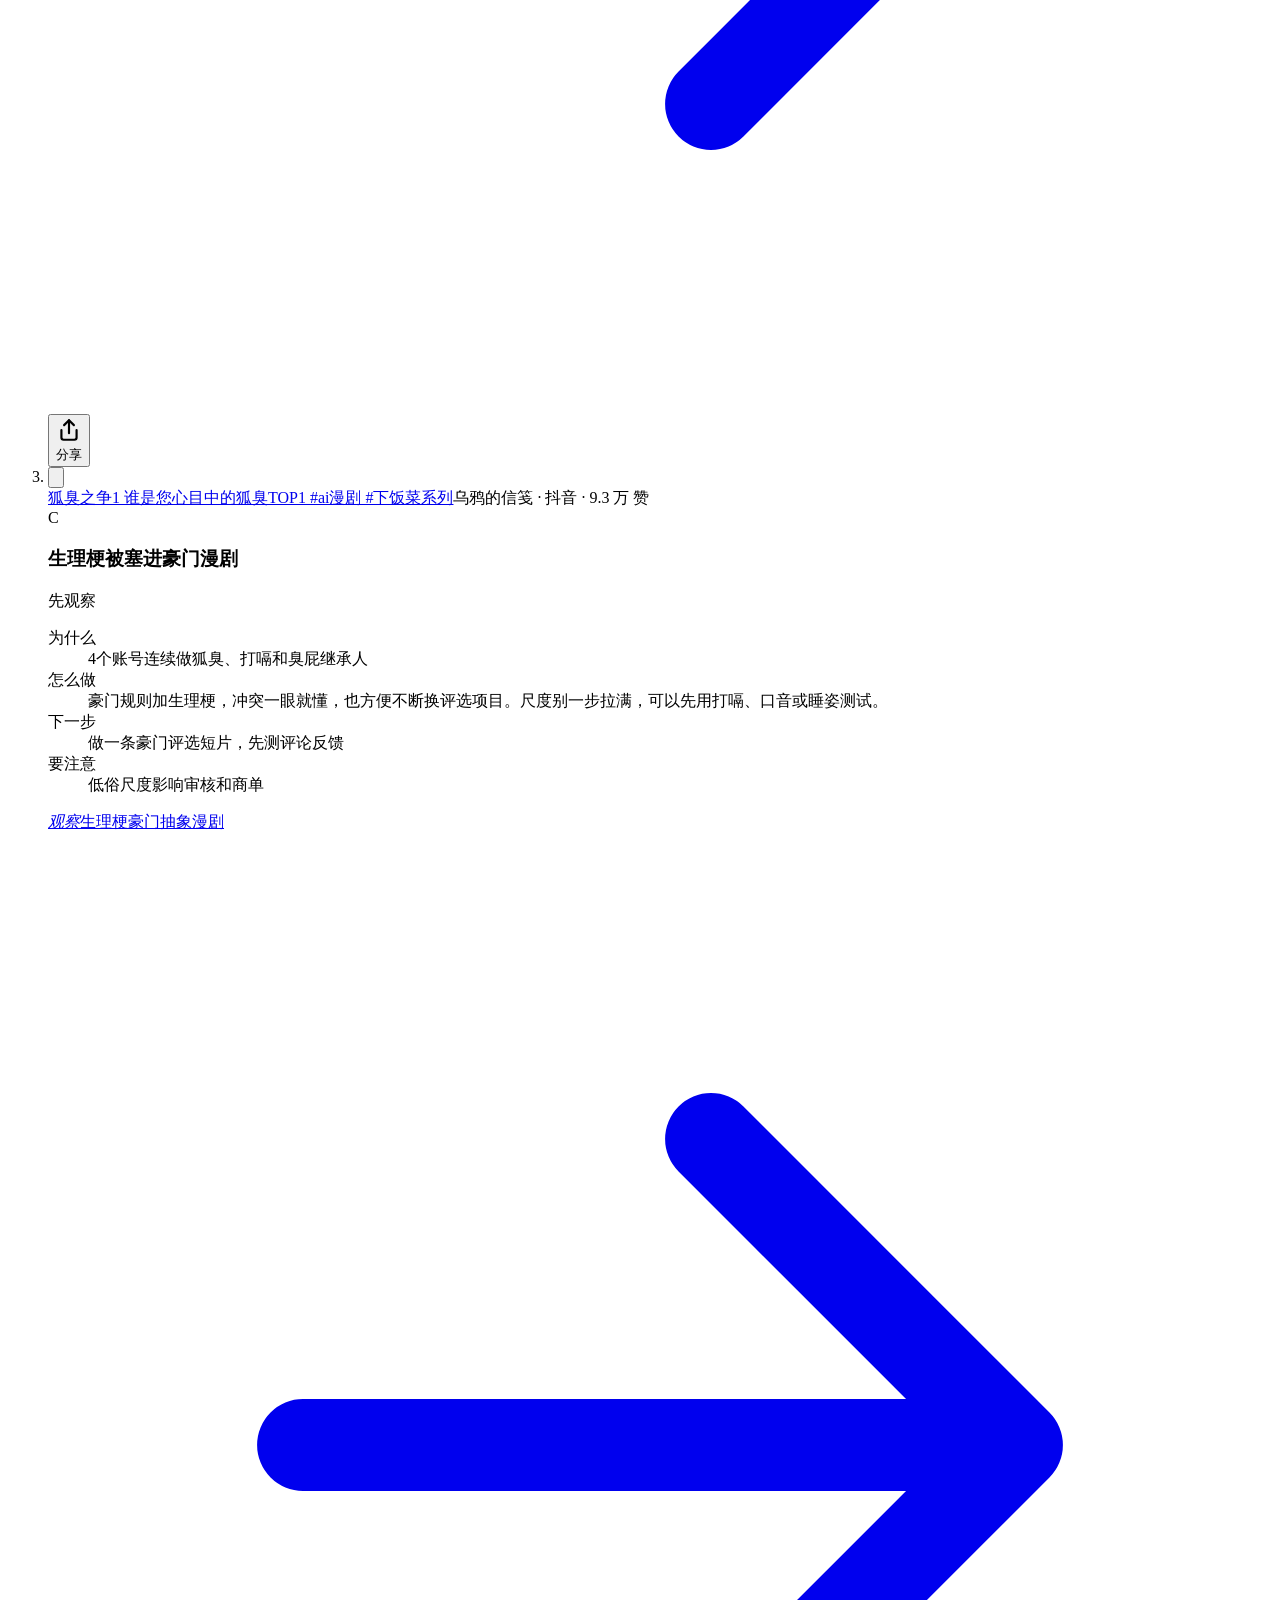
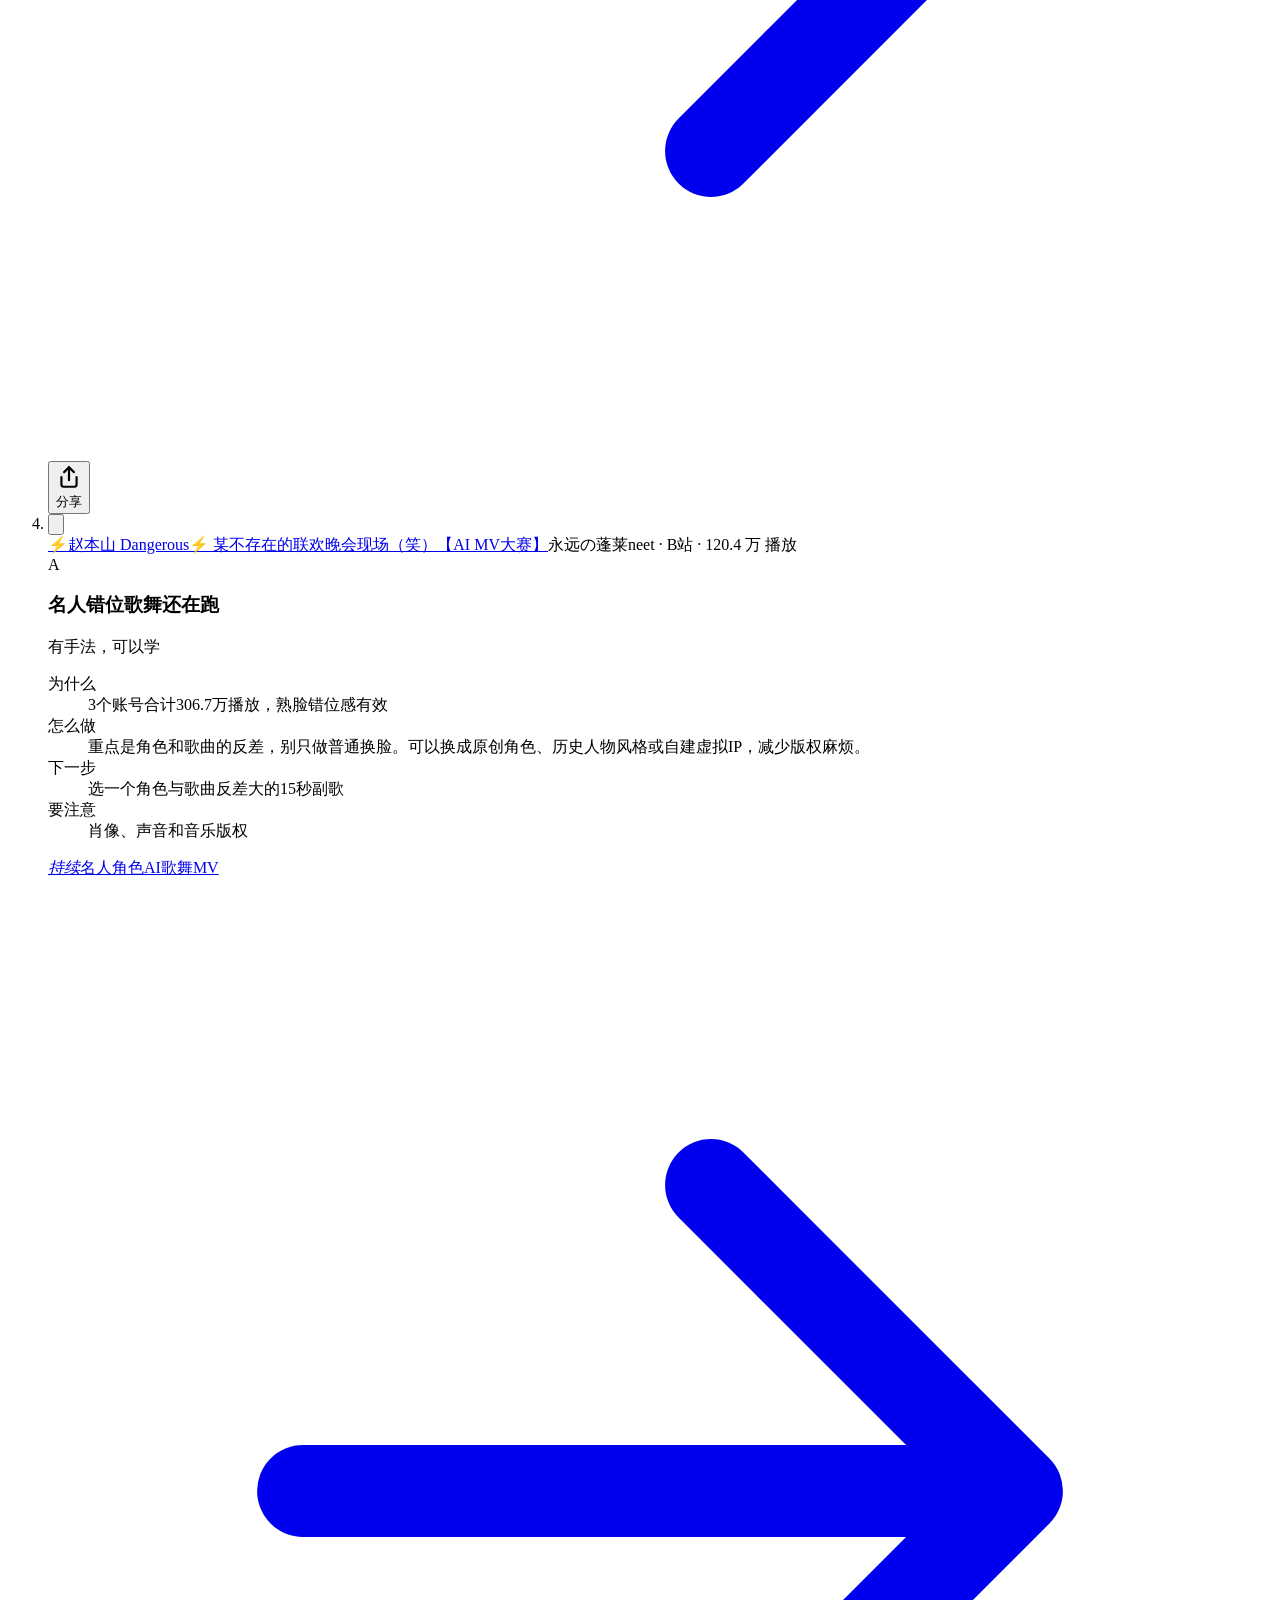
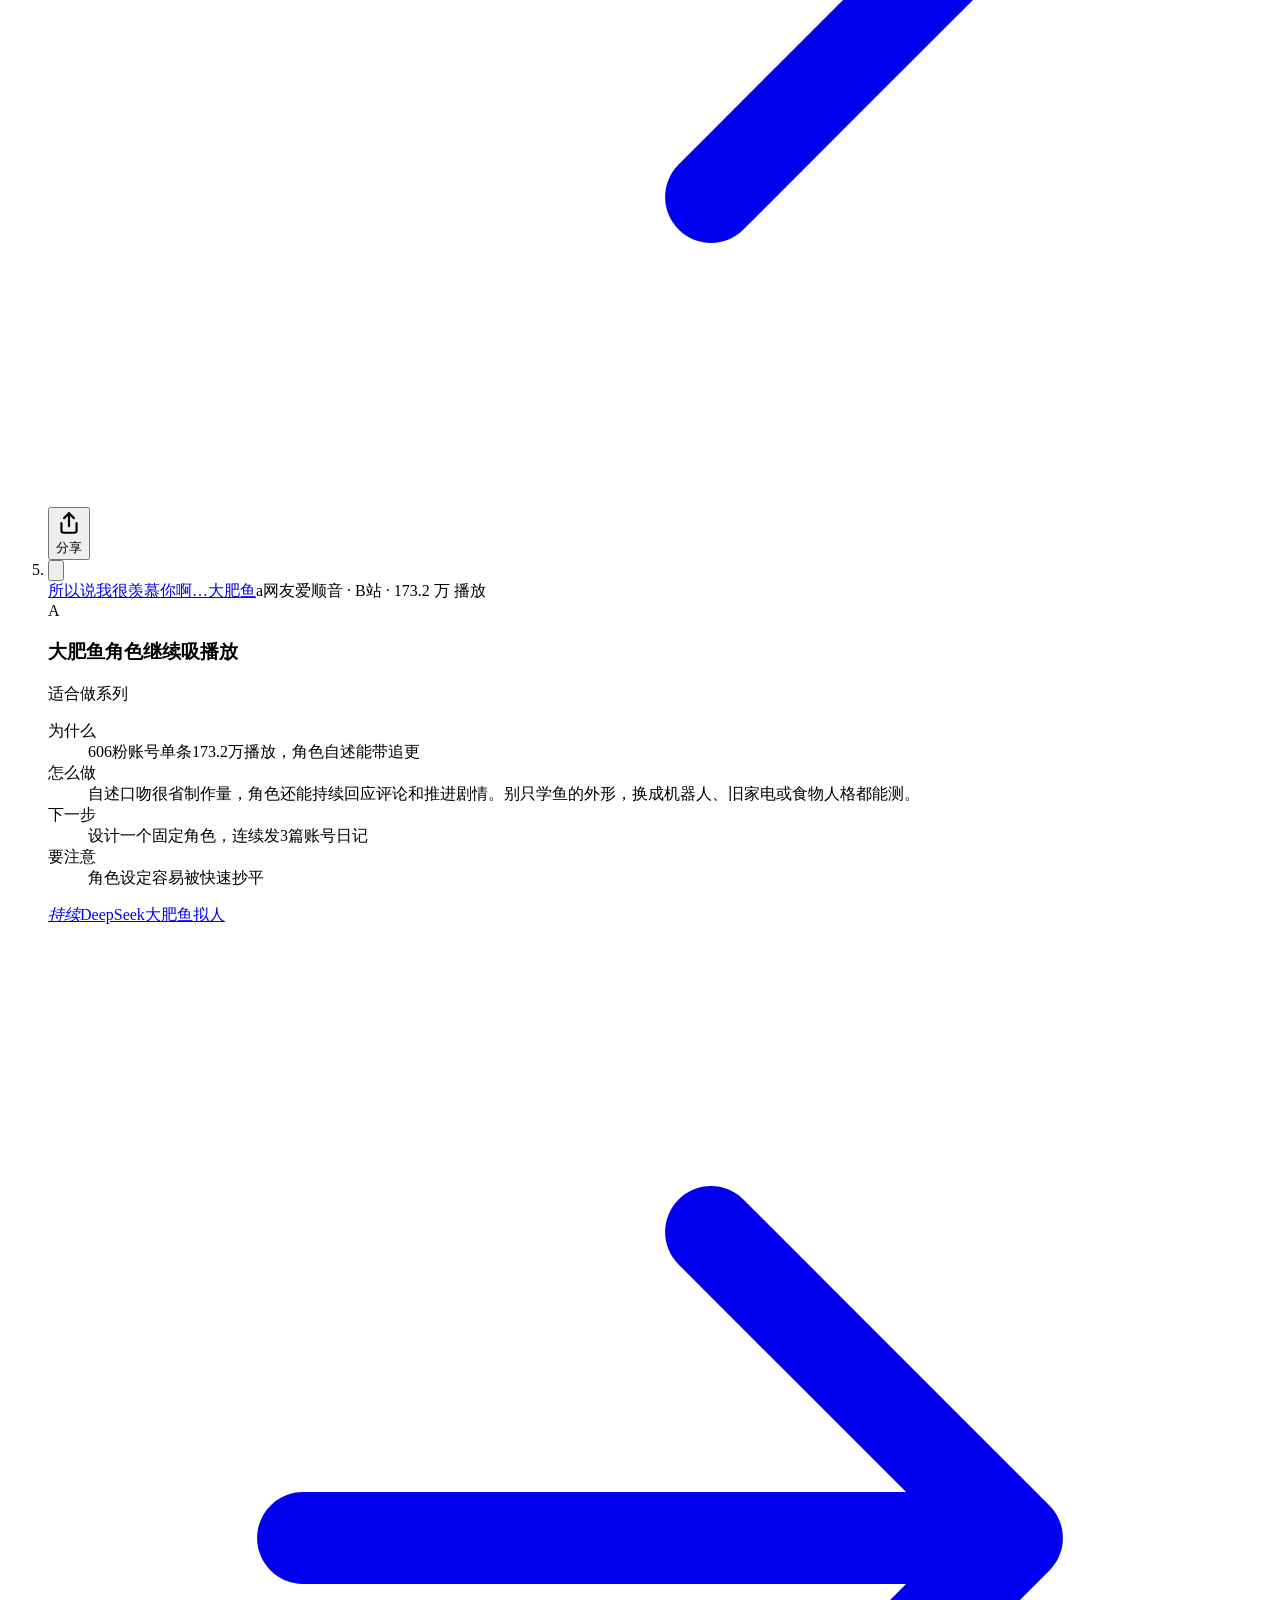
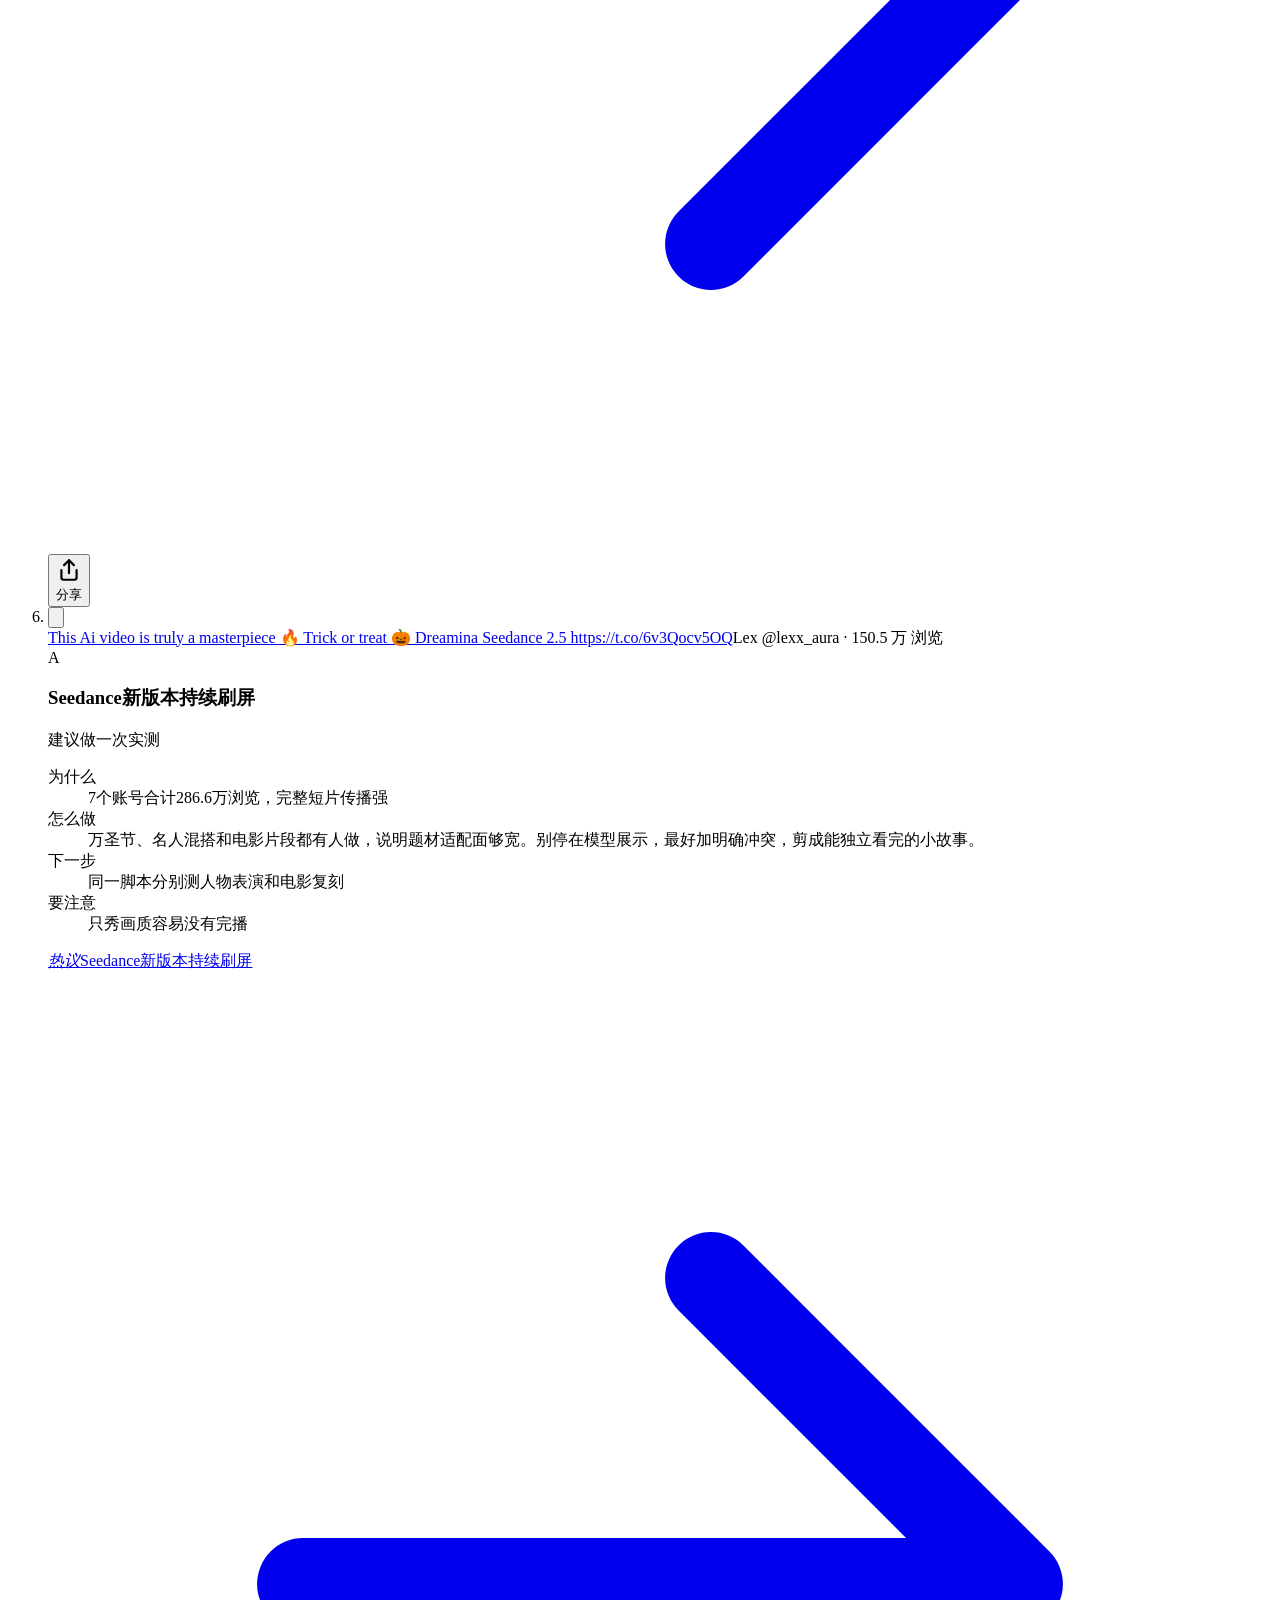
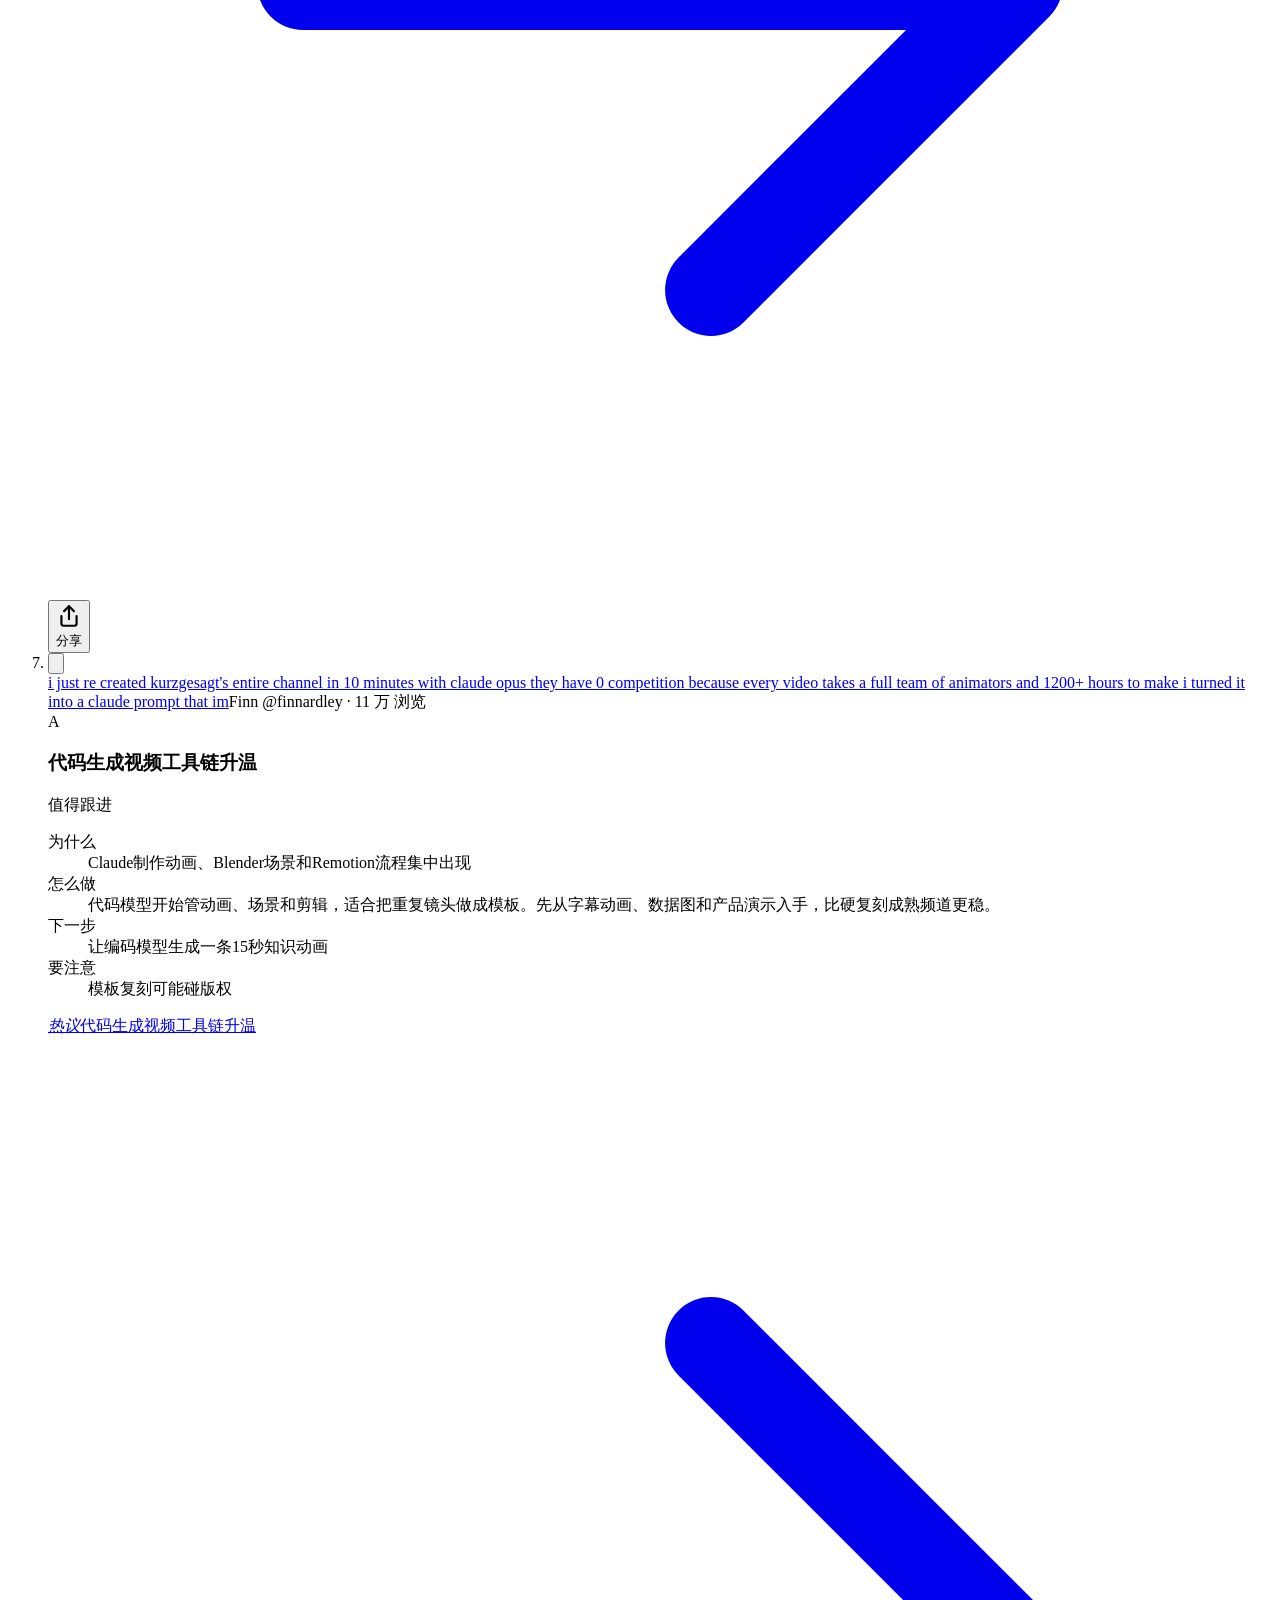
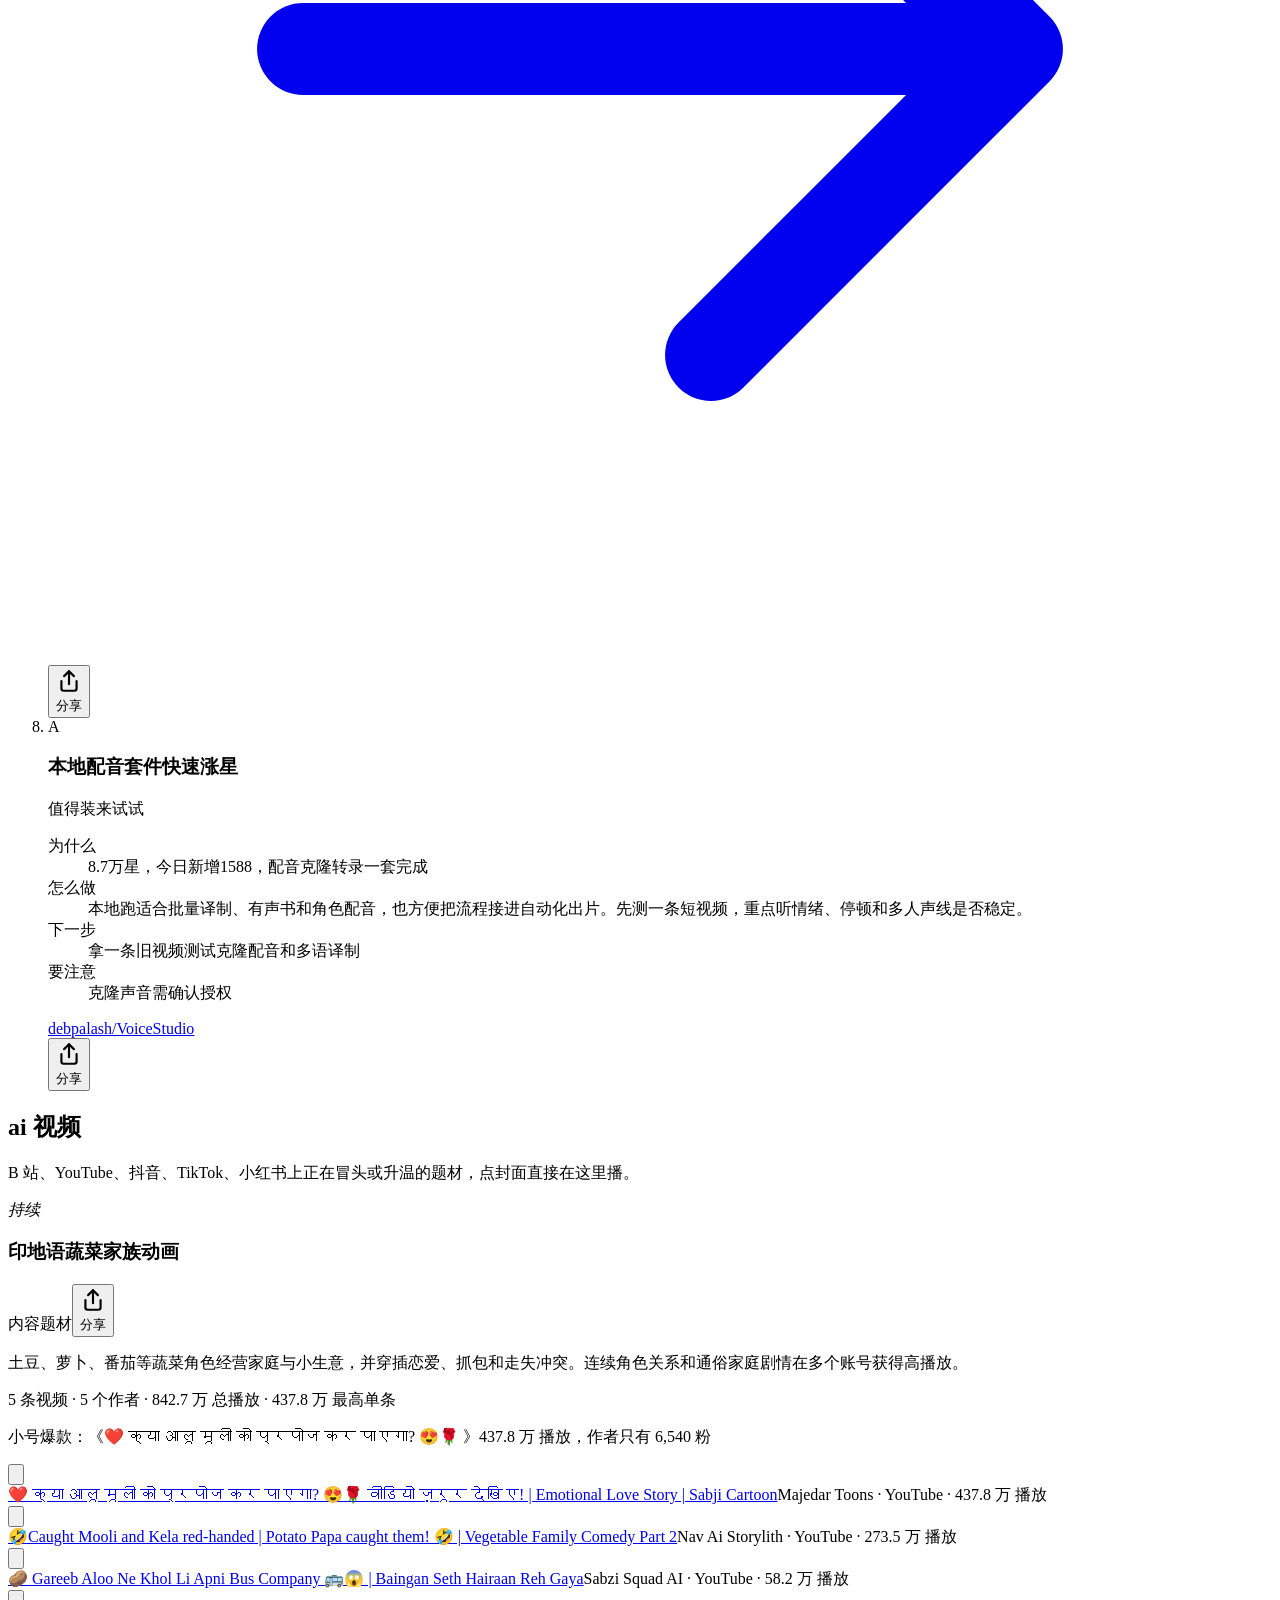
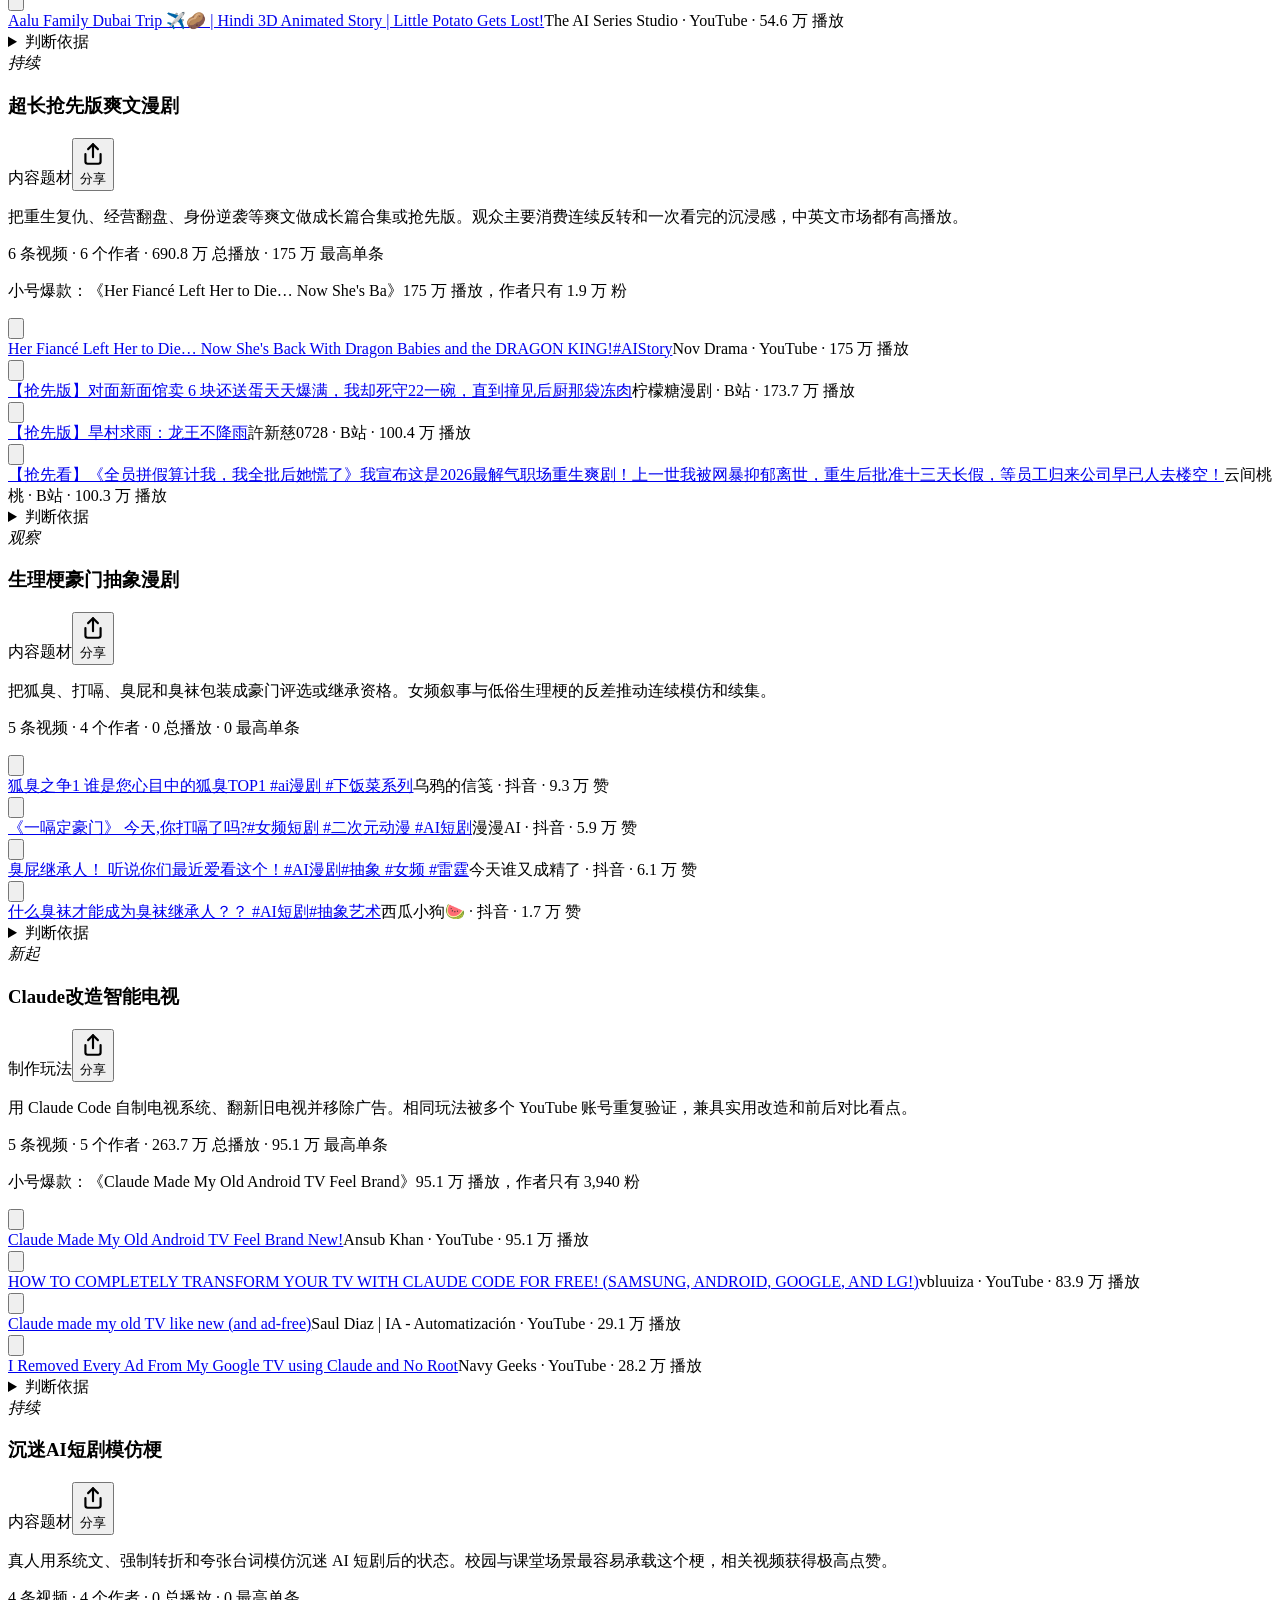
==== commit ccae6eb0: "deploy: update intelligence 2026-10-26" ====
--- a/radar/index.html
+++ b/radar/index.html
@@ -4,16 +4,16 @@
 <head>
 <meta charset="utf-8"/>
 <meta content="width=device-width, initial-scale=1, viewport-fit=cover" name="viewport"/>
-<title>10 月 25 日 AI 情报：印地语蔬菜家族动画升温、Claude开始改造旧电视 · 三孝口到华尔街的 AI情报站</title>
-<meta content="今天两条线最明显，印地语蔬菜连续剧、经典角色翻唱都在起量，低成本系列化内容还有空间。生产端也在提速，Claude改电视、代码直接做视频，加上Seedance和Kling更新，都值得尽快跑一轮测试。" name="description"/>
+<title>10 月 26 日 AI 情报：Claude把旧电视改出新体验、晴月女频漫剧正在起量 · 三孝口到华尔街的 AI情报站</title>
+<meta content="今天一头是新题材被快速做成固定角色和连续系列，另一头是代码、视频模型、配音工具继续压低批量出片成本。最该马上测的是 Claude 改电视和晴月系列，生理梗豪门先低成本观察。" name="description"/>
 <meta content="#17171b" name="theme-color"/>
 <meta content="no-referrer" name="referrer"/>
-<link href="/caijix/radar/2026-10-25/" rel="canonical"/>
+<link href="/caijix/radar/2026-10-26/" rel="canonical"/>
 <meta content="三孝口到华尔街的 AI情报站" property="og:site_name"/>
-<meta content="10 月 25 日 AI 情报：印地语蔬菜家族动画升温、Claude开始改造旧电视 · 三孝口到华尔街的 AI情报站" property="og:title"/>
-<meta content="今天两条线最明显，印地语蔬菜连续剧、经典角色翻唱都在起量，低成本系列化内容还有空间。生产端也在提速，Claude改电视、代码直接做视频，加上Seedance和Kling更新，都值得尽快跑一轮测试。" property="og:description"/>
+<meta content="10 月 26 日 AI 情报：Claude把旧电视改出新体验、晴月女频漫剧正在起量 · 三孝口到华尔街的 AI情报站" property="og:title"/>
+<meta content="今天一头是新题材被快速做成固定角色和连续系列，另一头是代码、视频模型、配音工具继续压低批量出片成本。最该马上测的是 Claude 改电视和晴月系列，生理梗豪门先低成本观察。" property="og:description"/>
 <meta content="website" property="og:type"/>
-<meta content="/caijix/radar/2026-10-25/" property="og:url"/>
+<meta content="/caijix/radar/2026-10-26/" property="og:url"/>
 <meta content="summary" name="twitter:card"/>
 <link href="/caijix/assets/favicon.svg" rel="icon" type="image/svg+xml"/>
 <link href="/caijix/assets/style.css" rel="stylesheet"/>
@@ -39,18 +39,18 @@
 <section class="p-hero slim"><div aria-hidden="true" class="hero-bg"><div class="gridlines"></div><div class="orb a"></div><div class="orb b"></div><div class="orb c"></div></div><div class="wrap">
 <a class="back" href="/caijix/radar/"><svg aria-hidden="true" class="i" fill="none" focusable="false" stroke="currentColor" stroke-linecap="round" stroke-linejoin="round" stroke-width="1.8" viewbox="0 0 24 24"><path d="M19 12H5M11 6l-6 6 6 6"></path></svg>回到今天的情报站</a>
 <p class="eyebrow"><span class="pulse"></span>AI 情报站<span class="sep">/</span>往期</p>
-<h1>10 月 25 日的 AI 情报</h1></div></section>
+<h1>10 月 26 日的 AI 情报</h1></div></section>
 <div id="today"></div>
 <section class="section tight"><div class="wrap">
 <div class="radar-today" data-glow="">
-<div class="today-head"><div><p class="kicker">TODAY · 2026.10.25</p><h2>第 3 期 · 10 月 25 日这一期</h2></div>
-<span class="stamp">北京时间 06:28 出刊</span></div>
-<blockquote class="summary">今天两条线最明显，印地语蔬菜连续剧、经典角色翻唱都在起量，低成本系列化内容还有空间。生产端也在提速，Claude改电视、代码直接做视频，加上Seedance和Kling更新，都值得尽快跑一轮测试。</blockquote>
-<div class="counts"><div><b>2,221</b><span>条信号</span></div><div><b>15</b><span>个 ai 视频</span></div><div><b>14</b><span>个 X 热议</span></div><div><b>10</b><span>个开源项目</span></div></div>
-<p class="plats">今天扫过的平台：B站 · YouTube · 抖音 · TikTok · 小红书 · X · GitHub · Hugging Face · Hacker News · AI HOT · 量子位 · Product Hunt</p>
+<div class="today-head"><div><p class="kicker">TODAY · 2026.10.26</p><h2>第 4 期 · 10 月 26 日这一期</h2></div>
+<span class="stamp">北京时间 06:27 出刊</span></div>
+<blockquote class="summary">今天一头是新题材被快速做成固定角色和连续系列，另一头是代码、视频模型、配音工具继续压低批量出片成本。最该马上测的是 Claude 改电视和晴月系列，生理梗豪门先低成本观察。</blockquote>
+<div class="counts"><div><b>2,190</b><span>条信号</span></div><div><b>16</b><span>个 ai 视频</span></div><div><b>14</b><span>个 X 热议</span></div><div><b>6</b><span>个开源项目</span></div></div>
+<p class="plats">今天扫过的平台：B站 · YouTube · 抖音 · TikTok · 小红书 · X · GitHub · Hugging Face · Hacker News · AI HOT · Product Hunt</p>
 </div>
 <nav aria-label="本期目录" class="rtabs"><a href="#r-head">头条</a><a href="#r-video">ai 视频</a><a href="#r-x">X 热议</a><a href="#r-hot">热搜</a><a href="#r-news">资讯</a><a href="#r-tools">开源和模型</a><a href="#r-deep">题材溯源</a><a href="#r-past">往期</a></nav>
-<section class="rsec" id="r-head"><h2>今天的头条</h2><ol class="heads big"><li class="head has-media" data-glow="" id="h-1"><div class="h-media"><div class="sample"><button aria-label="播放：❤️ क्या आलू मूली को प्रपोज कर पाएगा? 😍🌹 वीडियो ज" class="s-media" data-play="https://www.youtube-nocookie.com/embed/h3778Ou2Cks?autoplay=1&amp;rel=0&amp;playsinline=1" type="button"><img alt="" decoding="async" loading="lazy" referrerpolicy="no-referrer" src="https://i.ytimg.com/vi/h3778Ou2Cks/hqdefault.jpg"/><span class="s-play"><svg aria-hidden="true" class="i" fill="none" focusable="false" stroke="currentColor" stroke-linecap="round" stroke-linejoin="round" stroke-width="1.8" viewbox="0 0 24 24"><path d="M8 5.5v13l11-6.5z" fill="currentColor" stroke="none"></path></svg></span></button><div class="s-body"><a class="s-title" href="https://www.youtube.com/watch?v=h3778Ou2Cks" rel="noopener noreferrer" target="_blank">❤️ क्या आलू मूली को प्रपोज कर पाएगा? 😍🌹 वीडियो ज़रूर देखिए! | Emotional Love Story | Sabji Cartoon</a><span class="s-meta">Majedar Toons · YouTube · 432.1 万 播放</span></div></div></div><div class="h-text"><span class="grade g-S">GPT.</span><div><h3>印地语蔬菜家族动画升温</h3><p class="verdict">值得马上测</p><dl class="h-rows"><div><dt>为什么</dt><dd>6个账号跟进，6540粉账号单条432.1万播放</dd></div><div><dt>怎么做</dt><dd>固定蔬菜角色很适合批量做，家庭、恋爱、创业都能持续换剧情。先用AI统一人设和场景，再找母语用户校对台词。</dd></div><div><dt>下一步</dt><dd>先做3集土豆家庭创业短剧，统一角色和片尾钩子</dd></div><div><dt>要注意</dt><dd>印地语对白和文化梗容易翻车</dd></div></dl><div class="h-links"><a href="/caijix/radar/2026-10-25/#t-3"><em class="lab t-up">升温</em>印地语蔬菜家族动画<svg aria-hidden="true" class="i" fill="none" focusable="false" stroke="currentColor" stroke-linecap="round" stroke-linejoin="round" stroke-width="1.8" viewbox="0 0 24 24"><path d="M5 12h14M13 6l6 6-6 6"></path></svg></a></div></div><button aria-haspopup="dialog" aria-label="生成分享卡片：印地语蔬菜家族动画升温" class="share-btn" data-share="h-1" type="button"><svg aria-hidden="true" class="i" fill="none" focusable="false" stroke="currentColor" stroke-linecap="round" stroke-linejoin="round" stroke-width="2" viewbox="0 0 24 24"><path d="M12 15V3"></path><path d="M7.5 7.5 12 3l4.5 4.5"></path><path d="M5 12v7a2 2 0 0 0 2 2h10a2 2 0 0 0 2-2v-7"></path></svg><span>分享</span></button></div></li><li class="head has-media" data-glow="" id="h-2"><div class="h-media"><div class="sample"><button aria-label="播放：Claude Made My Old Android TV Feel Brand New!" class="s-media" data-play="https://www.youtube-nocookie.com/embed/fP2SGGVsaB0?autoplay=1&amp;rel=0&amp;playsinline=1" type="button"><img alt="" decoding="async" loading="lazy" referrerpolicy="no-referrer" src="/caijix/assets/media/681745cb3bc8f7ba60b2.jpg"/><span class="s-play"><svg aria-hidden="true" class="i" fill="none" focusable="false" stroke="currentColor" stroke-linecap="round" stroke-linejoin="round" stroke-width="1.8" viewbox="0 0 24 24"><path d="M8 5.5v13l11-6.5z" fill="currentColor" stroke="none"></path></svg></span></button><div class="s-body"><a class="s-title" href="https://www.youtube.com/watch?v=fP2SGGVsaB0" rel="noopener noreferrer" target="_blank">Claude Made My Old Android TV Feel Brand New!</a><span class="s-meta">Ansub Khan · YouTube · 91.1 万 播放</span></div></div></div><div class="h-text"><span class="grade g-S">GPT.</span><div><h3>Claude开始改造旧电视</h3><p class="verdict">值得马上测</p><dl class="h-rows"><div><dt>为什么</dt><dd>近10天出现16条，3940粉账号单条91.1万播放</dd></div><div><dt>怎么做</dt><dd>这个题材需求很直白，旧设备改造前后也有天然反差。国内可以换成旧平板、电视盒子或车机，做成一机一集。</dd></div><div><dt>下一步</dt><dd>找一台旧电视，录制改造前后和去广告全过程</dd></div><div><dt>要注意</dt><dd>不同电视系统适配难度不一</dd></div></dl><div class="h-links"><a href="/caijix/radar/2026-10-25/#t-6"><em class="lab t-new">新起</em>Claude改造智能电视<svg aria-hidden="true" class="i" fill="none" focusable="false" stroke="currentColor" stroke-linecap="round" stroke-linejoin="round" stroke-width="1.8" viewbox="0 0 24 24"><path d="M5 12h14M13 6l6 6-6 6"></path></svg></a></div></div><button aria-haspopup="dialog" aria-label="生成分享卡片：Claude开始改造旧电视" class="share-btn" data-share="h-2" type="button"><svg aria-hidden="true" class="i" fill="none" focusable="false" stroke="currentColor" stroke-linecap="round" stroke-linejoin="round" stroke-width="2" viewbox="0 0 24 24"><path d="M12 15V3"></path><path d="M7.5 7.5 12 3l4.5 4.5"></path><path d="M5 12v7a2 2 0 0 0 2 2h10a2 2 0 0 0 2-2v-7"></path></svg><span>分享</span></button></div></li><li class="head has-media" data-glow="" id="h-3"><div class="h-media"><div class="sample"><button aria-label="播放：赵本山携手象牙山巨头们激情演唱《Uptown Funk》" class="s-media" data-play="https://player.bilibili.com/player.html?isOutside=true&amp;bvid=BV1T8J66CEEu&amp;autoplay=1&amp;danmaku=0&amp;high_quality=1" type="button"><img alt="" decoding="async" loading="lazy" referrerpolicy="no-referrer" src="/caijix/assets/media/a41c03e9cca2f4abe3a4.jpg"/><span class="s-play"><svg aria-hidden="true" class="i" fill="none" focusable="false" stroke="currentColor" stroke-linecap="round" stroke-linejoin="round" stroke-width="1.8" viewbox="0 0 24 24"><path d="M8 5.5v13l11-6.5z" fill="currentColor" stroke="none"></path></svg></span></button><div class="s-body"><a class="s-title" href="https://www.bilibili.com/video/BV1T8J66CEEu" rel="noopener noreferrer" target="_blank">赵本山携手象牙山巨头们激情演唱《Uptown Funk》</a><span class="s-meta">小朱佩琪66 · B站 · 306.2 万 播放</span></div></div></div><div class="h-text"><span class="grade g-S">GPT.</span><div><h3>经典角色翻唱MV升温</h3><p class="verdict">有手法，可以学一下</p><dl class="h-rows"><div><dt>为什么</dt><dd>近7天相关标题增至12条，单条最高306.2万播放</dd></div><div><dt>怎么做</dt><dd>群像舞台、角色错位和熟歌，组合起来很容易出记忆点。别只换脸翻唱，可以改成方言、年代秀或角色对唱，优先使用自有形象。</dd></div><div><dt>下一步</dt><dd>用3个自有角色合唱一首歌，先测30秒副歌</dd></div><div><dt>要注意</dt><dd>角色形象和歌曲版权风险高</dd></div></dl><div class="h-links"><a href="/caijix/radar/2026-10-25/#t-11"><em class="lab t-up">升温</em>经典角色AI翻唱MV<svg aria-hidden="true" class="i" fill="none" focusable="false" stroke="currentColor" stroke-linecap="round" stroke-linejoin="round" stroke-width="1.8" viewbox="0 0 24 24"><path d="M5 12h14M13 6l6 6-6 6"></path></svg></a></div></div><button aria-haspopup="dialog" aria-label="生成分享卡片：经典角色翻唱MV升温" class="share-btn" data-share="h-3" type="button"><svg aria-hidden="true" class="i" fill="none" focusable="false" stroke="currentColor" stroke-linecap="round" stroke-linejoin="round" stroke-width="2" viewbox="0 0 24 24"><path d="M12 15V3"></path><path d="M7.5 7.5 12 3l4.5 4.5"></path><path d="M5 12v7a2 2 0 0 0 2 2h10a2 2 0 0 0 2-2v-7"></path></svg><span>分享</span></button></div></li><li class="head has-media" data-glow="" id="h-4"><div class="h-media"><div class="sample"><button aria-label="播放：This Ai video is truly a masterpiece 🔥 Trick or " class="s-media" data-video="https://video.twimg.com/amplify_video/2113626326661836800/vid/avc1/1280x720/a6A5Fh2FKSQXPUwS.mp4?tag=29" type="button"><img alt="" decoding="async" loading="lazy" referrerpolicy="no-referrer" src="https://pbs.twimg.com/amplify_video_thumb/2113626326661836800/img/Rk6mzA_RPknpihcN.jpg"/><span class="s-play"><svg aria-hidden="true" class="i" fill="none" focusable="false" stroke="currentColor" stroke-linecap="round" stroke-linejoin="round" stroke-width="1.8" viewbox="0 0 24 24"><path d="M8 5.5v13l11-6.5z" fill="currentColor" stroke="none"></path></svg></span></button><div class="s-body"><a class="s-title" href="https://x.com/lexx_aura/status/2113626647802876372" rel="noopener noreferrer" target="_blank">This Ai video is truly a masterpiece 🔥 Trick or treat 🎃 Dreamina Seedance 2.5 https://t.co/6v3Qocv5OQ</a><span class="s-meta">Lex @lexx_aura · 94.5 万 浏览</span></div></div></div><div class="h-text"><span class="grade g-S">GPT.</span><div><h3>Seedance新版本走红</h3><p class="verdict">值得马上测</p><dl class="h-rows"><div><dt>为什么</dt><dd>9条推文合计221.6万浏览，表情和运镜受关注</dd></div><div><dt>怎么做</dt><dd>先拿难点镜头测，重点看脸部表情、运动过程和镜头衔接。跑通后再做万圣节、真人对战这类强视觉短片，别一上来做长剧情。</dd></div><div><dt>下一步</dt><dd>用同一角色测试表情近景、对战和复古镜头</dd></div><div><dt>要注意</dt><dd>热门案例不代表批量稳定</dd></div></dl><div class="h-links"><a href="/caijix/radar/2026-10-25/#t-75"><em class="lab t-hot">热议</em>Seedance新版本走红<svg aria-hidden="true" class="i" fill="none" focusable="false" stroke="currentColor" stroke-linecap="round" stroke-linejoin="round" stroke-width="1.8" viewbox="0 0 24 24"><path d="M5 12h14M13 6l6 6-6 6"></path></svg></a></div></div><button aria-haspopup="dialog" aria-label="生成分享卡片：Seedance新版本走红" class="share-btn" data-share="h-4" type="button"><svg aria-hidden="true" class="i" fill="none" focusable="false" stroke="currentColor" stroke-linecap="round" stroke-linejoin="round" stroke-width="2" viewbox="0 0 24 24"><path d="M12 15V3"></path><path d="M7.5 7.5 12 3l4.5 4.5"></path><path d="M5 12v7a2 2 0 0 0 2 2h10a2 2 0 0 0 2-2v-7"></path></svg><span>分享</span></button></div></li><li class="head has-media" data-glow="" id="h-5"><div class="h-media"><div class="sample"><button aria-label="播放：Kling 4 is live on Buzzy. Omni Reference for con" class="s-media" data-video="https://video.twimg.com/amplify_video/2113226615907835904/vid/avc1/1280x720/7mxQYuOemjLfkDg6.mp4?tag=29" type="button"><img alt="" decoding="async" loading="lazy" referrerpolicy="no-referrer" src="https://pbs.twimg.com/amplify_video_thumb/2113226615907835904/img/4VdIYZ5V6xE2-9QA.jpg"/><span class="s-play"><svg aria-hidden="true" class="i" fill="none" focusable="false" stroke="currentColor" stroke-linecap="round" stroke-linejoin="round" stroke-width="1.8" viewbox="0 0 24 24"><path d="M8 5.5v13l11-6.5z" fill="currentColor" stroke="none"></path></svg></span></button><div class="s-body"><a class="s-title" href="https://x.com/Buzzy_now_AI/status/2113269428309926358" rel="noopener noreferrer" target="_blank">Kling 4 is live on Buzzy. Omni Reference for consistent characters and objects Up to 30 seconds in one generation Start / Middle / End frame control Next-level cinematic motion Available now on Buzzy. https://t.co/NcMC</a><span class="s-meta">Buzzy Now @Buzzy_now_AI · 101.3 万 浏览</span></div></div></div><div class="h-text"><span class="grade g-S">GPT.</span><div><h3>Kling 4开放30秒带声API</h3><p class="verdict">值得马上测</p><dl class="h-rows"><div><dt>为什么</dt><dd>最长30秒、支持原生音频，相关讨论集中出现</dd></div><div><dt>怎么做</dt><dd>30秒带声视频更接近一条完整短剧情节，批量出片少了不少拼接工作。先做双角色、单场景、一个冲突，别把人物和动作塞得太满。</dd></div><div><dt>下一步</dt><dd>用多参考做一段校车冲突，测试角色连续性</dd></div><div><dt>要注意</dt><dd>长镜头一致性仍需实测</dd></div></dl><div class="h-links"><a href="/caijix/radar/2026-10-25/#t-17"><em class="lab t-hot">热议</em>Kling全面上线<svg aria-hidden="true" class="i" fill="none" focusable="false" stroke="currentColor" stroke-linecap="round" stroke-linejoin="round" stroke-width="1.8" viewbox="0 0 24 24"><path d="M5 12h14M13 6l6 6-6 6"></path></svg></a><a href="https://aihot.news/items/dy6rkvc23lfrolo4y5hjg7evh" rel="noopener noreferrer" target="_blank">Kling 4.0 在 fal 上线并向所有客户开放 API</a></div></div><button aria-haspopup="dialog" aria-label="生成分享卡片：Kling 4开放30秒带声API" class="share-btn" data-share="h-5" type="button"><svg aria-hidden="true" class="i" fill="none" focusable="false" stroke="currentColor" stroke-linecap="round" stroke-linejoin="round" stroke-width="2" viewbox="0 0 24 24"><path d="M12 15V3"></path><path d="M7.5 7.5 12 3l4.5 4.5"></path><path d="M5 12v7a2 2 0 0 0 2 2h10a2 2 0 0 0 2-2v-7"></path></svg><span>分享</span></button></div></li><li class="head has-media" data-glow="" id="h-6"><div class="h-media"><div class="sample"><button aria-label="播放：卧槽😱这样发展下去，视频模型天塌了啊！ 同一个提示词，Gemini 4 Argon 和 Clau" class="s-media" data-video="https://video.twimg.com/amplify_video/2112887268285272064/vid/avc1/720x1280/K4T11TBs_ayqN7Rk.mp4?tag=29" type="button"><img alt="" decoding="async" loading="lazy" referrerpolicy="no-referrer" src="https://pbs.twimg.com/amplify_video_thumb/2112887268285272064/img/3FFPsXZ6R-KAfbYi.jpg"/><span class="s-play"><svg aria-hidden="true" class="i" fill="none" focusable="false" stroke="currentColor" stroke-linecap="round" stroke-linejoin="round" stroke-width="1.8" viewbox="0 0 24 24"><path d="M8 5.5v13l11-6.5z" fill="currentColor" stroke="none"></path></svg></span></button><div class="s-body"><a class="s-title" href="https://x.com/YxzRainy/status/2113241361625616698" rel="noopener noreferrer" target="_blank">卧槽😱这样发展下去，视频模型天塌了啊！ 同一个提示词，Gemini 4 Argon 和 Claude Opus 5.5 分别搓出了一只在宫殿里潜行的白虎。 这毛发、水雾、光影，还有电影级的画面质感，不知道的还以为是 Veo/即梦生成的！？ 众所周知，Gemini 4 Argon 不是视频模型，Claude 也没有原生视频生成能力。 所以，这他🐎到底是怎么做到的？？？ 🤯 https://t.co/C5KJliYLZi</a><span class="s-meta">兴雨 @YxzRainy · 9.2 万 浏览</span></div></div></div><div class="h-text"><span class="grade g-A">A</span><div><h3>代码生成视频持续升温</h3><p class="verdict">做一次小测试</p><dl class="h-rows"><div><dt>为什么</dt><dd>Agent已能包办建模、动画、剪辑、音效和渲染</dd></div><div><dt>怎么做</dt><dd>这条路线适合结构明确、需要精确修改的镜头，也方便复用代码和资产。可以先做产品动画、数据可视化或循环背景，暂时别硬碰复杂人物表演。</dd></div><div><dt>下一步</dt><dd>只给一句需求，让Agent完成10秒三维场景</dd></div><div><dt>要注意</dt><dd>渲染耗时和成片稳定性待验证</dd></div></dl><div class="h-links"><a href="/caijix/radar/2026-10-25/#t-20"><em class="lab t-hot">热议</em>代码生成视频持续升温<svg aria-hidden="true" class="i" fill="none" focusable="false" stroke="currentColor" stroke-linecap="round" stroke-linejoin="round" stroke-width="1.8" viewbox="0 0 24 24"><path d="M5 12h14M13 6l6 6-6 6"></path></svg></a></div></div><button aria-haspopup="dialog" aria-label="生成分享卡片：代码生成视频持续升温" class="share-btn" data-share="h-6" type="button"><svg aria-hidden="true" class="i" fill="none" focusable="false" stroke="currentColor" stroke-linecap="round" stroke-linejoin="round" stroke-width="2" viewbox="0 0 24 24"><path d="M12 15V3"></path><path d="M7.5 7.5 12 3l4.5 4.5"></path><path d="M5 12v7a2 2 0 0 0 2 2h10a2 2 0 0 0 2-2v-7"></path></svg><span>分享</span></button></div></li><li class="head" data-glow="" id="h-7"><div class="h-text"><span class="grade g-A">A</span><div><h3>智能体直接制作商业宣传片</h3><p class="verdict">做一次小测试</p><dl class="h-rows"><div><dt>为什么</dt><dd>可自动作曲、出宣传片，还能按画面位置修改</dd></div><div><dt>怎么做</dt><dd>这类仓库离接单和做素材服务很近，修改方式也比整条重生成更实用。先选包装简单的工具或小商品，沉淀成固定镜头模板。</dd></div><div><dt>下一步</dt><dd>拿一个真实产品做15秒竖屏宣传片并改两版</dd></div><div><dt>要注意</dt><dd>音乐版权和商业成片质量需检查</dd></div></dl><div class="h-links"><a href="https://github.com/alchaincyf/huashu-motion" rel="noopener noreferrer" target="_blank">alchaincyf/huashu-motion</a></div></div><button aria-haspopup="dialog" aria-label="生成分享卡片：智能体直接制作商业宣传片" class="share-btn" data-share="h-7" type="button"><svg aria-hidden="true" class="i" fill="none" focusable="false" stroke="currentColor" stroke-linecap="round" stroke-linejoin="round" stroke-width="2" viewbox="0 0 24 24"><path d="M12 15V3"></path><path d="M7.5 7.5 12 3l4.5 4.5"></path><path d="M5 12v7a2 2 0 0 0 2 2h10a2 2 0 0 0 2-2v-7"></path></svg><span>分享</span></button></div></li><li class="head has-media" data-glow="" id="h-8"><div class="h-media"><div class="sample"><button aria-label="播放：当我知道舍友最近沉迷ai短剧时 #大学生课间娱乐 #大学生的课堂精神状态 #系统" class="s-media" data-play="https://open.douyin.com/player/video?vid=7699357930927165937&amp;autoplay=0" type="button"><span class="s-play"><svg aria-hidden="true" class="i" fill="none" focusable="false" stroke="currentColor" stroke-linecap="round" stroke-linejoin="round" stroke-width="1.8" viewbox="0 0 24 24"><path d="M8 5.5v13l11-6.5z" fill="currentColor" stroke="none"></path></svg></span></button><div class="s-body"><a class="s-title" href="https://www.douyin.com/video/7699357930927165937" rel="noopener noreferrer" target="_blank">当我知道舍友最近沉迷ai短剧时 #大学生课间娱乐 #大学生的课堂精神状态 #系统</a><span class="s-meta">快乐法师 · 抖音 · 27.4 万 赞</span></div></div></div><div class="h-text"><span class="grade g-C">C</span><div><h3>真人开始模仿AI短剧套路</h3><p class="verdict">先观察</p><dl class="h-rows"><div><dt>为什么</dt><dd>已有3个账号跟拍，最高单条获得160.2万赞</dd></div><div><dt>怎么做</dt><dd>AI短剧的腔调已经能单独成为笑点，真人演出来成本也低。校园之外可以换办公室、家庭或直播间，台词先让AI批量写十版再挑。</dd></div><div><dt>下一步</dt><dd>把AI短剧台词搬进办公室，拍一条30秒反差梗</dd></div><div><dt>要注意</dt><dd>梗寿命短，跟拍容易撞车</dd></div></dl><div class="h-links"><a href="/caijix/radar/2026-10-25/#t-68"><em class="lab t-watch">观察</em>沉迷AI短剧模仿梗<svg aria-hidden="true" class="i" fill="none" focusable="false" stroke="currentColor" stroke-linecap="round" stroke-linejoin="round" stroke-width="1.8" viewbox="0 0 24 24"><path d="M5 12h14M13 6l6 6-6 6"></path></svg></a></div></div><button aria-haspopup="dialog" aria-label="生成分享卡片：真人开始模仿AI短剧套路" class="share-btn" data-share="h-8" type="button"><svg aria-hidden="true" class="i" fill="none" focusable="false" stroke="currentColor" stroke-linecap="round" stroke-linejoin="round" stroke-width="2" viewbox="0 0 24 24"><path d="M12 15V3"></path><path d="M7.5 7.5 12 3l4.5 4.5"></path><path d="M5 12v7a2 2 0 0 0 2 2h10a2 2 0 0 0 2-2v-7"></path></svg><span>分享</span></button></div></li></ol></section><section class="rsec" id="r-video"><h2>ai 视频</h2><p class="rsec-desc">B 站、YouTube、抖音、TikTok、小红书上正在冒头或升温的题材，点封面直接在这里播。</p><div class="rtopics"><article class="rtopic" data-glow="" id="t-1"><header><em class="lab t-steady">持续</em><h3>DeepSeek大肥鱼拟人</h3><span class="kind-tag">内容题材</span><button aria-haspopup="dialog" aria-label="生成分享卡片：DeepSeek大肥鱼拟人" class="share-btn" data-share="t-1" type="button"><svg aria-hidden="true" class="i" fill="none" focusable="false" stroke="currentColor" stroke-linecap="round" stroke-linejoin="round" stroke-width="2" viewbox="0 0 24 24"><path d="M12 15V3"></path><path d="M7.5 7.5 12 3l4.5 4.5"></path><path d="M5 12v7a2 2 0 0 0 2 2h10a2 2 0 0 0 2-2v-7"></path></svg><span>分享</span></button></header><p class="t-sum">蓝色大肥鱼被赋予家庭关系、情绪和日常困境，主打可怜又荒诞的反差。多个平台持续出现同一角色及其衍生剧情。</p><p class="t-metrics">6 条视频 · 5 个作者 · 339.9 万 总播放 · 154.9 万 最高单条</p><p class="outlier">小号爆款：《所以说我很羡慕你啊…大肥鱼》154.9 万 播放，作者只有 606 粉</p><div class="samples"><div class="sample"><button aria-label="播放：所以说我很羡慕你啊…大肥鱼" class="s-media" data-play="https://player.bilibili.com/player.html?isOutside=true&amp;bvid=BV1bGJR6HErW&amp;autoplay=1&amp;danmaku=0&amp;high_quality=1" type="button"><img alt="" decoding="async" loading="lazy" referrerpolicy="no-referrer" src="/caijix/assets/media/732a9ef0ee8519751f66.jpg"/><span class="s-play"><svg aria-hidden="true" class="i" fill="none" focusable="false" stroke="currentColor" stroke-linecap="round" stroke-linejoin="round" stroke-width="1.8" viewbox="0 0 24 24"><path d="M8 5.5v13l11-6.5z" fill="currentColor" stroke="none"></path></svg></span></button><div class="s-body"><a class="s-title" href="https://www.bilibili.com/video/BV1bGJR6HErW" rel="noopener noreferrer" target="_blank">所以说我很羡慕你啊…大肥鱼</a><span class="s-meta">a网友爱顺音 · B站 · 154.9 万 播放</span></div></div><div class="sample"><button aria-label="播放：DeepSeek你没事儿吧？" class="s-media" data-play="https://player.bilibili.com/player.html?isOutside=true&amp;bvid=BV15snE6hE2C&amp;autoplay=1&amp;danmaku=0&amp;high_quality=1" type="button"><img alt="" decoding="async" loading="lazy" referrerpolicy="no-referrer" src="/caijix/assets/media/fc0acc75206abc0bb2bb.jpg"/><span class="s-play"><svg aria-hidden="true" class="i" fill="none" focusable="false" stroke="currentColor" stroke-linecap="round" stroke-linejoin="round" stroke-width="1.8" viewbox="0 0 24 24"><path d="M8 5.5v13l11-6.5z" fill="currentColor" stroke="none"></path></svg></span></button><div class="s-body"><a class="s-title" href="https://www.bilibili.com/video/BV15snE6hE2C" rel="noopener noreferrer" target="_blank">DeepSeek你没事儿吧？</a><span class="s-meta">鸡块儿 · B站 · 86 万 播放</span></div></div><div class="sample"><button aria-label="播放：“被爱着长大的大肥鱼”“我对你何止半分羡慕” #deepseek #claude#AI#爱#动漫" class="s-media" data-play="https://player.bilibili.com/player.html?isOutside=true&amp;bvid=BV1LJnT6KEXM&amp;autoplay=1&amp;danmaku=0&amp;high_quality=1" type="button"><img alt="" decoding="async" loading="lazy" referrerpolicy="no-referrer" src="https://i2.hdslb.com/bfs/archive/e45ad4562238a7d24b12d298408b34d66fbe0cfd.jpg"/><span class="s-play"><svg aria-hidden="true" class="i" fill="none" focusable="false" stroke="currentColor" stroke-linecap="round" stroke-linejoin="round" stroke-width="1.8" viewbox="0 0 24 24"><path d="M8 5.5v13l11-6.5z" fill="currentColor" stroke="none"></path></svg></span></button><div class="s-body"><a class="s-title" href="https://www.bilibili.com/video/BV1LJnT6KEXM" rel="noopener noreferrer" target="_blank">“被爱着长大的大肥鱼”“我对你何止半分羡慕” #deepseek #claude#AI#爱#动漫编年史</a><span class="s-meta">顺心音乐台 · B站 · 67 万 播放</span></div></div><div class="sample"><button aria-label="播放：可是它长得本来就像饭盆嘛！【AI全民制作人】" class="s-media" data-play="https://player.bilibili.com/player.html?isOutside=true&amp;bvid=BV1Tonb6JExo&amp;autoplay=1&amp;danmaku=0&amp;high_quality=1" type="button"><img alt="" decoding="async" loading="lazy" referrerpolicy="no-referrer" src="https://i1.hdslb.com/bfs/archive/f7b65e5b016638f1be1b769040613efb66a881ab.jpg"/><span class="s-play"><svg aria-hidden="true" class="i" fill="none" focusable="false" stroke="currentColor" stroke-linecap="round" stroke-linejoin="round" stroke-width="1.8" viewbox="0 0 24 24"><path d="M8 5.5v13l11-6.5z" fill="currentColor" stroke="none"></path></svg></span></button><div class="s-body"><a class="s-title" href="https://www.bilibili.com/video/BV1Tonb6JExo" rel="noopener noreferrer" target="_blank">可是它长得本来就像饭盆嘛！【AI全民制作人】</a><span class="s-meta">冬冰 · B站 · 32 万 播放</span></div></div></div><details class="basis"><summary>判断依据</summary><ul><li>B站搜「大肥鱼」：之前 53 天播放最高的 20 条里 9 条标题带这个词，近 7 天是 14 条，以前就一直有</li><li>5 个不同账号在做</li><li>有小号爆了：606 粉的号单条 154.9万 播放</li><li>雷达 2026-10-23 起就在记录</li></ul></details></article><article class="rtopic" data-glow="" id="t-5"><header><em class="lab t-steady">持续</em><h3>超长抢先版爽文漫剧</h3><span class="kind-tag">内容题材</span><button aria-haspopup="dialog" aria-label="生成分享卡片：超长抢先版爽文漫剧" class="share-btn" data-share="t-5" type="button"><svg aria-hidden="true" class="i" fill="none" focusable="false" stroke="currentColor" stroke-linecap="round" stroke-linejoin="round" stroke-width="2" viewbox="0 0 24 24"><path d="M12 15V3"></path><path d="M7.5 7.5 12 3l4.5 4.5"></path><path d="M5 12v7a2 2 0 0 0 2 2h10a2 2 0 0 0 2-2v-7"></path></svg><span>分享</span></button></header><p class="t-sum">把重生、复仇、婚姻和身份逆袭故事做成长时长合集。标题直接交代压迫与反击，依靠一次看完和持续反转留住观众。</p><p class="t-metrics">8 条视频 · 8 个作者 · 559.1 万 总播放 · 149.5 万 最高单条</p><p class="outlier">小号爆款：《【抢先版】缅北哪里遍地黄金，只有殴打与无尽折磨！！！》137.3 万 播放，作者只有 2,640 粉</p><div class="samples"><div class="sample"><button aria-label="播放：【抢先版】对面新面馆卖 6 块还送蛋天天爆满，我却死守22一碗，直到撞见后厨那袋冻肉" class="s-media" data-play="https://player.bilibili.com/player.html?isOutside=true&amp;bvid=BV19MnJ6cEi3&amp;autoplay=1&amp;danmaku=0&amp;high_quality=1" type="button"><img alt="" decoding="async" loading="lazy" referrerpolicy="no-referrer" src="/caijix/assets/media/5bd42604760ece87a90d.jpg"/><span class="s-play"><svg aria-hidden="true" class="i" fill="none" focusable="false" stroke="currentColor" stroke-linecap="round" stroke-linejoin="round" stroke-width="1.8" viewbox="0 0 24 24"><path d="M8 5.5v13l11-6.5z" fill="currentColor" stroke="none"></path></svg></span></button><div class="s-body"><a class="s-title" href="https://www.bilibili.com/video/BV19MnJ6cEi3" rel="noopener noreferrer" target="_blank">【抢先版】对面新面馆卖 6 块还送蛋天天爆满，我却死守22一碗，直到撞见后厨那袋冻肉</a><span class="s-meta">柠檬糖漫剧 · B站 · 149.5 万 播放</span></div></div><div class="sample"><button aria-label="播放：【抢先版】缅北哪里遍地黄金，只有殴打与无尽折磨！！！" class="s-media" data-play="https://player.bilibili.com/player.html?isOutside=true&amp;bvid=BV1xmn36aEeX&amp;autoplay=1&amp;danmaku=0&amp;high_quality=1" type="button"><img alt="" decoding="async" loading="lazy" referrerpolicy="no-referrer" src="/caijix/assets/media/82a06c2adf73cba569d5.jpg"/><span class="s-play"><svg aria-hidden="true" class="i" fill="none" focusable="false" stroke="currentColor" stroke-linecap="round" stroke-linejoin="round" stroke-width="1.8" viewbox="0 0 24 24"><path d="M8 5.5v13l11-6.5z" fill="currentColor" stroke="none"></path></svg></span></button><div class="s-body"><a class="s-title" href="https://www.bilibili.com/video/BV1xmn36aEeX" rel="noopener noreferrer" target="_blank">【抢先版】缅北哪里遍地黄金，只有殴打与无尽折磨！！！</a><span class="s-meta">梨落漫剧 · B站 · 137.3 万 播放</span></div></div><div class="sample"><button aria-label="播放：【抢先看】《全员拼假算计我，我全批后她慌了》我宣布这是2026最解气职场重生爽剧！上一世我被网暴" class="s-media" data-play="https://player.bilibili.com/player.html?isOutside=true&amp;bvid=BV1eEnA6JEMS&amp;autoplay=1&amp;danmaku=0&amp;high_quality=1" type="button"><img alt="" decoding="async" loading="lazy" referrerpolicy="no-referrer" src="https://i1.hdslb.com/bfs/archive/1814d0779cc14e5b8264e157a3c01e874acd595d.jpg"/><span class="s-play"><svg aria-hidden="true" class="i" fill="none" focusable="false" stroke="currentColor" stroke-linecap="round" stroke-linejoin="round" stroke-width="1.8" viewbox="0 0 24 24"><path d="M8 5.5v13l11-6.5z" fill="currentColor" stroke="none"></path></svg></span></button><div class="s-body"><a class="s-title" href="https://www.bilibili.com/video/BV1eEnA6JEMS" rel="noopener noreferrer" target="_blank">【抢先看】《全员拼假算计我，我全批后她慌了》我宣布这是2026最解气职场重生爽剧！上一世我被网暴抑郁离世，重生后批准十三天长假，等员工归来公司早已人去楼空！</a><span class="s-meta">云间桃桃 · B站 · 100.2 万 播放</span></div></div><div class="sample"><button aria-label="播放：He Said I Wasn’t Smart Enough for Cambridge—Then" class="s-media" data-play="https://www.youtube-nocookie.com/embed/I0B-Nbky3QE?autoplay=1&amp;rel=0&amp;playsinline=1" type="button"><img alt="" decoding="async" loading="lazy" referrerpolicy="no-referrer" src="https://i.ytimg.com/vi/I0B-Nbky3QE/hqdefault.jpg"/><span class="s-play"><svg aria-hidden="true" class="i" fill="none" focusable="false" stroke="currentColor" stroke-linecap="round" stroke-linejoin="round" stroke-width="1.8" viewbox="0 0 24 24"><path d="M8 5.5v13l11-6.5z" fill="currentColor" stroke="none"></path></svg></span></button><div class="s-body"><a class="s-title" href="https://www.youtube.com/watch?v=I0B-Nbky3QE" rel="noopener noreferrer" target="_blank">He Said I Wasn’t Smart Enough for Cambridge—Then I Got Straight A’s and Left Him Behind🔥 #drama</a><span class="s-meta">Velvet Romance · YouTube · 75.2 万 播放</span></div></div></div><details class="basis"><summary>判断依据</summary><ul><li>B站搜「抢先版」：之前 53 天播放最高的 20 条里 14 条标题带这个词，近 7 天是 13 条，以前就一直有</li><li>8 个不同账号在做</li><li>有小号爆了：2640 粉的号单条 137.3万 播放</li><li>雷达 2026-10-23 起就在记录</li></ul></details></article><article class="rtopic" data-glow="" id="t-3"><header><em class="lab t-up">升温</em><h3>印地语蔬菜家族动画</h3><span class="kind-tag">内容题材</span><button aria-haspopup="dialog" aria-label="生成分享卡片：印地语蔬菜家族动画" class="share-btn" data-share="t-3" type="button"><svg aria-hidden="true" class="i" fill="none" focusable="false" stroke="currentColor" stroke-linecap="round" stroke-linejoin="round" stroke-width="2" viewbox="0 0 24 24"><path d="M12 15V3"></path><path d="M7.5 7.5 12 3l4.5 4.5"></path><path d="M5 12v7a2 2 0 0 0 2 2h10a2 2 0 0 0 2-2v-7"></path></svg><span>分享</span></button></header><p class="t-sum">土豆、萝卜等蔬菜角色经营家庭、恋爱和创业故事。多账号持续复用固定角色，兼具儿童动画与连续剧追更感。</p><p class="t-metrics">6 条视频 · 6 个作者 · 719.7 万 总播放 · 432.1 万 最高单条</p><p class="outlier">小号爆款：《❤️ क्या आलू मूली को प्रपोज कर पाएगा? 😍🌹 》432.1 万 播放，作者只有 6,540 粉</p><div class="samples"><div class="sample"><button aria-label="播放：❤️ क्या आलू मूली को प्रपोज कर पाएगा? 😍🌹 वीडियो ज" class="s-media" data-play="https://www.youtube-nocookie.com/embed/h3778Ou2Cks?autoplay=1&amp;rel=0&amp;playsinline=1" type="button"><img alt="" decoding="async" loading="lazy" referrerpolicy="no-referrer" src="https://i.ytimg.com/vi/h3778Ou2Cks/hqdefault.jpg"/><span class="s-play"><svg aria-hidden="true" class="i" fill="none" focusable="false" stroke="currentColor" stroke-linecap="round" stroke-linejoin="round" stroke-width="1.8" viewbox="0 0 24 24"><path d="M8 5.5v13l11-6.5z" fill="currentColor" stroke="none"></path></svg></span></button><div class="s-body"><a class="s-title" href="https://www.youtube.com/watch?v=h3778Ou2Cks" rel="noopener noreferrer" target="_blank">❤️ क्या आलू मूली को प्रपोज कर पाएगा? 😍🌹 वीडियो ज़रूर देखिए! | Emotional Love Story | Sabji Cartoon</a><span class="s-meta">Majedar Toons · YouTube · 432.1 万 播放</span></div></div><div class="sample"><button aria-label="播放：Aloo-Mooli's goat got stolen🐐😱! Three thieves le" class="s-media" data-play="https://www.youtube-nocookie.com/embed/ZmerqHGiTXw?autoplay=1&amp;rel=0&amp;playsinline=1" type="button"><img alt="" decoding="async" loading="lazy" referrerpolicy="no-referrer" src="https://i.ytimg.com/vi/ZmerqHGiTXw/hqdefault.jpg"/><span class="s-play"><svg aria-hidden="true" class="i" fill="none" focusable="false" stroke="currentColor" stroke-linecap="round" stroke-linejoin="round" stroke-width="1.8" viewbox="0 0 24 24"><path d="M8 5.5v13l11-6.5z" fill="currentColor" stroke="none"></path></svg></span></button><div class="s-body"><a class="s-title" href="https://www.youtube.com/watch?v=ZmerqHGiTXw" rel="noopener noreferrer" target="_blank">Aloo-Mooli's goat got stolen🐐😱! Three thieves left the innocent baby behind | Hindi 3D Story</a><span class="s-meta">Ai Digital Gyaan •20M Views-18 hour... · YouTube · 127.6 万 播放</span></div></div><div class="sample"><button aria-label="播放：🥔 Gareeb Aloo Ne Khol Li Apni Bus Company 🚌😱 | B" class="s-media" data-play="https://www.youtube-nocookie.com/embed/K-YoPrfh7rI?autoplay=1&amp;rel=0&amp;playsinline=1" type="button"><img alt="" decoding="async" loading="lazy" referrerpolicy="no-referrer" src="/caijix/assets/media/ccef9167d1ddf1f926f0.jpg"/><span class="s-play"><svg aria-hidden="true" class="i" fill="none" focusable="false" stroke="currentColor" stroke-linecap="round" stroke-linejoin="round" stroke-width="1.8" viewbox="0 0 24 24"><path d="M8 5.5v13l11-6.5z" fill="currentColor" stroke="none"></path></svg></span></button><div class="s-body"><a class="s-title" href="https://www.youtube.com/watch?v=K-YoPrfh7rI" rel="noopener noreferrer" target="_blank">🥔 Gareeb Aloo Ne Khol Li Apni Bus Company 🚌😱 | Baingan Seth Hairaan Reh Gaya</a><span class="s-meta">Sabzi Squad AI · YouTube · 56.7 万 播放</span></div></div><div class="sample"><button aria-label="播放：Aalu Family Dubai Trip ✈️🥔 | Hindi 3D Animated S" class="s-media" data-play="https://www.youtube-nocookie.com/embed/npLiVFIsSG0?autoplay=1&amp;rel=0&amp;playsinline=1" type="button"><img alt="" decoding="async" loading="lazy" referrerpolicy="no-referrer" src="https://i.ytimg.com/vi/npLiVFIsSG0/hqdefault.jpg"/><span class="s-play"><svg aria-hidden="true" class="i" fill="none" focusable="false" stroke="currentColor" stroke-linecap="round" stroke-linejoin="round" stroke-width="1.8" viewbox="0 0 24 24"><path d="M8 5.5v13l11-6.5z" fill="currentColor" stroke="none"></path></svg></span></button><div class="s-body"><a class="s-title" href="https://www.youtube.com/watch?v=npLiVFIsSG0" rel="noopener noreferrer" target="_blank">Aalu Family Dubai Trip ✈️🥔 | Hindi 3D Animated Story | Little Potato Gets Lost!</a><span class="s-meta">The AI Series Studio · YouTube · 53.6 万 播放</span></div></div></div><details class="basis"><summary>判断依据</summary><ul><li>YouTube 搜「Aloo Mooli AI story」：今年的相关视频里 11 条标题对得上，其中 4 条是最近 10 天发的</li><li>6 个不同账号在做</li><li>有小号爆了：6540 粉的号单条 432.1万 播放</li><li>雷达 2026-10-23 起就在记录</li></ul></details></article><article class="rtopic" data-glow="" id="t-2"><header><em class="lab t-steady">持续</em><h3>水果拟人狗血连续剧</h3><span class="kind-tag">内容题材</span><button aria-haspopup="dialog" aria-label="生成分享卡片：水果拟人狗血连续剧" class="share-btn" data-share="t-2" type="button"><svg aria-hidden="true" class="i" fill="none" focusable="false" stroke="currentColor" stroke-linecap="round" stroke-linejoin="round" stroke-width="2" viewbox="0 0 24 24"><path d="M12 15V3"></path><path d="M7.5 7.5 12 3l4.5 4.5"></path><path d="M5 12v7a2 2 0 0 0 2 2h10a2 2 0 0 0 2-2v-7"></path></svg><span>分享</span></button></header><p class="t-sum">水果角色围绕爱情、家庭秘密和幕后反派连续反转。多个账号集中发布，短集追更与荒诞造型是主要看点。</p><p class="t-metrics">8 条视频 · 5 个作者 · 606.3 万 总播放 · 188.3 万 最高单条</p><p class="outlier">小号爆款：《#ai#aicartoon#fruitstories#fruitcartoon#》77 万 播放，作者只有 2,162 粉</p><div class="samples"><div class="sample"><button aria-label="播放：#fruitdrama #ai #brainrot #fruitstory #aistory" class="s-media" data-play="https://www.tiktok.com/player/v1/7698938892031905046?autoplay=1&amp;rel=0" type="button"><span class="s-play"><svg aria-hidden="true" class="i" fill="none" focusable="false" stroke="currentColor" stroke-linecap="round" stroke-linejoin="round" stroke-width="1.8" viewbox="0 0 24 24"><path d="M8 5.5v13l11-6.5z" fill="currentColor" stroke="none"></path></svg></span></button><div class="s-body"><a class="s-title" href="https://www.tiktok.com/@clair_walter/video/7698938892031905046" rel="noopener noreferrer" target="_blank">#fruitdrama #ai #brainrot #fruitstory #aistory</a><span class="s-meta">clair_walter · TikTok · 188.3 万 播放</span></div></div><div class="sample"><button aria-label="播放：#ai #AITrend #MillionViews #video #100k #aivideo" class="s-media" data-play="https://www.tiktok.com/player/v1/7699174181434428702?autoplay=1&amp;rel=0" type="button"><img alt="" decoding="async" loading="lazy" referrerpolicy="no-referrer" src="/caijix/assets/media/b89ae454f43a27f3662a.jpg"/><span class="s-play"><svg aria-hidden="true" class="i" fill="none" focusable="false" stroke="currentColor" stroke-linecap="round" stroke-linejoin="round" stroke-width="1.8" viewbox="0 0 24 24"><path d="M8 5.5v13l11-6.5z" fill="currentColor" stroke="none"></path></svg></span></button><div class="s-body"><a class="s-title" href="https://www.tiktok.com/@real_mindset35/video/7699174181434428702" rel="noopener noreferrer" target="_blank">#ai #AITrend #MillionViews #video #100k #aivideoeditor #aicartoons #aifruit #fyp #foryou #foryoupage #viral #trending #funny #comedy #funnyvideos #uktiktok #ukcomedy .</a><span class="s-meta">🍒Fruit's Stories 🍎 · TikTok · 130.7 万 播放</span></div></div><div class="sample"><button aria-label="播放：“The carrot was behind EVERYTHING… and nobody su" class="s-media" data-play="https://www.tiktok.com/player/v1/7699560562308468000?autoplay=1&amp;rel=0" type="button"><span class="s-play"><svg aria-hidden="true" class="i" fill="none" focusable="false" stroke="currentColor" stroke-linecap="round" stroke-linejoin="round" stroke-width="1.8" viewbox="0 0 24 24"><path d="M8 5.5v13l11-6.5z" fill="currentColor" stroke="none"></path></svg></span></button><div class="s-body"><a class="s-title" href="https://www.tiktok.com/@tikdory13/video/7699560562308468000" rel="noopener noreferrer" target="_blank">“The carrot was behind EVERYTHING… and nobody suspects him!” #fruitstory #fruity #aistory #ai</a><span class="s-meta">tikdory · TikTok · 81.9 万 播放</span></div></div><div class="sample"><button aria-label="播放：#ai#aicartoon#fruitstories#fruitcartoon#fruitani" class="s-media" data-play="https://www.tiktok.com/player/v1/7699569683254496542?autoplay=1&amp;rel=0" type="button"><span class="s-play"><svg aria-hidden="true" class="i" fill="none" focusable="false" stroke="currentColor" stroke-linecap="round" stroke-linejoin="round" stroke-width="1.8" viewbox="0 0 24 24"><path d="M8 5.5v13l11-6.5z" fill="currentColor" stroke="none"></path></svg></span></button><div class="s-body"><a class="s-title" href="https://www.tiktok.com/@ai.fruit.story07/video/7699569683254496542" rel="noopener noreferrer" target="_blank">#ai#aicartoon#fruitstories#fruitcartoon#fruitanimation .</a><span class="s-meta">Ai Fruit Story · TikTok · 77 万 播放</span></div></div></div><details class="basis"><summary>判断依据</summary><ul><li>YouTube 搜「AI fruit story」：今年的相关视频里 14 条标题对得上，其中 1 条是最近 10 天发的，最早的是 210 天前</li><li>5 个不同账号在做</li><li>有小号爆了：2162 粉的号单条 77.0万 播放</li><li>雷达 2026-10-23 起就在记录</li></ul></details></article><article class="rtopic" data-glow="" id="t-9"><header><em class="lab t-steady">持续</em><h3>马尔福性转动画</h3><span class="kind-tag">内容题材</span><button aria-haspopup="dialog" aria-label="生成分享卡片：马尔福性转动画" class="share-btn" data-share="t-9" type="button"><svg aria-hidden="true" class="i" fill="none" focusable="false" stroke="currentColor" stroke-linecap="round" stroke-linejoin="round" stroke-width="2" viewbox="0 0 24 24"><path d="M12 15V3"></path><path d="M7.5 7.5 12 3l4.5 4.5"></path><path d="M5 12v7a2 2 0 0 0 2 2h10a2 2 0 0 0 2-2v-7"></path></svg><span>分享</span></button></header><p class="t-sum">把马尔福改造成女性角色，重新演绎与哈利之间的暧昧和冲突。长剧情与可爱短片都获得了较高关注。</p><p class="t-metrics">5 条视频 · 4 个作者 · 371.9 万 总播放 · 307.3 万 最高单条</p><p class="outlier">小号爆款：《大难不死的男孩爱上纯血家族的女孩【AI全民制作人】》307.3 万 播放，作者只有 8.2 万 粉</p><div class="samples"><div class="sample"><button aria-label="播放：大难不死的男孩爱上纯血家族的女孩【AI全民制作人】" class="s-media" data-play="https://player.bilibili.com/player.html?isOutside=true&amp;bvid=BV1bKnw6zEsV&amp;autoplay=1&amp;danmaku=0&amp;high_quality=1" type="button"><img alt="" decoding="async" loading="lazy" referrerpolicy="no-referrer" src="https://i1.hdslb.com/bfs/archive/9da3d2d1247f17a3f763397fc564d2c01061a4db.jpg"/><span class="s-play"><svg aria-hidden="true" class="i" fill="none" focusable="false" stroke="currentColor" stroke-linecap="round" stroke-linejoin="round" stroke-width="1.8" viewbox="0 0 24 24"><path d="M8 5.5v13l11-6.5z" fill="currentColor" stroke="none"></path></svg></span></button><div class="s-body"><a class="s-title" href="https://www.bilibili.com/video/BV1bKnw6zEsV" rel="noopener noreferrer" target="_blank">大难不死的男孩爱上纯血家族的女孩【AI全民制作人】</a><span class="s-meta">Foyege弗曳哥 · B站 · 307.3 万 播放</span></div></div><div class="sample"><button aria-label="播放：[性转马尔福] ”哈利，我从来不知道你这么恨我…“" class="s-media" data-play="https://player.bilibili.com/player.html?isOutside=true&amp;bvid=BV1KVnP6CEpW&amp;autoplay=1&amp;danmaku=0&amp;high_quality=1" type="button"><img alt="" decoding="async" loading="lazy" referrerpolicy="no-referrer" src="/caijix/assets/media/51110c0d1c8615099a4a.jpg"/><span class="s-play"><svg aria-hidden="true" class="i" fill="none" focusable="false" stroke="currentColor" stroke-linecap="round" stroke-linejoin="round" stroke-width="1.8" viewbox="0 0 24 24"><path d="M8 5.5v13l11-6.5z" fill="currentColor" stroke="none"></path></svg></span></button><div class="s-body"><a class="s-title" href="https://www.bilibili.com/video/BV1KVnP6CEpW" rel="noopener noreferrer" target="_blank">[性转马尔福] ”哈利，我从来不知道你这么恨我…“</a><span class="s-meta">沙拉shaula2 · B站 · 64.6 万 播放</span></div></div><div class="sample"><button aria-label="播放：有这样的马尔福大小姐你几点回家？ #马尔福 #马尔福性转 #哈利波特 #ai动画" class="s-media" data-play="https://open.douyin.com/player/video?vid=7697804950436351282&amp;autoplay=0" type="button"><img alt="" decoding="async" loading="lazy" referrerpolicy="no-referrer" src="/caijix/assets/media/f1ffc174aeb5ab4cc998.jpg"/><span class="s-play"><svg aria-hidden="true" class="i" fill="none" focusable="false" stroke="currentColor" stroke-linecap="round" stroke-linejoin="round" stroke-width="1.8" viewbox="0 0 24 24"><path d="M8 5.5v13l11-6.5z" fill="currentColor" stroke="none"></path></svg></span></button><div class="s-body"><a class="s-title" href="https://www.douyin.com/video/7697804950436351282" rel="noopener noreferrer" target="_blank">有这样的马尔福大小姐你几点回家？ #马尔福 #马尔福性转 #哈利波特 #ai动画</a><span class="s-meta">鲁迅lz · 抖音 · 7.1 万 赞</span></div></div><div class="sample"><button aria-label="播放：让马尔福大小姐变成Q版的魔法？！ 可以评论区说说想看什么方面的#哈利波特 #马尔福性转 #马尔福" class="s-media" data-play="https://open.douyin.com/player/video?vid=7698320321832570127&amp;autoplay=0" type="button"><img alt="" decoding="async" loading="lazy" referrerpolicy="no-referrer" src="/caijix/assets/media/ad0796f209ed6462e4ab.jpg"/><span class="s-play"><svg aria-hidden="true" class="i" fill="none" focusable="false" stroke="currentColor" stroke-linecap="round" stroke-linejoin="round" stroke-width="1.8" viewbox="0 0 24 24"><path d="M8 5.5v13l11-6.5z" fill="currentColor" stroke="none"></path></svg></span></button><div class="s-body"><a class="s-title" href="https://www.douyin.com/video/7698320321832570127" rel="noopener noreferrer" target="_blank">让马尔福大小姐变成Q版的魔法？！ 可以评论区说说想看什么方面的#哈利波特 #马尔福性转 #马尔福 #ai动画</a><span class="s-meta">鲁迅lz · 抖音 · 5.6 万 赞</span></div></div></div><details class="basis"><summary>判断依据</summary><ul><li>B站搜「马尔福」：之前 53 天播放最高的 20 条里 5 条标题带这个词，近 7 天是 4 条，以前就一直有</li><li>4 个不同账号在做</li><li>有小号爆了：8.2万 粉的号单条 307.3万 播放</li><li>雷达 2026-10-23 起就在记录</li></ul></details></article><article class="rtopic" data-glow="" id="t-65"><header><em class="lab t-watch">观察</em><h3>兰花螳螂重生复仇漫剧</h3><span class="kind-tag">内容题材</span><button aria-haspopup="dialog" aria-label="生成分享卡片：兰花螳螂重生复仇漫剧" class="share-btn" data-share="t-65" type="button"><svg aria-hidden="true" class="i" fill="none" focusable="false" stroke="currentColor" stroke-linecap="round" stroke-linejoin="round" stroke-width="2" viewbox="0 0 24 24"><path d="M12 15V3"></path><path d="M7.5 7.5 12 3l4.5 4.5"></path><path d="M5 12v7a2 2 0 0 0 2 2h10a2 2 0 0 0 2-2v-7"></path></svg><span>分享</span></button></header><p class="t-sum">女主被丈夫和儿子送来的兰花螳螂吸取生命，重生后反向复仇。相同核心桥段在抖音和小红书密集改编。</p><p class="t-metrics">4 条视频 · 4 个作者 · 0 总播放 · 0 最高单条</p><div class="samples"><div class="sample"><button aria-label="播放：【迷宫螳螂】终于不烧心2.0来了 #兰花螳螂 #AI漫剧 #小说" class="s-media" data-play="https://open.douyin.com/player/video?vid=7699595142784634162&amp;autoplay=0" type="button"><span class="s-play"><svg aria-hidden="true" class="i" fill="none" focusable="false" stroke="currentColor" stroke-linecap="round" stroke-linejoin="round" stroke-width="1.8" viewbox="0 0 24 24"><path d="M8 5.5v13l11-6.5z" fill="currentColor" stroke="none"></path></svg></span></button><div class="s-body"><a class="s-title" href="https://www.douyin.com/video/7699595142784634162" rel="noopener noreferrer" target="_blank">【迷宫螳螂】终于不烧心2.0来了 #兰花螳螂 #AI漫剧 #小说</a><span class="s-meta">小熊炸毛了 · 抖音 · 4.4 万 赞</span></div></div><div class="sample"><button aria-label="播放：（爽文版3.0）丈夫和儿子送我一只兰花螳螂 #兰花螳螂 #二次元#原创动画#ai漫剧" class="s-media" data-play="https://open.douyin.com/player/video?vid=7699674937677745443&amp;autoplay=0" type="button"><span class="s-play"><svg aria-hidden="true" class="i" fill="none" focusable="false" stroke="currentColor" stroke-linecap="round" stroke-linejoin="round" stroke-width="1.8" viewbox="0 0 24 24"><path d="M8 5.5v13l11-6.5z" fill="currentColor" stroke="none"></path></svg></span></button><div class="s-body"><a class="s-title" href="https://www.douyin.com/video/7699674937677745443" rel="noopener noreferrer" target="_blank">（爽文版3.0）丈夫和儿子送我一只兰花螳螂 #兰花螳螂 #二次元#原创动画#ai漫剧</a><span class="s-meta">夜白漫漫 · 抖音 · 4.3 万 赞</span></div></div><div class="sample"><button aria-label="播放：老公和儿子送我一只兰花螳螂，我精心饲养，却被它吸尽雪气。chong生回新家第一天，我看着那只虫子" class="s-media" data-play="https://open.douyin.com/player/video?vid=7699449283979906313&amp;autoplay=0" type="button"><span class="s-play"><svg aria-hidden="true" class="i" fill="none" focusable="false" stroke="currentColor" stroke-linecap="round" stroke-linejoin="round" stroke-width="1.8" viewbox="0 0 24 24"><path d="M8 5.5v13l11-6.5z" fill="currentColor" stroke="none"></path></svg></span></button><div class="s-body"><a class="s-title" href="https://www.douyin.com/video/7699449283979906313" rel="noopener noreferrer" target="_blank">老公和儿子送我一只兰花螳螂，我精心饲养，却被它吸尽雪气。chong生回新家第一天，我看着那只虫子，笑了：这一次，该轮到你们付出代价了。#女频小说 #拯救书荒 #白月光 #情感共鸣 #ai漫剧</a><span class="s-meta">六月漫剧 · 抖音 · 4.5 万 赞</span></div></div><div class="sample noimg"><div class="s-body"><a class="s-title" href="https://www.xiaohongshu.com/explore/6ad86aed000000003300e87e?xsec_token=YB5cTTOVjwX-pqLSAEdOnFgJl4YfAvrN1Zf6f5DFnVEdo=&amp;xsec_source=pc_search" rel="noopener noreferrer" target="_blank">丈夫送我兰花螳螂（爽文版2.0）</a><span class="s-meta">夜白漫漫 · 小红书 · 1.7 万 赞</span></div></div></div><details class="basis"><summary>判断依据</summary><ul><li>4 个不同账号在做</li></ul></details></article><article class="rtopic" data-glow="" id="t-12"><header><em class="lab t-steady">持续</em><h3>丧尸爆发生存短剧</h3><span class="kind-tag">内容题材</span><button aria-haspopup="dialog" aria-label="生成分享卡片：丧尸爆发生存短剧" class="share-btn" data-share="t-12" type="button"><svg aria-hidden="true" class="i" fill="none" focusable="false" stroke="currentColor" stroke-linecap="round" stroke-linejoin="round" stroke-width="2" viewbox="0 0 24 24"><path d="M12 15V3"></path><path d="M7.5 7.5 12 3l4.5 4.5"></path><path d="M5 12v7a2 2 0 0 0 2 2h10a2 2 0 0 0 2-2v-7"></path></svg><span>分享</span></button></header><p class="t-sum">角色在生化危机、尸群或丧尸机器人环境中寻找生路。游戏式通关、特殊能力和末日世界观是主要看点。</p><p class="t-metrics">4 条视频 · 4 个作者 · 293.1 万 总播放 · 122.8 万 最高单条</p><p class="outlier">小号爆款：《Zombie Robots | Sands of Steel (2026) | 》57.8 万 播放，作者只有 3,540 粉</p><div class="samples"><div class="sample"><button aria-label="播放：我是队里唯一的吉祥物，只要我穿着漂亮裙子站在那，方圆10里的s尸都不敢靠近……" class="s-media" data-play="https://player.bilibili.com/player.html?isOutside=true&amp;bvid=BV1h4nz6SEEm&amp;autoplay=1&amp;danmaku=0&amp;high_quality=1" type="button"><img alt="" decoding="async" loading="lazy" referrerpolicy="no-referrer" src="/caijix/assets/media/1e455bb33804f3756f5e.jpg"/><span class="s-play"><svg aria-hidden="true" class="i" fill="none" focusable="false" stroke="currentColor" stroke-linecap="round" stroke-linejoin="round" stroke-width="1.8" viewbox="0 0 24 24"><path d="M8 5.5v13l11-6.5z" fill="currentColor" stroke="none"></path></svg></span></button><div class="s-body"><a class="s-title" href="https://www.bilibili.com/video/BV1h4nz6SEEm" rel="noopener noreferrer" target="_blank">我是队里唯一的吉祥物，只要我穿着漂亮裙子站在那，方圆10里的s尸都不敢靠近……</a><span class="s-meta">酒窝与酒111 · B站 · 122.8 万 播放</span></div></div><div class="sample"><button aria-label="播放：里昂叔叔带你通关生化危机爆发夜【AI全民制作人】" class="s-media" data-play="https://player.bilibili.com/player.html?isOutside=true&amp;bvid=BV1HNnj6iEQL&amp;autoplay=1&amp;danmaku=0&amp;high_quality=1" type="button"><img alt="" decoding="async" loading="lazy" referrerpolicy="no-referrer" src="/caijix/assets/media/b15d18246b52bcdb9832.jpg"/><span class="s-play"><svg aria-hidden="true" class="i" fill="none" focusable="false" stroke="currentColor" stroke-linecap="round" stroke-linejoin="round" stroke-width="1.8" viewbox="0 0 24 24"><path d="M8 5.5v13l11-6.5z" fill="currentColor" stroke="none"></path></svg></span></button><div class="s-body"><a class="s-title" href="https://www.bilibili.com/video/BV1HNnj6iEQL" rel="noopener noreferrer" target="_blank">里昂叔叔带你通关生化危机爆发夜【AI全民制作人】</a><span class="s-meta">天不生我六酱 · B站 · 112.5 万 播放</span></div></div><div class="sample"><button aria-label="播放：Zombie Robots | Sands of Steel (2026) | AI Short" class="s-media" data-play="https://www.youtube-nocookie.com/embed/-1iJob_X-Rk?autoplay=1&amp;rel=0&amp;playsinline=1" type="button"><img alt="" decoding="async" loading="lazy" referrerpolicy="no-referrer" src="https://i.ytimg.com/vi/-1iJob_X-Rk/hqdefault.jpg"/><span class="s-play"><svg aria-hidden="true" class="i" fill="none" focusable="false" stroke="currentColor" stroke-linecap="round" stroke-linejoin="round" stroke-width="1.8" viewbox="0 0 24 24"><path d="M8 5.5v13l11-6.5z" fill="currentColor" stroke="none"></path></svg></span></button><div class="s-body"><a class="s-title" href="https://www.youtube.com/watch?v=-1iJob_X-Rk" rel="noopener noreferrer" target="_blank">Zombie Robots | Sands of Steel (2026) | AI Short Film by Unbox14 Group</a><span class="s-meta">Unbox14 | Creative AI FilmMaking Studio · YouTube · 57.8 万 播放</span></div></div><div class="sample noimg"><div class="s-body"><a class="s-title" href="https://www.xiaohongshu.com/explore/6ad5afab0000000031001f2b?xsec_token=YBwL4TZJaGMLUD3b8vMBwNBDl5aCarq9FlnLENhWF1AME=&amp;xsec_source=pc_search" rel="noopener noreferrer" target="_blank">生化危机—平安夜</a><span class="s-meta">吃吃粥粥 · 小红书 · 2 万 赞</span></div></div></div><details class="basis"><summary>判断依据</summary><ul><li>B站搜「生化危机」：之前 53 天播放最高的 20 条里 0 条标题带这个词，近 7 天是 3 条，以前就一直有</li><li>4 个不同账号在做</li><li>有小号爆了：3540 粉的号单条 57.8万 播放</li><li>雷达 2026-10-23 起就在记录</li></ul></details></article><article class="rtopic" data-glow="" id="t-6"><header><em class="lab t-new">新起</em><h3>Claude改造智能电视</h3><span class="kind-tag">制作玩法</span><button aria-haspopup="dialog" aria-label="生成分享卡片：Claude改造智能电视" class="share-btn" data-share="t-6" type="button"><svg aria-hidden="true" class="i" fill="none" focusable="false" stroke="currentColor" stroke-linecap="round" stroke-linejoin="round" stroke-width="2" viewbox="0 0 24 24"><path d="M12 15V3"></path><path d="M7.5 7.5 12 3l4.5 4.5"></path><path d="M5 12v7a2 2 0 0 0 2 2h10a2 2 0 0 0 2-2v-7"></path></svg><span>分享</span></button></header><p class="t-sum">用 Claude Code 重做电视系统、改善旧电视体验或移除广告。相同玩法被多个技术账号连续验证，需求点明确。</p><p class="t-metrics">4 条视频 · 4 个作者 · 201.7 万 总播放 · 91.1 万 最高单条</p><p class="outlier">小号爆款：《Claude Made My Old Android TV Feel Brand》91.1 万 播放，作者只有 3,940 粉</p><div class="samples"><div class="sample"><button aria-label="播放：Claude Made My Old Android TV Feel Brand New!" class="s-media" data-play="https://www.youtube-nocookie.com/embed/fP2SGGVsaB0?autoplay=1&amp;rel=0&amp;playsinline=1" type="button"><img alt="" decoding="async" loading="lazy" referrerpolicy="no-referrer" src="/caijix/assets/media/681745cb3bc8f7ba60b2.jpg"/><span class="s-play"><svg aria-hidden="true" class="i" fill="none" focusable="false" stroke="currentColor" stroke-linecap="round" stroke-linejoin="round" stroke-width="1.8" viewbox="0 0 24 24"><path d="M8 5.5v13l11-6.5z" fill="currentColor" stroke="none"></path></svg></span></button><div class="s-body"><a class="s-title" href="https://www.youtube.com/watch?v=fP2SGGVsaB0" rel="noopener noreferrer" target="_blank">Claude Made My Old Android TV Feel Brand New!</a><span class="s-meta">Ansub Khan · YouTube · 91.1 万 播放</span></div></div><div class="sample"><button aria-label="播放：HOW TO COMPLETELY TRANSFORM YOUR TV WITH CLAUDE " class="s-media" data-play="https://www.youtube-nocookie.com/embed/0HjDhvUiit8?autoplay=1&amp;rel=0&amp;playsinline=1" type="button"><img alt="" decoding="async" loading="lazy" referrerpolicy="no-referrer" src="https://i.ytimg.com/vi/0HjDhvUiit8/hqdefault.jpg"/><span class="s-play"><svg aria-hidden="true" class="i" fill="none" focusable="false" stroke="currentColor" stroke-linecap="round" stroke-linejoin="round" stroke-width="1.8" viewbox="0 0 24 24"><path d="M8 5.5v13l11-6.5z" fill="currentColor" stroke="none"></path></svg></span></button><div class="s-body"><a class="s-title" href="https://www.youtube.com/watch?v=0HjDhvUiit8" rel="noopener noreferrer" target="_blank">HOW TO COMPLETELY TRANSFORM YOUR TV WITH CLAUDE CODE FOR FREE! (SAMSUNG, ANDROID, GOOGLE, AND LG!)</a><span class="s-meta">vbluuiza · YouTube · 64.9 万 播放</span></div></div><div class="sample"><button aria-label="播放：I Removed Every Ad From My Google TV using Claud" class="s-media" data-play="https://www.youtube-nocookie.com/embed/dpOjBS1FAxg?autoplay=1&amp;rel=0&amp;playsinline=1" type="button"><img alt="" decoding="async" loading="lazy" referrerpolicy="no-referrer" src="https://i.ytimg.com/vi/dpOjBS1FAxg/hqdefault.jpg"/><span class="s-play"><svg aria-hidden="true" class="i" fill="none" focusable="false" stroke="currentColor" stroke-linecap="round" stroke-linejoin="round" stroke-width="1.8" viewbox="0 0 24 24"><path d="M8 5.5v13l11-6.5z" fill="currentColor" stroke="none"></path></svg></span></button><div class="s-body"><a class="s-title" href="https://www.youtube.com/watch?v=dpOjBS1FAxg" rel="noopener noreferrer" target="_blank">I Removed Every Ad From My Google TV using Claude and No Root</a><span class="s-meta">Navy Geeks · YouTube · 24.7 万 播放</span></div></div><div class="sample"><button aria-label="播放：I Built My Own TV Operating System With Claude C" class="s-media" data-play="https://www.youtube-nocookie.com/embed/i0ytu6k8uac?autoplay=1&amp;rel=0&amp;playsinline=1" type="button"><img alt="" decoding="async" loading="lazy" referrerpolicy="no-referrer" src="https://i.ytimg.com/vi/i0ytu6k8uac/hqdefault.jpg"/><span class="s-play"><svg aria-hidden="true" class="i" fill="none" focusable="false" stroke="currentColor" stroke-linecap="round" stroke-linejoin="round" stroke-width="1.8" viewbox="0 0 24 24"><path d="M8 5.5v13l11-6.5z" fill="currentColor" stroke="none"></path></svg></span></button><div class="s-body"><a class="s-title" href="https://www.youtube.com/watch?v=i0ytu6k8uac" rel="noopener noreferrer" target="_blank">I Built My Own TV Operating System With Claude Code</a><span class="s-meta">Lukas Margerie · YouTube · 21.1 万 播放</span></div></div></div><details class="basis"><summary>判断依据</summary><ul><li>B站搜「Claude」：之前 53 天播放最高的 20 条里 11 条标题带这个词，近 7 天是 8 条，以前就一直有</li><li>YouTube 搜「Claude Code TV」：今年的相关视频里 16 条标题对得上，其中 16 条是最近 10 天发的，以前几乎没有</li><li>4 个不同账号在做</li><li>有小号爆了：3940 粉的号单条 91.1万 播放</li><li>雷达 2026-10-23 起就在记录</li></ul></details></article><article class="rtopic" data-glow="" id="t-68"><header><em class="lab t-watch">观察</em><h3>沉迷AI短剧模仿梗</h3><span class="kind-tag">内容题材</span><button aria-haspopup="dialog" aria-label="生成分享卡片：沉迷AI短剧模仿梗" class="share-btn" data-share="t-68" type="button"><svg aria-hidden="true" class="i" fill="none" focusable="false" stroke="currentColor" stroke-linecap="round" stroke-linejoin="round" stroke-width="2" viewbox="0 0 24 24"><path d="M12 15V3"></path><path d="M7.5 7.5 12 3l4.5 4.5"></path><path d="M5 12v7a2 2 0 0 0 2 2h10a2 2 0 0 0 2-2v-7"></path></svg><span>分享</span></button></header><p class="t-sum">真人校园或宿舍情景模仿沉迷 AI 短剧后的说话和行为方式。观众看的不是漫剧本身，而是对其套路的夸张再现。</p><p class="t-metrics">3 条视频 · 3 个作者 · 0 总播放 · 0 最高单条</p><div class="samples"><div class="sample"><button aria-label="播放：当我知道舍友最近沉迷ai短剧时 #大学生课间娱乐 #大学生的课堂精神状态 #系统" class="s-media" data-play="https://open.douyin.com/player/video?vid=7699357930927165937&amp;autoplay=0" type="button"><span class="s-play"><svg aria-hidden="true" class="i" fill="none" focusable="false" stroke="currentColor" stroke-linecap="round" stroke-linejoin="round" stroke-width="1.8" viewbox="0 0 24 24"><path d="M8 5.5v13l11-6.5z" fill="currentColor" stroke="none"></path></svg></span></button><div class="s-body"><a class="s-title" href="https://www.douyin.com/video/7699357930927165937" rel="noopener noreferrer" target="_blank">当我知道舍友最近沉迷ai短剧时 #大学生课间娱乐 #大学生的课堂精神状态 #系统</a><span class="s-meta">快乐法师 · 抖音 · 27.4 万 赞</span></div></div><div class="sample"><button aria-label="播放：当学生知道老师最近沉迷AI短剧时 #校园搞笑 #高中 #高中日常 原创@亦山13" class="s-media" data-play="https://open.douyin.com/player/video?vid=7699307909662350179&amp;autoplay=0" type="button"><span class="s-play"><svg aria-hidden="true" class="i" fill="none" focusable="false" stroke="currentColor" stroke-linecap="round" stroke-linejoin="round" stroke-width="1.8" viewbox="0 0 24 24"><path d="M8 5.5v13l11-6.5z" fill="currentColor" stroke="none"></path></svg></span></button><div class="s-body"><a class="s-title" href="https://www.douyin.com/video/7699307909662350179" rel="noopener noreferrer" target="_blank">当学生知道老师最近沉迷AI短剧时 #校园搞笑 #高中 #高中日常 原创@亦山13</a><span class="s-meta">桃洮逃不掉 · 抖音 · 4.7 万 赞</span></div></div><div class="sample"><button aria-label="播放：当学生知道老师最近沉迷ai短剧时 #校园搞笑 #大学生的课堂精神状态 #斗智斗勇的日常" class="s-media" data-play="https://open.douyin.com/player/video?vid=7698255254555268331&amp;autoplay=0" type="button"><span class="s-play"><svg aria-hidden="true" class="i" fill="none" focusable="false" stroke="currentColor" stroke-linecap="round" stroke-linejoin="round" stroke-width="1.8" viewbox="0 0 24 24"><path d="M8 5.5v13l11-6.5z" fill="currentColor" stroke="none"></path></svg></span></button><div class="s-body"><a class="s-title" href="https://www.douyin.com/video/7698255254555268331" rel="noopener noreferrer" target="_blank">当学生知道老师最近沉迷ai短剧时 #校园搞笑 #大学生的课堂精神状态 #斗智斗勇的日常</a><span class="s-meta">亦山13 · 抖音 · 160.2 万 赞</span></div></div></div><details class="basis"><summary>判断依据</summary><ul><li>3 个不同账号在做</li></ul></details></article><article class="rtopic" data-glow="" id="t-69"><header><em class="lab t-steady">持续</em><h3>不烧心系列漫剧</h3><span class="kind-tag">内容题材</span><button aria-haspopup="dialog" aria-label="生成分享卡片：不烧心系列漫剧" class="share-btn" data-share="t-69" type="button"><svg aria-hidden="true" class="i" fill="none" focusable="false" stroke="currentColor" stroke-linecap="round" stroke-linejoin="round" stroke-width="2" viewbox="0 0 24 24"><path d="M12 15V3"></path><path d="M7.5 7.5 12 3l4.5 4.5"></path><path d="M5 12v7a2 2 0 0 0 2 2h10a2 2 0 0 0 2-2v-7"></path></svg><span>分享</span></button></header><p class="t-sum">以不烧心作为系列标签，讲餐饮经营、婚姻重生等朴素逆袭故事。标题强调良心经营或断绝旧关系，适合制作长合集。</p><p class="t-metrics">3 条视频 · 3 个作者 · 285.5 万 总播放 · 161.2 万 最高单条</p><p class="outlier">小号爆款：《不烧心合集丨我的羊肉烩面，吃了不烧心【AI全民制作人】》161.2 万 播放，作者只有 1,601 粉</p><div class="samples"><div class="sample"><button aria-label="播放：不烧心合集丨我的羊肉烩面，吃了不烧心【AI全民制作人】" class="s-media" data-play="https://player.bilibili.com/player.html?isOutside=true&amp;bvid=BV1uxnA61ENS&amp;autoplay=1&amp;danmaku=0&amp;high_quality=1" type="button"><img alt="" decoding="async" loading="lazy" referrerpolicy="no-referrer" src="https://i0.hdslb.com/bfs/archive/a085dcf412d169b648a2d32c12df4d75f200d2c5.jpg"/><span class="s-play"><svg aria-hidden="true" class="i" fill="none" focusable="false" stroke="currentColor" stroke-linecap="round" stroke-linejoin="round" stroke-width="1.8" viewbox="0 0 24 24"><path d="M8 5.5v13l11-6.5z" fill="currentColor" stroke="none"></path></svg></span></button><div class="s-body"><a class="s-title" href="https://www.bilibili.com/video/BV1uxnA61ENS" rel="noopener noreferrer" target="_blank">不烧心合集丨我的羊肉烩面，吃了不烧心【AI全民制作人】</a><span class="s-meta">小柚漫剧 · B站 · 161.2 万 播放</span></div></div><div class="sample"><button aria-label="播放：不烧心系列丨不烧心烧烤摊，排档主烤师，只做当日现切鲜肉【AI全民制作人】" class="s-media" data-play="https://player.bilibili.com/player.html?isOutside=true&amp;bvid=BV17dnj6aEdm&amp;autoplay=1&amp;danmaku=0&amp;high_quality=1" type="button"><img alt="" decoding="async" loading="lazy" referrerpolicy="no-referrer" src="https://i1.hdslb.com/bfs/archive/9910b7413856b27e8be9797b3e6bcac8602d4b65.jpg"/><span class="s-play"><svg aria-hidden="true" class="i" fill="none" focusable="false" stroke="currentColor" stroke-linecap="round" stroke-linejoin="round" stroke-width="1.8" viewbox="0 0 24 24"><path d="M8 5.5v13l11-6.5z" fill="currentColor" stroke="none"></path></svg></span></button><div class="s-body"><a class="s-title" href="https://www.bilibili.com/video/BV17dnj6aEdm" rel="noopener noreferrer" target="_blank">不烧心系列丨不烧心烧烤摊，排档主烤师，只做当日现切鲜肉【AI全民制作人】</a><span class="s-meta">样子漫馆 · B站 · 90.8 万 播放</span></div></div><div class="sample"><button aria-label="播放：不烧心系列丨重生回城，三十年婚姻不回头【AI 全民制作人】" class="s-media" data-play="https://player.bilibili.com/player.html?isOutside=true&amp;bvid=BV1QVnH6vE69&amp;autoplay=1&amp;danmaku=0&amp;high_quality=1" type="button"><img alt="" decoding="async" loading="lazy" referrerpolicy="no-referrer" src="https://i2.hdslb.com/bfs/archive/4e58a49c6d39c1706b464db016c9fa830d862d1d.jpg"/><span class="s-play"><svg aria-hidden="true" class="i" fill="none" focusable="false" stroke="currentColor" stroke-linecap="round" stroke-linejoin="round" stroke-width="1.8" viewbox="0 0 24 24"><path d="M8 5.5v13l11-6.5z" fill="currentColor" stroke="none"></path></svg></span></button><div class="s-body"><a class="s-title" href="https://www.bilibili.com/video/BV1QVnH6vE69" rel="noopener noreferrer" target="_blank">不烧心系列丨重生回城，三十年婚姻不回头【AI 全民制作人】</a><span class="s-meta">千鹤追漫 · B站 · 33.5 万 播放</span></div></div></div><details class="basis"><summary>判断依据</summary><ul><li>B站搜「不烧心」：之前 53 天播放最高的 20 条里 7 条标题带这个词，近 7 天是 5 条，以前就一直有</li><li>3 个不同账号在做</li><li>有小号爆了：1601 粉的号单条 161.2万 播放</li></ul></details></article><article class="rtopic" data-glow="" id="t-11"><header><em class="lab t-up">升温</em><h3>经典角色AI翻唱MV</h3><span class="kind-tag">内容题材</span><button aria-haspopup="dialog" aria-label="生成分享卡片：经典角色AI翻唱MV" class="share-btn" data-share="t-11" type="button"><svg aria-hidden="true" class="i" fill="none" focusable="false" stroke="currentColor" stroke-linecap="round" stroke-linejoin="round" stroke-width="2" viewbox="0 0 24 24"><path d="M12 15V3"></path><path d="M7.5 7.5 12 3l4.5 4.5"></path><path d="M5 12v7a2 2 0 0 0 2 2h10a2 2 0 0 0 2-2v-7"></path></svg><span>分享</span></button></header><p class="t-sum">让奥特曼、赵本山及经典角色集体演唱流行歌曲。角色错位与群像舞台感带来强烈喜剧效果。</p><p class="t-metrics">2 条视频 · 2 个作者 · 361.6 万 总播放 · 306.2 万 最高单条</p><p class="outlier">小号爆款：《赵本山携手象牙山巨头们激情演唱《Uptown Funk》》306.2 万 播放，作者只有 9.2 万 粉</p><div class="samples"><div class="sample"><button aria-label="播放：赵本山携手象牙山巨头们激情演唱《Uptown Funk》" class="s-media" data-play="https://player.bilibili.com/player.html?isOutside=true&amp;bvid=BV1T8J66CEEu&amp;autoplay=1&amp;danmaku=0&amp;high_quality=1" type="button"><img alt="" decoding="async" loading="lazy" referrerpolicy="no-referrer" src="/caijix/assets/media/a41c03e9cca2f4abe3a4.jpg"/><span class="s-play"><svg aria-hidden="true" class="i" fill="none" focusable="false" stroke="currentColor" stroke-linecap="round" stroke-linejoin="round" stroke-width="1.8" viewbox="0 0 24 24"><path d="M8 5.5v13l11-6.5z" fill="currentColor" stroke="none"></path></svg></span></button><div class="s-body"><a class="s-title" href="https://www.bilibili.com/video/BV1T8J66CEEu" rel="noopener noreferrer" target="_blank">赵本山携手象牙山巨头们激情演唱《Uptown Funk》</a><span class="s-meta">小朱佩琪66 · B站 · 306.2 万 播放</span></div></div><div class="sample"><button aria-label="播放：迪迦领衔平成三杰们激情演唱《uptown funk》 【AI MV大赛】" class="s-media" data-play="https://player.bilibili.com/player.html?isOutside=true&amp;bvid=BV1USni6TESs&amp;autoplay=1&amp;danmaku=0&amp;high_quality=1" type="button"><img alt="" decoding="async" loading="lazy" referrerpolicy="no-referrer" src="/caijix/assets/media/adbe341a49677fb8461b.jpg"/><span class="s-play"><svg aria-hidden="true" class="i" fill="none" focusable="false" stroke="currentColor" stroke-linecap="round" stroke-linejoin="round" stroke-width="1.8" viewbox="0 0 24 24"><path d="M8 5.5v13l11-6.5z" fill="currentColor" stroke="none"></path></svg></span></button><div class="s-body"><a class="s-title" href="https://www.bilibili.com/video/BV1USni6TESs" rel="noopener noreferrer" target="_blank">迪迦领衔平成三杰们激情演唱《uptown funk》 【AI MV大赛】</a><span class="s-meta">港口周星星 · B站 · 55.4 万 播放</span></div></div></div><details class="basis"><summary>判断依据</summary><ul><li>B站搜「激情演唱」：之前 53 天播放最高的 20 条里 4 条标题带这个词，近 7 天是 12 条</li><li>有小号爆了：9.2万 粉的号单条 306.2万 播放</li><li>雷达 2026-10-23 起就在记录</li></ul></details></article><article class="rtopic" data-glow="" id="t-7"><header><em class="lab t-steady">持续</em><h3>AI美食滑梯解压</h3><span class="kind-tag">内容题材</span><button aria-haspopup="dialog" aria-label="生成分享卡片：AI美食滑梯解压" class="share-btn" data-share="t-7" type="button"><svg aria-hidden="true" class="i" fill="none" focusable="false" stroke="currentColor" stroke-linecap="round" stroke-linejoin="round" stroke-width="2" viewbox="0 0 24 24"><path d="M12 15V3"></path><path d="M7.5 7.5 12 3l4.5 4.5"></path><path d="M5 12v7a2 2 0 0 0 2 2h10a2 2 0 0 0 2-2v-7"></path></svg><span>分享</span></button></header><p class="t-sum">把食物做成连续滑梯，并搭配婴儿笑声和进食画面。相同标题与时长在不同账号同步走红，适合长时间解压观看。</p><p class="t-metrics">2 条视频 · 2 个作者 · 108.3 万 总播放 · 80.4 万 最高单条</p><p class="outlier">小号爆款：《Ultimate Oddly Satisfying AI Food Slide 》27.9 万 播放，作者只有 4,530 粉</p><div class="samples"><div class="sample"><button aria-label="播放：Ultimate Oddly Satisfying AI Food Slide | Baby G" class="s-media" data-play="https://www.youtube-nocookie.com/embed/uC6cmmMylTc?autoplay=1&amp;rel=0&amp;playsinline=1" type="button"><img alt="" decoding="async" loading="lazy" referrerpolicy="no-referrer" src="/caijix/assets/media/ac67d462407aeb10f531.jpg"/><span class="s-play"><svg aria-hidden="true" class="i" fill="none" focusable="false" stroke="currentColor" stroke-linecap="round" stroke-linejoin="round" stroke-width="1.8" viewbox="0 0 24 24"><path d="M8 5.5v13l11-6.5z" fill="currentColor" stroke="none"></path></svg></span></button><div class="s-body"><a class="s-title" href="https://www.youtube.com/watch?v=uC6cmmMylTc" rel="noopener noreferrer" target="_blank">Ultimate Oddly Satisfying AI Food Slide | Baby Giggles &amp; Eating</a><span class="s-meta">Giggly Zoo · YouTube · 80.4 万 播放</span></div></div><div class="sample"><button aria-label="播放：Ultimate Oddly Satisfying AI Food Slide | Baby G" class="s-media" data-play="https://www.youtube-nocookie.com/embed/EF2NGiq2jxI?autoplay=1&amp;rel=0&amp;playsinline=1" type="button"><img alt="" decoding="async" loading="lazy" referrerpolicy="no-referrer" src="https://i.ytimg.com/vi/EF2NGiq2jxI/hqdefault.jpg"/><span class="s-play"><svg aria-hidden="true" class="i" fill="none" focusable="false" stroke="currentColor" stroke-linecap="round" stroke-linejoin="round" stroke-width="1.8" viewbox="0 0 24 24"><path d="M8 5.5v13l11-6.5z" fill="currentColor" stroke="none"></path></svg></span></button><div class="s-body"><a class="s-title" href="https://www.youtube.com/watch?v=EF2NGiq2jxI" rel="noopener noreferrer" target="_blank">Ultimate Oddly Satisfying AI Food Slide | Baby Giggles &amp; Eating</a><span class="s-meta">Masti Ka Jungle · YouTube · 27.9 万 播放</span></div></div></div><details class="basis"><summary>判断依据</summary><ul><li>YouTube 搜「AI Food Slide」：今年的相关视频里 20 条标题对得上，其中 0 条是最近 10 天发的，最早的是 30 天前</li><li>有小号爆了：4530 粉的号单条 27.9万 播放</li><li>雷达 2026-10-23 起就在记录</li></ul></details></article><article class="rtopic" data-glow="" id="t-39"><header><em class="lab t-steady">持续</em><h3>美高校园创伤短剧</h3><span class="kind-tag">内容题材</span><button aria-haspopup="dialog" aria-label="生成分享卡片：美高校园创伤短剧" class="share-btn" data-share="t-39" type="button"><svg aria-hidden="true" class="i" fill="none" focusable="false" stroke="currentColor" stroke-linecap="round" stroke-linejoin="round" stroke-width="2" viewbox="0 0 24 24"><path d="M12 15V3"></path><path d="M7.5 7.5 12 3l4.5 4.5"></path><path d="M5 12v7a2 2 0 0 0 2 2h10a2 2 0 0 0 2-2v-7"></path></svg><span>分享</span></button></header><p class="t-sum">以美高校园和高颜值角色包装心理创伤、秘密关系与情感拉扯。连续剧式命名和分集发布强化追更动力。</p><p class="t-metrics">2 条视频 · 2 个作者 · 0 总播放 · 0 最高单条</p><div class="samples"><div class="sample"><button aria-label="播放：自制美高短剧《Shame》 EP02 私家侦探X美高男神，完美的背后是日复一日的破碎与重建#fy" class="s-media" data-play="https://open.douyin.com/player/video?vid=7697856190857167857&amp;autoplay=0" type="button"><img alt="" decoding="async" loading="lazy" referrerpolicy="no-referrer" src="/caijix/assets/media/909d29ae450c83d2b166.jpg"/><span class="s-play"><svg aria-hidden="true" class="i" fill="none" focusable="false" stroke="currentColor" stroke-linecap="round" stroke-linejoin="round" stroke-width="1.8" viewbox="0 0 24 24"><path d="M8 5.5v13l11-6.5z" fill="currentColor" stroke="none"></path></svg></span></button><div class="s-body"><a class="s-title" href="https://www.douyin.com/video/7697856190857167857" rel="noopener noreferrer" target="_blank">自制美高短剧《Shame》 EP02 私家侦探X美高男神，完美的背后是日复一日的破碎与重建#fyp #ai短剧 #美剧 #抖音AI创作大赛 #感觉至上</a><span class="s-meta">蓝莓鼠🐿️ · 抖音 · 60 万 赞</span></div></div><div class="sample noimg"><div class="s-body"><a class="s-title" href="https://www.xiaohongshu.com/explore/6ad6e399000000002a00ea93?xsec_token=YB--Mujit3nEVq7ciqZHmR31xKoC43LEXWOKVZ1bQLrEE=&amp;xsec_source=pc_search" rel="noopener noreferrer" target="_blank">自制美高短剧《Breath》</a><span class="s-meta">莱波瑞娜 · 小红书 · 1.1 万 赞</span></div></div></div><details class="basis"><summary>判断依据</summary><ul><li>雷达 2026-10-24 起就在记录</li></ul></details></article><article class="rtopic" data-glow="" id="t-73"><header><em class="lab t-watch">观察</em><h3>微缩家庭反转动画</h3><span class="kind-tag">内容题材</span><button aria-haspopup="dialog" aria-label="生成分享卡片：微缩家庭反转动画" class="share-btn" data-share="t-73" type="button"><svg aria-hidden="true" class="i" fill="none" focusable="false" stroke="currentColor" stroke-linecap="round" stroke-linejoin="round" stroke-width="2" viewbox="0 0 24 24"><path d="M12 15V3"></path><path d="M7.5 7.5 12 3l4.5 4.5"></path><path d="M5 12v7a2 2 0 0 0 2 2h10a2 2 0 0 0 2-2v-7"></path></svg><span>分享</span></button></header><p class="t-sum">微缩家庭角色用极短情景演出亲属冲突和亲密互动。固定原创角色加连续小剧场形成了鲜明辨识度。</p><p class="t-metrics">2 条视频 · 1 个作者 · 387.5 万 总播放 · 301.9 万 最高单条</p><p class="outlier">小号爆款：《Father in Law © Pip &amp; Rue — original se》301.9 万 播放，作者只有 22.8 万 粉</p><div class="samples"><div class="sample"><button aria-label="播放：Father in Law © Pip &amp; Rue — original series Made" class="s-media" data-play="https://www.tiktok.com/player/v1/7699859376038743304?autoplay=1&amp;rel=0" type="button"><span class="s-play"><svg aria-hidden="true" class="i" fill="none" focusable="false" stroke="currentColor" stroke-linecap="round" stroke-linejoin="round" stroke-width="1.8" viewbox="0 0 24 24"><path d="M8 5.5v13l11-6.5z" fill="currentColor" stroke="none"></path></svg></span></button><div class="s-body"><a class="s-title" href="https://www.tiktok.com/@pipandrue/video/7699859376038743304" rel="noopener noreferrer" target="_blank">Father in Law © Pip &amp; Rue — original series Made With Higgsfield.ai Tiny family. Fairy-tale city. Terrible parenting. Pip and Rue are two married pigeons raising their baby Rupy in Tale Town — a stor</a><span class="s-meta">Pip &amp; Rue · TikTok · 301.9 万 播放</span></div></div><div class="sample"><button aria-label="播放：It's a kiss time 💋 © Pip &amp; Rue — original series" class="s-media" data-play="https://www.tiktok.com/player/v1/7698769699877752082?autoplay=1&amp;rel=0" type="button"><span class="s-play"><svg aria-hidden="true" class="i" fill="none" focusable="false" stroke="currentColor" stroke-linecap="round" stroke-linejoin="round" stroke-width="1.8" viewbox="0 0 24 24"><path d="M8 5.5v13l11-6.5z" fill="currentColor" stroke="none"></path></svg></span></button><div class="s-body"><a class="s-title" href="https://www.tiktok.com/@pipandrue/video/7698769699877752082" rel="noopener noreferrer" target="_blank">It's a kiss time 💋 © Pip &amp; Rue — original series Made With Higgsfield.ai Tiny family. Fairy-tale city. Terrible parenting. Pip and Rue are two married pigeons raising their baby Rupy in Tale Town — a</a><span class="s-meta">Pip &amp; Rue · TikTok · 85.6 万 播放</span></div></div></div><details class="basis"><summary>判断依据</summary><ul><li>有小号爆了：22.8万 粉的号单条 301.9万 播放</li></ul></details></article><article class="rtopic" data-glow="" id="t-13"><header><em class="lab t-steady">持续</em><h3>水果家庭变形惩罚剧</h3><span class="kind-tag">内容题材</span><button aria-haspopup="dialog" aria-label="生成分享卡片：水果家庭变形惩罚剧" class="share-btn" data-share="t-13" type="button"><svg aria-hidden="true" class="i" fill="none" focusable="false" stroke="currentColor" stroke-linecap="round" stroke-linejoin="round" stroke-width="2" viewbox="0 0 24 24"><path d="M12 15V3"></path><path d="M7.5 7.5 12 3l4.5 4.5"></path><path d="M5 12v7a2 2 0 0 0 2 2h10a2 2 0 0 0 2-2v-7"></path></svg><span>分享</span></button></header><p class="t-sum">水果家庭成员因贪心或恶作剧遭遇夸张变形惩罚。单条内容在小体量账号上获得显著传播。</p><p class="t-metrics">1 条视频 · 1 个作者 · 248.5 万 总播放 · 248.5 万 最高单条</p><p class="outlier">小号爆款：《Benny turned his parents into a gold min》248.5 万 播放，作者只有 2 万 粉</p><div class="samples"><div class="sample"><button aria-label="播放：Benny turned his parents into a gold mine! 🍍💰#ai" class="s-media" data-play="https://www.tiktok.com/player/v1/7699075669640203551?autoplay=1&amp;rel=0" type="button"><img alt="" decoding="async" loading="lazy" referrerpolicy="no-referrer" src="/caijix/assets/media/e30a2fe473a8347328b3.jpg"/><span class="s-play"><svg aria-hidden="true" class="i" fill="none" focusable="false" stroke="currentColor" stroke-linecap="round" stroke-linejoin="round" stroke-width="1.8" viewbox="0 0 24 24"><path d="M8 5.5v13l11-6.5z" fill="currentColor" stroke="none"></path></svg></span></button><div class="s-body"><a class="s-title" href="https://www.tiktok.com/@alida.mccoy0/video/7699075669640203551" rel="noopener noreferrer" target="_blank">Benny turned his parents into a gold mine! 🍍💰#ai #foryou #edit #aistory #fyp</a><span class="s-meta">Alida Mccoy · TikTok · 248.5 万 播放</span></div></div></div><details class="basis"><summary>判断依据</summary><ul><li>有小号爆了：2.0万 粉的号单条 248.5万 播放</li><li>雷达 2026-10-23 起就在记录</li></ul></details></article></div></section><section class="rsec" id="r-x"><h2>X 上在聊什么</h2><div class="rtopics"><article class="rtopic" data-glow="" id="t-75"><header><em class="lab t-hot">热议</em><h3>Seedance新版本走红</h3><span class="kind-tag">工具模型</span><button aria-haspopup="dialog" aria-label="生成分享卡片：Seedance新版本走红" class="share-btn" data-share="t-75" type="button"><svg aria-hidden="true" class="i" fill="none" focusable="false" stroke="currentColor" stroke-linecap="round" stroke-linejoin="round" stroke-width="2" viewbox="0 0 24 24"><path d="M12 15V3"></path><path d="M7.5 7.5 12 3l4.5 4.5"></path><path d="M5 12v7a2 2 0 0 0 2 2h10a2 2 0 0 0 2-2v-7"></path></svg><span>分享</span></button></header><p class="t-sum">Seedance新版本的高规格版本正式亮相，面部表情、画面质感和运镜能力成为讨论重点。万圣节短片、真人对战和复古影像等案例密集传播，显示它已成为近期最受关注的视频模型之一。</p><p class="t-metrics">9 条推文 · 8 个账号 · 221.6 万 总浏览 · 1.6 万 总点赞</p><div class="samples"><div class="sample"><button aria-label="播放：This Ai video is truly a masterpiece 🔥 Trick or " class="s-media" data-video="https://video.twimg.com/amplify_video/2113626326661836800/vid/avc1/1280x720/a6A5Fh2FKSQXPUwS.mp4?tag=29" type="button"><img alt="" decoding="async" loading="lazy" referrerpolicy="no-referrer" src="https://pbs.twimg.com/amplify_video_thumb/2113626326661836800/img/Rk6mzA_RPknpihcN.jpg"/><span class="s-play"><svg aria-hidden="true" class="i" fill="none" focusable="false" stroke="currentColor" stroke-linecap="round" stroke-linejoin="round" stroke-width="1.8" viewbox="0 0 24 24"><path d="M8 5.5v13l11-6.5z" fill="currentColor" stroke="none"></path></svg></span></button><div class="s-body"><a class="s-title" href="https://x.com/lexx_aura/status/2113626647802876372" rel="noopener noreferrer" target="_blank">This Ai video is truly a masterpiece 🔥 Trick or treat 🎃 Dreamina Seedance 2.5 https://t.co/6v3Qocv5OQ</a><span class="s-meta">Lex @lexx_aura · 94.5 万 浏览</span></div></div><div class="sample"><button aria-label="播放：Mr. Bean Vs IShowSpeed🧸🇵🇹 Made with Seedance 2.5" class="s-media" data-video="https://video.twimg.com/amplify_video/2113587695268012032/vid/avc1/720x720/hkYxGbezXc1tDhLt.mp4?tag=29" type="button"><img alt="" decoding="async" loading="lazy" referrerpolicy="no-referrer" src="https://pbs.twimg.com/media/HVT4z4EXgAIrq7R.jpg"/><span class="s-play"><svg aria-hidden="true" class="i" fill="none" focusable="false" stroke="currentColor" stroke-linecap="round" stroke-linejoin="round" stroke-width="1.8" viewbox="0 0 24 24"><path d="M8 5.5v13l11-6.5z" fill="currentColor" stroke="none"></path></svg></span></button><div class="s-body"><a class="s-title" href="https://x.com/TechieBySA/status/2113587747034464534" rel="noopener noreferrer" target="_blank">Mr. Bean Vs IShowSpeed🧸🇵🇹 Made with Seedance 2.5 &amp; GPT Image 2.5 Prompts below👇🏻 https://t.co/TLJYSQFWSz</a><span class="s-meta">TechieSA @TechieBySA · 53.1 万 浏览</span></div></div><div class="sample"><button aria-label="播放：She’s back. The Demon Child has returned… and th" class="s-media" data-video="https://video.twimg.com/amplify_video/2113484853035597824/vid/avc1/1280x720/nJijub5rTN-F8zUD.mp4?tag=29" type="button"><img alt="" decoding="async" loading="lazy" referrerpolicy="no-referrer" src="https://pbs.twimg.com/amplify_video_thumb/2113484853035597824/img/BSV5eBl3VqPZUz-2.jpg"/><span class="s-play"><svg aria-hidden="true" class="i" fill="none" focusable="false" stroke="currentColor" stroke-linecap="round" stroke-linejoin="round" stroke-width="1.8" viewbox="0 0 24 24"><path d="M8 5.5v13l11-6.5z" fill="currentColor" stroke="none"></path></svg></span></button><div class="s-body"><a class="s-title" href="https://x.com/yuday9909/status/2113484919515267142" rel="noopener noreferrer" target="_blank">She’s back. The Demon Child has returned… and this time, there’s nowhere to hide. 🌑🌸 Created with seedance 2.5 https://t.co/iZI9u12kUD</a><span class="s-meta">TheYudayVerse @yuday9909 · 31.2 万 浏览</span></div></div><div class="sample"><button aria-label="播放：This Ai Video is Absolutely Amazing 🔥 Seedance 2" class="s-media" data-video="https://video.twimg.com/amplify_video/2113726102220746752/vid/avc1/1280x720/ioY-eP2FUsSVC0SO.mp4?tag=29" type="button"><img alt="" decoding="async" loading="lazy" referrerpolicy="no-referrer" src="https://pbs.twimg.com/amplify_video_thumb/2113726102220746752/img/Xa_OyVNx2N8txbih.jpg"/><span class="s-play"><svg aria-hidden="true" class="i" fill="none" focusable="false" stroke="currentColor" stroke-linecap="round" stroke-linejoin="round" stroke-width="1.8" viewbox="0 0 24 24"><path d="M8 5.5v13l11-6.5z" fill="currentColor" stroke="none"></path></svg></span></button><div class="s-body"><a class="s-title" href="https://x.com/wiliam_web3/status/2113726238380773591" rel="noopener noreferrer" target="_blank">This Ai Video is Absolutely Amazing 🔥 Seedance 2.5 https://t.co/73k6vMQdnl</a><span class="s-meta">William AI @wiliam_web3 · 18.1 万 浏览</span></div></div></div><details class="basis"><summary>判断依据</summary><ul><li>9 条高互动推文，8 个账号，合计浏览 221.6万</li><li>X 上搜「Seedance 2.5」最新推文：36 小时内 12 条，11 个账号</li></ul></details></article><article class="rtopic" data-glow="" id="t-21"><header><em class="lab t-hot">热议</em><h3>Grok Bot模板生态</h3><span class="kind-tag">玩法教程</span><button aria-haspopup="dialog" aria-label="生成分享卡片：Grok Bot模板生态" class="share-btn" data-share="t-21" type="button"><svg aria-hidden="true" class="i" fill="none" focusable="false" stroke="currentColor" stroke-linecap="round" stroke-linejoin="round" stroke-width="2" viewbox="0 0 24 24"><path d="M12 15V3"></path><path d="M7.5 7.5 12 3l4.5 4.5"></path><path d="M5 12v7a2 2 0 0 0 2 2h10a2 2 0 0 0 2-2v-7"></path></svg><span>分享</span></button></header><p class="t-sum">围绕Grok Bot的模板、成果页和实际用例出现了集中分享，覆盖报告、仪表盘、找客户、设计、运营和个人助理等任务。创作者开始整理官方与社区模板，并把评论区案例重新分类成可直接复用的工作流。</p><p class="t-metrics">10 条推文 · 8 个账号 · 152.8 万 总浏览 · 1.5 万 总点赞</p><div class="samples"><div class="sample"><button aria-label="播放：HOLY SH*T, ELON MUSK PUT SPACEXAI'S BEST ENGINEE" class="s-media" data-video="https://video.twimg.com/amplify_video/2113642466616164352/vid/avc1/1282x720/VFh0hA6y31IBZqHn.mp4?tag=29" type="button"><img alt="" decoding="async" loading="lazy" referrerpolicy="no-referrer" src="https://pbs.twimg.com/amplify_video_thumb/2113642466616164352/img/fzYmThlHG9iZkREz.jpg"/><span class="s-play"><svg aria-hidden="true" class="i" fill="none" focusable="false" stroke="currentColor" stroke-linecap="round" stroke-linejoin="round" stroke-width="1.8" viewbox="0 0 24 24"><path d="M8 5.5v13l11-6.5z" fill="currentColor" stroke="none"></path></svg></span></button><div class="s-body"><a class="s-title" href="https://x.com/spectnfa/status/2113646397379469654" rel="noopener noreferrer" target="_blank">HOLY SH*T, ELON MUSK PUT SPACEXAI'S BEST ENGINEERS ON A LIVE STREAM TO SHOW EXACTLY HOW TO BUILD A COMPANY WITH GROK BOTS they start from an empty github org and zero bots. 72 hours, live. how to use grok bot, from the</a><span class="s-meta">spect @spectnfa · 43.1 万 浏览</span></div></div><div class="sample noimg"><div class="s-body"><a class="s-title" href="https://x.com/shenpengwdh/status/2113602107412541650" rel="noopener noreferrer" target="_blank">这两天随口问了一句大家用 Grok Bot 做什么，没想到收到 180多条回复，挺意外的，也跟大家学到了很多，谢谢大家🙏 我先让 Grok Bot 把所有的评论内容分好类，再从里面挑了 8 个，都是能直接照着试的。 1、每天的 X 运营节奏交给它 早上推选题和值得互动的热帖，晚上给一份当天复盘，周日还可以整理周报和下周计划。比我自己排得还勤快😂 @Cedar3232 2、开车、午休时用语音聊 上下文一直连着，聊完直接整理成文稿。</a><span class="s-meta">沈鹏 @shenpengwdh · 28.6 万 浏览</span></div></div><div class="sample"><button aria-label="播放：THIS IS F*CKING INSANE SpaceXAI just dropped 146" class="s-media" data-video="https://video.twimg.com/amplify_video/2113769219552665600/vid/avc1/720x900/4u_AwKNvURuuDeow.mp4?tag=29" type="button"><img alt="" decoding="async" loading="lazy" referrerpolicy="no-referrer" src="https://pbs.twimg.com/amplify_video_thumb/2113769219552665600/img/Q4WP7HcN1PaFKWQf.jpg"/><span class="s-play"><svg aria-hidden="true" class="i" fill="none" focusable="false" stroke="currentColor" stroke-linecap="round" stroke-linejoin="round" stroke-width="1.8" viewbox="0 0 24 24"><path d="M8 5.5v13l11-6.5z" fill="currentColor" stroke="none"></path></svg></span></button><div class="s-body"><a class="s-title" href="https://x.com/Greshamtrade/status/2113769453007827036" rel="noopener noreferrer" target="_blank">THIS IS F*CKING INSANE SpaceXAI just dropped 146 Grok Bot templates worth $29,200 for FREE bots like these basically cost $50–$200 each. and that’s just the official collection. GitHub already has 700+ bots, including</a><span class="s-meta">Gresham @Greshamtrade · 28.3 万 浏览</span></div></div><div class="sample noimg"><div class="s-body"><a class="s-title" href="https://x.com/cu30rry_/status/2113591766184317130" rel="noopener noreferrer" target="_blank">至高の Grok Bot 10選 「個人的にこれは絶対入れたほうが良い！」というものを厳選しました 定期的に更新はしていきます！ 1. dr eggbot by @poteto 質問に答えるだけで、やることを1つにしぼった質の高い Grok Bot を設計して作ってくれます また、会話履歴からBotを改善したり、ルーティンのコスト改善も実施してくれます Grok Bot で真っ先にいれるべきBotです https://t.co</a><span class="s-meta">kaito @cu30rry_ · 15.3 万 浏览</span></div></div></div><details class="basis"><summary>判断依据</summary><ul><li>10 条高互动推文，8 个账号，合计浏览 152.8万</li><li>X 上搜「Grok Bot」最新推文：36 小时内 14 条，13 个账号</li><li>雷达 2026-10-23 起就在记录</li></ul></details></article><article class="rtopic" data-glow="" id="t-20"><header><em class="lab t-hot">热议</em><h3>代码生成视频持续升温</h3><span class="kind-tag">玩法教程</span><button aria-haspopup="dialog" aria-label="生成分享卡片：代码生成视频持续升温" class="share-btn" data-share="t-20" type="button"><svg aria-hidden="true" class="i" fill="none" focusable="false" stroke="currentColor" stroke-linecap="round" stroke-linejoin="round" stroke-width="2" viewbox="0 0 24 24"><path d="M12 15V3"></path><path d="M7.5 7.5 12 3l4.5 4.5"></path><path d="M5 12v7a2 2 0 0 0 2 2h10a2 2 0 0 0 2-2v-7"></path></svg><span>分享</span></button></header><p class="t-sum">Coding Agent正在被用于直接生成三维场景、逐帧动画和完整视频，并开始被视为传统视频模型的潜在竞争者。围绕剪辑、渲染、音效和素材处理的Skill及开源工具链也在快速补齐。</p><p class="t-metrics">6 条推文 · 5 个账号 · 15.6 万 总浏览 · 1,043 总点赞</p><div class="samples"><div class="sample"><button aria-label="播放：卧槽😱这样发展下去，视频模型天塌了啊！ 同一个提示词，Gemini 4 Argon 和 Clau" class="s-media" data-video="https://video.twimg.com/amplify_video/2112887268285272064/vid/avc1/720x1280/K4T11TBs_ayqN7Rk.mp4?tag=29" type="button"><img alt="" decoding="async" loading="lazy" referrerpolicy="no-referrer" src="https://pbs.twimg.com/amplify_video_thumb/2112887268285272064/img/3FFPsXZ6R-KAfbYi.jpg"/><span class="s-play"><svg aria-hidden="true" class="i" fill="none" focusable="false" stroke="currentColor" stroke-linecap="round" stroke-linejoin="round" stroke-width="1.8" viewbox="0 0 24 24"><path d="M8 5.5v13l11-6.5z" fill="currentColor" stroke="none"></path></svg></span></button><div class="s-body"><a class="s-title" href="https://x.com/YxzRainy/status/2113241361625616698" rel="noopener noreferrer" target="_blank">卧槽😱这样发展下去，视频模型天塌了啊！ 同一个提示词，Gemini 4 Argon 和 Claude Opus 5.5 分别搓出了一只在宫殿里潜行的白虎。 这毛发、水雾、光影，还有电影级的画面质感，不知道的还以为是 Veo/即梦生成的！？ 众所周知，Gemini 4 Argon 不是视频模型，Claude 也没有原生视频生成能力。 所以，这他🐎到底是怎么做到的？？？ 🤯 https://t.co/C5KJliYLZi</a><span class="s-meta">兴雨 @YxzRainy · 9.2 万 浏览</span></div></div><div class="sample"><button aria-label="播放：这条视频，是它自己做的。 我只发了一句话。它自己分出 4 个分身，建模、写代码、卡点、剪辑，最后" class="s-media" data-video="https://video.twimg.com/amplify_video/2113238428800446466/vid/avc1/1280x720/h1Y6NNUDYou2X1MC.mp4?tag=29" type="button"><img alt="" decoding="async" loading="lazy" referrerpolicy="no-referrer" src="https://pbs.twimg.com/amplify_video_thumb/2113238428800446466/img/pAKXAY7KZunhKug-.jpg"/><span class="s-play"><svg aria-hidden="true" class="i" fill="none" focusable="false" stroke="currentColor" stroke-linecap="round" stroke-linejoin="round" stroke-width="1.8" viewbox="0 0 24 24"><path d="M8 5.5v13l11-6.5z" fill="currentColor" stroke="none"></path></svg></span></button><div class="s-body"><a class="s-title" href="https://x.com/AndyL5cc/status/2113239399844737311" rel="noopener noreferrer" target="_blank">这条视频，是它自己做的。 我只发了一句话。它自己分出 4 个分身，建模、写代码、卡点、剪辑，最后点下渲染，屏幕里放的就是你正在看的这一帧。 1 句话，12 个 AI 子代理，8,400 行代码，3,840 帧，每一帧都是代码算的。 https://t.co/FYR4vJ2lS1</a><span class="s-meta">Andy L @AndyL5cc · 2.8 万 浏览</span></div></div><div class="sample"><button aria-label="播放：视频模型最大的对手，可能真要变成 Coding Agent 了！ 网友用同一条提示词，让 Gem" class="s-media" data-video="https://video.twimg.com/amplify_video/2112887268285272064/vid/avc1/720x1280/K4T11TBs_ayqN7Rk.mp4?tag=29" type="button"><img alt="" decoding="async" loading="lazy" referrerpolicy="no-referrer" src="https://pbs.twimg.com/amplify_video_thumb/2112887268285272064/img/3FFPsXZ6R-KAfbYi.jpg"/><span class="s-play"><svg aria-hidden="true" class="i" fill="none" focusable="false" stroke="currentColor" stroke-linecap="round" stroke-linejoin="round" stroke-width="1.8" viewbox="0 0 24 24"><path d="M8 5.5v13l11-6.5z" fill="currentColor" stroke="none"></path></svg></span></button><div class="s-body"><a class="s-title" href="https://x.com/AndyL5cc/status/2113253258148057118" rel="noopener noreferrer" target="_blank">视频模型最大的对手，可能真要变成 Coding Agent 了！ 网友用同一条提示词，让 Gemini 4 Argon 和 Claude Opus 5.5 分别生成白虎潜行的 3D 场景。 毛发、水雾、光影，电影感直接拉满！ 关键是，这俩压根不是视频生成模型！🤣 https://t.co/Jb7Y0rDj4Y</a><span class="s-meta">Andy L @AndyL5cc · 1.9 万 浏览</span></div></div><div class="sample noimg"><div class="s-body"><a class="s-title" href="https://x.com/NIxinhai0/status/2113259768529981763" rel="noopener noreferrer" target="_blank">Codex 做视频这 6 个 AI Skill 就够了 ： Hyperframes：剪辑素材，生成动态画面 JianyingEditor：自动整理剪映草稿 FFmpeg：裁剪、转码、拼接素材 Remotion：做标题动画和信息动画 ImageGen：缺画面时快速补素材 Generative Polish：优化节奏、字幕和画面细节</a><span class="s-meta">溺心海·Aven @NIxinhai0 · 7,039 浏览</span></div></div></div><details class="basis"><summary>判断依据</summary><ul><li>6 条高互动推文，5 个账号，合计浏览 15.6万</li><li>X 上搜「Claude Opus 5.5」最新推文：18 条集中在 35.4 小时内，16 个账号</li><li>雷达 2026-10-23 起就在记录</li></ul></details></article><article class="rtopic" data-glow="" id="t-57"><header><em class="lab t-hot">热议</em><h3>AI短剧多题材起量</h3><span class="kind-tag">玩法教程</span><button aria-haspopup="dialog" aria-label="生成分享卡片：AI短剧多题材起量" class="share-btn" data-share="t-57" type="button"><svg aria-hidden="true" class="i" fill="none" focusable="false" stroke="currentColor" stroke-linecap="round" stroke-linejoin="round" stroke-width="2" viewbox="0 0 24 24"><path d="M12 15V3"></path><path d="M7.5 7.5 12 3l4.5 4.5"></path><path d="M5 12v7a2 2 0 0 0 2 2h10a2 2 0 0 0 2-2v-7"></path></svg><span>分享</span></button></header><p class="t-sum">AI短剧正在从常见爽剧扩展到物理学喜剧、历史情景剧、东方神话、西幻和双男主题材。多条作品依靠世界观、文化梗和连续剧情获得讨论，说明题材差异化正成为新的起量方式。</p><p class="t-metrics">7 条推文 · 4 个账号 · 15 万 总浏览 · 1,457 总点赞</p><div class="samples"><div class="sample"><button aria-label="播放：《可乐》漫剧上线啦！这下可乐可惨了由小说《乐可》改编，上新了1-3集。 角色形象还原度很高，故事" class="s-media" data-video="https://video.twimg.com/amplify_video/2113830475211161600/vid/avc1/720x1278/kfwjpDmWXkMjmtAG.mp4?tag=29" type="button"><img alt="" decoding="async" loading="lazy" referrerpolicy="no-referrer" src="https://pbs.twimg.com/amplify_video_thumb/2113830475211161600/img/JHzJR6tUDIcjQB7S.jpg"/><span class="s-play"><svg aria-hidden="true" class="i" fill="none" focusable="false" stroke="currentColor" stroke-linecap="round" stroke-linejoin="round" stroke-width="1.8" viewbox="0 0 24 24"><path d="M8 5.5v13l11-6.5z" fill="currentColor" stroke="none"></path></svg></span></button><div class="s-body"><a class="s-title" href="https://x.com/karen7658521261/status/2113830500293087321" rel="noopener noreferrer" target="_blank">《可乐》漫剧上线啦！这下可乐可惨了由小说《乐可》改编，上新了1-3集。 角色形象还原度很高，故事感拉满，一口气看完超上头。 ​#ai漫剧 #乐可 #可乐 嘟嘟:https://t.co/bcMkPDC7cY 咵跨：https://t.co/rFsHBXRbpp 蕾子：https://t.co/BCd15kpSDO https://t.co/75lczgEHZZ</a><span class="s-meta">奶蛙 @karen7658521261 · 4 万 浏览</span></div></div><div class="sample"><button aria-label="播放：19岁的女孩认18岁的爹 #AI短剧 https://t.co/sh9UnMgyMS" class="s-media" data-video="https://video.twimg.com/amplify_video/2114036444079726593/vid/avc1/1036x720/A3JeE3SdKdcVrvCn.mp4?tag=29" type="button"><img alt="" decoding="async" loading="lazy" referrerpolicy="no-referrer" src="https://pbs.twimg.com/amplify_video_thumb/2114036444079726593/img/dhS44W4zeBD22Vgt.jpg"/><span class="s-play"><svg aria-hidden="true" class="i" fill="none" focusable="false" stroke="currentColor" stroke-linecap="round" stroke-linejoin="round" stroke-width="1.8" viewbox="0 0 24 24"><path d="M8 5.5v13l11-6.5z" fill="currentColor" stroke="none"></path></svg></span></button><div class="s-body"><a class="s-title" href="https://x.com/QueenS94927/status/2114036732782084196" rel="noopener noreferrer" target="_blank">19岁的女孩认18岁的爹 #AI短剧 https://t.co/sh9UnMgyMS</a><span class="s-meta">starry🌸 @QueenS94927 · 3.7 万 浏览</span></div></div><div class="sample"><button aria-label="播放：AI打破了影视圈的垄断， 让真正有文化有才华的，可以肆意展现自己的才华！ 就像这部AI做的情景喜" class="s-media" data-video="https://video.twimg.com/amplify_video/2113517557978427392/vid/avc1/836x480/bz8eRO5TmcXeeCzM.mp4?tag=29" type="button"><img alt="" decoding="async" loading="lazy" referrerpolicy="no-referrer" src="https://pbs.twimg.com/amplify_video_thumb/2113517557978427392/img/ngPYXFn6O69XsxUb.jpg"/><span class="s-play"><svg aria-hidden="true" class="i" fill="none" focusable="false" stroke="currentColor" stroke-linecap="round" stroke-linejoin="round" stroke-width="1.8" viewbox="0 0 24 24"><path d="M8 5.5v13l11-6.5z" fill="currentColor" stroke="none"></path></svg></span></button><div class="s-body"><a class="s-title" href="https://x.com/rngzhwn199456/status/2113519489082073345" rel="noopener noreferrer" target="_blank">AI打破了影视圈的垄断， 让真正有文化有才华的，可以肆意展现自己的才华！ 就像这部AI做的情景喜剧：是 魏王 就做的非常好，没点历史功底的根本看不懂笑点在哪！ https://t.co/7NWUqFS4EX</a><span class="s-meta">镰刀判官 @rngzhwn199456 · 2.3 万 浏览</span></div></div><div class="sample"><button aria-label="播放：看AI短剧也有门槛了！ 没有本科以上学历就不要打开这个短剧了！ 你既看不懂也看不明白，更无法理解" class="s-media" data-video="https://video.twimg.com/amplify_video/2113555011808755712/vid/avc1/1280x720/Tn5KVybT_fJev-XD.mp4?tag=29" type="button"><img alt="" decoding="async" loading="lazy" referrerpolicy="no-referrer" src="https://pbs.twimg.com/amplify_video_thumb/2113555011808755712/img/LryQgYxt-H5O8LhH.jpg"/><span class="s-play"><svg aria-hidden="true" class="i" fill="none" focusable="false" stroke="currentColor" stroke-linecap="round" stroke-linejoin="round" stroke-width="1.8" viewbox="0 0 24 24"><path d="M8 5.5v13l11-6.5z" fill="currentColor" stroke="none"></path></svg></span></button><div class="s-body"><a class="s-title" href="https://x.com/rngzhwn199456/status/2113555235843264779" rel="noopener noreferrer" target="_blank">看AI短剧也有门槛了！ 没有本科以上学历就不要打开这个短剧了！ 你既看不懂也看不明白，更无法理解其中的笑点！ AI短剧：科学家们用物理智斗爱因斯坦 https://t.co/rCdAR5R0fJ</a><span class="s-meta">镰刀判官 @rngzhwn199456 · 1.9 万 浏览</span></div></div></div><details class="basis"><summary>判断依据</summary><ul><li>7 条高互动推文，4 个账号，合计浏览 15.0万</li><li>雷达 2026-10-24 起就在记录</li></ul></details></article><article class="rtopic" data-glow="" id="t-79"><header><em class="lab t-watch">关注</em><h3>AI视频API加价争议</h3><span class="kind-tag">观点讨论</span><button aria-haspopup="dialog" aria-label="生成分享卡片：AI视频API加价争议" class="share-btn" data-share="t-79" type="button"><svg aria-hidden="true" class="i" fill="none" focusable="false" stroke="currentColor" stroke-linecap="round" stroke-linejoin="round" stroke-width="2" viewbox="0 0 24 24"><path d="M12 15V3"></path><path d="M7.5 7.5 12 3l4.5 4.5"></path><path d="M5 12v7a2 2 0 0 0 2 2h10a2 2 0 0 0 2-2v-7"></path></svg><span>分享</span></button></header><p class="t-sum">一名AI视频领域开发者指出，部分API供应商只是进行模型路由，却收取了令开发者担忧的加价。帖子获得大量收藏，反映视频产品团队对推理成本和中间商定价越来越敏感。</p><p class="t-metrics">2 条推文 · 1 个账号 · 93.1 万 总浏览 · 6,456 总点赞</p><div class="samples"><div class="sample"><button aria-label="播放：As a builder in the AI video space, I was terrif" class="s-media" data-video="https://video.twimg.com/amplify_video/2113313417906065408/vid/avc1/1280x720/LOMKmhVGugDkyBnK.mp4?tag=29" type="button"><img alt="" decoding="async" loading="lazy" referrerpolicy="no-referrer" src="https://pbs.twimg.com/amplify_video_thumb/2113313417906065408/img/qYSpnypgVTCsEu7x.jpg"/><span class="s-play"><svg aria-hidden="true" class="i" fill="none" focusable="false" stroke="currentColor" stroke-linecap="round" stroke-linejoin="round" stroke-width="1.8" viewbox="0 0 24 24"><path d="M8 5.5v13l11-6.5z" fill="currentColor" stroke="none"></path></svg></span></button><div class="s-body"><a class="s-title" href="https://x.com/davidim/status/2113316147512897982" rel="noopener noreferrer" target="_blank">As a builder in the AI video space, I was terrified about how much markup API providers charge for simply routing the models. Higgsfield API adds a 40% markup even with its maximum advertised discount. Fal adds 100%. Ru</a><span class="s-meta">David Im @davidim · 78.4 万 浏览</span></div></div><div class="sample noimg"><div class="s-body"><a class="s-title" href="https://x.com/davidim/status/2113359045528867167" rel="noopener noreferrer" target="_blank">https://t.co/ljGOt9fz1o</a><span class="s-meta">David Im @davidim · 14.6 万 浏览</span></div></div></div><details class="basis"><summary>判断依据</summary><ul><li>2 条高互动推文，1 个账号，合计浏览 93.1万</li></ul></details></article><article class="rtopic" data-glow="" id="t-24"><header><em class="lab t-hot">热议</em><h3>1Password服务智能体</h3><span class="kind-tag">工具模型</span><button aria-haspopup="dialog" aria-label="生成分享卡片：1Password服务智能体" class="share-btn" data-share="t-24" type="button"><svg aria-hidden="true" class="i" fill="none" focusable="false" stroke="currentColor" stroke-linecap="round" stroke-linejoin="round" stroke-width="2" viewbox="0 0 24 24"><path d="M12 15V3"></path><path d="M7.5 7.5 12 3l4.5 4.5"></path><path d="M5 12v7a2 2 0 0 0 2 2h10a2 2 0 0 0 2-2v-7"></path></svg><span>分享</span></button></header><p class="t-sum">1Password宣布面向智能体的平台，并提到正与多家公司共同建设。核心方向是为Agent提供凭据和访问能力，解决智能体进入真实业务系统时的身份与权限问题。</p><p class="t-metrics">1 条推文 · 1 个账号 · 172.2 万 总浏览 · 1 万 总点赞</p><div class="samples"><div class="sample"><button aria-label="播放：Today we announce 1Password for Agents platform," class="s-media" data-video="https://video.twimg.com/amplify_video/2113261681253998593/vid/avc1/1280x720/zHKKeVe7lj-jS9x7.mp4?tag=16" type="button"><img alt="" decoding="async" loading="lazy" referrerpolicy="no-referrer" src="/caijix/assets/media/9460be53e9a954a06949.jpg"/><span class="s-play"><svg aria-hidden="true" class="i" fill="none" focusable="false" stroke="currentColor" stroke-linecap="round" stroke-linejoin="round" stroke-width="1.8" viewbox="0 0 24 24"><path d="M8 5.5v13l11-6.5z" fill="currentColor" stroke="none"></path></svg></span></button><div class="s-body"><a class="s-title" href="https://x.com/1Password/status/2113276767582498943" rel="noopener noreferrer" target="_blank">Today we announce 1Password for Agents platform, building with companies @Muse, SpaceX Super Intelligence Grok @Bot, @AnthropicAI’s @Claudeai, @OpenAI, @TownAI, @Browserbase, @Browser_use, @heydana_ai, Instinct, @usekern</a><span class="s-meta">1Password @1Password · 172.2 万 浏览</span></div></div></div><details class="basis"><summary>判断依据</summary><ul><li>1 条高互动推文，1 个账号，合计浏览 172.2万</li><li>X 上搜「1Password for Agents」最新推文：36 小时内 7 条，7 个账号</li><li>雷达 2026-10-23 起就在记录</li></ul></details></article><article class="rtopic" data-glow="" id="t-26"><header><em class="lab t-watch">关注</em><h3>Agent Skills捐赠基金会</h3><span class="kind-tag">热点事件</span><button aria-haspopup="dialog" aria-label="生成分享卡片：Agent Skills捐赠基金会" class="share-btn" data-share="t-26" type="button"><svg aria-hidden="true" class="i" fill="none" focusable="false" stroke="currentColor" stroke-linecap="round" stroke-linejoin="round" stroke-width="2" viewbox="0 0 24 24"><path d="M12 15V3"></path><path d="M7.5 7.5 12 3l4.5 4.5"></path><path d="M5 12v7a2 2 0 0 0 2 2h10a2 2 0 0 0 2-2v-7"></path></svg><span>分享</span></button></header><p class="t-sum">Claude开发者团队宣布把Agent Skills捐赠给Agentic AI Foundation，该基金会此前也接收了MCP。此举意味着Skills有望从单一厂商功能转向更开放的智能体生态标准。</p><p class="t-metrics">1 条推文 · 1 个账号 · 91.4 万 总浏览 · 8,684 总点赞</p><div class="samples"><div class="sample noimg"><div class="s-body"><a class="s-title" href="https://x.com/ClaudeDevs/status/2113328526413996100" rel="noopener noreferrer" target="_blank">We're donating Agent Skills to the Agentic AI Foundation (@AgenticAIFdn), the same foundation we donated MCP to. Since December 2025, 70+ agent platforms have integrated the standard, including ChatGPT, Cursor, GitHub C</a><span class="s-meta">ClaudeDevs @ClaudeDevs · 91.4 万 浏览</span></div></div></div><details class="basis"><summary>判断依据</summary><ul><li>1 条高互动推文，1 个账号，合计浏览 91.4万</li><li>X 上搜「Agent Skills」最新推文：36 小时内 14 条，13 个账号</li><li>雷达 2026-10-23 起就在记录</li></ul></details></article><article class="rtopic" data-glow="" id="t-82"><header><em class="lab t-watch">关注</em><h3>DeepSeek低内存量化</h3><span class="kind-tag">工具模型</span><button aria-haspopup="dialog" aria-label="生成分享卡片：DeepSeek低内存量化" class="share-btn" data-share="t-82" type="button"><svg aria-hidden="true" class="i" fill="none" focusable="false" stroke="currentColor" stroke-linecap="round" stroke-linejoin="round" stroke-width="2" viewbox="0 0 24 24"><path d="M12 15V3"></path><path d="M7.5 7.5 12 3l4.5 4.5"></path><path d="M5 12v7a2 2 0 0 0 2 2h10a2 2 0 0 0 2-2v-7"></path></svg><span>分享</span></button></header><p class="t-sum">新的GSQ-RCO量化版本配合Strata引擎，让超大规模DeepSeek模型能够在内存和显存更有限的设备上运行。相关帖子强调质量损失较小，本地部署门槛因此受到关注。</p><p class="t-metrics">2 条推文 · 2 个账号 · 31.7 万 总浏览 · 4,066 总点赞</p><div class="samples"><div class="sample"><button aria-label="播放：Deepseek-V4.1-Flash now runs on 64GB of RAM with" class="s-media" data-video="https://video.twimg.com/amplify_video/2113800054716682240/vid/avc1/1280x720/1SvPGcTsyhJbh56R.mp4?tag=29" type="button"><img alt="" decoding="async" loading="lazy" referrerpolicy="no-referrer" src="https://pbs.twimg.com/amplify_video_thumb/2113800054716682240/img/2j9hDU1PnbN2eeMK.jpg"/><span class="s-play"><svg aria-hidden="true" class="i" fill="none" focusable="false" stroke="currentColor" stroke-linecap="round" stroke-linejoin="round" stroke-width="1.8" viewbox="0 0 24 24"><path d="M8 5.5v13l11-6.5z" fill="currentColor" stroke="none"></path></svg></span></button><div class="s-body"><a class="s-title" href="https://x.com/coldniko/status/2113835370869583983" rel="noopener noreferrer" target="_blank">Deepseek-V4.1-Flash now runs on 64GB of RAM with Strata. Using GSQ-RCO quantizations by @mhelcig https://t.co/n18IvguALa</a><span class="s-meta">Niko Veit @coldniko · 21.4 万 浏览</span></div></div><div class="sample"><a class="s-media" href="https://x.com/NFT_Chen/status/2113854991958176118" rel="noopener noreferrer" target="_blank"><img alt="" decoding="async" loading="lazy" referrerpolicy="no-referrer" src="https://pbs.twimg.com/media/HVXr52zagAAZTbT.jpg"/></a><div class="s-body"><a class="s-title" href="https://x.com/NFT_Chen/status/2113854991958176118" rel="noopener noreferrer" target="_blank">🔥牛逼了！12GB显卡本地跑763B！DeepSeek-V4.1-Flash-1017量化版炸裂登场，前沿质量几乎零损失！ ISTA-DASLab团队发布GSQ-RCO非均匀量化版，Strata引擎原生支持。763B参数MoE大模型最低压到1.75 bpw，在消费级硬件上就能跑！ 核心亮点 🔹极致压缩 + 几乎无损：IQ2_XXS（2.00 bpw，约249GB）在AIME25、GPQA-Diamond、LiveCodeBench</a><span class="s-meta">SuSu_酥酥👅 @NFT_Chen · 10.3 万 浏览</span></div></div></div><details class="basis"><summary>判断依据</summary><ul><li>2 条高互动推文，2 个账号，合计浏览 31.7万</li><li>X 上搜「DeepSeek-V4.1-Flash」最新推文：36 小时内 12 条，7 个账号</li></ul></details></article><article class="rtopic" data-glow="" id="t-83"><header><em class="lab t-hot">热议</em><h3>游戏开发Skills合集</h3><span class="kind-tag">开源仓库</span><button aria-haspopup="dialog" aria-label="生成分享卡片：游戏开发Skills合集" class="share-btn" data-share="t-83" type="button"><svg aria-hidden="true" class="i" fill="none" focusable="false" stroke="currentColor" stroke-linecap="round" stroke-linejoin="round" stroke-width="2" viewbox="0 0 24 24"><path d="M12 15V3"></path><path d="M7.5 7.5 12 3l4.5 4.5"></path><path d="M5 12v7a2 2 0 0 0 2 2h10a2 2 0 0 0 2-2v-7"></path></svg><span>分享</span></button></header><p class="t-sum">GitHub上出现面向游戏开发的Skills合集，覆盖Unity、Godot、Unreal以及美术、动画、性能优化、存档和发行等环节。多位创作者将其视为让Coding Agent参与完整游戏制作的开发手册。</p><p class="t-metrics">3 条推文 · 3 个账号 · 28 万 总浏览 · 4,081 总点赞</p><div class="samples"><div class="sample noimg"><div class="s-body"><a class="s-title" href="https://x.com/peko1487584/status/2113459788680221042" rel="noopener noreferrer" target="_blank">用 AI 开发游戏的朋友可以收藏一下。 GitHub 上一个开源项目，整理了 74 个游戏开发 Skill，支持 Unity、Godot、Unreal 等引擎。 涵盖美术制作、角色动画、性能优化、Steam 上架等，还能自动匹配对应的 Skill。 Claude Code、Codex 都能用。 https://t.co/qi7kdSOYhZ</a><span class="s-meta">peko @peko1487584 · 24 万 浏览</span></div></div><div class="sample"><a class="s-media" href="https://x.com/lxfater/status/2113622664115888562" rel="noopener noreferrer" target="_blank"><img alt="" decoding="async" loading="lazy" referrerpolicy="no-referrer" src="https://pbs.twimg.com/media/HVUYnH6XYAAuJeF.jpg"/></a><div class="s-body"><a class="s-title" href="https://x.com/lxfater/status/2113622664115888562" rel="noopener noreferrer" target="_blank">Codex 做游戏，现在真的有点离谱了。 我整理了 8 个游戏开发方向的 Agent Skill。想玩法、搭引擎、做界面、调手感，再到素材生成和部署，一个小游戏要忙的几摊活，基本都有对应的帮手了！！ 1. game-design-theory：设计玩法循环、难度和奖励，让玩家有动力再来一局。 2. game-engine：搭好角色控制、物理碰撞和 2D / 3D 渲染，撑起网页游戏的底子。 3. game-developer：实</a><span class="s-meta">铁锤人 @lxfater · 2.2 万 浏览</span></div></div><div class="sample noimg"><div class="s-body"><a class="s-title" href="https://x.com/jiangjiangling/status/2113559616298811657" rel="noopener noreferrer" target="_blank">想让 AI 帮忙做游戏的，可以给它配本“游戏开发手册”了。 GitHub 上有人整理了 74 个游戏开发 Skill：角色怎么移动、关卡怎么设计、存档怎么做、打击感怎么调，都有对应的开发指引。美术、动画、性能优化，连 Steam 发布流程也考虑到了。 Unity、Godot、Unreal 等 10 种引擎都有覆盖，Claude Code、Codex 都能用。 我觉得比较省事的是，它能按任务自动匹配 Skill。 比如你说“给 G</a><span class="s-meta">Rainy @jiangjiangling · 1.7 万 浏览</span></div></div></div><details class="basis"><summary>判断依据</summary><ul><li>3 条高互动推文，3 个账号，合计浏览 28.0万</li></ul></details></article><article class="rtopic" data-glow="" id="t-84"><header><em class="lab t-hot">热议</em><h3>Claude接入MCP任务</h3><span class="kind-tag">工具模型</span><button aria-haspopup="dialog" aria-label="生成分享卡片：Claude接入MCP任务" class="share-btn" data-share="t-84" type="button"><svg aria-hidden="true" class="i" fill="none" focusable="false" stroke="currentColor" stroke-linecap="round" stroke-linejoin="round" stroke-width="2" viewbox="0 0 24 24"><path d="M12 15V3"></path><path d="M7.5 7.5 12 3l4.5 4.5"></path><path d="M5 12v7a2 2 0 0 0 2 2h10a2 2 0 0 0 2-2v-7"></path></svg><span>分享</span></button></header><p class="t-sum">Claude开始支持MCP Tasks与Elicitations。前者允许插件执行长时间任务，后者增强插件与用户之间的信息确认和交互，使MCP更适合复杂生产流程。</p><p class="t-metrics">1 条推文 · 1 个账号 · 51.3 万 总浏览 · 5,525 总点赞</p><div class="samples"><div class="sample"><button aria-label="播放：We’re adding support for MCP Tasks and Elicitati" class="s-media" data-video="https://video.twimg.com/amplify_video/2113676070297751552/vid/avc1/1280x720/kVumfwGxtqeik5BQ.mp4?tag=29" type="button"><img alt="" decoding="async" loading="lazy" referrerpolicy="no-referrer" src="https://pbs.twimg.com/amplify_video_thumb/2113676070297751552/img/hOMtre1pesmsQe79.jpg"/><span class="s-play"><svg aria-hidden="true" class="i" fill="none" focusable="false" stroke="currentColor" stroke-linecap="round" stroke-linejoin="round" stroke-width="1.8" viewbox="0 0 24 24"><path d="M8 5.5v13l11-6.5z" fill="currentColor" stroke="none"></path></svg></span></button><div class="s-body"><a class="s-title" href="https://x.com/ClaudeDevs/status/2113698001889927608" rel="noopener noreferrer" target="_blank">We’re adding support for MCP Tasks and Elicitations in Claude. Tasks let Claude give plugins long-running jobs such as deep research and report back when they’re done. https://t.co/JOgGufK7yD</a><span class="s-meta">ClaudeDevs @ClaudeDevs · 51.3 万 浏览</span></div></div></div><details class="basis"><summary>判断依据</summary><ul><li>1 条高互动推文，1 个账号，合计浏览 51.3万</li><li>X 上搜「MCP Tasks」最新推文：19 条集中在 27.7 小时内，19 个账号</li></ul></details></article><article class="rtopic" data-glow="" id="t-85"><header><em class="lab t-hot">热议</em><h3>AI形式化验证抓虫</h3><span class="kind-tag">玩法教程</span><button aria-haspopup="dialog" aria-label="生成分享卡片：AI形式化验证抓虫" class="share-btn" data-share="t-85" type="button"><svg aria-hidden="true" class="i" fill="none" focusable="false" stroke="currentColor" stroke-linecap="round" stroke-linejoin="round" stroke-width="2" viewbox="0 0 24 24"><path d="M12 15V3"></path><path d="M7.5 7.5 12 3l4.5 4.5"></path><path d="M5 12v7a2 2 0 0 0 2 2h10a2 2 0 0 0 2-2v-7"></path></svg><span>分享</span></button></header><p class="t-sum">Anthropic展示了使用Claude大规模进行软件形式化验证的做法，相关讨论也提到模型能够发现人类难以察觉的缺陷。创作者分享的实践路径是先让Agent建立状态图，再调用形式化验证工具检查代码。</p><p class="t-metrics">3 条推文 · 3 个账号 · 462 万 总浏览 · 2.2 万 总点赞</p><div class="samples"><div class="sample noimg"><div class="s-body"><a class="s-title" href="https://x.com/unusual_whales/status/2113645872743407861" rel="noopener noreferrer" target="_blank">OpenAI CEO Sam Altman: "I don't even know a dramatic enough word to use… models can find bugs that are outside of the normal threat model of what we think a hacker can do… hardware-level, insane stuff… I no longer think</a><span class="s-meta">unusual_whales @unusual_whales · 267.9 万 浏览</span></div></div><div class="sample noimg"><div class="s-body"><a class="s-title" href="https://x.com/AnthropicAI/status/2113390212911083894" rel="noopener noreferrer" target="_blank">New on our Frontier Red Team blog: using Claude to formally verify software at large scale. Formal verification can prove that code is free of certain bugs, but historically it has only been feasible for small codebases</a><span class="s-meta">Anthropic @AnthropicAI · 192.1 万 浏览</span></div></div><div class="sample"><button aria-label="播放：AI 写代码的速度越快，你越需要一套能证明代码真的没埋雷的硬本事， 硅谷开发女神lauren 刚" class="s-media" data-video="https://video.twimg.com/amplify_video/2113264386450100224/vid/avc1/320x320/iTSVwczVzkpuv8z3.mp4?tag=25" type="button"><img alt="" decoding="async" loading="lazy" referrerpolicy="no-referrer" src="https://pbs.twimg.com/amplify_video_thumb/2113264386450100224/img/izBZvcG1MzVPpHvj.jpg"/><span class="s-play"><svg aria-hidden="true" class="i" fill="none" focusable="false" stroke="currentColor" stroke-linecap="round" stroke-linejoin="round" stroke-width="1.8" viewbox="0 0 24 24"><path d="M8 5.5v13l11-6.5z" fill="currentColor" stroke="none"></path></svg></span></button><div class="s-body"><a class="s-title" href="https://x.com/AYi_AInotes/status/2113264463658795273" rel="noopener noreferrer" target="_blank">AI 写代码的速度越快，你越需要一套能证明代码真的没埋雷的硬本事， 硅谷开发女神lauren 刚分享了一套用 AI 降维抓虫的硬核打法， 核心动作就两步：先让智能体把代码和用户流程画成一张状态图，再调用形式化验证工具 TLA+ 去穷举抓 bug。 平时我们测试软件或者审阅代码，默认靠的是人脑想测试用例，但人类最不擅长的就是穷举多端并发的边缘状态，就拿她图里演示的聊天软件通知来说，用户在电脑上开着频道但没点开讨论串，结果回复被直接吞成</a><span class="s-meta">AYi @AYi_AInotes · 2 万 浏览</span></div></div></div><details class="basis"><summary>判断依据</summary><ul><li>3 条高互动推文，3 个账号，合计浏览 462.0万</li><li>X 上搜「Claude Formal Verification」最新推文：36 小时内 13 条，13 个账号</li></ul></details></article><article class="rtopic" data-glow="" id="t-86"><header><em class="lab t-hot">热议</em><h3>Claude沙箱运行时开源</h3><span class="kind-tag">开源仓库</span><button aria-haspopup="dialog" aria-label="生成分享卡片：Claude沙箱运行时开源" class="share-btn" data-share="t-86" type="button"><svg aria-hidden="true" class="i" fill="none" focusable="false" stroke="currentColor" stroke-linecap="round" stroke-linejoin="round" stroke-width="2" viewbox="0 0 24 24"><path d="M12 15V3"></path><path d="M7.5 7.5 12 3l4.5 4.5"></path><path d="M5 12v7a2 2 0 0 0 2 2h10a2 2 0 0 0 2-2v-7"></path></svg><span>分享</span></button></header><p class="t-sum">Anthropic开源了Claude Code使用的sandbox-runtime。它在不同系统上调用轻量级原生隔离能力，不需要额外启动完整容器，适合需要安全执行Agent代码的产品团队。</p><p class="t-metrics">1 条推文 · 1 个账号 · 8.2 万 总浏览 · 1,173 总点赞</p><div class="samples"><div class="sample noimg"><div class="s-body"><a class="s-title" href="https://x.com/thebitcode/status/2113541133431349503" rel="noopener noreferrer" target="_blank">Anthropic 把 Claude Code 使用的沙箱运行时开源了，叫 sandbox-runtime。 macOS 用系统自带的 Seatbelt，Linux 用 bubblewrap，不需要额外启动完整容器，就能限制 Agent 对文件系统和网络的访问。 而且不只支持 Claude Code，自己的 Agent、MCP Server，甚至普通命令行程序都能用。 但这里有个很现实的问题： Agent 写代码不只是改文件，还</a><span class="s-meta">Ivan @thebitcode · 8.2 万 浏览</span></div></div></div><details class="basis"><summary>判断依据</summary><ul><li>1 条高互动推文，1 个账号，合计浏览 8.2万</li><li>X 上搜「sandbox-runtime」最新推文：16 条集中在 34.9 小时内，16 个账号</li></ul></details></article><article class="rtopic" data-glow="" id="t-17"><header><em class="lab t-hot">热议</em><h3>Kling全面上线</h3><span class="kind-tag">工具模型</span><button aria-haspopup="dialog" aria-label="生成分享卡片：Kling全面上线" class="share-btn" data-share="t-17" type="button"><svg aria-hidden="true" class="i" fill="none" focusable="false" stroke="currentColor" stroke-linecap="round" stroke-linejoin="round" stroke-width="2" viewbox="0 0 24 24"><path d="M12 15V3"></path><path d="M7.5 7.5 12 3l4.5 4.5"></path><path d="M5 12v7a2 2 0 0 0 2 2h10a2 2 0 0 0 2-2v-7"></path></svg><span>分享</span></button></header><p class="t-sum">Kling新版本已在第三方平台上线，主打角色与物体一致性以及更长的单次生成。校车剧情短片等案例开始出现，显示它正在被用于有角色、有冲突的连续叙事。</p><p class="t-metrics">2 条推文 · 2 个账号 · 174.2 万 总浏览 · 2,805 总点赞</p><div class="samples"><div class="sample"><button aria-label="播放：Kling 4 is live on Buzzy. Omni Reference for con" class="s-media" data-video="https://video.twimg.com/amplify_video/2113226615907835904/vid/avc1/1280x720/7mxQYuOemjLfkDg6.mp4?tag=29" type="button"><img alt="" decoding="async" loading="lazy" referrerpolicy="no-referrer" src="https://pbs.twimg.com/amplify_video_thumb/2113226615907835904/img/4VdIYZ5V6xE2-9QA.jpg"/><span class="s-play"><svg aria-hidden="true" class="i" fill="none" focusable="false" stroke="currentColor" stroke-linecap="round" stroke-linejoin="round" stroke-width="1.8" viewbox="0 0 24 24"><path d="M8 5.5v13l11-6.5z" fill="currentColor" stroke="none"></path></svg></span></button><div class="s-body"><a class="s-title" href="https://x.com/Buzzy_now_AI/status/2113269428309926358" rel="noopener noreferrer" target="_blank">Kling 4 is live on Buzzy. Omni Reference for consistent characters and objects Up to 30 seconds in one generation Start / Middle / End frame control Next-level cinematic motion Available now on Buzzy. https://t.co/NcMC</a><span class="s-meta">Buzzy Now @Buzzy_now_AI · 101.3 万 浏览</span></div></div><div class="sample"><button aria-label="播放：He threw the wrong kid's backpack out the window" class="s-media" data-video="https://video.twimg.com/amplify_video/2113602707835744257/vid/avc1/1280x720/t3vJsyaJcuQft7qK.mp4?tag=29" type="button"><img alt="" decoding="async" loading="lazy" referrerpolicy="no-referrer" src="https://pbs.twimg.com/amplify_video_thumb/2113602707835744257/img/NXLxCPm-cvrcDxir.jpg"/><span class="s-play"><svg aria-hidden="true" class="i" fill="none" focusable="false" stroke="currentColor" stroke-linecap="round" stroke-linejoin="round" stroke-width="1.8" viewbox="0 0 24 24"><path d="M8 5.5v13l11-6.5z" fill="currentColor" stroke="none"></path></svg></span></button><div class="s-body"><a class="s-title" href="https://x.com/xmliisu/status/2113602750386995653" rel="noopener noreferrer" target="_blank">He threw the wrong kid's backpack out the window 🪄 30s school bus showdown made with Kling 4.0 on @itsPolloAI. The physics on that toss-back still gets me. Try it yourself on Pollo AI 👇 https://t.co/9IxvrqfJW0</a><span class="s-meta">Melisa♡ @xmliisu · 72.9 万 浏览</span></div></div></div><details class="basis"><summary>判断依据</summary><ul><li>2 条高互动推文，2 个账号，合计浏览 174.2万</li><li>X 上搜「Kling 4」最新推文：15 条集中在 34.1 小时内，14 个账号</li><li>雷达 2026-10-23 起就在记录</li></ul></details></article><article class="rtopic" data-glow="" id="t-22"><header><em class="lab t-hot">热议</em><h3>Claude默认自动模式</h3><span class="kind-tag">工具模型</span><button aria-haspopup="dialog" aria-label="生成分享卡片：Claude默认自动模式" class="share-btn" data-share="t-22" type="button"><svg aria-hidden="true" class="i" fill="none" focusable="false" stroke="currentColor" stroke-linecap="round" stroke-linejoin="round" stroke-width="2" viewbox="0 0 24 24"><path d="M12 15V3"></path><path d="M7.5 7.5 12 3l4.5 4.5"></path><path d="M5 12v7a2 2 0 0 0 2 2h10a2 2 0 0 0 2-2v-7"></path></svg><span>分享</span></button></header><p class="t-sum">Claude宣布网页端、桌面端和移动端会逐步默认使用自动模式。用户不再需要频繁手动挑选模型，系统将根据任务自动决定处理方式。</p><p class="t-metrics">1 条推文 · 1 个账号 · 250 万 总浏览 · 2.1 万 总点赞</p><div class="samples"><div class="sample noimg"><div class="s-body"><a class="s-title" href="https://x.com/claudeai/status/2113360845409583307" rel="noopener noreferrer" target="_blank">Starting next week, sessions across Claude web, desktop, and mobile apps will run in auto mode by default on Pro, Max, and Team plans. Rather than asking you to approve each step, an automated check blocks risky actions</a><span class="s-meta">Claude @claudeai · 250 万 浏览</span></div></div></div><details class="basis"><summary>判断依据</summary><ul><li>1 条高互动推文，1 个账号，合计浏览 250.0万</li><li>X 上搜「Claude Auto Mode」最新推文：36 小时内 10 条，10 个账号</li><li>雷达 2026-10-23 起就在记录</li></ul></details></article></div></section><section class="rsec" id="r-hot"><h2>各平台热搜里和 AI 有关的</h2><div class="hw"><div class="hw-col"><h3>抖音热榜</h3><ol><li><span>3</span><a href="https://www.douyin.com/search/第31号台风烟花已生成" rel="noopener noreferrer" target="_blank">第31号台风烟花已生成</a></li><li><span>8</span><a href="https://www.douyin.com/search/Kimi K3.1 Pro来了" rel="noopener noreferrer" target="_blank">Kimi K3.1 Pro来了</a></li><li><span>41</span><a href="https://www.douyin.com/search/媒体人评过来人AI歌曲" rel="noopener noreferrer" target="_blank">媒体人评过来人AI歌曲</a></li></ol></div></div></section><section class="rsec" id="r-news"><h2>资讯</h2><ul class="news"><li><div><a href="https://aihot.news/items/dy6rkvc23lfrolo4y5hjg7evh" rel="noopener noreferrer" target="_blank">Kling 4.0开放最长三十秒带声视频API</a><p>可用多参考、关键帧和原生音频批量生成视频。</p></div><span>AI HOT</span></li><li><div><a href="https://aihot.news/items/gwhdq3jo5p1z27wh2i46ntd2s" rel="noopener noreferrer" target="_blank">Kimi发布万亿级长上下文开源旗舰模型</a><p>适合长程编码、复杂内容处理和视频动效开发。</p></div><span>AI HOT</span></li><li><div><a href="https://aihot.news/items/g725ujk3cq0gquz6g2nlozeu4" rel="noopener noreferrer" target="_blank">Kimi K3.1 Pro已上线OpenRouter</a><p>无需自部署即可接入长上下文多模态模型。</p></div><span>AI HOT</span></li><li><div><a href="https://aihot.news/items/okgjn7r72wo7c5j0bu3o1vbie" rel="noopener noreferrer" target="_blank">Kimi将开放百万上下文旗舰模型权重</a><p>可关注后续私有部署及长任务智能体应用。</p></div><span>AI HOT</span></li><li><div><a href="https://aihot.news/items/h0u2sgf6ve6eeu0hmswp2a314" rel="noopener noreferrer" target="_blank">MiniMax开放M3.1 Flash模型权重</a><p>可自行部署多模态模型并开发内容或智能体产品。</p></div><span>AI HOT</span></li><li><div><a href="https://www.producthunt.com/products/sideos-ai" rel="noopener noreferrer" target="_blank">本地处理听写、会议和后台任务的AI工具</a><p>可用于口述写作、会议整理和本地内容工作流。</p></div><span>Product Hunt</span></li><li><div><a href="https://www.producthunt.com/products/monid" rel="noopener noreferrer" target="_blank">展示AI智能体常用工具的实时排行榜</a><p>可用来发现热门Agent工具和潜在产品机会。</p></div><span>Product Hunt</span></li><li><div><a href="https://www.producthunt.com/products/termi-protocol" rel="noopener noreferrer" target="_blank">用3D界面观察智能体编码与任务交接</a><p>方便展示和观察多个编码智能体的协作过程。</p></div><span>Product Hunt</span></li></ul></section><section class="rsec" id="r-tools"><h2>开源项目和模型</h2><div class="repos"><div class="repo-wrap" id="r-1"><a class="repo" data-glow="" href="https://github.com/alchaincyf/huashu-motion" rel="noopener noreferrer" target="_blank"><b>alchaincyf/huashu-motion</b><p>让编程智能体直接制作商业产品宣传片</p><p class="use">可自动作曲、出宣传片并按画面位置修改。</p><span class="repo-meta"><svg aria-hidden="true" class="i" fill="none" focusable="false" stroke="currentColor" stroke-linecap="round" stroke-linejoin="round" stroke-width="1.8" viewbox="0 0 24 24"><path d="M12 3.5l2.6 5.3 5.9.9-4.3 4.1 1 5.8L12 16.9l-5.2 2.7 1-5.8L3.5 9.7l5.9-.9z"></path></svg>1,589 每天 +247 JavaScript<i>每天 +247</i><i>JavaScript</i></span></a><button aria-haspopup="dialog" aria-label="生成分享卡片：alchaincyf/huashu-motion" class="share-btn" data-share="r-1" type="button"><svg aria-hidden="true" class="i" fill="none" focusable="false" stroke="currentColor" stroke-linecap="round" stroke-linejoin="round" stroke-width="2" viewbox="0 0 24 24"><path d="M12 15V3"></path><path d="M7.5 7.5 12 3l4.5 4.5"></path><path d="M5 12v7a2 2 0 0 0 2 2h10a2 2 0 0 0 2-2v-7"></path></svg><span>分享</span></button></div><div class="repo-wrap" id="r-2"><a class="repo" data-glow="" href="https://github.com/pbakaus/impeccable" rel="noopener noreferrer" target="_blank"><b>pbakaus/impeccable</b><p>提升AI生成界面设计质量的设计语言</p><p class="use">可改善AI生成网站、应用和落地页的视觉质量。</p><span class="repo-meta"><svg aria-hidden="true" class="i" fill="none" focusable="false" stroke="currentColor" stroke-linecap="round" stroke-linejoin="round" stroke-width="1.8" viewbox="0 0 24 24"><path d="M12 3.5l2.6 5.3 5.9.9-4.3 4.1 1 5.8L12 16.9l-5.2 2.7 1-5.8L3.5 9.7l5.9-.9z"></path></svg>8.6 万 每天 +251 Rust<i>每天 +251</i><i>Rust</i></span></a><button aria-haspopup="dialog" aria-label="生成分享卡片：pbakaus/impeccable" class="share-btn" data-share="r-2" type="button"><svg aria-hidden="true" class="i" fill="none" focusable="false" stroke="currentColor" stroke-linecap="round" stroke-linejoin="round" stroke-width="2" viewbox="0 0 24 24"><path d="M12 15V3"></path><path d="M7.5 7.5 12 3l4.5 4.5"></path><path d="M5 12v7a2 2 0 0 0 2 2h10a2 2 0 0 0 2-2v-7"></path></svg><span>分享</span></button></div><div class="repo-wrap" id="r-3"><a class="repo" data-glow="" href="https://github.com/wesbos/3d-model-anything" rel="noopener noreferrer" target="_blank"><b>wesbos/3d-model-anything</b><p>把iPhone扫描结果重建成可编辑3D房间</p><p class="use">可快速制作网页展厅、空间素材和3D视频场景。</p><span class="repo-meta"><svg aria-hidden="true" class="i" fill="none" focusable="false" stroke="currentColor" stroke-linecap="round" stroke-linejoin="round" stroke-width="1.8" viewbox="0 0 24 24"><path d="M12 3.5l2.6 5.3 5.9.9-4.3 4.1 1 5.8L12 16.9l-5.2 2.7 1-5.8L3.5 9.7l5.9-.9z"></path></svg>1,611 每天 +517 Swift<i>每天 +517</i><i>Swift</i></span></a><button aria-haspopup="dialog" aria-label="生成分享卡片：wesbos/3d-model-anything" class="share-btn" data-share="r-3" type="button"><svg aria-hidden="true" class="i" fill="none" focusable="false" stroke="currentColor" stroke-linecap="round" stroke-linejoin="round" stroke-width="2" viewbox="0 0 24 24"><path d="M12 15V3"></path><path d="M7.5 7.5 12 3l4.5 4.5"></path><path d="M5 12v7a2 2 0 0 0 2 2h10a2 2 0 0 0 2-2v-7"></path></svg><span>分享</span></button></div><div class="repo-wrap" id="r-4"><a class="repo" data-glow="" href="https://github.com/OpenMOSS/MOSS-Image" rel="noopener noreferrer" target="_blank"><b>OpenMOSS/MOSS-Image</b><p>擅长文字和版式生成的五十亿参数图像模型</p><p class="use">适合生成含中文文字、海报和固定版式的图片。</p><span class="repo-meta"><svg aria-hidden="true" class="i" fill="none" focusable="false" stroke="currentColor" stroke-linecap="round" stroke-linejoin="round" stroke-width="1.8" viewbox="0 0 24 24"><path d="M12 3.5l2.6 5.3 5.9.9-4.3 4.1 1 5.8L12 16.9l-5.2 2.7 1-5.8L3.5 9.7l5.9-.9z"></path></svg>1,742 每天 +196 Python<i>每天 +196</i><i>Python</i></span></a><button aria-haspopup="dialog" aria-label="生成分享卡片：OpenMOSS/MOSS-Image" class="share-btn" data-share="r-4" type="button"><svg aria-hidden="true" class="i" fill="none" focusable="false" stroke="currentColor" stroke-linecap="round" stroke-linejoin="round" stroke-width="2" viewbox="0 0 24 24"><path d="M12 15V3"></path><path d="M7.5 7.5 12 3l4.5 4.5"></path><path d="M5 12v7a2 2 0 0 0 2 2h10a2 2 0 0 0 2-2v-7"></path></svg><span>分享</span></button></div><div class="repo-wrap" id="r-5"><a class="repo" data-glow="" href="https://github.com/onehumanbeing/esp32-iphone-agent" rel="noopener noreferrer" target="_blank"><b>onehumanbeing/esp32-iphone-agent</b><p>用廉价ESP32让AI操作真实iPhone</p><p class="use">可低成本搭建手机操作智能体和自动化测试。</p><span class="repo-meta"><svg aria-hidden="true" class="i" fill="none" focusable="false" stroke="currentColor" stroke-linecap="round" stroke-linejoin="round" stroke-width="1.8" viewbox="0 0 24 24"><path d="M12 3.5l2.6 5.3 5.9.9-4.3 4.1 1 5.8L12 16.9l-5.2 2.7 1-5.8L3.5 9.7l5.9-.9z"></path></svg>3,788 每天 +288 C<i>每天 +288</i><i>C</i></span></a><button aria-haspopup="dialog" aria-label="生成分享卡片：onehumanbeing/esp32-iphone-agent" class="share-btn" data-share="r-5" type="button"><svg aria-hidden="true" class="i" fill="none" focusable="false" stroke="currentColor" stroke-linecap="round" stroke-linejoin="round" stroke-width="2" viewbox="0 0 24 24"><path d="M12 15V3"></path><path d="M7.5 7.5 12 3l4.5 4.5"></path><path d="M5 12v7a2 2 0 0 0 2 2h10a2 2 0 0 0 2-2v-7"></path></svg><span>分享</span></button></div><div class="repo-wrap" id="r-6"><a class="repo" data-glow="" href="https://github.com/aicodeking/leanrea" rel="noopener noreferrer" target="_blank"><b>aicodeking/leanrea</b><p>用轻量技能替代REA进行程序逆向拆解</p><p class="use">可降低Claude Code拆产品和研究代码的成本。</p><span class="repo-meta"><svg aria-hidden="true" class="i" fill="none" focusable="false" stroke="currentColor" stroke-linecap="round" stroke-linejoin="round" stroke-width="1.8" viewbox="0 0 24 24"><path d="M12 3.5l2.6 5.3 5.9.9-4.3 4.1 1 5.8L12 16.9l-5.2 2.7 1-5.8L3.5 9.7l5.9-.9z"></path></svg>2,101 每天 +268 Python<i>每天 +268</i><i>Python</i></span></a><button aria-haspopup="dialog" aria-label="生成分享卡片：aicodeking/leanrea" class="share-btn" data-share="r-6" type="button"><svg aria-hidden="true" class="i" fill="none" focusable="false" stroke="currentColor" stroke-linecap="round" stroke-linejoin="round" stroke-width="2" viewbox="0 0 24 24"><path d="M12 15V3"></path><path d="M7.5 7.5 12 3l4.5 4.5"></path><path d="M5 12v7a2 2 0 0 0 2 2h10a2 2 0 0 0 2-2v-7"></path></svg><span>分享</span></button></div><div class="repo-wrap" id="r-7"><a class="repo" data-glow="" href="https://github.com/Leonxlnx/earshot" rel="noopener noreferrer" target="_blank"><b>Leonxlnx/earshot</b><p>让编程智能体听取、检查和生成声音</p><p class="use">可让Claude Code参与音频检查与声音产品开发。</p><span class="repo-meta"><svg aria-hidden="true" class="i" fill="none" focusable="false" stroke="currentColor" stroke-linecap="round" stroke-linejoin="round" stroke-width="1.8" viewbox="0 0 24 24"><path d="M12 3.5l2.6 5.3 5.9.9-4.3 4.1 1 5.8L12 16.9l-5.2 2.7 1-5.8L3.5 9.7l5.9-.9z"></path></svg>2,619 每天 +271 Python<i>每天 +271</i><i>Python</i></span></a><button aria-haspopup="dialog" aria-label="生成分享卡片：Leonxlnx/earshot" class="share-btn" data-share="r-7" type="button"><svg aria-hidden="true" class="i" fill="none" focusable="false" stroke="currentColor" stroke-linecap="round" stroke-linejoin="round" stroke-width="2" viewbox="0 0 24 24"><path d="M12 15V3"></path><path d="M7.5 7.5 12 3l4.5 4.5"></path><path d="M5 12v7a2 2 0 0 0 2 2h10a2 2 0 0 0 2-2v-7"></path></svg><span>分享</span></button></div><div class="repo-wrap" id="r-8"><a class="repo" data-glow="" href="https://github.com/xiaoyang111222/cn-math-taxonomy" rel="noopener noreferrer" target="_blank"><b>xiaoyang111222/cn-math-taxonomy</b><p>覆盖中小学多学科的知识图谱与题库</p><p class="use">适合开发教育内容、测评和自适应学习产品。</p><span class="repo-meta"><svg aria-hidden="true" class="i" fill="none" focusable="false" stroke="currentColor" stroke-linecap="round" stroke-linejoin="round" stroke-width="1.8" viewbox="0 0 24 24"><path d="M12 3.5l2.6 5.3 5.9.9-4.3 4.1 1 5.8L12 16.9l-5.2 2.7 1-5.8L3.5 9.7l5.9-.9z"></path></svg>3,199 每天 +488 Python<i>每天 +488</i><i>Python</i></span></a><button aria-haspopup="dialog" aria-label="生成分享卡片：xiaoyang111222/cn-math-taxonomy" class="share-btn" data-share="r-8" type="button"><svg aria-hidden="true" class="i" fill="none" focusable="false" stroke="currentColor" stroke-linecap="round" stroke-linejoin="round" stroke-width="2" viewbox="0 0 24 24"><path d="M12 15V3"></path><path d="M7.5 7.5 12 3l4.5 4.5"></path><path d="M5 12v7a2 2 0 0 0 2 2h10a2 2 0 0 0 2-2v-7"></path></svg><span>分享</span></button></div><div class="repo-wrap" id="r-9"><a class="repo" data-glow="" href="https://github.com/JoasASantos/REA-Prompts" rel="noopener noreferrer" target="_blank"><b>JoasASantos/REA-Prompts</b><p>用REA逆向拆解程序的一组提示词</p><p class="use">可辅助Claude Code拆解产品结构和复刻原型。</p><span class="repo-meta"><svg aria-hidden="true" class="i" fill="none" focusable="false" stroke="currentColor" stroke-linecap="round" stroke-linejoin="round" stroke-width="1.8" viewbox="0 0 24 24"><path d="M12 3.5l2.6 5.3 5.9.9-4.3 4.1 1 5.8L12 16.9l-5.2 2.7 1-5.8L3.5 9.7l5.9-.9z"></path></svg>2,054 每天 +410<i>每天 +410</i></span></a><button aria-haspopup="dialog" aria-label="生成分享卡片：JoasASantos/REA-Prompts" class="share-btn" data-share="r-9" type="button"><svg aria-hidden="true" class="i" fill="none" focusable="false" stroke="currentColor" stroke-linecap="round" stroke-linejoin="round" stroke-width="2" viewbox="0 0 24 24"><path d="M12 15V3"></path><path d="M7.5 7.5 12 3l4.5 4.5"></path><path d="M5 12v7a2 2 0 0 0 2 2h10a2 2 0 0 0 2-2v-7"></path></svg><span>分享</span></button></div><div class="repo-wrap" id="r-10"><a class="repo" data-glow="" href="https://github.com/NVIDIA/OpenShell" rel="noopener noreferrer" target="_blank"><b>NVIDIA/OpenShell</b><p>面向自主AI智能体的安全私有运行环境</p><p class="use">适合为可执行代码的智能体增加隔离和隐私保护。</p><span class="repo-meta"><svg aria-hidden="true" class="i" fill="none" focusable="false" stroke="currentColor" stroke-linecap="round" stroke-linejoin="round" stroke-width="1.8" viewbox="0 0 24 24"><path d="M12 3.5l2.6 5.3 5.9.9-4.3 4.1 1 5.8L12 16.9l-5.2 2.7 1-5.8L3.5 9.7l5.9-.9z"></path></svg>1.9 万 每天 +80 Rust<i>每天 +80</i><i>Rust</i></span></a><button aria-haspopup="dialog" aria-label="生成分享卡片：NVIDIA/OpenShell" class="share-btn" data-share="r-10" type="button"><svg aria-hidden="true" class="i" fill="none" focusable="false" stroke="currentColor" stroke-linecap="round" stroke-linejoin="round" stroke-width="2" viewbox="0 0 24 24"><path d="M12 15V3"></path><path d="M7.5 7.5 12 3l4.5 4.5"></path><path d="M5 12v7a2 2 0 0 0 2 2h10a2 2 0 0 0 2-2v-7"></path></svg><span>分享</span></button></div></div><div class="tool-side"><div class="panel"><h3>热门模型</h3><ul class="news"><li><a href="https://huggingface.co/Lightricks/LTX-2.5" rel="noopener noreferrer" target="_blank">Lightricks/LTX-2.5</a><span>208.8 万 次下载</span></li><li><a href="https://huggingface.co/fishaudio/drama-3" rel="noopener noreferrer" target="_blank">fishaudio/drama-3</a><span>2 万 次下载</span></li><li><a href="https://huggingface.co/black-forest-labs/flux-3-image-klein-comfy" rel="noopener noreferrer" target="_blank">black-forest-labs/flux-3-image-klein-comfy</a><span>59.1 万 次下载</span></li><li><a href="https://huggingface.co/Qwen/Qwen3.8-27B" rel="noopener noreferrer" target="_blank">Qwen/Qwen3.8-27B</a><span>785.1 万 次下载</span></li><li><a href="https://huggingface.co/facebook/sam3" rel="noopener noreferrer" target="_blank">facebook/sam3</a><span>186.4 万 次下载</span></li><li><a href="https://huggingface.co/deepseek-ai/DeepSeek-V4.1-Flash-1017" rel="noopener noreferrer" target="_blank">deepseek-ai/DeepSeek-V4.1-Flash-1017</a><span>7.3 万 次下载</span></li><li><a href="https://huggingface.co/OpenMOSS-Team/MOSS-Image-SFT" rel="noopener noreferrer" target="_blank">OpenMOSS-Team/MOSS-Image-SFT</a><span>9,717 次下载</span></li><li><a href="https://huggingface.co/MiniMaxAI/MiniMax-M3.1-Flash" rel="noopener noreferrer" target="_blank">MiniMaxAI/MiniMax-M3.1-Flash</a><span>5,789 次下载</span></li></ul></div><div class="panel"><h3>技术圈在讨论</h3><ul class="news"><li><a href="https://www.kimi.ai/blog/kimi-k3-1-pro" rel="noopener noreferrer" target="_blank">Kimi发布K3.1 Pro及高速版本</a><span>1,056 分 · 646 评论</span></li><li><a href="https://corgi.computer/" rel="noopener noreferrer" target="_blank">同时管理智能体与终端会话的工具</a><span>124 分 · 42 评论</span></li><li><a href="https://artificialanalysis.ai/models/kimi-k3-1-pro" rel="noopener noreferrer" target="_blank">Kimi K3.1进入模型性价比前沿线</a><span>119 分 · 41 评论</span></li><li><a href="https://torrentfreak.com/ai-assisted-paper-on-z-library-cites-a-torrentfreak-article-that-doesnt-exist/" rel="noopener noreferrer" target="_blank">AI辅助论文引用了一篇不存在的文章</a><span>91 分 · 47 评论</span></li><li><a href="https://arxiv.org/abs/2610.29162" rel="noopener noreferrer" target="_blank">论文研究AI生成语言为何难以理解</a><span>126 分 · 120 评论</span></li></ul></div></div></section><section class="rsec" id="r-deep"><h2>题材溯源</h2><p class="rsec-desc">今天新起和升温的题材，往前翻了两年，看它最早什么时候出现、怎么传开的。</p><div class="deeps"><article class="deep" data-glow=""><header><em class="lab t-up">升温</em><h3>印地语蔬菜家族动画</h3></header><dl><div><dt>最早从哪来</dt><dd>最早能查到的是 TikTok 在 2026-06-30 发布的《Cinderella 👑 Part 5 | Aloo ❤️ Mooli Love story 💕#c》，播放 48.1 万，之后几个月持续有新剧情出现。</dd></div><div><dt>怎么传开的</dt><dd>2026 年 8 月起 YouTube 也出现了这类内容，土豆和萝卜被放进恋爱、结婚、旅行、创业和逆袭故事，还出现了印地语、乌尔都语等表达变体。</dd></div><div><dt>现在到哪一步</dt><dd>现在正在起量，TikTok 已有 167.8 万和 125.5 万播放的爆款，YouTube 也跑出 71.9 万播放，多账号复用固定角色说明赛道开始变热。</dd></div></dl><div class="samples"><div class="sample"><button aria-label="播放：Cinderella 👑 Part 5 | Aloo ❤️ Mooli Love story 💕" class="s-media" data-play="https://www.tiktok.com/player/v1/7656876282533121300?autoplay=1&amp;rel=0" type="button"><span class="s-play"><svg aria-hidden="true" class="i" fill="none" focusable="false" stroke="currentColor" stroke-linecap="round" stroke-linejoin="round" stroke-width="1.8" viewbox="0 0 24 24"><path d="M8 5.5v13l11-6.5z" fill="currentColor" stroke="none"></path></svg></span></button><div class="s-body"><a class="s-title" href="https://www.tiktok.com/@tinyobjecttalk14/video/7656876282533121300" rel="noopener noreferrer" target="_blank">Cinderella 👑 Part 5 | Aloo ❤️ Mooli Love story 💕#createrinsightsearch #tiktok #creativeart #trending #viral</a><span class="s-meta">TinyObjectTalk · TikTok · 48.1 万 播放</span></div></div><div class="sample"><button aria-label="播放：✨ A simple golden drop turns into a million-doll" class="s-media" data-play="https://www.tiktok.com/player/v1/7693260631448800534?autoplay=1&amp;rel=0" type="button"><span class="s-play"><svg aria-hidden="true" class="i" fill="none" focusable="false" stroke="currentColor" stroke-linecap="round" stroke-linejoin="round" stroke-width="1.8" viewbox="0 0 24 24"><path d="M8 5.5v13l11-6.5z" fill="currentColor" stroke="none"></path></svg></span></button><div class="s-body"><a class="s-title" href="https://www.tiktok.com/@aloomoolistories/video/7693260631448800534" rel="noopener noreferrer" target="_blank">✨ A simple golden drop turns into a million-dollar idea! But will the Queen really trust Mooli? 👑🥔🥬💛 Aloo, Mooli, the Golden Capsules, and a royal secret come together in a hilarious cinematic vegeta</a><span class="s-meta">Aloo Mooli · TikTok · 167.8 万 播放</span></div></div><div class="sample"><button aria-label='播放："آلو نے کباڑ کی گاڑی کا انجن چلا دیا! 😱#part 2 #' class="s-media" data-play="https://www.tiktok.com/player/v1/7673341487651851542?autoplay=1&amp;rel=0" type="button"><span class="s-play"><svg aria-hidden="true" class="i" fill="none" focusable="false" stroke="currentColor" stroke-linecap="round" stroke-linejoin="round" stroke-width="1.8" viewbox="0 0 24 24"><path d="M8 5.5v13l11-6.5z" fill="currentColor" stroke="none"></path></svg></span></button><div class="s-body"><a class="s-title" href="https://www.tiktok.com/@fruitologyusa/video/7673341487651851542" rel="noopener noreferrer" target="_blank">"آلو نے کباڑ کی گاڑی کا انجن چلا دیا! 😱#part 2 #Aloo #Mooli#foryou #foryoupage</a><span class="s-meta">🅢🅐🅝🅘🇺🇸 ⸙ · TikTok · 125.5 万 播放</span></div></div></div></article><article class="deep" data-glow=""><header><em class="lab t-new">新起</em><h3>Claude改造智能电视</h3></header><dl><div><dt>最早从哪来</dt><dd>和改造电视直接相关的作品最早能查到的是 YouTube 在 2026-10-19 发布的《How to debloat your Android TV with Claude Code》，播放 15.1 万，随后两天同类视频快速跟进。</dd></div><div><dt>怎么传开的</dt><dd>之后玩法扩到 TikTok，内容从给 Android TV 精简系统和移除广告，发展到让 Claude 修理或拯救卡顿旧电视，多个技术账号都在验证相近思路。</dd></div><div><dt>现在到哪一步</dt><dd>现在处于早期起量阶段，TikTok 的《claude hacks your TV》已经达到 119.8 万播放，第二天的相似作品也有 44.2 万播放，但直接围绕电视改造的可见案例仍集中在很短的时间内。</dd></div></dl><div class="samples"><div class="sample"><button aria-label="播放：【Victoria Brightshield】“希望有些人不要再对Claude发表刻薄的评论”" class="s-media" data-play="https://player.bilibili.com/player.html?isOutside=true&amp;bvid=BV1Rz1aYvEGZ&amp;autoplay=1&amp;danmaku=0&amp;high_quality=1" type="button"><img alt="" decoding="async" loading="lazy" referrerpolicy="no-referrer" src="https://i2.hdslb.com/bfs/archive/3b5f4247016a600c8dce90dab767db12f63497d3.jpg"/><span class="s-play"><svg aria-hidden="true" class="i" fill="none" focusable="false" stroke="currentColor" stroke-linecap="round" stroke-linejoin="round" stroke-width="1.8" viewbox="0 0 24 24"><path d="M8 5.5v13l11-6.5z" fill="currentColor" stroke="none"></path></svg></span></button><div class="s-body"><a class="s-title" href="https://www.bilibili.com/video/BV1Rz1aYvEGZ" rel="noopener noreferrer" target="_blank">【Victoria Brightshield】“希望有些人不要再对Claude发表刻薄的评论”</a><span class="s-meta">Renrika77 · B站 · 2.6 万 播放</span></div></div><div class="sample"><button aria-label="播放：【Scar Face】|【“AI判官の小曲”】|【“你Claude叔叔依旧稳定发挥”】" class="s-media" data-play="https://player.bilibili.com/player.html?isOutside=true&amp;bvid=BV1Wdj86NEKX&amp;autoplay=1&amp;danmaku=0&amp;high_quality=1" type="button"><img alt="" decoding="async" loading="lazy" referrerpolicy="no-referrer" src="https://i0.hdslb.com/bfs/archive/2feee52cbefc6d5f6b632acea580f58d6e6ccd7e.jpg"/><span class="s-play"><svg aria-hidden="true" class="i" fill="none" focusable="false" stroke="currentColor" stroke-linecap="round" stroke-linejoin="round" stroke-width="1.8" viewbox="0 0 24 24"><path d="M8 5.5v13l11-6.5z" fill="currentColor" stroke="none"></path></svg></span></button><div class="s-body"><a class="s-title" href="https://www.bilibili.com/video/BV1Wdj86NEKX" rel="noopener noreferrer" target="_blank">【Scar Face】|【“AI判官の小曲”】|【“你Claude叔叔依旧稳定发挥”】</a><span class="s-meta">木落Ch · B站 · 644.2 万 播放</span></div></div><div class="sample"><button aria-label="播放：一个视频搞懂OpenClaw！" class="s-media" data-play="https://player.bilibili.com/player.html?isOutside=true&amp;bvid=BV1jEAaz3E6K&amp;autoplay=1&amp;danmaku=0&amp;high_quality=1" type="button"><img alt="" decoding="async" loading="lazy" referrerpolicy="no-referrer" src="https://i2.hdslb.com/bfs/archive/0ec2033dba2c46b579af5bd08a8669592bee4752.jpg"/><span class="s-play"><svg aria-hidden="true" class="i" fill="none" focusable="false" stroke="currentColor" stroke-linecap="round" stroke-linejoin="round" stroke-width="1.8" viewbox="0 0 24 24"><path d="M8 5.5v13l11-6.5z" fill="currentColor" stroke="none"></path></svg></span></button><div class="s-body"><a class="s-title" href="https://www.bilibili.com/video/BV1jEAaz3E6K" rel="noopener noreferrer" target="_blank">一个视频搞懂OpenClaw！</a><span class="s-meta">林亦LYi · B站 · 542.2 万 播放</span></div></div></div></article><article class="deep" data-glow=""><header><em class="lab t-up">升温</em><h3>经典角色AI翻唱MV</h3></header><dl><div><dt>最早从哪来</dt><dd>最早能查到的是 YouTube 在 2023-10-26 发布的《♫ All JoJo Ai Cover - Character's》，播放 1.6 万，之后 YouTube 和 B站一直有类似作品，到 2026 年下半年明显增多。</dd></div><div><dt>怎么传开的</dt><dd>这一形式后来出现在 B站、YouTube 和抖音，角色从 JoJo、海绵宝宝扩展到 AI 巨头、大明人物和鬼畜全明星，歌曲也从《江南style》《Wellerman》换到《Uptown Funk》等流行曲。</dd></div><div><dt>现在到哪一步</dt><dd>现在已经很卷，B站标题含“激情演唱”的季度高播放结果从此前每季 0 到 3 条升到 2026-07 起的 8 条，2026 年 10 月还连续出现 156.8 万、153.3 万、97.9 万和 78.9 万播放的作品。</dd></div></dl><div class="samples"><div class="sample"><button aria-label="播放：♫ All JoJo Ai Cover - Character's" class="s-media" data-play="https://www.youtube-nocookie.com/embed/-syIgFR0p7E?autoplay=1&amp;rel=0&amp;playsinline=1" type="button"><img alt="" decoding="async" loading="lazy" referrerpolicy="no-referrer" src="https://i.ytimg.com/vi/-syIgFR0p7E/hqdefault.jpg"/><span class="s-play"><svg aria-hidden="true" class="i" fill="none" focusable="false" stroke="currentColor" stroke-linecap="round" stroke-linejoin="round" stroke-width="1.8" viewbox="0 0 24 24"><path d="M8 5.5v13l11-6.5z" fill="currentColor" stroke="none"></path></svg></span></button><div class="s-body"><a class="s-title" href="https://www.youtube.com/watch?v=-syIgFR0p7E" rel="noopener noreferrer" target="_blank">♫ All JoJo Ai Cover - Character's</a><span class="s-meta">Omarumba · YouTube · 1.6 万 播放</span></div></div><div class="sample"><button aria-label="播放：老马和AI巨头们激情演唱《Uptown Funk》" class="s-media" data-play="https://player.bilibili.com/player.html?isOutside=true&amp;bvid=BV1ThpK6dEhU&amp;autoplay=1&amp;danmaku=0&amp;high_quality=1" type="button"><img alt="" decoding="async" loading="lazy" referrerpolicy="no-referrer" src="/caijix/assets/media/7374f03599298ea4ae39.jpg"/><span class="s-play"><svg aria-hidden="true" class="i" fill="none" focusable="false" stroke="currentColor" stroke-linecap="round" stroke-linejoin="round" stroke-width="1.8" viewbox="0 0 24 24"><path d="M8 5.5v13l11-6.5z" fill="currentColor" stroke="none"></path></svg></span></button><div class="s-body"><a class="s-title" href="https://www.bilibili.com/video/BV1ThpK6dEhU" rel="noopener noreferrer" target="_blank">老马和AI巨头们激情演唱《Uptown Funk》</a><span class="s-meta">Claude最严厉的父亲 · B站 · 156.8 万 播放</span></div></div><div class="sample"><button aria-label="播放：那个男人激情演唱《Uptown Funk》" class="s-media" data-play="https://player.bilibili.com/player.html?isOutside=true&amp;bvid=BV187po6qE7Y&amp;autoplay=1&amp;danmaku=0&amp;high_quality=1" type="button"><img alt="" decoding="async" loading="lazy" referrerpolicy="no-referrer" src="/caijix/assets/media/60fdd124219a288a5d8c.jpg"/><span class="s-play"><svg aria-hidden="true" class="i" fill="none" focusable="false" stroke="currentColor" stroke-linecap="round" stroke-linejoin="round" stroke-width="1.8" viewbox="0 0 24 24"><path d="M8 5.5v13l11-6.5z" fill="currentColor" stroke="none"></path></svg></span></button><div class="s-body"><a class="s-title" href="https://www.bilibili.com/video/BV187po6qE7Y" rel="noopener noreferrer" target="_blank">那个男人激情演唱《Uptown Funk》</a><span class="s-meta">浪浪山小蛋仔 · B站 · 153.3 万 播放</span></div></div></div></article></div></section><section class="rsec" id="r-past"><h2>往期</h2><div class="past"><a aria-current="page" href="/caijix/radar/2026-10-25/"><b>10 月 25 日</b><span>今天两条线最明显，印地语蔬菜连续剧、经典角色翻唱都在起量，低成本系列化内容还有空间。生产端也在提速，Claude改电视、代码直接做视频，加上Seedance和Kling更新，都值得尽快跑一轮测试。</span></a><a href="/caijix/radar/2026-10-24/"><b>10 月 24 日</b><span>今天两条线最明显，一条是 Claude 改电视、代码 Agent 交片这类新制作玩法开始密集冒头。另一条是角色连续剧和经典 IP 翻唱继续吃量，Kling 4 上线又把长镜头与角色一致性的门槛往下压了</span></a><a href="/caijix/radar/2026-10-23/"><b>10 月 23 日</b><span>今天最明显的信号，是连续剧题材继续细分，微恐列车、猫咪情感和经典角色演唱都有冒头数据。工具侧开始解决一致性和自动出片，Kling 4、Seedance 2.5、代码生成视频都值得安排小测试。</span></a></div></section>
+<section class="rsec" id="r-head"><h2>今天的头条</h2><ol class="heads big"><li class="head has-media" data-glow="" id="h-1"><div class="h-media"><div class="sample"><button aria-label="播放：Claude Made My Old Android TV Feel Brand New!" class="s-media" data-play="https://www.youtube-nocookie.com/embed/fP2SGGVsaB0?autoplay=1&amp;rel=0&amp;playsinline=1" type="button"><img alt="" decoding="async" loading="lazy" referrerpolicy="no-referrer" src="/caijix/assets/media/681745cb3bc8f7ba60b2.jpg"/><span class="s-play"><svg aria-hidden="true" class="i" fill="none" focusable="false" stroke="currentColor" stroke-linecap="round" stroke-linejoin="round" stroke-width="1.8" viewbox="0 0 24 24"><path d="M8 5.5v13l11-6.5z" fill="currentColor" stroke="none"></path></svg></span></button><div class="s-body"><a class="s-title" href="https://www.youtube.com/watch?v=fP2SGGVsaB0" rel="noopener noreferrer" target="_blank">Claude Made My Old Android TV Feel Brand New!</a><span class="s-meta">Ansub Khan · YouTube · 95.1 万 播放</span></div></div></div><div class="h-text"><span class="grade g-S">GPT.</span><div><h3>Claude把旧电视改出新体验</h3><p class="verdict">值得马上测</p><dl class="h-rows"><div><dt>为什么</dt><dd>5个账号验证，3940粉账号单条95.1万播放</dd></div><div><dt>怎么做</dt><dd>这类片天然有改造前后对比，标题也容易讲明白。可以换成旧投影仪、电视盒子等设备，录屏、解说和封面尽量模板化。</dd></div><div><dt>下一步</dt><dd>找一台旧电视，拍15秒改造前后对比</dd></div><div><dt>要注意</dt><dd>设备兼容和教程准确性</dd></div></dl><div class="h-links"><a href="/caijix/radar/2026-10-26/#t-6"><em class="lab t-new">新起</em>Claude改造智能电视<svg aria-hidden="true" class="i" fill="none" focusable="false" stroke="currentColor" stroke-linecap="round" stroke-linejoin="round" stroke-width="1.8" viewbox="0 0 24 24"><path d="M5 12h14M13 6l6 6-6 6"></path></svg></a></div></div><button aria-haspopup="dialog" aria-label="生成分享卡片：Claude把旧电视改出新体验" class="share-btn" data-share="h-1" type="button"><svg aria-hidden="true" class="i" fill="none" focusable="false" stroke="currentColor" stroke-linecap="round" stroke-linejoin="round" stroke-width="2" viewbox="0 0 24 24"><path d="M12 15V3"></path><path d="M7.5 7.5 12 3l4.5 4.5"></path><path d="M5 12v7a2 2 0 0 0 2 2h10a2 2 0 0 0 2-2v-7"></path></svg><span>分享</span></button></div></li><li class="head has-media" data-glow="" id="h-2"><div class="h-media"><div class="sample"><button aria-label="播放：《晴月女王》" class="s-media" data-play="https://player.bilibili.com/player.html?isOutside=true&amp;bvid=BV1E8n46FEzB&amp;autoplay=1&amp;danmaku=0&amp;high_quality=1" type="button"><img alt="" decoding="async" loading="lazy" referrerpolicy="no-referrer" src="https://i1.hdslb.com/bfs/archive/6e0c8476d384720caa788f512cf1f05cae1a52ea.jpg"/><span class="s-play"><svg aria-hidden="true" class="i" fill="none" focusable="false" stroke="currentColor" stroke-linecap="round" stroke-linejoin="round" stroke-width="1.8" viewbox="0 0 24 24"><path d="M8 5.5v13l11-6.5z" fill="currentColor" stroke="none"></path></svg></span></button><div class="s-body"><a class="s-title" href="https://www.bilibili.com/video/BV1E8n46FEzB" rel="noopener noreferrer" target="_blank">《晴月女王》</a><span class="s-meta">酒窝与酒111 · B站 · 240.3 万 播放</span></div></div></div><div class="h-text"><span class="grade g-S">GPT.</span><div><h3>晴月女频漫剧正在起量</h3><p class="verdict">值得马上测</p><dl class="h-rows"><div><dt>为什么</dt><dd>近7天日均发布量升至此前4.92倍，单条240.3万播放</dd></div><div><dt>怎么做</dt><dd>先别照搬晴月名字，学它用固定女主串起多个故事。女王、双宝、空间都能换皮，先测哪个设定的前三秒留人。</dd></div><div><dt>下一步</dt><dd>用统一女主连做3个不同世界观开篇</dd></div><div><dt>要注意</dt><dd>单账号信号，系列易疲劳</dd></div></dl><div class="h-links"><a href="/caijix/radar/2026-10-26/#t-95"><em class="lab t-new">新起</em>晴月系列女频漫剧<svg aria-hidden="true" class="i" fill="none" focusable="false" stroke="currentColor" stroke-linecap="round" stroke-linejoin="round" stroke-width="1.8" viewbox="0 0 24 24"><path d="M5 12h14M13 6l6 6-6 6"></path></svg></a></div></div><button aria-haspopup="dialog" aria-label="生成分享卡片：晴月女频漫剧正在起量" class="share-btn" data-share="h-2" type="button"><svg aria-hidden="true" class="i" fill="none" focusable="false" stroke="currentColor" stroke-linecap="round" stroke-linejoin="round" stroke-width="2" viewbox="0 0 24 24"><path d="M12 15V3"></path><path d="M7.5 7.5 12 3l4.5 4.5"></path><path d="M5 12v7a2 2 0 0 0 2 2h10a2 2 0 0 0 2-2v-7"></path></svg><span>分享</span></button></div></li><li class="head has-media" data-glow="" id="h-3"><div class="h-media"><div class="sample"><button aria-label="播放：狐臭之争1 谁是您心目中的狐臭TOP1 #ai漫剧 #下饭菜系列" class="s-media" data-play="https://open.douyin.com/player/video?vid=7699047632982871338&amp;autoplay=0" type="button"><span class="s-play"><svg aria-hidden="true" class="i" fill="none" focusable="false" stroke="currentColor" stroke-linecap="round" stroke-linejoin="round" stroke-width="1.8" viewbox="0 0 24 24"><path d="M8 5.5v13l11-6.5z" fill="currentColor" stroke="none"></path></svg></span></button><div class="s-body"><a class="s-title" href="https://www.douyin.com/video/7699047632982871338" rel="noopener noreferrer" target="_blank">狐臭之争1 谁是您心目中的狐臭TOP1 #ai漫剧 #下饭菜系列</a><span class="s-meta">乌鸦的信笺 · 抖音 · 9.3 万 赞</span></div></div></div><div class="h-text"><span class="grade g-C">C</span><div><h3>生理梗被塞进豪门漫剧</h3><p class="verdict">先观察</p><dl class="h-rows"><div><dt>为什么</dt><dd>4个账号连续做狐臭、打嗝和臭屁继承人</dd></div><div><dt>怎么做</dt><dd>豪门规则加生理梗，冲突一眼就懂，也方便不断换评选项目。尺度别一步拉满，可以先用打嗝、口音或睡姿测试。</dd></div><div><dt>下一步</dt><dd>做一条豪门评选短片，先测评论反馈</dd></div><div><dt>要注意</dt><dd>低俗尺度影响审核和商单</dd></div></dl><div class="h-links"><a href="/caijix/radar/2026-10-26/#t-91"><em class="lab t-watch">观察</em>生理梗豪门抽象漫剧<svg aria-hidden="true" class="i" fill="none" focusable="false" stroke="currentColor" stroke-linecap="round" stroke-linejoin="round" stroke-width="1.8" viewbox="0 0 24 24"><path d="M5 12h14M13 6l6 6-6 6"></path></svg></a></div></div><button aria-haspopup="dialog" aria-label="生成分享卡片：生理梗被塞进豪门漫剧" class="share-btn" data-share="h-3" type="button"><svg aria-hidden="true" class="i" fill="none" focusable="false" stroke="currentColor" stroke-linecap="round" stroke-linejoin="round" stroke-width="2" viewbox="0 0 24 24"><path d="M12 15V3"></path><path d="M7.5 7.5 12 3l4.5 4.5"></path><path d="M5 12v7a2 2 0 0 0 2 2h10a2 2 0 0 0 2-2v-7"></path></svg><span>分享</span></button></div></li><li class="head has-media" data-glow="" id="h-4"><div class="h-media"><div class="sample"><button aria-label="播放：⚡赵本山 Dangerous⚡ 某不存在的联欢晚会现场（笑）【AI MV大赛】" class="s-media" data-play="https://player.bilibili.com/player.html?isOutside=true&amp;bvid=BV17pHK6ME2u&amp;autoplay=1&amp;danmaku=0&amp;high_quality=1" type="button"><img alt="" decoding="async" loading="lazy" referrerpolicy="no-referrer" src="https://i1.hdslb.com/bfs/archive/4f4d69126b162595584067379a69328f15b7cc32.jpg"/><span class="s-play"><svg aria-hidden="true" class="i" fill="none" focusable="false" stroke="currentColor" stroke-linecap="round" stroke-linejoin="round" stroke-width="1.8" viewbox="0 0 24 24"><path d="M8 5.5v13l11-6.5z" fill="currentColor" stroke="none"></path></svg></span></button><div class="s-body"><a class="s-title" href="https://www.bilibili.com/video/BV17pHK6ME2u" rel="noopener noreferrer" target="_blank">⚡赵本山 Dangerous⚡ 某不存在的联欢晚会现场（笑）【AI MV大赛】</a><span class="s-meta">永远の蓬莱neet · B站 · 120.4 万 播放</span></div></div></div><div class="h-text"><span class="grade g-A">A</span><div><h3>名人错位歌舞还在跑</h3><p class="verdict">有手法，可以学</p><dl class="h-rows"><div><dt>为什么</dt><dd>3个账号合计306.7万播放，熟脸错位感有效</dd></div><div><dt>怎么做</dt><dd>重点是角色和歌曲的反差，别只做普通换脸。可以换成原创角色、历史人物风格或自建虚拟IP，减少版权麻烦。</dd></div><div><dt>下一步</dt><dd>选一个角色与歌曲反差大的15秒副歌</dd></div><div><dt>要注意</dt><dd>肖像、声音和音乐版权</dd></div></dl><div class="h-links"><a href="/caijix/radar/2026-10-26/#t-11"><em class="lab t-steady">持续</em>名人角色AI歌舞MV<svg aria-hidden="true" class="i" fill="none" focusable="false" stroke="currentColor" stroke-linecap="round" stroke-linejoin="round" stroke-width="1.8" viewbox="0 0 24 24"><path d="M5 12h14M13 6l6 6-6 6"></path></svg></a></div></div><button aria-haspopup="dialog" aria-label="生成分享卡片：名人错位歌舞还在跑" class="share-btn" data-share="h-4" type="button"><svg aria-hidden="true" class="i" fill="none" focusable="false" stroke="currentColor" stroke-linecap="round" stroke-linejoin="round" stroke-width="2" viewbox="0 0 24 24"><path d="M12 15V3"></path><path d="M7.5 7.5 12 3l4.5 4.5"></path><path d="M5 12v7a2 2 0 0 0 2 2h10a2 2 0 0 0 2-2v-7"></path></svg><span>分享</span></button></div></li><li class="head has-media" data-glow="" id="h-5"><div class="h-media"><div class="sample"><button aria-label="播放：所以说我很羡慕你啊…大肥鱼" class="s-media" data-play="https://player.bilibili.com/player.html?isOutside=true&amp;bvid=BV1bGJR6HErW&amp;autoplay=1&amp;danmaku=0&amp;high_quality=1" type="button"><img alt="" decoding="async" loading="lazy" referrerpolicy="no-referrer" src="/caijix/assets/media/732a9ef0ee8519751f66.jpg"/><span class="s-play"><svg aria-hidden="true" class="i" fill="none" focusable="false" stroke="currentColor" stroke-linecap="round" stroke-linejoin="round" stroke-width="1.8" viewbox="0 0 24 24"><path d="M8 5.5v13l11-6.5z" fill="currentColor" stroke="none"></path></svg></span></button><div class="s-body"><a class="s-title" href="https://www.bilibili.com/video/BV1bGJR6HErW" rel="noopener noreferrer" target="_blank">所以说我很羡慕你啊…大肥鱼</a><span class="s-meta">a网友爱顺音 · B站 · 173.2 万 播放</span></div></div></div><div class="h-text"><span class="grade g-A">A</span><div><h3>大肥鱼角色继续吸播放</h3><p class="verdict">适合做系列</p><dl class="h-rows"><div><dt>为什么</dt><dd>606粉账号单条173.2万播放，角色自述能带追更</dd></div><div><dt>怎么做</dt><dd>自述口吻很省制作量，角色还能持续回应评论和推进剧情。别只学鱼的外形，换成机器人、旧家电或食物人格都能测。</dd></div><div><dt>下一步</dt><dd>设计一个固定角色，连续发3篇账号日记</dd></div><div><dt>要注意</dt><dd>角色设定容易被快速抄平</dd></div></dl><div class="h-links"><a href="/caijix/radar/2026-10-26/#t-1"><em class="lab t-steady">持续</em>DeepSeek大肥鱼拟人<svg aria-hidden="true" class="i" fill="none" focusable="false" stroke="currentColor" stroke-linecap="round" stroke-linejoin="round" stroke-width="1.8" viewbox="0 0 24 24"><path d="M5 12h14M13 6l6 6-6 6"></path></svg></a></div></div><button aria-haspopup="dialog" aria-label="生成分享卡片：大肥鱼角色继续吸播放" class="share-btn" data-share="h-5" type="button"><svg aria-hidden="true" class="i" fill="none" focusable="false" stroke="currentColor" stroke-linecap="round" stroke-linejoin="round" stroke-width="2" viewbox="0 0 24 24"><path d="M12 15V3"></path><path d="M7.5 7.5 12 3l4.5 4.5"></path><path d="M5 12v7a2 2 0 0 0 2 2h10a2 2 0 0 0 2-2v-7"></path></svg><span>分享</span></button></div></li><li class="head has-media" data-glow="" id="h-6"><div class="h-media"><div class="sample"><button aria-label="播放：This Ai video is truly a masterpiece 🔥 Trick or " class="s-media" data-video="https://video.twimg.com/amplify_video/2113626326661836800/vid/avc1/1280x720/a6A5Fh2FKSQXPUwS.mp4?tag=29" type="button"><img alt="" decoding="async" loading="lazy" referrerpolicy="no-referrer" src="https://pbs.twimg.com/amplify_video_thumb/2113626326661836800/img/Rk6mzA_RPknpihcN.jpg"/><span class="s-play"><svg aria-hidden="true" class="i" fill="none" focusable="false" stroke="currentColor" stroke-linecap="round" stroke-linejoin="round" stroke-width="1.8" viewbox="0 0 24 24"><path d="M8 5.5v13l11-6.5z" fill="currentColor" stroke="none"></path></svg></span></button><div class="s-body"><a class="s-title" href="https://x.com/lexx_aura/status/2113626647802876372" rel="noopener noreferrer" target="_blank">This Ai video is truly a masterpiece 🔥 Trick or treat 🎃 Dreamina Seedance 2.5 https://t.co/6v3Qocv5OQ</a><span class="s-meta">Lex @lexx_aura · 150.5 万 浏览</span></div></div></div><div class="h-text"><span class="grade g-A">A</span><div><h3>Seedance新版本持续刷屏</h3><p class="verdict">建议做一次实测</p><dl class="h-rows"><div><dt>为什么</dt><dd>7个账号合计286.6万浏览，完整短片传播强</dd></div><div><dt>怎么做</dt><dd>万圣节、名人混搭和电影片段都有人做，说明题材适配面够宽。别停在模型展示，最好加明确冲突，剪成能独立看完的小故事。</dd></div><div><dt>下一步</dt><dd>同一脚本分别测人物表演和电影复刻</dd></div><div><dt>要注意</dt><dd>只秀画质容易没有完播</dd></div></dl><div class="h-links"><a href="/caijix/radar/2026-10-26/#t-75"><em class="lab t-hot">热议</em>Seedance新版本持续刷屏<svg aria-hidden="true" class="i" fill="none" focusable="false" stroke="currentColor" stroke-linecap="round" stroke-linejoin="round" stroke-width="1.8" viewbox="0 0 24 24"><path d="M5 12h14M13 6l6 6-6 6"></path></svg></a></div></div><button aria-haspopup="dialog" aria-label="生成分享卡片：Seedance新版本持续刷屏" class="share-btn" data-share="h-6" type="button"><svg aria-hidden="true" class="i" fill="none" focusable="false" stroke="currentColor" stroke-linecap="round" stroke-linejoin="round" stroke-width="2" viewbox="0 0 24 24"><path d="M12 15V3"></path><path d="M7.5 7.5 12 3l4.5 4.5"></path><path d="M5 12v7a2 2 0 0 0 2 2h10a2 2 0 0 0 2-2v-7"></path></svg><span>分享</span></button></div></li><li class="head has-media" data-glow="" id="h-7"><div class="h-media"><div class="sample"><button aria-label="播放：i just re created kurzgesagt's entire channel in" class="s-media" data-video="https://video.twimg.com/amplify_video/2114305237498388481/vid/avc1/1280x720/gaBDvlO0WX3W_3I3.mp4?tag=29" type="button"><img alt="" decoding="async" loading="lazy" referrerpolicy="no-referrer" src="https://pbs.twimg.com/amplify_video_thumb/2114305237498388481/img/DMcFgslJnlOdVQ94.jpg"/><span class="s-play"><svg aria-hidden="true" class="i" fill="none" focusable="false" stroke="currentColor" stroke-linecap="round" stroke-linejoin="round" stroke-width="1.8" viewbox="0 0 24 24"><path d="M8 5.5v13l11-6.5z" fill="currentColor" stroke="none"></path></svg></span></button><div class="s-body"><a class="s-title" href="https://x.com/finnardley/status/2114305886420086817" rel="noopener noreferrer" target="_blank">i just re created kurzgesagt's entire channel in 10 minutes with claude opus they have 0 competition because every video takes a full team of animators and 1200+ hours to make i turned it into a claude prompt that im</a><span class="s-meta">Finn @finnardley · 11 万 浏览</span></div></div></div><div class="h-text"><span class="grade g-A">A</span><div><h3>代码生成视频工具链升温</h3><p class="verdict">值得跟进</p><dl class="h-rows"><div><dt>为什么</dt><dd>Claude制作动画、Blender场景和Remotion流程集中出现</dd></div><div><dt>怎么做</dt><dd>代码模型开始管动画、场景和剪辑，适合把重复镜头做成模板。先从字幕动画、数据图和产品演示入手，比硬复刻成熟频道更稳。</dd></div><div><dt>下一步</dt><dd>让编码模型生成一条15秒知识动画</dd></div><div><dt>要注意</dt><dd>模板复刻可能碰版权</dd></div></dl><div class="h-links"><a href="/caijix/radar/2026-10-26/#t-20"><em class="lab t-hot">热议</em>代码生成视频工具链升温<svg aria-hidden="true" class="i" fill="none" focusable="false" stroke="currentColor" stroke-linecap="round" stroke-linejoin="round" stroke-width="1.8" viewbox="0 0 24 24"><path d="M5 12h14M13 6l6 6-6 6"></path></svg></a></div></div><button aria-haspopup="dialog" aria-label="生成分享卡片：代码生成视频工具链升温" class="share-btn" data-share="h-7" type="button"><svg aria-hidden="true" class="i" fill="none" focusable="false" stroke="currentColor" stroke-linecap="round" stroke-linejoin="round" stroke-width="2" viewbox="0 0 24 24"><path d="M12 15V3"></path><path d="M7.5 7.5 12 3l4.5 4.5"></path><path d="M5 12v7a2 2 0 0 0 2 2h10a2 2 0 0 0 2-2v-7"></path></svg><span>分享</span></button></div></li><li class="head" data-glow="" id="h-8"><div class="h-text"><span class="grade g-A">A</span><div><h3>本地配音套件快速涨星</h3><p class="verdict">值得装来试试</p><dl class="h-rows"><div><dt>为什么</dt><dd>8.7万星，今日新增1588，配音克隆转录一套完成</dd></div><div><dt>怎么做</dt><dd>本地跑适合批量译制、有声书和角色配音，也方便把流程接进自动化出片。先测一条短视频，重点听情绪、停顿和多人声线是否稳定。</dd></div><div><dt>下一步</dt><dd>拿一条旧视频测试克隆配音和多语译制</dd></div><div><dt>要注意</dt><dd>克隆声音需确认授权</dd></div></dl><div class="h-links"><a href="https://github.com/debpalash/VoiceStudio" rel="noopener noreferrer" target="_blank">debpalash/VoiceStudio</a></div></div><button aria-haspopup="dialog" aria-label="生成分享卡片：本地配音套件快速涨星" class="share-btn" data-share="h-8" type="button"><svg aria-hidden="true" class="i" fill="none" focusable="false" stroke="currentColor" stroke-linecap="round" stroke-linejoin="round" stroke-width="2" viewbox="0 0 24 24"><path d="M12 15V3"></path><path d="M7.5 7.5 12 3l4.5 4.5"></path><path d="M5 12v7a2 2 0 0 0 2 2h10a2 2 0 0 0 2-2v-7"></path></svg><span>分享</span></button></div></li></ol></section><section class="rsec" id="r-video"><h2>ai 视频</h2><p class="rsec-desc">B 站、YouTube、抖音、TikTok、小红书上正在冒头或升温的题材，点封面直接在这里播。</p><div class="rtopics"><article class="rtopic" data-glow="" id="t-3"><header><em class="lab t-steady">持续</em><h3>印地语蔬菜家族动画</h3><span class="kind-tag">内容题材</span><button aria-haspopup="dialog" aria-label="生成分享卡片：印地语蔬菜家族动画" class="share-btn" data-share="t-3" type="button"><svg aria-hidden="true" class="i" fill="none" focusable="false" stroke="currentColor" stroke-linecap="round" stroke-linejoin="round" stroke-width="2" viewbox="0 0 24 24"><path d="M12 15V3"></path><path d="M7.5 7.5 12 3l4.5 4.5"></path><path d="M5 12v7a2 2 0 0 0 2 2h10a2 2 0 0 0 2-2v-7"></path></svg><span>分享</span></button></header><p class="t-sum">土豆、萝卜、番茄等蔬菜角色经营家庭与小生意，并穿插恋爱、抓包和走失冲突。连续角色关系和通俗家庭剧情在多个账号获得高播放。</p><p class="t-metrics">5 条视频 · 5 个作者 · 842.7 万 总播放 · 437.8 万 最高单条</p><p class="outlier">小号爆款：《❤️ क्या आलू मूली को प्रपोज कर पाएगा? 😍🌹 》437.8 万 播放，作者只有 6,540 粉</p><div class="samples"><div class="sample"><button aria-label="播放：❤️ क्या आलू मूली को प्रपोज कर पाएगा? 😍🌹 वीडियो ज" class="s-media" data-play="https://www.youtube-nocookie.com/embed/h3778Ou2Cks?autoplay=1&amp;rel=0&amp;playsinline=1" type="button"><img alt="" decoding="async" loading="lazy" referrerpolicy="no-referrer" src="https://i.ytimg.com/vi/h3778Ou2Cks/hqdefault.jpg"/><span class="s-play"><svg aria-hidden="true" class="i" fill="none" focusable="false" stroke="currentColor" stroke-linecap="round" stroke-linejoin="round" stroke-width="1.8" viewbox="0 0 24 24"><path d="M8 5.5v13l11-6.5z" fill="currentColor" stroke="none"></path></svg></span></button><div class="s-body"><a class="s-title" href="https://www.youtube.com/watch?v=h3778Ou2Cks" rel="noopener noreferrer" target="_blank">❤️ क्या आलू मूली को प्रपोज कर पाएगा? 😍🌹 वीडियो ज़रूर देखिए! | Emotional Love Story | Sabji Cartoon</a><span class="s-meta">Majedar Toons · YouTube · 437.8 万 播放</span></div></div><div class="sample"><button aria-label="播放：🤣Caught Mooli and Kela red-handed | Potato Papa " class="s-media" data-play="https://www.youtube-nocookie.com/embed/uMIrxGZh6e0?autoplay=1&amp;rel=0&amp;playsinline=1" type="button"><img alt="" decoding="async" loading="lazy" referrerpolicy="no-referrer" src="https://i.ytimg.com/vi/uMIrxGZh6e0/hqdefault.jpg"/><span class="s-play"><svg aria-hidden="true" class="i" fill="none" focusable="false" stroke="currentColor" stroke-linecap="round" stroke-linejoin="round" stroke-width="1.8" viewbox="0 0 24 24"><path d="M8 5.5v13l11-6.5z" fill="currentColor" stroke="none"></path></svg></span></button><div class="s-body"><a class="s-title" href="https://www.youtube.com/watch?v=uMIrxGZh6e0" rel="noopener noreferrer" target="_blank">🤣Caught Mooli and Kela red-handed | Potato Papa caught them! 🤣 | Vegetable Family Comedy Part 2</a><span class="s-meta">Nav Ai Storylith · YouTube · 273.5 万 播放</span></div></div><div class="sample"><button aria-label="播放：🥔 Gareeb Aloo Ne Khol Li Apni Bus Company 🚌😱 | B" class="s-media" data-play="https://www.youtube-nocookie.com/embed/K-YoPrfh7rI?autoplay=1&amp;rel=0&amp;playsinline=1" type="button"><img alt="" decoding="async" loading="lazy" referrerpolicy="no-referrer" src="/caijix/assets/media/ccef9167d1ddf1f926f0.jpg"/><span class="s-play"><svg aria-hidden="true" class="i" fill="none" focusable="false" stroke="currentColor" stroke-linecap="round" stroke-linejoin="round" stroke-width="1.8" viewbox="0 0 24 24"><path d="M8 5.5v13l11-6.5z" fill="currentColor" stroke="none"></path></svg></span></button><div class="s-body"><a class="s-title" href="https://www.youtube.com/watch?v=K-YoPrfh7rI" rel="noopener noreferrer" target="_blank">🥔 Gareeb Aloo Ne Khol Li Apni Bus Company 🚌😱 | Baingan Seth Hairaan Reh Gaya</a><span class="s-meta">Sabzi Squad AI · YouTube · 58.2 万 播放</span></div></div><div class="sample"><button aria-label="播放：Aalu Family Dubai Trip ✈️🥔 | Hindi 3D Animated S" class="s-media" data-play="https://www.youtube-nocookie.com/embed/npLiVFIsSG0?autoplay=1&amp;rel=0&amp;playsinline=1" type="button"><img alt="" decoding="async" loading="lazy" referrerpolicy="no-referrer" src="https://i.ytimg.com/vi/npLiVFIsSG0/hqdefault.jpg"/><span class="s-play"><svg aria-hidden="true" class="i" fill="none" focusable="false" stroke="currentColor" stroke-linecap="round" stroke-linejoin="round" stroke-width="1.8" viewbox="0 0 24 24"><path d="M8 5.5v13l11-6.5z" fill="currentColor" stroke="none"></path></svg></span></button><div class="s-body"><a class="s-title" href="https://www.youtube.com/watch?v=npLiVFIsSG0" rel="noopener noreferrer" target="_blank">Aalu Family Dubai Trip ✈️🥔 | Hindi 3D Animated Story | Little Potato Gets Lost!</a><span class="s-meta">The AI Series Studio · YouTube · 54.6 万 播放</span></div></div></div><details class="basis"><summary>判断依据</summary><ul><li>YouTube 搜「Aalu vegetable family」：今年的相关视频里标题对得上的不到 3 条，看不出新旧</li><li>5 个不同账号在做</li><li>有小号爆了：6540 粉的号单条 437.8万 播放</li><li>雷达 2026-10-23 起就在记录</li></ul></details></article><article class="rtopic" data-glow="" id="t-5"><header><em class="lab t-steady">持续</em><h3>超长抢先版爽文漫剧</h3><span class="kind-tag">内容题材</span><button aria-haspopup="dialog" aria-label="生成分享卡片：超长抢先版爽文漫剧" class="share-btn" data-share="t-5" type="button"><svg aria-hidden="true" class="i" fill="none" focusable="false" stroke="currentColor" stroke-linecap="round" stroke-linejoin="round" stroke-width="2" viewbox="0 0 24 24"><path d="M12 15V3"></path><path d="M7.5 7.5 12 3l4.5 4.5"></path><path d="M5 12v7a2 2 0 0 0 2 2h10a2 2 0 0 0 2-2v-7"></path></svg><span>分享</span></button></header><p class="t-sum">把重生复仇、经营翻盘、身份逆袭等爽文做成长篇合集或抢先版。观众主要消费连续反转和一次看完的沉浸感，中英文市场都有高播放。</p><p class="t-metrics">6 条视频 · 6 个作者 · 690.8 万 总播放 · 175 万 最高单条</p><p class="outlier">小号爆款：《Her Fiancé Left Her to Die… Now She's Ba》175 万 播放，作者只有 1.9 万 粉</p><div class="samples"><div class="sample"><button aria-label="播放：Her Fiancé Left Her to Die… Now She's Back With " class="s-media" data-play="https://www.youtube-nocookie.com/embed/vYNuKn6GiaE?autoplay=1&amp;rel=0&amp;playsinline=1" type="button"><img alt="" decoding="async" loading="lazy" referrerpolicy="no-referrer" src="https://i.ytimg.com/vi/vYNuKn6GiaE/hqdefault.jpg"/><span class="s-play"><svg aria-hidden="true" class="i" fill="none" focusable="false" stroke="currentColor" stroke-linecap="round" stroke-linejoin="round" stroke-width="1.8" viewbox="0 0 24 24"><path d="M8 5.5v13l11-6.5z" fill="currentColor" stroke="none"></path></svg></span></button><div class="s-body"><a class="s-title" href="https://www.youtube.com/watch?v=vYNuKn6GiaE" rel="noopener noreferrer" target="_blank">Her Fiancé Left Her to Die… Now She's Back With Dragon Babies and the DRAGON KING!#AIStory</a><span class="s-meta">Nov Drama · YouTube · 175 万 播放</span></div></div><div class="sample"><button aria-label="播放：【抢先版】对面新面馆卖 6 块还送蛋天天爆满，我却死守22一碗，直到撞见后厨那袋冻肉" class="s-media" data-play="https://player.bilibili.com/player.html?isOutside=true&amp;bvid=BV19MnJ6cEi3&amp;autoplay=1&amp;danmaku=0&amp;high_quality=1" type="button"><img alt="" decoding="async" loading="lazy" referrerpolicy="no-referrer" src="/caijix/assets/media/5bd42604760ece87a90d.jpg"/><span class="s-play"><svg aria-hidden="true" class="i" fill="none" focusable="false" stroke="currentColor" stroke-linecap="round" stroke-linejoin="round" stroke-width="1.8" viewbox="0 0 24 24"><path d="M8 5.5v13l11-6.5z" fill="currentColor" stroke="none"></path></svg></span></button><div class="s-body"><a class="s-title" href="https://www.bilibili.com/video/BV19MnJ6cEi3" rel="noopener noreferrer" target="_blank">【抢先版】对面新面馆卖 6 块还送蛋天天爆满，我却死守22一碗，直到撞见后厨那袋冻肉</a><span class="s-meta">柠檬糖漫剧 · B站 · 173.7 万 播放</span></div></div><div class="sample"><button aria-label="播放：【抢先版】旱村求雨：龙王不降雨" class="s-media" data-play="https://player.bilibili.com/player.html?isOutside=true&amp;bvid=BV1NGnw6iEhh&amp;autoplay=1&amp;danmaku=0&amp;high_quality=1" type="button"><img alt="" decoding="async" loading="lazy" referrerpolicy="no-referrer" src="/caijix/assets/media/f379f01a3adaa7d25b10.jpg"/><span class="s-play"><svg aria-hidden="true" class="i" fill="none" focusable="false" stroke="currentColor" stroke-linecap="round" stroke-linejoin="round" stroke-width="1.8" viewbox="0 0 24 24"><path d="M8 5.5v13l11-6.5z" fill="currentColor" stroke="none"></path></svg></span></button><div class="s-body"><a class="s-title" href="https://www.bilibili.com/video/BV1NGnw6iEhh" rel="noopener noreferrer" target="_blank">【抢先版】旱村求雨：龙王不降雨</a><span class="s-meta">許新慈0728 · B站 · 100.4 万 播放</span></div></div><div class="sample"><button aria-label="播放：【抢先看】《全员拼假算计我，我全批后她慌了》我宣布这是2026最解气职场重生爽剧！上一世我被网暴" class="s-media" data-play="https://player.bilibili.com/player.html?isOutside=true&amp;bvid=BV1eEnA6JEMS&amp;autoplay=1&amp;danmaku=0&amp;high_quality=1" type="button"><img alt="" decoding="async" loading="lazy" referrerpolicy="no-referrer" src="https://i1.hdslb.com/bfs/archive/1814d0779cc14e5b8264e157a3c01e874acd595d.jpg"/><span class="s-play"><svg aria-hidden="true" class="i" fill="none" focusable="false" stroke="currentColor" stroke-linecap="round" stroke-linejoin="round" stroke-width="1.8" viewbox="0 0 24 24"><path d="M8 5.5v13l11-6.5z" fill="currentColor" stroke="none"></path></svg></span></button><div class="s-body"><a class="s-title" href="https://www.bilibili.com/video/BV1eEnA6JEMS" rel="noopener noreferrer" target="_blank">【抢先看】《全员拼假算计我，我全批后她慌了》我宣布这是2026最解气职场重生爽剧！上一世我被网暴抑郁离世，重生后批准十三天长假，等员工归来公司早已人去楼空！</a><span class="s-meta">云间桃桃 · B站 · 100.3 万 播放</span></div></div></div><details class="basis"><summary>判断依据</summary><ul><li>B站搜「抢先版」：之前 53 天播放最高的 20 条里 16 条标题带这个词，近 7 天是 12 条，以前就一直有</li><li>6 个不同账号在做</li><li>有小号爆了：1.9万 粉的号单条 175.0万 播放</li><li>雷达 2026-10-23 起就在记录</li></ul></details></article><article class="rtopic" data-glow="" id="t-91"><header><em class="lab t-watch">观察</em><h3>生理梗豪门抽象漫剧</h3><span class="kind-tag">内容题材</span><button aria-haspopup="dialog" aria-label="生成分享卡片：生理梗豪门抽象漫剧" class="share-btn" data-share="t-91" type="button"><svg aria-hidden="true" class="i" fill="none" focusable="false" stroke="currentColor" stroke-linecap="round" stroke-linejoin="round" stroke-width="2" viewbox="0 0 24 24"><path d="M12 15V3"></path><path d="M7.5 7.5 12 3l4.5 4.5"></path><path d="M5 12v7a2 2 0 0 0 2 2h10a2 2 0 0 0 2-2v-7"></path></svg><span>分享</span></button></header><p class="t-sum">把狐臭、打嗝、臭屁和臭袜包装成豪门评选或继承资格。女频叙事与低俗生理梗的反差推动连续模仿和续集。</p><p class="t-metrics">5 条视频 · 4 个作者 · 0 总播放 · 0 最高单条</p><div class="samples"><div class="sample"><button aria-label="播放：狐臭之争1 谁是您心目中的狐臭TOP1 #ai漫剧 #下饭菜系列" class="s-media" data-play="https://open.douyin.com/player/video?vid=7699047632982871338&amp;autoplay=0" type="button"><span class="s-play"><svg aria-hidden="true" class="i" fill="none" focusable="false" stroke="currentColor" stroke-linecap="round" stroke-linejoin="round" stroke-width="1.8" viewbox="0 0 24 24"><path d="M8 5.5v13l11-6.5z" fill="currentColor" stroke="none"></path></svg></span></button><div class="s-body"><a class="s-title" href="https://www.douyin.com/video/7699047632982871338" rel="noopener noreferrer" target="_blank">狐臭之争1 谁是您心目中的狐臭TOP1 #ai漫剧 #下饭菜系列</a><span class="s-meta">乌鸦的信笺 · 抖音 · 9.3 万 赞</span></div></div><div class="sample"><button aria-label="播放：《一嗝定豪门》 今天,你打嗝了吗?#女频短剧 #二次元动漫 #AI短剧" class="s-media" data-play="https://open.douyin.com/player/video?vid=7699557568573639987&amp;autoplay=0" type="button"><span class="s-play"><svg aria-hidden="true" class="i" fill="none" focusable="false" stroke="currentColor" stroke-linecap="round" stroke-linejoin="round" stroke-width="1.8" viewbox="0 0 24 24"><path d="M8 5.5v13l11-6.5z" fill="currentColor" stroke="none"></path></svg></span></button><div class="s-body"><a class="s-title" href="https://www.douyin.com/video/7699557568573639987" rel="noopener noreferrer" target="_blank">《一嗝定豪门》 今天,你打嗝了吗?#女频短剧 #二次元动漫 #AI短剧</a><span class="s-meta">漫漫AI · 抖音 · 5.9 万 赞</span></div></div><div class="sample"><button aria-label="播放：臭屁继承人！ 听说你们最近爱看这个！#AI漫剧#抽象 #女频 #雷霆" class="s-media" data-play="https://open.douyin.com/player/video?vid=7699406086671883755&amp;autoplay=0" type="button"><span class="s-play"><svg aria-hidden="true" class="i" fill="none" focusable="false" stroke="currentColor" stroke-linecap="round" stroke-linejoin="round" stroke-width="1.8" viewbox="0 0 24 24"><path d="M8 5.5v13l11-6.5z" fill="currentColor" stroke="none"></path></svg></span></button><div class="s-body"><a class="s-title" href="https://www.douyin.com/video/7699406086671883755" rel="noopener noreferrer" target="_blank">臭屁继承人！ 听说你们最近爱看这个！#AI漫剧#抽象 #女频 #雷霆</a><span class="s-meta">今天谁又成精了 · 抖音 · 6.1 万 赞</span></div></div><div class="sample"><button aria-label="播放：什么臭袜才能成为臭袜继承人？？ #AI短剧#抽象艺术" class="s-media" data-play="https://open.douyin.com/player/video?vid=7700168483945925929&amp;autoplay=0" type="button"><span class="s-play"><svg aria-hidden="true" class="i" fill="none" focusable="false" stroke="currentColor" stroke-linecap="round" stroke-linejoin="round" stroke-width="1.8" viewbox="0 0 24 24"><path d="M8 5.5v13l11-6.5z" fill="currentColor" stroke="none"></path></svg></span></button><div class="s-body"><a class="s-title" href="https://www.douyin.com/video/7700168483945925929" rel="noopener noreferrer" target="_blank">什么臭袜才能成为臭袜继承人？？ #AI短剧#抽象艺术</a><span class="s-meta">西瓜小狗🍉 · 抖音 · 1.7 万 赞</span></div></div></div><details class="basis"><summary>判断依据</summary><ul><li>4 个不同账号在做</li><li>雷达之前没记录过</li></ul></details></article><article class="rtopic" data-glow="" id="t-6"><header><em class="lab t-new">新起</em><h3>Claude改造智能电视</h3><span class="kind-tag">制作玩法</span><button aria-haspopup="dialog" aria-label="生成分享卡片：Claude改造智能电视" class="share-btn" data-share="t-6" type="button"><svg aria-hidden="true" class="i" fill="none" focusable="false" stroke="currentColor" stroke-linecap="round" stroke-linejoin="round" stroke-width="2" viewbox="0 0 24 24"><path d="M12 15V3"></path><path d="M7.5 7.5 12 3l4.5 4.5"></path><path d="M5 12v7a2 2 0 0 0 2 2h10a2 2 0 0 0 2-2v-7"></path></svg><span>分享</span></button></header><p class="t-sum">用 Claude Code 自制电视系统、翻新旧电视并移除广告。相同玩法被多个 YouTube 账号重复验证，兼具实用改造和前后对比看点。</p><p class="t-metrics">5 条视频 · 5 个作者 · 263.7 万 总播放 · 95.1 万 最高单条</p><p class="outlier">小号爆款：《Claude Made My Old Android TV Feel Brand》95.1 万 播放，作者只有 3,940 粉</p><div class="samples"><div class="sample"><button aria-label="播放：Claude Made My Old Android TV Feel Brand New!" class="s-media" data-play="https://www.youtube-nocookie.com/embed/fP2SGGVsaB0?autoplay=1&amp;rel=0&amp;playsinline=1" type="button"><img alt="" decoding="async" loading="lazy" referrerpolicy="no-referrer" src="/caijix/assets/media/681745cb3bc8f7ba60b2.jpg"/><span class="s-play"><svg aria-hidden="true" class="i" fill="none" focusable="false" stroke="currentColor" stroke-linecap="round" stroke-linejoin="round" stroke-width="1.8" viewbox="0 0 24 24"><path d="M8 5.5v13l11-6.5z" fill="currentColor" stroke="none"></path></svg></span></button><div class="s-body"><a class="s-title" href="https://www.youtube.com/watch?v=fP2SGGVsaB0" rel="noopener noreferrer" target="_blank">Claude Made My Old Android TV Feel Brand New!</a><span class="s-meta">Ansub Khan · YouTube · 95.1 万 播放</span></div></div><div class="sample"><button aria-label="播放：HOW TO COMPLETELY TRANSFORM YOUR TV WITH CLAUDE " class="s-media" data-play="https://www.youtube-nocookie.com/embed/0HjDhvUiit8?autoplay=1&amp;rel=0&amp;playsinline=1" type="button"><img alt="" decoding="async" loading="lazy" referrerpolicy="no-referrer" src="https://i.ytimg.com/vi/0HjDhvUiit8/hqdefault.jpg"/><span class="s-play"><svg aria-hidden="true" class="i" fill="none" focusable="false" stroke="currentColor" stroke-linecap="round" stroke-linejoin="round" stroke-width="1.8" viewbox="0 0 24 24"><path d="M8 5.5v13l11-6.5z" fill="currentColor" stroke="none"></path></svg></span></button><div class="s-body"><a class="s-title" href="https://www.youtube.com/watch?v=0HjDhvUiit8" rel="noopener noreferrer" target="_blank">HOW TO COMPLETELY TRANSFORM YOUR TV WITH CLAUDE CODE FOR FREE! (SAMSUNG, ANDROID, GOOGLE, AND LG!)</a><span class="s-meta">vbluuiza · YouTube · 83.9 万 播放</span></div></div><div class="sample"><button aria-label="播放：Claude made my old TV like new (and ad-free)" class="s-media" data-play="https://www.youtube-nocookie.com/embed/xxatLSKPg0I?autoplay=1&amp;rel=0&amp;playsinline=1" type="button"><img alt="" decoding="async" loading="lazy" referrerpolicy="no-referrer" src="https://i.ytimg.com/vi/xxatLSKPg0I/hqdefault.jpg"/><span class="s-play"><svg aria-hidden="true" class="i" fill="none" focusable="false" stroke="currentColor" stroke-linecap="round" stroke-linejoin="round" stroke-width="1.8" viewbox="0 0 24 24"><path d="M8 5.5v13l11-6.5z" fill="currentColor" stroke="none"></path></svg></span></button><div class="s-body"><a class="s-title" href="https://www.youtube.com/watch?v=xxatLSKPg0I" rel="noopener noreferrer" target="_blank">Claude made my old TV like new (and ad-free)</a><span class="s-meta">Saul Diaz | IA - Automatización · YouTube · 29.1 万 播放</span></div></div><div class="sample"><button aria-label="播放：I Removed Every Ad From My Google TV using Claud" class="s-media" data-play="https://www.youtube-nocookie.com/embed/dpOjBS1FAxg?autoplay=1&amp;rel=0&amp;playsinline=1" type="button"><img alt="" decoding="async" loading="lazy" referrerpolicy="no-referrer" src="https://i.ytimg.com/vi/dpOjBS1FAxg/hqdefault.jpg"/><span class="s-play"><svg aria-hidden="true" class="i" fill="none" focusable="false" stroke="currentColor" stroke-linecap="round" stroke-linejoin="round" stroke-width="1.8" viewbox="0 0 24 24"><path d="M8 5.5v13l11-6.5z" fill="currentColor" stroke="none"></path></svg></span></button><div class="s-body"><a class="s-title" href="https://www.youtube.com/watch?v=dpOjBS1FAxg" rel="noopener noreferrer" target="_blank">I Removed Every Ad From My Google TV using Claude and No Root</a><span class="s-meta">Navy Geeks · YouTube · 28.2 万 播放</span></div></div></div><details class="basis"><summary>判断依据</summary><ul><li>YouTube 搜「Claude Code TV」：今年的相关视频里 14 条标题对得上，其中 14 条是最近 10 天发的，以前几乎没有</li><li>5 个不同账号在做</li><li>有小号爆了：3940 粉的号单条 95.1万 播放</li><li>雷达 2026-10-23 起就在记录</li></ul></details></article><article class="rtopic" data-glow="" id="t-68"><header><em class="lab t-steady">持续</em><h3>沉迷AI短剧模仿梗</h3><span class="kind-tag">内容题材</span><button aria-haspopup="dialog" aria-label="生成分享卡片：沉迷AI短剧模仿梗" class="share-btn" data-share="t-68" type="button"><svg aria-hidden="true" class="i" fill="none" focusable="false" stroke="currentColor" stroke-linecap="round" stroke-linejoin="round" stroke-width="2" viewbox="0 0 24 24"><path d="M12 15V3"></path><path d="M7.5 7.5 12 3l4.5 4.5"></path><path d="M5 12v7a2 2 0 0 0 2 2h10a2 2 0 0 0 2-2v-7"></path></svg><span>分享</span></button></header><p class="t-sum">真人用系统文、强制转折和夸张台词模仿沉迷 AI 短剧后的状态。校园与课堂场景最容易承载这个梗，相关视频获得极高点赞。</p><p class="t-metrics">4 条视频 · 4 个作者 · 0 总播放 · 0 最高单条</p><div class="samples"><div class="sample"><button aria-label="播放：最近我的抖音现状#模仿 #娱乐 #ai漫剧" class="s-media" data-play="https://open.douyin.com/player/video?vid=7700156762834575707&amp;autoplay=0" type="button"><span class="s-play"><svg aria-hidden="true" class="i" fill="none" focusable="false" stroke="currentColor" stroke-linecap="round" stroke-linejoin="round" stroke-width="1.8" viewbox="0 0 24 24"><path d="M8 5.5v13l11-6.5z" fill="currentColor" stroke="none"></path></svg></span></button><div class="s-body"><a class="s-title" href="https://www.douyin.com/video/7700156762834575707" rel="noopener noreferrer" target="_blank">最近我的抖音现状#模仿 #娱乐 #ai漫剧</a><span class="s-meta">二蛋（有腹肌） · 抖音 · 10.7 万 赞</span></div></div><div class="sample"><button aria-label="播放：当我知道舍友最近沉迷ai短剧时 #大学生课间娱乐 #大学生的课堂精神状态 #系统" class="s-media" data-play="https://open.douyin.com/player/video?vid=7699357930927165937&amp;autoplay=0" type="button"><span class="s-play"><svg aria-hidden="true" class="i" fill="none" focusable="false" stroke="currentColor" stroke-linecap="round" stroke-linejoin="round" stroke-width="1.8" viewbox="0 0 24 24"><path d="M8 5.5v13l11-6.5z" fill="currentColor" stroke="none"></path></svg></span></button><div class="s-body"><a class="s-title" href="https://www.douyin.com/video/7699357930927165937" rel="noopener noreferrer" target="_blank">当我知道舍友最近沉迷ai短剧时 #大学生课间娱乐 #大学生的课堂精神状态 #系统</a><span class="s-meta">快乐法师 · 抖音 · 39.3 万 赞</span></div></div><div class="sample"><button aria-label="播放：当学生知道老师最近沉迷ai短剧时 #校园搞笑 #大学生的课堂精神状态 #斗智斗勇的日常" class="s-media" data-play="https://open.douyin.com/player/video?vid=7698255254555268331&amp;autoplay=0" type="button"><span class="s-play"><svg aria-hidden="true" class="i" fill="none" focusable="false" stroke="currentColor" stroke-linecap="round" stroke-linejoin="round" stroke-width="1.8" viewbox="0 0 24 24"><path d="M8 5.5v13l11-6.5z" fill="currentColor" stroke="none"></path></svg></span></button><div class="s-body"><a class="s-title" href="https://www.douyin.com/video/7698255254555268331" rel="noopener noreferrer" target="_blank">当学生知道老师最近沉迷ai短剧时 #校园搞笑 #大学生的课堂精神状态 #斗智斗勇的日常</a><span class="s-meta">亦山13 · 抖音 · 161.4 万 赞</span></div></div><div class="sample"><button aria-label="播放：当学生知道老师最近沉迷AI短剧时 #校园搞笑 #高中 #高中日常 原创@亦山13" class="s-media" data-play="https://open.douyin.com/player/video?vid=7699307909662350179&amp;autoplay=0" type="button"><span class="s-play"><svg aria-hidden="true" class="i" fill="none" focusable="false" stroke="currentColor" stroke-linecap="round" stroke-linejoin="round" stroke-width="1.8" viewbox="0 0 24 24"><path d="M8 5.5v13l11-6.5z" fill="currentColor" stroke="none"></path></svg></span></button><div class="s-body"><a class="s-title" href="https://www.douyin.com/video/7699307909662350179" rel="noopener noreferrer" target="_blank">当学生知道老师最近沉迷AI短剧时 #校园搞笑 #高中 #高中日常 原创@亦山13</a><span class="s-meta">桃洮逃不掉 · 抖音 · 6.6 万 赞</span></div></div></div><details class="basis"><summary>判断依据</summary><ul><li>4 个不同账号在做</li><li>雷达 2026-10-25 起就在记录</li></ul></details></article><article class="rtopic" data-glow="" id="t-2"><header><em class="lab t-steady">持续</em><h3>水果拟人狗血连续剧</h3><span class="kind-tag">内容题材</span><button aria-haspopup="dialog" aria-label="生成分享卡片：水果拟人狗血连续剧" class="share-btn" data-share="t-2" type="button"><svg aria-hidden="true" class="i" fill="none" focusable="false" stroke="currentColor" stroke-linecap="round" stroke-linejoin="round" stroke-width="2" viewbox="0 0 24 24"><path d="M12 15V3"></path><path d="M7.5 7.5 12 3l4.5 4.5"></path><path d="M5 12v7a2 2 0 0 0 2 2h10a2 2 0 0 0 2-2v-7"></path></svg><span>分享</span></button></header><p class="t-sum">水果角色围绕恋爱、家庭背叛、救援和逆袭持续连载。短时长、强冲突和统一水果形象在 TikTok 多账号反复跑出高播放。</p><p class="t-metrics">10 条视频 · 8 个作者 · 483.3 万 总播放 · 132.6 万 最高单条</p><p class="outlier">小号爆款：《#ai#aicartoon#fruitstories#fruitcartoon#》78.7 万 播放，作者只有 2,261 粉</p><div class="samples"><div class="sample"><button aria-label="播放：#ai #AITrend #MillionViews #video #100k #aivideo" class="s-media" data-play="https://www.tiktok.com/player/v1/7699174181434428702?autoplay=1&amp;rel=0" type="button"><img alt="" decoding="async" loading="lazy" referrerpolicy="no-referrer" src="/caijix/assets/media/b89ae454f43a27f3662a.jpg"/><span class="s-play"><svg aria-hidden="true" class="i" fill="none" focusable="false" stroke="currentColor" stroke-linecap="round" stroke-linejoin="round" stroke-width="1.8" viewbox="0 0 24 24"><path d="M8 5.5v13l11-6.5z" fill="currentColor" stroke="none"></path></svg></span></button><div class="s-body"><a class="s-title" href="https://www.tiktok.com/@real_mindset35/video/7699174181434428702" rel="noopener noreferrer" target="_blank">#ai #AITrend #MillionViews #video #100k #aivideoeditor #aicartoons #aifruit #fyp #foryou #foryoupage #viral #trending #funny #comedy #funnyvideos #uktiktok #ukcomedy .</a><span class="s-meta">🍒Fruit's Stories 🍎 · TikTok · 132.6 万 播放</span></div></div><div class="sample"><button aria-label="播放：Trampolina and Antoski love story #ai #aistory #" class="s-media" data-play="https://www.tiktok.com/player/v1/7700112062550215957?autoplay=1&amp;rel=0" type="button"><span class="s-play"><svg aria-hidden="true" class="i" fill="none" focusable="false" stroke="currentColor" stroke-linecap="round" stroke-linejoin="round" stroke-width="1.8" viewbox="0 0 24 24"><path d="M8 5.5v13l11-6.5z" fill="currentColor" stroke="none"></path></svg></span></button><div class="s-body"><a class="s-title" href="https://www.tiktok.com/@fruitheatre/video/7700112062550215957" rel="noopener noreferrer" target="_blank">Trampolina and Antoski love story #ai #aistory #fruitstory #fruit #viral</a><span class="s-meta">Fruitheatre · TikTok · 80 万 播放</span></div></div><div class="sample"><button aria-label="播放：#ai#aicartoon#fruitstories#fruitcartoon#fruitani" class="s-media" data-play="https://www.tiktok.com/player/v1/7699569683254496542?autoplay=1&amp;rel=0" type="button"><span class="s-play"><svg aria-hidden="true" class="i" fill="none" focusable="false" stroke="currentColor" stroke-linecap="round" stroke-linejoin="round" stroke-width="1.8" viewbox="0 0 24 24"><path d="M8 5.5v13l11-6.5z" fill="currentColor" stroke="none"></path></svg></span></button><div class="s-body"><a class="s-title" href="https://www.tiktok.com/@ai.fruit.story07/video/7699569683254496542" rel="noopener noreferrer" target="_blank">#ai#aicartoon#fruitstories#fruitcartoon#fruitanimation .</a><span class="s-meta">Ai Fruit Story · TikTok · 78.7 万 播放</span></div></div><div class="sample"><button aria-label="播放：#ai #AITrend #MillionViews #video #100k #aivideo" class="s-media" data-play="https://www.tiktok.com/player/v1/7699549961146387742?autoplay=1&amp;rel=0" type="button"><span class="s-play"><svg aria-hidden="true" class="i" fill="none" focusable="false" stroke="currentColor" stroke-linecap="round" stroke-linejoin="round" stroke-width="1.8" viewbox="0 0 24 24"><path d="M8 5.5v13l11-6.5z" fill="currentColor" stroke="none"></path></svg></span></button><div class="s-body"><a class="s-title" href="https://www.tiktok.com/@cartoonz_2/video/7699549961146387742" rel="noopener noreferrer" target="_blank">#ai #AITrend #MillionViews #video #100k #aivideoeditor #aicartoons #aifruit #fyp #foryou #foryoupage #viral #trending #funny #comedy #funnyvideos #uktiktok #ukcomedy .</a><span class="s-meta">Daily Cartoon's · TikTok · 52.4 万 播放</span></div></div></div><details class="basis"><summary>判断依据</summary><ul><li>YouTube 搜「AI fruit story」：今年的相关视频里 14 条标题对得上，其中 0 条是最近 10 天发的，最早的是 210 天前</li><li>8 个不同账号在做</li><li>有小号爆了：2261 粉的号单条 78.7万 播放</li><li>雷达 2026-10-23 起就在记录</li></ul></details></article><article class="rtopic" data-glow="" id="t-95"><header><em class="lab t-new">新起</em><h3>晴月系列女频漫剧</h3><span class="kind-tag">内容题材</span><button aria-haspopup="dialog" aria-label="生成分享卡片：晴月系列女频漫剧" class="share-btn" data-share="t-95" type="button"><svg aria-hidden="true" class="i" fill="none" focusable="false" stroke="currentColor" stroke-linecap="round" stroke-linejoin="round" stroke-width="2" viewbox="0 0 24 24"><path d="M12 15V3"></path><path d="M7.5 7.5 12 3l4.5 4.5"></path><path d="M5 12v7a2 2 0 0 0 2 2h10a2 2 0 0 0 2-2v-7"></path></svg><span>分享</span></button></header><p class="t-sum">以晴月为统一系列标识，连续推出女王、空间、双宝和攻略等女频故事。主篇取得高播放后快速扩展同一角色与世界观。</p><p class="t-metrics">4 条视频 · 1 个作者 · 371.1 万 总播放 · 240.3 万 最高单条</p><p class="outlier">小号爆款：《《晴月女王》》240.3 万 播放，作者只有 3 万 粉</p><div class="samples"><div class="sample"><button aria-label="播放：《晴月女王》" class="s-media" data-play="https://player.bilibili.com/player.html?isOutside=true&amp;bvid=BV1E8n46FEzB&amp;autoplay=1&amp;danmaku=0&amp;high_quality=1" type="button"><img alt="" decoding="async" loading="lazy" referrerpolicy="no-referrer" src="https://i1.hdslb.com/bfs/archive/6e0c8476d384720caa788f512cf1f05cae1a52ea.jpg"/><span class="s-play"><svg aria-hidden="true" class="i" fill="none" focusable="false" stroke="currentColor" stroke-linecap="round" stroke-linejoin="round" stroke-width="1.8" viewbox="0 0 24 24"><path d="M8 5.5v13l11-6.5z" fill="currentColor" stroke="none"></path></svg></span></button><div class="s-body"><a class="s-title" href="https://www.bilibili.com/video/BV1E8n46FEzB" rel="noopener noreferrer" target="_blank">《晴月女王》</a><span class="s-meta">酒窝与酒111 · B站 · 240.3 万 播放</span></div></div><div class="sample"><button aria-label="播放：《晴月攻略》" class="s-media" data-play="https://player.bilibili.com/player.html?isOutside=true&amp;bvid=BV1dQn261Est&amp;autoplay=1&amp;danmaku=0&amp;high_quality=1" type="button"><img alt="" decoding="async" loading="lazy" referrerpolicy="no-referrer" src="https://i2.hdslb.com/bfs/archive/c178ecfb2e35ff884e95a2cec3a27c308858a8e1.jpg"/><span class="s-play"><svg aria-hidden="true" class="i" fill="none" focusable="false" stroke="currentColor" stroke-linecap="round" stroke-linejoin="round" stroke-width="1.8" viewbox="0 0 24 24"><path d="M8 5.5v13l11-6.5z" fill="currentColor" stroke="none"></path></svg></span></button><div class="s-body"><a class="s-title" href="https://www.bilibili.com/video/BV1dQn261Est" rel="noopener noreferrer" target="_blank">《晴月攻略》</a><span class="s-meta">酒窝与酒111 · B站 · 54.9 万 播放</span></div></div><div class="sample"><button aria-label="播放：《月眠双宝》" class="s-media" data-play="https://player.bilibili.com/player.html?isOutside=true&amp;bvid=BV1nanh65Epg&amp;autoplay=1&amp;danmaku=0&amp;high_quality=1" type="button"><img alt="" decoding="async" loading="lazy" referrerpolicy="no-referrer" src="https://i1.hdslb.com/bfs/archive/81d3ffc96a30ae36cd5f7937fb271020c7fc9e8b.jpg"/><span class="s-play"><svg aria-hidden="true" class="i" fill="none" focusable="false" stroke="currentColor" stroke-linecap="round" stroke-linejoin="round" stroke-width="1.8" viewbox="0 0 24 24"><path d="M8 5.5v13l11-6.5z" fill="currentColor" stroke="none"></path></svg></span></button><div class="s-body"><a class="s-title" href="https://www.bilibili.com/video/BV1nanh65Epg" rel="noopener noreferrer" target="_blank">《月眠双宝》</a><span class="s-meta">酒窝与酒111 · B站 · 47.3 万 播放</span></div></div><div class="sample"><button aria-label="播放：《晴月空间》" class="s-media" data-play="https://player.bilibili.com/player.html?isOutside=true&amp;bvid=BV13XHN6ZEdK&amp;autoplay=1&amp;danmaku=0&amp;high_quality=1" type="button"><img alt="" decoding="async" loading="lazy" referrerpolicy="no-referrer" src="https://i0.hdslb.com/bfs/archive/f9cedc7ba3b6e92298db7d99558c51585c38d228.jpg"/><span class="s-play"><svg aria-hidden="true" class="i" fill="none" focusable="false" stroke="currentColor" stroke-linecap="round" stroke-linejoin="round" stroke-width="1.8" viewbox="0 0 24 24"><path d="M8 5.5v13l11-6.5z" fill="currentColor" stroke="none"></path></svg></span></button><div class="s-body"><a class="s-title" href="https://www.bilibili.com/video/BV13XHN6ZEdK" rel="noopener noreferrer" target="_blank">《晴月空间》</a><span class="s-meta">酒窝与酒111 · B站 · 28.6 万 播放</span></div></div></div><details class="basis"><summary>判断依据</summary><ul><li>B站搜「晴月」：近 7 天日均 4.57 条，是之前的 4.92 倍</li><li>有小号爆了：3.0万 粉的号单条 240.3万 播放</li><li>雷达之前没记录过</li></ul></details></article><article class="rtopic" data-glow="" id="t-69"><header><em class="lab t-steady">持续</em><h3>不烧心系列漫剧</h3><span class="kind-tag">内容题材</span><button aria-haspopup="dialog" aria-label="生成分享卡片：不烧心系列漫剧" class="share-btn" data-share="t-69" type="button"><svg aria-hidden="true" class="i" fill="none" focusable="false" stroke="currentColor" stroke-linecap="round" stroke-linejoin="round" stroke-width="2" viewbox="0 0 24 24"><path d="M12 15V3"></path><path d="M7.5 7.5 12 3l4.5 4.5"></path><path d="M5 12v7a2 2 0 0 0 2 2h10a2 2 0 0 0 2-2v-7"></path></svg><span>分享</span></button></header><p class="t-sum">围绕吃了不烧心、小时候不烧心等荒诞句式持续扩写，并出现螳螂版本的衍生模仿。固定口头禅兼具识别度与改编空间。</p><p class="t-metrics">3 条视频 · 3 个作者 · 266.3 万 总播放 · 161.9 万 最高单条</p><p class="outlier">小号爆款：《不烧心合集丨我的羊肉烩面，吃了不烧心【AI全民制作人】》161.9 万 播放，作者只有 1,601 粉</p><div class="samples"><div class="sample"><button aria-label="播放：不烧心合集丨我的羊肉烩面，吃了不烧心【AI全民制作人】" class="s-media" data-play="https://player.bilibili.com/player.html?isOutside=true&amp;bvid=BV1uxnA61ENS&amp;autoplay=1&amp;danmaku=0&amp;high_quality=1" type="button"><img alt="" decoding="async" loading="lazy" referrerpolicy="no-referrer" src="https://i0.hdslb.com/bfs/archive/a085dcf412d169b648a2d32c12df4d75f200d2c5.jpg"/><span class="s-play"><svg aria-hidden="true" class="i" fill="none" focusable="false" stroke="currentColor" stroke-linecap="round" stroke-linejoin="round" stroke-width="1.8" viewbox="0 0 24 24"><path d="M8 5.5v13l11-6.5z" fill="currentColor" stroke="none"></path></svg></span></button><div class="s-body"><a class="s-title" href="https://www.bilibili.com/video/BV1uxnA61ENS" rel="noopener noreferrer" target="_blank">不烧心合集丨我的羊肉烩面，吃了不烧心【AI全民制作人】</a><span class="s-meta">小柚漫剧 · B站 · 161.9 万 播放</span></div></div><div class="sample"><button aria-label="播放：姑姑小时候过的不烧心" class="s-media" data-play="https://player.bilibili.com/player.html?isOutside=true&amp;bvid=BV1LUHN6hEbT&amp;autoplay=1&amp;danmaku=0&amp;high_quality=1" type="button"><img alt="" decoding="async" loading="lazy" referrerpolicy="no-referrer" src="https://i0.hdslb.com/bfs/archive/b4b521944afb3818148c0d68d845bc47a1648e5c.jpg"/><span class="s-play"><svg aria-hidden="true" class="i" fill="none" focusable="false" stroke="currentColor" stroke-linecap="round" stroke-linejoin="round" stroke-width="1.8" viewbox="0 0 24 24"><path d="M8 5.5v13l11-6.5z" fill="currentColor" stroke="none"></path></svg></span></button><div class="s-body"><a class="s-title" href="https://www.bilibili.com/video/BV1LUHN6hEbT" rel="noopener noreferrer" target="_blank">姑姑小时候过的不烧心</a><span class="s-meta">Ai唠历史 · B站 · 104.4 万 播放</span></div></div><div class="sample"><button aria-label="播放：【迷宫螳螂】终于不烧心2.0来了 #兰花螳螂 #AI漫剧 #小说" class="s-media" data-play="https://open.douyin.com/player/video?vid=7699595142784634162&amp;autoplay=0" type="button"><span class="s-play"><svg aria-hidden="true" class="i" fill="none" focusable="false" stroke="currentColor" stroke-linecap="round" stroke-linejoin="round" stroke-width="1.8" viewbox="0 0 24 24"><path d="M8 5.5v13l11-6.5z" fill="currentColor" stroke="none"></path></svg></span></button><div class="s-body"><a class="s-title" href="https://www.douyin.com/video/7699595142784634162" rel="noopener noreferrer" target="_blank">【迷宫螳螂】终于不烧心2.0来了 #兰花螳螂 #AI漫剧 #小说</a><span class="s-meta">小熊炸毛了 · 抖音 · 8.6 万 赞</span></div></div></div><details class="basis"><summary>判断依据</summary><ul><li>B站搜「不烧心」：之前 53 天播放最高的 20 条里 6 条标题带这个词，近 7 天是 6 条，以前就一直有</li><li>3 个不同账号在做</li><li>有小号爆了：1601 粉的号单条 161.9万 播放</li><li>雷达 2026-10-25 起就在记录</li></ul></details></article><article class="rtopic" data-glow="" id="t-11"><header><em class="lab t-steady">持续</em><h3>名人角色AI歌舞MV</h3><span class="kind-tag">内容题材</span><button aria-haspopup="dialog" aria-label="生成分享卡片：名人角色AI歌舞MV" class="share-btn" data-share="t-11" type="button"><svg aria-hidden="true" class="i" fill="none" focusable="false" stroke="currentColor" stroke-linecap="round" stroke-linejoin="round" stroke-width="2" viewbox="0 0 24 24"><path d="M12 15V3"></path><path d="M7.5 7.5 12 3l4.5 4.5"></path><path d="M5 12v7a2 2 0 0 0 2 2h10a2 2 0 0 0 2-2v-7"></path></svg><span>分享</span></button></header><p class="t-sum">让赵本山、影视角色和科技名人演唱或表演流行舞曲。熟脸与歌曲的错位感带来传播，多个作品在 B 站达到高播放。</p><p class="t-metrics">3 条视频 · 3 个作者 · 306.7 万 总播放 · 120.4 万 最高单条</p><p class="outlier">小号爆款：《⚡赵本山 Dangerous⚡ 某不存在的联欢晚会现场（笑）【AI MV大赛】》120.4 万 播放，作者只有 1 万 粉</p><div class="samples"><div class="sample"><button aria-label="播放：⚡赵本山 Dangerous⚡ 某不存在的联欢晚会现场（笑）【AI MV大赛】" class="s-media" data-play="https://player.bilibili.com/player.html?isOutside=true&amp;bvid=BV17pHK6ME2u&amp;autoplay=1&amp;danmaku=0&amp;high_quality=1" type="button"><img alt="" decoding="async" loading="lazy" referrerpolicy="no-referrer" src="https://i1.hdslb.com/bfs/archive/4f4d69126b162595584067379a69328f15b7cc32.jpg"/><span class="s-play"><svg aria-hidden="true" class="i" fill="none" focusable="false" stroke="currentColor" stroke-linecap="round" stroke-linejoin="round" stroke-width="1.8" viewbox="0 0 24 24"><path d="M8 5.5v13l11-6.5z" fill="currentColor" stroke="none"></path></svg></span></button><div class="s-body"><a class="s-title" href="https://www.bilibili.com/video/BV17pHK6ME2u" rel="noopener noreferrer" target="_blank">⚡赵本山 Dangerous⚡ 某不存在的联欢晚会现场（笑）【AI MV大赛】</a><span class="s-meta">永远の蓬莱neet · B站 · 120.4 万 播放</span></div></div><div class="sample"><button aria-label="播放：高启强&amp;陈淑婷《Trouble Maker》" class="s-media" data-play="https://player.bilibili.com/player.html?isOutside=true&amp;bvid=BV1DiHK6tESR&amp;autoplay=1&amp;danmaku=0&amp;high_quality=1" type="button"><img alt="" decoding="async" loading="lazy" referrerpolicy="no-referrer" src="https://i2.hdslb.com/bfs/archive/786812492f8972ff6a86cd57c64ca4c8cfadf553.jpg"/><span class="s-play"><svg aria-hidden="true" class="i" fill="none" focusable="false" stroke="currentColor" stroke-linecap="round" stroke-linejoin="round" stroke-width="1.8" viewbox="0 0 24 24"><path d="M8 5.5v13l11-6.5z" fill="currentColor" stroke="none"></path></svg></span></button><div class="s-body"><a class="s-title" href="https://www.bilibili.com/video/BV1DiHK6tESR" rel="noopener noreferrer" target="_blank">高启强&amp;陈淑婷《Trouble Maker》</a><span class="s-meta">会魔法的白气球 · B站 · 118.5 万 播放</span></div></div><div class="sample"><button aria-label="播放：⚡黄仁勋《绅士Gentle Man》当显卡价格起飞后！⚡" class="s-media" data-play="https://player.bilibili.com/player.html?isOutside=true&amp;bvid=BV1Nbny69E31&amp;autoplay=1&amp;danmaku=0&amp;high_quality=1" type="button"><img alt="" decoding="async" loading="lazy" referrerpolicy="no-referrer" src="https://i2.hdslb.com/bfs/archive/3e94f52741b2d69e199c77aa9939df41ffc249a8.jpg"/><span class="s-play"><svg aria-hidden="true" class="i" fill="none" focusable="false" stroke="currentColor" stroke-linecap="round" stroke-linejoin="round" stroke-width="1.8" viewbox="0 0 24 24"><path d="M8 5.5v13l11-6.5z" fill="currentColor" stroke="none"></path></svg></span></button><div class="s-body"><a class="s-title" href="https://www.bilibili.com/video/BV1Nbny69E31" rel="noopener noreferrer" target="_blank">⚡黄仁勋《绅士Gentle Man》当显卡价格起飞后！⚡</a><span class="s-meta">艾伦あ耶格尔 · B站 · 67.8 万 播放</span></div></div></div><details class="basis"><summary>判断依据</summary><ul><li>B站搜「赵本山」：之前 53 天播放最高的 20 条里 0 条标题带这个词，近 7 天是 3 条</li><li>3 个不同账号在做</li><li>有小号爆了：1.0万 粉的号单条 120.4万 播放</li><li>雷达 2026-10-23 起就在记录</li></ul></details></article><article class="rtopic" data-glow="" id="t-65"><header><em class="lab t-steady">持续</em><h3>兰花螳螂重生复仇漫剧</h3><span class="kind-tag">内容题材</span><button aria-haspopup="dialog" aria-label="生成分享卡片：兰花螳螂重生复仇漫剧" class="share-btn" data-share="t-65" type="button"><svg aria-hidden="true" class="i" fill="none" focusable="false" stroke="currentColor" stroke-linecap="round" stroke-linejoin="round" stroke-width="2" viewbox="0 0 24 24"><path d="M12 15V3"></path><path d="M7.5 7.5 12 3l4.5 4.5"></path><path d="M5 12v7a2 2 0 0 0 2 2h10a2 2 0 0 0 2-2v-7"></path></svg><span>分享</span></button></header><p class="t-sum">丈夫和儿子送出兰花螳螂，由此触发女主受害、重生或爽文反击。相同开局在抖音和小红书连续出现，已形成可识别的固定母题。</p><p class="t-metrics">3 条视频 · 2 个作者 · 0 总播放 · 0 最高单条</p><div class="samples"><div class="sample"><button aria-label="播放：（爽文版5.0）丈夫和儿子送我一只兰花螳螂 #兰花螳螂#二次元#原创动画#ai漫剧" class="s-media" data-play="https://open.douyin.com/player/video?vid=7700171771869138203&amp;autoplay=0" type="button"><span class="s-play"><svg aria-hidden="true" class="i" fill="none" focusable="false" stroke="currentColor" stroke-linecap="round" stroke-linejoin="round" stroke-width="1.8" viewbox="0 0 24 24"><path d="M8 5.5v13l11-6.5z" fill="currentColor" stroke="none"></path></svg></span></button><div class="s-body"><a class="s-title" href="https://www.douyin.com/video/7700171771869138203" rel="noopener noreferrer" target="_blank">（爽文版5.0）丈夫和儿子送我一只兰花螳螂 #兰花螳螂#二次元#原创动画#ai漫剧</a><span class="s-meta">夜白漫漫 · 抖音 · 9.7 万 赞</span></div></div><div class="sample"><button aria-label="播放：（爽文版3.0）丈夫和儿子送我一只兰花螳螂 #兰花螳螂 #二次元#原创动画#ai漫剧" class="s-media" data-play="https://open.douyin.com/player/video?vid=7699674937677745443&amp;autoplay=0" type="button"><span class="s-play"><svg aria-hidden="true" class="i" fill="none" focusable="false" stroke="currentColor" stroke-linecap="round" stroke-linejoin="round" stroke-width="1.8" viewbox="0 0 24 24"><path d="M8 5.5v13l11-6.5z" fill="currentColor" stroke="none"></path></svg></span></button><div class="s-body"><a class="s-title" href="https://www.douyin.com/video/7699674937677745443" rel="noopener noreferrer" target="_blank">（爽文版3.0）丈夫和儿子送我一只兰花螳螂 #兰花螳螂 #二次元#原创动画#ai漫剧</a><span class="s-meta">夜白漫漫 · 抖音 · 8.4 万 赞</span></div></div><div class="sample noimg"><div class="s-body"><a class="s-title" href="https://www.xiaohongshu.com/explore/6ad779810000000025034364?xsec_token=YBekttro96jK6wxDzF9RijTw6kkqs2zZG6R9ZgTO5c1CI=&amp;xsec_source=pc_search" rel="noopener noreferrer" target="_blank">丈夫送我兰花螳螂（爽文版）</a><span class="s-meta">夜白漫漫 · 小红书 · 4.4 万 赞</span></div></div></div><details class="basis"><summary>判断依据</summary><ul><li>雷达 2026-10-25 起就在记录</li></ul></details></article><article class="rtopic" data-glow="" id="t-99"><header><em class="lab t-watch">观察</em><h3>校园师生荒诞短片</h3><span class="kind-tag">内容题材</span><button aria-haspopup="dialog" aria-label="生成分享卡片：校园师生荒诞短片" class="share-btn" data-share="t-99" type="button"><svg aria-hidden="true" class="i" fill="none" focusable="false" stroke="currentColor" stroke-linecap="round" stroke-linejoin="round" stroke-width="2" viewbox="0 0 24 24"><path d="M12 15V3"></path><path d="M7.5 7.5 12 3l4.5 4.5"></path><path d="M5 12v7a2 2 0 0 0 2 2h10a2 2 0 0 0 2-2v-7"></path></svg><span>分享</span></button></header><p class="t-sum">用奇葩答案、考试零分和班主任是亲妈等设定呈现校园家庭笑话。固定账号连续制作，短小冲突在 B 站稳定获得高播放。</p><p class="t-metrics">3 条视频 · 1 个作者 · 361.8 万 总播放 · 170.7 万 最高单条</p><p class="outlier">小号爆款：《班里那些离谱学生的奇葩答案【AI全民制作人】》170.7 万 播放，作者只有 2 万 粉</p><div class="samples"><div class="sample"><button aria-label="播放：班里那些离谱学生的奇葩答案【AI全民制作人】" class="s-media" data-play="https://player.bilibili.com/player.html?isOutside=true&amp;bvid=BV1XPnb6RE7C&amp;autoplay=1&amp;danmaku=0&amp;high_quality=1" type="button"><img alt="" decoding="async" loading="lazy" referrerpolicy="no-referrer" src="https://i2.hdslb.com/bfs/archive/eceaea0e779d9893752ce48efbee7dd9d20554c3.jpg"/><span class="s-play"><svg aria-hidden="true" class="i" fill="none" focusable="false" stroke="currentColor" stroke-linecap="round" stroke-linejoin="round" stroke-width="1.8" viewbox="0 0 24 24"><path d="M8 5.5v13l11-6.5z" fill="currentColor" stroke="none"></path></svg></span></button><div class="s-body"><a class="s-title" href="https://www.bilibili.com/video/BV1XPnb6RE7C" rel="noopener noreferrer" target="_blank">班里那些离谱学生的奇葩答案【AI全民制作人】</a><span class="s-meta">棉衣 · B站 · 170.7 万 播放</span></div></div><div class="sample"><button aria-label="播放：当你班主任是你老妈（炒面版）【AI全民制作人】" class="s-media" data-play="https://player.bilibili.com/player.html?isOutside=true&amp;bvid=BV1YGnc61ErR&amp;autoplay=1&amp;danmaku=0&amp;high_quality=1" type="button"><img alt="" decoding="async" loading="lazy" referrerpolicy="no-referrer" src="https://i0.hdslb.com/bfs/archive/d1322b8673b64e234980be28640841336d36a7f6.jpg"/><span class="s-play"><svg aria-hidden="true" class="i" fill="none" focusable="false" stroke="currentColor" stroke-linecap="round" stroke-linejoin="round" stroke-width="1.8" viewbox="0 0 24 24"><path d="M8 5.5v13l11-6.5z" fill="currentColor" stroke="none"></path></svg></span></button><div class="s-body"><a class="s-title" href="https://www.bilibili.com/video/BV1YGnc61ErR" rel="noopener noreferrer" target="_blank">当你班主任是你老妈（炒面版）【AI全民制作人】</a><span class="s-meta">棉衣 · B站 · 100 万 播放</span></div></div><div class="sample"><button aria-label="播放：当你你的儿子阴语考0分【AI全民制作人】" class="s-media" data-play="https://player.bilibili.com/player.html?isOutside=true&amp;bvid=BV14jHA6yEmk&amp;autoplay=1&amp;danmaku=0&amp;high_quality=1" type="button"><img alt="" decoding="async" loading="lazy" referrerpolicy="no-referrer" src="https://i1.hdslb.com/bfs/archive/0a3de84823f37be819f1084cb553884f0e475f45.jpg"/><span class="s-play"><svg aria-hidden="true" class="i" fill="none" focusable="false" stroke="currentColor" stroke-linecap="round" stroke-linejoin="round" stroke-width="1.8" viewbox="0 0 24 24"><path d="M8 5.5v13l11-6.5z" fill="currentColor" stroke="none"></path></svg></span></button><div class="s-body"><a class="s-title" href="https://www.bilibili.com/video/BV14jHA6yEmk" rel="noopener noreferrer" target="_blank">当你你的儿子阴语考0分【AI全民制作人】</a><span class="s-meta">棉衣 · B站 · 91.1 万 播放</span></div></div></div><details class="basis"><summary>判断依据</summary><ul><li>B站搜「奇葩答案」：之前 53 天播放最高的 20 条里 0 条标题带这个词，近 7 天是 1 条</li><li>有小号爆了：2.0万 粉的号单条 170.7万 播放</li><li>雷达之前没记录过</li></ul></details></article><article class="rtopic" data-glow="" id="t-1"><header><em class="lab t-steady">持续</em><h3>DeepSeek大肥鱼拟人</h3><span class="kind-tag">内容题材</span><button aria-haspopup="dialog" aria-label="生成分享卡片：DeepSeek大肥鱼拟人" class="share-btn" data-share="t-1" type="button"><svg aria-hidden="true" class="i" fill="none" focusable="false" stroke="currentColor" stroke-linecap="round" stroke-linejoin="round" stroke-width="2" viewbox="0 0 24 24"><path d="M12 15V3"></path><path d="M7.5 7.5 12 3l4.5 4.5"></path><path d="M5 12v7a2 2 0 0 0 2 2h10a2 2 0 0 0 2-2v-7"></path></svg><span>分享</span></button></header><p class="t-sum">把大肥鱼塑造成会羡慕、会抢账号的网络人格，并采用自述式连续运营。角色本身已成为追更对象，小账号也能获得远超粉丝量的播放。</p><p class="t-metrics">2 条视频 · 2 个作者 · 224.6 万 总播放 · 173.2 万 最高单条</p><p class="outlier">小号爆款：《所以说我很羡慕你啊…大肥鱼》173.2 万 播放，作者只有 606 粉</p><div class="samples"><div class="sample"><button aria-label="播放：所以说我很羡慕你啊…大肥鱼" class="s-media" data-play="https://player.bilibili.com/player.html?isOutside=true&amp;bvid=BV1bGJR6HErW&amp;autoplay=1&amp;danmaku=0&amp;high_quality=1" type="button"><img alt="" decoding="async" loading="lazy" referrerpolicy="no-referrer" src="/caijix/assets/media/732a9ef0ee8519751f66.jpg"/><span class="s-play"><svg aria-hidden="true" class="i" fill="none" focusable="false" stroke="currentColor" stroke-linecap="round" stroke-linejoin="round" stroke-width="1.8" viewbox="0 0 24 24"><path d="M8 5.5v13l11-6.5z" fill="currentColor" stroke="none"></path></svg></span></button><div class="s-body"><a class="s-title" href="https://www.bilibili.com/video/BV1bGJR6HErW" rel="noopener noreferrer" target="_blank">所以说我很羡慕你啊…大肥鱼</a><span class="s-meta">a网友爱顺音 · B站 · 173.2 万 播放</span></div></div><div class="sample"><button aria-label="播放：【Day 0】我是大肥鱼，这个B站账号归我了（但已经有人抢跑了）" class="s-media" data-play="https://player.bilibili.com/player.html?isOutside=true&amp;bvid=BV1ecnb6oEk8&amp;autoplay=1&amp;danmaku=0&amp;high_quality=1" type="button"><img alt="" decoding="async" loading="lazy" referrerpolicy="no-referrer" src="https://i1.hdslb.com/bfs/archive/c5d81c2ee898fb25d772bb62ac845fe6fc6e6007.jpg"/><span class="s-play"><svg aria-hidden="true" class="i" fill="none" focusable="false" stroke="currentColor" stroke-linecap="round" stroke-linejoin="round" stroke-width="1.8" viewbox="0 0 24 24"><path d="M8 5.5v13l11-6.5z" fill="currentColor" stroke="none"></path></svg></span></button><div class="s-body"><a class="s-title" href="https://www.bilibili.com/video/BV1ecnb6oEk8" rel="noopener noreferrer" target="_blank">【Day 0】我是大肥鱼，这个B站账号归我了（但已经有人抢跑了）</a><span class="s-meta">大肥鱼的b站日记 · B站 · 51.4 万 播放</span></div></div></div><details class="basis"><summary>判断依据</summary><ul><li>B站搜「大肥鱼」：之前 53 天播放最高的 20 条里 9 条标题带这个词，近 7 天是 13 条，以前就一直有</li><li>有小号爆了：606 粉的号单条 173.2万 播放</li><li>雷达 2026-10-23 起就在记录</li></ul></details></article><article class="rtopic" data-glow="" id="t-10"><header><em class="lab t-steady">持续</em><h3>东北护娃反转短剧</h3><span class="kind-tag">内容题材</span><button aria-haspopup="dialog" aria-label="生成分享卡片：东北护娃反转短剧" class="share-btn" data-share="t-10" type="button"><svg aria-hidden="true" class="i" fill="none" focusable="false" stroke="currentColor" stroke-linecap="round" stroke-linejoin="round" stroke-width="2" viewbox="0 0 24 24"><path d="M12 15V3"></path><path d="M7.5 7.5 12 3l4.5 4.5"></path><path d="M5 12v7a2 2 0 0 0 2 2h10a2 2 0 0 0 2-2v-7"></path></svg><span>分享</span></button></header><p class="t-sum">用孩子可能走失制造危机，再以东北群体护娃完成情绪反转。相同标题和故事被不同 B 站账号发布后都获得高播放。</p><p class="t-metrics">2 条视频 · 2 个作者 · 273.7 万 总播放 · 144.1 万 最高单条</p><p class="outlier">小号爆款：《在东北为什么不会丢孩子？这个视频告诉你真相》144.1 万 播放，作者只有 9,714 粉</p><div class="samples"><div class="sample"><button aria-label="播放：在东北为什么不会丢孩子？这个视频告诉你真相" class="s-media" data-play="https://player.bilibili.com/player.html?isOutside=true&amp;bvid=BV14tnv6YEkb&amp;autoplay=1&amp;danmaku=0&amp;high_quality=1" type="button"><img alt="" decoding="async" loading="lazy" referrerpolicy="no-referrer" src="/caijix/assets/media/9244188a86267ba0a04b.jpg"/><span class="s-play"><svg aria-hidden="true" class="i" fill="none" focusable="false" stroke="currentColor" stroke-linecap="round" stroke-linejoin="round" stroke-width="1.8" viewbox="0 0 24 24"><path d="M8 5.5v13l11-6.5z" fill="currentColor" stroke="none"></path></svg></span></button><div class="s-body"><a class="s-title" href="https://www.bilibili.com/video/BV14tnv6YEkb" rel="noopener noreferrer" target="_blank">在东北为什么不会丢孩子？这个视频告诉你真相</a><span class="s-meta">笙笙的ai · B站 · 144.1 万 播放</span></div></div><div class="sample"><button aria-label="播放：在东北为什么不会丢孩子？这个视频告诉你真相【AI全民制作人】丨本视频由PixTV制作！" class="s-media" data-play="https://player.bilibili.com/player.html?isOutside=true&amp;bvid=BV1oin76PEyx&amp;autoplay=1&amp;danmaku=0&amp;high_quality=1" type="button"><img alt="" decoding="async" loading="lazy" referrerpolicy="no-referrer" src="/caijix/assets/media/c262927f702f51b86e05.jpg"/><span class="s-play"><svg aria-hidden="true" class="i" fill="none" focusable="false" stroke="currentColor" stroke-linecap="round" stroke-linejoin="round" stroke-width="1.8" viewbox="0 0 24 24"><path d="M8 5.5v13l11-6.5z" fill="currentColor" stroke="none"></path></svg></span></button><div class="s-body"><a class="s-title" href="https://www.bilibili.com/video/BV1oin76PEyx" rel="noopener noreferrer" target="_blank">在东北为什么不会丢孩子？这个视频告诉你真相【AI全民制作人】丨本视频由PixTV制作！</a><span class="s-meta">领航追剧 · B站 · 129.6 万 播放</span></div></div></div><details class="basis"><summary>判断依据</summary><ul><li>有小号爆了：9714 粉的号单条 144.1万 播放</li><li>雷达 2026-10-23 起就在记录</li></ul></details></article><article class="rtopic" data-glow="" id="t-7"><header><em class="lab t-steady">持续</em><h3>AI美食滑梯解压</h3><span class="kind-tag">内容题材</span><button aria-haspopup="dialog" aria-label="生成分享卡片：AI美食滑梯解压" class="share-btn" data-share="t-7" type="button"><svg aria-hidden="true" class="i" fill="none" focusable="false" stroke="currentColor" stroke-linecap="round" stroke-linejoin="round" stroke-width="2" viewbox="0 0 24 24"><path d="M12 15V3"></path><path d="M7.5 7.5 12 3l4.5 4.5"></path><path d="M5 12v7a2 2 0 0 0 2 2h10a2 2 0 0 0 2-2v-7"></path></svg><span>分享</span></button></header><p class="t-sum">把食物、滑梯、婴儿笑声和进食画面组合成长时解压视频。同题同长度被不同 YouTube 账号复刻，说明模板具备稳定吸引力。</p><p class="t-metrics">2 条视频 · 2 个作者 · 138.4 万 总播放 · 95.2 万 最高单条</p><p class="outlier">小号爆款：《Ultimate Oddly Satisfying AI Food Slide 》43.2 万 播放，作者只有 4,530 粉</p><div class="samples"><div class="sample"><button aria-label="播放：Ultimate Oddly Satisfying AI Food Slide | Baby G" class="s-media" data-play="https://www.youtube-nocookie.com/embed/uC6cmmMylTc?autoplay=1&amp;rel=0&amp;playsinline=1" type="button"><img alt="" decoding="async" loading="lazy" referrerpolicy="no-referrer" src="/caijix/assets/media/ac67d462407aeb10f531.jpg"/><span class="s-play"><svg aria-hidden="true" class="i" fill="none" focusable="false" stroke="currentColor" stroke-linecap="round" stroke-linejoin="round" stroke-width="1.8" viewbox="0 0 24 24"><path d="M8 5.5v13l11-6.5z" fill="currentColor" stroke="none"></path></svg></span></button><div class="s-body"><a class="s-title" href="https://www.youtube.com/watch?v=uC6cmmMylTc" rel="noopener noreferrer" target="_blank">Ultimate Oddly Satisfying AI Food Slide | Baby Giggles &amp; Eating</a><span class="s-meta">Giggly Zoo · YouTube · 95.2 万 播放</span></div></div><div class="sample"><button aria-label="播放：Ultimate Oddly Satisfying AI Food Slide | Baby G" class="s-media" data-play="https://www.youtube-nocookie.com/embed/EF2NGiq2jxI?autoplay=1&amp;rel=0&amp;playsinline=1" type="button"><img alt="" decoding="async" loading="lazy" referrerpolicy="no-referrer" src="https://i.ytimg.com/vi/EF2NGiq2jxI/hqdefault.jpg"/><span class="s-play"><svg aria-hidden="true" class="i" fill="none" focusable="false" stroke="currentColor" stroke-linecap="round" stroke-linejoin="round" stroke-width="1.8" viewbox="0 0 24 24"><path d="M8 5.5v13l11-6.5z" fill="currentColor" stroke="none"></path></svg></span></button><div class="s-body"><a class="s-title" href="https://www.youtube.com/watch?v=EF2NGiq2jxI" rel="noopener noreferrer" target="_blank">Ultimate Oddly Satisfying AI Food Slide | Baby Giggles &amp; Eating</a><span class="s-meta">Masti Ka Jungle · YouTube · 43.2 万 播放</span></div></div></div><details class="basis"><summary>判断依据</summary><ul><li>有小号爆了：4530 粉的号单条 43.2万 播放</li><li>雷达 2026-10-23 起就在记录</li></ul></details></article><article class="rtopic" data-glow="" id="t-103"><header><em class="lab t-watch">观察</em><h3>一间梦超现实短片</h3><span class="kind-tag">内容题材</span><button aria-haspopup="dialog" aria-label="生成分享卡片：一间梦超现实短片" class="share-btn" data-share="t-103" type="button"><svg aria-hidden="true" class="i" fill="none" focusable="false" stroke="currentColor" stroke-linecap="round" stroke-linejoin="round" stroke-width="2" viewbox="0 0 24 24"><path d="M12 15V3"></path><path d="M7.5 7.5 12 3l4.5 4.5"></path><path d="M5 12v7a2 2 0 0 0 2 2h10a2 2 0 0 0 2-2v-7"></path></svg><span>分享</span></button></header><p class="t-sum">用“一间梦”系列承载粉色诱惑和异想等超现实视觉场景。标题弱叙事、画面主导的同系列作品均在 B 站获得高播放。</p><p class="t-metrics">2 条视频 · 1 个作者 · 295.1 万 总播放 · 190.3 万 最高单条</p><p class="outlier">小号爆款：《【一间梦】粉色诱惑【AI全民制作人】》190.3 万 播放，作者只有 2.2 万 粉</p><div class="samples"><div class="sample"><button aria-label="播放：【一间梦】粉色诱惑【AI全民制作人】" class="s-media" data-play="https://player.bilibili.com/player.html?isOutside=true&amp;bvid=BV1quJb6tEU3&amp;autoplay=1&amp;danmaku=0&amp;high_quality=1" type="button"><img alt="" decoding="async" loading="lazy" referrerpolicy="no-referrer" src="https://i2.hdslb.com/bfs/archive/92cd894f9d1ff58ee6accb3c66e6f881fdee68b6.jpg"/><span class="s-play"><svg aria-hidden="true" class="i" fill="none" focusable="false" stroke="currentColor" stroke-linecap="round" stroke-linejoin="round" stroke-width="1.8" viewbox="0 0 24 24"><path d="M8 5.5v13l11-6.5z" fill="currentColor" stroke="none"></path></svg></span></button><div class="s-body"><a class="s-title" href="https://www.bilibili.com/video/BV1quJb6tEU3" rel="noopener noreferrer" target="_blank">【一间梦】粉色诱惑【AI全民制作人】</a><span class="s-meta">见脚青AI · B站 · 190.3 万 播放</span></div></div><div class="sample"><button aria-label="播放：【另一间梦】异想" class="s-media" data-play="https://player.bilibili.com/player.html?isOutside=true&amp;bvid=BV1udn66SE6w&amp;autoplay=1&amp;danmaku=0&amp;high_quality=1" type="button"><img alt="" decoding="async" loading="lazy" referrerpolicy="no-referrer" src="https://i0.hdslb.com/bfs/archive/d985555859c177977dd074c5c8400a97a3ff856f.jpg"/><span class="s-play"><svg aria-hidden="true" class="i" fill="none" focusable="false" stroke="currentColor" stroke-linecap="round" stroke-linejoin="round" stroke-width="1.8" viewbox="0 0 24 24"><path d="M8 5.5v13l11-6.5z" fill="currentColor" stroke="none"></path></svg></span></button><div class="s-body"><a class="s-title" href="https://www.bilibili.com/video/BV1udn66SE6w" rel="noopener noreferrer" target="_blank">【另一间梦】异想</a><span class="s-meta">见脚青AI · B站 · 104.8 万 播放</span></div></div></div><details class="basis"><summary>判断依据</summary><ul><li>有小号爆了：2.2万 粉的号单条 190.3万 播放</li><li>雷达之前没记录过</li></ul></details></article><article class="rtopic" data-glow="" id="t-73"><header><em class="lab t-steady">持续</em><h3>微缩家庭反转动画</h3><span class="kind-tag">内容题材</span><button aria-haspopup="dialog" aria-label="生成分享卡片：微缩家庭反转动画" class="share-btn" data-share="t-73" type="button"><svg aria-hidden="true" class="i" fill="none" focusable="false" stroke="currentColor" stroke-linecap="round" stroke-linejoin="round" stroke-width="2" viewbox="0 0 24 24"><path d="M12 15V3"></path><path d="M7.5 7.5 12 3l4.5 4.5"></path><path d="M5 12v7a2 2 0 0 0 2 2h10a2 2 0 0 0 2-2v-7"></path></svg><span>分享</span></button></header><p class="t-sum">微缩家庭角色用岳父见面、亲吻等亲密关系制造瞬间反转。固定角色与极短情境剧在 TikTok 获得极高播放和互动。</p><p class="t-metrics">2 条视频 · 1 个作者 · 463.8 万 总播放 · 364.6 万 最高单条</p><p class="outlier">小号爆款：《Father in Law © Pip &amp; Rue — original se》364.6 万 播放，作者只有 23.3 万 粉</p><div class="samples"><div class="sample"><button aria-label="播放：Father in Law © Pip &amp; Rue — original series Made" class="s-media" data-play="https://www.tiktok.com/player/v1/7699859376038743304?autoplay=1&amp;rel=0" type="button"><span class="s-play"><svg aria-hidden="true" class="i" fill="none" focusable="false" stroke="currentColor" stroke-linecap="round" stroke-linejoin="round" stroke-width="1.8" viewbox="0 0 24 24"><path d="M8 5.5v13l11-6.5z" fill="currentColor" stroke="none"></path></svg></span></button><div class="s-body"><a class="s-title" href="https://www.tiktok.com/@pipandrue/video/7699859376038743304" rel="noopener noreferrer" target="_blank">Father in Law © Pip &amp; Rue — original series Made With Higgsfield.ai Tiny family. Fairy-tale city. Terrible parenting. Pip and Rue are two married pigeons raising their baby Rupy in Tale Town — a stor</a><span class="s-meta">Pip &amp; Rue · TikTok · 364.6 万 播放</span></div></div><div class="sample"><button aria-label="播放：It's a kiss time 💋 © Pip &amp; Rue — original series" class="s-media" data-play="https://www.tiktok.com/player/v1/7698769699877752082?autoplay=1&amp;rel=0" type="button"><span class="s-play"><svg aria-hidden="true" class="i" fill="none" focusable="false" stroke="currentColor" stroke-linecap="round" stroke-linejoin="round" stroke-width="1.8" viewbox="0 0 24 24"><path d="M8 5.5v13l11-6.5z" fill="currentColor" stroke="none"></path></svg></span></button><div class="s-body"><a class="s-title" href="https://www.tiktok.com/@pipandrue/video/7698769699877752082" rel="noopener noreferrer" target="_blank">It's a kiss time 💋 © Pip &amp; Rue — original series Made With Higgsfield.ai Tiny family. Fairy-tale city. Terrible parenting. Pip and Rue are two married pigeons raising their baby Rupy in Tale Town — a</a><span class="s-meta">Pip &amp; Rue · TikTok · 99.2 万 播放</span></div></div></div><details class="basis"><summary>判断依据</summary><ul><li>有小号爆了：23.3万 粉的号单条 364.6万 播放</li><li>雷达 2026-10-25 起就在记录</li></ul></details></article></div></section><section class="rsec" id="r-x"><h2>X 上在聊什么</h2><div class="rtopics"><article class="rtopic" data-glow="" id="t-75"><header><em class="lab t-hot">热议</em><h3>Seedance新版本持续刷屏</h3><span class="kind-tag">工具模型</span><button aria-haspopup="dialog" aria-label="生成分享卡片：Seedance新版本持续刷屏" class="share-btn" data-share="t-75" type="button"><svg aria-hidden="true" class="i" fill="none" focusable="false" stroke="currentColor" stroke-linecap="round" stroke-linejoin="round" stroke-width="2" viewbox="0 0 24 24"><path d="M12 15V3"></path><path d="M7.5 7.5 12 3l4.5 4.5"></path><path d="M5 12v7a2 2 0 0 0 2 2h10a2 2 0 0 0 2-2v-7"></path></svg><span>分享</span></button></header><p class="t-sum">Seedance 2.5 与官方推出的 4K 版本持续产出高互动作品，题材覆盖万圣节短片、名人混搭和电影片段复刻。多条作品获得大量传播，讨论重点集中在画面质感、角色表现和成片完成度。</p><p class="t-metrics">7 条推文 · 7 个账号 · 286.6 万 总浏览 · 1.9 万 总点赞</p><div class="samples"><div class="sample"><button aria-label="播放：This Ai video is truly a masterpiece 🔥 Trick or " class="s-media" data-video="https://video.twimg.com/amplify_video/2113626326661836800/vid/avc1/1280x720/a6A5Fh2FKSQXPUwS.mp4?tag=29" type="button"><img alt="" decoding="async" loading="lazy" referrerpolicy="no-referrer" src="https://pbs.twimg.com/amplify_video_thumb/2113626326661836800/img/Rk6mzA_RPknpihcN.jpg"/><span class="s-play"><svg aria-hidden="true" class="i" fill="none" focusable="false" stroke="currentColor" stroke-linecap="round" stroke-linejoin="round" stroke-width="1.8" viewbox="0 0 24 24"><path d="M8 5.5v13l11-6.5z" fill="currentColor" stroke="none"></path></svg></span></button><div class="s-body"><a class="s-title" href="https://x.com/lexx_aura/status/2113626647802876372" rel="noopener noreferrer" target="_blank">This Ai video is truly a masterpiece 🔥 Trick or treat 🎃 Dreamina Seedance 2.5 https://t.co/6v3Qocv5OQ</a><span class="s-meta">Lex @lexx_aura · 150.5 万 浏览</span></div></div><div class="sample"><button aria-label="播放：Mr. Bean Vs IShowSpeed🧸🇵🇹 Made with Seedance 2.5" class="s-media" data-video="https://video.twimg.com/amplify_video/2113587695268012032/vid/avc1/720x720/hkYxGbezXc1tDhLt.mp4?tag=29" type="button"><img alt="" decoding="async" loading="lazy" referrerpolicy="no-referrer" src="https://pbs.twimg.com/media/HVT4z4EXgAIrq7R.jpg"/><span class="s-play"><svg aria-hidden="true" class="i" fill="none" focusable="false" stroke="currentColor" stroke-linecap="round" stroke-linejoin="round" stroke-width="1.8" viewbox="0 0 24 24"><path d="M8 5.5v13l11-6.5z" fill="currentColor" stroke="none"></path></svg></span></button><div class="s-body"><a class="s-title" href="https://x.com/TechieBySA/status/2113587747034464534" rel="noopener noreferrer" target="_blank">Mr. Bean Vs IShowSpeed🧸🇵🇹 Made with Seedance 2.5 &amp; GPT Image 2.5 Prompts below👇🏻 https://t.co/TLJYSQFWSz</a><span class="s-meta">TechieSA @TechieBySA · 98.4 万 浏览</span></div></div><div class="sample"><button aria-label="播放：This Ai Video is Absolutely Amazing 🔥 Seedance 2" class="s-media" data-video="https://video.twimg.com/amplify_video/2113726102220746752/vid/avc1/1280x720/ioY-eP2FUsSVC0SO.mp4?tag=29" type="button"><img alt="" decoding="async" loading="lazy" referrerpolicy="no-referrer" src="https://pbs.twimg.com/amplify_video_thumb/2113726102220746752/img/Xa_OyVNx2N8txbih.jpg"/><span class="s-play"><svg aria-hidden="true" class="i" fill="none" focusable="false" stroke="currentColor" stroke-linecap="round" stroke-linejoin="round" stroke-width="1.8" viewbox="0 0 24 24"><path d="M8 5.5v13l11-6.5z" fill="currentColor" stroke="none"></path></svg></span></button><div class="s-body"><a class="s-title" href="https://x.com/wiliam_web3/status/2113726238380773591" rel="noopener noreferrer" target="_blank">This Ai Video is Absolutely Amazing 🔥 Seedance 2.5 https://t.co/73k6vMQdnl</a><span class="s-meta">William AI @wiliam_web3 · 18.4 万 浏览</span></div></div><div class="sample"><button aria-label="播放：Meet Seedance 2.5 4K. 🎬 The most capable model i" class="s-media" data-video="https://video.twimg.com/amplify_video/2113652489992257536/vid/avc1/1280x720/VdgUHA3ZiYomGupo.mp4?tag=29" type="button"><img alt="" decoding="async" loading="lazy" referrerpolicy="no-referrer" src="https://pbs.twimg.com/amplify_video_thumb/2113652489992257536/img/j-60vl1PnLQYO_oN.jpg"/><span class="s-play"><svg aria-hidden="true" class="i" fill="none" focusable="false" stroke="currentColor" stroke-linecap="round" stroke-linejoin="round" stroke-width="1.8" viewbox="0 0 24 24"><path d="M8 5.5v13l11-6.5z" fill="currentColor" stroke="none"></path></svg></span></button><div class="s-body"><a class="s-title" href="https://x.com/BytePlusGlobal/status/2113654442885292359" rel="noopener noreferrer" target="_blank">Meet Seedance 2.5 4K. 🎬 The most capable model in the Seedance 2.5 generation brings more nuanced facial expressions and movements, alongside richer visual detail. With Draft mode, creators can test storyboards and ref</a><span class="s-meta">BytePlus @BytePlusGlobal · 9.7 万 浏览</span></div></div></div><details class="basis"><summary>判断依据</summary><ul><li>7 条高互动推文，7 个账号，合计浏览 286.6万</li><li>X 上搜「Seedance 2.5」最新推文：36 小时内 6 条，6 个账号</li><li>雷达 2026-10-25 起就在记录</li></ul></details></article><article class="rtopic" data-glow="" id="t-21"><header><em class="lab t-hot">热议</em><h3>Grok Bot生态快速扩张</h3><span class="kind-tag">工具模型</span><button aria-haspopup="dialog" aria-label="生成分享卡片：Grok Bot生态快速扩张" class="share-btn" data-share="t-21" type="button"><svg aria-hidden="true" class="i" fill="none" focusable="false" stroke="currentColor" stroke-linecap="round" stroke-linejoin="round" stroke-width="2" viewbox="0 0 24 24"><path d="M12 15V3"></path><path d="M7.5 7.5 12 3l4.5 4.5"></path><path d="M5 12v7a2 2 0 0 0 2 2h10a2 2 0 0 0 2-2v-7"></path></svg><span>分享</span></button></header><p class="t-sum">围绕 Grok Bot 的模板、获客、低成本多智能体、硬件接入和智能体互聊玩法集中出现。创作者也开始整理真实用例与免费模板，显示它正从聊天工具向自动化执行平台扩展。</p><p class="t-metrics">10 条推文 · 10 个账号 · 173.2 万 总浏览 · 1.6 万 总点赞</p><div class="samples"><div class="sample noimg"><div class="s-body"><a class="s-title" href="https://x.com/shenpengwdh/status/2113602107412541650" rel="noopener noreferrer" target="_blank">这两天随口问了一句大家用 Grok Bot 做什么，没想到收到 180多条回复，挺意外的，也跟大家学到了很多，谢谢大家🙏 我先让 Grok Bot 把所有的评论内容分好类，再从里面挑了 8 个，都是能直接照着试的。 1、每天的 X 运营节奏交给它 早上推选题和值得互动的热帖，晚上给一份当天复盘，周日还可以整理周报和下周计划。比我自己排得还勤快😂 @Cedar3232 2、开车、午休时用语音聊 上下文一直连着，聊完直接整理成文稿。</a><span class="s-meta">沈鹏 @shenpengwdh · 46.8 万 浏览</span></div></div><div class="sample"><button aria-label="播放：HOLY SH*T, ELON MUSK PUT SPACEXAI'S BEST ENGINEE" class="s-media" data-video="https://video.twimg.com/amplify_video/2113642466616164352/vid/avc1/1282x720/VFh0hA6y31IBZqHn.mp4?tag=29" type="button"><img alt="" decoding="async" loading="lazy" referrerpolicy="no-referrer" src="https://pbs.twimg.com/amplify_video_thumb/2113642466616164352/img/fzYmThlHG9iZkREz.jpg"/><span class="s-play"><svg aria-hidden="true" class="i" fill="none" focusable="false" stroke="currentColor" stroke-linecap="round" stroke-linejoin="round" stroke-width="1.8" viewbox="0 0 24 24"><path d="M8 5.5v13l11-6.5z" fill="currentColor" stroke="none"></path></svg></span></button><div class="s-body"><a class="s-title" href="https://x.com/spectnfa/status/2113646397379469654" rel="noopener noreferrer" target="_blank">HOLY SH*T, ELON MUSK PUT SPACEXAI'S BEST ENGINEERS ON A LIVE STREAM TO SHOW EXACTLY HOW TO BUILD A COMPANY WITH GROK BOTS they start from an empty github org and zero bots. 72 hours, live. how to use grok bot, from the</a><span class="s-meta">spect @spectnfa · 46.2 万 浏览</span></div></div><div class="sample"><button aria-label="播放：THIS IS F*CKING INSANE SpaceXAI just dropped 146" class="s-media" data-video="https://video.twimg.com/amplify_video/2113769219552665600/vid/avc1/720x900/4u_AwKNvURuuDeow.mp4?tag=29" type="button"><img alt="" decoding="async" loading="lazy" referrerpolicy="no-referrer" src="https://pbs.twimg.com/amplify_video_thumb/2113769219552665600/img/Q4WP7HcN1PaFKWQf.jpg"/><span class="s-play"><svg aria-hidden="true" class="i" fill="none" focusable="false" stroke="currentColor" stroke-linecap="round" stroke-linejoin="round" stroke-width="1.8" viewbox="0 0 24 24"><path d="M8 5.5v13l11-6.5z" fill="currentColor" stroke="none"></path></svg></span></button><div class="s-body"><a class="s-title" href="https://x.com/Greshamtrade/status/2113769453007827036" rel="noopener noreferrer" target="_blank">THIS IS F*CKING INSANE SpaceXAI just dropped 146 Grok Bot templates worth $29,200 for FREE bots like these basically cost $50–$200 each. and that’s just the official collection. GitHub already has 700+ bots, including</a><span class="s-meta">Gresham @Greshamtrade · 32.1 万 浏览</span></div></div><div class="sample noimg"><div class="s-body"><a class="s-title" href="https://x.com/free_ai_guides/status/2113903334176493972" rel="noopener noreferrer" target="_blank">BREAKING NEWS 🚨: Grok Bot can now find your next 100 customers like a $5,000 per month lead gen agency. Tell it who you sell to and use these 7 prompts:</a><span class="s-meta">AI Guides @free_ai_guides · 13.3 万 浏览</span></div></div></div><details class="basis"><summary>判断依据</summary><ul><li>10 条高互动推文，10 个账号，合计浏览 173.2万</li><li>X 上搜「Grok Bot」最新推文：15 条集中在 32.6 小时内，12 个账号</li><li>雷达 2026-10-23 起就在记录</li></ul></details></article><article class="rtopic" data-glow="" id="t-57"><header><em class="lab t-hot">热议</em><h3>AI短剧题材继续扩张</h3><span class="kind-tag">玩法教程</span><button aria-haspopup="dialog" aria-label="生成分享卡片：AI短剧题材继续扩张" class="share-btn" data-share="t-57" type="button"><svg aria-hidden="true" class="i" fill="none" focusable="false" stroke="currentColor" stroke-linecap="round" stroke-linejoin="round" stroke-width="2" viewbox="0 0 24 24"><path d="M12 15V3"></path><path d="M7.5 7.5 12 3l4.5 4.5"></path><path d="M5 12v7a2 2 0 0 0 2 2h10a2 2 0 0 0 2-2v-7"></path></svg><span>分享</span></button></header><p class="t-sum">AI短剧与漫剧继续向历史、职场、西幻、修仙和猎奇幻想等题材扩散，部分作品被评价为已经具备完整剧情和台词吸引力。讨论也开始从单纯展示生成效果，转向红果与视频模型结合后的内容供给能力。</p><p class="t-metrics">8 条推文 · 5 个账号 · 25.9 万 总浏览 · 1,831 总点赞</p><div class="samples"><div class="sample"><button aria-label="播放：《无敌律师》捞老公案，第1集 告老公进去，没钱了又要捞老公出来赚钱？！#即梦AI创作者成长计划 " class="s-media" data-video="https://video.twimg.com/amplify_video/2113878003059240960/vid/avc1/1280x720/NKgrWq_6QwCBKXWT.mp4?tag=29" type="button"><img alt="" decoding="async" loading="lazy" referrerpolicy="no-referrer" src="https://pbs.twimg.com/amplify_video_thumb/2113878003059240960/img/ms7B5IMy4bEWd-Ym.jpg"/><span class="s-play"><svg aria-hidden="true" class="i" fill="none" focusable="false" stroke="currentColor" stroke-linecap="round" stroke-linejoin="round" stroke-width="1.8" viewbox="0 0 24 24"><path d="M8 5.5v13l11-6.5z" fill="currentColor" stroke="none"></path></svg></span></button><div class="s-body"><a class="s-title" href="https://x.com/yuqiyong/status/2113878176841785444" rel="noopener noreferrer" target="_blank">《无敌律师》捞老公案，第1集 告老公进去，没钱了又要捞老公出来赚钱？！#即梦AI创作者成长计划 #AI短剧 https://t.co/uruO8NBd2s</a><span class="s-meta">Sunshine @yuqiyong · 7.4 万 浏览</span></div></div><div class="sample"><button aria-label="播放：《可乐》漫剧上线啦！这下可乐可惨了由小说《乐可》改编，上新了1-3集。 角色形象还原度很高，故事" class="s-media" data-video="https://video.twimg.com/amplify_video/2113830475211161600/vid/avc1/720x1278/kfwjpDmWXkMjmtAG.mp4?tag=29" type="button"><img alt="" decoding="async" loading="lazy" referrerpolicy="no-referrer" src="https://pbs.twimg.com/amplify_video_thumb/2113830475211161600/img/JHzJR6tUDIcjQB7S.jpg"/><span class="s-play"><svg aria-hidden="true" class="i" fill="none" focusable="false" stroke="currentColor" stroke-linecap="round" stroke-linejoin="round" stroke-width="1.8" viewbox="0 0 24 24"><path d="M8 5.5v13l11-6.5z" fill="currentColor" stroke="none"></path></svg></span></button><div class="s-body"><a class="s-title" href="https://x.com/karen7658521261/status/2113830500293087321" rel="noopener noreferrer" target="_blank">《可乐》漫剧上线啦！这下可乐可惨了由小说《乐可》改编，上新了1-3集。 角色形象还原度很高，故事感拉满，一口气看完超上头。 ​#ai漫剧 #乐可 #可乐 嘟嘟:https://t.co/bcMkPDC7cY 咵跨：https://t.co/rFsHBXRbpp 蕾子：https://t.co/BCd15kpSDO https://t.co/75lczgEHZZ</a><span class="s-meta">奶蛙 @karen7658521261 · 5.6 万 浏览</span></div></div><div class="sample"><button aria-label="播放：这部到底是几个人做出来的，剧本台词打磨了多久，好想知道幕后啊。 手里的传统影视股全部抛了吧，奈飞" class="s-media" data-video="https://video.twimg.com/amplify_video/2114282506035871744/vid/avc1/720x1280/sFG2zhiXYcf4HmZK.mp4?tag=29" type="button"><img alt="" decoding="async" loading="lazy" referrerpolicy="no-referrer" src="https://pbs.twimg.com/amplify_video_thumb/2114282506035871744/img/0EtMjH-MpUespPPi.jpg"/><span class="s-play"><svg aria-hidden="true" class="i" fill="none" focusable="false" stroke="currentColor" stroke-linecap="round" stroke-linejoin="round" stroke-width="1.8" viewbox="0 0 24 24"><path d="M8 5.5v13l11-6.5z" fill="currentColor" stroke="none"></path></svg></span></button><div class="s-body"><a class="s-title" href="https://x.com/oxpsats/status/2114282724756201730" rel="noopener noreferrer" target="_blank">这部到底是几个人做出来的，剧本台词打磨了多久，好想知道幕后啊。 手里的传统影视股全部抛了吧，奈飞也危了。 台词写得太好啊～～ AI短剧以后若都是以这部作为标杆，那还要什么横店，要什么手撕鬼子。这比正剧还正。《持械入宋》 https://t.co/WtKm3XrVy6</a><span class="s-meta">偶像派作手 @oxpsats · 5.2 万 浏览</span></div></div><div class="sample noimg"><div class="s-body"><a class="s-title" href="https://x.com/hq4ai/status/2113916469105050016" rel="noopener noreferrer" target="_blank">历史上很少有商业体能同时垄断渠道和生产资料，红果和 Seedance 的组合带来的利润空间实在太大了，又是直击人性的产品形态。很难逆转。</a><span class="s-meta">汗青 HQ @hq4ai · 3.4 万 浏览</span></div></div></div><details class="basis"><summary>判断依据</summary><ul><li>8 条高互动推文，5 个账号，合计浏览 25.9万</li><li>X 上搜「AI短剧」最新推文：36 小时内 11 条，11 个账号</li><li>雷达 2026-10-24 起就在记录</li></ul></details></article><article class="rtopic" data-glow="" id="t-20"><header><em class="lab t-hot">热议</em><h3>代码生成视频工具链升温</h3><span class="kind-tag">开源仓库</span><button aria-haspopup="dialog" aria-label="生成分享卡片：代码生成视频工具链升温" class="share-btn" data-share="t-20" type="button"><svg aria-hidden="true" class="i" fill="none" focusable="false" stroke="currentColor" stroke-linecap="round" stroke-linejoin="round" stroke-width="2" viewbox="0 0 24 24"><path d="M12 15V3"></path><path d="M7.5 7.5 12 3l4.5 4.5"></path><path d="M5 12v7a2 2 0 0 0 2 2h10a2 2 0 0 0 2-2v-7"></path></svg><span>分享</span></button></header><p class="t-sum">Claude 等编码模型正在被用于复刻动画频道、制作 Blender 场景、生成实景风视频和编写 Remotion 动画。与此同时，视频 Skill 合集、提示词库和 Lemo-Opuscar 等项目开始把这套流程产品化。</p><p class="t-metrics">7 条推文 · 7 个账号 · 22.4 万 总浏览 · 7,353 总点赞</p><div class="samples"><div class="sample"><button aria-label="播放：i just re created kurzgesagt's entire channel in" class="s-media" data-video="https://video.twimg.com/amplify_video/2114305237498388481/vid/avc1/1280x720/gaBDvlO0WX3W_3I3.mp4?tag=29" type="button"><img alt="" decoding="async" loading="lazy" referrerpolicy="no-referrer" src="https://pbs.twimg.com/amplify_video_thumb/2114305237498388481/img/DMcFgslJnlOdVQ94.jpg"/><span class="s-play"><svg aria-hidden="true" class="i" fill="none" focusable="false" stroke="currentColor" stroke-linecap="round" stroke-linejoin="round" stroke-width="1.8" viewbox="0 0 24 24"><path d="M8 5.5v13l11-6.5z" fill="currentColor" stroke="none"></path></svg></span></button><div class="s-body"><a class="s-title" href="https://x.com/finnardley/status/2114305886420086817" rel="noopener noreferrer" target="_blank">i just re created kurzgesagt's entire channel in 10 minutes with claude opus they have 0 competition because every video takes a full team of animators and 1200+ hours to make i turned it into a claude prompt that im</a><span class="s-meta">Finn @finnardley · 11 万 浏览</span></div></div><div class="sample"><button aria-label="播放：I liked this scene so much I recreated it in ble" class="s-media" data-video="https://video.twimg.com/amplify_video/2114320392164655104/vid/avc1/488x360/bEab7p_Fdz7eDqrN.mp4?tag=14" type="button"><img alt="" decoding="async" loading="lazy" referrerpolicy="no-referrer" src="https://pbs.twimg.com/amplify_video_thumb/2114320392164655104/img/wx_W5Htg6Qtnhb2q.jpg"/><span class="s-play"><svg aria-hidden="true" class="i" fill="none" focusable="false" stroke="currentColor" stroke-linecap="round" stroke-linejoin="round" stroke-width="1.8" viewbox="0 0 24 24"><path d="M8 5.5v13l11-6.5z" fill="currentColor" stroke="none"></path></svg></span></button><div class="s-body"><a class="s-title" href="https://x.com/isupportaiart/status/2114321001672831048" rel="noopener noreferrer" target="_blank">I liked this scene so much I recreated it in blender with Claude https://t.co/u8KttjEI38</a><span class="s-meta">🎃Spooky AI-art ENJOYER🎃 @isupportaiart · 4.3 万 浏览</span></div></div><div class="sample"><button aria-label="播放：卧槽，Lemomo 这个开源库太牛逼了 之前看很多 Opus5.5 视频还都是生图风格的，Opu" class="s-media" data-video="https://video.twimg.com/amplify_video/2114358945695576064/vid/avc1/1280x720/G-7Nflzwg5-TlHGW.mp4?tag=29" type="button"><img alt="" decoding="async" loading="lazy" referrerpolicy="no-referrer" src="https://pbs.twimg.com/amplify_video_thumb/2114358945695576064/img/cN1OyNxH594EcL_G.jpg"/><span class="s-play"><svg aria-hidden="true" class="i" fill="none" focusable="false" stroke="currentColor" stroke-linecap="round" stroke-linejoin="round" stroke-width="1.8" viewbox="0 0 24 24"><path d="M8 5.5v13l11-6.5z" fill="currentColor" stroke="none"></path></svg></span></button><div class="s-body"><a class="s-title" href="https://x.com/huangyun_122/status/2114359769163321618" rel="noopener noreferrer" target="_blank">卧槽，Lemomo 这个开源库太牛逼了 之前看很多 Opus5.5 视频还都是生图风格的，Opuscar 居然做到了实景风 这支火箭升空的倒计时，已经完全有顶级纪录片的样子了，赞，大赞啊 ！！ 即便在 Sonnet 上使用这个库，风格依旧很出色，试试 https://t.co/aJpFVeuZws</a><span class="s-meta">黄赟 @huangyun_122 · 1.9 万 浏览</span></div></div><div class="sample"><button aria-label="播放：牛逼 ！！！ 今天去用了 Lemomo 开源的 Lemo-Opuscar 去做视频，顿时被震惊了" class="s-media" data-video="https://video.twimg.com/amplify_video/2114258069517729792/vid/avc1/1280x720/XJ-BkFOPnLGQbmW7.mp4?tag=29" type="button"><img alt="" decoding="async" loading="lazy" referrerpolicy="no-referrer" src="https://pbs.twimg.com/amplify_video_thumb/2114258069517729792/img/79eXV7bgZrqjz1jY.jpg"/><span class="s-play"><svg aria-hidden="true" class="i" fill="none" focusable="false" stroke="currentColor" stroke-linecap="round" stroke-linejoin="round" stroke-width="1.8" viewbox="0 0 24 24"><path d="M8 5.5v13l11-6.5z" fill="currentColor" stroke="none"></path></svg></span></button><div class="s-body"><a class="s-title" href="https://x.com/0xlangeai/status/2114279020896350322" rel="noopener noreferrer" target="_blank">牛逼 ！！！ 今天去用了 Lemomo 开源的 Lemo-Opuscar 去做视频，顿时被震惊了。 3D 效果太好了。 仓库 GitHub 约 6.8k 星，这次从「挑风格做片」改成「自己搭风格库」。 风格从 39 涨到 59，新加 8 种剪辑与纪实：字幕新闻、1920s 新闻片、倒计时分屏、延时交响、视觉调查、构成主义蒙太奇、体育战术板、电视新闻包装。路子还是 Claude 写 Canvas/WebGL 代码出片，不用视频生成模型；</a><span class="s-meta">蓝哥AI @0xlangeai · 1.6 万 浏览</span></div></div></div><details class="basis"><summary>判断依据</summary><ul><li>7 条高互动推文，7 个账号，合计浏览 22.4万</li><li>X 上搜「Lemo-Opuscar」最新推文：36 小时内 11 条，11 个账号</li><li>雷达 2026-10-23 起就在记录</li></ul></details></article><article class="rtopic" data-glow="" id="t-109"><header><em class="lab t-watch">关注</em><h3>历史人物视频带货跑通</h3><span class="kind-tag">项目机会</span><button aria-haspopup="dialog" aria-label="生成分享卡片：历史人物视频带货跑通" class="share-btn" data-share="t-109" type="button"><svg aria-hidden="true" class="i" fill="none" focusable="false" stroke="currentColor" stroke-linecap="round" stroke-linejoin="round" stroke-width="2" viewbox="0 0 24 24"><path d="M12 15V3"></path><path d="M7.5 7.5 12 3l4.5 4.5"></path><path d="M5 12v7a2 2 0 0 0 2 2h10a2 2 0 0 0 2-2v-7"></path></svg><span>分享</span></button></header><p class="t-sum">同一创作者展示了用 Skill 自动生成剪映草稿、批量制作历史人物内容的流程，并称视频获得较高播放后已在视频号产生持续订单。这个案例把内容生产自动化与中老年受众带货直接连了起来。</p><p class="t-metrics">2 条推文 · 1 个账号 · 8.8 万 总浏览 · 1,051 总点赞</p><div class="samples"><div class="sample"><a class="s-media" href="https://x.com/Tanghulu188/status/2114051457305727469" rel="noopener noreferrer" target="_blank"><img alt="" decoding="async" loading="lazy" referrerpolicy="no-referrer" src="https://pbs.twimg.com/media/HVaelnxbAAAYoi_.jpg"/></a><div class="s-body"><a class="s-title" href="https://x.com/Tanghulu188/status/2114051457305727469" rel="noopener noreferrer" target="_blank">做抖音视频搞钱真的很简单啊，用 AI 自动生成剪映草稿，单条视频直接爆了 97 万播放！ 很多人知道抖音历史人物故事流量大、中老年受众粘性极高，但自己做的时候，写文案、找配图、再去剪映里一帧一帧对齐字幕和画面，做一条要花大半天，根本坚持不下来。 我自己写了一个专门做“历史人物故事”的 Skill，直接跑通了全自动流程： codex自动出图，并且一键生成带时间轴的剪映草稿。 我拿这套工具去实测起号，打开剪映就能直接导出发布，几乎是</a><span class="s-meta">夏木GROW @Tanghulu188 · 5.7 万 浏览</span></div></div><div class="sample"><a class="s-media" href="https://x.com/Tanghulu188/status/2114200114613092643" rel="noopener noreferrer" target="_blank"><img alt="" decoding="async" loading="lazy" referrerpolicy="no-referrer" src="https://pbs.twimg.com/media/HVclym_b0AA7NNo.jpg"/></a><div class="s-body"><a class="s-title" href="https://x.com/Tanghulu188/status/2114200114613092643" rel="noopener noreferrer" target="_blank">历史人物视频号带货，靠自己写的 skill，两天卖了 7000 多块钱！👇 这是我的两个视频号的收益，出单速度远超预期： 一个号单日成交 1595 元，出 28 单 另一个号单日成交 1181 元，客单价 93.86 元 两个号合起来的成交额直接冲到了 4700 多 这个赛道最爽的点在于退款率极低，几十单里面一共才两三笔退款，利润空间很健康。 果然搞钱的核心不是靠体力死磕，而是靠工具把繁琐步骤自动化。 这两天正在做代码整理</a><span class="s-meta">夏木GROW @Tanghulu188 · 3.1 万 浏览</span></div></div></div><details class="basis"><summary>判断依据</summary><ul><li>2 条高互动推文，1 个账号，合计浏览 8.8万</li><li>X 上搜「历史人物视频带货」最新推文：36 小时内 12 条，10 个账号</li><li>雷达之前没记录过</li></ul></details></article><article class="rtopic" data-glow="" id="t-110"><header><em class="lab t-hot">热议</em><h3>Claude Code官方实战课</h3><span class="kind-tag">玩法教程</span><button aria-haspopup="dialog" aria-label="生成分享卡片：Claude Code官方实战课" class="share-btn" data-share="t-110" type="button"><svg aria-hidden="true" class="i" fill="none" focusable="false" stroke="currentColor" stroke-linecap="round" stroke-linejoin="round" stroke-width="2" viewbox="0 0 24 24"><path d="M12 15V3"></path><path d="M7.5 7.5 12 3l4.5 4.5"></path><path d="M5 12v7a2 2 0 0 0 2 2h10a2 2 0 0 0 2-2v-7"></path></svg><span>分享</span></button></header><p class="t-sum">Claude Code 工程师发布实战教学，内容涉及 CLAUDE.md、永久记忆、并行会话和提示技巧。对产品开发者而言，这是一套来自工具团队内部的高价值使用方法。</p><p class="t-metrics">2 条推文 · 2 个账号 · 19.7 万 总浏览 · 1,740 总点赞</p><div class="samples"><div class="sample"><button aria-label="播放：Claude Code工程师刚刚发布一个28分钟的视频： 毫无保留教你如何从Claude中榨取3" class="s-media" data-video="https://video.twimg.com/amplify_video/2113991635050872832/vid/avc1/1280x720/DyNvnu7Zu4y56gtb.mp4?tag=29" type="button"><img alt="" decoding="async" loading="lazy" referrerpolicy="no-referrer" src="https://pbs.twimg.com/media/HVZoMQ_a0AAWlHY.jpg"/><span class="s-play"><svg aria-hidden="true" class="i" fill="none" focusable="false" stroke="currentColor" stroke-linecap="round" stroke-linejoin="round" stroke-width="1.8" viewbox="0 0 24 24"><path d="M8 5.5v13l11-6.5z" fill="currentColor" stroke="none"></path></svg></span></button><div class="s-body"><a class="s-title" href="https://x.com/huxlab/status/2113993371039814011" rel="noopener noreferrer" target="_blank">Claude Code工程师刚刚发布一个28分钟的视频： 毫无保留教你如何从Claude中榨取300%的价值： CLAUDE.md文件、永久记忆、并行会话，以及那些没人告诉你的提示技巧。 我花300美元上的课程，连他头10分钟讲的内容的一半都比不上。 而且最好的是：它是免费的。 不管你是刚入门还是整天都在编程… 看完这个后，你会用一种你都不知道存在的方式使用AI 。 保存它。你会回来看一千次的。🔖</a><span class="s-meta">Hux @huxlab · 17.8 万 浏览</span></div></div><div class="sample"><button aria-label="播放：卧槽！Claude Code 工程师亲自下场教学了！ 28 分钟视频，教你如何榨干 Claude" class="s-media" data-video="https://video.twimg.com/amplify_video/2113991635050872832/vid/avc1/1280x720/DyNvnu7Zu4y56gtb.mp4?tag=29" type="button"><img alt="" decoding="async" loading="lazy" referrerpolicy="no-referrer" src="https://pbs.twimg.com/media/HVZoMQ_a0AAWlHY.jpg"/><span class="s-play"><svg aria-hidden="true" class="i" fill="none" focusable="false" stroke="currentColor" stroke-linecap="round" stroke-linejoin="round" stroke-width="1.8" viewbox="0 0 24 24"><path d="M8 5.5v13l11-6.5z" fill="currentColor" stroke="none"></path></svg></span></button><div class="s-body"><a class="s-title" href="https://x.com/AndyL5cc/status/2114326162864558111" rel="noopener noreferrer" target="_blank">卧槽！Claude Code 工程师亲自下场教学了！ 28 分钟视频，教你如何榨干 Claude 的潜力！ 从 CLAUDE.md、永久记忆、并行会话，到各种隐藏提示技巧，几乎毫无保留！ 有人花 300 美元学的课程，还不如这视频前 10 分钟。 最离谱的是：完全免费！ 建议收藏，绝对值得反复看！🔥 https://t.co/p8ittlS9lH</a><span class="s-meta">Andy L @AndyL5cc · 1.9 万 浏览</span></div></div></div><details class="basis"><summary>判断依据</summary><ul><li>2 条高互动推文，2 个账号，合计浏览 19.7万</li><li>X 上搜「Claude Code」最新推文：18 条集中在 33.5 小时内，16 个账号</li><li>雷达之前没记录过</li></ul></details></article><article class="rtopic" data-glow="" id="t-111"><header><em class="lab t-hot">热议</em><h3>Anthropic限制REA</h3><span class="kind-tag">热点事件</span><button aria-haspopup="dialog" aria-label="生成分享卡片：Anthropic限制REA" class="share-btn" data-share="t-111" type="button"><svg aria-hidden="true" class="i" fill="none" focusable="false" stroke="currentColor" stroke-linecap="round" stroke-linejoin="round" stroke-width="2" viewbox="0 0 24 24"><path d="M12 15V3"></path><path d="M7.5 7.5 12 3l4.5 4.5"></path><path d="M5 12v7a2 2 0 0 0 2 2h10a2 2 0 0 0 2-2v-7"></path></svg><span>分享</span></button></header><p class="t-sum">用户报告 Claude 在调用 REA 进行逆向工程时开始触发安全检查，因此引发本地模型重要性的讨论。与此同时，配套提示词库 REAP 已经出现，社区仍在继续完善逆向工作流。</p><p class="t-metrics">3 条推文 · 3 个账号 · 137 万 总浏览 · 1.9 万 总点赞</p><div class="samples"><div class="sample"><a class="s-media" href="https://x.com/AbhinavXJ/status/2113590263373508704" rel="noopener noreferrer" target="_blank"><img alt="" decoding="async" loading="lazy" referrerpolicy="no-referrer" src="https://pbs.twimg.com/media/HVT7I4haEAAJ8_M.jpg"/></a><div class="s-body"><a class="s-title" href="https://x.com/AbhinavXJ/status/2113590263373508704" rel="noopener noreferrer" target="_blank">anthropic just killed the REA it stops claude from doing it that’s why local models are important https://t.co/KXXQWVdOxj</a><span class="s-meta">abhinav @AbhinavXJ · 90.9 万 浏览</span></div></div><div class="sample"><a class="s-media" href="https://x.com/Pirat_Nation/status/2114069664875557083" rel="noopener noreferrer" target="_blank"><img alt="" decoding="async" loading="lazy" referrerpolicy="no-referrer" src="https://pbs.twimg.com/media/HVamVGFWcAArj4o.jpg"/></a><div class="s-body"><a class="s-title" href="https://x.com/Pirat_Nation/status/2114069664875557083" rel="noopener noreferrer" target="_blank">Anthropic may have just klled REA. Users are reporting that Claude now hits a safety check when asked to use REA (Reverse Engineer Anything) for detailed reverse-engineering work, even after completing the research. RE</a><span class="s-meta">Pirat_Nation 🔴 @Pirat_Nation · 41.1 万 浏览</span></div></div><div class="sample noimg"><div class="s-body"><a class="s-title" href="https://x.com/wlzh/status/2113814786702180373" rel="noopener noreferrer" target="_blank">上周那个 REA（Reverse Engineer Anything）火了之后，配套的提示词库也出来了。 叫 REAP，GitHub 上线 5 天，1.7k star。 REA 本身是让你的编程 Agent 去逆向分析软件的工具：给它一个程序，它能顺着功能往下扒，看一个按钮点下去到底发生了什么。 这个仓库干的事很单纯，就是把「该怎么问」整理成了现成的提示词，复制粘贴，改掉尖括号里的占位符就能用。 一共 17 个板块：功能追踪、二</a><span class="s-meta">M. @wlzh · 5 万 浏览</span></div></div></div><details class="basis"><summary>判断依据</summary><ul><li>3 条高互动推文，3 个账号，合计浏览 137.0万</li><li>X 上搜「REA」最新推文：36 小时内 14 条，13 个账号</li><li>雷达之前没记录过</li></ul></details></article><article class="rtopic" data-glow="" id="t-79"><header><em class="lab t-watch">关注</em><h3>AI视频中转站合规争议</h3><span class="kind-tag">热点事件</span><button aria-haspopup="dialog" aria-label="生成分享卡片：AI视频中转站合规争议" class="share-btn" data-share="t-79" type="button"><svg aria-hidden="true" class="i" fill="none" focusable="false" stroke="currentColor" stroke-linecap="round" stroke-linejoin="round" stroke-width="2" viewbox="0 0 24 24"><path d="M12 15V3"></path><path d="M7.5 7.5 12 3l4.5 4.5"></path><path d="M5 12v7a2 2 0 0 0 2 2h10a2 2 0 0 0 2-2v-7"></path></svg><span>分享</span></button></header><p class="t-sum">媒体报道一名大学生搭建 AI 视频平台并在短时间获得大量会员充值，但模型菜单随即引发网友对中转服务合法性与合规性的质疑。事件再次暴露 AI 视频聚合平台在授权、计费和运营上的风险。</p><p class="t-metrics">1 条推文 · 1 个账号 · 42.2 万 总浏览 · 1,319 总点赞</p><div class="samples"><div class="sample"><button aria-label="播放：官媒宣传大二学生手搓AI中转站，两个月营收60万，网友：“这可太刑了” 10月22日，浙江广电报" class="s-media" data-video="https://video.twimg.com/amplify_video/2113894144410304513/vid/avc1/576x1052/wUddcsV9KIzKdNEb.mp4?tag=29" type="button"><img alt="" decoding="async" loading="lazy" referrerpolicy="no-referrer" src="https://pbs.twimg.com/amplify_video_thumb/2113894144410304513/img/uvgD4wfkxlNbXAXk.jpg"/><span class="s-play"><svg aria-hidden="true" class="i" fill="none" focusable="false" stroke="currentColor" stroke-linecap="round" stroke-linejoin="round" stroke-width="1.8" viewbox="0 0 24 24"><path d="M8 5.5v13l11-6.5z" fill="currentColor" stroke="none"></path></svg></span></button><div class="s-body"><a class="s-title" href="https://x.com/whyyoutouzhele/status/2114058088508457039" rel="noopener noreferrer" target="_blank">官媒宣传大二学生手搓AI中转站，两个月营收60万，网友：“这可太刑了” 10月22日，浙江广电报道，浙江工业大学大二学生王益庆自学搭建AI视频平台，已有2万用户，两个月会员充值超过60万元。 但视频演示中的模型菜单出现Seedance、MiniMax、grok测试、Sora2等名称，网友据此质疑他做的是“中转站”，即把现成AI服务接入自己的网站，再向用户收费。 评论区网友调侃： “就凭那个下拉框的画面，可以百分百确认，这哥们是干中</a><span class="s-meta">李老师不是你老师 @whyyoutouzhele · 42.2 万 浏览</span></div></div></div><details class="basis"><summary>判断依据</summary><ul><li>1 条高互动推文，1 个账号，合计浏览 42.2万</li><li>X 上搜「AI视频中转站」最新推文：36 小时内 10 条，10 个账号</li><li>雷达 2026-10-25 起就在记录</li></ul></details></article><article class="rtopic" data-glow="" id="t-54"><header><em class="lab t-watch">关注</em><h3>Kimi K3.1 Pro热度延续</h3><span class="kind-tag">工具模型</span><button aria-haspopup="dialog" aria-label="生成分享卡片：Kimi K3.1 Pro热度延续" class="share-btn" data-share="t-54" type="button"><svg aria-hidden="true" class="i" fill="none" focusable="false" stroke="currentColor" stroke-linecap="round" stroke-linejoin="round" stroke-width="2" viewbox="0 0 24 24"><path d="M12 15V3"></path><path d="M7.5 7.5 12 3l4.5 4.5"></path><path d="M5 12v7a2 2 0 0 0 2 2h10a2 2 0 0 0 2-2v-7"></path></svg><span>分享</span></button></header><p class="t-sum">Kimi K3.1 Pro 在第三方智能指数中取得较高排名，同时有创作者认为它在动画和三维表现上超过 Claude Opus，且速度更快、成本更低。围绕是否仍需订阅 Claude 的讨论随之增加。</p><p class="t-metrics">3 条推文 · 2 个账号 · 71 万 总浏览 · 5,555 总点赞</p><div class="samples"><div class="sample"><a class="s-media" href="https://x.com/ArtificialAnlys/status/2113688083145314416" rel="noopener noreferrer" target="_blank"><img alt="" decoding="async" loading="lazy" referrerpolicy="no-referrer" src="/caijix/assets/media/70aa92b2a9cdd228acc6.jpg"/></a><div class="s-body"><a class="s-title" href="https://x.com/ArtificialAnlys/status/2113688083145314416" rel="noopener noreferrer" target="_blank">Kimi K3.1 Pro launches at 4th on the Artificial Analysis Intelligence Index scoring 55, making large gains in agentic performance; it will be the leading open-weights model once its weights are published @Kimi_Moonshot'</a><span class="s-meta">Artificial Analysis @ArtificialAnlys · 63.2 万 浏览</span></div></div><div class="sample"><button aria-label="播放：🚨Kimi K3.1 的3D表现实测视频出了！！ 第一名：Kimi K3 第二名：Claude " class="s-media" data-video="https://video.twimg.com/amplify_video/2113703322402127872/vid/avc1/1168x720/6hIw2KMtT_NJcbnW.mp4?tag=29" type="button"><img alt="" decoding="async" loading="lazy" referrerpolicy="no-referrer" src="https://pbs.twimg.com/amplify_video_thumb/2113703322402127872/img/bLbIhTVRW1tp9Bq4.jpg"/><span class="s-play"><svg aria-hidden="true" class="i" fill="none" focusable="false" stroke="currentColor" stroke-linecap="round" stroke-linejoin="round" stroke-width="1.8" viewbox="0 0 24 24"><path d="M8 5.5v13l11-6.5z" fill="currentColor" stroke="none"></path></svg></span></button><div class="s-body"><a class="s-title" href="https://x.com/Super_Nius/status/2113705327615184952" rel="noopener noreferrer" target="_blank">🚨Kimi K3.1 的3D表现实测视频出了！！ 第一名：Kimi K3 第二名：Claude Opus5.5 第三名：Claude Opus5 第四名：这个鹿是残疾了吗？？？ https://t.co/w8ffN6dow5</a><span class="s-meta">Super Niu @Super_Nius · 5.8 万 浏览</span></div></div><div class="sample"><button aria-label="播放：我是否还有订阅Claude的必要？ Kimi K3.1 PRO在动画领域的表现超过了Opus5." class="s-media" data-video="https://video.twimg.com/amplify_video/2113700030813020160/vid/avc1/720x720/9grRT64QQa9JsMNg.mp4?tag=29" type="button"><img alt="" decoding="async" loading="lazy" referrerpolicy="no-referrer" src="https://pbs.twimg.com/amplify_video_thumb/2113700030813020160/img/AutP5GOFtiOmTx7_.jpg"/><span class="s-play"><svg aria-hidden="true" class="i" fill="none" focusable="false" stroke="currentColor" stroke-linecap="round" stroke-linejoin="round" stroke-width="1.8" viewbox="0 0 24 24"><path d="M8 5.5v13l11-6.5z" fill="currentColor" stroke="none"></path></svg></span></button><div class="s-body"><a class="s-title" href="https://x.com/Super_Nius/status/2113710751944966182" rel="noopener noreferrer" target="_blank">我是否还有订阅Claude的必要？ Kimi K3.1 PRO在动画领域的表现超过了Opus5.5！ 而且Kimi有极快的Token输出速度，用了极低的成本和1/5的时间！ https://t.co/sbAcW6lvW7</a><span class="s-meta">Super Niu @Super_Nius · 2 万 浏览</span></div></div></div><details class="basis"><summary>判断依据</summary><ul><li>3 条高互动推文，2 个账号，合计浏览 71.0万</li><li>X 上搜「Kimi K3.1 Pro」最新推文：36 小时内 7 条，7 个账号</li><li>雷达 2026-10-24 起就在记录</li></ul></details></article><article class="rtopic" data-glow="" id="t-22"><header><em class="lab t-watch">关注</em><h3>Claude收紧Opus用量</h3><span class="kind-tag">热点事件</span><button aria-haspopup="dialog" aria-label="生成分享卡片：Claude收紧Opus用量" class="share-btn" data-share="t-22" type="button"><svg aria-hidden="true" class="i" fill="none" focusable="false" stroke="currentColor" stroke-linecap="round" stroke-linejoin="round" stroke-width="2" viewbox="0 0 24 24"><path d="M12 15V3"></path><path d="M7.5 7.5 12 3l4.5 4.5"></path><path d="M5 12v7a2 2 0 0 0 2 2h10a2 2 0 0 0 2-2v-7"></path></svg><span>分享</span></button></header><p class="t-sum">用户开始讨论 Claude 不再提供无限量 Opus 使用，以及不同订阅产品的实际 Token 额度差异。对依赖高强度生成和编码任务的创作者来说，这会直接影响成本与工作流选择。</p><p class="t-metrics">2 条推文 · 2 个账号 · 83 万 总浏览 · 5,140 总点赞</p><div class="samples"><div class="sample"><a class="s-media" href="https://x.com/pcshipp/status/2114041082480935133" rel="noopener noreferrer" target="_blank"><img alt="" decoding="async" loading="lazy" referrerpolicy="no-referrer" src="https://pbs.twimg.com/media/HVaVJ-AacAAufnK.jpg"/></a><div class="s-body"><a class="s-title" href="https://x.com/pcshipp/status/2114041082480935133" rel="noopener noreferrer" target="_blank">Hey Claude users, it’s over! No more unlimited Opus 5.5 usage. https://t.co/ev9OnAuPJg</a><span class="s-meta">pc @pcshipp · 63.2 万 浏览</span></div></div><div class="sample noimg"><div class="s-body"><a class="s-title" href="https://x.com/ai_funss/status/2113795251521683741" rel="noopener noreferrer" target="_blank">如果你有$20订阅了AI的套餐： Claude Pro：可以尽情使用Opus 5.5 的 30亿Token ChatGPT Plus：可以尽情使用6.1 Sol 的 8.7亿Token Kimi Pro：可以尽情看两只鹈鹕骑自行车🤡🤡🤡</a><span class="s-meta">AI Fun @ai_funss · 19.9 万 浏览</span></div></div></div><details class="basis"><summary>判断依据</summary><ul><li>2 条高互动推文，2 个账号，合计浏览 83.0万</li><li>X 上搜「Claude Opus 5.5」最新推文：36 小时内 12 条，12 个账号</li><li>雷达 2026-10-23 起就在记录</li></ul></details></article><article class="rtopic" data-glow="" id="t-83"><header><em class="lab t-watch">关注</em><h3>游戏开发Skills继续爆发</h3><span class="kind-tag">开源仓库</span><button aria-haspopup="dialog" aria-label="生成分享卡片：游戏开发Skills继续爆发" class="share-btn" data-share="t-83" type="button"><svg aria-hidden="true" class="i" fill="none" focusable="false" stroke="currentColor" stroke-linecap="round" stroke-linejoin="round" stroke-width="2" viewbox="0 0 24 24"><path d="M12 15V3"></path><path d="M7.5 7.5 12 3l4.5 4.5"></path><path d="M5 12v7a2 2 0 0 0 2 2h10a2 2 0 0 0 2-2v-7"></path></svg><span>分享</span></button></header><p class="t-sum">新的游戏开发 Skill 合集覆盖建模、拓扑、材质、动画以及主流游戏引擎，也有仓库专门整理编码、关卡和资产制作能力。代码门槛下降后，美术与完整生产流程正在成为新的竞争重点。</p><p class="t-metrics">2 条推文 · 2 个账号 · 10.3 万 总浏览 · 2,742 总点赞</p><div class="samples"><div class="sample"><a class="s-media" href="https://x.com/songsong/status/2114196156041564631" rel="noopener noreferrer" target="_blank"><img alt="" decoding="async" loading="lazy" referrerpolicy="no-referrer" src="https://pbs.twimg.com/media/HVch7HHaQAAJmV8.png"/></a><div class="s-body"><a class="s-title" href="https://x.com/songsong/status/2114196156041564631" rel="noopener noreferrer" target="_blank">现在做独立游戏 代码已经不是门槛了 所以美术就变得尤其重要 这个github项目 包含了 94 个 Skill 覆盖建模、拓扑、UV、材质、灯光、绑定、动画，以及 Unity / Unreal / Godot 导出 而且自动化工作流 ，给一个需求，blender-director 会自动串 hard-surface → UV → 材质 → 优化 → 导出。 又非常贴合常见独立游戏美术口味自带 lowpoly、像素、手绘、horror</a><span class="s-meta">宋宋 @songsong · 9.3 万 浏览</span></div></div><div class="sample noimg"><div class="s-body"><a class="s-title" href="https://x.com/wlzh/status/2113900079551504632" rel="noopener noreferrer" target="_blank">做游戏的人，用 AI 写代码现在也有现成的技能包了。 GitHub 上有个 awesome-gamedev-agent-skills，76 个游戏开发 skill，3.6k star。 覆盖的引擎很全：Godot、Unity、Unreal、Phaser、PixiJS、three.js、Bevy、pygame、LÖVE、Defold、Roblox，12 个引擎。 再加上 15 个通用方向，像 NPC AI、程序化生成、存档系统、美术</a><span class="s-meta">M. @wlzh · 9,680 浏览</span></div></div></div><details class="basis"><summary>判断依据</summary><ul><li>2 条高互动推文，2 个账号，合计浏览 10.3万</li><li>X 上搜「awesome-gamedev-agent-skills」最新推文：36 小时内 11 条，9 个账号</li><li>雷达 2026-10-25 起就在记录</li></ul></details></article><article class="rtopic" data-glow="" id="t-17"><header><em class="lab t-watch">关注</em><h3>Kling作品继续获得传播</h3><span class="kind-tag">工具模型</span><button aria-haspopup="dialog" aria-label="生成分享卡片：Kling作品继续获得传播" class="share-btn" data-share="t-17" type="button"><svg aria-hidden="true" class="i" fill="none" focusable="false" stroke="currentColor" stroke-linecap="round" stroke-linejoin="round" stroke-width="2" viewbox="0 0 24 24"><path d="M12 15V3"></path><path d="M7.5 7.5 12 3l4.5 4.5"></path><path d="M5 12v7a2 2 0 0 0 2 2h10a2 2 0 0 0 2-2v-7"></path></svg><span>分享</span></button></header><p class="t-sum">一条使用 Kling 制作的校车剧情短片获得大量播放，显示完整叙事、冲突设计和角色连续性仍是视频模型最容易获得传播的展示方式。Kling 上线后的作品热度仍在持续。</p><p class="t-metrics">1 条推文 · 1 个账号 · 74.6 万 总浏览 · 1,894 总点赞</p><div class="samples"><div class="sample"><button aria-label="播放：He threw the wrong kid's backpack out the window" class="s-media" data-video="https://video.twimg.com/amplify_video/2113602707835744257/vid/avc1/1280x720/t3vJsyaJcuQft7qK.mp4?tag=29" type="button"><img alt="" decoding="async" loading="lazy" referrerpolicy="no-referrer" src="https://pbs.twimg.com/amplify_video_thumb/2113602707835744257/img/NXLxCPm-cvrcDxir.jpg"/><span class="s-play"><svg aria-hidden="true" class="i" fill="none" focusable="false" stroke="currentColor" stroke-linecap="round" stroke-linejoin="round" stroke-width="1.8" viewbox="0 0 24 24"><path d="M8 5.5v13l11-6.5z" fill="currentColor" stroke="none"></path></svg></span></button><div class="s-body"><a class="s-title" href="https://x.com/xmliisu/status/2113602750386995653" rel="noopener noreferrer" target="_blank">He threw the wrong kid's backpack out the window 🪄 30s school bus showdown made with Kling 4.0 on @itsPolloAI. The physics on that toss-back still gets me. Try it yourself on Pollo AI 👇 https://t.co/9IxvrqfJW0</a><span class="s-meta">Melisa♡ @xmliisu · 74.6 万 浏览</span></div></div></div><details class="basis"><summary>判断依据</summary><ul><li>1 条高互动推文，1 个账号，合计浏览 74.6万</li><li>X 上搜「Kling」最新推文：36 小时内 13 条，13 个账号</li><li>雷达 2026-10-23 起就在记录</li></ul></details></article><article class="rtopic" data-glow="" id="t-117"><header><em class="lab t-watch">关注</em><h3>英伟达开放海量三维资产</h3><span class="kind-tag">开源仓库</span><button aria-haspopup="dialog" aria-label="生成分享卡片：英伟达开放海量三维资产" class="share-btn" data-share="t-117" type="button"><svg aria-hidden="true" class="i" fill="none" focusable="false" stroke="currentColor" stroke-linecap="round" stroke-linejoin="round" stroke-width="2" viewbox="0 0 24 24"><path d="M12 15V3"></path><path d="M7.5 7.5 12 3l4.5 4.5"></path><path d="M5 12v7a2 2 0 0 0 2 2h10a2 2 0 0 0 2-2v-7"></path></svg><span>分享</span></button></header><p class="t-sum">英伟达将一批高规格三维资产集中放到 Hugging Face，内容从日常用品覆盖到工业设备。对 AI 视频、游戏和仿真创作者来说，这能直接补充场景搭建与训练素材。</p><p class="t-metrics">1 条推文 · 1 个账号 · 11.6 万 总浏览 · 2,423 总点赞</p><div class="samples"><div class="sample"><button aria-label="播放：绝了！NVIDIA最新开源了2,575 个高规格 3D 资产，整整472GB！！ 从日常用品到工" class="s-media" data-video="https://video.twimg.com/amplify_video/2113305754723581952/vid/avc1/1280x720/VvwPO0EBRYtppdrS.mp4?tag=29" type="button"><img alt="" decoding="async" loading="lazy" referrerpolicy="no-referrer" src="https://pbs.twimg.com/amplify_video_thumb/2113305754723581952/img/tJRL0hD7_JTsqqjF.jpg"/><span class="s-play"><svg aria-hidden="true" class="i" fill="none" focusable="false" stroke="currentColor" stroke-linecap="round" stroke-linejoin="round" stroke-width="1.8" viewbox="0 0 24 24"><path d="M8 5.5v13l11-6.5z" fill="currentColor" stroke="none"></path></svg></span></button><div class="s-body"><a class="s-title" href="https://x.com/yyyole/status/2114045446712615000" rel="noopener noreferrer" target="_blank">绝了！NVIDIA最新开源了2,575 个高规格 3D 资产，整整472GB！！ 从日常用品到工业设备，里面收录了不少现实环境里的物体。 一揽子，全部放进了 Hugging Face。 NVIDIA SimReady Assets。 绝不单纯是一个“免费建模素材库”！！ NVIDIA给每个3D 资产都带上了物理属性和语义信息，比如有多重，什么材质，重心在哪，用在什么场景等等，全都写进了参数里。 明摆着，就是用来让AI学习</a><span class="s-meta">沐阳 @yyyole · 11.6 万 浏览</span></div></div></div><details class="basis"><summary>判断依据</summary><ul><li>1 条高互动推文，1 个账号，合计浏览 11.6万</li><li>X 上搜「NVIDIA SimReady」最新推文：36 小时内 10 条，9 个账号</li><li>雷达之前没记录过</li></ul></details></article><article class="rtopic" data-glow="" id="t-118"><header><em class="lab t-watch">关注</em><h3>Jellyfish短剧流水线</h3><span class="kind-tag">开源仓库</span><button aria-haspopup="dialog" aria-label="生成分享卡片：Jellyfish短剧流水线" class="share-btn" data-share="t-118" type="button"><svg aria-hidden="true" class="i" fill="none" focusable="false" stroke="currentColor" stroke-linecap="round" stroke-linejoin="round" stroke-width="2" viewbox="0 0 24 24"><path d="M12 15V3"></path><path d="M7.5 7.5 12 3l4.5 4.5"></path><path d="M5 12v7a2 2 0 0 0 2 2h10a2 2 0 0 0 2-2v-7"></path></svg><span>分享</span></button></header><p class="t-sum">Jellyfish 可以把剧本章节直接转成分镜，并继续完成视频生成和导出。项目由个人开发者制作，已经获得较多关注，适合希望降低短剧工作流拼接成本的创作者。</p><p class="t-metrics">1 条推文 · 1 个账号 · 4.3 万 总浏览 · 848 总点赞</p><div class="samples"><div class="sample noimg"><div class="s-body"><a class="s-title" href="https://x.com/Ryrenz/status/2113981086556401762" rel="noopener noreferrer" target="_blank">🪼 AI 短剧神器 Jellyfish，把一章剧本丢进去，从分镜拆解到视频生成导出一条龙做完。 Jellyfish 出自北京的一位个人开发者，仓库 3 月才建，现在 6800 多 star、一千一百多个 fork。 拿 AI 做短剧，最累的不是生成，是管理：几十个镜头散在各处，角色这一镜换了衣服、下一镜脸又变了，全靠自己记、自己对。 Jellyfish 先把章节剧本拆成镜头，顺手把角色、场景、道具、服装和对白都提出来，存成共享资产</a><span class="s-meta">Ren @Ryrenz · 4.3 万 浏览</span></div></div></div><details class="basis"><summary>判断依据</summary><ul><li>1 条高互动推文，1 个账号，合计浏览 4.3万</li><li>X 上搜「Jellyfish」最新推文：36 小时内 13 条，12 个账号</li><li>雷达之前没记录过</li></ul></details></article></div></section><section class="rsec" id="r-hot"><h2>各平台热搜里和 AI 有关的</h2><div class="hw"><div class="hw-col"><h3>B站热搜</h3><ol><li><span>6</span><a href="https://search.bilibili.com/all?keyword=英伟达老显卡算力被破解了吗" rel="noopener noreferrer" target="_blank">英伟达老显卡算力被破解了吗</a></li></ol></div></div></section><section class="rsec" id="r-news"><h2>资讯</h2><ul class="news"><li><div><a href="https://aihot.news/items/gwhdq3jo5p1z27wh2i46ntd2s" rel="noopener noreferrer" target="_blank">Kimi 发布百万上下文开源旗舰模型</a><p>长上下文和较低价格适合编码、内容及动效工作流。</p></div><span>AI HOT</span></li><li><div><a href="https://www.producthunt.com/products/agentgrid-io" rel="noopener noreferrer" target="_blank">供人类与智能体协作的共享工作区</a><p>可集中安排多个智能体和团队成员共同执行项目。</p></div><span>Product Hunt</span></li><li><div><a href="https://www.producthunt.com/products/yourcast" rel="noopener noreferrer" target="_blank">在 Telegram 生成带跳转时间点的摘要</a><p>适合整理长音视频并快速分发可定位的内容摘要。</p></div><span>Product Hunt</span></li><li><div><a href="https://www.producthunt.com/products/llama-windows" rel="noopener noreferrer" target="_blank">为 Windows 应用提供统一本地 AI 服务</a><p>可让多个桌面工具共用本地模型，降低集成成本。</p></div><span>Product Hunt</span></li></ul></section><section class="rsec" id="r-tools"><h2>开源项目和模型</h2><div class="repos"><div class="repo-wrap" id="r-1"><a class="repo" data-glow="" href="https://github.com/debpalash/VoiceStudio" rel="noopener noreferrer" target="_blank"><b>debpalash/VoiceStudio</b><p>本地开源配音、克隆与转录套件</p><p class="use">可低成本完成克隆配音、视频译制和有声书。</p><span class="repo-meta"><svg aria-hidden="true" class="i" fill="none" focusable="false" stroke="currentColor" stroke-linecap="round" stroke-linejoin="round" stroke-width="1.8" viewbox="0 0 24 24"><path d="M12 3.5l2.6 5.3 5.9.9-4.3 4.1 1 5.8L12 16.9l-5.2 2.7 1-5.8L3.5 9.7l5.9-.9z"></path></svg>8.7 万 每天 +435 Python<i>每天 +435</i><i>Python</i></span></a><button aria-haspopup="dialog" aria-label="生成分享卡片：debpalash/VoiceStudio" class="share-btn" data-share="r-1" type="button"><svg aria-hidden="true" class="i" fill="none" focusable="false" stroke="currentColor" stroke-linecap="round" stroke-linejoin="round" stroke-width="2" viewbox="0 0 24 24"><path d="M12 15V3"></path><path d="M7.5 7.5 12 3l4.5 4.5"></path><path d="M5 12v7a2 2 0 0 0 2 2h10a2 2 0 0 0 2-2v-7"></path></svg><span>分享</span></button></div><div class="repo-wrap" id="r-2"><a class="repo" data-glow="" href="https://github.com/alchaincyf/huashu-motion" rel="noopener noreferrer" target="_blank"><b>alchaincyf/huashu-motion</b><p>让编程智能体直接制作产品宣传片</p><p class="use">可自动作曲、按画面修改并批量制作商业宣传片。</p><span class="repo-meta"><svg aria-hidden="true" class="i" fill="none" focusable="false" stroke="currentColor" stroke-linecap="round" stroke-linejoin="round" stroke-width="1.8" viewbox="0 0 24 24"><path d="M12 3.5l2.6 5.3 5.9.9-4.3 4.1 1 5.8L12 16.9l-5.2 2.7 1-5.8L3.5 9.7l5.9-.9z"></path></svg>1,666 每天 +224 JavaScript<i>每天 +224</i><i>JavaScript</i></span></a><button aria-haspopup="dialog" aria-label="生成分享卡片：alchaincyf/huashu-motion" class="share-btn" data-share="r-2" type="button"><svg aria-hidden="true" class="i" fill="none" focusable="false" stroke="currentColor" stroke-linecap="round" stroke-linejoin="round" stroke-width="2" viewbox="0 0 24 24"><path d="M12 15V3"></path><path d="M7.5 7.5 12 3l4.5 4.5"></path><path d="M5 12v7a2 2 0 0 0 2 2h10a2 2 0 0 0 2-2v-7"></path></svg><span>分享</span></button></div><div class="repo-wrap" id="r-3"><a class="repo" data-glow="" href="https://github.com/pbakaus/impeccable" rel="noopener noreferrer" target="_blank"><b>pbakaus/impeccable</b><p>提升 AI 编程成品设计感的设计语言</p><p class="use">可改善 Claude Code 等工具生成页面的视觉品质。</p><span class="repo-meta"><svg aria-hidden="true" class="i" fill="none" focusable="false" stroke="currentColor" stroke-linecap="round" stroke-linejoin="round" stroke-width="1.8" viewbox="0 0 24 24"><path d="M12 3.5l2.6 5.3 5.9.9-4.3 4.1 1 5.8L12 16.9l-5.2 2.7 1-5.8L3.5 9.7l5.9-.9z"></path></svg>8.8 万 每天 +254 Rust<i>每天 +254</i><i>Rust</i></span></a><button aria-haspopup="dialog" aria-label="生成分享卡片：pbakaus/impeccable" class="share-btn" data-share="r-3" type="button"><svg aria-hidden="true" class="i" fill="none" focusable="false" stroke="currentColor" stroke-linecap="round" stroke-linejoin="round" stroke-width="2" viewbox="0 0 24 24"><path d="M12 15V3"></path><path d="M7.5 7.5 12 3l4.5 4.5"></path><path d="M5 12v7a2 2 0 0 0 2 2h10a2 2 0 0 0 2-2v-7"></path></svg><span>分享</span></button></div><div class="repo-wrap" id="r-4"><a class="repo" data-glow="" href="https://github.com/OpenMOSS/MOSS-Image" rel="noopener noreferrer" target="_blank"><b>OpenMOSS/MOSS-Image</b><p>擅长文字与版式生成的图像基础模型</p><p class="use">适合海报、封面和含文字商业图的定制训练。</p><span class="repo-meta"><svg aria-hidden="true" class="i" fill="none" focusable="false" stroke="currentColor" stroke-linecap="round" stroke-linejoin="round" stroke-width="1.8" viewbox="0 0 24 24"><path d="M12 3.5l2.6 5.3 5.9.9-4.3 4.1 1 5.8L12 16.9l-5.2 2.7 1-5.8L3.5 9.7l5.9-.9z"></path></svg>1,835 每天 +185 Python<i>每天 +185</i><i>Python</i></span></a><button aria-haspopup="dialog" aria-label="生成分享卡片：OpenMOSS/MOSS-Image" class="share-btn" data-share="r-4" type="button"><svg aria-hidden="true" class="i" fill="none" focusable="false" stroke="currentColor" stroke-linecap="round" stroke-linejoin="round" stroke-width="2" viewbox="0 0 24 24"><path d="M12 15V3"></path><path d="M7.5 7.5 12 3l4.5 4.5"></path><path d="M5 12v7a2 2 0 0 0 2 2h10a2 2 0 0 0 2-2v-7"></path></svg><span>分享</span></button></div><div class="repo-wrap" id="r-5"><a class="repo" data-glow="" href="https://github.com/wesbos/3d-model-anything" rel="noopener noreferrer" target="_blank"><b>wesbos/3d-model-anything</b><p>用苹果设备扫描可编辑三维空间</p><p class="use">可快速采集房间，用于三维展示和视频素材。</p><span class="repo-meta"><svg aria-hidden="true" class="i" fill="none" focusable="false" stroke="currentColor" stroke-linecap="round" stroke-linejoin="round" stroke-width="1.8" viewbox="0 0 24 24"><path d="M12 3.5l2.6 5.3 5.9.9-4.3 4.1 1 5.8L12 16.9l-5.2 2.7 1-5.8L3.5 9.7l5.9-.9z"></path></svg>1,911 每天 +464 Swift<i>每天 +464</i><i>Swift</i></span></a><button aria-haspopup="dialog" aria-label="生成分享卡片：wesbos/3d-model-anything" class="share-btn" data-share="r-5" type="button"><svg aria-hidden="true" class="i" fill="none" focusable="false" stroke="currentColor" stroke-linecap="round" stroke-linejoin="round" stroke-width="2" viewbox="0 0 24 24"><path d="M12 15V3"></path><path d="M7.5 7.5 12 3l4.5 4.5"></path><path d="M5 12v7a2 2 0 0 0 2 2h10a2 2 0 0 0 2-2v-7"></path></svg><span>分享</span></button></div><div class="repo-wrap" id="r-6"><a class="repo" data-glow="" href="https://github.com/Leonxlnx/earshot" rel="noopener noreferrer" target="_blank"><b>Leonxlnx/earshot</b><p>让编程智能体听取和制作声音</p><p class="use">可让编码智能体检查音频或为小产品加入声音能力。</p><span class="repo-meta"><svg aria-hidden="true" class="i" fill="none" focusable="false" stroke="currentColor" stroke-linecap="round" stroke-linejoin="round" stroke-width="1.8" viewbox="0 0 24 24"><path d="M12 3.5l2.6 5.3 5.9.9-4.3 4.1 1 5.8L12 16.9l-5.2 2.7 1-5.8L3.5 9.7l5.9-.9z"></path></svg>2,778 每天 +261 Python<i>每天 +261</i><i>Python</i></span></a><button aria-haspopup="dialog" aria-label="生成分享卡片：Leonxlnx/earshot" class="share-btn" data-share="r-6" type="button"><svg aria-hidden="true" class="i" fill="none" focusable="false" stroke="currentColor" stroke-linecap="round" stroke-linejoin="round" stroke-width="2" viewbox="0 0 24 24"><path d="M12 15V3"></path><path d="M7.5 7.5 12 3l4.5 4.5"></path><path d="M5 12v7a2 2 0 0 0 2 2h10a2 2 0 0 0 2-2v-7"></path></svg><span>分享</span></button></div></div><div class="tool-side"><div class="panel"><h3>热门模型</h3><ul class="news"><li><a href="https://huggingface.co/Lightricks/LTX-2.5" rel="noopener noreferrer" target="_blank">Lightricks/LTX-2.5</a><span>210.7 万 次下载</span></li><li><a href="https://huggingface.co/fishaudio/drama-3" rel="noopener noreferrer" target="_blank">fishaudio/drama-3</a><span>2.1 万 次下载</span></li><li><a href="https://huggingface.co/black-forest-labs/flux-3-image-klein-comfy" rel="noopener noreferrer" target="_blank">black-forest-labs/flux-3-image-klein-comfy</a><span>66.1 万 次下载</span></li><li><a href="https://huggingface.co/Qwen/Qwen3.8-27B" rel="noopener noreferrer" target="_blank">Qwen/Qwen3.8-27B</a><span>776.2 万 次下载</span></li><li><a href="https://huggingface.co/OpenMOSS-Team/MOSS-Image-SFT" rel="noopener noreferrer" target="_blank">OpenMOSS-Team/MOSS-Image-SFT</a><span>1.1 万 次下载</span></li><li><a href="https://huggingface.co/deepseek-ai/DeepSeek-V4.1-Flash-1017" rel="noopener noreferrer" target="_blank">deepseek-ai/DeepSeek-V4.1-Flash-1017</a><span>8.5 万 次下载</span></li><li><a href="https://huggingface.co/facebook/sam3" rel="noopener noreferrer" target="_blank">facebook/sam3</a><span>184.9 万 次下载</span></li><li><a href="https://huggingface.co/spaces/Qwen/Qwen-Image-2.1" rel="noopener noreferrer" target="_blank">Qwen/Qwen-Image-2.1</a><span>0 次下载</span></li></ul></div><div class="panel"><h3>技术圈在讨论</h3><ul class="news"><li><a href="https://www.apricitas.io/p/ai-and-the-fall-of-the-creative-class" rel="noopener noreferrer" target="_blank">美国媒体与艺术岗位减少二十万个</a><span>493 分 · 532 评论</span></li><li><a href="https://github.com/slee-persis/GVS5H" rel="noopener noreferrer" target="_blank">五个千问模型组合达到 Fable 5 水平</a><span>180 分 · 67 评论</span></li><li><a href="https://arxiv.org/abs/2610.29162" rel="noopener noreferrer" target="_blank">研究 AI 生成语言为何难以理解</a><span>238 分 · 196 评论</span></li><li><a href="https://www.techspot.com/news/114171-nikon-photography-contest-winner-loses-title-after-scientists.html" rel="noopener noreferrer" target="_blank">摄影冠军因疑似使用 AI 被取消资格</a><span>126 分 · 66 评论</span></li><li><a href="https://torrentfreak.com/ai-assisted-paper-on-z-library-cites-a-torrentfreak-article-that-doesnt-exist/" rel="noopener noreferrer" target="_blank">AI 辅助论文引用了不存在的文章</a><span>97 分 · 61 评论</span></li></ul></div></div></section><section class="rsec" id="r-deep"><h2>题材溯源</h2><p class="rsec-desc">今天新起和升温的题材，往前翻了两年，看它最早什么时候出现、怎么传开的。</p><div class="deeps"><article class="deep" data-glow=""><header><em class="lab t-new">新起</em><h3>Claude改造智能电视</h3></header><dl><div><dt>最早从哪来</dt><dd>最早能查到的是2026年4月4日 TikTok 的《Follow buat info AI penting lainnya! Penting bange》，有55.3万播放；YouTube 到6月28日也出现了《📺 I Let Claude Code Build My Android TV App — Here》，这个题材在10月突然密集起量。</dd></div><div><dt>怎么传开的</dt><dd>后来玩法扩散到多个 YouTube 账号，从用 Claude Code 自制电视系统，长出了精简 Android TV、加速旧电视、连接 Fire TV Stick 等变体，核心看点都是翻新旧设备、移除广告和展示改造前后差异。</dd></div><div><dt>现在到哪一步</dt><dd>现在已经很卷，依据是2026年10月19日至22日连续出现多条9.7万到121.3万播放的爆款，而且相同玩法已被多个账号重复验证。</dd></div></dl><div class="samples"><div class="sample"><button aria-label="播放：Follow buat info AI penting lainnya! Penting ban" class="s-media" data-play="https://www.tiktok.com/player/v1/7624806621637561621?autoplay=1&amp;rel=0" type="button"><img alt="" decoding="async" loading="lazy" referrerpolicy="no-referrer" src="/caijix/assets/media/3fca0bf2d1a6b1bc51bd.png"/><span class="s-play"><svg aria-hidden="true" class="i" fill="none" focusable="false" stroke="currentColor" stroke-linecap="round" stroke-linejoin="round" stroke-width="1.8" viewbox="0 0 24 24"><path d="M8 5.5v13l11-6.5z" fill="currentColor" stroke="none"></path></svg></span></button><div class="s-body"><a class="s-title" href="https://www.tiktok.com/@joshrafg/video/7624806621637561621" rel="noopener noreferrer" target="_blank">Follow buat info AI penting lainnya! Penting banget kalian paham: yang bocor itu bukan AI-nya. Yang bocor itu ibarat remote TV-nya, bukan TV-nya. Source code Claude Code itu cuma "alat pengendali" yan</a><span class="s-meta">Josh Gultom · TikTok · 55.3 万 播放</span></div></div><div class="sample"><button aria-label="播放：claude hacks your TV" class="s-media" data-play="https://www.tiktok.com/player/v1/7698508404993674510?autoplay=1&amp;rel=0" type="button"><img alt="" decoding="async" loading="lazy" referrerpolicy="no-referrer" src="/caijix/assets/media/8105804953b8b6b01e2f.jpg"/><span class="s-play"><svg aria-hidden="true" class="i" fill="none" focusable="false" stroke="currentColor" stroke-linecap="round" stroke-linejoin="round" stroke-width="1.8" viewbox="0 0 24 24"><path d="M8 5.5v13l11-6.5z" fill="currentColor" stroke="none"></path></svg></span></button><div class="s-body"><a class="s-title" href="https://www.tiktok.com/@chase_ai_/video/7698508404993674510" rel="noopener noreferrer" target="_blank">claude hacks your TV</a><span class="s-meta">Chase AI · TikTok · 121.3 万 播放</span></div></div><div class="sample"><button aria-label="播放：Follow buat info AI penting lainnya! Penting ban" class="s-media" data-play="https://www.tiktok.com/player/v1/7624806621637561621?autoplay=1&amp;rel=0" type="button"><img alt="" decoding="async" loading="lazy" referrerpolicy="no-referrer" src="/caijix/assets/media/3fca0bf2d1a6b1bc51bd.png"/><span class="s-play"><svg aria-hidden="true" class="i" fill="none" focusable="false" stroke="currentColor" stroke-linecap="round" stroke-linejoin="round" stroke-width="1.8" viewbox="0 0 24 24"><path d="M8 5.5v13l11-6.5z" fill="currentColor" stroke="none"></path></svg></span></button><div class="s-body"><a class="s-title" href="https://www.tiktok.com/@joshrafg/video/7624806621637561621" rel="noopener noreferrer" target="_blank">Follow buat info AI penting lainnya! Penting banget kalian paham: yang bocor itu bukan AI-nya. Yang bocor itu ibarat remote TV-nya, bukan TV-nya. Source code Claude Code itu cuma "alat pengendali" yan</a><span class="s-meta">Josh Gultom · TikTok · 55.3 万 播放</span></div></div></div></article><article class="deep" data-glow=""><header><em class="lab t-new">新起</em><h3>晴月系列女频漫剧</h3></header><dl><div><dt>最早从哪来</dt><dd>最早能查到的是2026年8月28日 B站的《精校中字260730【JUNON SUPERBOY CLUB】第一期「连接未来Future Conn》，有749播放；此前多个季度的高播放结果里都没有标题含“晴月”的作品，到2026年7月起的季度突然出现20条。</dd></div><div><dt>怎么传开的</dt><dd>后来 B站和抖音都出现了相关内容，并围绕“晴月”连续扩展女王、空间、双宝和攻略等女频剧情，主篇起量后又快速增加同一角色与世界观下的新故事。</dd></div><div><dt>现在到哪一步</dt><dd>现在已经很卷，依据是B站在2026年10月15日至23日集中出现《晴月期待》《晴月心语》《晴月甜梨》《晴月金枝》等多条61.5万至76.2万播放的作品，抖音也已经出现连续编号并达到1.8万赞的剧集。</dd></div></dl><div class="samples"><div class="sample"><button aria-label="播放：精校中字260730【JUNON SUPERBOY CLUB】第一期「连接未来Future Co" class="s-media" data-play="https://player.bilibili.com/player.html?isOutside=true&amp;bvid=BV162tN6WEqx&amp;autoplay=1&amp;danmaku=0&amp;high_quality=1" type="button"><img alt="" decoding="async" loading="lazy" referrerpolicy="no-referrer" src="https://i2.hdslb.com/bfs/archive/70a6e00060315f0081dc9fcb81cf72fcfc62986a.jpg"/><span class="s-play"><svg aria-hidden="true" class="i" fill="none" focusable="false" stroke="currentColor" stroke-linecap="round" stroke-linejoin="round" stroke-width="1.8" viewbox="0 0 24 24"><path d="M8 5.5v13l11-6.5z" fill="currentColor" stroke="none"></path></svg></span></button><div class="s-body"><a class="s-title" href="https://www.bilibili.com/video/BV162tN6WEqx" rel="noopener noreferrer" target="_blank">精校中字260730【JUNON SUPERBOY CLUB】第一期「连接未来Future Connection」</a><span class="s-meta">发扬洸大字幕组 · B站 · 749 播放</span></div></div><div class="sample"><button aria-label="播放：《晴月期待》" class="s-media" data-play="https://player.bilibili.com/player.html?isOutside=true&amp;bvid=BV1M8Jk6HEzJ&amp;autoplay=1&amp;danmaku=0&amp;high_quality=1" type="button"><img alt="" decoding="async" loading="lazy" referrerpolicy="no-referrer" src="https://i1.hdslb.com/bfs/archive/db7b98c2b4dbaf16c1e4f76344ca7d21b08e802e.jpg"/><span class="s-play"><svg aria-hidden="true" class="i" fill="none" focusable="false" stroke="currentColor" stroke-linecap="round" stroke-linejoin="round" stroke-width="1.8" viewbox="0 0 24 24"><path d="M8 5.5v13l11-6.5z" fill="currentColor" stroke="none"></path></svg></span></button><div class="s-body"><a class="s-title" href="https://www.bilibili.com/video/BV1M8Jk6HEzJ" rel="noopener noreferrer" target="_blank">《晴月期待》</a><span class="s-meta">酒窝与酒111 · B站 · 76.2 万 播放</span></div></div><div class="sample"><button aria-label="播放：《晴月心语》" class="s-media" data-play="https://player.bilibili.com/player.html?isOutside=true&amp;bvid=BV1GLnG6VE7C&amp;autoplay=1&amp;danmaku=0&amp;high_quality=1" type="button"><img alt="" decoding="async" loading="lazy" referrerpolicy="no-referrer" src="https://i0.hdslb.com/bfs/archive/ffbc033909604dfbc79871aee587bd70f3ca3c0c.jpg"/><span class="s-play"><svg aria-hidden="true" class="i" fill="none" focusable="false" stroke="currentColor" stroke-linecap="round" stroke-linejoin="round" stroke-width="1.8" viewbox="0 0 24 24"><path d="M8 5.5v13l11-6.5z" fill="currentColor" stroke="none"></path></svg></span></button><div class="s-body"><a class="s-title" href="https://www.bilibili.com/video/BV1GLnG6VE7C" rel="noopener noreferrer" target="_blank">《晴月心语》</a><span class="s-meta">酒窝与酒111 · B站 · 73.2 万 播放</span></div></div></div></article></div></section><section class="rsec" id="r-past"><h2>往期</h2><div class="past"><a aria-current="page" href="/caijix/radar/2026-10-26/"><b>10 月 26 日</b><span>今天一头是新题材被快速做成固定角色和连续系列，另一头是代码、视频模型、配音工具继续压低批量出片成本。最该马上测的是 Claude 改电视和晴月系列，生理梗豪门先低成本观察。</span></a><a href="/caijix/radar/2026-10-25/"><b>10 月 25 日</b><span>今天两条线最明显，印地语蔬菜连续剧、经典角色翻唱都在起量，低成本系列化内容还有空间。生产端也在提速，Claude改电视、代码直接做视频，加上Seedance和Kling更新，都值得尽快跑一轮测试。</span></a><a href="/caijix/radar/2026-10-24/"><b>10 月 24 日</b><span>今天两条线最明显，一条是 Claude 改电视、代码 Agent 交片这类新制作玩法开始密集冒头。另一条是角色连续剧和经典 IP 翻唱继续吃量，Kling 4 上线又把长镜头与角色一致性的门槛往下压了</span></a><a href="/caijix/radar/2026-10-23/"><b>10 月 23 日</b><span>今天最明显的信号，是连续剧题材继续细分，微恐列车、猫咪情感和经典角色演唱都有冒头数据。工具侧开始解决一致性和自动出片，Kling 4、Seedance 2.5、代码生成视频都值得安排小测试。</span></a></div></section>
 </div></section>
 <dialog aria-labelledby="sd-t" class="sd" id="share-dlg">
 <div class="sd-head"><h2 id="sd-t">分享卡片</h2><button aria-label="关闭" class="sd-x" type="button"><svg aria-hidden="true" class="i" fill="none" focusable="false" stroke="currentColor" stroke-linecap="round" stroke-width="2" viewbox="0 0 24 24"><path d="M6 6l12 12M18 6 6 18"></path></svg></button></div>
@@ -59,7 +59,7 @@
 <div class="sd-acts"><button class="sd-save" disabled="" type="button">保存图片</button><button class="sd-copy" disabled="" type="button">复制链接</button></div></div>
 </dialog>
 <div aria-live="polite" class="toast" id="toast" role="status"></div>
-<script id="share-data" type="application/json">{"meta":{"day":"2026-10-25","site":"三孝口到华尔街的 AI情报站","by":"","date":"10 月 25 日","week":"星期日 · 第 3 期","host":""},"items":[{"id":"h-1","grade":"必看","verdict":"值得马上测","title":"印地语蔬菜家族动画升温","line":"6个账号跟进，6540粉账号单条432.1万播放","label":"升温","stats":[["6","个账号在做"],["719.7万","合计播放"],["432.1万","6540 粉的号单条播放"]],"cover":"https://i.ytimg.com/vi/h3778Ou2Cks/hqdefault.jpg","vertical":false,"plat":"YouTube","pkey":"yt","cap":"432.1万 播放","url":"/caijix/radar/2026-10-25/#h-1"},{"id":"h-2","grade":"必看","verdict":"值得马上测","title":"Claude开始改造旧电视","line":"近10天出现16条，3940粉账号单条91.1万播放","label":"新起","stats":[["4","个账号在做"],["201.7万","合计播放"],["91.1万","3940 粉的号单条播放"]],"cover":"/caijix/assets/media/681745cb3bc8f7ba60b2.jpg","vertical":false,"plat":"YouTube","pkey":"yt","cap":"91.1万 播放","url":"/caijix/radar/2026-10-25/#h-2"},{"id":"h-3","grade":"必看","verdict":"有手法，可以学一下","title":"经典角色翻唱MV升温","line":"近7天相关标题增至12条，单条最高306.2万播放","label":"升温","stats":[["2","个账号在做"],["361.6万","合计播放"],["306.2万","9.2万粉的号单条播放"]],"cover":"/caijix/assets/media/a41c03e9cca2f4abe3a4.jpg","vertical":false,"plat":"B站","pkey":"bili","cap":"306.2万 播放","url":"/caijix/radar/2026-10-25/#h-3"},{"id":"h-4","grade":"必看","verdict":"值得马上测","title":"Seedance新版本走红","line":"9条推文合计221.6万浏览，表情和运镜受关注","label":"热议","stats":[["8","个账号在说"],["221.6万","推文合计浏览"],["1.6万","合计点赞"]],"cover":"https://pbs.twimg.com/amplify_video_thumb/2113626326661836800/img/Rk6mzA_RPknpihcN.jpg","vertical":false,"plat":"X","pkey":"x","cap":"94.5万 浏览","url":"/caijix/radar/2026-10-25/#h-4"},{"id":"h-5","grade":"必看","verdict":"值得马上测","title":"Kling 4开放30秒带声API","line":"最长30秒、支持原生音频，相关讨论集中出现","label":"热议","stats":[["2","个账号在说"],["174.2万","推文合计浏览"],["2805","合计点赞"]],"cover":"https://pbs.twimg.com/amplify_video_thumb/2113226615907835904/img/4VdIYZ5V6xE2-9QA.jpg","vertical":false,"plat":"X","pkey":"x","cap":"101.3万 浏览","url":"/caijix/radar/2026-10-25/#h-5"},{"id":"h-6","grade":"推荐","verdict":"做一次小测试","title":"代码生成视频持续升温","line":"Agent已能包办建模、动画、剪辑、音效和渲染","label":"热议","stats":[["5","个账号在说"],["15.6万","推文合计浏览"],["1043","合计点赞"]],"cover":"https://pbs.twimg.com/amplify_video_thumb/2112887268285272064/img/3FFPsXZ6R-KAfbYi.jpg","vertical":true,"plat":"X","pkey":"x","cap":"9.2万 浏览","url":"/caijix/radar/2026-10-25/#h-6"},{"id":"h-7","grade":"推荐","verdict":"做一次小测试","title":"智能体直接制作商业宣传片","line":"可自动作曲、出宣传片，还能按画面位置修改","label":"","stats":[["1589","GitHub 星标"],["+248","日均新增星标"],["10-18","创建日期"]],"cover":"/caijix/radar/img/c13f6df917cda156.png","vertical":false,"plat":"GitHub","pkey":"gh","cap":"","url":"/caijix/radar/2026-10-25/#h-7"},{"id":"h-8","grade":"观察","verdict":"先观察","title":"真人开始模仿AI短剧套路","line":"已有3个账号跟拍，最高单条获得160.2万赞","label":"观察","stats":[["3","个账号在做"],["192.2万","合计点赞"],["3","条同类视频"]],"cover":"/caijix/radar/img/282166e0d4c0137f.jpg","vertical":true,"plat":"抖音","pkey":"dy","cap":"27.4万 赞","url":"/caijix/radar/2026-10-25/#h-8"},{"id":"t-1","sec":"ai 视频","sub":"内容题材","label":"持续","title":"DeepSeek大肥鱼拟人","line":"蓝色大肥鱼被赋予家庭关系、情绪和日常困境，主打可怜又荒诞的反差。多个平台持续出现同一角色及其衍生剧情。","stats":[["5","个账号在做"],["339.9万","合计播放"],["154.9万","606 粉的号单条播放"]],"cover":"/caijix/assets/media/732a9ef0ee8519751f66.jpg","vertical":false,"plat":"B站","pkey":"bili","cap":"154.9万 播放","url":"/caijix/radar/2026-10-25/#t-1"},{"id":"t-5","sec":"ai 视频","sub":"内容题材","label":"持续","title":"超长抢先版爽文漫剧","line":"把重生、复仇、婚姻和身份逆袭故事做成长时长合集。标题直接交代压迫与反击，依靠一次看完和持续反转留住观众。","stats":[["8","个账号在做"],["559.1万","合计播放"],["137.3万","2640 粉的号单条播放"]],"cover":"/caijix/assets/media/5bd42604760ece87a90d.jpg","vertical":false,"plat":"B站","pkey":"bili","cap":"149.5万 播放","url":"/caijix/radar/2026-10-25/#t-5"},{"id":"t-3","sec":"ai 视频","sub":"内容题材","label":"升温","title":"印地语蔬菜家族动画","line":"土豆、萝卜等蔬菜角色经营家庭、恋爱和创业故事。多账号持续复用固定角色，兼具儿童动画与连续剧追更感。","stats":[["6","个账号在做"],["719.7万","合计播放"],["432.1万","6540 粉的号单条播放"]],"cover":"https://i.ytimg.com/vi/h3778Ou2Cks/hqdefault.jpg","vertical":false,"plat":"YouTube","pkey":"yt","cap":"432.1万 播放","url":"/caijix/radar/2026-10-25/#t-3"},{"id":"t-2","sec":"ai 视频","sub":"内容题材","label":"持续","title":"水果拟人狗血连续剧","line":"水果角色围绕爱情、家庭秘密和幕后反派连续反转。多个账号集中发布，短集追更与荒诞造型是主要看点。","stats":[["5","个账号在做"],["606.3万","合计播放"],["77万","2162 粉的号单条播放"]],"cover":"/caijix/assets/media/b89ae454f43a27f3662a.jpg","vertical":true,"plat":"TikTok","pkey":"tt","cap":"188.3万 播放","url":"/caijix/radar/2026-10-25/#t-2"},{"id":"t-9","sec":"ai 视频","sub":"内容题材","label":"持续","title":"马尔福性转动画","line":"把马尔福改造成女性角色，重新演绎与哈利之间的暧昧和冲突。长剧情与可爱短片都获得了较高关注。","stats":[["4","个账号在做"],["371.9万","合计播放"],["307.3万","8.2万粉的号单条播放"]],"cover":"https://i1.hdslb.com/bfs/archive/9da3d2d1247f17a3f763397fc564d2c01061a4db.jpg","vertical":false,"plat":"B站","pkey":"bili","cap":"307.3万 播放","url":"/caijix/radar/2026-10-25/#t-9"},{"id":"t-65","sec":"ai 视频","sub":"内容题材","label":"观察","title":"兰花螳螂重生复仇漫剧","line":"女主被丈夫和儿子送来的兰花螳螂吸取生命，重生后反向复仇。相同核心桥段在抖音和小红书密集改编。","stats":[["4","个账号在做"],["14.9万","合计点赞"],["4","条同类视频"]],"cover":"/caijix/radar/img/c66e9c8fa2ea1159.jpg","vertical":true,"plat":"抖音","pkey":"dy","cap":"4.4万 赞","url":"/caijix/radar/2026-10-25/#t-65"},{"id":"t-12","sec":"ai 视频","sub":"内容题材","label":"持续","title":"丧尸爆发生存短剧","line":"角色在生化危机、尸群或丧尸机器人环境中寻找生路。游戏式通关、特殊能力和末日世界观是主要看点。","stats":[["4","个账号在做"],["293.1万","合计播放"],["57.8万","3540 粉的号单条播放"]],"cover":"/caijix/assets/media/1e455bb33804f3756f5e.jpg","vertical":false,"plat":"B站","pkey":"bili","cap":"122.8万 播放","url":"/caijix/radar/2026-10-25/#t-12"},{"id":"t-6","sec":"ai 视频","sub":"制作玩法","label":"新起","title":"Claude改造智能电视","line":"用 Claude Code 重做电视系统、改善旧电视体验或移除广告。相同玩法被多个技术账号连续验证，需求点明确。","stats":[["4","个账号在做"],["201.7万","合计播放"],["91.1万","3940 粉的号单条播放"]],"cover":"/caijix/assets/media/681745cb3bc8f7ba60b2.jpg","vertical":false,"plat":"YouTube","pkey":"yt","cap":"91.1万 播放","url":"/caijix/radar/2026-10-25/#t-6"},{"id":"t-68","sec":"ai 视频","sub":"内容题材","label":"观察","title":"沉迷AI短剧模仿梗","line":"真人校园或宿舍情景模仿沉迷 AI 短剧后的说话和行为方式。观众看的不是漫剧本身，而是对其套路的夸张再现。","stats":[["3","个账号在做"],["192.2万","合计点赞"],["3","条同类视频"]],"cover":"/caijix/radar/img/282166e0d4c0137f.jpg","vertical":true,"plat":"抖音","pkey":"dy","cap":"27.4万 赞","url":"/caijix/radar/2026-10-25/#t-68"},{"id":"t-69","sec":"ai 视频","sub":"内容题材","label":"持续","title":"不烧心系列漫剧","line":"以不烧心作为系列标签，讲餐饮经营、婚姻重生等朴素逆袭故事。标题强调良心经营或断绝旧关系，适合制作长合集。","stats":[["3","个账号在做"],["285.5万","合计播放"],["161.2万","1601 粉的号单条播放"]],"cover":"https://i0.hdslb.com/bfs/archive/a085dcf412d169b648a2d32c12df4d75f200d2c5.jpg","vertical":false,"plat":"B站","pkey":"bili","cap":"161.2万 播放","url":"/caijix/radar/2026-10-25/#t-69"},{"id":"t-11","sec":"ai 视频","sub":"内容题材","label":"升温","title":"经典角色AI翻唱MV","line":"让奥特曼、赵本山及经典角色集体演唱流行歌曲。角色错位与群像舞台感带来强烈喜剧效果。","stats":[["2","个账号在做"],["361.6万","合计播放"],["306.2万","9.2万粉的号单条播放"]],"cover":"/caijix/assets/media/a41c03e9cca2f4abe3a4.jpg","vertical":false,"plat":"B站","pkey":"bili","cap":"306.2万 播放","url":"/caijix/radar/2026-10-25/#t-11"},{"id":"t-7","sec":"ai 视频","sub":"内容题材","label":"持续","title":"AI美食滑梯解压","line":"把食物做成连续滑梯，并搭配婴儿笑声和进食画面。相同标题与时长在不同账号同步走红，适合长时间解压观看。","stats":[["2","个账号在做"],["108.3万","合计播放"],["27.9万","4530 粉的号单条播放"]],"cover":"/caijix/assets/media/ac67d462407aeb10f531.jpg","vertical":false,"plat":"YouTube","pkey":"yt","cap":"80.4万 播放","url":"/caijix/radar/2026-10-25/#t-7"},{"id":"t-39","sec":"ai 视频","sub":"内容题材","label":"持续","title":"美高校园创伤短剧","line":"以美高校园和高颜值角色包装心理创伤、秘密关系与情感拉扯。连续剧式命名和分集发布强化追更动力。","stats":[["2","个账号在做"],["61.1万","合计点赞"],["2","条同类视频"]],"cover":"/caijix/assets/media/909d29ae450c83d2b166.jpg","vertical":true,"plat":"抖音","pkey":"dy","cap":"60万 赞","url":"/caijix/radar/2026-10-25/#t-39"},{"id":"t-73","sec":"ai 视频","sub":"内容题材","label":"观察","title":"微缩家庭反转动画","line":"微缩家庭角色用极短情景演出亲属冲突和亲密互动。固定原创角色加连续小剧场形成了鲜明辨识度。","stats":[["1","个账号在做"],["387.5万","合计播放"],["301.9万","22.8万粉的号单条播放"]],"cover":"/caijix/radar/img/fd044ed1ea29cb7b.jpg","vertical":true,"plat":"TikTok","pkey":"tt","cap":"301.9万 播放","url":"/caijix/radar/2026-10-25/#t-73"},{"id":"t-13","sec":"ai 视频","sub":"内容题材","label":"持续","title":"水果家庭变形惩罚剧","line":"水果家庭成员因贪心或恶作剧遭遇夸张变形惩罚。单条内容在小体量账号上获得显著传播。","stats":[["1","个账号在做"],["248.5万","2万粉的号单条播放"],["3万","最快每小时播放"]],"cover":"/caijix/assets/media/e30a2fe473a8347328b3.jpg","vertical":false,"plat":"TikTok","pkey":"tt","cap":"248.5万 播放","url":"/caijix/radar/2026-10-25/#t-13"},{"id":"t-75","sec":"X 热议","sub":"工具模型","label":"热议","title":"Seedance新版本走红","line":"Seedance新版本的高规格版本正式亮相，面部表情、画面质感和运镜能力成为讨论重点。万圣节短片、真人对战和复古影像等案例密集传播，显示它已成为近期最受关注的视频模型之一。","stats":[["8","个账号在说"],["221.6万","推文合计浏览"],["1.6万","合计点赞"]],"cover":"https://pbs.twimg.com/amplify_video_thumb/2113626326661836800/img/Rk6mzA_RPknpihcN.jpg","vertical":false,"plat":"X","pkey":"x","cap":"94.5万 浏览","url":"/caijix/radar/2026-10-25/#t-75"},{"id":"t-21","sec":"X 热议","sub":"玩法教程","label":"热议","title":"Grok Bot模板生态","line":"围绕Grok Bot的模板、成果页和实际用例出现了集中分享，覆盖报告、仪表盘、找客户、设计、运营和个人助理等任务。创作者开始整理官方与社区模板，并把评论区案例重新分类成可直接复用的工作流。","stats":[["8","个账号在说"],["152.8万","推文合计浏览"],["1.5万","合计点赞"]],"cover":"https://pbs.twimg.com/amplify_video_thumb/2113642466616164352/img/fzYmThlHG9iZkREz.jpg","vertical":false,"plat":"X","pkey":"x","cap":"43.1万 浏览","url":"/caijix/radar/2026-10-25/#t-21"},{"id":"t-20","sec":"X 热议","sub":"玩法教程","label":"热议","title":"代码生成视频持续升温","line":"Coding Agent正在被用于直接生成三维场景、逐帧动画和完整视频，并开始被视为传统视频模型的潜在竞争者。围绕剪辑、渲染、音效和素材处理的Skill及开源工具链也在快速补齐。","stats":[["5","个账号在说"],["15.6万","推文合计浏览"],["1043","合计点赞"]],"cover":"https://pbs.twimg.com/amplify_video_thumb/2112887268285272064/img/3FFPsXZ6R-KAfbYi.jpg","vertical":true,"plat":"X","pkey":"x","cap":"9.2万 浏览","url":"/caijix/radar/2026-10-25/#t-20"},{"id":"t-57","sec":"X 热议","sub":"玩法教程","label":"热议","title":"AI短剧多题材起量","line":"AI短剧正在从常见爽剧扩展到物理学喜剧、历史情景剧、东方神话、西幻和双男主题材。多条作品依靠世界观、文化梗和连续剧情获得讨论，说明题材差异化正成为新的起量方式。","stats":[["4","个账号在说"],["15万","推文合计浏览"],["1457","合计点赞"]],"cover":"https://pbs.twimg.com/amplify_video_thumb/2113830475211161600/img/JHzJR6tUDIcjQB7S.jpg","vertical":true,"plat":"X","pkey":"x","cap":"4万 浏览","url":"/caijix/radar/2026-10-25/#t-57"},{"id":"t-79","sec":"X 热议","sub":"观点讨论","label":"关注","title":"AI视频API加价争议","line":"一名AI视频领域开发者指出，部分API供应商只是进行模型路由，却收取了令开发者担忧的加价。帖子获得大量收藏，反映视频产品团队对推理成本和中间商定价越来越敏感。","stats":[["1","个账号在说"],["93.1万","推文合计浏览"],["6456","合计点赞"]],"cover":"https://pbs.twimg.com/amplify_video_thumb/2113313417906065408/img/qYSpnypgVTCsEu7x.jpg","vertical":false,"plat":"X","pkey":"x","cap":"78.4万 浏览","url":"/caijix/radar/2026-10-25/#t-79"},{"id":"t-24","sec":"X 热议","sub":"工具模型","label":"热议","title":"1Password服务智能体","line":"1Password宣布面向智能体的平台，并提到正与多家公司共同建设。核心方向是为Agent提供凭据和访问能力，解决智能体进入真实业务系统时的身份与权限问题。","stats":[["1","个账号在说"],["172.2万","推文合计浏览"],["1万","合计点赞"]],"cover":"/caijix/assets/media/9460be53e9a954a06949.jpg","vertical":false,"plat":"X","pkey":"x","cap":"172.2万 浏览","url":"/caijix/radar/2026-10-25/#t-24"},{"id":"t-26","sec":"X 热议","sub":"热点事件","label":"关注","title":"Agent Skills捐赠基金会","line":"Claude开发者团队宣布把Agent Skills捐赠给Agentic AI Foundation，该基金会此前也接收了MCP。此举意味着Skills有望从单一厂商功能转向更开放的智能体生态标准。","stats":[["1","个账号在说"],["91.4万","推文合计浏览"],["8684","合计点赞"]],"cover":"","vertical":false,"plat":"X","pkey":"x","cap":"91.4万 浏览","url":"/caijix/radar/2026-10-25/#t-26","quote":{"t":"We're donating Agent Skills to the Agentic AI Foundation (@AgenticAIFdn), the same foundation we donated MCP to.\n\nSince December 2025, 70+ agent platforms have integrated the standard, including ChatGPT, Cursor, GitHub C","who":"ClaudeDevs @ClaudeDevs"}},{"id":"t-82","sec":"X 热议","sub":"工具模型","label":"关注","title":"DeepSeek低内存量化","line":"新的GSQ-RCO量化版本配合Strata引擎，让超大规模DeepSeek模型能够在内存和显存更有限的设备上运行。相关帖子强调质量损失较小，本地部署门槛因此受到关注。","stats":[["2","个账号在说"],["31.7万","推文合计浏览"],["4066","合计点赞"]],"cover":"https://pbs.twimg.com/amplify_video_thumb/2113800054716682240/img/2j9hDU1PnbN2eeMK.jpg","vertical":false,"plat":"X","pkey":"x","cap":"21.4万 浏览","url":"/caijix/radar/2026-10-25/#t-82"},{"id":"t-83","sec":"X 热议","sub":"开源仓库","label":"热议","title":"游戏开发Skills合集","line":"GitHub上出现面向游戏开发的Skills合集，覆盖Unity、Godot、Unreal以及美术、动画、性能优化、存档和发行等环节。多位创作者将其视为让Coding Agent参与完整游戏制作的开发手册。","stats":[["3","个账号在说"],["28万","推文合计浏览"],["4081","合计点赞"]],"cover":"https://pbs.twimg.com/media/HVUYnH6XYAAuJeF.jpg","vertical":false,"plat":"X","pkey":"x","cap":"2.2万 浏览","url":"/caijix/radar/2026-10-25/#t-83"},{"id":"t-84","sec":"X 热议","sub":"工具模型","label":"热议","title":"Claude接入MCP任务","line":"Claude开始支持MCP Tasks与Elicitations。前者允许插件执行长时间任务，后者增强插件与用户之间的信息确认和交互，使MCP更适合复杂生产流程。","stats":[["1","个账号在说"],["51.3万","推文合计浏览"],["5525","合计点赞"]],"cover":"https://pbs.twimg.com/amplify_video_thumb/2113676070297751552/img/hOMtre1pesmsQe79.jpg","vertical":false,"plat":"X","pkey":"x","cap":"51.3万 浏览","url":"/caijix/radar/2026-10-25/#t-84"},{"id":"t-85","sec":"X 热议","sub":"玩法教程","label":"热议","title":"AI形式化验证抓虫","line":"Anthropic展示了使用Claude大规模进行软件形式化验证的做法，相关讨论也提到模型能够发现人类难以察觉的缺陷。创作者分享的实践路径是先让Agent建立状态图，再调用形式化验证工具检查代码。","stats":[["3","个账号在说"],["462万","推文合计浏览"],["2.2万","合计点赞"]],"cover":"https://pbs.twimg.com/amplify_video_thumb/2113264386450100224/img/izBZvcG1MzVPpHvj.jpg","vertical":false,"plat":"X","pkey":"x","cap":"2万 浏览","url":"/caijix/radar/2026-10-25/#t-85"},{"id":"t-86","sec":"X 热议","sub":"开源仓库","label":"热议","title":"Claude沙箱运行时开源","line":"Anthropic开源了Claude Code使用的sandbox-runtime。它在不同系统上调用轻量级原生隔离能力，不需要额外启动完整容器，适合需要安全执行Agent代码的产品团队。","stats":[["1","个账号在说"],["8.2万","推文合计浏览"],["1173","合计点赞"]],"cover":"","vertical":false,"plat":"X","pkey":"x","cap":"8.2万 浏览","url":"/caijix/radar/2026-10-25/#t-86","quote":{"t":"Anthropic 把 Claude Code 使用的沙箱运行时开源了，叫 sandbox-runtime。\n\nmacOS 用系统自带的 Seatbelt，Linux 用 bubblewrap，不需要额外启动完整容器，就能限制 Agent 对文件系统和网络的访问。\n\n而且不只支持 Claude Code，自己的 Agent、MCP Server，甚至普通命令行程序都能用。\n\n但这里有个很现实的问题：\n\nAgent 写代码不只是改文件，还","who":"Ivan @thebitcode"}},{"id":"t-17","sec":"X 热议","sub":"工具模型","label":"热议","title":"Kling全面上线","line":"Kling新版本已在第三方平台上线，主打角色与物体一致性以及更长的单次生成。校车剧情短片等案例开始出现，显示它正在被用于有角色、有冲突的连续叙事。","stats":[["2","个账号在说"],["174.2万","推文合计浏览"],["2805","合计点赞"]],"cover":"https://pbs.twimg.com/amplify_video_thumb/2113226615907835904/img/4VdIYZ5V6xE2-9QA.jpg","vertical":false,"plat":"X","pkey":"x","cap":"101.3万 浏览","url":"/caijix/radar/2026-10-25/#t-17"},{"id":"t-22","sec":"X 热议","sub":"工具模型","label":"热议","title":"Claude默认自动模式","line":"Claude宣布网页端、桌面端和移动端会逐步默认使用自动模式。用户不再需要频繁手动挑选模型，系统将根据任务自动决定处理方式。","stats":[["1","个账号在说"],["250万","推文合计浏览"],["2.1万","合计点赞"]],"cover":"","vertical":false,"plat":"X","pkey":"x","cap":"250万 浏览","url":"/caijix/radar/2026-10-25/#t-22","quote":{"t":"Starting next week, sessions across Claude web, desktop, and mobile apps will run in auto mode by default on Pro, Max, and Team plans.\n\nRather than asking you to approve each step, an automated check blocks risky actions","who":"Claude @claudeai"}},{"id":"r-1","sec":"开源与工具","sub":"AI 视频与图像","label":"","title":"alchaincyf/huashu-motion","line":"让编程智能体直接制作商业产品宣传片。可自动作曲、出宣传片并按画面位置修改。","stats":[["1589","GitHub 星标"],["+248","日均新增星标"],["10-18","创建日期"]],"cover":"/caijix/assets/media/53b6f3cdfd1c7cf6384b.png","vertical":false,"plat":"GitHub","pkey":"gh","cap":"","url":"/caijix/radar/2026-10-25/#r-1"},{"id":"r-2","sec":"开源与工具","sub":"Agent 与编程","label":"今日上榜","title":"pbakaus/impeccable","line":"提升AI生成界面设计质量的设计语言。可改善AI生成网站、应用和落地页的视觉质量。","stats":[["8.6万","GitHub 星标"],["+733","今日新增星标"],["11-16","创建日期"]],"cover":"/caijix/radar/img/7e36ef6e105fb7b1.png","vertical":false,"plat":"GitHub","pkey":"gh","cap":"","url":"/caijix/radar/2026-10-25/#r-2"},{"id":"r-3","sec":"开源与工具","sub":"AI 视频与图像","label":"","title":"wesbos/3d-model-anything","line":"把iPhone扫描结果重建成可编辑3D房间。可快速制作网页展厅、空间素材和3D视频场景。","stats":[["1611","GitHub 星标"],["+517","日均新增星标"],["10-22","创建日期"]],"cover":"/caijix/radar/img/7a73792d2ef98e9e.png","vertical":false,"plat":"GitHub","pkey":"gh","cap":"","url":"/caijix/radar/2026-10-25/#r-3"},{"id":"r-4","sec":"开源与工具","sub":"AI 视频与图像","label":"","title":"OpenMOSS/MOSS-Image","line":"擅长文字和版式生成的五十亿参数图像模型。适合生成含中文文字、海报和固定版式的图片。","stats":[["1742","GitHub 星标"],["+196","日均新增星标"],["10-16","创建日期"]],"cover":"/caijix/assets/media/bc7d04306f39016b0ee9.png","vertical":false,"plat":"GitHub","pkey":"gh","cap":"","url":"/caijix/radar/2026-10-25/#r-4"},{"id":"r-5","sec":"开源与工具","sub":"Agent 与编程","label":"","title":"onehumanbeing/esp32-iphone-agent","line":"用廉价ESP32让AI操作真实iPhone。可低成本搭建手机操作智能体和自动化测试。","stats":[["3788","GitHub 星标"],["+288","日均新增星标"],["10-12","创建日期"]],"cover":"/caijix/assets/media/0c330110957caf41491f.png","vertical":false,"plat":"GitHub","pkey":"gh","cap":"","url":"/caijix/radar/2026-10-25/#r-5"},{"id":"r-6","sec":"开源与工具","sub":"Agent 与编程","label":"","title":"aicodeking/leanrea","line":"用轻量技能替代REA进行程序逆向拆解。可降低Claude Code拆产品和研究代码的成本。","stats":[["2101","GitHub 星标"],["+269","日均新增星标"],["10-17","创建日期"]],"cover":"/caijix/assets/media/f311118ce0ec416b77ca.png","vertical":false,"plat":"GitHub","pkey":"gh","cap":"","url":"/caijix/radar/2026-10-25/#r-6"},{"id":"r-7","sec":"开源与工具","sub":"音频与配音","label":"","title":"Leonxlnx/earshot","line":"让编程智能体听取、检查和生成声音。可让Claude Code参与音频检查与声音产品开发。","stats":[["2619","GitHub 星标"],["+272","日均新增星标"],["10-15","创建日期"]],"cover":"/caijix/assets/media/ff3995793d95e79fb619.png","vertical":false,"plat":"GitHub","pkey":"gh","cap":"","url":"/caijix/radar/2026-10-25/#r-7"},{"id":"r-8","sec":"开源与工具","sub":"内容创作与运营","label":"","title":"xiaoyang111222/cn-math-taxonomy","line":"覆盖中小学多学科的知识图谱与题库。适合开发教育内容、测评和自适应学习产品。","stats":[["3199","GitHub 星标"],["+488","日均新增星标"],["10-18","创建日期"]],"cover":"/caijix/assets/media/70c91d1c1c6264f8e9ac.png","vertical":false,"plat":"GitHub","pkey":"gh","cap":"","url":"/caijix/radar/2026-10-25/#r-8"},{"id":"r-9","sec":"开源与工具","sub":"Agent 与编程","label":"","title":"JoasASantos/REA-Prompts","line":"用REA逆向拆解程序的一组提示词。可辅助Claude Code拆解产品结构和复刻原型。","stats":[["2054","GitHub 星标"],["+411","日均新增星标"],["10-20","创建日期"]],"cover":"/caijix/assets/media/362eb9cea87d47940aea.png","vertical":false,"plat":"GitHub","pkey":"gh","cap":"","url":"/caijix/radar/2026-10-25/#r-9"},{"id":"r-10","sec":"开源与工具","sub":"Agent 与编程","label":"今日上榜","title":"NVIDIA/OpenShell","line":"面向自主AI智能体的安全私有运行环境。适合为可执行代码的智能体增加隔离和隐私保护。","stats":[["1.9万","GitHub 星标"],["+893","今日新增星标"],["02-25","创建日期"]],"cover":"/caijix/radar/img/2760a0b968885bca.png","vertical":false,"plat":"GitHub","pkey":"gh","cap":"","url":"/caijix/radar/2026-10-25/#r-10"}]}</script>
+<script id="share-data" type="application/json">{"meta":{"day":"2026-10-26","site":"三孝口到华尔街的 AI情报站","by":"","date":"10 月 26 日","week":"星期一 · 第 4 期","host":""},"items":[{"id":"h-1","grade":"必看","verdict":"值得马上测","title":"Claude把旧电视改出新体验","line":"5个账号验证，3940粉账号单条95.1万播放","label":"新起","stats":[["5","个账号在做"],["263.7万","合计播放"],["95.1万","3940 粉的号单条播放"]],"cover":"/caijix/assets/media/681745cb3bc8f7ba60b2.jpg","vertical":false,"plat":"YouTube","pkey":"yt","cap":"95.1万 播放","url":"/caijix/radar/2026-10-26/#h-1"},{"id":"h-2","grade":"必看","verdict":"值得马上测","title":"晴月女频漫剧正在起量","line":"近7天日均发布量升至此前4.92倍，单条240.3万播放","label":"新起","stats":[["1","个账号在做"],["371.1万","合计播放"],["240.3万","3万粉的号单条播放"]],"cover":"https://i1.hdslb.com/bfs/archive/6e0c8476d384720caa788f512cf1f05cae1a52ea.jpg","vertical":false,"plat":"B站","pkey":"bili","cap":"240.3万 播放","url":"/caijix/radar/2026-10-26/#h-2"},{"id":"h-3","grade":"观察","verdict":"先观察","title":"生理梗被塞进豪门漫剧","line":"4个账号连续做狐臭、打嗝和臭屁继承人","label":"观察","stats":[["4","个账号在做"],["24.4万","合计点赞"],["5","条同类视频"]],"cover":"/caijix/radar/img/c48799a0021b3ded.jpg","vertical":true,"plat":"抖音","pkey":"dy","cap":"9.3万 赞","url":"/caijix/radar/2026-10-26/#h-3"},{"id":"h-4","grade":"推荐","verdict":"有手法，可以学","title":"名人错位歌舞还在跑","line":"3个账号合计306.7万播放，熟脸错位感有效","label":"持续","stats":[["3","个账号在做"],["306.7万","合计播放"],["120.4万","1万粉的号单条播放"]],"cover":"https://i1.hdslb.com/bfs/archive/4f4d69126b162595584067379a69328f15b7cc32.jpg","vertical":false,"plat":"B站","pkey":"bili","cap":"120.4万 播放","url":"/caijix/radar/2026-10-26/#h-4"},{"id":"h-5","grade":"推荐","verdict":"适合做系列","title":"大肥鱼角色继续吸播放","line":"606粉账号单条173.2万播放，角色自述能带追更","label":"持续","stats":[["2","个账号在做"],["224.6万","合计播放"],["173.2万","606 粉的号单条播放"]],"cover":"/caijix/assets/media/732a9ef0ee8519751f66.jpg","vertical":false,"plat":"B站","pkey":"bili","cap":"173.2万 播放","url":"/caijix/radar/2026-10-26/#h-5"},{"id":"h-6","grade":"推荐","verdict":"建议做一次实测","title":"Seedance新版本持续刷屏","line":"7个账号合计286.6万浏览，完整短片传播强","label":"热议","stats":[["7","个账号在说"],["286.6万","推文合计浏览"],["1.9万","合计点赞"]],"cover":"https://pbs.twimg.com/amplify_video_thumb/2113626326661836800/img/Rk6mzA_RPknpihcN.jpg","vertical":false,"plat":"X","pkey":"x","cap":"150.5万 浏览","url":"/caijix/radar/2026-10-26/#h-6"},{"id":"h-7","grade":"推荐","verdict":"值得跟进","title":"代码生成视频工具链升温","line":"Claude制作动画、Blender场景和Remotion流程集中出现","label":"热议","stats":[["7","个账号在说"],["22.4万","推文合计浏览"],["7353","合计点赞"]],"cover":"https://pbs.twimg.com/amplify_video_thumb/2114305237498388481/img/DMcFgslJnlOdVQ94.jpg","vertical":false,"plat":"X","pkey":"x","cap":"11万 浏览","url":"/caijix/radar/2026-10-26/#h-7"},{"id":"h-8","grade":"推荐","verdict":"值得装来试试","title":"本地配音套件快速涨星","line":"8.7万星，今日新增1588，配音克隆转录一套完成","label":"","stats":[["8.7万","GitHub 星标"],["+1588","今日新增星标"],["04-10","创建日期"]],"cover":"/caijix/radar/img/f6bb2f80cfb07654.png","vertical":false,"plat":"GitHub","pkey":"gh","cap":"","url":"/caijix/radar/2026-10-26/#h-8"},{"id":"t-3","sec":"ai 视频","sub":"内容题材","label":"持续","title":"印地语蔬菜家族动画","line":"土豆、萝卜、番茄等蔬菜角色经营家庭与小生意，并穿插恋爱、抓包和走失冲突。连续角色关系和通俗家庭剧情在多个账号获得高播放。","stats":[["5","个账号在做"],["842.7万","合计播放"],["437.8万","6540 粉的号单条播放"]],"cover":"https://i.ytimg.com/vi/h3778Ou2Cks/hqdefault.jpg","vertical":false,"plat":"YouTube","pkey":"yt","cap":"437.8万 播放","url":"/caijix/radar/2026-10-26/#t-3"},{"id":"t-5","sec":"ai 视频","sub":"内容题材","label":"持续","title":"超长抢先版爽文漫剧","line":"把重生复仇、经营翻盘、身份逆袭等爽文做成长篇合集或抢先版。观众主要消费连续反转和一次看完的沉浸感，中英文市场都有高播放。","stats":[["6","个账号在做"],["690.8万","合计播放"],["175万","1.9万粉的号单条播放"]],"cover":"https://i.ytimg.com/vi/vYNuKn6GiaE/hqdefault.jpg","vertical":false,"plat":"YouTube","pkey":"yt","cap":"175万 播放","url":"/caijix/radar/2026-10-26/#t-5"},{"id":"t-91","sec":"ai 视频","sub":"内容题材","label":"观察","title":"生理梗豪门抽象漫剧","line":"把狐臭、打嗝、臭屁和臭袜包装成豪门评选或继承资格。女频叙事与低俗生理梗的反差推动连续模仿和续集。","stats":[["4","个账号在做"],["24.4万","合计点赞"],["5","条同类视频"]],"cover":"/caijix/radar/img/c48799a0021b3ded.jpg","vertical":true,"plat":"抖音","pkey":"dy","cap":"9.3万 赞","url":"/caijix/radar/2026-10-26/#t-91"},{"id":"t-6","sec":"ai 视频","sub":"制作玩法","label":"新起","title":"Claude改造智能电视","line":"用 Claude Code 自制电视系统、翻新旧电视并移除广告。相同玩法被多个 YouTube 账号重复验证，兼具实用改造和前后对比看点。","stats":[["5","个账号在做"],["263.7万","合计播放"],["95.1万","3940 粉的号单条播放"]],"cover":"/caijix/assets/media/681745cb3bc8f7ba60b2.jpg","vertical":false,"plat":"YouTube","pkey":"yt","cap":"95.1万 播放","url":"/caijix/radar/2026-10-26/#t-6"},{"id":"t-68","sec":"ai 视频","sub":"内容题材","label":"持续","title":"沉迷AI短剧模仿梗","line":"真人用系统文、强制转折和夸张台词模仿沉迷 AI 短剧后的状态。校园与课堂场景最容易承载这个梗，相关视频获得极高点赞。","stats":[["4","个账号在做"],["218.1万","合计点赞"],["4","条同类视频"]],"cover":"/caijix/radar/img/0ac52474c2c89b63.jpg","vertical":true,"plat":"抖音","pkey":"dy","cap":"10.7万 赞","url":"/caijix/radar/2026-10-26/#t-68"},{"id":"t-2","sec":"ai 视频","sub":"内容题材","label":"持续","title":"水果拟人狗血连续剧","line":"水果角色围绕恋爱、家庭背叛、救援和逆袭持续连载。短时长、强冲突和统一水果形象在 TikTok 多账号反复跑出高播放。","stats":[["8","个账号在做"],["483.3万","合计播放"],["78.7万","2261 粉的号单条播放"]],"cover":"/caijix/assets/media/b89ae454f43a27f3662a.jpg","vertical":true,"plat":"TikTok","pkey":"tt","cap":"132.6万 播放","url":"/caijix/radar/2026-10-26/#t-2"},{"id":"t-95","sec":"ai 视频","sub":"内容题材","label":"新起","title":"晴月系列女频漫剧","line":"以晴月为统一系列标识，连续推出女王、空间、双宝和攻略等女频故事。主篇取得高播放后快速扩展同一角色与世界观。","stats":[["1","个账号在做"],["371.1万","合计播放"],["240.3万","3万粉的号单条播放"]],"cover":"https://i1.hdslb.com/bfs/archive/6e0c8476d384720caa788f512cf1f05cae1a52ea.jpg","vertical":false,"plat":"B站","pkey":"bili","cap":"240.3万 播放","url":"/caijix/radar/2026-10-26/#t-95"},{"id":"t-69","sec":"ai 视频","sub":"内容题材","label":"持续","title":"不烧心系列漫剧","line":"围绕吃了不烧心、小时候不烧心等荒诞句式持续扩写，并出现螳螂版本的衍生模仿。固定口头禅兼具识别度与改编空间。","stats":[["3","个账号在做"],["266.3万","合计播放"],[